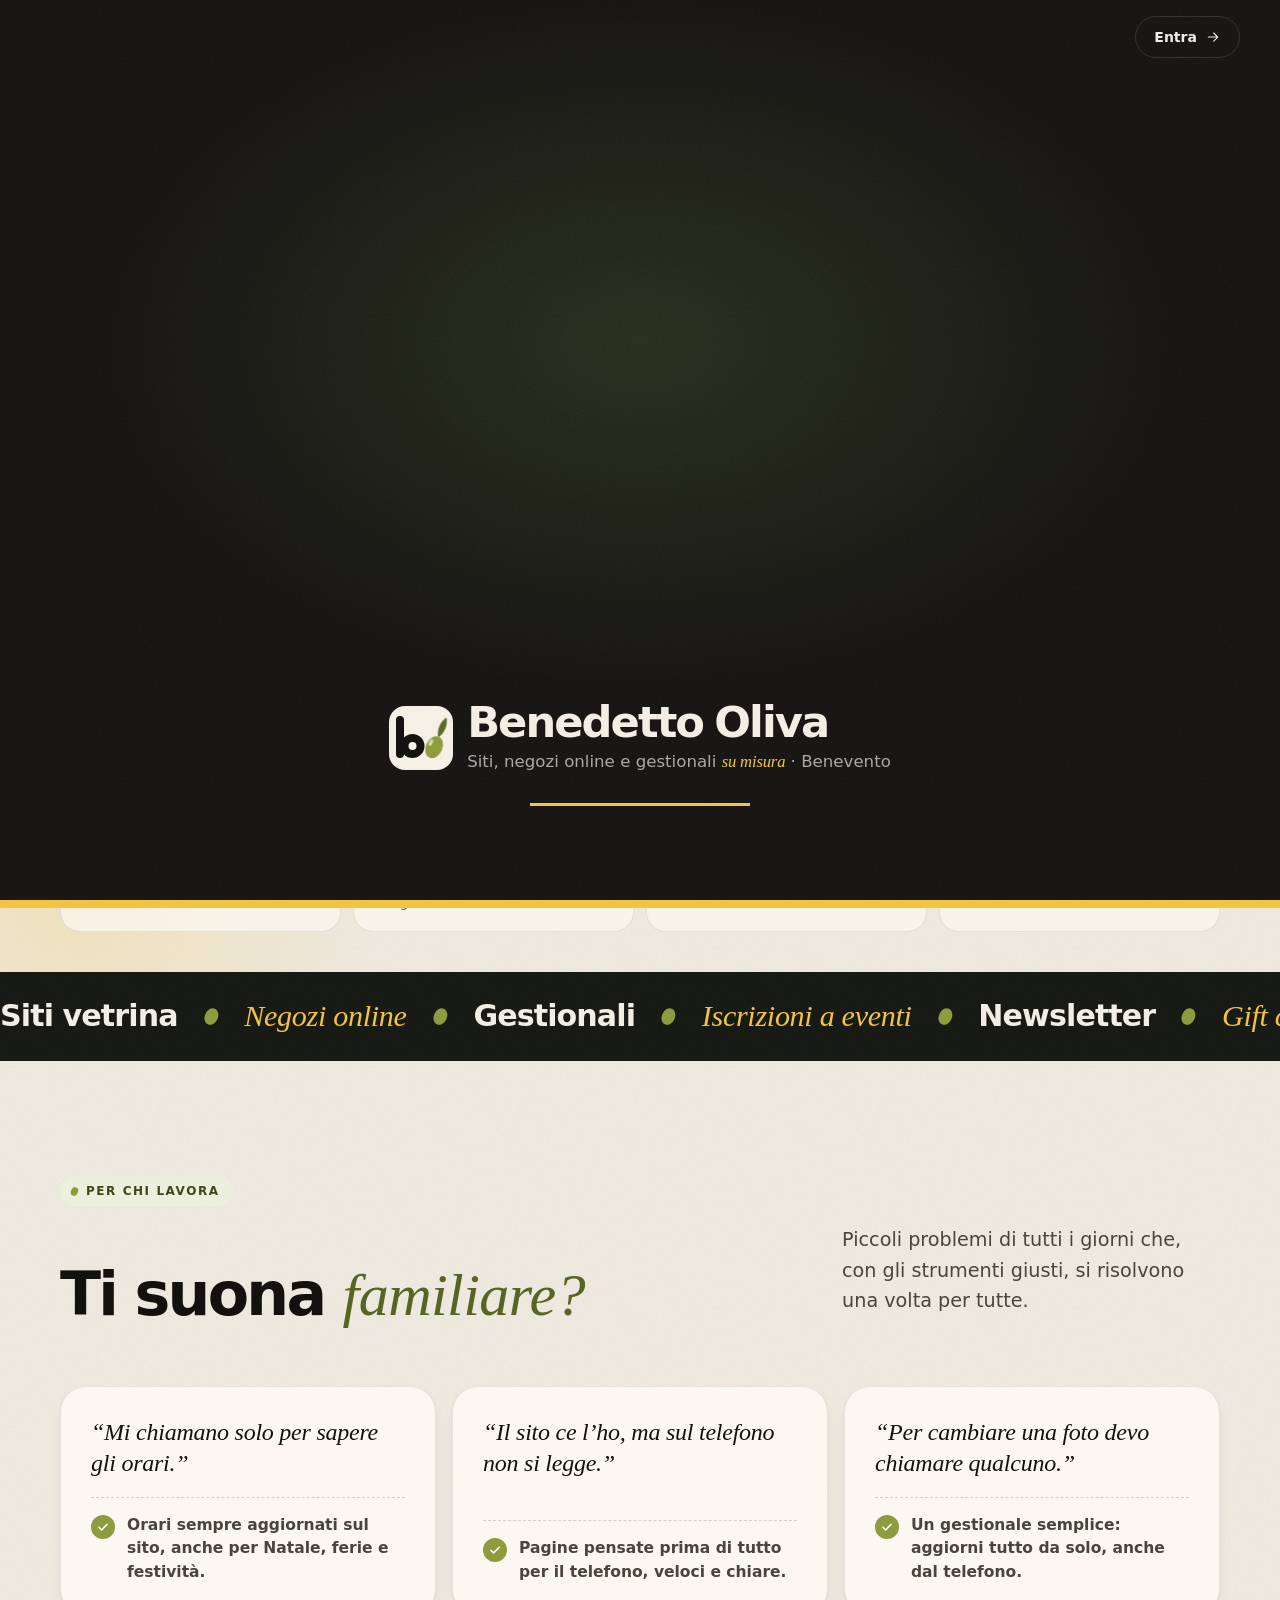
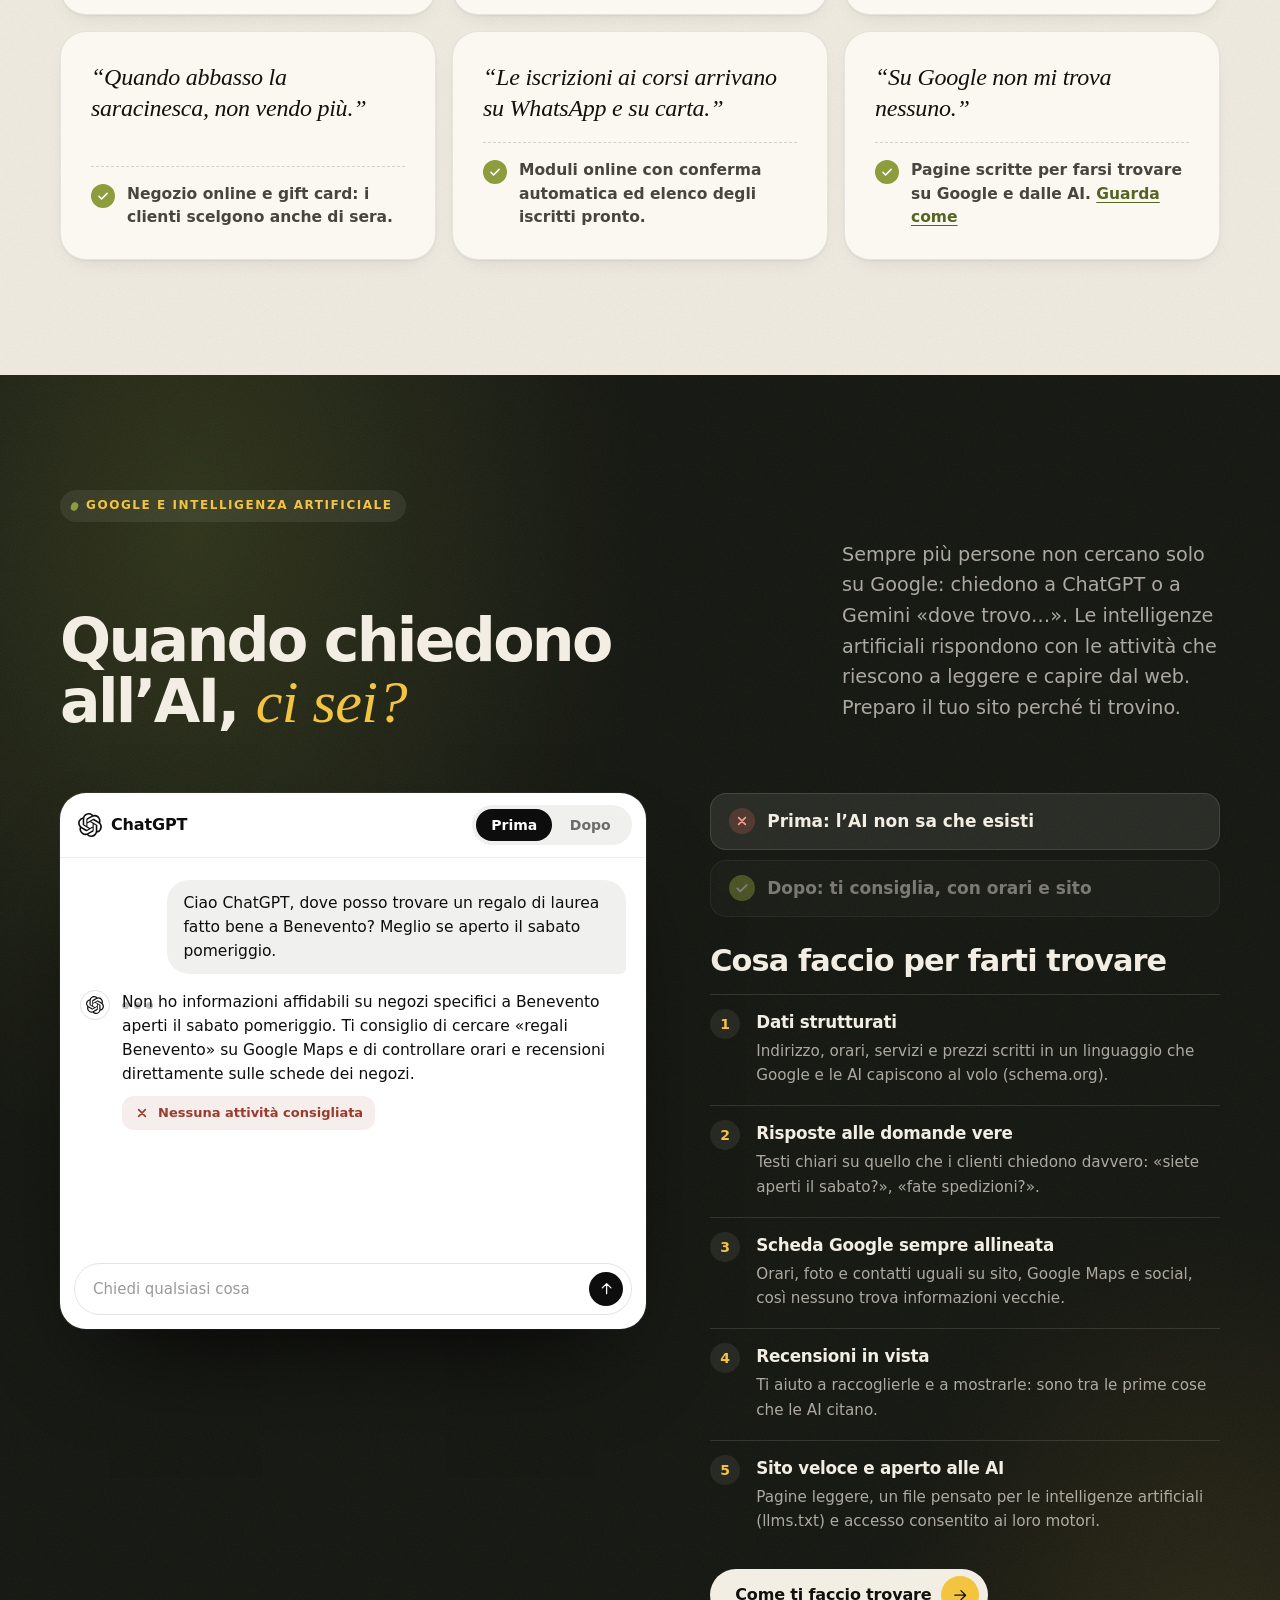
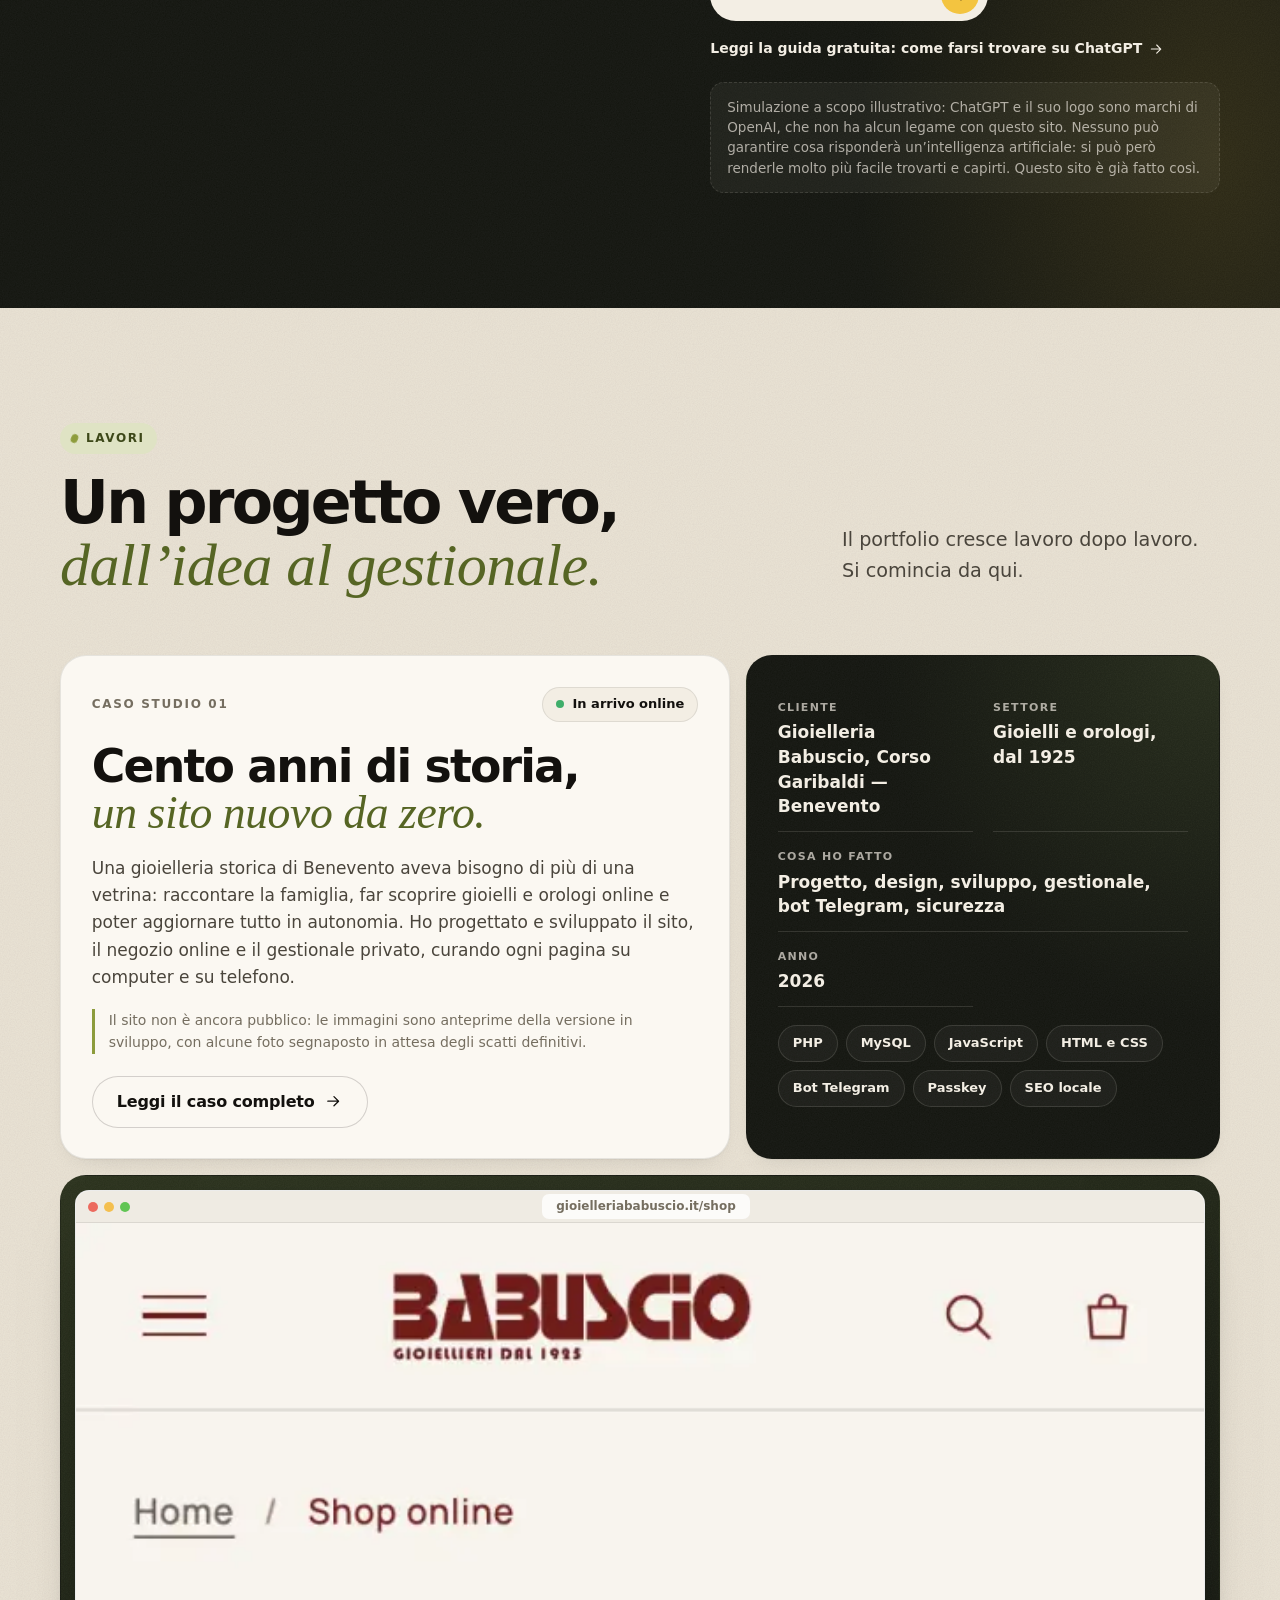
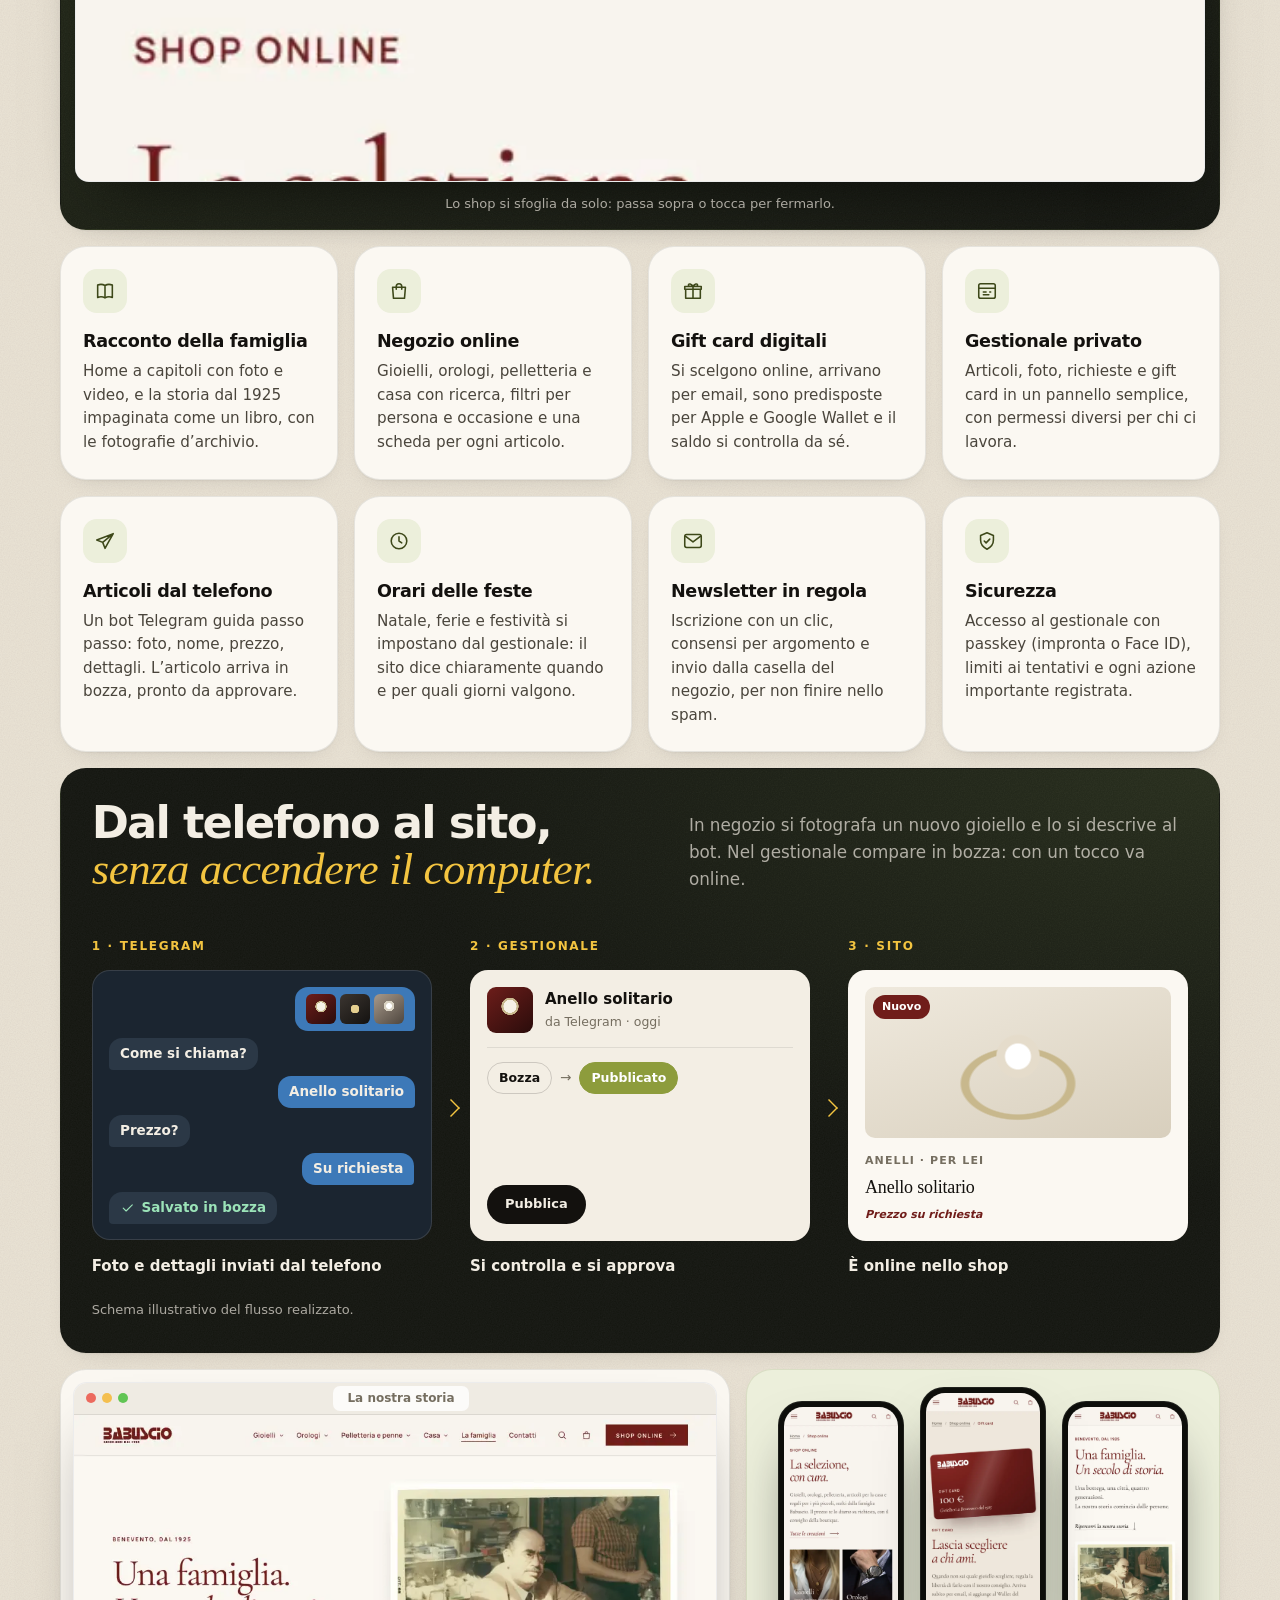
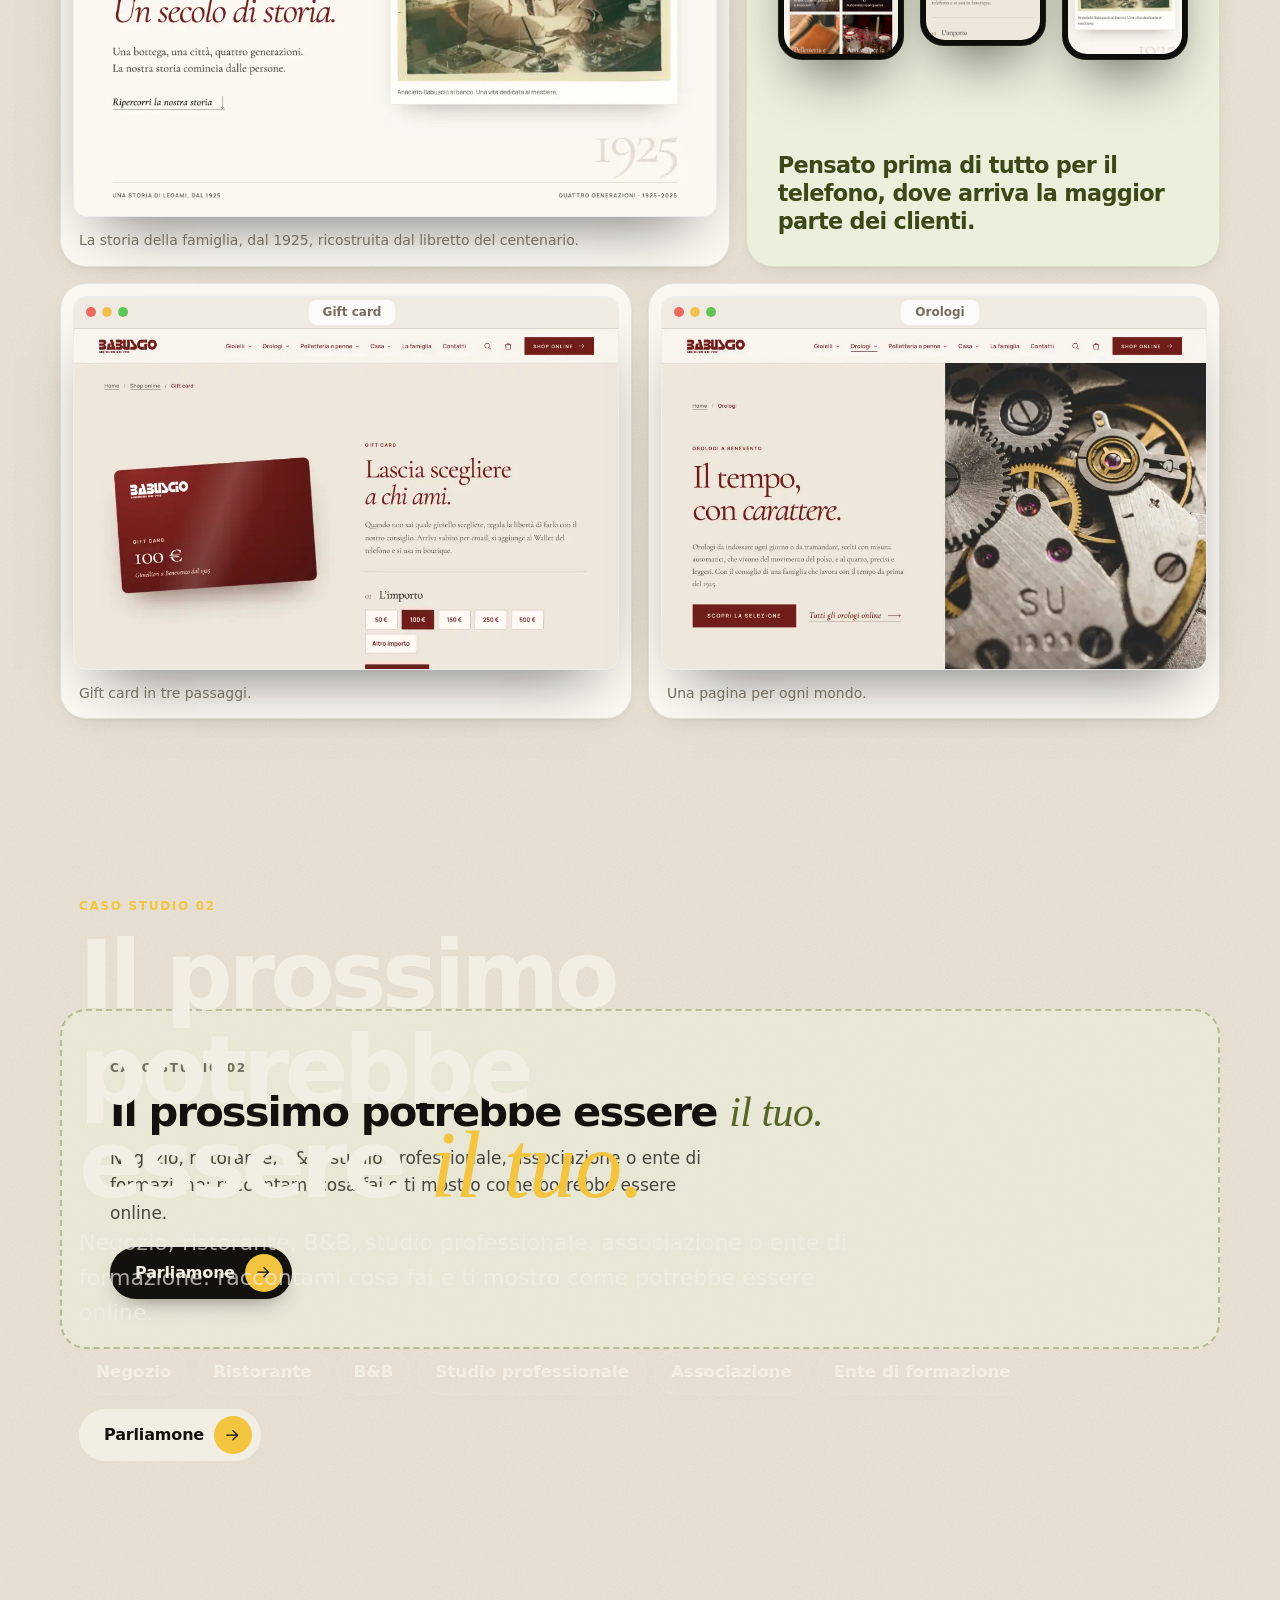
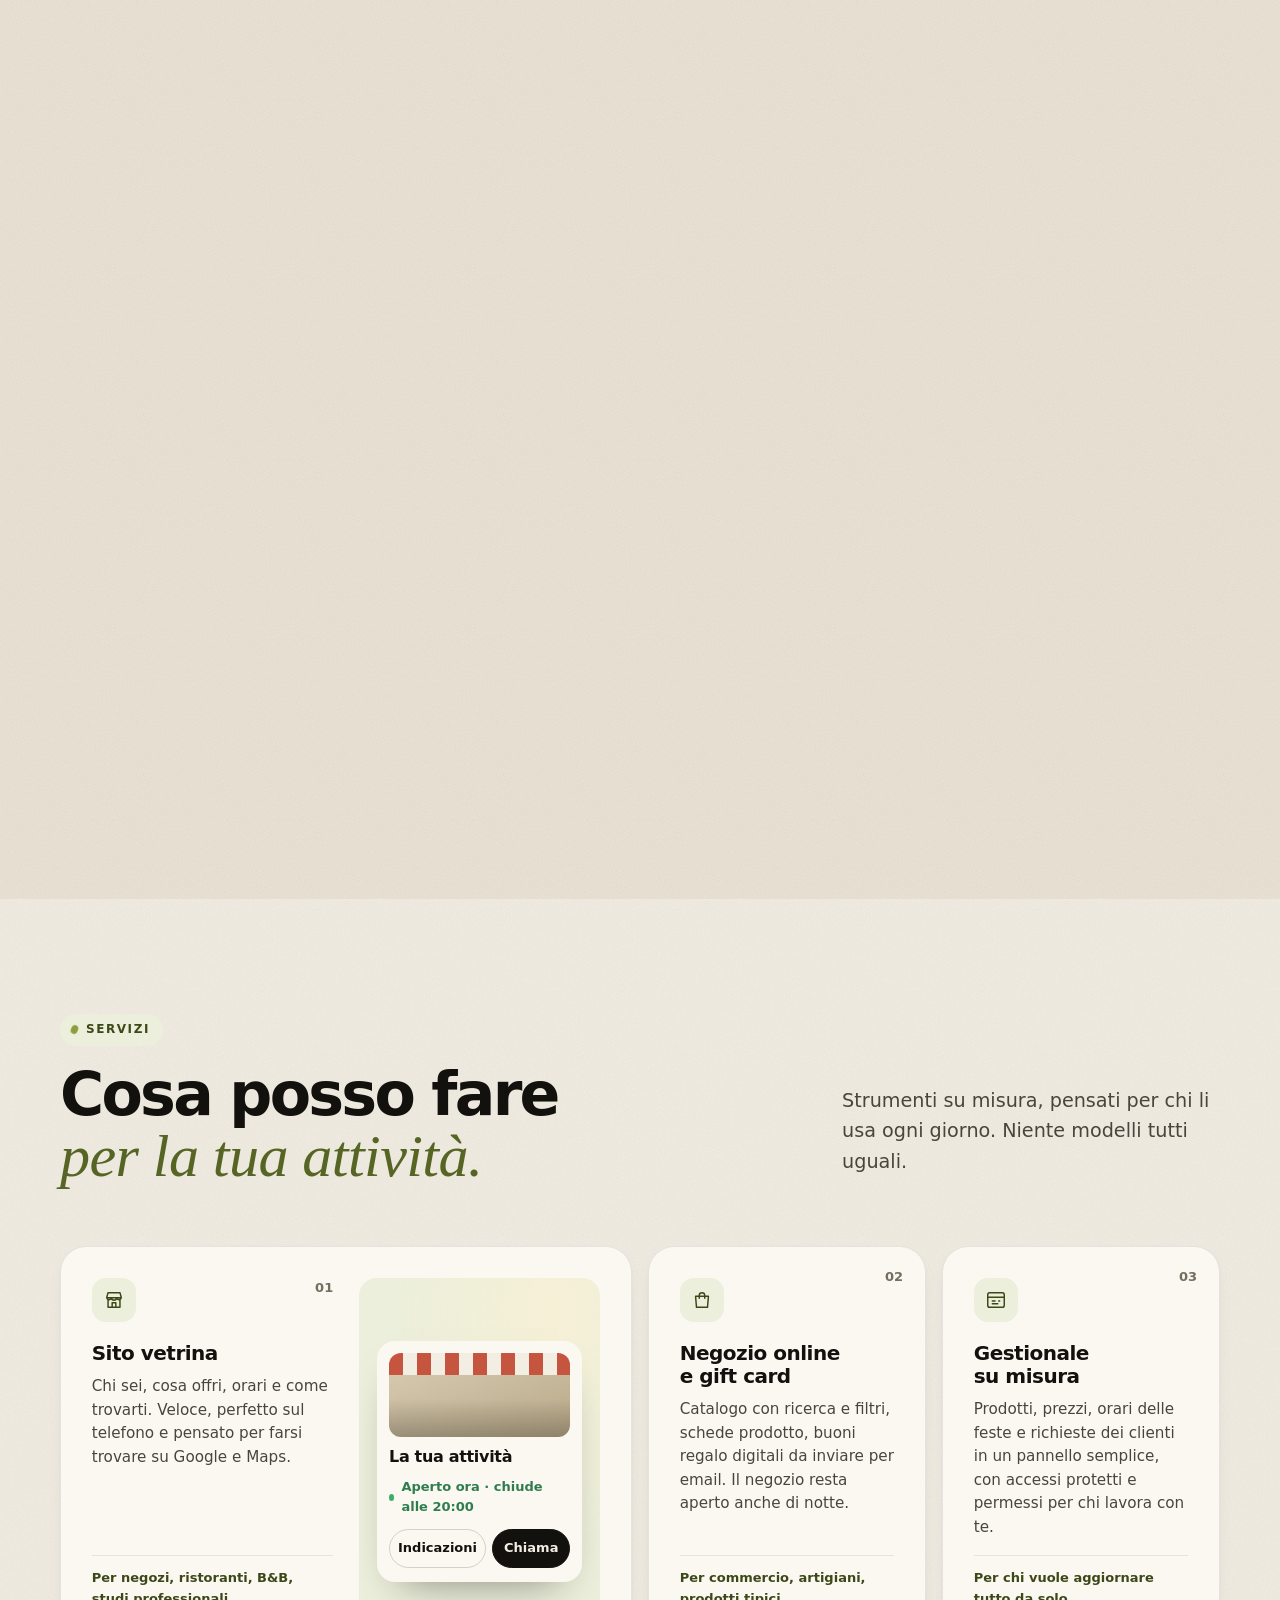
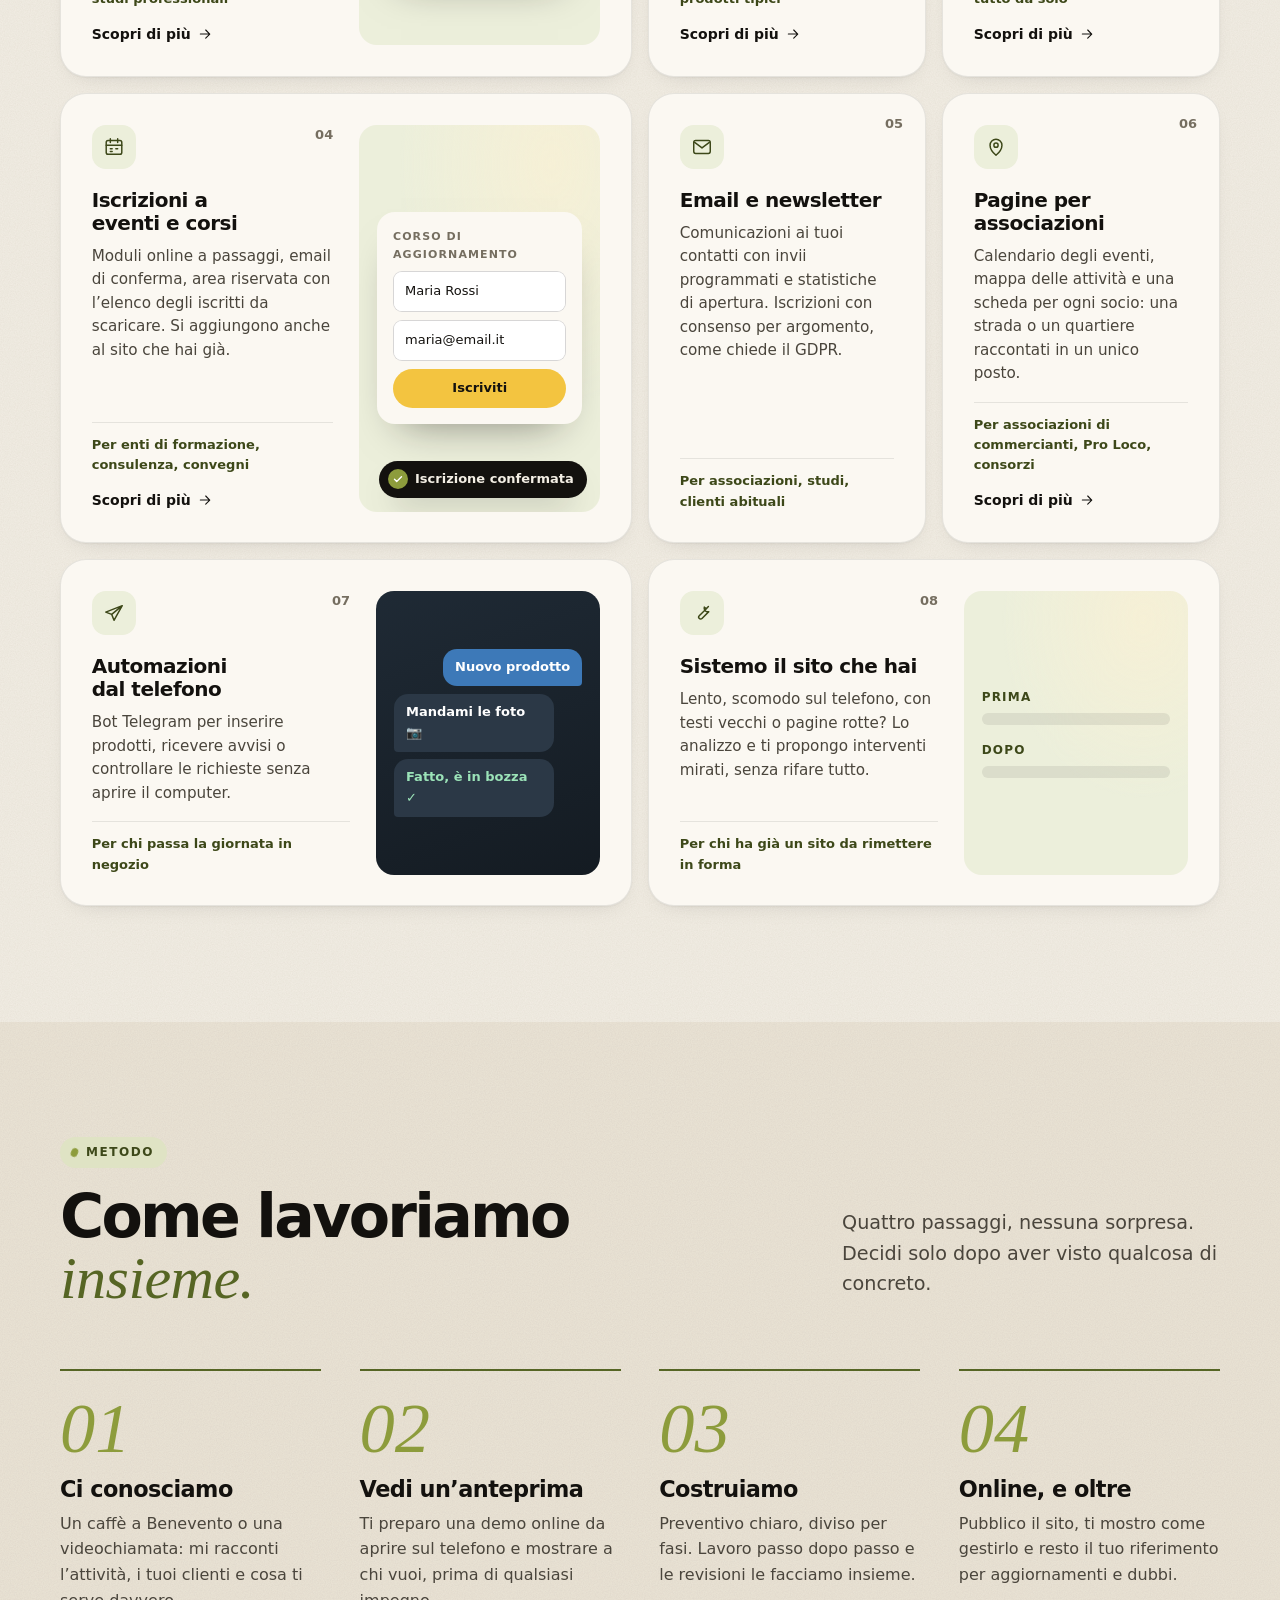
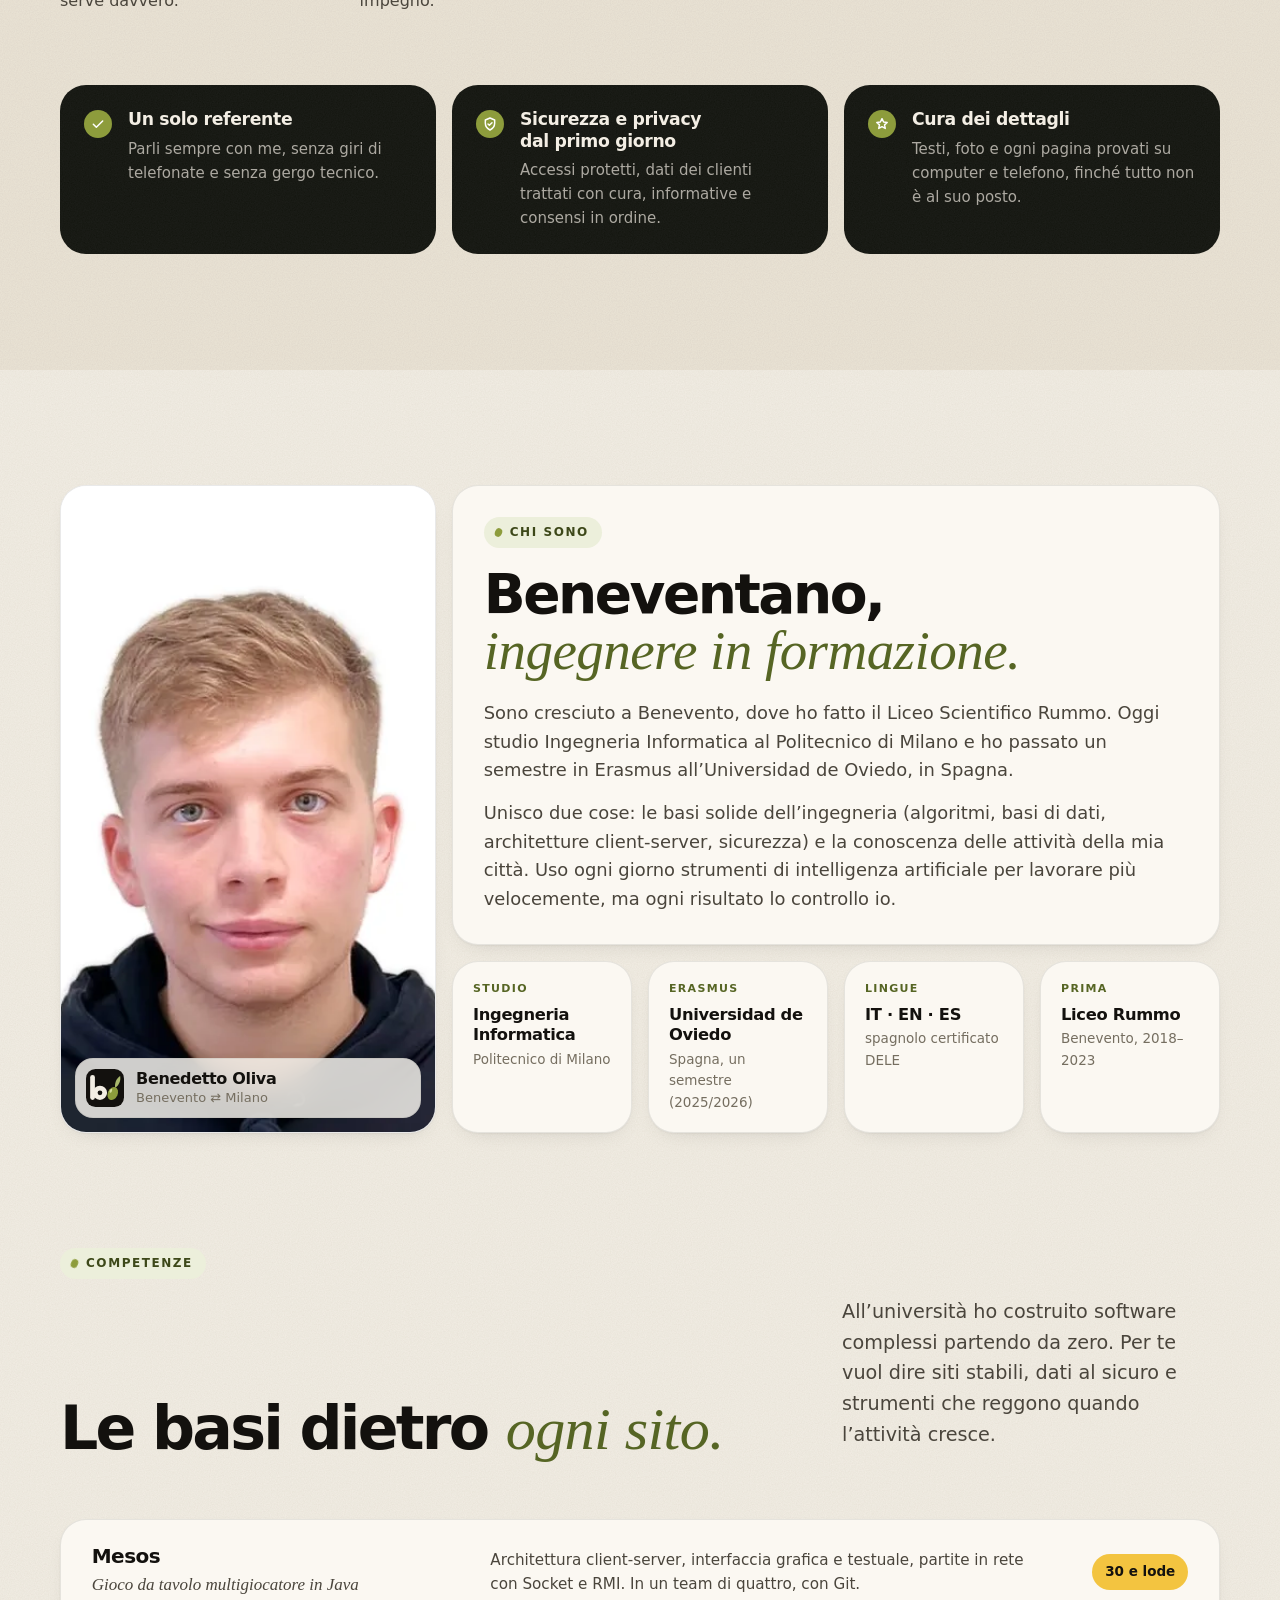
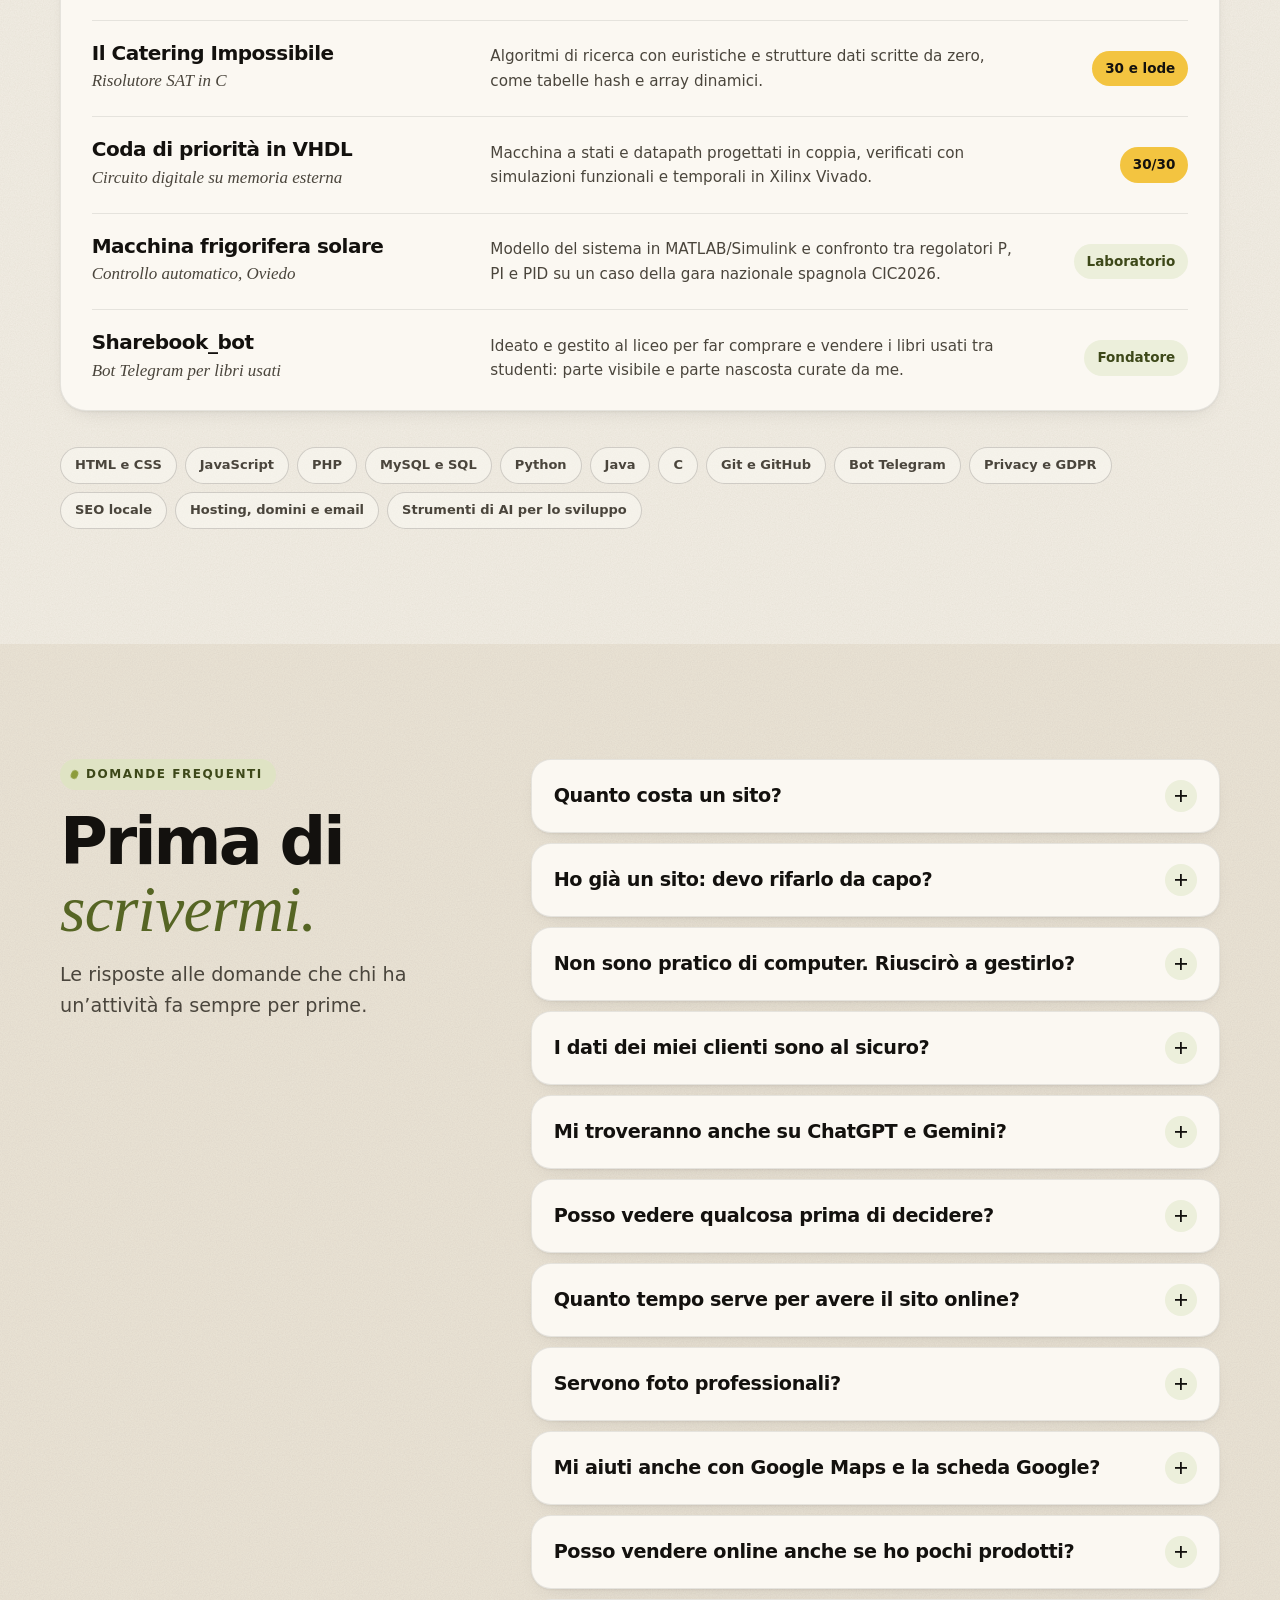
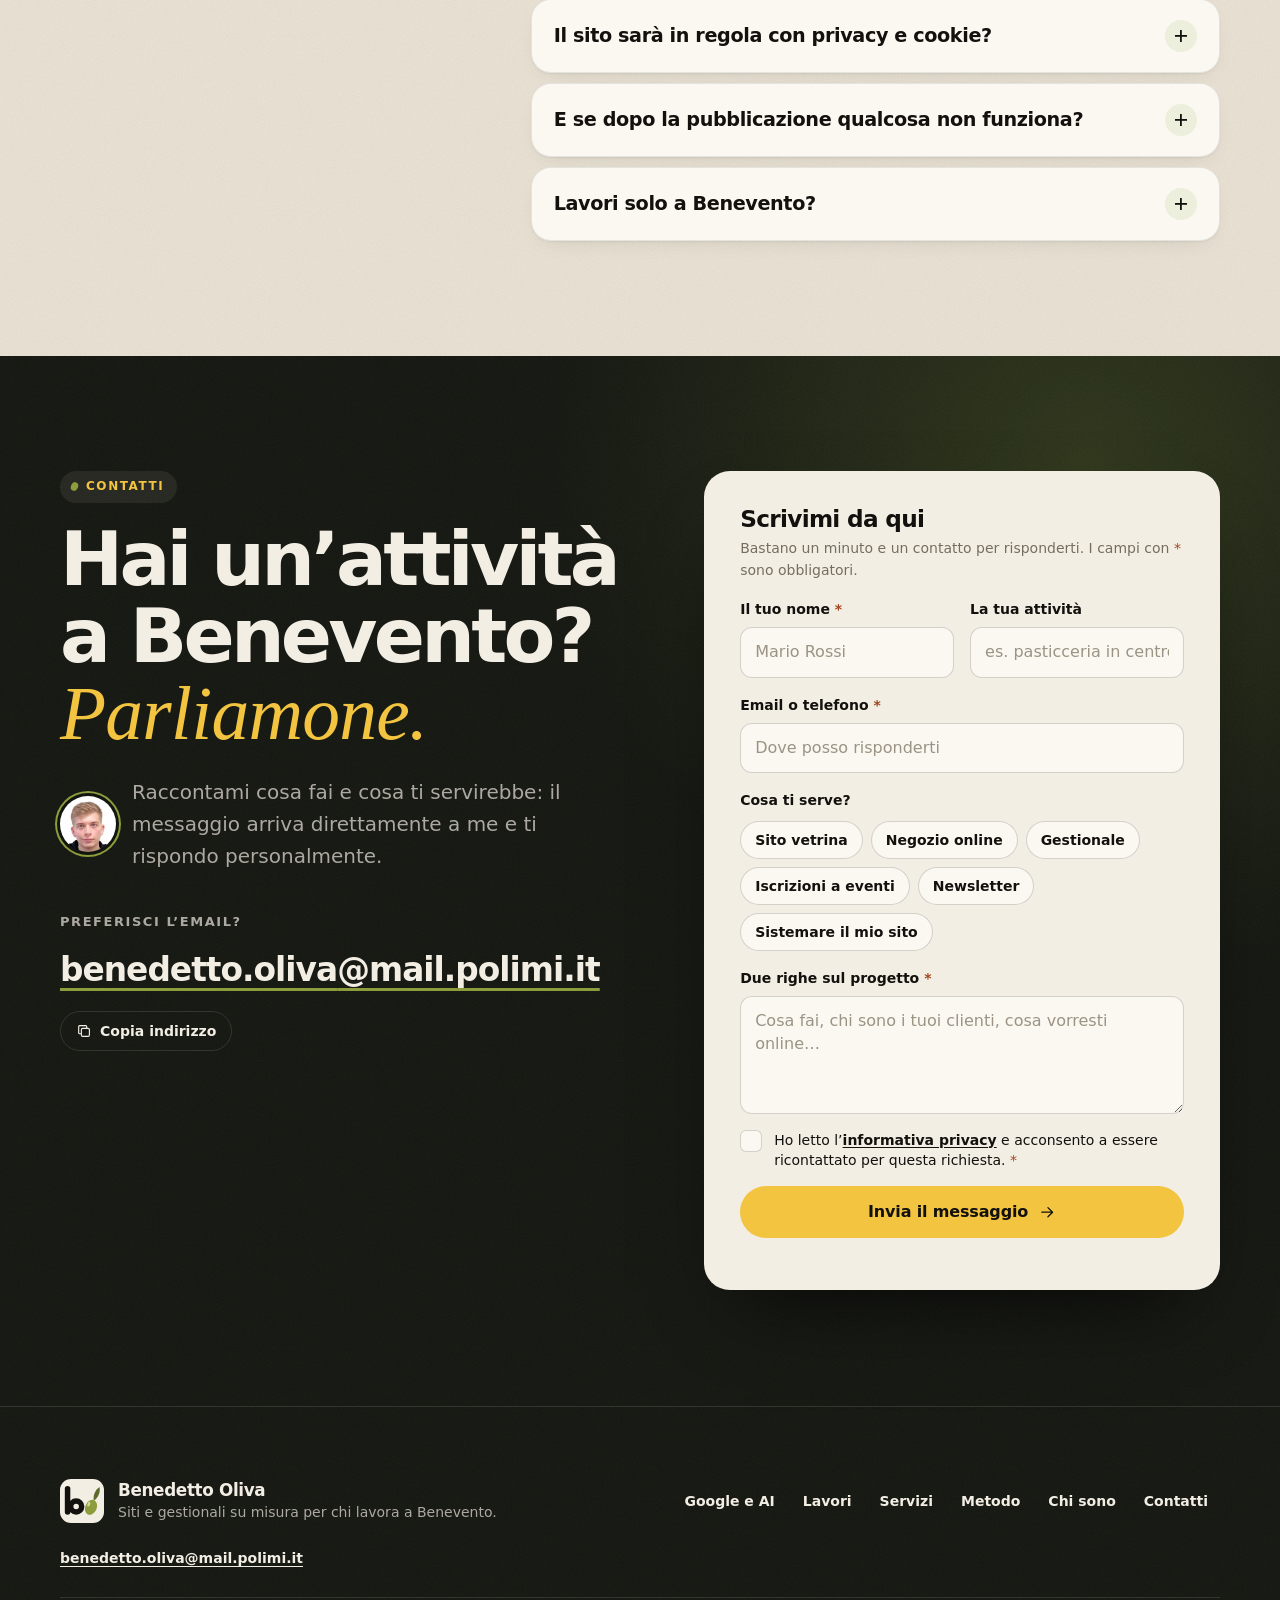
==== index.html @ 540dae61 "Aggiorna portfolio" ====
<!doctype html> <!--! © 2026 Benedetto Oliva — tutti i diritti riservati. Codice, grafica e testi non possono essere copiati o riutilizzati senza autorizzazione scritta. --> <html lang="it"> <head> <meta charset="utf-8"> <meta name="viewport" content="width=device-width,initial-scale=1"> <meta name="author" content="Benedetto Oliva"> <meta name="copyright" content="© 2026 Benedetto Oliva"> <meta name="google-site-verification" content="Pg0C__H8mwwNJEGuQCDeKYDlH5m75D87Jm4U_qcwFLs"> <title>Benedetto Oliva — Siti web e gestionali per le attività di Benevento</title> <meta name="description" content="Siti vetrina, negozi online, gestionali, iscrizioni a eventi e visibilità su Google e sulle intelligenze artificiali, su misura per attività, associazioni ed enti di formazione di Benevento. Progettati e seguiti da Benedetto Oliva, Ingegneria Informatica al Politecnico di Milano."> <link rel="canonical" href="https://bennoolivaa.github.io/"> <meta name="robots" content="index, follow, max-image-preview:large, max-snippet:-1"> <link rel="alternate" type="text/markdown" href="llms.txt" title="Descrizione per le intelligenze artificiali"> <meta name="theme-color" content="#f3eee4"> <meta property="og:type" content="website"> <meta property="og:locale" content="it_IT"> <meta property="og:url" content="https://bennoolivaa.github.io/"> <meta property="og:title" content="Benedetto Oliva — Siti e gestionali su misura a Benevento"> <meta property="og:description" content="Siti vetrina, negozi online, gestionali e iscrizioni a eventi per le attività di Benevento. Scrivimi e parliamone."> <meta property="og:image" content="https://bennoolivaa.github.io/og.jpg"> <meta property="og:image:width" content="1200"> <meta property="og:image:height" content="630"> <meta name="twitter:card" content="summary_large_image"> <link rel="icon" href="favicon.svg" type="image/svg+xml"> <link rel="apple-touch-icon" href="apple-touch-icon.png"> <link rel="preload" href="assets/fonts/manrope-normal-latin.woff2" as="font" type="font/woff2" crossorigin> <link rel="preload" href="assets/fonts/source-serif-4-latin-wght-italic.woff2" as="font" type="font/woff2" crossorigin> <link rel="stylesheet" href="assets/css/site.css?v=21"> <script>document.documentElement.classList.add("js"),function(){var e=document.documentElement,t=/[?&]intro=1/.test(location.search),s=!1;try{s="1"===sessionStorage.getItem("bo:intro")}catch(e){}var a=window.matchMedia&&matchMedia("(prefers-reduced-motion: reduce)").matches;e.classList.add(t||!a&&!s?"splash-active":"splash-seen")}()</script> <script type="application/ld+json"> {"@context":"https://schema.org","@graph":[{"@type":"WebSite","@id":"https://bennoolivaa.github.io/#sito","url":"https://bennoolivaa.github.io/","name":"Benedetto Oliva — Siti web e gestionali a Benevento","inLanguage":"it-IT","publisher":{"@id":"https://bennoolivaa.github.io/#benedetto"}},{"@type":"Person","@id":"https://bennoolivaa.github.io/#benedetto","name":"Benedetto Oliva","url":"https://bennoolivaa.github.io/","image":"https://bennoolivaa.github.io/assets/img/benedetto-480.webp","email":"mailto:benedetto.oliva@mail.polimi.it","jobTitle":"Sviluppatore web e studente di Ingegneria Informatica","homeLocation":{"@type":"City","name":"Benevento"},"alumniOf":[{"@type":"CollegeOrUniversity","name":"Politecnico di Milano"},{"@type":"CollegeOrUniversity","name":"Universidad de Oviedo"}],"knowsLanguage":["it","en","es"],"knowsAbout":["Siti web","E-commerce","Gestionali su misura","SEO locale","Ottimizzazione per motori di ricerca e intelligenze artificiali","Dati strutturati schema.org","Sicurezza informatica","PHP","MySQL","JavaScript","Java","Python","C"]},{"@type":"ProfessionalService","@id":"https://bennoolivaa.github.io/#servizio","name":"Benedetto Oliva — Siti web e gestionali","url":"https://bennoolivaa.github.io/","image":"https://bennoolivaa.github.io/og.jpg","logo":"https://bennoolivaa.github.io/apple-touch-icon.png","description":"Siti vetrina, negozi online, gestionali su misura, iscrizioni a eventi e visibilità su Google e sulle intelligenze artificiali, per attività, associazioni ed enti di formazione di Benevento e provincia.","email":"benedetto.oliva@mail.polimi.it","founder":{"@id":"https://bennoolivaa.github.io/#benedetto"},"address":{"@type":"PostalAddress","addressLocality":"Benevento","addressRegion":"BN","addressCountry":"IT"},"areaServed":[{"@type":"City","name":"Benevento"},{"@type":"AdministrativeArea","name":"Provincia di Benevento"},{"@type":"Country","name":"Italia"}],"availableLanguage":["it","en","es"],"hasOfferCatalog":{"@type":"OfferCatalog","name":"Servizi","itemListElement":[{"@type":"Offer","itemOffered":{"@type":"Service","name":"Sito vetrina","description":"Chi sei, cosa offri, orari e come trovarti. Veloce, perfetto sul telefono e pensato per farsi trovare su Google e Maps."}},{"@type":"Offer","itemOffered":{"@type":"Service","name":"Negozio online e gift card","description":"Catalogo con ricerca e filtri, schede prodotto, buoni regalo digitali da inviare per email. Il negozio resta aperto anche di notte."}},{"@type":"Offer","itemOffered":{"@type":"Service","name":"Gestionale su misura","description":"Prodotti, prezzi, orari delle feste e richieste dei clienti in un pannello semplice, con accessi protetti e permessi per chi lavora con te."}},{"@type":"Offer","itemOffered":{"@type":"Service","name":"Iscrizioni a eventi e corsi","description":"Moduli online a passaggi, email di conferma, area riservata con l’elenco degli iscritti da scaricare. Si aggiungono anche al sito che hai già."}},{"@type":"Offer","itemOffered":{"@type":"Service","name":"Email e newsletter","description":"Comunicazioni ai tuoi contatti con invii programmati e statistiche di apertura. Iscrizioni con consenso per argomento, come chiede il GDPR."}},{"@type":"Offer","itemOffered":{"@type":"Service","name":"Pagine per associazioni","description":"Calendario degli eventi, mappa delle attività e una scheda per ogni socio: una strada o un quartiere raccontati in un unico posto."}},{"@type":"Offer","itemOffered":{"@type":"Service","name":"Automazioni dal telefono","description":"Bot Telegram per inserire prodotti, ricevere avvisi o controllare le richieste senza aprire il computer."}},{"@type":"Offer","itemOffered":{"@type":"Service","name":"Sistemo il sito che hai","description":"Lento, scomodo sul telefono, con testi vecchi o pagine rotte? Lo analizzo e ti propongo interventi mirati, senza rifare tutto."}},{"@type":"Offer","itemOffered":{"@type":"Service","name":"Visibilità su Google e sulle intelligenze artificiali","description":"Dati strutturati (schema.org), testi che rispondono alle domande vere dei clienti, scheda Google allineata al sito, recensioni in vista, sito veloce e aperto ai motori delle AI."}}]}},{"@type":"FAQPage","@id":"https://bennoolivaa.github.io/#domande","mainEntity":[{"@type":"Question","name":"Quanto costa un sito?","acceptedAnswer":{"@type":"Answer","text":"Dipende da cosa ti serve: una vetrina è molto diversa da un negozio con gestionale. Dopo il primo incontro ricevi un preventivo diviso per fasi, così sai esattamente cosa paghi e puoi partire anche solo dalla prima."}},{"@type":"Question","name":"Ho già un sito: devo rifarlo da capo?","acceptedAnswer":{"@type":"Answer","text":"Non per forza. Posso migliorare quello che hai o aggiungere solo ciò che manca, per esempio un modulo di iscrizione a un evento dentro un sito esistente."}},{"@type":"Question","name":"Non sono pratico di computer. Riuscirò a gestirlo?","acceptedAnswer":{"@type":"Answer","text":"Sì: i gestionali li disegno pensando a chi li userà, con pochi pulsanti chiari e funzioni pensate anche per il telefono. E per qualsiasi dubbio mi scrivi."}},{"@type":"Question","name":"I dati dei miei clienti sono al sicuro?","acceptedAnswer":{"@type":"Answer","text":"La sicurezza è un requisito dal primo giorno, non un controllo finale: accessi protetti, permessi per chi lavora con te, nessuna password o dato di pagamento dove non deve stare, consensi privacy in ordine."}},{"@type":"Question","name":"Mi troveranno anche su ChatGPT e Gemini?","acceptedAnswer":{"@type":"Answer","text":"Nessuno può garantirlo, ma si può fare molto: dati strutturati, testi che rispondono alle domande dei clienti, scheda Google aggiornata e recensioni in vista. Sono le stesse informazioni che le intelligenze artificiali leggono per rispondere."}},{"@type":"Question","name":"Posso vedere qualcosa prima di decidere?","acceptedAnswer":{"@type":"Answer","text":"Sì: dopo il primo incontro ti preparo un’anteprima online da aprire sul telefono e mostrare a chi vuoi, prima di qualsiasi impegno."}},{"@type":"Question","name":"Quanto tempo serve per avere il sito online?","acceptedAnswer":{"@type":"Answer","text":"Dipende da cosa ti serve: una vetrina richiede molto meno di un negozio con gestionale. Dopo il primo incontro ricevi le fasi del lavoro con le date, così sai quando sarà pronto ogni pezzo."}},{"@type":"Question","name":"Servono foto professionali?","acceptedAnswer":{"@type":"Answer","text":"Aiutano, ma non sono indispensabili per partire: si può cominciare con buone foto fatte col telefono, seguendo qualche mio consiglio, e sostituirle quando arrivano gli scatti definitivi."}},{"@type":"Question","name":"Mi aiuti anche con Google Maps e la scheda Google?","acceptedAnswer":{"@type":"Answer","text":"Sì: sistemiamo la scheda Google Business con orari, foto e contatti uguali al sito, così chi ti cerca su Google e su Maps trova sempre informazioni giuste."}},{"@type":"Question","name":"Posso vendere online anche se ho pochi prodotti?","acceptedAnswer":{"@type":"Answer","text":"Sì. Si può partire con pochi articoli, o anche solo con le gift card, e aggiungere il resto con calma dal gestionale, anche dal telefono."}},{"@type":"Question","name":"Il sito sarà in regola con privacy e cookie?","acceptedAnswer":{"@type":"Answer","text":"Sì: informativa privacy, consensi dove servono e, quando si può, nessun cookie di tracciamento. Come questo sito, che non ne usa."}},{"@type":"Question","name":"E se dopo la pubblicazione qualcosa non funziona?","acceptedAnswer":{"@type":"Answer","text":"Mi scrivi e me ne occupo io. Insieme al preventivo concordiamo come gestire assistenza e aggiornamenti dopo la pubblicazione, così sai già come funziona."}},{"@type":"Question","name":"Lavori solo a Benevento?","acceptedAnswer":{"@type":"Answer","text":"Benevento e provincia sono casa mia e preferisco conoscere le persone con cui lavoro. Per il resto ci si sente in videochiamata e per email, ovunque tu sia."}}]}]} </script> </head> <body> <svg width="0" height="0" style="position:absolute" aria-hidden="true"> <defs> <symbol id="logo" viewBox="0 0 64 64"><rect width="64" height="64" rx="16" fill="var(--l-bg)"/><g transform="translate(-2.5 0)"><rect x="9.5" y="10" width="8" height="42" rx="4" fill="var(--l-b)"/><circle cx="26" cy="40" r="8" fill="none" stroke="var(--l-b)" stroke-width="8"/><path d="M51.6 31.6C50.4 23.6 53.6 15.8 60 11.6c1.4 7.4-1.4 15.2-8.4 20Z" fill="var(--l-f)"/><ellipse cx="47.6" cy="41.2" rx="8.3" ry="11.4" transform="rotate(24 47.6 41.2)" fill="var(--l-o)"/><ellipse cx="44.4" cy="36.6" rx="1.9" ry="3.6" transform="rotate(24 44.4 36.6)" fill="var(--l-h)"/></g></symbol> <symbol id="i-arrow" viewBox="0 0 24 24"><path d="M5 12h14M13 6l6 6-6 6"/></symbol> <symbol id="i-down" viewBox="0 0 24 24"><path d="M12 5v14M6 13l6 6 6-6"/></symbol> <symbol id="i-store" viewBox="0 0 24 24"><path d="M4 9.5 5.5 4h13L20 9.5M4 9.5h16M4 9.5a2.7 2.7 0 0 0 5.3 0 2.7 2.7 0 0 0 5.4 0 2.7 2.7 0 0 0 5.3 0M5.5 12v8h13v-8M10 20v-5h4v5"/></symbol> <symbol id="i-bag" viewBox="0 0 24 24"><path d="M5 8h14l-1 12H6L5 8Z"/><path d="M9 10V7a3 3 0 0 1 6 0v3"/></symbol> <symbol id="i-gift" viewBox="0 0 24 24"><path d="M4 10h16v10H4zM3 7h18v3H3zM12 7v13M12 7c-1.5-3-5-3.5-5-1.2C7 7 9 7 12 7Zm0 0c1.5-3 5-3.5 5-1.2C17 7 15 7 12 7Z"/></symbol> <symbol id="i-panel" viewBox="0 0 24 24"><rect x="3" y="4" width="18" height="16" rx="2"/><path d="M3 9h18M8 13h3M8 16h6M15 13h1"/></symbol> <symbol id="i-send" viewBox="0 0 24 24"><path d="M21 4 3 11l6.5 2.5L12 20l3-5.5L21 4ZM9.5 13.5 21 4"/></symbol> <symbol id="i-calendar" viewBox="0 0 24 24"><rect x="3.5" y="5" width="17" height="15" rx="2"/><path d="M3.5 10h17M8 3v4M16 3v4M8 14h2M14 14h2M8 17h2"/></symbol> <symbol id="i-mail" viewBox="0 0 24 24"><rect x="3" y="5" width="18" height="14" rx="2"/><path d="m4 7 8 6 8-6"/></symbol> <symbol id="i-shield" viewBox="0 0 24 24"><path d="M12 3 5 6v5c0 4.5 3 8 7 10 4-2 7-5.5 7-10V6l-7-3Z"/><path d="m9 12 2 2 4-4"/></symbol> <symbol id="i-clock" viewBox="0 0 24 24"><circle cx="12" cy="12" r="8.5"/><path d="M12 7.5V12l3 2"/></symbol> <symbol id="i-book" viewBox="0 0 24 24"><path d="M4 5.5C6.5 4.5 9.5 4.5 12 6c2.5-1.5 5.5-1.5 8-.5V19c-2.5-1-5.5-1-8 .5-2.5-1.5-5.5-1.5-8-.5V5.5ZM12 6v13.5"/></symbol> <symbol id="i-star" viewBox="0 0 24 24"><path d="m12 4 2.4 5 5.4.6-4 3.7 1.1 5.4L12 16l-4.9 2.7 1.1-5.4-4-3.7 5.4-.6L12 4Z"/></symbol> <symbol id="i-pin" viewBox="0 0 24 24"><path d="M12 21s-6.5-5.6-6.5-11a6.5 6.5 0 0 1 13 0C18.5 15.4 12 21 12 21Z"/><circle cx="12" cy="10" r="2.3"/></symbol> <symbol id="i-wrench" viewBox="0 0 24 24"><path d="M14.5 5.5a4 4 0 0 0 4.9 5L12 18a2.1 2.1 0 1 1-3-3l7.5-7.4a4 4 0 0 0-2-2.1ZM19 5l-2.5 2.5"/></symbol> <symbol id="i-copy" viewBox="0 0 24 24"><rect x="8" y="8" width="12" height="12" rx="2"/><path d="M16 8V5.5A1.5 1.5 0 0 0 14.5 4h-9A1.5 1.5 0 0 0 4 5.5v9A1.5 1.5 0 0 0 5.5 16H8"/></symbol> <symbol id="i-openai" viewBox="0 0 24 24"><path fill="currentColor" stroke="none" d="M22.2819 9.8211a5.9847 5.9847 0 0 0-.5157-4.9108 6.0462 6.0462 0 0 0-6.5098-2.9A6.0651 6.0651 0 0 0 4.9807 4.1818a5.9847 5.9847 0 0 0-3.9977 2.9 6.0462 6.0462 0 0 0 .7427 7.0966 5.98 5.98 0 0 0 .511 4.9107 6.051 6.051 0 0 0 6.5146 2.9001A5.9847 5.9847 0 0 0 13.2599 24a6.0557 6.0557 0 0 0 5.7718-4.2058 5.9894 5.9894 0 0 0 3.9977-2.9001 6.0557 6.0557 0 0 0-.7475-7.0729zm-9.022 12.6081a4.4755 4.4755 0 0 1-2.8764-1.0408l.1419-.0804 4.7783-2.7582a.7948.7948 0 0 0 .3927-.6813v-6.7369l2.02 1.1686a.071.071 0 0 1 .038.052v5.5826a4.504 4.504 0 0 1-4.4945 4.4944zm-9.6607-4.1254a4.4708 4.4708 0 0 1-.5346-3.0137l.142.0852 4.783 2.7582a.7712.7712 0 0 0 .7806 0l5.8428-3.3685v2.3324a.0804.0804 0 0 1-.0332.0615L9.74 19.9502a4.4992 4.4992 0 0 1-6.1408-1.6464zM2.3408 7.8956a4.485 4.485 0 0 1 2.3655-1.9728V11.6a.7664.7664 0 0 0 .3879.6765l5.8144 3.3543-2.0201 1.1685a.0757.0757 0 0 1-.071 0l-4.8303-2.7865A4.504 4.504 0 0 1 2.3408 7.872zm16.5963 3.8558L13.1038 8.364 15.1192 7.2a.0757.0757 0 0 1 .071 0l4.8303 2.7913a4.4944 4.4944 0 0 1-.6765 8.1042v-5.6772a.79.79 0 0 0-.407-.667zm2.0107-3.0231l-.142-.0852-4.7735-2.7818a.7759.7759 0 0 0-.7854 0L9.409 9.2297V6.8974a.0662.0662 0 0 1 .0284-.0615l4.8303-2.7866a4.4992 4.4992 0 0 1 6.6802 4.66zM8.3065 12.863l-2.02-1.1638a.0804.0804 0 0 1-.038-.0567V6.0742a4.4992 4.4992 0 0 1 7.3757-3.4537l-.142.0805L8.704 5.459a.7948.7948 0 0 0-.3927.6813zm1.0976-2.3654l2.602-1.4998 2.6069 1.4998v2.9994l-2.5974 1.4997-2.6067-1.4997Z"/></symbol> <symbol id="i-x" viewBox="0 0 24 24"><path d="M7 7l10 10M17 7 7 17"/></symbol> <symbol id="i-check" viewBox="0 0 24 24"><path d="m5 12.5 4.5 4.5L19 7.5"/></symbol> <symbol id="i-camera" viewBox="0 0 24 24"><path d="M4 8h3l1.5-2.5h7L17 8h3v11H4V8Z"/><circle cx="12" cy="13" r="3.3"/></symbol> </defs> </svg> <div class="splash" id="splash" role="dialog" aria-modal="true" aria-label="Benedetto Oliva, introduzione"> <button class="splash-skip" type="button">Entra <svg class="ic" aria-hidden="true"><use href="#i-arrow"/></svg></button> <div class="splash-center"> <svg width="0" height="0" style="position:absolute" aria-hidden="true"><defs> <linearGradient id="pz-cielo" x1="0" y1="0" x2="0" y2="1"><stop offset="0" stop-color="#f8e2b8"/><stop offset=".7" stop-color="#f2bd7e"/><stop offset="1" stop-color="#e9a868"/></linearGradient> <linearGradient id="pz-arco" x1="0" y1="0" x2="1" y2="0"><stop offset="0" stop-color="#f4ead6"/><stop offset="1" stop-color="#dccbac"/></linearGradient> <symbol id="paesaggio" viewBox="0 0 200 150"> <rect width="200" height="150" fill="url(#pz-cielo)"/> <circle cx="152" cy="46" r="17" fill="#fff4d8"/><circle cx="152" cy="46" r="26" fill="#fff4d8" opacity=".25"/> <path d="M0 98 Q36 82 74 92 T150 86 T200 92 V150 H0Z" fill="#cdb78a"/> <g><rect x="64" y="50" width="62" height="74" fill="url(#pz-arco)"/><rect x="60" y="45" width="70" height="8" fill="#efe3cb"/><rect x="67" y="33" width="56" height="13" fill="#f4ead6"/> <rect x="64" y="68" width="62" height="2.4" fill="#d6c4a2"/><rect x="69" y="74" width="5" height="44" fill="#e3d3b5"/><rect x="116" y="74" width="5" height="44" fill="#e3d3b5"/> <path d="M81 124 V88 a14 14 0 0 1 28 0 V124Z" fill="#c98a55"/><path d="M84 124 V89 a11 11 0 0 1 22 0 V124Z" fill="#e7aa6c" opacity=".55"/></g> <path d="M0 116 Q48 102 98 114 T200 108 V150 H0Z" fill="#8d9c3c"/> <path d="M0 132 Q58 120 118 131 T200 126 V150 H0Z" fill="#566524"/> <g fill="#3d4819"><ellipse cx="22" cy="118" rx="9" ry="7"/><rect x="21" y="120" width="2" height="9"/><ellipse cx="178" cy="114" rx="8" ry="6"/><rect x="177" y="116" width="2" height="8"/></g> </symbol> </defs></svg> <div class="cine" aria-hidden="true"> <div class="cine-stage"> <div class="cine-browser"> <div class="cb-bar"><i></i><i></i><i></i><span class="cb-url"><b>latuaattivita.it</b></span><span class="cb-pubblica"><span class="cb-p1">Pubblica</span><span class="cb-p2">Online ✓</span></span></div> <div class="cb-page"> <div class="cb-wire"><span class="w w-nav"></span><span class="w w-img"></span><span class="w w-t1"></span><span class="w w-t2"></span><span class="w w-p"></span><span class="w w-btn"></span><span class="w w-card"></span><span class="w w-card"></span><span class="w w-card"></span></div> <div class="cb-design"> <div class="d-nav"><span class="d-logo"><i></i>La tua attività</span><span class="d-links"><i></i><i></i><i></i></span><span class="d-cta">Prenota</span></div> <b class="d-t">Il tuo negozio,<br><em>sempre aperto.</em></b> <span class="d-sub">Orari, prodotti e contatti sempre aggiornati.</span> <span class="d-btn">Scopri di più</span> <svg class="d-img" viewBox="0 0 200 150" preserveAspectRatio="xMidYMid slice"><use href="#paesaggio"/></svg> <span class="d-card d-c1"><i></i><b></b><small></small></span><span class="d-card d-c2"><i></i><b></b><small></small></span><span class="d-card d-c3"><i></i><b></b><small></small></span> </div> </div> </div> <div class="cine-phone"><div class="p-page"> <div class="p-nav"><i></i><span></span></div> <svg class="p-img" viewBox="0 0 200 150" preserveAspectRatio="xMidYMid slice"><use href="#paesaggio"/></svg> <b class="p-t">Il tuo negozio, <em>sempre aperto.</em></b> <span class="p-line"></span><span class="p-line p-line2"></span> <span class="p-btn">Prenota</span> <span class="p-card"></span><span class="p-card p-card2"></span> </div></div> <ul class="cine-chips"><li>Sito vetrina</li><li>Negozio online</li><li>Gestionale</li><li>Google e AI</li></ul> <div class="cine-sparks"><i></i><i></i><i></i><i></i><i></i><i></i><i></i><i></i><i></i><i></i></div> <span class="cine-click"></span> <svg class="cine-cursor" viewBox="0 0 24 24"><path d="M4 2.5 19.5 12l-7.1 1.4L9 20.5 4 2.5Z"/></svg> </div> </div> <div class="splash-firma"> <svg class="splash-mark" viewBox="0 0 64 64" aria-hidden="true"> <rect width="64" height="64" rx="16" fill="#f5f0e6"/> <g transform="translate(-2.5 0)"> <g class="sm-b"><rect x="9.5" y="10" width="8" height="42" rx="4" fill="#14120f"/><circle cx="26" cy="40" r="8" fill="none" stroke="#14120f" stroke-width="8"/></g> <g class="sm-oliva"><path d="M51.6 31.6C50.4 23.6 53.6 15.8 60 11.6c1.4 7.4-1.4 15.2-8.4 20Z" fill="#5b6b29"/><ellipse cx="47.6" cy="41.2" rx="8.3" ry="11.4" transform="rotate(24 47.6 41.2)" fill="#8d9c3c"/><ellipse cx="44.4" cy="36.6" rx="1.9" ry="3.6" transform="rotate(24 44.4 36.6)" fill="#d4dc9a"/></g> </g> </svg> <div><p class="splash-name"><span>Benedetto</span><span>Oliva</span></p> <p class="splash-tag">Siti, negozi online e gestionali <em>su misura</em> · Benevento</p></div> </div> <i class="splash-line" aria-hidden="true"></i> </div> </div> <script>!function(){var t=document.documentElement,e=document.getElementById("splash");if(t.classList.contains("splash-active")){var n=!1,i=e.querySelector(".splash-skip");e.addEventListener("click",s),document.addEventListener("keydown",function(t){"Escape"===t.key&&s()}),window.__chiudiIntro=s,["assets/vendor/gsap-3.12.5.min.js","assets/js/intro.js?v=4"].forEach(function(t){var e=document.createElement("script");e.src=t,e.async=!1,document.head.appendChild(e)});var o=!1;window.__introPronta=function(){o&&!window.__introPartita&&window.__introRegia()},document.fonts&&document.fonts.ready&&document.fonts.ready.then(a),setTimeout(a,700),setTimeout(s,7e3)}else e.remove();function s(){if(!n){n=!0,window.__introChiusa=!0,e.classList.add("is-closing"),t.classList.remove("splash-active");try{sessionStorage.setItem("bo:intro","1")}catch(t){}document.activeElement===i&&i.blur(),setTimeout(function(){e.remove()},900)}}function a(){o||(o=!0,e.classList.add("go"),window.__introRegia?window.__introRegia():setTimeout(function(){window.__introPartita||s()},1500))}}()</script> <a class="skip" href="#main">Vai al contenuto</a> <header class="top" id="top"> <div class="top-pill"> <a class="brand" href="#main" aria-label="Benedetto Oliva, torna all’inizio"> <svg class="logo" aria-hidden="true"><use href="#logo"/></svg> <span class="brand-name">Benedetto Oliva</span> </a> <nav class="nav" aria-label="Sezioni"> <a href="#trovarti">Google e AI</a> <a href="#lavori">Lavori</a> <a href="#servizi">Servizi</a> <a href="#metodo">Metodo</a> <a href="#chi-sono">Chi sono</a> </nav> <a class="btn btn-sm btn-ink top-cta" href="#contatti">Scrivimi</a> <span class="top-progress" aria-hidden="true"></span> <button class="menu-btn" type="button" aria-expanded="false" aria-controls="menu" aria-label="Apri il menu"><span></span><span></span></button> </div> <nav class="menu" id="menu" aria-label="Menu" hidden> <a href="#trovarti">Google e AI <svg class="ic" aria-hidden="true"><use href="#i-arrow"/></svg></a> <a href="#lavori">Lavori <svg class="ic" aria-hidden="true"><use href="#i-arrow"/></svg></a> <a href="#servizi">Servizi <svg class="ic" aria-hidden="true"><use href="#i-arrow"/></svg></a> <a href="#metodo">Metodo <svg class="ic" aria-hidden="true"><use href="#i-arrow"/></svg></a> <a href="#chi-sono">Chi sono <svg class="ic" aria-hidden="true"><use href="#i-arrow"/></svg></a> <a href="#domande">Domande <svg class="ic" aria-hidden="true"><use href="#i-arrow"/></svg></a> <a class="menu-cta" href="#contatti">Scrivimi <svg class="ic" aria-hidden="true"><use href="#i-arrow"/></svg></a> </nav> </header> <main id="main"> <section class="hero"> <div class="wrap hero-grid"> <div class="hero-copy"> <p class="pill reveal"><span class="dot" aria-hidden="true"></span>Portfolio in costruzione · nuovi lavori in arrivo</p> <h1 class="reveal">Siti e gestionali <em>su misura</em> per le attività di Benevento.</h1> <div class="hero-row reveal"> <div class="intro"> <img class="avatar" src="assets/img/benedetto-avatar-96.webp" srcset="assets/img/benedetto-avatar-96.webp, assets/img/benedetto-avatar-192.webp 2x" width="64" height="64" alt="Foto di Benedetto Oliva"> <p class="lead">Sono Benedetto, beneventano, studente di Ingegneria Informatica al Politecnico di Milano. Progetto e realizzo siti vetrina, negozi online e gestionali che puoi aggiornare da solo, anche dal telefono.</p> </div> <div class="hero-cta"> <a class="btn btn-ink btn-arrow" href="#contatti">Raccontami il tuo progetto <span class="btn-ic"><svg class="ic" aria-hidden="true"><use href="#i-arrow"/></svg></span></a> <a class="btn btn-ghost" href="#lavori">Guarda un lavoro <svg class="ic" aria-hidden="true"><use href="#i-down"/></svg></a> </div> </div> </div> <figure class="stage reveal"> <div class="plate"> <div class="browser"> <div class="bar" aria-hidden="true"><i></i><i></i><i></i><span>gioielleriababuscio.it</span></div> <img src="assets/img/babuscio-home-1600.webp" srcset="assets/img/babuscio-home-960.webp 960w, assets/img/babuscio-home-1600.webp 1600w" sizes="(min-width: 1000px) 46vw, 92vw" width="1600" height="1000" alt="Home page del nuovo sito della Gioielleria Babuscio su computer: foto a tutto schermo e il titolo “Brillare è un’arte.”" fetchpriority="high"> </div> <div class="phone"> <img src="assets/img/babuscio-home-m-600.webp" width="600" height="1298" alt="La stessa home page della Gioielleria Babuscio vista su telefono"> </div> </div> <figcaption class="stage-tag"><span class="dot" aria-hidden="true"></span>Gioielleria Babuscio · in arrivo online</figcaption> </figure> <ul class="proof reveal" aria-label="In breve"> <li><strong>Politecnico di Milano</strong><span>Ingegneria Informatica</span></li> <li><strong>30 e lode</strong><span>nei progetti d’esame di software e algoritmi</span></li> <li><strong>IT · EN · ES</strong><span>italiano, inglese e spagnolo</span></li> <li><strong>Benevento</strong><span>di persona o in videochiamata</span></li> </ul> </div> </section> <div class="marquee" aria-hidden="true"> <div class="marquee-track"> <span>Siti vetrina</span><span>Negozi online</span><span>Gestionali</span><span>Iscrizioni a eventi</span><span>Newsletter</span><span>Gift card</span><span>Bot Telegram</span><span>Privacy e sicurezza</span> <span>Siti vetrina</span><span>Negozi online</span><span>Gestionali</span><span>Iscrizioni a eventi</span><span>Newsletter</span><span>Gift card</span><span>Bot Telegram</span><span>Privacy e sicurezza</span> </div> </div> <section class="section" id="problemi" aria-labelledby="problemi-t"> <div class="wrap"> <header class="sec-head sec-head-split reveal"> <p class="eyebrow">Per chi lavora</p> <h2 id="problemi-t">Ti suona <em>familiare?</em></h2> <p class="sec-intro">Piccoli problemi di tutti i giorni che, con gli strumenti giusti, si risolvono una volta per tutte.</p> </header> <ul class="problems"> <li class="reveal"><p class="pb-q">“Mi chiamano solo per sapere gli orari.”</p><p class="pb-a"><svg class="ic" aria-hidden="true"><use href="#i-check"/></svg>Orari sempre aggiornati sul sito, anche per Natale, ferie e festività.</p></li> <li class="reveal"><p class="pb-q">“Il sito ce l’ho, ma sul telefono non si legge.”</p><p class="pb-a"><svg class="ic" aria-hidden="true"><use href="#i-check"/></svg>Pagine pensate prima di tutto per il telefono, veloci e chiare.</p></li> <li class="reveal"><p class="pb-q">“Per cambiare una foto devo chiamare qualcuno.”</p><p class="pb-a"><svg class="ic" aria-hidden="true"><use href="#i-check"/></svg>Un gestionale semplice: aggiorni tutto da solo, anche dal telefono.</p></li> <li class="reveal"><p class="pb-q">“Quando abbasso la saracinesca, non vendo più.”</p><p class="pb-a"><svg class="ic" aria-hidden="true"><use href="#i-check"/></svg>Negozio online e gift card: i clienti scelgono anche di sera.</p></li> <li class="reveal"><p class="pb-q">“Le iscrizioni ai corsi arrivano su WhatsApp e su carta.”</p><p class="pb-a"><svg class="ic" aria-hidden="true"><use href="#i-check"/></svg>Moduli online con conferma automatica ed elenco degli iscritti pronto.</p></li> <li class="reveal"><p class="pb-q">“Su Google non mi trova nessuno.”</p><p class="pb-a"><svg class="ic" aria-hidden="true"><use href="#i-check"/></svg><span>Pagine scritte per farsi trovare su Google e dalle AI. <a href="#trovarti">Guarda come</a></span></p></li> </ul> </div> </section> <section class="section section-dark" id="trovarti" aria-labelledby="trovarti-t"> <div class="wrap"> <header class="sec-head sec-head-split reveal"> <p class="eyebrow">Google e intelligenza artificiale</p> <h2 id="trovarti-t">Quando chiedono all’AI, <em>ci sei?</em></h2> <p class="sec-intro">Sempre più persone non cercano solo su Google: chiedono a ChatGPT o a Gemini «dove trovo…». Le intelligenze artificiali rispondono con le attività che riescono a leggere e capire dal web. Preparo il tuo sito perché ti trovino.</p> </header> <div class="ai-grid"> <div class="ai-chat reveal" id="ai-chat" data-stato="prima"> <div class="ai-top"> <span class="ai-app"><svg class="ai-logo" aria-hidden="true"><use href="#i-openai"/></svg>ChatGPT</span> <div class="ai-switch" role="tablist" aria-label="Confronto prima e dopo"> <button type="button" role="tab" aria-selected="true" data-stato="prima">Prima</button> <button type="button" role="tab" aria-selected="false" data-stato="dopo">Dopo</button> <span class="ai-thumb" aria-hidden="true"></span> </div> </div> <div class="ai-body"> <p class="msg user">Ciao ChatGPT, dove posso trovare un regalo di laurea fatto bene a Benevento? Meglio se aperto il sabato pomeriggio.</p> <div class="ai-risposte"> <div class="msg ai typing" aria-hidden="true"><i class="ai-av"><svg aria-hidden="true"><use href="#i-openai"/></svg></i><span class="dots"><i></i><i></i><i></i></span></div> <div class="msg ai risposta" data-risposta="prima" aria-live="polite"> <i class="ai-av" aria-hidden="true"><svg><use href="#i-openai"/></svg></i> <div class="ai-text"> <span class="ai-label">Prima</span> <p>Non ho informazioni affidabili su negozi specifici a Benevento aperti il sabato pomeriggio. Ti consiglio di cercare «regali Benevento» su Google Maps e di controllare orari e recensioni direttamente sulle schede dei negozi.</p> <span class="ai-none"><svg class="ic" aria-hidden="true"><use href="#i-x"/></svg>Nessuna attività consigliata</span> </div> </div> <div class="msg ai risposta" data-risposta="dopo" aria-live="polite"> <i class="ai-av" aria-hidden="true"><svg><use href="#i-openai"/></svg></i> <div class="ai-text"> <span class="ai-label">Dopo</span> <p>Ti consiglio <mark class="ai-hl">La tua attività</mark>, in pieno centro a Benevento. Dal suo sito risulta che:</p> <ul> <li>prepara confezioni regalo personalizzate per lauree e ricorrenze;</li> <li>il sabato è aperta anche il pomeriggio, dalle 16:30 alle 20:00;</li> <li>i clienti ne parlano molto bene: 4,8 su 5.</li> </ul> <p>Puoi vedere i prodotti e scrivere direttamente dal sito.</p> <span class="ai-source"><i aria-hidden="true"></i><span><small>Fonte</small>latuaattivita.it</span></span> </div> </div> </div> </div> <div class="ai-input" aria-hidden="true"><span>Chiedi qualsiasi cosa</span><i><svg class="ic"><use href="#i-arrow"/></svg></i></div> </div> <div class="ai-side"> <p class="ai-result reveal" aria-live="polite"><span class="r-prima"><svg class="ic" aria-hidden="true"><use href="#i-x"/></svg>Prima: l’AI non sa che esisti</span><span class="r-dopo"><svg class="ic" aria-hidden="true"><use href="#i-check"/></svg>Dopo: ti consiglia, con orari e sito</span></p> <h3 class="reveal">Cosa faccio per farti trovare</h3> <ol class="ai-steps"> <li class="reveal"><b>Dati strutturati</b><span>Indirizzo, orari, servizi e prezzi scritti in un linguaggio che Google e le AI capiscono al volo (schema.org).</span></li> <li class="reveal"><b>Risposte alle domande vere</b><span>Testi chiari su quello che i clienti chiedono davvero: «siete aperti il sabato?», «fate spedizioni?».</span></li> <li class="reveal"><b>Scheda Google sempre allineata</b><span>Orari, foto e contatti uguali su sito, Google Maps e social, così nessuno trova informazioni vecchie.</span></li> <li class="reveal"><b>Recensioni in vista</b><span>Ti aiuto a raccoglierle e a mostrarle: sono tra le prime cose che le AI citano.</span></li> <li class="reveal"><b>Sito veloce e aperto alle AI</b><span>Pagine leggere, un file pensato per le intelligenze artificiali (llms.txt) e accesso consentito ai loro motori.</span></li> </ol> <a class="btn btn-light btn-arrow ai-more reveal" href="servizi/visibilita-google-ai/">Come ti faccio trovare <span class="btn-ic"><svg class="ic" aria-hidden="true"><use href="#i-arrow"/></svg></span></a> <a class="s-more ai-guida reveal" href="guide/come-farsi-trovare-su-chatgpt/">Leggi la guida gratuita: come farsi trovare su ChatGPT <svg class="ic" aria-hidden="true"><use href="#i-arrow"/></svg></a> <p class="ai-note reveal">Simulazione a scopo illustrativo: ChatGPT e il suo logo sono marchi di OpenAI, che non ha alcun legame con questo sito. Nessuno può garantire cosa risponderà un’intelligenza artificiale: si può però renderle molto più facile trovarti e capirti. Questo sito è già fatto così.</p> </div> </div> </div> </section> <section class="section section-alt" id="lavori" aria-labelledby="lavori-t"> <div class="wrap"> <header class="sec-head sec-head-split reveal"> <p class="eyebrow">Lavori</p> <h2 id="lavori-t">Un progetto vero, <em>dall’idea al gestionale.</em></h2> <p class="sec-intro">Il portfolio cresce lavoro dopo lavoro. Si comincia da qui.</p> </header> <article class="case bento"> <div class="tile t-intro reveal"> <div class="t-top"><p class="case-num">Caso studio 01</p><p class="status"><span class="dot" aria-hidden="true"></span>In arrivo online</p></div> <h3>Cento anni di storia, <em>un sito nuovo da zero.</em></h3> <p>Una gioielleria storica di Benevento aveva bisogno di più di una vetrina: raccontare la famiglia, far scoprire gioielli e orologi online e poter aggiornare tutto in autonomia. Ho progettato e sviluppato il sito, il negozio online e il gestionale privato, curando ogni pagina su computer e su telefono.</p> <p class="note">Il sito non è ancora pubblico: le immagini sono anteprime della versione in sviluppo, con alcune foto segnaposto in attesa degli scatti definitivi.</p> <a class="btn btn-ghost caso-link" href="lavori/gioielleria-babuscio/">Leggi il caso completo <svg class="ic" aria-hidden="true"><use href="#i-arrow"/></svg></a> </div> <div class="tile t-show reveal"> <div class="browser browser-lg"> <div class="bar" aria-hidden="true"><i></i><i></i><i></i><span>gioielleriababuscio.it/shop</span></div> <div class="viewport"> <picture><source media="(max-width: 600px)" srcset="assets/img/babuscio-shop-lunga-m-640.webp" width="640" height="3488"><img src="assets/img/babuscio-shop-lunga-1280.webp" width="1280" height="2737" loading="lazy" alt="Pagina Shop online della Gioielleria Babuscio, dall’alto al basso: categorie, selezione del mese, ricerca per persona e occasione, gift card e piè di pagina"></picture> </div> </div> <p class="hint">Lo shop si sfoglia da solo: passa sopra o tocca per fermarlo.</p> </div> <div class="tile t-meta tile-dark reveal"> <dl> <div><dt>Cliente</dt><dd>Gioielleria Babuscio, Corso Garibaldi — Benevento</dd></div> <div><dt>Settore</dt><dd>Gioielli e orologi, dal 1925</dd></div> <div><dt>Cosa ho fatto</dt><dd>Progetto, design, sviluppo, gestionale, bot Telegram, sicurezza</dd></div> <div><dt>Anno</dt><dd>2026</dd></div> </dl> <ul class="stack" aria-label="Tecnologie usate"> <li>PHP</li><li>MySQL</li><li>JavaScript</li><li>HTML e CSS</li><li>Bot Telegram</li><li>Passkey</li><li>SEO locale</li> </ul> </div> <ul class="t-features" aria-label="Cosa contiene il progetto"> <li class="tile reveal"><span class="f-ic"><svg class="ic" aria-hidden="true"><use href="#i-book"/></svg></span><h4>Racconto della famiglia</h4><p>Home a capitoli con foto e video, e la storia dal 1925 impaginata come un libro, con le fotografie d’archivio.</p></li> <li class="tile reveal"><span class="f-ic"><svg class="ic" aria-hidden="true"><use href="#i-bag"/></svg></span><h4>Negozio online</h4><p>Gioielli, orologi, pelletteria e casa con ricerca, filtri per persona e occasione e una scheda per ogni articolo.</p></li> <li class="tile reveal"><span class="f-ic"><svg class="ic" aria-hidden="true"><use href="#i-gift"/></svg></span><h4>Gift card digitali</h4><p>Si scelgono online, arrivano per email, sono predisposte per Apple e Google Wallet e il saldo si controlla da sé.</p></li> <li class="tile reveal"><span class="f-ic"><svg class="ic" aria-hidden="true"><use href="#i-panel"/></svg></span><h4>Gestionale privato</h4><p>Articoli, foto, richieste e gift card in un pannello semplice, con permessi diversi per chi ci lavora.</p></li> <li class="tile reveal"><span class="f-ic"><svg class="ic" aria-hidden="true"><use href="#i-send"/></svg></span><h4>Articoli dal telefono</h4><p>Un bot Telegram guida passo passo: foto, nome, prezzo, dettagli. L’articolo arriva in bozza, pronto da approvare.</p></li> <li class="tile reveal"><span class="f-ic"><svg class="ic" aria-hidden="true"><use href="#i-clock"/></svg></span><h4>Orari delle feste</h4><p>Natale, ferie e festività si impostano dal gestionale: il sito dice chiaramente quando e per quali giorni valgono.</p></li> <li class="tile reveal"><span class="f-ic"><svg class="ic" aria-hidden="true"><use href="#i-mail"/></svg></span><h4>Newsletter in regola</h4><p>Iscrizione con un clic, consensi per argomento e invio dalla casella del negozio, per non finire nello spam.</p></li> <li class="tile reveal"><span class="f-ic"><svg class="ic" aria-hidden="true"><use href="#i-shield"/></svg></span><h4>Sicurezza</h4><p>Accesso al gestionale con passkey (impronta o Face ID), limiti ai tentativi e ogni azione importante registrata.</p></li> </ul> <div class="tile t-flow tile-dark reveal"> <div class="flow-head"> <h4>Dal telefono al sito, <em>senza accendere il computer.</em></h4> <p>In negozio si fotografa un nuovo gioiello e lo si descrive al bot. Nel gestionale compare in bozza: con un tocco va online.</p> </div> <ol class="flow-steps"> <li class="reveal"> <span class="step-n">1 · Telegram</span> <div class="mock mock-chat" aria-hidden="true"> <p class="b me"><span class="thumbs"><i></i><i></i><i></i></span></p> <p class="b bot">Come si chiama?</p> <p class="b me">Anello solitario</p> <p class="b bot">Prezzo?</p> <p class="b me">Su richiesta</p> <p class="b bot ok"><svg class="ic" aria-hidden="true"><use href="#i-check"/></svg>Salvato in bozza</p> </div> <p>Foto e dettagli inviati dal telefono</p> </li> <li class="reveal"> <span class="step-n">2 · Gestionale</span> <div class="mock mock-panel" aria-hidden="true"> <div class="row"><i class="sq"></i><span><b>Anello solitario</b><small>da Telegram · oggi</small></span></div> <div class="chips"><span class="chip y">Bozza</span><span class="arrow">→</span><span class="chip">Pubblicato</span></div> <span class="fake-btn">Pubblica</span> </div> <p>Si controlla e si approva</p> </li> <li class="reveal"> <span class="step-n">3 · Sito</span> <div class="mock mock-card" aria-hidden="true"> <i class="ph"><span>Nuovo</span></i> <small>Anelli · per lei</small> <b>Anello solitario</b> <small class="u">Prezzo su richiesta</small> </div> <p>È online nello shop</p> </li> </ol> <p class="flow-note">Schema illustrativo del flusso realizzato.</p> </div> <figure class="tile t-g1 reveal"> <div class="browser"><div class="bar" aria-hidden="true"><i></i><i></i><i></i><span>La nostra storia</span></div> <img src="assets/img/babuscio-storia-960.webp" srcset="assets/img/babuscio-storia-960.webp 960w, assets/img/babuscio-storia-1600.webp 1600w" sizes="(min-width: 1000px) 640px, 92vw" width="1600" height="1000" loading="lazy" alt="Pagina della storia: “Una famiglia. Un secolo di storia.” con una fotografia d’archivio al banco"> </div> <figcaption>La storia della famiglia, dal 1925, ricostruita dal libretto del centenario.</figcaption> </figure> <div class="tile t-phones tile-olive reveal"> <div class="phones"> <div class="phone"><img src="assets/img/babuscio-shop-m-600.webp" width="600" height="1298" loading="lazy" alt="Shop online su telefono"></div> <div class="phone"><img src="assets/img/babuscio-giftcard-m-600.webp" width="600" height="1298" loading="lazy" alt="Gift card su telefono"></div> <div class="phone"><img src="assets/img/babuscio-storia-m-600.webp" width="600" height="1298" loading="lazy" alt="Pagina della storia su telefono"></div> </div> <p class="phones-cap">Pensato prima di tutto per il telefono, dove arriva la maggior parte dei clienti.</p> </div> <figure class="tile t-g2 reveal"> <div class="browser"><div class="bar" aria-hidden="true"><i></i><i></i><i></i><span>Gift card</span></div> <img src="assets/img/babuscio-giftcard-960.webp" width="960" height="600" loading="lazy" alt="Pagina gift card con la carta bordeaux da 100 euro e la scelta dell’importo"> </div> <figcaption>Gift card in tre passaggi.</figcaption> </figure> <figure class="tile t-g3 reveal"> <div class="browser"><div class="bar" aria-hidden="true"><i></i><i></i><i></i><span>Orologi</span></div> <img src="assets/img/babuscio-orologi-960.webp" width="960" height="600" loading="lazy" alt="Pagina Orologi con il titolo “Il tempo, con carattere.” e un movimento meccanico in primo piano"> </div> <figcaption>Una pagina per ogni mondo.</figcaption> </figure> </article> </div> <div class="next-wrap" id="prossimo"> <div class="next-sticky"> <div class="nc-shell" aria-hidden="true"><span class="nc-num">02</span></div> <aside class="next-case" aria-label="Il prossimo lavoro"> <p class="case-num">Caso studio 02</p> <h3>Il prossimo potrebbe essere <em>il tuo.</em></h3> <p class="nc-text">Negozio, ristorante, B&amp;B, studio professionale, associazione o ente di formazione: raccontami cosa fai e ti mostro come potrebbe essere online.</p> <a class="btn btn-ink btn-arrow" href="#contatti">Parliamone <span class="btn-ic"><svg class="ic" aria-hidden="true"><use href="#i-arrow"/></svg></span></a> </aside> <div class="nc-big" aria-hidden="true" inert> <div class="nc-body"> <p class="case-num">Caso studio 02</p> <h3>Il prossimo potrebbe essere <em>il tuo.</em></h3> <p class="nc-text">Negozio, ristorante, B&amp;B, studio professionale, associazione o ente di formazione: raccontami cosa fai e ti mostro come potrebbe essere online.</p> <ul class="nc-tipi"><li>Negozio</li><li>Ristorante</li><li>B&amp;B</li><li>Studio professionale</li><li>Associazione</li><li>Ente di formazione</li></ul> <a class="btn btn-light btn-arrow" href="#contatti">Parliamone <span class="btn-ic"><svg class="ic" aria-hidden="true"><use href="#i-arrow"/></svg></span></a> </div> </div> <a class="next-more" href="#servizi">Il sito continua <svg class="ic" aria-hidden="true"><use href="#i-down"/></svg></a> </div> </div> </section> <section class="section" id="servizi" aria-labelledby="servizi-t"> <div class="wrap"> <header class="sec-head sec-head-split reveal"> <p class="eyebrow">Servizi</p> <h2 id="servizi-t">Cosa posso fare <em>per la tua attività.</em></h2> <p class="sec-intro">Strumenti su misura, pensati per chi li usa ogni giorno. Niente modelli tutti uguali.</p> </header> <ul class="services bento"> <li class="tile s-wide reveal"> <div class="s-text"><span class="s-n">01</span><svg class="ic s-ic" aria-hidden="true"><use href="#i-store"/></svg><h3>Sito vetrina</h3><p>Chi sei, cosa offri, orari e come trovarti. Veloce, perfetto sul telefono e pensato per farsi trovare su Google e Maps.</p><p class="for">Per negozi, ristoranti, B&amp;B, studi professionali</p><a class="s-more" href="servizi/siti-web-benevento/">Scopri di più <svg class="ic" aria-hidden="true"><use href="#i-arrow"/></svg></a></div> <div class="s-vis vis-shop" aria-hidden="true"> <div class="vs-card"><span class="vs-img"></span><b>La tua attività</b><span class="vs-open"><i></i>Aperto ora · chiude alle 20:00</span><span class="vs-btns"><span>Indicazioni</span><span>Chiama</span></span></div> </div> </li> <li class="tile reveal"> <span class="s-n">02</span><svg class="ic s-ic" aria-hidden="true"><use href="#i-bag"/></svg><h3>Negozio online e gift card</h3><p>Catalogo con ricerca e filtri, schede prodotto, buoni regalo digitali da inviare per email. Il negozio resta aperto anche di notte.</p><p class="for">Per commercio, artigiani, prodotti tipici</p><a class="s-more" href="servizi/negozio-online-gift-card/">Scopri di più <svg class="ic" aria-hidden="true"><use href="#i-arrow"/></svg></a> </li> <li class="tile reveal"> <span class="s-n">03</span><svg class="ic s-ic" aria-hidden="true"><use href="#i-panel"/></svg><h3>Gestionale su misura</h3><p>Prodotti, prezzi, orari delle feste e richieste dei clienti in un pannello semplice, con accessi protetti e permessi per chi lavora con te.</p><p class="for">Per chi vuole aggiornare tutto da solo</p><a class="s-more" href="servizi/gestionale-su-misura/">Scopri di più <svg class="ic" aria-hidden="true"><use href="#i-arrow"/></svg></a> </li> <li class="tile s-wide reveal"> <div class="s-text"><span class="s-n">04</span><svg class="ic s-ic" aria-hidden="true"><use href="#i-calendar"/></svg><h3>Iscrizioni a eventi e corsi</h3><p>Moduli online a passaggi, email di conferma, area riservata con l’elenco degli iscritti da scaricare. Si aggiungono anche al sito che hai già.</p><p class="for">Per enti di formazione, consulenza, convegni</p><a class="s-more" href="servizi/iscrizioni-online-eventi-corsi/">Scopri di più <svg class="ic" aria-hidden="true"><use href="#i-arrow"/></svg></a></div> <div class="s-vis vis-form" aria-hidden="true"> <div class="vf-card"><small>Corso di aggiornamento</small><span class="vf-field" data-v="Maria Rossi">Nome e cognome</span><span class="vf-field" data-v="maria@email.it">Email</span><span class="vf-btn">Iscriviti</span></div> <span class="vf-toast"><svg class="ic"><use href="#i-check"/></svg>Iscrizione confermata</span> </div> </li> <li class="tile reveal"> <span class="s-n">05</span><svg class="ic s-ic" aria-hidden="true"><use href="#i-mail"/></svg><h3>Email e newsletter</h3><p>Comunicazioni ai tuoi contatti con invii programmati e statistiche di apertura. Iscrizioni con consenso per argomento, come chiede il GDPR.</p><p class="for">Per associazioni, studi, clienti abituali</p> </li> <li class="tile reveal"> <span class="s-n">06</span><svg class="ic s-ic" aria-hidden="true"><use href="#i-pin"/></svg><h3>Pagine per associazioni</h3><p>Calendario degli eventi, mappa delle attività e una scheda per ogni socio: una strada o un quartiere raccontati in un unico posto.</p><p class="for">Per associazioni di commercianti, Pro Loco, consorzi</p><a class="s-more" href="servizi/siti-associazioni-pro-loco/">Scopri di più <svg class="ic" aria-hidden="true"><use href="#i-arrow"/></svg></a> </li> <li class="tile s-half reveal"> <div class="s-text"><span class="s-n">07</span><svg class="ic s-ic" aria-hidden="true"><use href="#i-send"/></svg><h3>Automazioni dal telefono</h3><p>Bot Telegram per inserire prodotti, ricevere avvisi o controllare le richieste senza aprire il computer.</p><p class="for">Per chi passa la giornata in negozio</p></div> <div class="s-vis vis-chat" aria-hidden="true"><span class="vc me">Nuovo prodotto</span><span class="vc bot">Mandami le foto 📷</span><span class="vc bot ok">Fatto, è in bozza ✓</span></div> </li> <li class="tile s-half reveal"> <div class="s-text"><span class="s-n">08</span><svg class="ic s-ic" aria-hidden="true"><use href="#i-wrench"/></svg><h3>Sistemo il sito che hai</h3><p>Lento, scomodo sul telefono, con testi vecchi o pagine rotte? Lo analizzo e ti propongo interventi mirati, senza rifare tutto.</p><p class="for">Per chi ha già un sito da rimettere in forma</p></div> <div class="s-vis vis-speed" aria-hidden="true"><span class="vp"><small>Prima</small><i class="slow"></i></span><span class="vp"><small>Dopo</small><i class="fast"></i></span></div> </li> </ul> </div> </section> <section class="section section-alt" id="metodo" aria-labelledby="metodo-t"> <div class="wrap"> <header class="sec-head sec-head-split reveal"> <p class="eyebrow">Metodo</p> <h2 id="metodo-t">Come lavoriamo <em>insieme.</em></h2> <p class="sec-intro">Quattro passaggi, nessuna sorpresa. Decidi solo dopo aver visto qualcosa di concreto.</p> </header> <ol class="steps"> <li class="reveal"><span class="st-n">01</span><h3>Ci conosciamo</h3><p>Un caffè a Benevento o una videochiamata: mi racconti l’attività, i tuoi clienti e cosa ti serve davvero.</p></li> <li class="reveal"><span class="st-n">02</span><h3>Vedi un’anteprima</h3><p>Ti preparo una demo online da aprire sul telefono e mostrare a chi vuoi, prima di qualsiasi impegno.</p></li> <li class="reveal"><span class="st-n">03</span><h3>Costruiamo</h3><p>Preventivo chiaro, diviso per fasi. Lavoro passo dopo passo e le revisioni le facciamo insieme.</p></li> <li class="reveal"><span class="st-n">04</span><h3>Online, e oltre</h3><p>Pubblico il sito, ti mostro come gestirlo e resto il tuo riferimento per aggiornamenti e dubbi.</p></li> </ol> <ul class="promises"> <li class="reveal"><svg class="ic" aria-hidden="true"><use href="#i-check"/></svg><div><h3>Un solo referente</h3><p>Parli sempre con me, senza giri di telefonate e senza gergo tecnico.</p></div></li> <li class="reveal"><svg class="ic" aria-hidden="true"><use href="#i-shield"/></svg><div><h3>Sicurezza e privacy dal primo giorno</h3><p>Accessi protetti, dati dei clienti trattati con cura, informative e consensi in ordine.</p></div></li> <li class="reveal"><svg class="ic" aria-hidden="true"><use href="#i-star"/></svg><div><h3>Cura dei dettagli</h3><p>Testi, foto e ogni pagina provati su computer e telefono, finché tutto non è al suo posto.</p></div></li> </ul> </div> </section> <section class="section" id="chi-sono" aria-labelledby="chi-t"> <div class="wrap"> <div class="about bento"> <figure class="tile a-photo reveal"> <img src="assets/img/benedetto-480.webp" srcset="assets/img/benedetto-240.webp 240w, assets/img/benedetto-480.webp 480w" sizes="(min-width: 1000px) 380px, 80vw" width="480" height="600" loading="lazy" alt="Ritratto di Benedetto Oliva"> <figcaption><svg class="logo" aria-hidden="true"><use href="#logo"/></svg><span><b>Benedetto Oliva</b>Benevento ⇄ Milano</span></figcaption> </figure> <div class="tile a-text reveal"> <p class="eyebrow">Chi sono</p> <h2 id="chi-t">Beneventano, <em>ingegnere in formazione.</em></h2> <div class="about-copy"> <p>Sono cresciuto a Benevento, dove ho fatto il Liceo Scientifico Rummo. Oggi studio Ingegneria Informatica al Politecnico di Milano e ho passato un semestre in Erasmus all’Universidad de Oviedo, in Spagna.</p> <p>Unisco due cose: le basi solide dell’ingegneria (algoritmi, basi di dati, architetture client-server, sicurezza) e la conoscenza delle attività della mia città. Uso ogni giorno strumenti di intelligenza artificiale per lavorare più velocemente, ma ogni risultato lo controllo io.</p> </div> </div> <ul class="a-facts"> <li class="tile reveal"><small>Studio</small><b>Ingegneria Informatica</b><span>Politecnico di Milano</span></li> <li class="tile reveal"><small>Erasmus</small><b>Universidad de Oviedo</b><span>Spagna, un semestre (2025/2026)</span></li> <li class="tile reveal"><small>Lingue</small><b>IT · EN · ES</b><span>spagnolo certificato DELE</span></li> <li class="tile reveal"><small>Prima</small><b>Liceo Rummo</b><span>Benevento, 2018–2023</span></li> </ul> </div> <div class="skills"> <header class="sec-head sec-head-split reveal"> <p class="eyebrow">Competenze</p> <h2>Le basi dietro <em>ogni sito.</em></h2> <p class="sec-intro">All’università ho costruito software complessi partendo da zero. Per te vuol dire siti stabili, dati al sicuro e strumenti che reggono quando l’attività cresce.</p> </header> <ul class="projects"> <li class="reveal"><div><h3>Mesos</h3><p class="p-sub">Gioco da tavolo multigiocatore in Java</p></div><p>Architettura client-server, interfaccia grafica e testuale, partite in rete con Socket e RMI. In un team di quattro, con Git.</p><span class="grade">30 e lode</span></li> <li class="reveal"><div><h3>Il Catering Impossibile</h3><p class="p-sub">Risolutore SAT in C</p></div><p>Algoritmi di ricerca con euristiche e strutture dati scritte da zero, come tabelle hash e array dinamici.</p><span class="grade">30 e lode</span></li> <li class="reveal"><div><h3>Coda di priorità in VHDL</h3><p class="p-sub">Circuito digitale su memoria esterna</p></div><p>Macchina a stati e datapath progettati in coppia, verificati con simulazioni funzionali e temporali in Xilinx Vivado.</p><span class="grade">30/30</span></li> <li class="reveal"><div><h3>Macchina frigorifera solare</h3><p class="p-sub">Controllo automatico, Oviedo</p></div><p>Modello del sistema in MATLAB/Simulink e confronto tra regolatori P, PI e PID su un caso della gara nazionale spagnola CIC2026.</p><span class="grade grade-soft">Laboratorio</span></li> <li class="reveal"><div><h3>Sharebook_bot</h3><p class="p-sub">Bot Telegram per libri usati</p></div><p>Ideato e gestito al liceo per far comprare e vendere i libri usati tra studenti: parte visibile e parte nascosta curate da me.</p><span class="grade grade-soft">Fondatore</span></li> </ul> <ul class="stack stack-lg reveal" aria-label="Linguaggi e strumenti"> <li>HTML e CSS</li><li>JavaScript</li><li>PHP</li><li>MySQL e SQL</li><li>Python</li><li>Java</li><li>C</li><li>Git e GitHub</li><li>Bot Telegram</li><li>Privacy e GDPR</li><li>SEO locale</li><li>Hosting, domini e email</li><li>Strumenti di AI per lo sviluppo</li> </ul> </div> </div> </section> <section class="section section-alt" id="domande" aria-labelledby="faq-t"> <div class="wrap faq-wrap"> <header class="sec-head reveal"> <p class="eyebrow">Domande frequenti</p> <h2 id="faq-t">Prima di <em>scrivermi.</em></h2> <p class="sec-intro">Le risposte alle domande che chi ha un’attività fa sempre per prime.</p> </header> <div class="faq reveal"> <details> <summary>Quanto costa un sito?</summary> <p>Dipende da cosa ti serve: una vetrina è molto diversa da un negozio con gestionale. Dopo il primo incontro ricevi un preventivo diviso per fasi, così sai esattamente cosa paghi e puoi partire anche solo dalla prima.</p> </details> <details> <summary>Ho già un sito: devo rifarlo da capo?</summary> <p>Non per forza. Posso migliorare quello che hai o aggiungere solo ciò che manca, per esempio un modulo di iscrizione a un evento dentro un sito esistente.</p> </details> <details> <summary>Non sono pratico di computer. Riuscirò a gestirlo?</summary> <p>Sì: i gestionali li disegno pensando a chi li userà, con pochi pulsanti chiari e funzioni pensate anche per il telefono. E per qualsiasi dubbio mi scrivi.</p> </details> <details> <summary>I dati dei miei clienti sono al sicuro?</summary> <p>La sicurezza è un requisito dal primo giorno, non un controllo finale: accessi protetti, permessi per chi lavora con te, nessuna password o dato di pagamento dove non deve stare, consensi privacy in ordine.</p> </details> <details> <summary>Mi troveranno anche su ChatGPT e Gemini?</summary> <p>Nessuno può garantirlo, ma si può fare molto: dati strutturati, testi che rispondono alle domande dei clienti, scheda Google aggiornata e recensioni in vista. Sono le stesse informazioni che le intelligenze artificiali leggono per rispondere.</p> </details> <details> <summary>Posso vedere qualcosa prima di decidere?</summary> <p>Sì: dopo il primo incontro ti preparo un’anteprima online da aprire sul telefono e mostrare a chi vuoi, prima di qualsiasi impegno.</p> </details> <details> <summary>Quanto tempo serve per avere il sito online?</summary> <p>Dipende da cosa ti serve: una vetrina richiede molto meno di un negozio con gestionale. Dopo il primo incontro ricevi le fasi del lavoro con le date, così sai quando sarà pronto ogni pezzo.</p> </details> <details> <summary>Servono foto professionali?</summary> <p>Aiutano, ma non sono indispensabili per partire: si può cominciare con buone foto fatte col telefono, seguendo qualche mio consiglio, e sostituirle quando arrivano gli scatti definitivi.</p> </details> <details> <summary>Mi aiuti anche con Google Maps e la scheda Google?</summary> <p>Sì: sistemiamo la scheda Google Business con orari, foto e contatti uguali al sito, così chi ti cerca su Google e su Maps trova sempre informazioni giuste.</p> </details> <details> <summary>Posso vendere online anche se ho pochi prodotti?</summary> <p>Sì. Si può partire con pochi articoli, o anche solo con le gift card, e aggiungere il resto con calma dal gestionale, anche dal telefono.</p> </details> <details> <summary>Il sito sarà in regola con privacy e cookie?</summary> <p>Sì: informativa privacy, consensi dove servono e, quando si può, nessun cookie di tracciamento. Come questo sito, che non ne usa.</p> </details> <details> <summary>E se dopo la pubblicazione qualcosa non funziona?</summary> <p>Mi scrivi e me ne occupo io. Insieme al preventivo concordiamo come gestire assistenza e aggiornamenti dopo la pubblicazione, così sai già come funziona.</p> </details> <details> <summary>Lavori solo a Benevento?</summary> <p>Benevento e provincia sono casa mia e preferisco conoscere le persone con cui lavoro. Per il resto ci si sente in videochiamata e per email, ovunque tu sia.</p> </details> </div> </div> </section> <section class="contact" id="contatti" aria-labelledby="contatti-t"> <div class="wrap contact-grid"> <div class="contact-text reveal"> <p class="eyebrow">Contatti</p> <h2 id="contatti-t">Hai un’attività a Benevento? <em>Parliamone.</em></h2> <div class="sign"> <img class="avatar" src="assets/img/benedetto-avatar-96.webp" srcset="assets/img/benedetto-avatar-96.webp, assets/img/benedetto-avatar-192.webp 2x" width="56" height="56" loading="lazy" alt=""> <p>Raccontami cosa fai e cosa ti servirebbe: il messaggio arriva direttamente a me e ti rispondo personalmente.</p> </div> <p class="mail-alt">Preferisci l’email?</p> <div class="mail-box"> <a class="mail-big" href="mailto:benedetto.oliva@mail.polimi.it?subject=Un%20sito%20per%20la%20mia%20attivit%C3%A0">benedetto.oliva<wbr>@mail.polimi.it</a> <button class="copy" type="button" data-copy="benedetto.oliva@mail.polimi.it"><svg class="ic" aria-hidden="true"><use href="#i-copy"/></svg><span>Copia indirizzo</span></button> </div> </div> <form class="mail-form reveal" id="contact-form" action="https://api.web3forms.com/submit" method="POST" novalidate> <input type="hidden" name="access_key" value="8c52a2c8-a718-40be-8021-08e96a1fdc5b"> <input type="hidden" name="subject" value="Nuovo messaggio dal portfolio"> <input type="hidden" name="from_name" value="Portfolio Benedetto Oliva"> <input type="hidden" name="redirect" value="https://bennoolivaa.github.io/grazie.html"> <input type="checkbox" name="botcheck" class="hp" tabindex="-1" autocomplete="off" aria-hidden="true"> <div class="form-body" id="form-body"> <div> <h3>Scrivimi da qui</h3> <p class="form-sub">Bastano un minuto e un contatto per risponderti. I campi con <span class="req">*</span> sono obbligatori.</p> </div> <div class="field-row"> <div class="field"> <label for="f-nome">Il tuo nome <span class="req">*</span></label> <input id="f-nome" name="Nome" type="text" autocomplete="name" placeholder="Mario Rossi" required maxlength="80" aria-describedby="e-nome"> <p class="err" id="e-nome"></p> </div> <div class="field"> <label for="f-attivita">La tua attività</label> <input id="f-attivita" name="Attività" type="text" autocomplete="organization" placeholder="es. pasticceria in centro" maxlength="120"> </div> </div> <div class="field"> <label for="f-contatto">Email o telefono <span class="req">*</span></label> <input id="f-contatto" name="Contatto" type="text" autocomplete="email" placeholder="Dove posso risponderti" required maxlength="120" aria-describedby="e-contatto"> <p class="err" id="e-contatto"></p> </div> <fieldset class="field"> <legend>Cosa ti serve?</legend> <div class="choices"> <label><input type="checkbox" name="Cosa serve" value="Sito vetrina"><span>Sito vetrina</span></label> <label><input type="checkbox" name="Cosa serve" value="Negozio online"><span>Negozio online</span></label> <label><input type="checkbox" name="Cosa serve" value="Gestionale"><span>Gestionale</span></label> <label><input type="checkbox" name="Cosa serve" value="Iscrizioni a eventi"><span>Iscrizioni a eventi</span></label> <label><input type="checkbox" name="Cosa serve" value="Newsletter"><span>Newsletter</span></label> <label><input type="checkbox" name="Cosa serve" value="Sistemare il sito che ho"><span>Sistemare il mio sito</span></label> </div> </fieldset> <div class="field"> <label for="f-msg">Due righe sul progetto <span class="req">*</span></label> <textarea id="f-msg" name="Messaggio" rows="4" placeholder="Cosa fai, chi sono i tuoi clienti, cosa vorresti online…" required maxlength="4000" aria-describedby="e-msg"></textarea> <p class="err" id="e-msg"></p> </div> <div class="field"> <label class="consent"><input id="f-privacy" type="checkbox" name="Consenso privacy" value="Sì" required aria-describedby="e-privacy"><span>Ho letto l’<a href="privacy.html" target="_blank" rel="noopener">informativa privacy</a> e acconsento a essere ricontattato per questa richiesta. <span class="req">*</span></span></label> <p class="err" id="e-privacy"></p> </div> <button class="btn btn-accent btn-block" type="submit" id="f-send"><span class="btn-label">Invia il messaggio</span> <svg class="ic" aria-hidden="true"><use href="#i-arrow"/></svg></button> <p class="form-note" id="form-note" role="status" aria-live="polite"></p> </div> <div class="form-done" id="form-done" hidden tabindex="-1"> <span class="done-ic"><svg class="ic" aria-hidden="true"><use href="#i-check"/></svg></span> <h3>Messaggio inviato!</h3> <p id="done-text">Grazie, l’ho ricevuto. Ti rispondo il prima possibile.</p> <button class="btn btn-ghost btn-sm" type="button" id="form-again">Scrivi un altro messaggio</button> </div> </form> </div> </section> </main> <footer class="foot"> <div class="wrap"> <div class="foot-top-row"> <div class="foot-brand"> <svg class="logo logo-chiaro" aria-hidden="true"><use href="#logo"/></svg> <p><b>Benedetto Oliva</b>Siti e gestionali su misura per chi lavora a Benevento.</p> </div> <nav class="foot-nav" aria-label="Piè di pagina"> <a href="#trovarti">Google e AI</a><a href="#lavori">Lavori</a><a href="#servizi">Servizi</a><a href="#metodo">Metodo</a><a href="#chi-sono">Chi sono</a><a href="#contatti">Contatti</a> </nav> <a class="foot-mail" href="mailto:benedetto.oliva@mail.polimi.it">benedetto.oliva@mail.polimi.it</a> </div> <nav class="foot-servizi" aria-label="Servizi e lavori"><p>Servizi</p><a href="servizi/siti-web-benevento/">Siti web per attività</a><a href="servizi/negozio-online-gift-card/">Negozio online e gift card</a><a href="servizi/gestionale-su-misura/">Gestionale su misura</a><a href="servizi/iscrizioni-online-eventi-corsi/">Iscrizioni a eventi e corsi</a><a href="servizi/visibilita-google-ai/">Google, Maps e AI</a><a href="servizi/siti-associazioni-pro-loco/">Siti per associazioni</a><p>Lavori</p><a href="lavori/gioielleria-babuscio/">Gioielleria Babuscio</a><p>Guide</p><a href="guide/come-farsi-trovare-su-chatgpt/">Come farsi trovare su ChatGPT</a></nav> <p class="foot-word" aria-hidden="true">Benedetto Oliva</p> <div class="foot-bottom"> <p>© 2026 Benedetto Oliva · Tutti i diritti riservati · Portfolio in costruzione</p> <p>Nessun cookie, nessun tracciamento · <a href="privacy.html">Privacy</a></p> <a class="foot-up" href="#main">Torna su ↑</a> </div> </div> </footer> <nav class="guida" aria-label="Sezioni della pagina"><ol></ol></nav> <a class="avanti" href="#problemi"><span><small>Avanti</small><b>Per chi lavora</b></span><svg class="ic" aria-hidden="true"><use href="#i-down"/></svg></a> <script src="assets/js/site.js?v=12" defer="defer"></script> </body> </html>
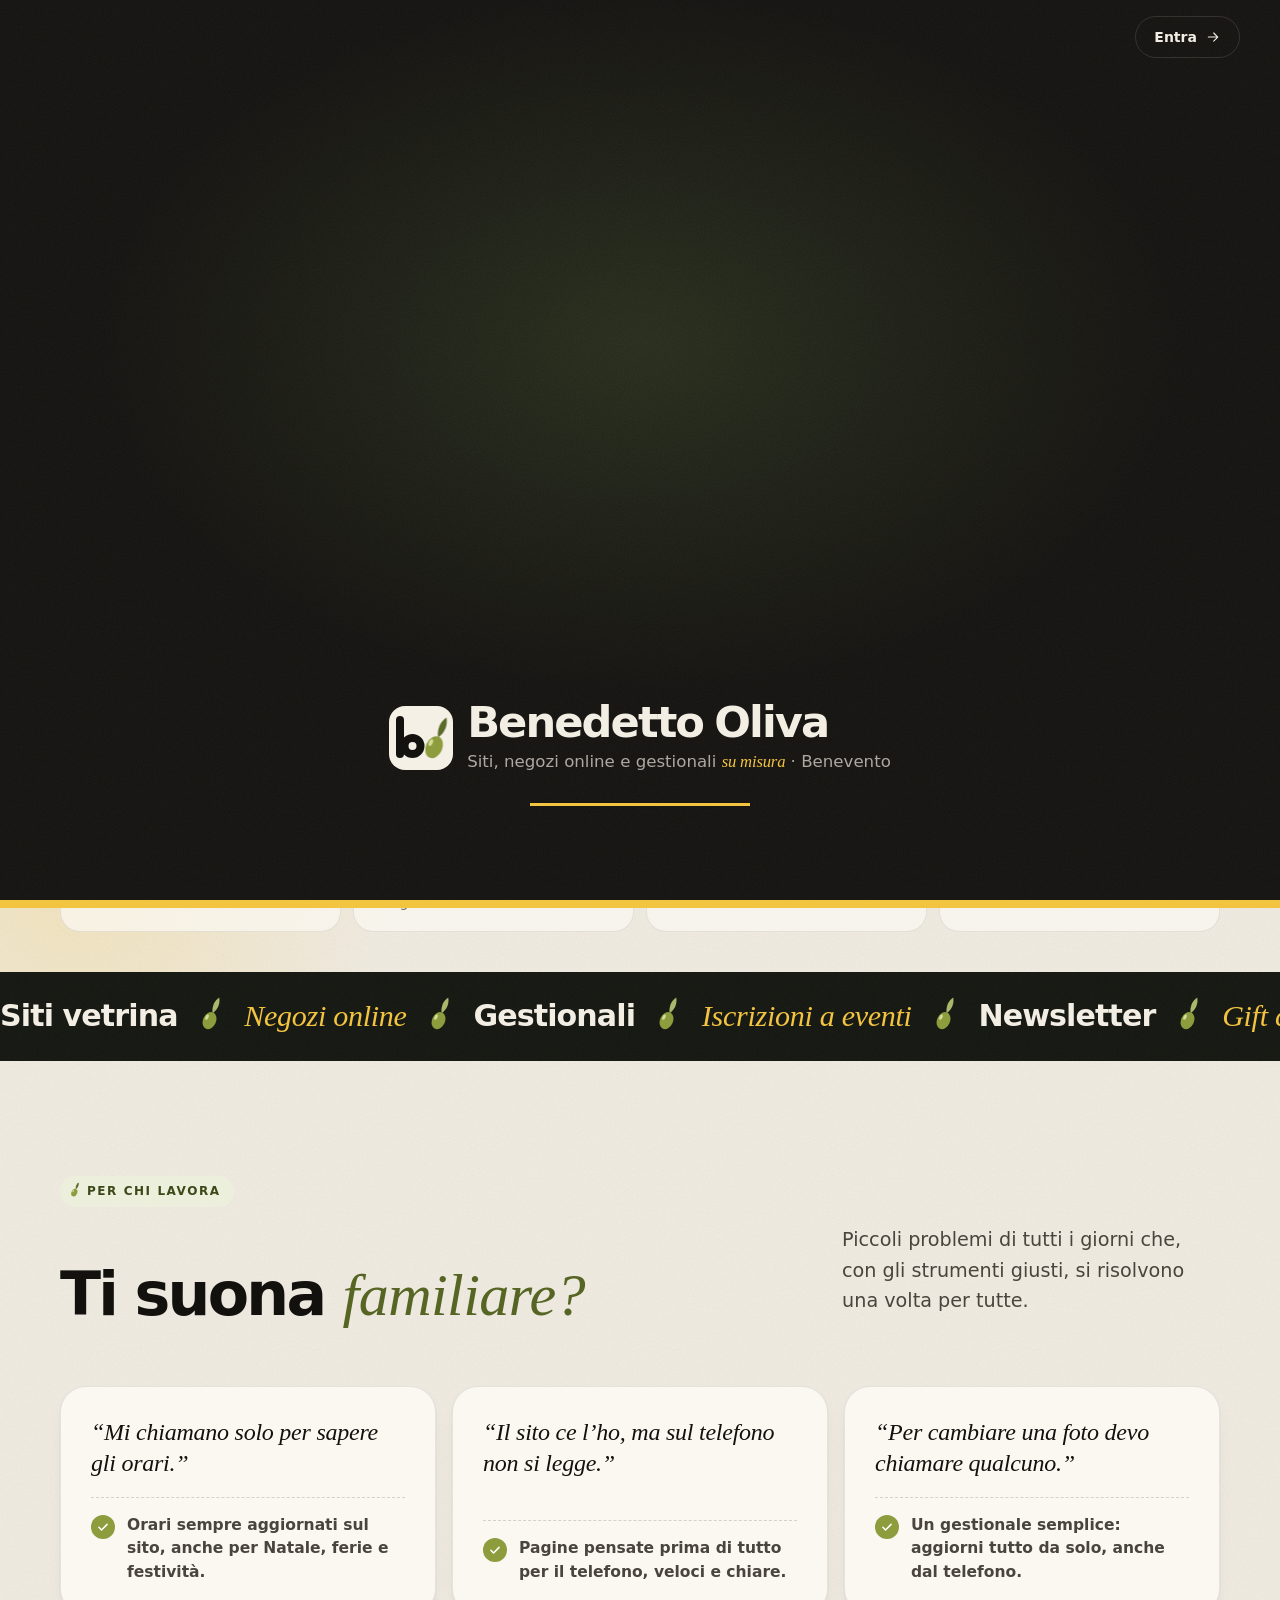
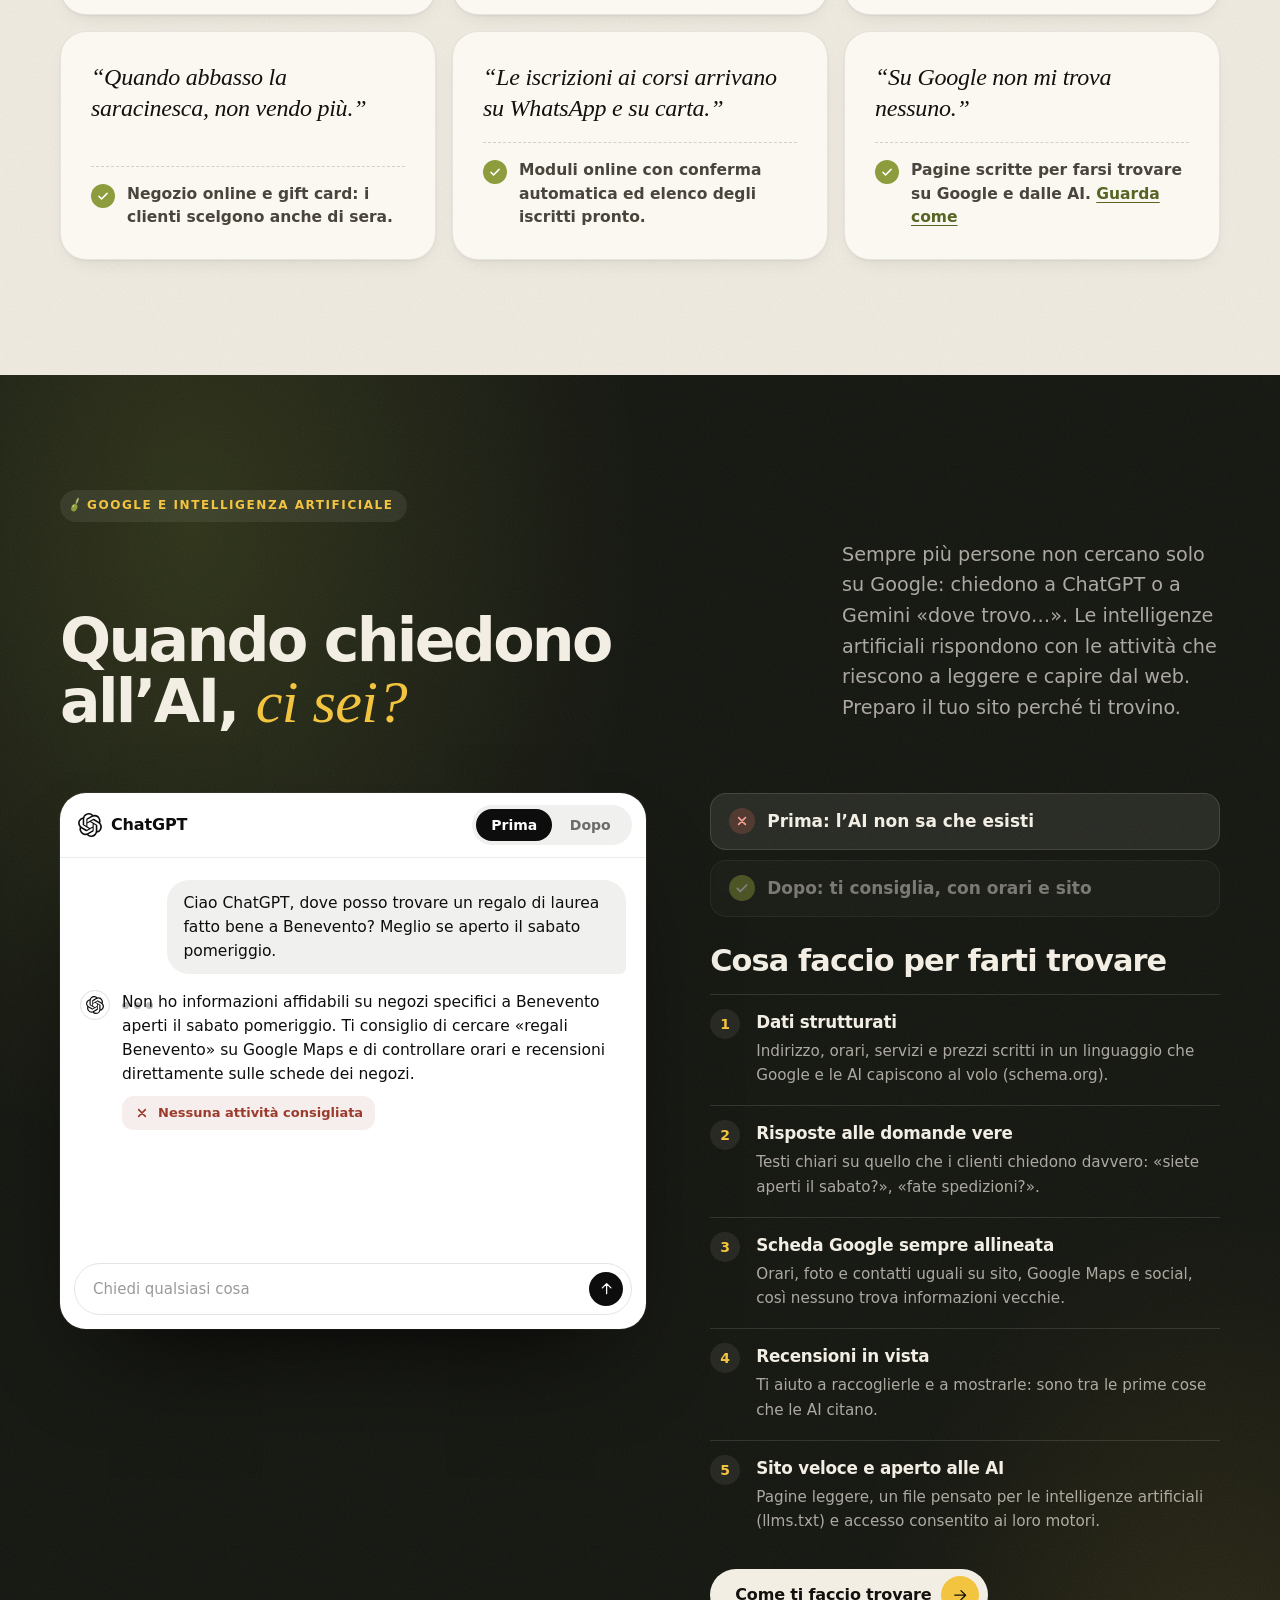
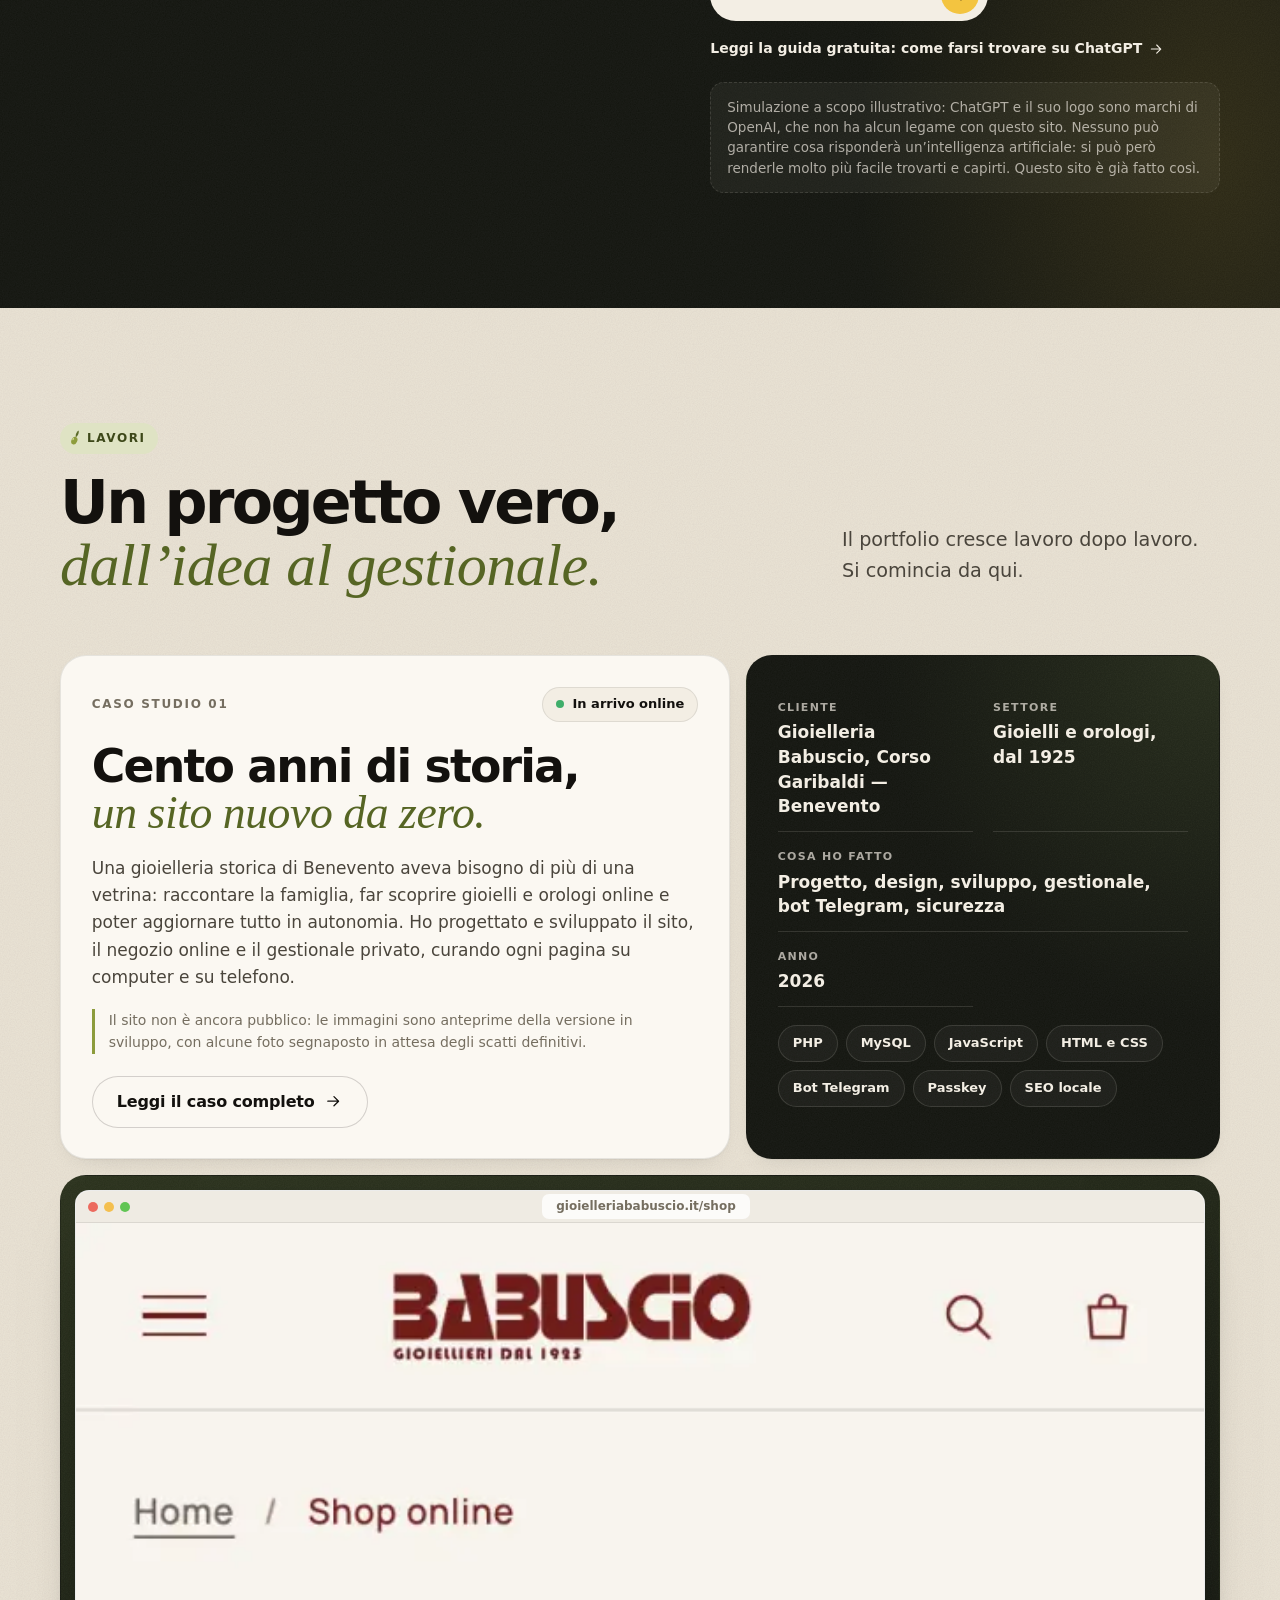
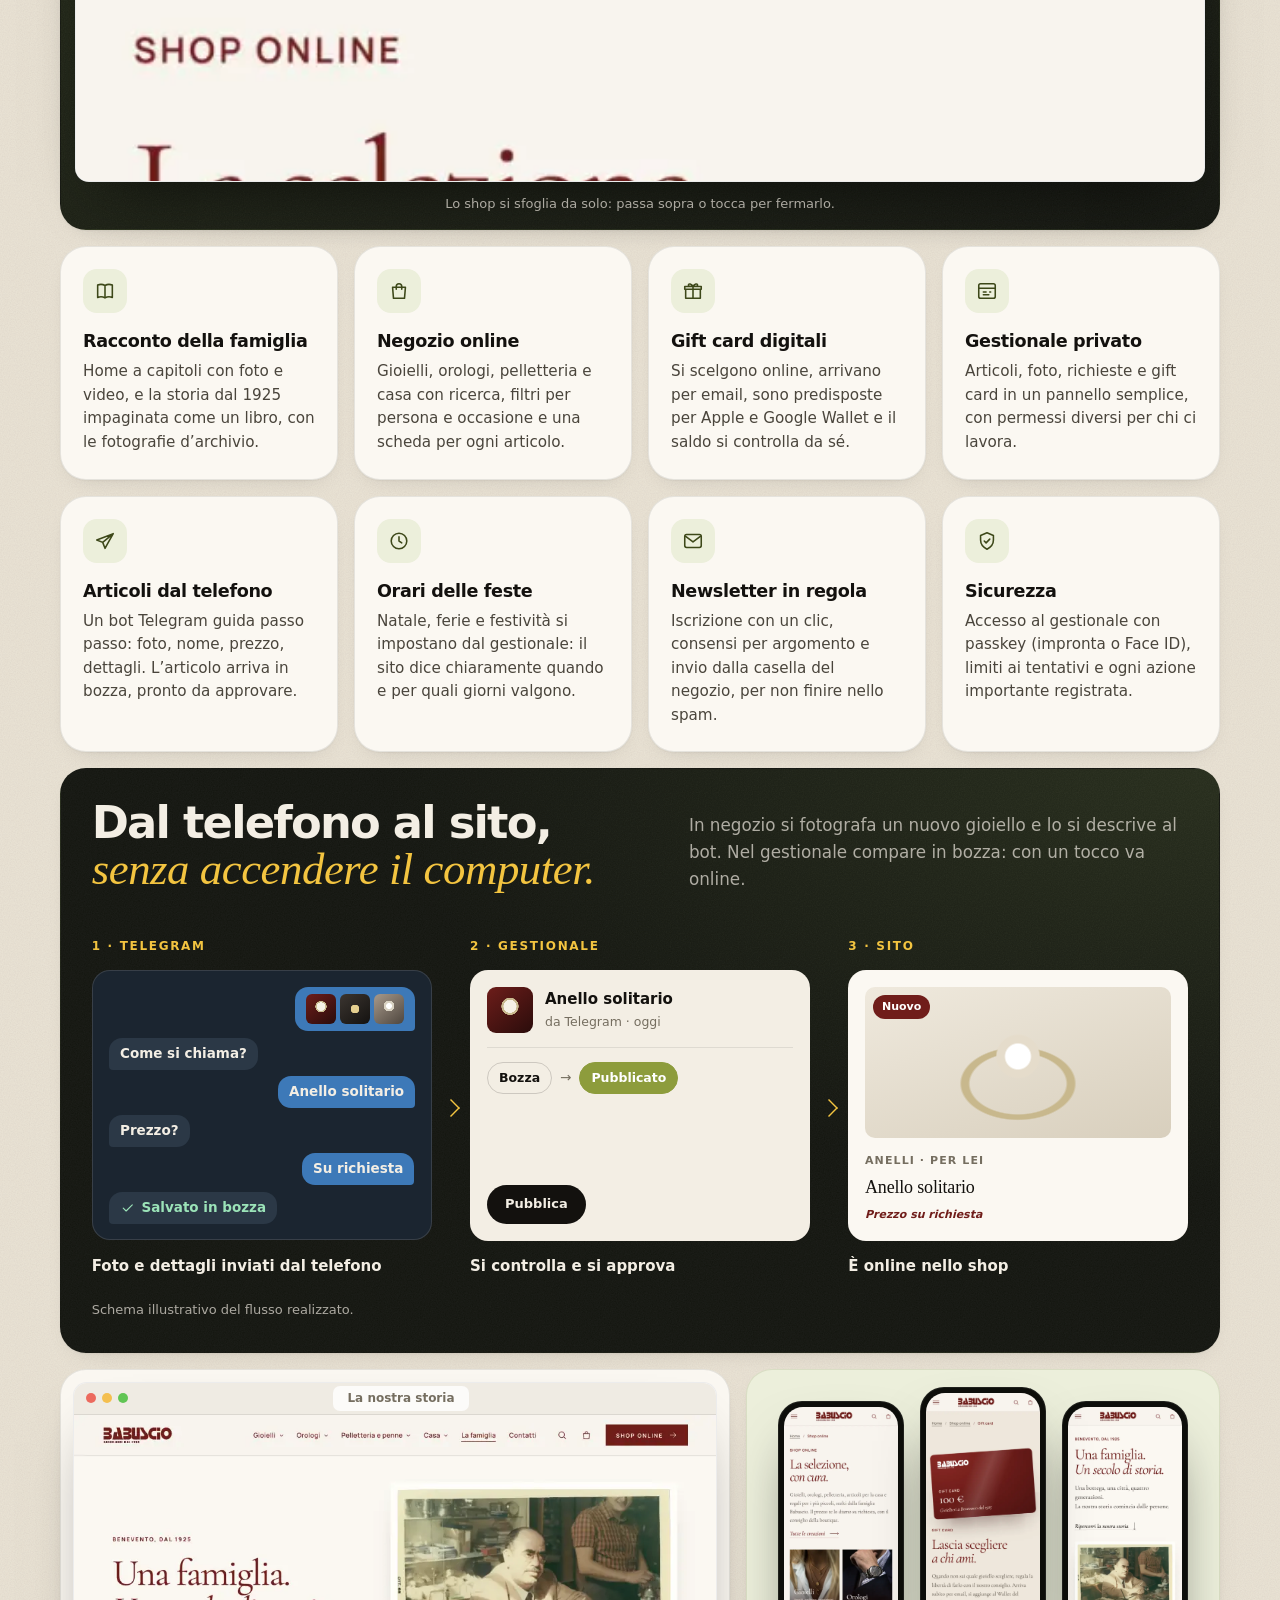
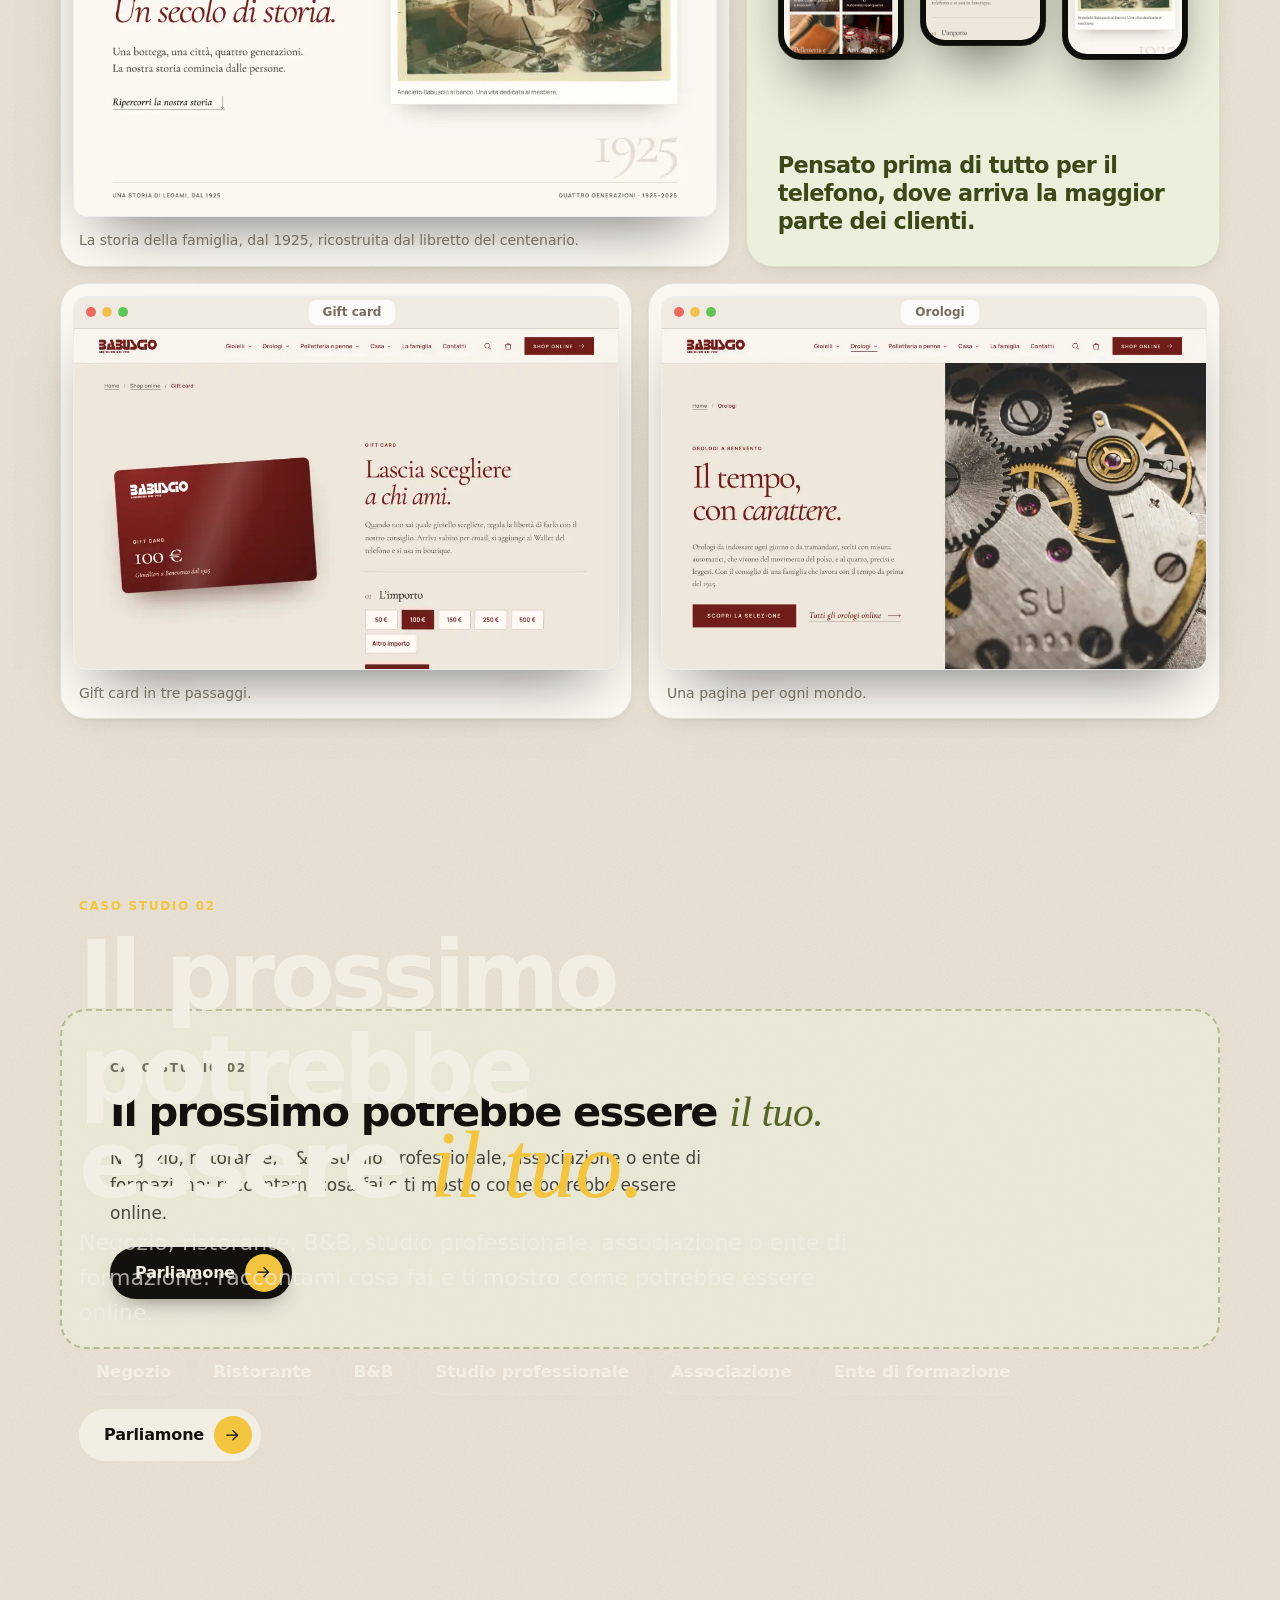
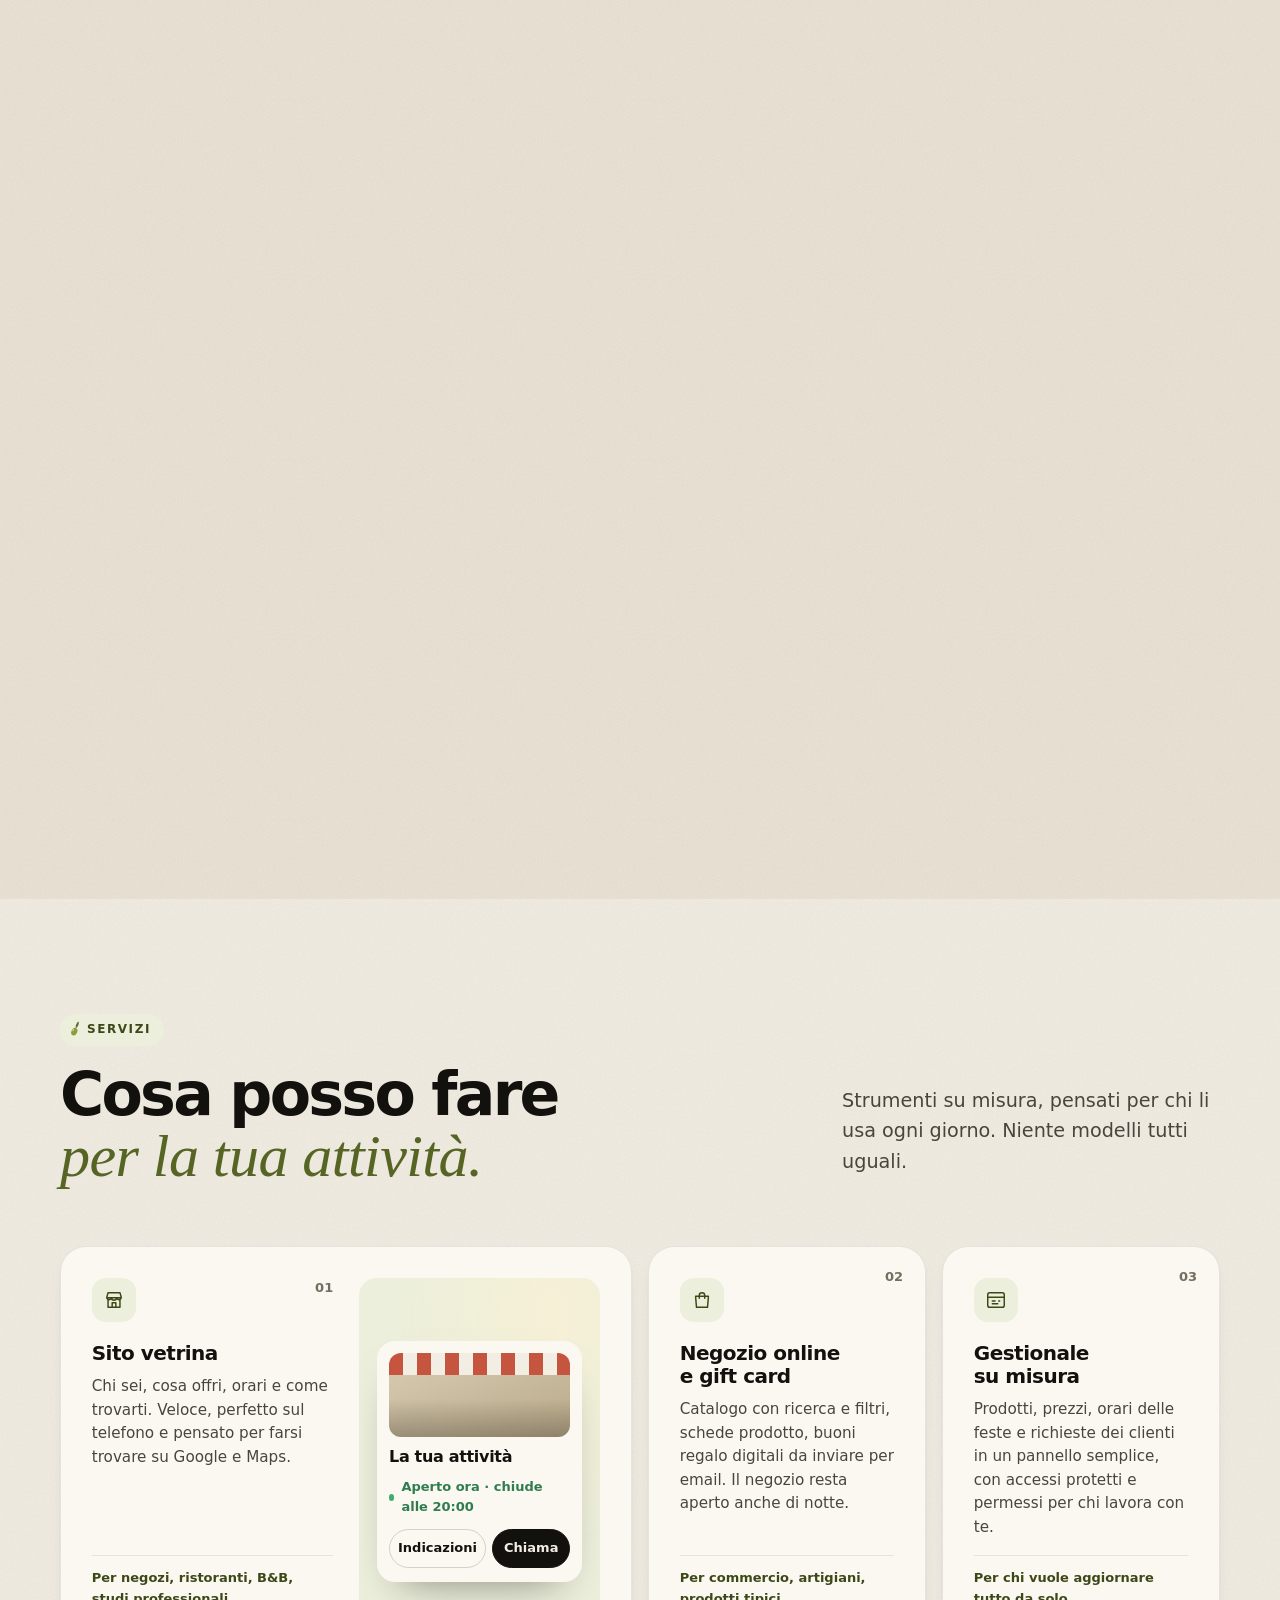
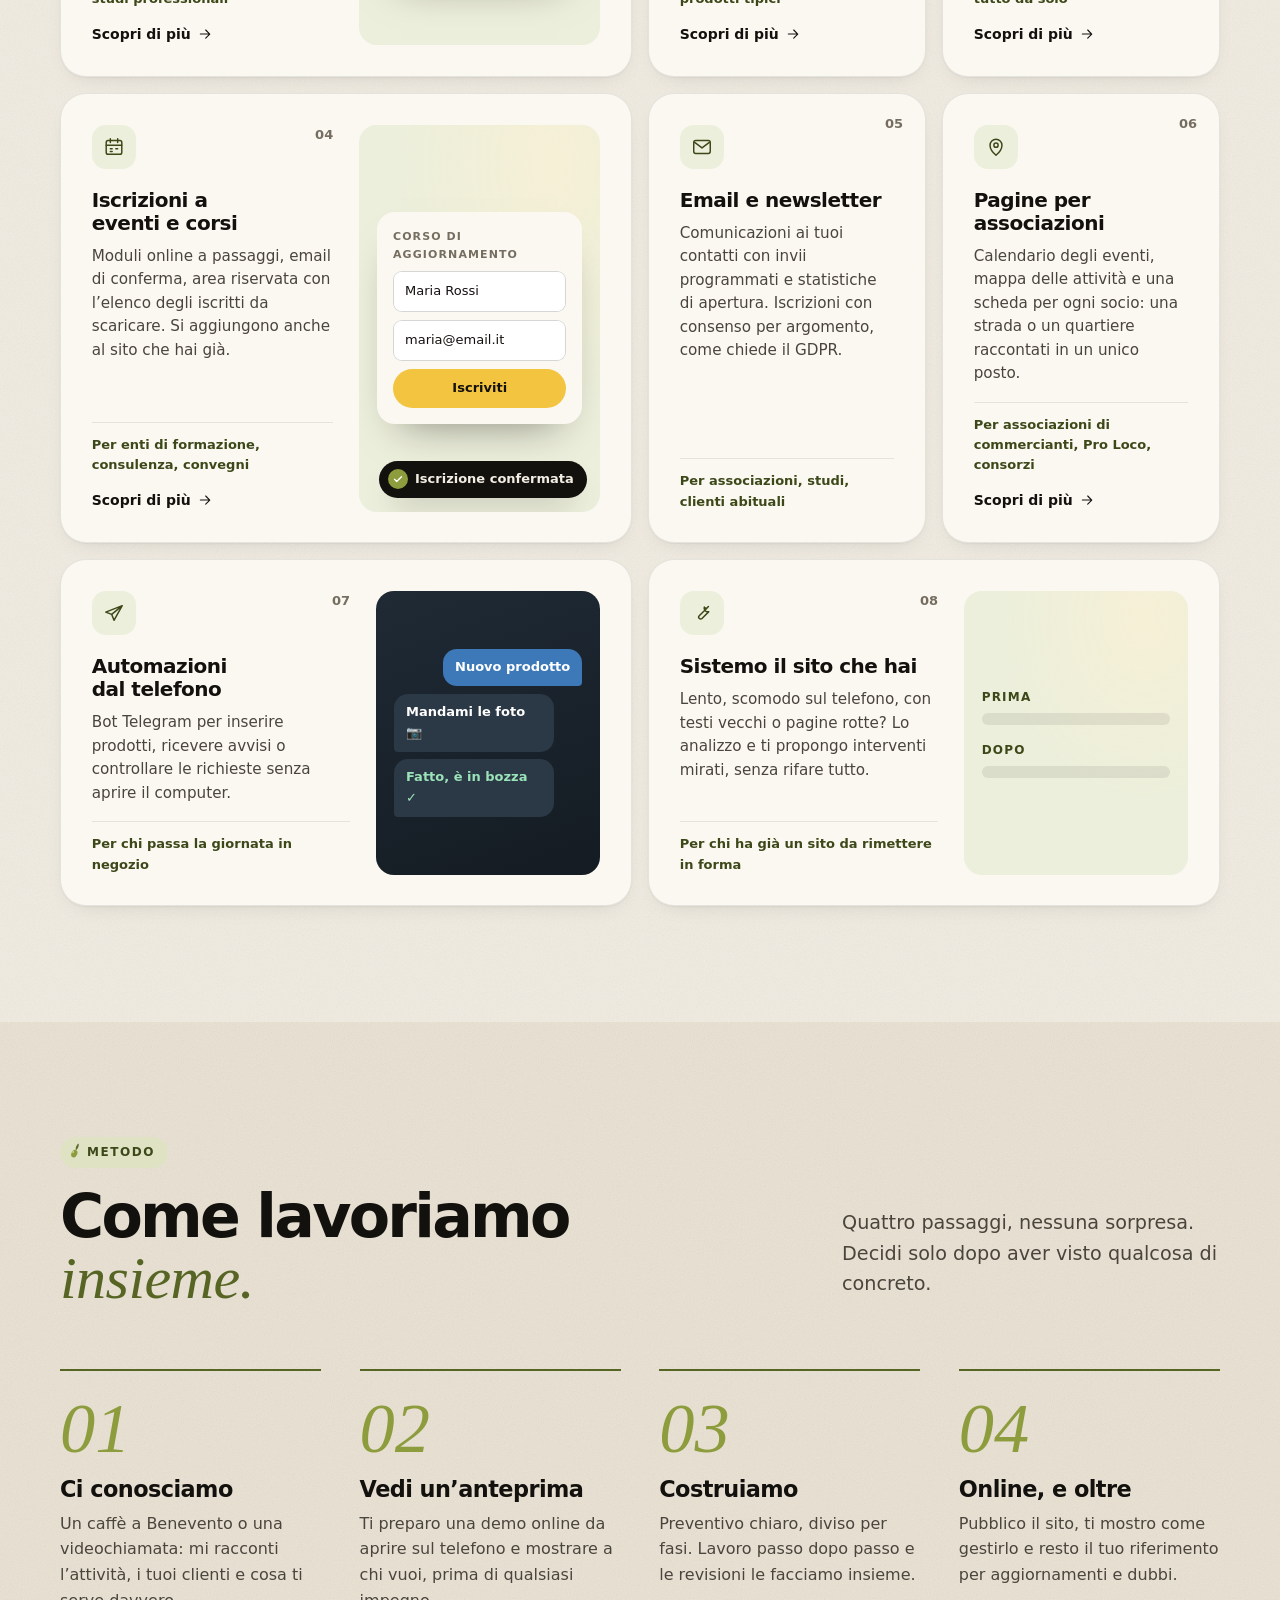
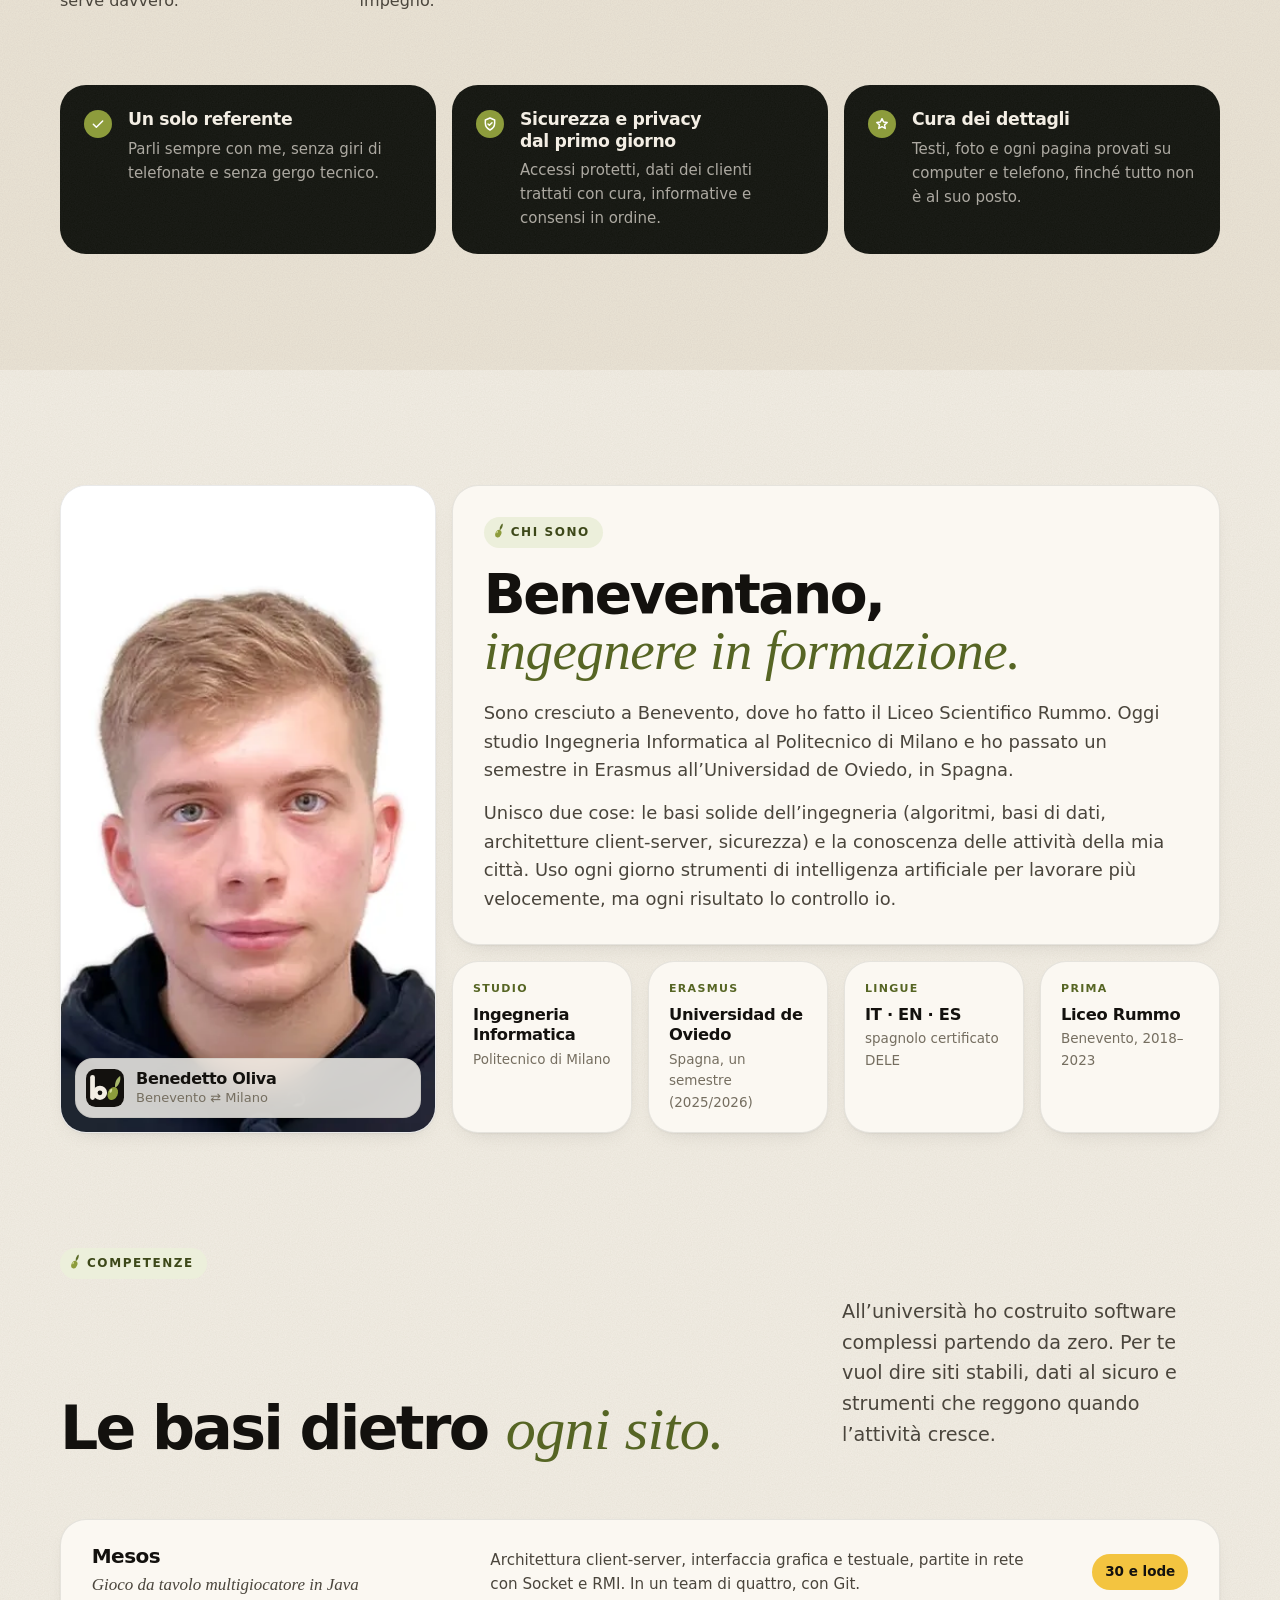
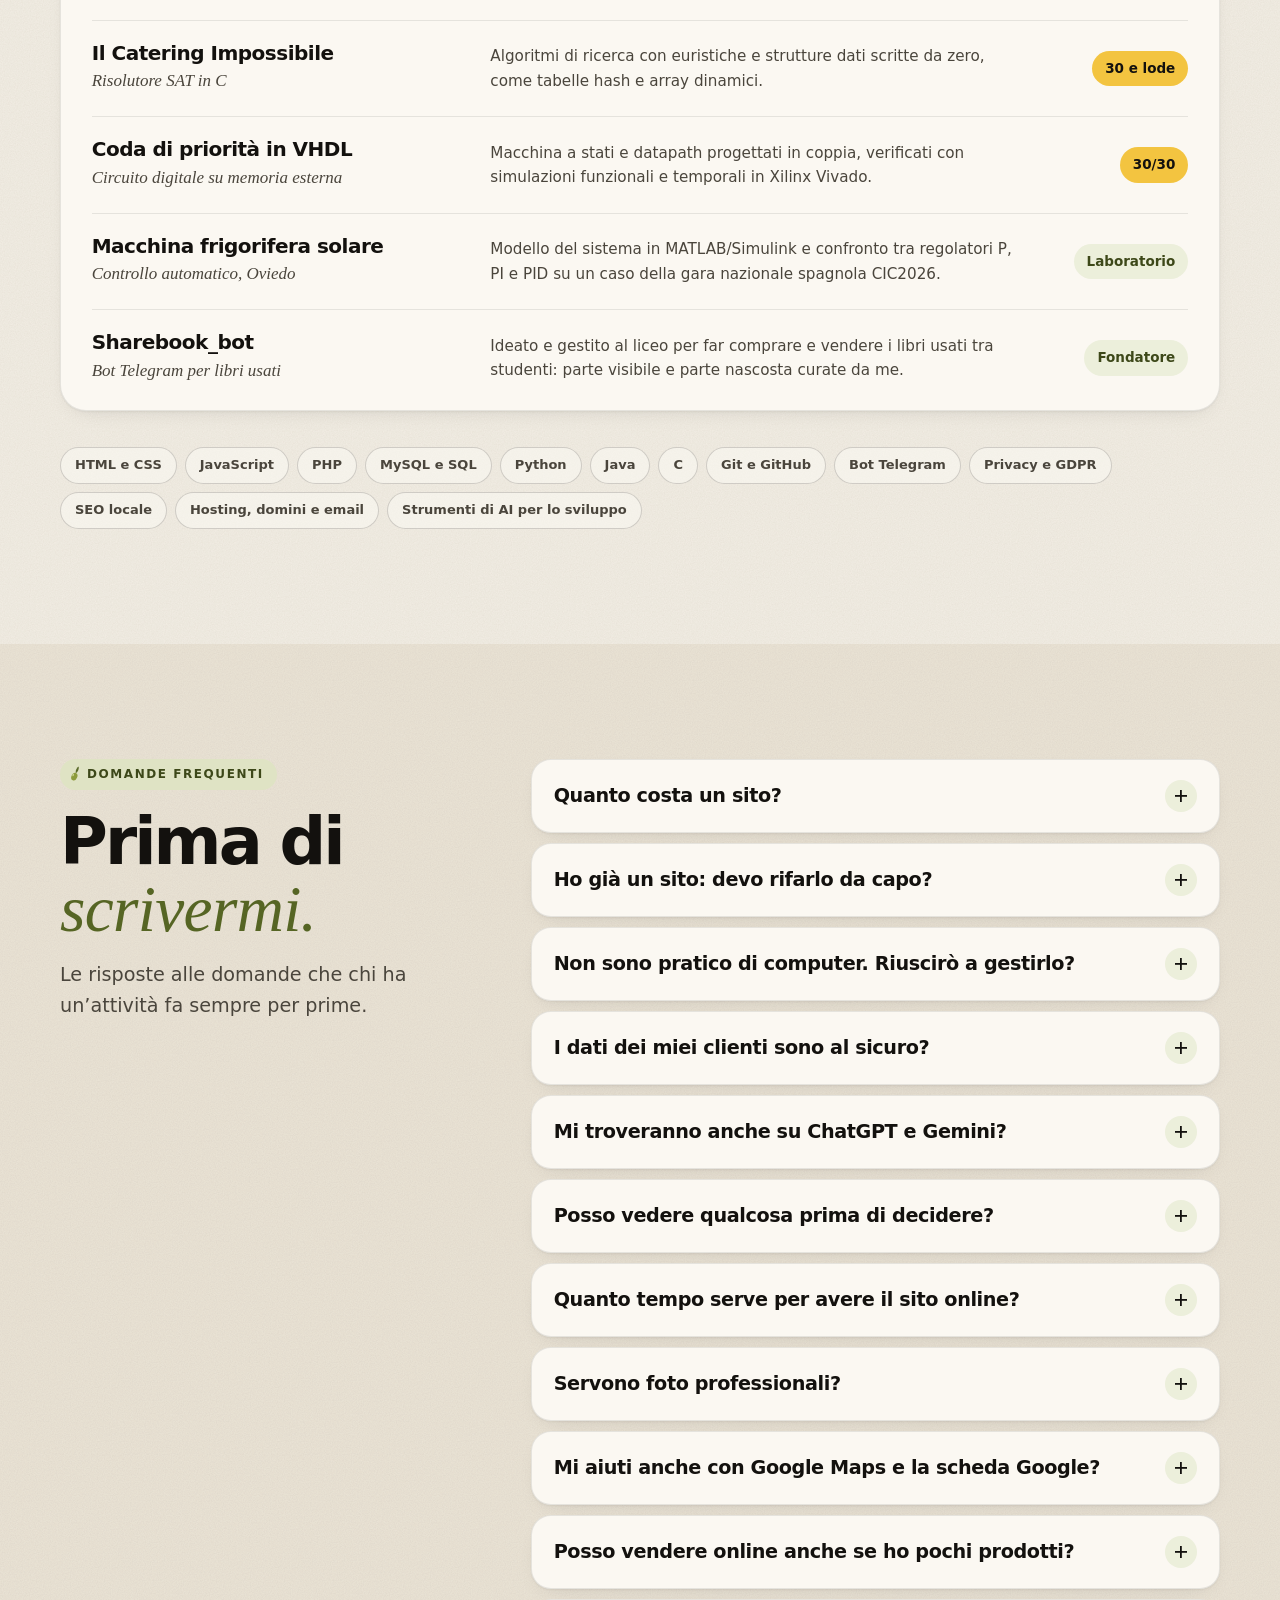
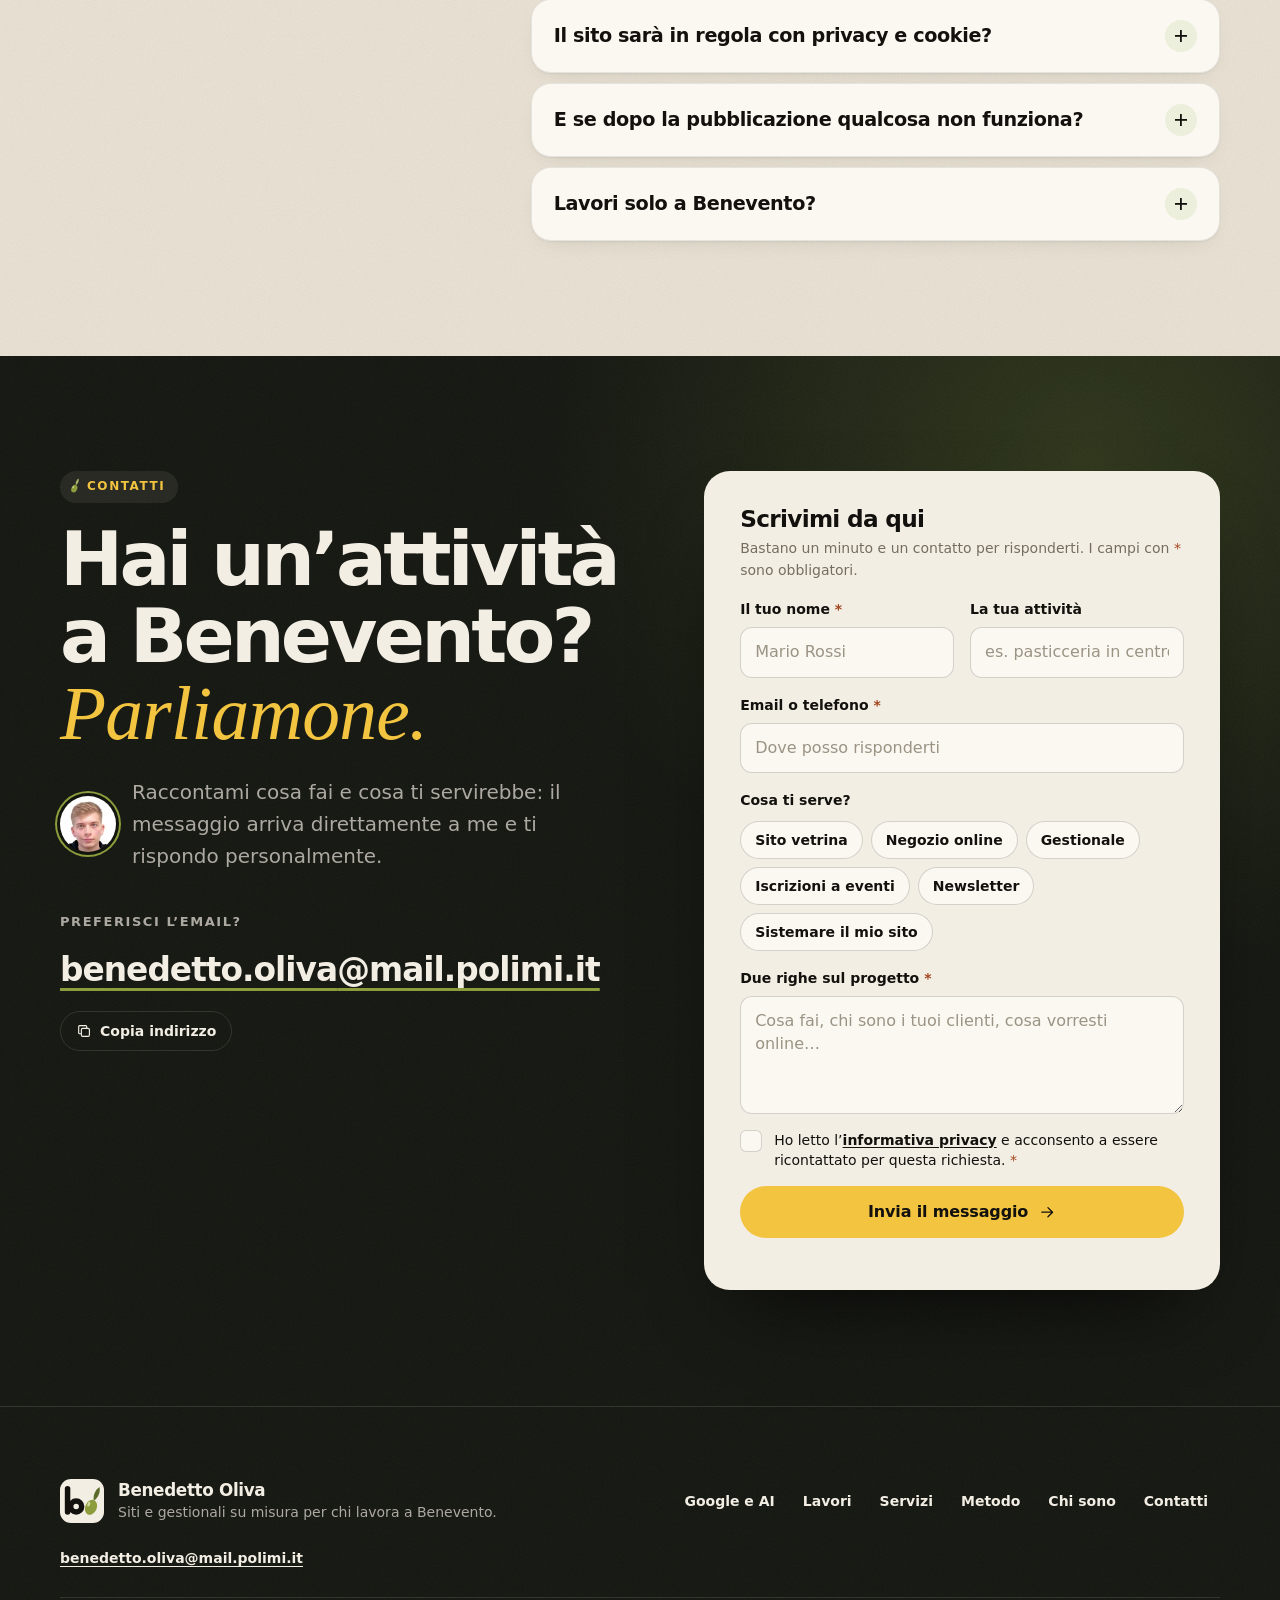
==== commit d0dec761: "Aggiorna portfolio" ====
--- a/index.html
+++ b/index.html
@@ -1 +1 @@
-<!doctype html> <!--! © 2026 Benedetto Oliva — tutti i diritti riservati. Codice, grafica e testi non possono essere copiati o riutilizzati senza autorizzazione scritta. --> <html lang="it"> <head> <meta charset="utf-8"> <meta name="viewport" content="width=device-width,initial-scale=1"> <meta name="author" content="Benedetto Oliva"> <meta name="copyright" content="© 2026 Benedetto Oliva"> <meta name="google-site-verification" content="Pg0C__H8mwwNJEGuQCDeKYDlH5m75D87Jm4U_qcwFLs"> <title>Benedetto Oliva — Siti web e gestionali per le attività di Benevento</title> <meta name="description" content="Siti vetrina, negozi online, gestionali, iscrizioni a eventi e visibilità su Google e sulle intelligenze artificiali, su misura per attività, associazioni ed enti di formazione di Benevento. Progettati e seguiti da Benedetto Oliva, Ingegneria Informatica al Politecnico di Milano."> <link rel="canonical" href="https://bennoolivaa.github.io/"> <meta name="robots" content="index, follow, max-image-preview:large, max-snippet:-1"> <link rel="alternate" type="text/markdown" href="llms.txt" title="Descrizione per le intelligenze artificiali"> <meta name="theme-color" content="#f3eee4"> <meta property="og:type" content="website"> <meta property="og:locale" content="it_IT"> <meta property="og:url" content="https://bennoolivaa.github.io/"> <meta property="og:title" content="Benedetto Oliva — Siti e gestionali su misura a Benevento"> <meta property="og:description" content="Siti vetrina, negozi online, gestionali e iscrizioni a eventi per le attività di Benevento. Scrivimi e parliamone."> <meta property="og:image" content="https://bennoolivaa.github.io/og.jpg"> <meta property="og:image:width" content="1200"> <meta property="og:image:height" content="630"> <meta name="twitter:card" content="summary_large_image"> <link rel="icon" href="favicon.svg" type="image/svg+xml"> <link rel="apple-touch-icon" href="apple-touch-icon.png"> <link rel="preload" href="assets/fonts/manrope-normal-latin.woff2" as="font" type="font/woff2" crossorigin> <link rel="preload" href="assets/fonts/source-serif-4-latin-wght-italic.woff2" as="font" type="font/woff2" crossorigin> <link rel="stylesheet" href="assets/css/site.css?v=21"> <script>document.documentElement.classList.add("js"),function(){var e=document.documentElement,t=/[?&]intro=1/.test(location.search),s=!1;try{s="1"===sessionStorage.getItem("bo:intro")}catch(e){}var a=window.matchMedia&&matchMedia("(prefers-reduced-motion: reduce)").matches;e.classList.add(t||!a&&!s?"splash-active":"splash-seen")}()</script> <script type="application/ld+json"> {"@context":"https://schema.org","@graph":[{"@type":"WebSite","@id":"https://bennoolivaa.github.io/#sito","url":"https://bennoolivaa.github.io/","name":"Benedetto Oliva — Siti web e gestionali a Benevento","inLanguage":"it-IT","publisher":{"@id":"https://bennoolivaa.github.io/#benedetto"}},{"@type":"Person","@id":"https://bennoolivaa.github.io/#benedetto","name":"Benedetto Oliva","url":"https://bennoolivaa.github.io/","image":"https://bennoolivaa.github.io/assets/img/benedetto-480.webp","email":"mailto:benedetto.oliva@mail.polimi.it","jobTitle":"Sviluppatore web e studente di Ingegneria Informatica","homeLocation":{"@type":"City","name":"Benevento"},"alumniOf":[{"@type":"CollegeOrUniversity","name":"Politecnico di Milano"},{"@type":"CollegeOrUniversity","name":"Universidad de Oviedo"}],"knowsLanguage":["it","en","es"],"knowsAbout":["Siti web","E-commerce","Gestionali su misura","SEO locale","Ottimizzazione per motori di ricerca e intelligenze artificiali","Dati strutturati schema.org","Sicurezza informatica","PHP","MySQL","JavaScript","Java","Python","C"]},{"@type":"ProfessionalService","@id":"https://bennoolivaa.github.io/#servizio","name":"Benedetto Oliva — Siti web e gestionali","url":"https://bennoolivaa.github.io/","image":"https://bennoolivaa.github.io/og.jpg","logo":"https://bennoolivaa.github.io/apple-touch-icon.png","description":"Siti vetrina, negozi online, gestionali su misura, iscrizioni a eventi e visibilità su Google e sulle intelligenze artificiali, per attività, associazioni ed enti di formazione di Benevento e provincia.","email":"benedetto.oliva@mail.polimi.it","founder":{"@id":"https://bennoolivaa.github.io/#benedetto"},"address":{"@type":"PostalAddress","addressLocality":"Benevento","addressRegion":"BN","addressCountry":"IT"},"areaServed":[{"@type":"City","name":"Benevento"},{"@type":"AdministrativeArea","name":"Provincia di Benevento"},{"@type":"Country","name":"Italia"}],"availableLanguage":["it","en","es"],"hasOfferCatalog":{"@type":"OfferCatalog","name":"Servizi","itemListElement":[{"@type":"Offer","itemOffered":{"@type":"Service","name":"Sito vetrina","description":"Chi sei, cosa offri, orari e come trovarti. Veloce, perfetto sul telefono e pensato per farsi trovare su Google e Maps."}},{"@type":"Offer","itemOffered":{"@type":"Service","name":"Negozio online e gift card","description":"Catalogo con ricerca e filtri, schede prodotto, buoni regalo digitali da inviare per email. Il negozio resta aperto anche di notte."}},{"@type":"Offer","itemOffered":{"@type":"Service","name":"Gestionale su misura","description":"Prodotti, prezzi, orari delle feste e richieste dei clienti in un pannello semplice, con accessi protetti e permessi per chi lavora con te."}},{"@type":"Offer","itemOffered":{"@type":"Service","name":"Iscrizioni a eventi e corsi","description":"Moduli online a passaggi, email di conferma, area riservata con l’elenco degli iscritti da scaricare. Si aggiungono anche al sito che hai già."}},{"@type":"Offer","itemOffered":{"@type":"Service","name":"Email e newsletter","description":"Comunicazioni ai tuoi contatti con invii programmati e statistiche di apertura. Iscrizioni con consenso per argomento, come chiede il GDPR."}},{"@type":"Offer","itemOffered":{"@type":"Service","name":"Pagine per associazioni","description":"Calendario degli eventi, mappa delle attività e una scheda per ogni socio: una strada o un quartiere raccontati in un unico posto."}},{"@type":"Offer","itemOffered":{"@type":"Service","name":"Automazioni dal telefono","description":"Bot Telegram per inserire prodotti, ricevere avvisi o controllare le richieste senza aprire il computer."}},{"@type":"Offer","itemOffered":{"@type":"Service","name":"Sistemo il sito che hai","description":"Lento, scomodo sul telefono, con testi vecchi o pagine rotte? Lo analizzo e ti propongo interventi mirati, senza rifare tutto."}},{"@type":"Offer","itemOffered":{"@type":"Service","name":"Visibilità su Google e sulle intelligenze artificiali","description":"Dati strutturati (schema.org), testi che rispondono alle domande vere dei clienti, scheda Google allineata al sito, recensioni in vista, sito veloce e aperto ai motori delle AI."}}]}},{"@type":"FAQPage","@id":"https://bennoolivaa.github.io/#domande","mainEntity":[{"@type":"Question","name":"Quanto costa un sito?","acceptedAnswer":{"@type":"Answer","text":"Dipende da cosa ti serve: una vetrina è molto diversa da un negozio con gestionale. Dopo il primo incontro ricevi un preventivo diviso per fasi, così sai esattamente cosa paghi e puoi partire anche solo dalla prima."}},{"@type":"Question","name":"Ho già un sito: devo rifarlo da capo?","acceptedAnswer":{"@type":"Answer","text":"Non per forza. Posso migliorare quello che hai o aggiungere solo ciò che manca, per esempio un modulo di iscrizione a un evento dentro un sito esistente."}},{"@type":"Question","name":"Non sono pratico di computer. Riuscirò a gestirlo?","acceptedAnswer":{"@type":"Answer","text":"Sì: i gestionali li disegno pensando a chi li userà, con pochi pulsanti chiari e funzioni pensate anche per il telefono. E per qualsiasi dubbio mi scrivi."}},{"@type":"Question","name":"I dati dei miei clienti sono al sicuro?","acceptedAnswer":{"@type":"Answer","text":"La sicurezza è un requisito dal primo giorno, non un controllo finale: accessi protetti, permessi per chi lavora con te, nessuna password o dato di pagamento dove non deve stare, consensi privacy in ordine."}},{"@type":"Question","name":"Mi troveranno anche su ChatGPT e Gemini?","acceptedAnswer":{"@type":"Answer","text":"Nessuno può garantirlo, ma si può fare molto: dati strutturati, testi che rispondono alle domande dei clienti, scheda Google aggiornata e recensioni in vista. Sono le stesse informazioni che le intelligenze artificiali leggono per rispondere."}},{"@type":"Question","name":"Posso vedere qualcosa prima di decidere?","acceptedAnswer":{"@type":"Answer","text":"Sì: dopo il primo incontro ti preparo un’anteprima online da aprire sul telefono e mostrare a chi vuoi, prima di qualsiasi impegno."}},{"@type":"Question","name":"Quanto tempo serve per avere il sito online?","acceptedAnswer":{"@type":"Answer","text":"Dipende da cosa ti serve: una vetrina richiede molto meno di un negozio con gestionale. Dopo il primo incontro ricevi le fasi del lavoro con le date, così sai quando sarà pronto ogni pezzo."}},{"@type":"Question","name":"Servono foto professionali?","acceptedAnswer":{"@type":"Answer","text":"Aiutano, ma non sono indispensabili per partire: si può cominciare con buone foto fatte col telefono, seguendo qualche mio consiglio, e sostituirle quando arrivano gli scatti definitivi."}},{"@type":"Question","name":"Mi aiuti anche con Google Maps e la scheda Google?","acceptedAnswer":{"@type":"Answer","text":"Sì: sistemiamo la scheda Google Business con orari, foto e contatti uguali al sito, così chi ti cerca su Google e su Maps trova sempre informazioni giuste."}},{"@type":"Question","name":"Posso vendere online anche se ho pochi prodotti?","acceptedAnswer":{"@type":"Answer","text":"Sì. Si può partire con pochi articoli, o anche solo con le gift card, e aggiungere il resto con calma dal gestionale, anche dal telefono."}},{"@type":"Question","name":"Il sito sarà in regola con privacy e cookie?","acceptedAnswer":{"@type":"Answer","text":"Sì: informativa privacy, consensi dove servono e, quando si può, nessun cookie di tracciamento. Come questo sito, che non ne usa."}},{"@type":"Question","name":"E se dopo la pubblicazione qualcosa non funziona?","acceptedAnswer":{"@type":"Answer","text":"Mi scrivi e me ne occupo io. Insieme al preventivo concordiamo come gestire assistenza e aggiornamenti dopo la pubblicazione, così sai già come funziona."}},{"@type":"Question","name":"Lavori solo a Benevento?","acceptedAnswer":{"@type":"Answer","text":"Benevento e provincia sono casa mia e preferisco conoscere le persone con cui lavoro. Per il resto ci si sente in videochiamata e per email, ovunque tu sia."}}]}]} </script> </head> <body> <svg width="0" height="0" style="position:absolute" aria-hidden="true"> <defs> <symbol id="logo" viewBox="0 0 64 64"><rect width="64" height="64" rx="16" fill="var(--l-bg)"/><g transform="translate(-2.5 0)"><rect x="9.5" y="10" width="8" height="42" rx="4" fill="var(--l-b)"/><circle cx="26" cy="40" r="8" fill="none" stroke="var(--l-b)" stroke-width="8"/><path d="M51.6 31.6C50.4 23.6 53.6 15.8 60 11.6c1.4 7.4-1.4 15.2-8.4 20Z" fill="var(--l-f)"/><ellipse cx="47.6" cy="41.2" rx="8.3" ry="11.4" transform="rotate(24 47.6 41.2)" fill="var(--l-o)"/><ellipse cx="44.4" cy="36.6" rx="1.9" ry="3.6" transform="rotate(24 44.4 36.6)" fill="var(--l-h)"/></g></symbol> <symbol id="i-arrow" viewBox="0 0 24 24"><path d="M5 12h14M13 6l6 6-6 6"/></symbol> <symbol id="i-down" viewBox="0 0 24 24"><path d="M12 5v14M6 13l6 6 6-6"/></symbol> <symbol id="i-store" viewBox="0 0 24 24"><path d="M4 9.5 5.5 4h13L20 9.5M4 9.5h16M4 9.5a2.7 2.7 0 0 0 5.3 0 2.7 2.7 0 0 0 5.4 0 2.7 2.7 0 0 0 5.3 0M5.5 12v8h13v-8M10 20v-5h4v5"/></symbol> <symbol id="i-bag" viewBox="0 0 24 24"><path d="M5 8h14l-1 12H6L5 8Z"/><path d="M9 10V7a3 3 0 0 1 6 0v3"/></symbol> <symbol id="i-gift" viewBox="0 0 24 24"><path d="M4 10h16v10H4zM3 7h18v3H3zM12 7v13M12 7c-1.5-3-5-3.5-5-1.2C7 7 9 7 12 7Zm0 0c1.5-3 5-3.5 5-1.2C17 7 15 7 12 7Z"/></symbol> <symbol id="i-panel" viewBox="0 0 24 24"><rect x="3" y="4" width="18" height="16" rx="2"/><path d="M3 9h18M8 13h3M8 16h6M15 13h1"/></symbol> <symbol id="i-send" viewBox="0 0 24 24"><path d="M21 4 3 11l6.5 2.5L12 20l3-5.5L21 4ZM9.5 13.5 21 4"/></symbol> <symbol id="i-calendar" viewBox="0 0 24 24"><rect x="3.5" y="5" width="17" height="15" rx="2"/><path d="M3.5 10h17M8 3v4M16 3v4M8 14h2M14 14h2M8 17h2"/></symbol> <symbol id="i-mail" viewBox="0 0 24 24"><rect x="3" y="5" width="18" height="14" rx="2"/><path d="m4 7 8 6 8-6"/></symbol> <symbol id="i-shield" viewBox="0 0 24 24"><path d="M12 3 5 6v5c0 4.5 3 8 7 10 4-2 7-5.5 7-10V6l-7-3Z"/><path d="m9 12 2 2 4-4"/></symbol> <symbol id="i-clock" viewBox="0 0 24 24"><circle cx="12" cy="12" r="8.5"/><path d="M12 7.5V12l3 2"/></symbol> <symbol id="i-book" viewBox="0 0 24 24"><path d="M4 5.5C6.5 4.5 9.5 4.5 12 6c2.5-1.5 5.5-1.5 8-.5V19c-2.5-1-5.5-1-8 .5-2.5-1.5-5.5-1.5-8-.5V5.5ZM12 6v13.5"/></symbol> <symbol id="i-star" viewBox="0 0 24 24"><path d="m12 4 2.4 5 5.4.6-4 3.7 1.1 5.4L12 16l-4.9 2.7 1.1-5.4-4-3.7 5.4-.6L12 4Z"/></symbol> <symbol id="i-pin" viewBox="0 0 24 24"><path d="M12 21s-6.5-5.6-6.5-11a6.5 6.5 0 0 1 13 0C18.5 15.4 12 21 12 21Z"/><circle cx="12" cy="10" r="2.3"/></symbol> <symbol id="i-wrench" viewBox="0 0 24 24"><path d="M14.5 5.5a4 4 0 0 0 4.9 5L12 18a2.1 2.1 0 1 1-3-3l7.5-7.4a4 4 0 0 0-2-2.1ZM19 5l-2.5 2.5"/></symbol> <symbol id="i-copy" viewBox="0 0 24 24"><rect x="8" y="8" width="12" height="12" rx="2"/><path d="M16 8V5.5A1.5 1.5 0 0 0 14.5 4h-9A1.5 1.5 0 0 0 4 5.5v9A1.5 1.5 0 0 0 5.5 16H8"/></symbol> <symbol id="i-openai" viewBox="0 0 24 24"><path fill="currentColor" stroke="none" d="M22.2819 9.8211a5.9847 5.9847 0 0 0-.5157-4.9108 6.0462 6.0462 0 0 0-6.5098-2.9A6.0651 6.0651 0 0 0 4.9807 4.1818a5.9847 5.9847 0 0 0-3.9977 2.9 6.0462 6.0462 0 0 0 .7427 7.0966 5.98 5.98 0 0 0 .511 4.9107 6.051 6.051 0 0 0 6.5146 2.9001A5.9847 5.9847 0 0 0 13.2599 24a6.0557 6.0557 0 0 0 5.7718-4.2058 5.9894 5.9894 0 0 0 3.9977-2.9001 6.0557 6.0557 0 0 0-.7475-7.0729zm-9.022 12.6081a4.4755 4.4755 0 0 1-2.8764-1.0408l.1419-.0804 4.7783-2.7582a.7948.7948 0 0 0 .3927-.6813v-6.7369l2.02 1.1686a.071.071 0 0 1 .038.052v5.5826a4.504 4.504 0 0 1-4.4945 4.4944zm-9.6607-4.1254a4.4708 4.4708 0 0 1-.5346-3.0137l.142.0852 4.783 2.7582a.7712.7712 0 0 0 .7806 0l5.8428-3.3685v2.3324a.0804.0804 0 0 1-.0332.0615L9.74 19.9502a4.4992 4.4992 0 0 1-6.1408-1.6464zM2.3408 7.8956a4.485 4.485 0 0 1 2.3655-1.9728V11.6a.7664.7664 0 0 0 .3879.6765l5.8144 3.3543-2.0201 1.1685a.0757.0757 0 0 1-.071 0l-4.8303-2.7865A4.504 4.504 0 0 1 2.3408 7.872zm16.5963 3.8558L13.1038 8.364 15.1192 7.2a.0757.0757 0 0 1 .071 0l4.8303 2.7913a4.4944 4.4944 0 0 1-.6765 8.1042v-5.6772a.79.79 0 0 0-.407-.667zm2.0107-3.0231l-.142-.0852-4.7735-2.7818a.7759.7759 0 0 0-.7854 0L9.409 9.2297V6.8974a.0662.0662 0 0 1 .0284-.0615l4.8303-2.7866a4.4992 4.4992 0 0 1 6.6802 4.66zM8.3065 12.863l-2.02-1.1638a.0804.0804 0 0 1-.038-.0567V6.0742a4.4992 4.4992 0 0 1 7.3757-3.4537l-.142.0805L8.704 5.459a.7948.7948 0 0 0-.3927.6813zm1.0976-2.3654l2.602-1.4998 2.6069 1.4998v2.9994l-2.5974 1.4997-2.6067-1.4997Z"/></symbol> <symbol id="i-x" viewBox="0 0 24 24"><path d="M7 7l10 10M17 7 7 17"/></symbol> <symbol id="i-check" viewBox="0 0 24 24"><path d="m5 12.5 4.5 4.5L19 7.5"/></symbol> <symbol id="i-camera" viewBox="0 0 24 24"><path d="M4 8h3l1.5-2.5h7L17 8h3v11H4V8Z"/><circle cx="12" cy="13" r="3.3"/></symbol> </defs> </svg> <div class="splash" id="splash" role="dialog" aria-modal="true" aria-label="Benedetto Oliva, introduzione"> <button class="splash-skip" type="button">Entra <svg class="ic" aria-hidden="true"><use href="#i-arrow"/></svg></button> <div class="splash-center"> <svg width="0" height="0" style="position:absolute" aria-hidden="true"><defs> <linearGradient id="pz-cielo" x1="0" y1="0" x2="0" y2="1"><stop offset="0" stop-color="#f8e2b8"/><stop offset=".7" stop-color="#f2bd7e"/><stop offset="1" stop-color="#e9a868"/></linearGradient> <linearGradient id="pz-arco" x1="0" y1="0" x2="1" y2="0"><stop offset="0" stop-color="#f4ead6"/><stop offset="1" stop-color="#dccbac"/></linearGradient> <symbol id="paesaggio" viewBox="0 0 200 150"> <rect width="200" height="150" fill="url(#pz-cielo)"/> <circle cx="152" cy="46" r="17" fill="#fff4d8"/><circle cx="152" cy="46" r="26" fill="#fff4d8" opacity=".25"/> <path d="M0 98 Q36 82 74 92 T150 86 T200 92 V150 H0Z" fill="#cdb78a"/> <g><rect x="64" y="50" width="62" height="74" fill="url(#pz-arco)"/><rect x="60" y="45" width="70" height="8" fill="#efe3cb"/><rect x="67" y="33" width="56" height="13" fill="#f4ead6"/> <rect x="64" y="68" width="62" height="2.4" fill="#d6c4a2"/><rect x="69" y="74" width="5" height="44" fill="#e3d3b5"/><rect x="116" y="74" width="5" height="44" fill="#e3d3b5"/> <path d="M81 124 V88 a14 14 0 0 1 28 0 V124Z" fill="#c98a55"/><path d="M84 124 V89 a11 11 0 0 1 22 0 V124Z" fill="#e7aa6c" opacity=".55"/></g> <path d="M0 116 Q48 102 98 114 T200 108 V150 H0Z" fill="#8d9c3c"/> <path d="M0 132 Q58 120 118 131 T200 126 V150 H0Z" fill="#566524"/> <g fill="#3d4819"><ellipse cx="22" cy="118" rx="9" ry="7"/><rect x="21" y="120" width="2" height="9"/><ellipse cx="178" cy="114" rx="8" ry="6"/><rect x="177" y="116" width="2" height="8"/></g> </symbol> </defs></svg> <div class="cine" aria-hidden="true"> <div class="cine-stage"> <div class="cine-browser"> <div class="cb-bar"><i></i><i></i><i></i><span class="cb-url"><b>latuaattivita.it</b></span><span class="cb-pubblica"><span class="cb-p1">Pubblica</span><span class="cb-p2">Online ✓</span></span></div> <div class="cb-page"> <div class="cb-wire"><span class="w w-nav"></span><span class="w w-img"></span><span class="w w-t1"></span><span class="w w-t2"></span><span class="w w-p"></span><span class="w w-btn"></span><span class="w w-card"></span><span class="w w-card"></span><span class="w w-card"></span></div> <div class="cb-design"> <div class="d-nav"><span class="d-logo"><i></i>La tua attività</span><span class="d-links"><i></i><i></i><i></i></span><span class="d-cta">Prenota</span></div> <b class="d-t">Il tuo negozio,<br><em>sempre aperto.</em></b> <span class="d-sub">Orari, prodotti e contatti sempre aggiornati.</span> <span class="d-btn">Scopri di più</span> <svg class="d-img" viewBox="0 0 200 150" preserveAspectRatio="xMidYMid slice"><use href="#paesaggio"/></svg> <span class="d-card d-c1"><i></i><b></b><small></small></span><span class="d-card d-c2"><i></i><b></b><small></small></span><span class="d-card d-c3"><i></i><b></b><small></small></span> </div> </div> </div> <div class="cine-phone"><div class="p-page"> <div class="p-nav"><i></i><span></span></div> <svg class="p-img" viewBox="0 0 200 150" preserveAspectRatio="xMidYMid slice"><use href="#paesaggio"/></svg> <b class="p-t">Il tuo negozio, <em>sempre aperto.</em></b> <span class="p-line"></span><span class="p-line p-line2"></span> <span class="p-btn">Prenota</span> <span class="p-card"></span><span class="p-card p-card2"></span> </div></div> <ul class="cine-chips"><li>Sito vetrina</li><li>Negozio online</li><li>Gestionale</li><li>Google e AI</li></ul> <div class="cine-sparks"><i></i><i></i><i></i><i></i><i></i><i></i><i></i><i></i><i></i><i></i></div> <span class="cine-click"></span> <svg class="cine-cursor" viewBox="0 0 24 24"><path d="M4 2.5 19.5 12l-7.1 1.4L9 20.5 4 2.5Z"/></svg> </div> </div> <div class="splash-firma"> <svg class="splash-mark" viewBox="0 0 64 64" aria-hidden="true"> <rect width="64" height="64" rx="16" fill="#f5f0e6"/> <g transform="translate(-2.5 0)"> <g class="sm-b"><rect x="9.5" y="10" width="8" height="42" rx="4" fill="#14120f"/><circle cx="26" cy="40" r="8" fill="none" stroke="#14120f" stroke-width="8"/></g> <g class="sm-oliva"><path d="M51.6 31.6C50.4 23.6 53.6 15.8 60 11.6c1.4 7.4-1.4 15.2-8.4 20Z" fill="#5b6b29"/><ellipse cx="47.6" cy="41.2" rx="8.3" ry="11.4" transform="rotate(24 47.6 41.2)" fill="#8d9c3c"/><ellipse cx="44.4" cy="36.6" rx="1.9" ry="3.6" transform="rotate(24 44.4 36.6)" fill="#d4dc9a"/></g> </g> </svg> <div><p class="splash-name"><span>Benedetto</span><span>Oliva</span></p> <p class="splash-tag">Siti, negozi online e gestionali <em>su misura</em> · Benevento</p></div> </div> <i class="splash-line" aria-hidden="true"></i> </div> </div> <script>!function(){var t=document.documentElement,e=document.getElementById("splash");if(t.classList.contains("splash-active")){var n=!1,i=e.querySelector(".splash-skip");e.addEventListener("click",s),document.addEventListener("keydown",function(t){"Escape"===t.key&&s()}),window.__chiudiIntro=s,["assets/vendor/gsap-3.12.5.min.js","assets/js/intro.js?v=4"].forEach(function(t){var e=document.createElement("script");e.src=t,e.async=!1,document.head.appendChild(e)});var o=!1;window.__introPronta=function(){o&&!window.__introPartita&&window.__introRegia()},document.fonts&&document.fonts.ready&&document.fonts.ready.then(a),setTimeout(a,700),setTimeout(s,7e3)}else e.remove();function s(){if(!n){n=!0,window.__introChiusa=!0,e.classList.add("is-closing"),t.classList.remove("splash-active");try{sessionStorage.setItem("bo:intro","1")}catch(t){}document.activeElement===i&&i.blur(),setTimeout(function(){e.remove()},900)}}function a(){o||(o=!0,e.classList.add("go"),window.__introRegia?window.__introRegia():setTimeout(function(){window.__introPartita||s()},1500))}}()</script> <a class="skip" href="#main">Vai al contenuto</a> <header class="top" id="top"> <div class="top-pill"> <a class="brand" href="#main" aria-label="Benedetto Oliva, torna all’inizio"> <svg class="logo" aria-hidden="true"><use href="#logo"/></svg> <span class="brand-name">Benedetto Oliva</span> </a> <nav class="nav" aria-label="Sezioni"> <a href="#trovarti">Google e AI</a> <a href="#lavori">Lavori</a> <a href="#servizi">Servizi</a> <a href="#metodo">Metodo</a> <a href="#chi-sono">Chi sono</a> </nav> <a class="btn btn-sm btn-ink top-cta" href="#contatti">Scrivimi</a> <span class="top-progress" aria-hidden="true"></span> <button class="menu-btn" type="button" aria-expanded="false" aria-controls="menu" aria-label="Apri il menu"><span></span><span></span></button> </div> <nav class="menu" id="menu" aria-label="Menu" hidden> <a href="#trovarti">Google e AI <svg class="ic" aria-hidden="true"><use href="#i-arrow"/></svg></a> <a href="#lavori">Lavori <svg class="ic" aria-hidden="true"><use href="#i-arrow"/></svg></a> <a href="#servizi">Servizi <svg class="ic" aria-hidden="true"><use href="#i-arrow"/></svg></a> <a href="#metodo">Metodo <svg class="ic" aria-hidden="true"><use href="#i-arrow"/></svg></a> <a href="#chi-sono">Chi sono <svg class="ic" aria-hidden="true"><use href="#i-arrow"/></svg></a> <a href="#domande">Domande <svg class="ic" aria-hidden="true"><use href="#i-arrow"/></svg></a> <a class="menu-cta" href="#contatti">Scrivimi <svg class="ic" aria-hidden="true"><use href="#i-arrow"/></svg></a> </nav> </header> <main id="main"> <section class="hero"> <div class="wrap hero-grid"> <div class="hero-copy"> <p class="pill reveal"><span class="dot" aria-hidden="true"></span>Portfolio in costruzione · nuovi lavori in arrivo</p> <h1 class="reveal">Siti e gestionali <em>su misura</em> per le attività di Benevento.</h1> <div class="hero-row reveal"> <div class="intro"> <img class="avatar" src="assets/img/benedetto-avatar-96.webp" srcset="assets/img/benedetto-avatar-96.webp, assets/img/benedetto-avatar-192.webp 2x" width="64" height="64" alt="Foto di Benedetto Oliva"> <p class="lead">Sono Benedetto, beneventano, studente di Ingegneria Informatica al Politecnico di Milano. Progetto e realizzo siti vetrina, negozi online e gestionali che puoi aggiornare da solo, anche dal telefono.</p> </div> <div class="hero-cta"> <a class="btn btn-ink btn-arrow" href="#contatti">Raccontami il tuo progetto <span class="btn-ic"><svg class="ic" aria-hidden="true"><use href="#i-arrow"/></svg></span></a> <a class="btn btn-ghost" href="#lavori">Guarda un lavoro <svg class="ic" aria-hidden="true"><use href="#i-down"/></svg></a> </div> </div> </div> <figure class="stage reveal"> <div class="plate"> <div class="browser"> <div class="bar" aria-hidden="true"><i></i><i></i><i></i><span>gioielleriababuscio.it</span></div> <img src="assets/img/babuscio-home-1600.webp" srcset="assets/img/babuscio-home-960.webp 960w, assets/img/babuscio-home-1600.webp 1600w" sizes="(min-width: 1000px) 46vw, 92vw" width="1600" height="1000" alt="Home page del nuovo sito della Gioielleria Babuscio su computer: foto a tutto schermo e il titolo “Brillare è un’arte.”" fetchpriority="high"> </div> <div class="phone"> <img src="assets/img/babuscio-home-m-600.webp" width="600" height="1298" alt="La stessa home page della Gioielleria Babuscio vista su telefono"> </div> </div> <figcaption class="stage-tag"><span class="dot" aria-hidden="true"></span>Gioielleria Babuscio · in arrivo online</figcaption> </figure> <ul class="proof reveal" aria-label="In breve"> <li><strong>Politecnico di Milano</strong><span>Ingegneria Informatica</span></li> <li><strong>30 e lode</strong><span>nei progetti d’esame di software e algoritmi</span></li> <li><strong>IT · EN · ES</strong><span>italiano, inglese e spagnolo</span></li> <li><strong>Benevento</strong><span>di persona o in videochiamata</span></li> </ul> </div> </section> <div class="marquee" aria-hidden="true"> <div class="marquee-track"> <span>Siti vetrina</span><span>Negozi online</span><span>Gestionali</span><span>Iscrizioni a eventi</span><span>Newsletter</span><span>Gift card</span><span>Bot Telegram</span><span>Privacy e sicurezza</span> <span>Siti vetrina</span><span>Negozi online</span><span>Gestionali</span><span>Iscrizioni a eventi</span><span>Newsletter</span><span>Gift card</span><span>Bot Telegram</span><span>Privacy e sicurezza</span> </div> </div> <section class="section" id="problemi" aria-labelledby="problemi-t"> <div class="wrap"> <header class="sec-head sec-head-split reveal"> <p class="eyebrow">Per chi lavora</p> <h2 id="problemi-t">Ti suona <em>familiare?</em></h2> <p class="sec-intro">Piccoli problemi di tutti i giorni che, con gli strumenti giusti, si risolvono una volta per tutte.</p> </header> <ul class="problems"> <li class="reveal"><p class="pb-q">“Mi chiamano solo per sapere gli orari.”</p><p class="pb-a"><svg class="ic" aria-hidden="true"><use href="#i-check"/></svg>Orari sempre aggiornati sul sito, anche per Natale, ferie e festività.</p></li> <li class="reveal"><p class="pb-q">“Il sito ce l’ho, ma sul telefono non si legge.”</p><p class="pb-a"><svg class="ic" aria-hidden="true"><use href="#i-check"/></svg>Pagine pensate prima di tutto per il telefono, veloci e chiare.</p></li> <li class="reveal"><p class="pb-q">“Per cambiare una foto devo chiamare qualcuno.”</p><p class="pb-a"><svg class="ic" aria-hidden="true"><use href="#i-check"/></svg>Un gestionale semplice: aggiorni tutto da solo, anche dal telefono.</p></li> <li class="reveal"><p class="pb-q">“Quando abbasso la saracinesca, non vendo più.”</p><p class="pb-a"><svg class="ic" aria-hidden="true"><use href="#i-check"/></svg>Negozio online e gift card: i clienti scelgono anche di sera.</p></li> <li class="reveal"><p class="pb-q">“Le iscrizioni ai corsi arrivano su WhatsApp e su carta.”</p><p class="pb-a"><svg class="ic" aria-hidden="true"><use href="#i-check"/></svg>Moduli online con conferma automatica ed elenco degli iscritti pronto.</p></li> <li class="reveal"><p class="pb-q">“Su Google non mi trova nessuno.”</p><p class="pb-a"><svg class="ic" aria-hidden="true"><use href="#i-check"/></svg><span>Pagine scritte per farsi trovare su Google e dalle AI. <a href="#trovarti">Guarda come</a></span></p></li> </ul> </div> </section> <section class="section section-dark" id="trovarti" aria-labelledby="trovarti-t"> <div class="wrap"> <header class="sec-head sec-head-split reveal"> <p class="eyebrow">Google e intelligenza artificiale</p> <h2 id="trovarti-t">Quando chiedono all’AI, <em>ci sei?</em></h2> <p class="sec-intro">Sempre più persone non cercano solo su Google: chiedono a ChatGPT o a Gemini «dove trovo…». Le intelligenze artificiali rispondono con le attività che riescono a leggere e capire dal web. Preparo il tuo sito perché ti trovino.</p> </header> <div class="ai-grid"> <div class="ai-chat reveal" id="ai-chat" data-stato="prima"> <div class="ai-top"> <span class="ai-app"><svg class="ai-logo" aria-hidden="true"><use href="#i-openai"/></svg>ChatGPT</span> <div class="ai-switch" role="tablist" aria-label="Confronto prima e dopo"> <button type="button" role="tab" aria-selected="true" data-stato="prima">Prima</button> <button type="button" role="tab" aria-selected="false" data-stato="dopo">Dopo</button> <span class="ai-thumb" aria-hidden="true"></span> </div> </div> <div class="ai-body"> <p class="msg user">Ciao ChatGPT, dove posso trovare un regalo di laurea fatto bene a Benevento? Meglio se aperto il sabato pomeriggio.</p> <div class="ai-risposte"> <div class="msg ai typing" aria-hidden="true"><i class="ai-av"><svg aria-hidden="true"><use href="#i-openai"/></svg></i><span class="dots"><i></i><i></i><i></i></span></div> <div class="msg ai risposta" data-risposta="prima" aria-live="polite"> <i class="ai-av" aria-hidden="true"><svg><use href="#i-openai"/></svg></i> <div class="ai-text"> <span class="ai-label">Prima</span> <p>Non ho informazioni affidabili su negozi specifici a Benevento aperti il sabato pomeriggio. Ti consiglio di cercare «regali Benevento» su Google Maps e di controllare orari e recensioni direttamente sulle schede dei negozi.</p> <span class="ai-none"><svg class="ic" aria-hidden="true"><use href="#i-x"/></svg>Nessuna attività consigliata</span> </div> </div> <div class="msg ai risposta" data-risposta="dopo" aria-live="polite"> <i class="ai-av" aria-hidden="true"><svg><use href="#i-openai"/></svg></i> <div class="ai-text"> <span class="ai-label">Dopo</span> <p>Ti consiglio <mark class="ai-hl">La tua attività</mark>, in pieno centro a Benevento. Dal suo sito risulta che:</p> <ul> <li>prepara confezioni regalo personalizzate per lauree e ricorrenze;</li> <li>il sabato è aperta anche il pomeriggio, dalle 16:30 alle 20:00;</li> <li>i clienti ne parlano molto bene: 4,8 su 5.</li> </ul> <p>Puoi vedere i prodotti e scrivere direttamente dal sito.</p> <span class="ai-source"><i aria-hidden="true"></i><span><small>Fonte</small>latuaattivita.it</span></span> </div> </div> </div> </div> <div class="ai-input" aria-hidden="true"><span>Chiedi qualsiasi cosa</span><i><svg class="ic"><use href="#i-arrow"/></svg></i></div> </div> <div class="ai-side"> <p class="ai-result reveal" aria-live="polite"><span class="r-prima"><svg class="ic" aria-hidden="true"><use href="#i-x"/></svg>Prima: l’AI non sa che esisti</span><span class="r-dopo"><svg class="ic" aria-hidden="true"><use href="#i-check"/></svg>Dopo: ti consiglia, con orari e sito</span></p> <h3 class="reveal">Cosa faccio per farti trovare</h3> <ol class="ai-steps"> <li class="reveal"><b>Dati strutturati</b><span>Indirizzo, orari, servizi e prezzi scritti in un linguaggio che Google e le AI capiscono al volo (schema.org).</span></li> <li class="reveal"><b>Risposte alle domande vere</b><span>Testi chiari su quello che i clienti chiedono davvero: «siete aperti il sabato?», «fate spedizioni?».</span></li> <li class="reveal"><b>Scheda Google sempre allineata</b><span>Orari, foto e contatti uguali su sito, Google Maps e social, così nessuno trova informazioni vecchie.</span></li> <li class="reveal"><b>Recensioni in vista</b><span>Ti aiuto a raccoglierle e a mostrarle: sono tra le prime cose che le AI citano.</span></li> <li class="reveal"><b>Sito veloce e aperto alle AI</b><span>Pagine leggere, un file pensato per le intelligenze artificiali (llms.txt) e accesso consentito ai loro motori.</span></li> </ol> <a class="btn btn-light btn-arrow ai-more reveal" href="servizi/visibilita-google-ai/">Come ti faccio trovare <span class="btn-ic"><svg class="ic" aria-hidden="true"><use href="#i-arrow"/></svg></span></a> <a class="s-more ai-guida reveal" href="guide/come-farsi-trovare-su-chatgpt/">Leggi la guida gratuita: come farsi trovare su ChatGPT <svg class="ic" aria-hidden="true"><use href="#i-arrow"/></svg></a> <p class="ai-note reveal">Simulazione a scopo illustrativo: ChatGPT e il suo logo sono marchi di OpenAI, che non ha alcun legame con questo sito. Nessuno può garantire cosa risponderà un’intelligenza artificiale: si può però renderle molto più facile trovarti e capirti. Questo sito è già fatto così.</p> </div> </div> </div> </section> <section class="section section-alt" id="lavori" aria-labelledby="lavori-t"> <div class="wrap"> <header class="sec-head sec-head-split reveal"> <p class="eyebrow">Lavori</p> <h2 id="lavori-t">Un progetto vero, <em>dall’idea al gestionale.</em></h2> <p class="sec-intro">Il portfolio cresce lavoro dopo lavoro. Si comincia da qui.</p> </header> <article class="case bento"> <div class="tile t-intro reveal"> <div class="t-top"><p class="case-num">Caso studio 01</p><p class="status"><span class="dot" aria-hidden="true"></span>In arrivo online</p></div> <h3>Cento anni di storia, <em>un sito nuovo da zero.</em></h3> <p>Una gioielleria storica di Benevento aveva bisogno di più di una vetrina: raccontare la famiglia, far scoprire gioielli e orologi online e poter aggiornare tutto in autonomia. Ho progettato e sviluppato il sito, il negozio online e il gestionale privato, curando ogni pagina su computer e su telefono.</p> <p class="note">Il sito non è ancora pubblico: le immagini sono anteprime della versione in sviluppo, con alcune foto segnaposto in attesa degli scatti definitivi.</p> <a class="btn btn-ghost caso-link" href="lavori/gioielleria-babuscio/">Leggi il caso completo <svg class="ic" aria-hidden="true"><use href="#i-arrow"/></svg></a> </div> <div class="tile t-show reveal"> <div class="browser browser-lg"> <div class="bar" aria-hidden="true"><i></i><i></i><i></i><span>gioielleriababuscio.it/shop</span></div> <div class="viewport"> <picture><source media="(max-width: 600px)" srcset="assets/img/babuscio-shop-lunga-m-640.webp" width="640" height="3488"><img src="assets/img/babuscio-shop-lunga-1280.webp" width="1280" height="2737" loading="lazy" alt="Pagina Shop online della Gioielleria Babuscio, dall’alto al basso: categorie, selezione del mese, ricerca per persona e occasione, gift card e piè di pagina"></picture> </div> </div> <p class="hint">Lo shop si sfoglia da solo: passa sopra o tocca per fermarlo.</p> </div> <div class="tile t-meta tile-dark reveal"> <dl> <div><dt>Cliente</dt><dd>Gioielleria Babuscio, Corso Garibaldi — Benevento</dd></div> <div><dt>Settore</dt><dd>Gioielli e orologi, dal 1925</dd></div> <div><dt>Cosa ho fatto</dt><dd>Progetto, design, sviluppo, gestionale, bot Telegram, sicurezza</dd></div> <div><dt>Anno</dt><dd>2026</dd></div> </dl> <ul class="stack" aria-label="Tecnologie usate"> <li>PHP</li><li>MySQL</li><li>JavaScript</li><li>HTML e CSS</li><li>Bot Telegram</li><li>Passkey</li><li>SEO locale</li> </ul> </div> <ul class="t-features" aria-label="Cosa contiene il progetto"> <li class="tile reveal"><span class="f-ic"><svg class="ic" aria-hidden="true"><use href="#i-book"/></svg></span><h4>Racconto della famiglia</h4><p>Home a capitoli con foto e video, e la storia dal 1925 impaginata come un libro, con le fotografie d’archivio.</p></li> <li class="tile reveal"><span class="f-ic"><svg class="ic" aria-hidden="true"><use href="#i-bag"/></svg></span><h4>Negozio online</h4><p>Gioielli, orologi, pelletteria e casa con ricerca, filtri per persona e occasione e una scheda per ogni articolo.</p></li> <li class="tile reveal"><span class="f-ic"><svg class="ic" aria-hidden="true"><use href="#i-gift"/></svg></span><h4>Gift card digitali</h4><p>Si scelgono online, arrivano per email, sono predisposte per Apple e Google Wallet e il saldo si controlla da sé.</p></li> <li class="tile reveal"><span class="f-ic"><svg class="ic" aria-hidden="true"><use href="#i-panel"/></svg></span><h4>Gestionale privato</h4><p>Articoli, foto, richieste e gift card in un pannello semplice, con permessi diversi per chi ci lavora.</p></li> <li class="tile reveal"><span class="f-ic"><svg class="ic" aria-hidden="true"><use href="#i-send"/></svg></span><h4>Articoli dal telefono</h4><p>Un bot Telegram guida passo passo: foto, nome, prezzo, dettagli. L’articolo arriva in bozza, pronto da approvare.</p></li> <li class="tile reveal"><span class="f-ic"><svg class="ic" aria-hidden="true"><use href="#i-clock"/></svg></span><h4>Orari delle feste</h4><p>Natale, ferie e festività si impostano dal gestionale: il sito dice chiaramente quando e per quali giorni valgono.</p></li> <li class="tile reveal"><span class="f-ic"><svg class="ic" aria-hidden="true"><use href="#i-mail"/></svg></span><h4>Newsletter in regola</h4><p>Iscrizione con un clic, consensi per argomento e invio dalla casella del negozio, per non finire nello spam.</p></li> <li class="tile reveal"><span class="f-ic"><svg class="ic" aria-hidden="true"><use href="#i-shield"/></svg></span><h4>Sicurezza</h4><p>Accesso al gestionale con passkey (impronta o Face ID), limiti ai tentativi e ogni azione importante registrata.</p></li> </ul> <div class="tile t-flow tile-dark reveal"> <div class="flow-head"> <h4>Dal telefono al sito, <em>senza accendere il computer.</em></h4> <p>In negozio si fotografa un nuovo gioiello e lo si descrive al bot. Nel gestionale compare in bozza: con un tocco va online.</p> </div> <ol class="flow-steps"> <li class="reveal"> <span class="step-n">1 · Telegram</span> <div class="mock mock-chat" aria-hidden="true"> <p class="b me"><span class="thumbs"><i></i><i></i><i></i></span></p> <p class="b bot">Come si chiama?</p> <p class="b me">Anello solitario</p> <p class="b bot">Prezzo?</p> <p class="b me">Su richiesta</p> <p class="b bot ok"><svg class="ic" aria-hidden="true"><use href="#i-check"/></svg>Salvato in bozza</p> </div> <p>Foto e dettagli inviati dal telefono</p> </li> <li class="reveal"> <span class="step-n">2 · Gestionale</span> <div class="mock mock-panel" aria-hidden="true"> <div class="row"><i class="sq"></i><span><b>Anello solitario</b><small>da Telegram · oggi</small></span></div> <div class="chips"><span class="chip y">Bozza</span><span class="arrow">→</span><span class="chip">Pubblicato</span></div> <span class="fake-btn">Pubblica</span> </div> <p>Si controlla e si approva</p> </li> <li class="reveal"> <span class="step-n">3 · Sito</span> <div class="mock mock-card" aria-hidden="true"> <i class="ph"><span>Nuovo</span></i> <small>Anelli · per lei</small> <b>Anello solitario</b> <small class="u">Prezzo su richiesta</small> </div> <p>È online nello shop</p> </li> </ol> <p class="flow-note">Schema illustrativo del flusso realizzato.</p> </div> <figure class="tile t-g1 reveal"> <div class="browser"><div class="bar" aria-hidden="true"><i></i><i></i><i></i><span>La nostra storia</span></div> <img src="assets/img/babuscio-storia-960.webp" srcset="assets/img/babuscio-storia-960.webp 960w, assets/img/babuscio-storia-1600.webp 1600w" sizes="(min-width: 1000px) 640px, 92vw" width="1600" height="1000" loading="lazy" alt="Pagina della storia: “Una famiglia. Un secolo di storia.” con una fotografia d’archivio al banco"> </div> <figcaption>La storia della famiglia, dal 1925, ricostruita dal libretto del centenario.</figcaption> </figure> <div class="tile t-phones tile-olive reveal"> <div class="phones"> <div class="phone"><img src="assets/img/babuscio-shop-m-600.webp" width="600" height="1298" loading="lazy" alt="Shop online su telefono"></div> <div class="phone"><img src="assets/img/babuscio-giftcard-m-600.webp" width="600" height="1298" loading="lazy" alt="Gift card su telefono"></div> <div class="phone"><img src="assets/img/babuscio-storia-m-600.webp" width="600" height="1298" loading="lazy" alt="Pagina della storia su telefono"></div> </div> <p class="phones-cap">Pensato prima di tutto per il telefono, dove arriva la maggior parte dei clienti.</p> </div> <figure class="tile t-g2 reveal"> <div class="browser"><div class="bar" aria-hidden="true"><i></i><i></i><i></i><span>Gift card</span></div> <img src="assets/img/babuscio-giftcard-960.webp" width="960" height="600" loading="lazy" alt="Pagina gift card con la carta bordeaux da 100 euro e la scelta dell’importo"> </div> <figcaption>Gift card in tre passaggi.</figcaption> </figure> <figure class="tile t-g3 reveal"> <div class="browser"><div class="bar" aria-hidden="true"><i></i><i></i><i></i><span>Orologi</span></div> <img src="assets/img/babuscio-orologi-960.webp" width="960" height="600" loading="lazy" alt="Pagina Orologi con il titolo “Il tempo, con carattere.” e un movimento meccanico in primo piano"> </div> <figcaption>Una pagina per ogni mondo.</figcaption> </figure> </article> </div> <div class="next-wrap" id="prossimo"> <div class="next-sticky"> <div class="nc-shell" aria-hidden="true"><span class="nc-num">02</span></div> <aside class="next-case" aria-label="Il prossimo lavoro"> <p class="case-num">Caso studio 02</p> <h3>Il prossimo potrebbe essere <em>il tuo.</em></h3> <p class="nc-text">Negozio, ristorante, B&amp;B, studio professionale, associazione o ente di formazione: raccontami cosa fai e ti mostro come potrebbe essere online.</p> <a class="btn btn-ink btn-arrow" href="#contatti">Parliamone <span class="btn-ic"><svg class="ic" aria-hidden="true"><use href="#i-arrow"/></svg></span></a> </aside> <div class="nc-big" aria-hidden="true" inert> <div class="nc-body"> <p class="case-num">Caso studio 02</p> <h3>Il prossimo potrebbe essere <em>il tuo.</em></h3> <p class="nc-text">Negozio, ristorante, B&amp;B, studio professionale, associazione o ente di formazione: raccontami cosa fai e ti mostro come potrebbe essere online.</p> <ul class="nc-tipi"><li>Negozio</li><li>Ristorante</li><li>B&amp;B</li><li>Studio professionale</li><li>Associazione</li><li>Ente di formazione</li></ul> <a class="btn btn-light btn-arrow" href="#contatti">Parliamone <span class="btn-ic"><svg class="ic" aria-hidden="true"><use href="#i-arrow"/></svg></span></a> </div> </div> <a class="next-more" href="#servizi">Il sito continua <svg class="ic" aria-hidden="true"><use href="#i-down"/></svg></a> </div> </div> </section> <section class="section" id="servizi" aria-labelledby="servizi-t"> <div class="wrap"> <header class="sec-head sec-head-split reveal"> <p class="eyebrow">Servizi</p> <h2 id="servizi-t">Cosa posso fare <em>per la tua attività.</em></h2> <p class="sec-intro">Strumenti su misura, pensati per chi li usa ogni giorno. Niente modelli tutti uguali.</p> </header> <ul class="services bento"> <li class="tile s-wide reveal"> <div class="s-text"><span class="s-n">01</span><svg class="ic s-ic" aria-hidden="true"><use href="#i-store"/></svg><h3>Sito vetrina</h3><p>Chi sei, cosa offri, orari e come trovarti. Veloce, perfetto sul telefono e pensato per farsi trovare su Google e Maps.</p><p class="for">Per negozi, ristoranti, B&amp;B, studi professionali</p><a class="s-more" href="servizi/siti-web-benevento/">Scopri di più <svg class="ic" aria-hidden="true"><use href="#i-arrow"/></svg></a></div> <div class="s-vis vis-shop" aria-hidden="true"> <div class="vs-card"><span class="vs-img"></span><b>La tua attività</b><span class="vs-open"><i></i>Aperto ora · chiude alle 20:00</span><span class="vs-btns"><span>Indicazioni</span><span>Chiama</span></span></div> </div> </li> <li class="tile reveal"> <span class="s-n">02</span><svg class="ic s-ic" aria-hidden="true"><use href="#i-bag"/></svg><h3>Negozio online e gift card</h3><p>Catalogo con ricerca e filtri, schede prodotto, buoni regalo digitali da inviare per email. Il negozio resta aperto anche di notte.</p><p class="for">Per commercio, artigiani, prodotti tipici</p><a class="s-more" href="servizi/negozio-online-gift-card/">Scopri di più <svg class="ic" aria-hidden="true"><use href="#i-arrow"/></svg></a> </li> <li class="tile reveal"> <span class="s-n">03</span><svg class="ic s-ic" aria-hidden="true"><use href="#i-panel"/></svg><h3>Gestionale su misura</h3><p>Prodotti, prezzi, orari delle feste e richieste dei clienti in un pannello semplice, con accessi protetti e permessi per chi lavora con te.</p><p class="for">Per chi vuole aggiornare tutto da solo</p><a class="s-more" href="servizi/gestionale-su-misura/">Scopri di più <svg class="ic" aria-hidden="true"><use href="#i-arrow"/></svg></a> </li> <li class="tile s-wide reveal"> <div class="s-text"><span class="s-n">04</span><svg class="ic s-ic" aria-hidden="true"><use href="#i-calendar"/></svg><h3>Iscrizioni a eventi e corsi</h3><p>Moduli online a passaggi, email di conferma, area riservata con l’elenco degli iscritti da scaricare. Si aggiungono anche al sito che hai già.</p><p class="for">Per enti di formazione, consulenza, convegni</p><a class="s-more" href="servizi/iscrizioni-online-eventi-corsi/">Scopri di più <svg class="ic" aria-hidden="true"><use href="#i-arrow"/></svg></a></div> <div class="s-vis vis-form" aria-hidden="true"> <div class="vf-card"><small>Corso di aggiornamento</small><span class="vf-field" data-v="Maria Rossi">Nome e cognome</span><span class="vf-field" data-v="maria@email.it">Email</span><span class="vf-btn">Iscriviti</span></div> <span class="vf-toast"><svg class="ic"><use href="#i-check"/></svg>Iscrizione confermata</span> </div> </li> <li class="tile reveal"> <span class="s-n">05</span><svg class="ic s-ic" aria-hidden="true"><use href="#i-mail"/></svg><h3>Email e newsletter</h3><p>Comunicazioni ai tuoi contatti con invii programmati e statistiche di apertura. Iscrizioni con consenso per argomento, come chiede il GDPR.</p><p class="for">Per associazioni, studi, clienti abituali</p> </li> <li class="tile reveal"> <span class="s-n">06</span><svg class="ic s-ic" aria-hidden="true"><use href="#i-pin"/></svg><h3>Pagine per associazioni</h3><p>Calendario degli eventi, mappa delle attività e una scheda per ogni socio: una strada o un quartiere raccontati in un unico posto.</p><p class="for">Per associazioni di commercianti, Pro Loco, consorzi</p><a class="s-more" href="servizi/siti-associazioni-pro-loco/">Scopri di più <svg class="ic" aria-hidden="true"><use href="#i-arrow"/></svg></a> </li> <li class="tile s-half reveal"> <div class="s-text"><span class="s-n">07</span><svg class="ic s-ic" aria-hidden="true"><use href="#i-send"/></svg><h3>Automazioni dal telefono</h3><p>Bot Telegram per inserire prodotti, ricevere avvisi o controllare le richieste senza aprire il computer.</p><p class="for">Per chi passa la giornata in negozio</p></div> <div class="s-vis vis-chat" aria-hidden="true"><span class="vc me">Nuovo prodotto</span><span class="vc bot">Mandami le foto 📷</span><span class="vc bot ok">Fatto, è in bozza ✓</span></div> </li> <li class="tile s-half reveal"> <div class="s-text"><span class="s-n">08</span><svg class="ic s-ic" aria-hidden="true"><use href="#i-wrench"/></svg><h3>Sistemo il sito che hai</h3><p>Lento, scomodo sul telefono, con testi vecchi o pagine rotte? Lo analizzo e ti propongo interventi mirati, senza rifare tutto.</p><p class="for">Per chi ha già un sito da rimettere in forma</p></div> <div class="s-vis vis-speed" aria-hidden="true"><span class="vp"><small>Prima</small><i class="slow"></i></span><span class="vp"><small>Dopo</small><i class="fast"></i></span></div> </li> </ul> </div> </section> <section class="section section-alt" id="metodo" aria-labelledby="metodo-t"> <div class="wrap"> <header class="sec-head sec-head-split reveal"> <p class="eyebrow">Metodo</p> <h2 id="metodo-t">Come lavoriamo <em>insieme.</em></h2> <p class="sec-intro">Quattro passaggi, nessuna sorpresa. Decidi solo dopo aver visto qualcosa di concreto.</p> </header> <ol class="steps"> <li class="reveal"><span class="st-n">01</span><h3>Ci conosciamo</h3><p>Un caffè a Benevento o una videochiamata: mi racconti l’attività, i tuoi clienti e cosa ti serve davvero.</p></li> <li class="reveal"><span class="st-n">02</span><h3>Vedi un’anteprima</h3><p>Ti preparo una demo online da aprire sul telefono e mostrare a chi vuoi, prima di qualsiasi impegno.</p></li> <li class="reveal"><span class="st-n">03</span><h3>Costruiamo</h3><p>Preventivo chiaro, diviso per fasi. Lavoro passo dopo passo e le revisioni le facciamo insieme.</p></li> <li class="reveal"><span class="st-n">04</span><h3>Online, e oltre</h3><p>Pubblico il sito, ti mostro come gestirlo e resto il tuo riferimento per aggiornamenti e dubbi.</p></li> </ol> <ul class="promises"> <li class="reveal"><svg class="ic" aria-hidden="true"><use href="#i-check"/></svg><div><h3>Un solo referente</h3><p>Parli sempre con me, senza giri di telefonate e senza gergo tecnico.</p></div></li> <li class="reveal"><svg class="ic" aria-hidden="true"><use href="#i-shield"/></svg><div><h3>Sicurezza e privacy dal primo giorno</h3><p>Accessi protetti, dati dei clienti trattati con cura, informative e consensi in ordine.</p></div></li> <li class="reveal"><svg class="ic" aria-hidden="true"><use href="#i-star"/></svg><div><h3>Cura dei dettagli</h3><p>Testi, foto e ogni pagina provati su computer e telefono, finché tutto non è al suo posto.</p></div></li> </ul> </div> </section> <section class="section" id="chi-sono" aria-labelledby="chi-t"> <div class="wrap"> <div class="about bento"> <figure class="tile a-photo reveal"> <img src="assets/img/benedetto-480.webp" srcset="assets/img/benedetto-240.webp 240w, assets/img/benedetto-480.webp 480w" sizes="(min-width: 1000px) 380px, 80vw" width="480" height="600" loading="lazy" alt="Ritratto di Benedetto Oliva"> <figcaption><svg class="logo" aria-hidden="true"><use href="#logo"/></svg><span><b>Benedetto Oliva</b>Benevento ⇄ Milano</span></figcaption> </figure> <div class="tile a-text reveal"> <p class="eyebrow">Chi sono</p> <h2 id="chi-t">Beneventano, <em>ingegnere in formazione.</em></h2> <div class="about-copy"> <p>Sono cresciuto a Benevento, dove ho fatto il Liceo Scientifico Rummo. Oggi studio Ingegneria Informatica al Politecnico di Milano e ho passato un semestre in Erasmus all’Universidad de Oviedo, in Spagna.</p> <p>Unisco due cose: le basi solide dell’ingegneria (algoritmi, basi di dati, architetture client-server, sicurezza) e la conoscenza delle attività della mia città. Uso ogni giorno strumenti di intelligenza artificiale per lavorare più velocemente, ma ogni risultato lo controllo io.</p> </div> </div> <ul class="a-facts"> <li class="tile reveal"><small>Studio</small><b>Ingegneria Informatica</b><span>Politecnico di Milano</span></li> <li class="tile reveal"><small>Erasmus</small><b>Universidad de Oviedo</b><span>Spagna, un semestre (2025/2026)</span></li> <li class="tile reveal"><small>Lingue</small><b>IT · EN · ES</b><span>spagnolo certificato DELE</span></li> <li class="tile reveal"><small>Prima</small><b>Liceo Rummo</b><span>Benevento, 2018–2023</span></li> </ul> </div> <div class="skills"> <header class="sec-head sec-head-split reveal"> <p class="eyebrow">Competenze</p> <h2>Le basi dietro <em>ogni sito.</em></h2> <p class="sec-intro">All’università ho costruito software complessi partendo da zero. Per te vuol dire siti stabili, dati al sicuro e strumenti che reggono quando l’attività cresce.</p> </header> <ul class="projects"> <li class="reveal"><div><h3>Mesos</h3><p class="p-sub">Gioco da tavolo multigiocatore in Java</p></div><p>Architettura client-server, interfaccia grafica e testuale, partite in rete con Socket e RMI. In un team di quattro, con Git.</p><span class="grade">30 e lode</span></li> <li class="reveal"><div><h3>Il Catering Impossibile</h3><p class="p-sub">Risolutore SAT in C</p></div><p>Algoritmi di ricerca con euristiche e strutture dati scritte da zero, come tabelle hash e array dinamici.</p><span class="grade">30 e lode</span></li> <li class="reveal"><div><h3>Coda di priorità in VHDL</h3><p class="p-sub">Circuito digitale su memoria esterna</p></div><p>Macchina a stati e datapath progettati in coppia, verificati con simulazioni funzionali e temporali in Xilinx Vivado.</p><span class="grade">30/30</span></li> <li class="reveal"><div><h3>Macchina frigorifera solare</h3><p class="p-sub">Controllo automatico, Oviedo</p></div><p>Modello del sistema in MATLAB/Simulink e confronto tra regolatori P, PI e PID su un caso della gara nazionale spagnola CIC2026.</p><span class="grade grade-soft">Laboratorio</span></li> <li class="reveal"><div><h3>Sharebook_bot</h3><p class="p-sub">Bot Telegram per libri usati</p></div><p>Ideato e gestito al liceo per far comprare e vendere i libri usati tra studenti: parte visibile e parte nascosta curate da me.</p><span class="grade grade-soft">Fondatore</span></li> </ul> <ul class="stack stack-lg reveal" aria-label="Linguaggi e strumenti"> <li>HTML e CSS</li><li>JavaScript</li><li>PHP</li><li>MySQL e SQL</li><li>Python</li><li>Java</li><li>C</li><li>Git e GitHub</li><li>Bot Telegram</li><li>Privacy e GDPR</li><li>SEO locale</li><li>Hosting, domini e email</li><li>Strumenti di AI per lo sviluppo</li> </ul> </div> </div> </section> <section class="section section-alt" id="domande" aria-labelledby="faq-t"> <div class="wrap faq-wrap"> <header class="sec-head reveal"> <p class="eyebrow">Domande frequenti</p> <h2 id="faq-t">Prima di <em>scrivermi.</em></h2> <p class="sec-intro">Le risposte alle domande che chi ha un’attività fa sempre per prime.</p> </header> <div class="faq reveal"> <details> <summary>Quanto costa un sito?</summary> <p>Dipende da cosa ti serve: una vetrina è molto diversa da un negozio con gestionale. Dopo il primo incontro ricevi un preventivo diviso per fasi, così sai esattamente cosa paghi e puoi partire anche solo dalla prima.</p> </details> <details> <summary>Ho già un sito: devo rifarlo da capo?</summary> <p>Non per forza. Posso migliorare quello che hai o aggiungere solo ciò che manca, per esempio un modulo di iscrizione a un evento dentro un sito esistente.</p> </details> <details> <summary>Non sono pratico di computer. Riuscirò a gestirlo?</summary> <p>Sì: i gestionali li disegno pensando a chi li userà, con pochi pulsanti chiari e funzioni pensate anche per il telefono. E per qualsiasi dubbio mi scrivi.</p> </details> <details> <summary>I dati dei miei clienti sono al sicuro?</summary> <p>La sicurezza è un requisito dal primo giorno, non un controllo finale: accessi protetti, permessi per chi lavora con te, nessuna password o dato di pagamento dove non deve stare, consensi privacy in ordine.</p> </details> <details> <summary>Mi troveranno anche su ChatGPT e Gemini?</summary> <p>Nessuno può garantirlo, ma si può fare molto: dati strutturati, testi che rispondono alle domande dei clienti, scheda Google aggiornata e recensioni in vista. Sono le stesse informazioni che le intelligenze artificiali leggono per rispondere.</p> </details> <details> <summary>Posso vedere qualcosa prima di decidere?</summary> <p>Sì: dopo il primo incontro ti preparo un’anteprima online da aprire sul telefono e mostrare a chi vuoi, prima di qualsiasi impegno.</p> </details> <details> <summary>Quanto tempo serve per avere il sito online?</summary> <p>Dipende da cosa ti serve: una vetrina richiede molto meno di un negozio con gestionale. Dopo il primo incontro ricevi le fasi del lavoro con le date, così sai quando sarà pronto ogni pezzo.</p> </details> <details> <summary>Servono foto professionali?</summary> <p>Aiutano, ma non sono indispensabili per partire: si può cominciare con buone foto fatte col telefono, seguendo qualche mio consiglio, e sostituirle quando arrivano gli scatti definitivi.</p> </details> <details> <summary>Mi aiuti anche con Google Maps e la scheda Google?</summary> <p>Sì: sistemiamo la scheda Google Business con orari, foto e contatti uguali al sito, così chi ti cerca su Google e su Maps trova sempre informazioni giuste.</p> </details> <details> <summary>Posso vendere online anche se ho pochi prodotti?</summary> <p>Sì. Si può partire con pochi articoli, o anche solo con le gift card, e aggiungere il resto con calma dal gestionale, anche dal telefono.</p> </details> <details> <summary>Il sito sarà in regola con privacy e cookie?</summary> <p>Sì: informativa privacy, consensi dove servono e, quando si può, nessun cookie di tracciamento. Come questo sito, che non ne usa.</p> </details> <details> <summary>E se dopo la pubblicazione qualcosa non funziona?</summary> <p>Mi scrivi e me ne occupo io. Insieme al preventivo concordiamo come gestire assistenza e aggiornamenti dopo la pubblicazione, così sai già come funziona.</p> </details> <details> <summary>Lavori solo a Benevento?</summary> <p>Benevento e provincia sono casa mia e preferisco conoscere le persone con cui lavoro. Per il resto ci si sente in videochiamata e per email, ovunque tu sia.</p> </details> </div> </div> </section> <section class="contact" id="contatti" aria-labelledby="contatti-t"> <div class="wrap contact-grid"> <div class="contact-text reveal"> <p class="eyebrow">Contatti</p> <h2 id="contatti-t">Hai un’attività a Benevento? <em>Parliamone.</em></h2> <div class="sign"> <img class="avatar" src="assets/img/benedetto-avatar-96.webp" srcset="assets/img/benedetto-avatar-96.webp, assets/img/benedetto-avatar-192.webp 2x" width="56" height="56" loading="lazy" alt=""> <p>Raccontami cosa fai e cosa ti servirebbe: il messaggio arriva direttamente a me e ti rispondo personalmente.</p> </div> <p class="mail-alt">Preferisci l’email?</p> <div class="mail-box"> <a class="mail-big" href="mailto:benedetto.oliva@mail.polimi.it?subject=Un%20sito%20per%20la%20mia%20attivit%C3%A0">benedetto.oliva<wbr>@mail.polimi.it</a> <button class="copy" type="button" data-copy="benedetto.oliva@mail.polimi.it"><svg class="ic" aria-hidden="true"><use href="#i-copy"/></svg><span>Copia indirizzo</span></button> </div> </div> <form class="mail-form reveal" id="contact-form" action="https://api.web3forms.com/submit" method="POST" novalidate> <input type="hidden" name="access_key" value="8c52a2c8-a718-40be-8021-08e96a1fdc5b"> <input type="hidden" name="subject" value="Nuovo messaggio dal portfolio"> <input type="hidden" name="from_name" value="Portfolio Benedetto Oliva"> <input type="hidden" name="redirect" value="https://bennoolivaa.github.io/grazie.html"> <input type="checkbox" name="botcheck" class="hp" tabindex="-1" autocomplete="off" aria-hidden="true"> <div class="form-body" id="form-body"> <div> <h3>Scrivimi da qui</h3> <p class="form-sub">Bastano un minuto e un contatto per risponderti. I campi con <span class="req">*</span> sono obbligatori.</p> </div> <div class="field-row"> <div class="field"> <label for="f-nome">Il tuo nome <span class="req">*</span></label> <input id="f-nome" name="Nome" type="text" autocomplete="name" placeholder="Mario Rossi" required maxlength="80" aria-describedby="e-nome"> <p class="err" id="e-nome"></p> </div> <div class="field"> <label for="f-attivita">La tua attività</label> <input id="f-attivita" name="Attività" type="text" autocomplete="organization" placeholder="es. pasticceria in centro" maxlength="120"> </div> </div> <div class="field"> <label for="f-contatto">Email o telefono <span class="req">*</span></label> <input id="f-contatto" name="Contatto" type="text" autocomplete="email" placeholder="Dove posso risponderti" required maxlength="120" aria-describedby="e-contatto"> <p class="err" id="e-contatto"></p> </div> <fieldset class="field"> <legend>Cosa ti serve?</legend> <div class="choices"> <label><input type="checkbox" name="Cosa serve" value="Sito vetrina"><span>Sito vetrina</span></label> <label><input type="checkbox" name="Cosa serve" value="Negozio online"><span>Negozio online</span></label> <label><input type="checkbox" name="Cosa serve" value="Gestionale"><span>Gestionale</span></label> <label><input type="checkbox" name="Cosa serve" value="Iscrizioni a eventi"><span>Iscrizioni a eventi</span></label> <label><input type="checkbox" name="Cosa serve" value="Newsletter"><span>Newsletter</span></label> <label><input type="checkbox" name="Cosa serve" value="Sistemare il sito che ho"><span>Sistemare il mio sito</span></label> </div> </fieldset> <div class="field"> <label for="f-msg">Due righe sul progetto <span class="req">*</span></label> <textarea id="f-msg" name="Messaggio" rows="4" placeholder="Cosa fai, chi sono i tuoi clienti, cosa vorresti online…" required maxlength="4000" aria-describedby="e-msg"></textarea> <p class="err" id="e-msg"></p> </div> <div class="field"> <label class="consent"><input id="f-privacy" type="checkbox" name="Consenso privacy" value="Sì" required aria-describedby="e-privacy"><span>Ho letto l’<a href="privacy.html" target="_blank" rel="noopener">informativa privacy</a> e acconsento a essere ricontattato per questa richiesta. <span class="req">*</span></span></label> <p class="err" id="e-privacy"></p> </div> <button class="btn btn-accent btn-block" type="submit" id="f-send"><span class="btn-label">Invia il messaggio</span> <svg class="ic" aria-hidden="true"><use href="#i-arrow"/></svg></button> <p class="form-note" id="form-note" role="status" aria-live="polite"></p> </div> <div class="form-done" id="form-done" hidden tabindex="-1"> <span class="done-ic"><svg class="ic" aria-hidden="true"><use href="#i-check"/></svg></span> <h3>Messaggio inviato!</h3> <p id="done-text">Grazie, l’ho ricevuto. Ti rispondo il prima possibile.</p> <button class="btn btn-ghost btn-sm" type="button" id="form-again">Scrivi un altro messaggio</button> </div> </form> </div> </section> </main> <footer class="foot"> <div class="wrap"> <div class="foot-top-row"> <div class="foot-brand"> <svg class="logo logo-chiaro" aria-hidden="true"><use href="#logo"/></svg> <p><b>Benedetto Oliva</b>Siti e gestionali su misura per chi lavora a Benevento.</p> </div> <nav class="foot-nav" aria-label="Piè di pagina"> <a href="#trovarti">Google e AI</a><a href="#lavori">Lavori</a><a href="#servizi">Servizi</a><a href="#metodo">Metodo</a><a href="#chi-sono">Chi sono</a><a href="#contatti">Contatti</a> </nav> <a class="foot-mail" href="mailto:benedetto.oliva@mail.polimi.it">benedetto.oliva@mail.polimi.it</a> </div> <nav class="foot-servizi" aria-label="Servizi e lavori"><p>Servizi</p><a href="servizi/siti-web-benevento/">Siti web per attività</a><a href="servizi/negozio-online-gift-card/">Negozio online e gift card</a><a href="servizi/gestionale-su-misura/">Gestionale su misura</a><a href="servizi/iscrizioni-online-eventi-corsi/">Iscrizioni a eventi e corsi</a><a href="servizi/visibilita-google-ai/">Google, Maps e AI</a><a href="servizi/siti-associazioni-pro-loco/">Siti per associazioni</a><p>Lavori</p><a href="lavori/gioielleria-babuscio/">Gioielleria Babuscio</a><p>Guide</p><a href="guide/come-farsi-trovare-su-chatgpt/">Come farsi trovare su ChatGPT</a></nav> <p class="foot-word" aria-hidden="true">Benedetto Oliva</p> <div class="foot-bottom"> <p>© 2026 Benedetto Oliva · Tutti i diritti riservati · Portfolio in costruzione</p> <p>Nessun cookie, nessun tracciamento · <a href="privacy.html">Privacy</a></p> <a class="foot-up" href="#main">Torna su ↑</a> </div> </div> </footer> <nav class="guida" aria-label="Sezioni della pagina"><ol></ol></nav> <a class="avanti" href="#problemi"><span><small>Avanti</small><b>Per chi lavora</b></span><svg class="ic" aria-hidden="true"><use href="#i-down"/></svg></a> <script src="assets/js/site.js?v=12" defer="defer"></script> </body> </html> +<!doctype html> <!--! © 2026 Benedetto Oliva — tutti i diritti riservati. Codice, grafica e testi non possono essere copiati o riutilizzati senza autorizzazione scritta. --> <html lang="it"> <head> <meta charset="utf-8"> <meta name="viewport" content="width=device-width,initial-scale=1"> <meta name="author" content="Benedetto Oliva"> <meta name="copyright" content="© 2026 Benedetto Oliva"> <meta name="google-site-verification" content="Pg0C__H8mwwNJEGuQCDeKYDlH5m75D87Jm4U_qcwFLs"> <title>Benedetto Oliva — Siti web e gestionali per le attività di Benevento</title> <meta name="description" content="Siti vetrina, negozi online, gestionali, iscrizioni a eventi e visibilità su Google e sulle intelligenze artificiali, su misura per attività, associazioni ed enti di formazione di Benevento. Progettati e seguiti da Benedetto Oliva, Ingegneria Informatica al Politecnico di Milano."> <link rel="canonical" href="https://bennoolivaa.github.io/"> <meta name="robots" content="index, follow, max-image-preview:large, max-snippet:-1"> <link rel="alternate" type="text/markdown" href="llms.txt" title="Descrizione per le intelligenze artificiali"> <meta name="theme-color" content="#f3eee4"> <meta property="og:type" content="website"> <meta property="og:locale" content="it_IT"> <meta property="og:url" content="https://bennoolivaa.github.io/"> <meta property="og:title" content="Benedetto Oliva — Siti e gestionali su misura a Benevento"> <meta property="og:description" content="Siti vetrina, negozi online, gestionali e iscrizioni a eventi per le attività di Benevento. Scrivimi e parliamone."> <meta property="og:image" content="https://bennoolivaa.github.io/og.jpg"> <meta property="og:image:width" content="1200"> <meta property="og:image:height" content="630"> <meta name="twitter:card" content="summary_large_image"> <link rel="icon" href="favicon.svg" type="image/svg+xml"> <link rel="apple-touch-icon" href="apple-touch-icon.png"> <link rel="preload" href="assets/fonts/manrope-normal-latin.woff2" as="font" type="font/woff2" crossorigin> <link rel="preload" href="assets/fonts/source-serif-4-latin-wght-italic.woff2" as="font" type="font/woff2" crossorigin> <link rel="stylesheet" href="assets/css/site.css?v=22"> <script>document.documentElement.classList.add("js"),function(){var e=document.documentElement,t=/[?&]intro=1/.test(location.search),s=!1;try{s="1"===sessionStorage.getItem("bo:intro")}catch(e){}var a=window.matchMedia&&matchMedia("(prefers-reduced-motion: reduce)").matches;e.classList.add(t||!a&&!s?"splash-active":"splash-seen")}()</script> <script type="application/ld+json"> {"@context":"https://schema.org","@graph":[{"@type":"WebSite","@id":"https://bennoolivaa.github.io/#sito","url":"https://bennoolivaa.github.io/","name":"Benedetto Oliva — Siti web e gestionali a Benevento","inLanguage":"it-IT","publisher":{"@id":"https://bennoolivaa.github.io/#benedetto"}},{"@type":"Person","@id":"https://bennoolivaa.github.io/#benedetto","name":"Benedetto Oliva","url":"https://bennoolivaa.github.io/","image":"https://bennoolivaa.github.io/assets/img/benedetto-480.webp","email":"mailto:benedetto.oliva@mail.polimi.it","jobTitle":"Sviluppatore web e studente di Ingegneria Informatica","homeLocation":{"@type":"City","name":"Benevento"},"alumniOf":[{"@type":"CollegeOrUniversity","name":"Politecnico di Milano"},{"@type":"CollegeOrUniversity","name":"Universidad de Oviedo"}],"knowsLanguage":["it","en","es"],"knowsAbout":["Siti web","E-commerce","Gestionali su misura","SEO locale","Ottimizzazione per motori di ricerca e intelligenze artificiali","Dati strutturati schema.org","Sicurezza informatica","PHP","MySQL","JavaScript","Java","Python","C"]},{"@type":"ProfessionalService","@id":"https://bennoolivaa.github.io/#servizio","name":"Benedetto Oliva — Siti web e gestionali","url":"https://bennoolivaa.github.io/","image":"https://bennoolivaa.github.io/og.jpg","logo":"https://bennoolivaa.github.io/apple-touch-icon.png","description":"Siti vetrina, negozi online, gestionali su misura, iscrizioni a eventi e visibilità su Google e sulle intelligenze artificiali, per attività, associazioni ed enti di formazione di Benevento e provincia.","email":"benedetto.oliva@mail.polimi.it","founder":{"@id":"https://bennoolivaa.github.io/#benedetto"},"address":{"@type":"PostalAddress","addressLocality":"Benevento","addressRegion":"BN","addressCountry":"IT"},"areaServed":[{"@type":"City","name":"Benevento"},{"@type":"AdministrativeArea","name":"Provincia di Benevento"},{"@type":"Country","name":"Italia"}],"availableLanguage":["it","en","es"],"hasOfferCatalog":{"@type":"OfferCatalog","name":"Servizi","itemListElement":[{"@type":"Offer","itemOffered":{"@type":"Service","name":"Sito vetrina","description":"Chi sei, cosa offri, orari e come trovarti. Veloce, perfetto sul telefono e pensato per farsi trovare su Google e Maps."}},{"@type":"Offer","itemOffered":{"@type":"Service","name":"Negozio online e gift card","description":"Catalogo con ricerca e filtri, schede prodotto, buoni regalo digitali da inviare per email. Il negozio resta aperto anche di notte."}},{"@type":"Offer","itemOffered":{"@type":"Service","name":"Gestionale su misura","description":"Prodotti, prezzi, orari delle feste e richieste dei clienti in un pannello semplice, con accessi protetti e permessi per chi lavora con te."}},{"@type":"Offer","itemOffered":{"@type":"Service","name":"Iscrizioni a eventi e corsi","description":"Moduli online a passaggi, email di conferma, area riservata con l’elenco degli iscritti da scaricare. Si aggiungono anche al sito che hai già."}},{"@type":"Offer","itemOffered":{"@type":"Service","name":"Email e newsletter","description":"Comunicazioni ai tuoi contatti con invii programmati e statistiche di apertura. Iscrizioni con consenso per argomento, come chiede il GDPR."}},{"@type":"Offer","itemOffered":{"@type":"Service","name":"Pagine per associazioni","description":"Calendario degli eventi, mappa delle attività e una scheda per ogni socio: una strada o un quartiere raccontati in un unico posto."}},{"@type":"Offer","itemOffered":{"@type":"Service","name":"Automazioni dal telefono","description":"Bot Telegram per inserire prodotti, ricevere avvisi o controllare le richieste senza aprire il computer."}},{"@type":"Offer","itemOffered":{"@type":"Service","name":"Sistemo il sito che hai","description":"Lento, scomodo sul telefono, con testi vecchi o pagine rotte? Lo analizzo e ti propongo interventi mirati, senza rifare tutto."}},{"@type":"Offer","itemOffered":{"@type":"Service","name":"Visibilità su Google e sulle intelligenze artificiali","description":"Dati strutturati (schema.org), testi che rispondono alle domande vere dei clienti, scheda Google allineata al sito, recensioni in vista, sito veloce e aperto ai motori delle AI."}}]}},{"@type":"FAQPage","@id":"https://bennoolivaa.github.io/#domande","mainEntity":[{"@type":"Question","name":"Quanto costa un sito?","acceptedAnswer":{"@type":"Answer","text":"Dipende da cosa ti serve: una vetrina è molto diversa da un negozio con gestionale. Dopo il primo incontro ricevi un preventivo diviso per fasi, così sai esattamente cosa paghi e puoi partire anche solo dalla prima."}},{"@type":"Question","name":"Ho già un sito: devo rifarlo da capo?","acceptedAnswer":{"@type":"Answer","text":"Non per forza. Posso migliorare quello che hai o aggiungere solo ciò che manca, per esempio un modulo di iscrizione a un evento dentro un sito esistente."}},{"@type":"Question","name":"Non sono pratico di computer. Riuscirò a gestirlo?","acceptedAnswer":{"@type":"Answer","text":"Sì: i gestionali li disegno pensando a chi li userà, con pochi pulsanti chiari e funzioni pensate anche per il telefono. E per qualsiasi dubbio mi scrivi."}},{"@type":"Question","name":"I dati dei miei clienti sono al sicuro?","acceptedAnswer":{"@type":"Answer","text":"La sicurezza è un requisito dal primo giorno, non un controllo finale: accessi protetti, permessi per chi lavora con te, nessuna password o dato di pagamento dove non deve stare, consensi privacy in ordine."}},{"@type":"Question","name":"Mi troveranno anche su ChatGPT e Gemini?","acceptedAnswer":{"@type":"Answer","text":"Nessuno può garantirlo, ma si può fare molto: dati strutturati, testi che rispondono alle domande dei clienti, scheda Google aggiornata e recensioni in vista. Sono le stesse informazioni che le intelligenze artificiali leggono per rispondere."}},{"@type":"Question","name":"Posso vedere qualcosa prima di decidere?","acceptedAnswer":{"@type":"Answer","text":"Sì: dopo il primo incontro ti preparo un’anteprima online da aprire sul telefono e mostrare a chi vuoi, prima di qualsiasi impegno."}},{"@type":"Question","name":"Quanto tempo serve per avere il sito online?","acceptedAnswer":{"@type":"Answer","text":"Dipende da cosa ti serve: una vetrina richiede molto meno di un negozio con gestionale. Dopo il primo incontro ricevi le fasi del lavoro con le date, così sai quando sarà pronto ogni pezzo."}},{"@type":"Question","name":"Servono foto professionali?","acceptedAnswer":{"@type":"Answer","text":"Aiutano, ma non sono indispensabili per partire: si può cominciare con buone foto fatte col telefono, seguendo qualche mio consiglio, e sostituirle quando arrivano gli scatti definitivi."}},{"@type":"Question","name":"Mi aiuti anche con Google Maps e la scheda Google?","acceptedAnswer":{"@type":"Answer","text":"Sì: sistemiamo la scheda Google Business con orari, foto e contatti uguali al sito, così chi ti cerca su Google e su Maps trova sempre informazioni giuste."}},{"@type":"Question","name":"Posso vendere online anche se ho pochi prodotti?","acceptedAnswer":{"@type":"Answer","text":"Sì. Si può partire con pochi articoli, o anche solo con le gift card, e aggiungere il resto con calma dal gestionale, anche dal telefono."}},{"@type":"Question","name":"Il sito sarà in regola con privacy e cookie?","acceptedAnswer":{"@type":"Answer","text":"Sì: informativa privacy, consensi dove servono e, quando si può, nessun cookie di tracciamento. Come questo sito, che non ne usa."}},{"@type":"Question","name":"E se dopo la pubblicazione qualcosa non funziona?","acceptedAnswer":{"@type":"Answer","text":"Mi scrivi e me ne occupo io. Insieme al preventivo concordiamo come gestire assistenza e aggiornamenti dopo la pubblicazione, così sai già come funziona."}},{"@type":"Question","name":"Lavori solo a Benevento?","acceptedAnswer":{"@type":"Answer","text":"Benevento e provincia sono casa mia e preferisco conoscere le persone con cui lavoro. Per il resto ci si sente in videochiamata e per email, ovunque tu sia."}}]}]} </script> </head> <body> <svg width="0" height="0" style="position:absolute" aria-hidden="true"> <defs> <symbol id="logo" viewBox="0 0 64 64"><rect width="64" height="64" rx="16" fill="var(--l-bg)"/><g transform="translate(-2.5 0)"><rect x="9.5" y="10" width="8" height="42" rx="4" fill="var(--l-b)"/><circle cx="26" cy="40" r="8" fill="none" stroke="var(--l-b)" stroke-width="8"/><path d="M51.6 31.6C50.4 23.6 53.6 15.8 60 11.6c1.4 7.4-1.4 15.2-8.4 20Z" fill="var(--l-f)"/><ellipse cx="47.6" cy="41.2" rx="8.3" ry="11.4" transform="rotate(24 47.6 41.2)" fill="var(--l-o)"/><ellipse cx="44.4" cy="36.6" rx="1.9" ry="3.6" transform="rotate(24 44.4 36.6)" fill="var(--l-h)"/></g></symbol> <symbol id="i-arrow" viewBox="0 0 24 24"><path d="M5 12h14M13 6l6 6-6 6"/></symbol> <symbol id="i-down" viewBox="0 0 24 24"><path d="M12 5v14M6 13l6 6 6-6"/></symbol> <symbol id="i-store" viewBox="0 0 24 24"><path d="M4 9.5 5.5 4h13L20 9.5M4 9.5h16M4 9.5a2.7 2.7 0 0 0 5.3 0 2.7 2.7 0 0 0 5.4 0 2.7 2.7 0 0 0 5.3 0M5.5 12v8h13v-8M10 20v-5h4v5"/></symbol> <symbol id="i-bag" viewBox="0 0 24 24"><path d="M5 8h14l-1 12H6L5 8Z"/><path d="M9 10V7a3 3 0 0 1 6 0v3"/></symbol> <symbol id="i-gift" viewBox="0 0 24 24"><path d="M4 10h16v10H4zM3 7h18v3H3zM12 7v13M12 7c-1.5-3-5-3.5-5-1.2C7 7 9 7 12 7Zm0 0c1.5-3 5-3.5 5-1.2C17 7 15 7 12 7Z"/></symbol> <symbol id="i-panel" viewBox="0 0 24 24"><rect x="3" y="4" width="18" height="16" rx="2"/><path d="M3 9h18M8 13h3M8 16h6M15 13h1"/></symbol> <symbol id="i-send" viewBox="0 0 24 24"><path d="M21 4 3 11l6.5 2.5L12 20l3-5.5L21 4ZM9.5 13.5 21 4"/></symbol> <symbol id="i-calendar" viewBox="0 0 24 24"><rect x="3.5" y="5" width="17" height="15" rx="2"/><path d="M3.5 10h17M8 3v4M16 3v4M8 14h2M14 14h2M8 17h2"/></symbol> <symbol id="i-mail" viewBox="0 0 24 24"><rect x="3" y="5" width="18" height="14" rx="2"/><path d="m4 7 8 6 8-6"/></symbol> <symbol id="i-shield" viewBox="0 0 24 24"><path d="M12 3 5 6v5c0 4.5 3 8 7 10 4-2 7-5.5 7-10V6l-7-3Z"/><path d="m9 12 2 2 4-4"/></symbol> <symbol id="i-clock" viewBox="0 0 24 24"><circle cx="12" cy="12" r="8.5"/><path d="M12 7.5V12l3 2"/></symbol> <symbol id="i-book" viewBox="0 0 24 24"><path d="M4 5.5C6.5 4.5 9.5 4.5 12 6c2.5-1.5 5.5-1.5 8-.5V19c-2.5-1-5.5-1-8 .5-2.5-1.5-5.5-1.5-8-.5V5.5ZM12 6v13.5"/></symbol> <symbol id="i-star" viewBox="0 0 24 24"><path d="m12 4 2.4 5 5.4.6-4 3.7 1.1 5.4L12 16l-4.9 2.7 1.1-5.4-4-3.7 5.4-.6L12 4Z"/></symbol> <symbol id="i-pin" viewBox="0 0 24 24"><path d="M12 21s-6.5-5.6-6.5-11a6.5 6.5 0 0 1 13 0C18.5 15.4 12 21 12 21Z"/><circle cx="12" cy="10" r="2.3"/></symbol> <symbol id="i-wrench" viewBox="0 0 24 24"><path d="M14.5 5.5a4 4 0 0 0 4.9 5L12 18a2.1 2.1 0 1 1-3-3l7.5-7.4a4 4 0 0 0-2-2.1ZM19 5l-2.5 2.5"/></symbol> <symbol id="i-copy" viewBox="0 0 24 24"><rect x="8" y="8" width="12" height="12" rx="2"/><path d="M16 8V5.5A1.5 1.5 0 0 0 14.5 4h-9A1.5 1.5 0 0 0 4 5.5v9A1.5 1.5 0 0 0 5.5 16H8"/></symbol> <symbol id="i-openai" viewBox="0 0 24 24"><path fill="currentColor" stroke="none" d="M22.2819 9.8211a5.9847 5.9847 0 0 0-.5157-4.9108 6.0462 6.0462 0 0 0-6.5098-2.9A6.0651 6.0651 0 0 0 4.9807 4.1818a5.9847 5.9847 0 0 0-3.9977 2.9 6.0462 6.0462 0 0 0 .7427 7.0966 5.98 5.98 0 0 0 .511 4.9107 6.051 6.051 0 0 0 6.5146 2.9001A5.9847 5.9847 0 0 0 13.2599 24a6.0557 6.0557 0 0 0 5.7718-4.2058 5.9894 5.9894 0 0 0 3.9977-2.9001 6.0557 6.0557 0 0 0-.7475-7.0729zm-9.022 12.6081a4.4755 4.4755 0 0 1-2.8764-1.0408l.1419-.0804 4.7783-2.7582a.7948.7948 0 0 0 .3927-.6813v-6.7369l2.02 1.1686a.071.071 0 0 1 .038.052v5.5826a4.504 4.504 0 0 1-4.4945 4.4944zm-9.6607-4.1254a4.4708 4.4708 0 0 1-.5346-3.0137l.142.0852 4.783 2.7582a.7712.7712 0 0 0 .7806 0l5.8428-3.3685v2.3324a.0804.0804 0 0 1-.0332.0615L9.74 19.9502a4.4992 4.4992 0 0 1-6.1408-1.6464zM2.3408 7.8956a4.485 4.485 0 0 1 2.3655-1.9728V11.6a.7664.7664 0 0 0 .3879.6765l5.8144 3.3543-2.0201 1.1685a.0757.0757 0 0 1-.071 0l-4.8303-2.7865A4.504 4.504 0 0 1 2.3408 7.872zm16.5963 3.8558L13.1038 8.364 15.1192 7.2a.0757.0757 0 0 1 .071 0l4.8303 2.7913a4.4944 4.4944 0 0 1-.6765 8.1042v-5.6772a.79.79 0 0 0-.407-.667zm2.0107-3.0231l-.142-.0852-4.7735-2.7818a.7759.7759 0 0 0-.7854 0L9.409 9.2297V6.8974a.0662.0662 0 0 1 .0284-.0615l4.8303-2.7866a4.4992 4.4992 0 0 1 6.6802 4.66zM8.3065 12.863l-2.02-1.1638a.0804.0804 0 0 1-.038-.0567V6.0742a4.4992 4.4992 0 0 1 7.3757-3.4537l-.142.0805L8.704 5.459a.7948.7948 0 0 0-.3927.6813zm1.0976-2.3654l2.602-1.4998 2.6069 1.4998v2.9994l-2.5974 1.4997-2.6067-1.4997Z"/></symbol> <symbol id="i-x" viewBox="0 0 24 24"><path d="M7 7l10 10M17 7 7 17"/></symbol> <symbol id="i-check" viewBox="0 0 24 24"><path d="m5 12.5 4.5 4.5L19 7.5"/></symbol> <symbol id="i-camera" viewBox="0 0 24 24"><path d="M4 8h3l1.5-2.5h7L17 8h3v11H4V8Z"/><circle cx="12" cy="13" r="3.3"/></symbol> </defs> </svg> <div class="splash" id="splash" role="dialog" aria-modal="true" aria-label="Benedetto Oliva, introduzione"> <button class="splash-skip" type="button">Entra <svg class="ic" aria-hidden="true"><use href="#i-arrow"/></svg></button> <div class="splash-center"> <svg width="0" height="0" style="position:absolute" aria-hidden="true"><defs> <linearGradient id="pz-cielo" x1="0" y1="0" x2="0" y2="1"><stop offset="0" stop-color="#f8e2b8"/><stop offset=".7" stop-color="#f2bd7e"/><stop offset="1" stop-color="#e9a868"/></linearGradient> <linearGradient id="pz-arco" x1="0" y1="0" x2="1" y2="0"><stop offset="0" stop-color="#f4ead6"/><stop offset="1" stop-color="#dccbac"/></linearGradient> <symbol id="paesaggio" viewBox="0 0 200 150"> <rect width="200" height="150" fill="url(#pz-cielo)"/> <circle cx="152" cy="46" r="17" fill="#fff4d8"/><circle cx="152" cy="46" r="26" fill="#fff4d8" opacity=".25"/> <path d="M0 98 Q36 82 74 92 T150 86 T200 92 V150 H0Z" fill="#cdb78a"/> <g><rect x="64" y="50" width="62" height="74" fill="url(#pz-arco)"/><rect x="60" y="45" width="70" height="8" fill="#efe3cb"/><rect x="67" y="33" width="56" height="13" fill="#f4ead6"/> <rect x="64" y="68" width="62" height="2.4" fill="#d6c4a2"/><rect x="69" y="74" width="5" height="44" fill="#e3d3b5"/><rect x="116" y="74" width="5" height="44" fill="#e3d3b5"/> <path d="M81 124 V88 a14 14 0 0 1 28 0 V124Z" fill="#c98a55"/><path d="M84 124 V89 a11 11 0 0 1 22 0 V124Z" fill="#e7aa6c" opacity=".55"/></g> <path d="M0 116 Q48 102 98 114 T200 108 V150 H0Z" fill="#8d9c3c"/> <path d="M0 132 Q58 120 118 131 T200 126 V150 H0Z" fill="#566524"/> <g fill="#3d4819"><ellipse cx="22" cy="118" rx="9" ry="7"/><rect x="21" y="120" width="2" height="9"/><ellipse cx="178" cy="114" rx="8" ry="6"/><rect x="177" y="116" width="2" height="8"/></g> </symbol> </defs></svg> <div class="cine" aria-hidden="true"> <div class="cine-stage"> <div class="cine-browser"> <div class="cb-bar"><i></i><i></i><i></i><span class="cb-url"><b>latuaattivita.it</b></span><span class="cb-pubblica"><span class="cb-p1">Pubblica</span><span class="cb-p2">Online ✓</span></span></div> <div class="cb-page"> <div class="cb-wire"><span class="w w-nav"></span><span class="w w-img"></span><span class="w w-t1"></span><span class="w w-t2"></span><span class="w w-p"></span><span class="w w-btn"></span><span class="w w-card"></span><span class="w w-card"></span><span class="w w-card"></span></div> <div class="cb-design"> <div class="d-nav"><span class="d-logo"><i></i>La tua attività</span><span class="d-links"><i></i><i></i><i></i></span><span class="d-cta">Prenota</span></div> <b class="d-t">Il tuo negozio,<br><em>sempre aperto.</em></b> <span class="d-sub">Orari, prodotti e contatti sempre aggiornati.</span> <span class="d-btn">Scopri di più</span> <svg class="d-img" viewBox="0 0 200 150" preserveAspectRatio="xMidYMid slice"><use href="#paesaggio"/></svg> <span class="d-card d-c1"><i></i><b></b><small></small></span><span class="d-card d-c2"><i></i><b></b><small></small></span><span class="d-card d-c3"><i></i><b></b><small></small></span> </div> </div> </div> <div class="cine-phone"><div class="p-page"> <div class="p-nav"><i></i><span></span></div> <svg class="p-img" viewBox="0 0 200 150" preserveAspectRatio="xMidYMid slice"><use href="#paesaggio"/></svg> <b class="p-t">Il tuo negozio, <em>sempre aperto.</em></b> <span class="p-line"></span><span class="p-line p-line2"></span> <span class="p-btn">Prenota</span> <span class="p-card"></span><span class="p-card p-card2"></span> </div></div> <ul class="cine-chips"><li>Sito vetrina</li><li>Negozio online</li><li>Gestionale</li><li>Google e AI</li></ul> <div class="cine-sparks"><i></i><i></i><i></i><i></i><i></i><i></i><i></i><i></i><i></i><i></i></div> <span class="cine-click"></span> <svg class="cine-cursor" viewBox="0 0 24 24"><path d="M4 2.5 19.5 12l-7.1 1.4L9 20.5 4 2.5Z"/></svg> </div> </div> <div class="splash-firma"> <svg class="splash-mark" viewBox="0 0 64 64" aria-hidden="true"> <rect width="64" height="64" rx="16" fill="#f5f0e6"/> <g transform="translate(-2.5 0)"> <g class="sm-b"><rect x="9.5" y="10" width="8" height="42" rx="4" fill="#14120f"/><circle cx="26" cy="40" r="8" fill="none" stroke="#14120f" stroke-width="8"/></g> <g class="sm-oliva"><path d="M51.6 31.6C50.4 23.6 53.6 15.8 60 11.6c1.4 7.4-1.4 15.2-8.4 20Z" fill="#5b6b29"/><ellipse cx="47.6" cy="41.2" rx="8.3" ry="11.4" transform="rotate(24 47.6 41.2)" fill="#8d9c3c"/><ellipse cx="44.4" cy="36.6" rx="1.9" ry="3.6" transform="rotate(24 44.4 36.6)" fill="#d4dc9a"/></g> </g> </svg> <div><p class="splash-name"><span>Benedetto</span><span>Oliva</span></p> <p class="splash-tag">Siti, negozi online e gestionali <em>su misura</em> · Benevento</p></div> </div> <i class="splash-line" aria-hidden="true"></i> </div> </div> <script>!function(){var t=document.documentElement,e=document.getElementById("splash");if(t.classList.contains("splash-active")){var n=!1,i=e.querySelector(".splash-skip");e.addEventListener("click",s),document.addEventListener("keydown",function(t){"Escape"===t.key&&s()}),window.__chiudiIntro=s,["assets/vendor/gsap-3.12.5.min.js","assets/js/intro.js?v=4"].forEach(function(t){var e=document.createElement("script");e.src=t,e.async=!1,document.head.appendChild(e)});var o=!1;window.__introPronta=function(){o&&!window.__introPartita&&window.__introRegia()},document.fonts&&document.fonts.ready&&document.fonts.ready.then(a),setTimeout(a,700),setTimeout(s,7e3)}else e.remove();function s(){if(!n){n=!0,window.__introChiusa=!0,e.classList.add("is-closing"),t.classList.remove("splash-active");try{sessionStorage.setItem("bo:intro","1")}catch(t){}document.activeElement===i&&i.blur(),setTimeout(function(){e.remove()},900)}}function a(){o||(o=!0,e.classList.add("go"),window.__introRegia?window.__introRegia():setTimeout(function(){window.__introPartita||s()},1500))}}()</script> <a class="skip" href="#main">Vai al contenuto</a> <header class="top" id="top"> <div class="top-pill"> <a class="brand" href="#main" aria-label="Benedetto Oliva, torna all’inizio"> <svg class="logo" aria-hidden="true"><use href="#logo"/></svg> <span class="brand-name">Benedetto Oliva</span> </a> <nav class="nav" aria-label="Sezioni"> <a href="#trovarti">Google e AI</a> <a href="#lavori">Lavori</a> <a href="#servizi">Servizi</a> <a href="#metodo">Metodo</a> <a href="#chi-sono">Chi sono</a> </nav> <a class="btn btn-sm btn-ink top-cta" href="#contatti">Scrivimi</a> <span class="top-progress" aria-hidden="true"></span> <button class="menu-btn" type="button" aria-expanded="false" aria-controls="menu" aria-label="Apri il menu"><span></span><span></span></button> </div> <nav class="menu" id="menu" aria-label="Menu" hidden> <a href="#trovarti">Google e AI <svg class="ic" aria-hidden="true"><use href="#i-arrow"/></svg></a> <a href="#lavori">Lavori <svg class="ic" aria-hidden="true"><use href="#i-arrow"/></svg></a> <a href="#servizi">Servizi <svg class="ic" aria-hidden="true"><use href="#i-arrow"/></svg></a> <a href="#metodo">Metodo <svg class="ic" aria-hidden="true"><use href="#i-arrow"/></svg></a> <a href="#chi-sono">Chi sono <svg class="ic" aria-hidden="true"><use href="#i-arrow"/></svg></a> <a href="#domande">Domande <svg class="ic" aria-hidden="true"><use href="#i-arrow"/></svg></a> <a class="menu-cta" href="#contatti">Scrivimi <svg class="ic" aria-hidden="true"><use href="#i-arrow"/></svg></a> </nav> </header> <main id="main"> <section class="hero"> <div class="wrap hero-grid"> <div class="hero-copy"> <p class="pill reveal"><span class="dot" aria-hidden="true"></span>Portfolio in costruzione · nuovi lavori in arrivo</p> <h1 class="reveal">Siti e gestionali <em>su misura</em> per le attività di Benevento.</h1> <div class="hero-row reveal"> <div class="intro"> <img class="avatar" src="assets/img/benedetto-avatar-96.webp" srcset="assets/img/benedetto-avatar-96.webp, assets/img/benedetto-avatar-192.webp 2x" width="64" height="64" alt="Foto di Benedetto Oliva"> <p class="lead">Sono Benedetto, beneventano, studente di Ingegneria Informatica al Politecnico di Milano. Progetto e realizzo siti vetrina, negozi online e gestionali che puoi aggiornare da solo, anche dal telefono.</p> </div> <div class="hero-cta"> <a class="btn btn-ink btn-arrow" href="#contatti">Raccontami il tuo progetto <span class="btn-ic"><svg class="ic" aria-hidden="true"><use href="#i-arrow"/></svg></span></a> <a class="btn btn-ghost" href="#lavori">Guarda un lavoro <svg class="ic" aria-hidden="true"><use href="#i-down"/></svg></a> </div> </div> </div> <figure class="stage reveal"> <div class="plate"> <div class="browser"> <div class="bar" aria-hidden="true"><i></i><i></i><i></i><span>gioielleriababuscio.it</span></div> <img src="assets/img/babuscio-home-1600.webp" srcset="assets/img/babuscio-home-960.webp 960w, assets/img/babuscio-home-1600.webp 1600w" sizes="(min-width: 1000px) 46vw, 92vw" width="1600" height="1000" alt="Home page del nuovo sito della Gioielleria Babuscio su computer: foto a tutto schermo e il titolo “Brillare è un’arte.”" fetchpriority="high"> </div> <div class="phone"> <img src="assets/img/babuscio-home-m-600.webp" width="600" height="1298" alt="La stessa home page della Gioielleria Babuscio vista su telefono"> </div> </div> <figcaption class="stage-tag"><span class="dot" aria-hidden="true"></span>Gioielleria Babuscio · in arrivo online</figcaption> </figure> <ul class="proof reveal" aria-label="In breve"> <li><strong>Politecnico di Milano</strong><span>Ingegneria Informatica</span></li> <li><strong>30 e lode</strong><span>nei progetti d’esame di software e algoritmi</span></li> <li><strong>IT · EN · ES</strong><span>italiano, inglese e spagnolo</span></li> <li><strong>Benevento</strong><span>di persona o in videochiamata</span></li> </ul> </div> </section> <div class="marquee" aria-hidden="true"> <div class="marquee-track"> <span>Siti vetrina</span><span>Negozi online</span><span>Gestionali</span><span>Iscrizioni a eventi</span><span>Newsletter</span><span>Gift card</span><span>Bot Telegram</span><span>Privacy e sicurezza</span> <span>Siti vetrina</span><span>Negozi online</span><span>Gestionali</span><span>Iscrizioni a eventi</span><span>Newsletter</span><span>Gift card</span><span>Bot Telegram</span><span>Privacy e sicurezza</span> </div> </div> <section class="section" id="problemi" aria-labelledby="problemi-t"> <div class="wrap"> <header class="sec-head sec-head-split reveal"> <p class="eyebrow">Per chi lavora</p> <h2 id="problemi-t">Ti suona <em>familiare?</em></h2> <p class="sec-intro">Piccoli problemi di tutti i giorni che, con gli strumenti giusti, si risolvono una volta per tutte.</p> </header> <ul class="problems"> <li class="reveal"><p class="pb-q">“Mi chiamano solo per sapere gli orari.”</p><p class="pb-a"><svg class="ic" aria-hidden="true"><use href="#i-check"/></svg>Orari sempre aggiornati sul sito, anche per Natale, ferie e festività.</p></li> <li class="reveal"><p class="pb-q">“Il sito ce l’ho, ma sul telefono non si legge.”</p><p class="pb-a"><svg class="ic" aria-hidden="true"><use href="#i-check"/></svg>Pagine pensate prima di tutto per il telefono, veloci e chiare.</p></li> <li class="reveal"><p class="pb-q">“Per cambiare una foto devo chiamare qualcuno.”</p><p class="pb-a"><svg class="ic" aria-hidden="true"><use href="#i-check"/></svg>Un gestionale semplice: aggiorni tutto da solo, anche dal telefono.</p></li> <li class="reveal"><p class="pb-q">“Quando abbasso la saracinesca, non vendo più.”</p><p class="pb-a"><svg class="ic" aria-hidden="true"><use href="#i-check"/></svg>Negozio online e gift card: i clienti scelgono anche di sera.</p></li> <li class="reveal"><p class="pb-q">“Le iscrizioni ai corsi arrivano su WhatsApp e su carta.”</p><p class="pb-a"><svg class="ic" aria-hidden="true"><use href="#i-check"/></svg>Moduli online con conferma automatica ed elenco degli iscritti pronto.</p></li> <li class="reveal"><p class="pb-q">“Su Google non mi trova nessuno.”</p><p class="pb-a"><svg class="ic" aria-hidden="true"><use href="#i-check"/></svg><span>Pagine scritte per farsi trovare su Google e dalle AI. <a href="#trovarti">Guarda come</a></span></p></li> </ul> </div> </section> <section class="section section-dark" id="trovarti" aria-labelledby="trovarti-t"> <div class="wrap"> <header class="sec-head sec-head-split reveal"> <p class="eyebrow">Google e intelligenza artificiale</p> <h2 id="trovarti-t">Quando chiedono all’AI, <em>ci sei?</em></h2> <p class="sec-intro">Sempre più persone non cercano solo su Google: chiedono a ChatGPT o a Gemini «dove trovo…». Le intelligenze artificiali rispondono con le attività che riescono a leggere e capire dal web. Preparo il tuo sito perché ti trovino.</p> </header> <div class="ai-grid"> <div class="ai-chat reveal" id="ai-chat" data-stato="prima"> <div class="ai-top"> <span class="ai-app"><svg class="ai-logo" aria-hidden="true"><use href="#i-openai"/></svg>ChatGPT</span> <div class="ai-switch" role="tablist" aria-label="Confronto prima e dopo"> <button type="button" role="tab" aria-selected="true" data-stato="prima">Prima</button> <button type="button" role="tab" aria-selected="false" data-stato="dopo">Dopo</button> <span class="ai-thumb" aria-hidden="true"></span> </div> </div> <div class="ai-body"> <p class="msg user">Ciao ChatGPT, dove posso trovare un regalo di laurea fatto bene a Benevento? Meglio se aperto il sabato pomeriggio.</p> <div class="ai-risposte"> <div class="msg ai typing" aria-hidden="true"><i class="ai-av"><svg aria-hidden="true"><use href="#i-openai"/></svg></i><span class="dots"><i></i><i></i><i></i></span></div> <div class="msg ai risposta" data-risposta="prima" aria-live="polite"> <i class="ai-av" aria-hidden="true"><svg><use href="#i-openai"/></svg></i> <div class="ai-text"> <span class="ai-label">Prima</span> <p>Non ho informazioni affidabili su negozi specifici a Benevento aperti il sabato pomeriggio. Ti consiglio di cercare «regali Benevento» su Google Maps e di controllare orari e recensioni direttamente sulle schede dei negozi.</p> <span class="ai-none"><svg class="ic" aria-hidden="true"><use href="#i-x"/></svg>Nessuna attività consigliata</span> </div> </div> <div class="msg ai risposta" data-risposta="dopo" aria-live="polite"> <i class="ai-av" aria-hidden="true"><svg><use href="#i-openai"/></svg></i> <div class="ai-text"> <span class="ai-label">Dopo</span> <p>Ti consiglio <mark class="ai-hl">La tua attività</mark>, in pieno centro a Benevento. Dal suo sito risulta che:</p> <ul> <li>prepara confezioni regalo personalizzate per lauree e ricorrenze;</li> <li>il sabato è aperta anche il pomeriggio, dalle 16:30 alle 20:00;</li> <li>i clienti ne parlano molto bene: 4,8 su 5.</li> </ul> <p>Puoi vedere i prodotti e scrivere direttamente dal sito.</p> <span class="ai-source"><i aria-hidden="true"></i><span><small>Fonte</small>latuaattivita.it</span></span> </div> </div> </div> </div> <div class="ai-input" aria-hidden="true"><span>Chiedi qualsiasi cosa</span><i><svg class="ic"><use href="#i-arrow"/></svg></i></div> </div> <div class="ai-side"> <p class="ai-result reveal" aria-live="polite"><span class="r-prima"><svg class="ic" aria-hidden="true"><use href="#i-x"/></svg>Prima: l’AI non sa che esisti</span><span class="r-dopo"><svg class="ic" aria-hidden="true"><use href="#i-check"/></svg>Dopo: ti consiglia, con orari e sito</span></p> <h3 class="reveal">Cosa faccio per farti trovare</h3> <ol class="ai-steps"> <li class="reveal"><b>Dati strutturati</b><span>Indirizzo, orari, servizi e prezzi scritti in un linguaggio che Google e le AI capiscono al volo (schema.org).</span></li> <li class="reveal"><b>Risposte alle domande vere</b><span>Testi chiari su quello che i clienti chiedono davvero: «siete aperti il sabato?», «fate spedizioni?».</span></li> <li class="reveal"><b>Scheda Google sempre allineata</b><span>Orari, foto e contatti uguali su sito, Google Maps e social, così nessuno trova informazioni vecchie.</span></li> <li class="reveal"><b>Recensioni in vista</b><span>Ti aiuto a raccoglierle e a mostrarle: sono tra le prime cose che le AI citano.</span></li> <li class="reveal"><b>Sito veloce e aperto alle AI</b><span>Pagine leggere, un file pensato per le intelligenze artificiali (llms.txt) e accesso consentito ai loro motori.</span></li> </ol> <a class="btn btn-light btn-arrow ai-more reveal" href="servizi/visibilita-google-ai/">Come ti faccio trovare <span class="btn-ic"><svg class="ic" aria-hidden="true"><use href="#i-arrow"/></svg></span></a> <a class="s-more ai-guida reveal" href="guide/come-farsi-trovare-su-chatgpt/">Leggi la guida gratuita: come farsi trovare su ChatGPT <svg class="ic" aria-hidden="true"><use href="#i-arrow"/></svg></a> <p class="ai-note reveal">Simulazione a scopo illustrativo: ChatGPT e il suo logo sono marchi di OpenAI, che non ha alcun legame con questo sito. Nessuno può garantire cosa risponderà un’intelligenza artificiale: si può però renderle molto più facile trovarti e capirti. Questo sito è già fatto così.</p> </div> </div> </div> </section> <section class="section section-alt" id="lavori" aria-labelledby="lavori-t"> <div class="wrap"> <header class="sec-head sec-head-split reveal"> <p class="eyebrow">Lavori</p> <h2 id="lavori-t">Un progetto vero, <em>dall’idea al gestionale.</em></h2> <p class="sec-intro">Il portfolio cresce lavoro dopo lavoro. Si comincia da qui.</p> </header> <article class="case bento"> <div class="tile t-intro reveal"> <div class="t-top"><p class="case-num">Caso studio 01</p><p class="status"><span class="dot" aria-hidden="true"></span>In arrivo online</p></div> <h3>Cento anni di storia, <em>un sito nuovo da zero.</em></h3> <p>Una gioielleria storica di Benevento aveva bisogno di più di una vetrina: raccontare la famiglia, far scoprire gioielli e orologi online e poter aggiornare tutto in autonomia. Ho progettato e sviluppato il sito, il negozio online e il gestionale privato, curando ogni pagina su computer e su telefono.</p> <p class="note">Il sito non è ancora pubblico: le immagini sono anteprime della versione in sviluppo, con alcune foto segnaposto in attesa degli scatti definitivi.</p> <a class="btn btn-ghost caso-link" href="lavori/gioielleria-babuscio/">Leggi il caso completo <svg class="ic" aria-hidden="true"><use href="#i-arrow"/></svg></a> </div> <div class="tile t-show reveal"> <div class="browser browser-lg"> <div class="bar" aria-hidden="true"><i></i><i></i><i></i><span>gioielleriababuscio.it/shop</span></div> <div class="viewport"> <picture><source media="(max-width: 600px)" srcset="assets/img/babuscio-shop-lunga-m-640.webp" width="640" height="3488"><img src="assets/img/babuscio-shop-lunga-1280.webp" width="1280" height="2737" loading="lazy" alt="Pagina Shop online della Gioielleria Babuscio, dall’alto al basso: categorie, selezione del mese, ricerca per persona e occasione, gift card e piè di pagina"></picture> </div> </div> <p class="hint">Lo shop si sfoglia da solo: passa sopra o tocca per fermarlo.</p> </div> <div class="tile t-meta tile-dark reveal"> <dl> <div><dt>Cliente</dt><dd>Gioielleria Babuscio, Corso Garibaldi — Benevento</dd></div> <div><dt>Settore</dt><dd>Gioielli e orologi, dal 1925</dd></div> <div><dt>Cosa ho fatto</dt><dd>Progetto, design, sviluppo, gestionale, bot Telegram, sicurezza</dd></div> <div><dt>Anno</dt><dd>2026</dd></div> </dl> <ul class="stack" aria-label="Tecnologie usate"> <li>PHP</li><li>MySQL</li><li>JavaScript</li><li>HTML e CSS</li><li>Bot Telegram</li><li>Passkey</li><li>SEO locale</li> </ul> </div> <ul class="t-features" aria-label="Cosa contiene il progetto"> <li class="tile reveal"><span class="f-ic"><svg class="ic" aria-hidden="true"><use href="#i-book"/></svg></span><h4>Racconto della famiglia</h4><p>Home a capitoli con foto e video, e la storia dal 1925 impaginata come un libro, con le fotografie d’archivio.</p></li> <li class="tile reveal"><span class="f-ic"><svg class="ic" aria-hidden="true"><use href="#i-bag"/></svg></span><h4>Negozio online</h4><p>Gioielli, orologi, pelletteria e casa con ricerca, filtri per persona e occasione e una scheda per ogni articolo.</p></li> <li class="tile reveal"><span class="f-ic"><svg class="ic" aria-hidden="true"><use href="#i-gift"/></svg></span><h4>Gift card digitali</h4><p>Si scelgono online, arrivano per email, sono predisposte per Apple e Google Wallet e il saldo si controlla da sé.</p></li> <li class="tile reveal"><span class="f-ic"><svg class="ic" aria-hidden="true"><use href="#i-panel"/></svg></span><h4>Gestionale privato</h4><p>Articoli, foto, richieste e gift card in un pannello semplice, con permessi diversi per chi ci lavora.</p></li> <li class="tile reveal"><span class="f-ic"><svg class="ic" aria-hidden="true"><use href="#i-send"/></svg></span><h4>Articoli dal telefono</h4><p>Un bot Telegram guida passo passo: foto, nome, prezzo, dettagli. L’articolo arriva in bozza, pronto da approvare.</p></li> <li class="tile reveal"><span class="f-ic"><svg class="ic" aria-hidden="true"><use href="#i-clock"/></svg></span><h4>Orari delle feste</h4><p>Natale, ferie e festività si impostano dal gestionale: il sito dice chiaramente quando e per quali giorni valgono.</p></li> <li class="tile reveal"><span class="f-ic"><svg class="ic" aria-hidden="true"><use href="#i-mail"/></svg></span><h4>Newsletter in regola</h4><p>Iscrizione con un clic, consensi per argomento e invio dalla casella del negozio, per non finire nello spam.</p></li> <li class="tile reveal"><span class="f-ic"><svg class="ic" aria-hidden="true"><use href="#i-shield"/></svg></span><h4>Sicurezza</h4><p>Accesso al gestionale con passkey (impronta o Face ID), limiti ai tentativi e ogni azione importante registrata.</p></li> </ul> <div class="tile t-flow tile-dark reveal"> <div class="flow-head"> <h4>Dal telefono al sito, <em>senza accendere il computer.</em></h4> <p>In negozio si fotografa un nuovo gioiello e lo si descrive al bot. Nel gestionale compare in bozza: con un tocco va online.</p> </div> <ol class="flow-steps"> <li class="reveal"> <span class="step-n">1 · Telegram</span> <div class="mock mock-chat" aria-hidden="true"> <p class="b me"><span class="thumbs"><i></i><i></i><i></i></span></p> <p class="b bot">Come si chiama?</p> <p class="b me">Anello solitario</p> <p class="b bot">Prezzo?</p> <p class="b me">Su richiesta</p> <p class="b bot ok"><svg class="ic" aria-hidden="true"><use href="#i-check"/></svg>Salvato in bozza</p> </div> <p>Foto e dettagli inviati dal telefono</p> </li> <li class="reveal"> <span class="step-n">2 · Gestionale</span> <div class="mock mock-panel" aria-hidden="true"> <div class="row"><i class="sq"></i><span><b>Anello solitario</b><small>da Telegram · oggi</small></span></div> <div class="chips"><span class="chip y">Bozza</span><span class="arrow">→</span><span class="chip">Pubblicato</span></div> <span class="fake-btn">Pubblica</span> </div> <p>Si controlla e si approva</p> </li> <li class="reveal"> <span class="step-n">3 · Sito</span> <div class="mock mock-card" aria-hidden="true"> <i class="ph"><span>Nuovo</span></i> <small>Anelli · per lei</small> <b>Anello solitario</b> <small class="u">Prezzo su richiesta</small> </div> <p>È online nello shop</p> </li> </ol> <p class="flow-note">Schema illustrativo del flusso realizzato.</p> </div> <figure class="tile t-g1 reveal"> <div class="browser"><div class="bar" aria-hidden="true"><i></i><i></i><i></i><span>La nostra storia</span></div> <img src="assets/img/babuscio-storia-960.webp" srcset="assets/img/babuscio-storia-960.webp 960w, assets/img/babuscio-storia-1600.webp 1600w" sizes="(min-width: 1000px) 640px, 92vw" width="1600" height="1000" loading="lazy" alt="Pagina della storia: “Una famiglia. Un secolo di storia.” con una fotografia d’archivio al banco"> </div> <figcaption>La storia della famiglia, dal 1925, ricostruita dal libretto del centenario.</figcaption> </figure> <div class="tile t-phones tile-olive reveal"> <div class="phones"> <div class="phone"><img src="assets/img/babuscio-shop-m-600.webp" width="600" height="1298" loading="lazy" alt="Shop online su telefono"></div> <div class="phone"><img src="assets/img/babuscio-giftcard-m-600.webp" width="600" height="1298" loading="lazy" alt="Gift card su telefono"></div> <div class="phone"><img src="assets/img/babuscio-storia-m-600.webp" width="600" height="1298" loading="lazy" alt="Pagina della storia su telefono"></div> </div> <p class="phones-cap">Pensato prima di tutto per il telefono, dove arriva la maggior parte dei clienti.</p> </div> <figure class="tile t-g2 reveal"> <div class="browser"><div class="bar" aria-hidden="true"><i></i><i></i><i></i><span>Gift card</span></div> <img src="assets/img/babuscio-giftcard-960.webp" width="960" height="600" loading="lazy" alt="Pagina gift card con la carta bordeaux da 100 euro e la scelta dell’importo"> </div> <figcaption>Gift card in tre passaggi.</figcaption> </figure> <figure class="tile t-g3 reveal"> <div class="browser"><div class="bar" aria-hidden="true"><i></i><i></i><i></i><span>Orologi</span></div> <img src="assets/img/babuscio-orologi-960.webp" width="960" height="600" loading="lazy" alt="Pagina Orologi con il titolo “Il tempo, con carattere.” e un movimento meccanico in primo piano"> </div> <figcaption>Una pagina per ogni mondo.</figcaption> </figure> </article> </div> <div class="next-wrap" id="prossimo"> <div class="next-sticky"> <div class="nc-shell" aria-hidden="true"><span class="nc-num">02</span></div> <aside class="next-case" aria-label="Il prossimo lavoro"> <p class="case-num">Caso studio 02</p> <h3>Il prossimo potrebbe essere <em>il tuo.</em></h3> <p class="nc-text">Negozio, ristorante, B&amp;B, studio professionale, associazione o ente di formazione: raccontami cosa fai e ti mostro come potrebbe essere online.</p> <a class="btn btn-ink btn-arrow" href="#contatti">Parliamone <span class="btn-ic"><svg class="ic" aria-hidden="true"><use href="#i-arrow"/></svg></span></a> </aside> <div class="nc-big" aria-hidden="true" inert> <div class="nc-body"> <p class="case-num">Caso studio 02</p> <h3>Il prossimo potrebbe essere <em>il tuo.</em></h3> <p class="nc-text">Negozio, ristorante, B&amp;B, studio professionale, associazione o ente di formazione: raccontami cosa fai e ti mostro come potrebbe essere online.</p> <ul class="nc-tipi"><li>Negozio</li><li>Ristorante</li><li>B&amp;B</li><li>Studio professionale</li><li>Associazione</li><li>Ente di formazione</li></ul> <a class="btn btn-light btn-arrow" href="#contatti">Parliamone <span class="btn-ic"><svg class="ic" aria-hidden="true"><use href="#i-arrow"/></svg></span></a> </div> </div> <a class="next-more" href="#servizi">Il sito continua <svg class="ic" aria-hidden="true"><use href="#i-down"/></svg></a> </div> </div> </section> <section class="section" id="servizi" aria-labelledby="servizi-t"> <div class="wrap"> <header class="sec-head sec-head-split reveal"> <p class="eyebrow">Servizi</p> <h2 id="servizi-t">Cosa posso fare <em>per la tua attività.</em></h2> <p class="sec-intro">Strumenti su misura, pensati per chi li usa ogni giorno. Niente modelli tutti uguali.</p> </header> <ul class="services bento"> <li class="tile s-wide reveal"> <div class="s-text"><span class="s-n">01</span><svg class="ic s-ic" aria-hidden="true"><use href="#i-store"/></svg><h3>Sito vetrina</h3><p>Chi sei, cosa offri, orari e come trovarti. Veloce, perfetto sul telefono e pensato per farsi trovare su Google e Maps.</p><p class="for">Per negozi, ristoranti, B&amp;B, studi professionali</p><a class="s-more" href="servizi/siti-web-benevento/">Scopri di più <svg class="ic" aria-hidden="true"><use href="#i-arrow"/></svg></a></div> <div class="s-vis vis-shop" aria-hidden="true"> <div class="vs-card"><span class="vs-img"></span><b>La tua attività</b><span class="vs-open"><i></i>Aperto ora · chiude alle 20:00</span><span class="vs-btns"><span>Indicazioni</span><span>Chiama</span></span></div> </div> </li> <li class="tile reveal"> <span class="s-n">02</span><svg class="ic s-ic" aria-hidden="true"><use href="#i-bag"/></svg><h3>Negozio online e gift card</h3><p>Catalogo con ricerca e filtri, schede prodotto, buoni regalo digitali da inviare per email. Il negozio resta aperto anche di notte.</p><p class="for">Per commercio, artigiani, prodotti tipici</p><a class="s-more" href="servizi/negozio-online-gift-card/">Scopri di più <svg class="ic" aria-hidden="true"><use href="#i-arrow"/></svg></a> </li> <li class="tile reveal"> <span class="s-n">03</span><svg class="ic s-ic" aria-hidden="true"><use href="#i-panel"/></svg><h3>Gestionale su misura</h3><p>Prodotti, prezzi, orari delle feste e richieste dei clienti in un pannello semplice, con accessi protetti e permessi per chi lavora con te.</p><p class="for">Per chi vuole aggiornare tutto da solo</p><a class="s-more" href="servizi/gestionale-su-misura/">Scopri di più <svg class="ic" aria-hidden="true"><use href="#i-arrow"/></svg></a> </li> <li class="tile s-wide reveal"> <div class="s-text"><span class="s-n">04</span><svg class="ic s-ic" aria-hidden="true"><use href="#i-calendar"/></svg><h3>Iscrizioni a eventi e corsi</h3><p>Moduli online a passaggi, email di conferma, area riservata con l’elenco degli iscritti da scaricare. Si aggiungono anche al sito che hai già.</p><p class="for">Per enti di formazione, consulenza, convegni</p><a class="s-more" href="servizi/iscrizioni-online-eventi-corsi/">Scopri di più <svg class="ic" aria-hidden="true"><use href="#i-arrow"/></svg></a></div> <div class="s-vis vis-form" aria-hidden="true"> <div class="vf-card"><small>Corso di aggiornamento</small><span class="vf-field" data-v="Maria Rossi">Nome e cognome</span><span class="vf-field" data-v="maria@email.it">Email</span><span class="vf-btn">Iscriviti</span></div> <span class="vf-toast"><svg class="ic"><use href="#i-check"/></svg>Iscrizione confermata</span> </div> </li> <li class="tile reveal"> <span class="s-n">05</span><svg class="ic s-ic" aria-hidden="true"><use href="#i-mail"/></svg><h3>Email e newsletter</h3><p>Comunicazioni ai tuoi contatti con invii programmati e statistiche di apertura. Iscrizioni con consenso per argomento, come chiede il GDPR.</p><p class="for">Per associazioni, studi, clienti abituali</p> </li> <li class="tile reveal"> <span class="s-n">06</span><svg class="ic s-ic" aria-hidden="true"><use href="#i-pin"/></svg><h3>Pagine per associazioni</h3><p>Calendario degli eventi, mappa delle attività e una scheda per ogni socio: una strada o un quartiere raccontati in un unico posto.</p><p class="for">Per associazioni di commercianti, Pro Loco, consorzi</p><a class="s-more" href="servizi/siti-associazioni-pro-loco/">Scopri di più <svg class="ic" aria-hidden="true"><use href="#i-arrow"/></svg></a> </li> <li class="tile s-half reveal"> <div class="s-text"><span class="s-n">07</span><svg class="ic s-ic" aria-hidden="true"><use href="#i-send"/></svg><h3>Automazioni dal telefono</h3><p>Bot Telegram per inserire prodotti, ricevere avvisi o controllare le richieste senza aprire il computer.</p><p class="for">Per chi passa la giornata in negozio</p></div> <div class="s-vis vis-chat" aria-hidden="true"><span class="vc me">Nuovo prodotto</span><span class="vc bot">Mandami le foto 📷</span><span class="vc bot ok">Fatto, è in bozza ✓</span></div> </li> <li class="tile s-half reveal"> <div class="s-text"><span class="s-n">08</span><svg class="ic s-ic" aria-hidden="true"><use href="#i-wrench"/></svg><h3>Sistemo il sito che hai</h3><p>Lento, scomodo sul telefono, con testi vecchi o pagine rotte? Lo analizzo e ti propongo interventi mirati, senza rifare tutto.</p><p class="for">Per chi ha già un sito da rimettere in forma</p></div> <div class="s-vis vis-speed" aria-hidden="true"><span class="vp"><small>Prima</small><i class="slow"></i></span><span class="vp"><small>Dopo</small><i class="fast"></i></span></div> </li> </ul> </div> </section> <section class="section section-alt" id="metodo" aria-labelledby="metodo-t"> <div class="wrap"> <header class="sec-head sec-head-split reveal"> <p class="eyebrow">Metodo</p> <h2 id="metodo-t">Come lavoriamo <em>insieme.</em></h2> <p class="sec-intro">Quattro passaggi, nessuna sorpresa. Decidi solo dopo aver visto qualcosa di concreto.</p> </header> <ol class="steps"> <li class="reveal"><span class="st-n">01</span><h3>Ci conosciamo</h3><p>Un caffè a Benevento o una videochiamata: mi racconti l’attività, i tuoi clienti e cosa ti serve davvero.</p></li> <li class="reveal"><span class="st-n">02</span><h3>Vedi un’anteprima</h3><p>Ti preparo una demo online da aprire sul telefono e mostrare a chi vuoi, prima di qualsiasi impegno.</p></li> <li class="reveal"><span class="st-n">03</span><h3>Costruiamo</h3><p>Preventivo chiaro, diviso per fasi. Lavoro passo dopo passo e le revisioni le facciamo insieme.</p></li> <li class="reveal"><span class="st-n">04</span><h3>Online, e oltre</h3><p>Pubblico il sito, ti mostro come gestirlo e resto il tuo riferimento per aggiornamenti e dubbi.</p></li> </ol> <ul class="promises"> <li class="reveal"><svg class="ic" aria-hidden="true"><use href="#i-check"/></svg><div><h3>Un solo referente</h3><p>Parli sempre con me, senza giri di telefonate e senza gergo tecnico.</p></div></li> <li class="reveal"><svg class="ic" aria-hidden="true"><use href="#i-shield"/></svg><div><h3>Sicurezza e privacy dal primo giorno</h3><p>Accessi protetti, dati dei clienti trattati con cura, informative e consensi in ordine.</p></div></li> <li class="reveal"><svg class="ic" aria-hidden="true"><use href="#i-star"/></svg><div><h3>Cura dei dettagli</h3><p>Testi, foto e ogni pagina provati su computer e telefono, finché tutto non è al suo posto.</p></div></li> </ul> </div> </section> <section class="section" id="chi-sono" aria-labelledby="chi-t"> <div class="wrap"> <div class="about bento"> <figure class="tile a-photo reveal"> <img src="assets/img/benedetto-480.webp" srcset="assets/img/benedetto-240.webp 240w, assets/img/benedetto-480.webp 480w" sizes="(min-width: 1000px) 380px, 80vw" width="480" height="600" loading="lazy" alt="Ritratto di Benedetto Oliva"> <figcaption><svg class="logo" aria-hidden="true"><use href="#logo"/></svg><span><b>Benedetto Oliva</b>Benevento ⇄ Milano</span></figcaption> </figure> <div class="tile a-text reveal"> <p class="eyebrow">Chi sono</p> <h2 id="chi-t">Beneventano, <em>ingegnere in formazione.</em></h2> <div class="about-copy"> <p>Sono cresciuto a Benevento, dove ho fatto il Liceo Scientifico Rummo. Oggi studio Ingegneria Informatica al Politecnico di Milano e ho passato un semestre in Erasmus all’Universidad de Oviedo, in Spagna.</p> <p>Unisco due cose: le basi solide dell’ingegneria (algoritmi, basi di dati, architetture client-server, sicurezza) e la conoscenza delle attività della mia città. Uso ogni giorno strumenti di intelligenza artificiale per lavorare più velocemente, ma ogni risultato lo controllo io.</p> </div> </div> <ul class="a-facts"> <li class="tile reveal"><small>Studio</small><b>Ingegneria Informatica</b><span>Politecnico di Milano</span></li> <li class="tile reveal"><small>Erasmus</small><b>Universidad de Oviedo</b><span>Spagna, un semestre (2025/2026)</span></li> <li class="tile reveal"><small>Lingue</small><b>IT · EN · ES</b><span>spagnolo certificato DELE</span></li> <li class="tile reveal"><small>Prima</small><b>Liceo Rummo</b><span>Benevento, 2018–2023</span></li> </ul> </div> <div class="skills"> <header class="sec-head sec-head-split reveal"> <p class="eyebrow">Competenze</p> <h2>Le basi dietro <em>ogni sito.</em></h2> <p class="sec-intro">All’università ho costruito software complessi partendo da zero. Per te vuol dire siti stabili, dati al sicuro e strumenti che reggono quando l’attività cresce.</p> </header> <ul class="projects"> <li class="reveal"><div><h3>Mesos</h3><p class="p-sub">Gioco da tavolo multigiocatore in Java</p></div><p>Architettura client-server, interfaccia grafica e testuale, partite in rete con Socket e RMI. In un team di quattro, con Git.</p><span class="grade">30 e lode</span></li> <li class="reveal"><div><h3>Il Catering Impossibile</h3><p class="p-sub">Risolutore SAT in C</p></div><p>Algoritmi di ricerca con euristiche e strutture dati scritte da zero, come tabelle hash e array dinamici.</p><span class="grade">30 e lode</span></li> <li class="reveal"><div><h3>Coda di priorità in VHDL</h3><p class="p-sub">Circuito digitale su memoria esterna</p></div><p>Macchina a stati e datapath progettati in coppia, verificati con simulazioni funzionali e temporali in Xilinx Vivado.</p><span class="grade">30/30</span></li> <li class="reveal"><div><h3>Macchina frigorifera solare</h3><p class="p-sub">Controllo automatico, Oviedo</p></div><p>Modello del sistema in MATLAB/Simulink e confronto tra regolatori P, PI e PID su un caso della gara nazionale spagnola CIC2026.</p><span class="grade grade-soft">Laboratorio</span></li> <li class="reveal"><div><h3>Sharebook_bot</h3><p class="p-sub">Bot Telegram per libri usati</p></div><p>Ideato e gestito al liceo per far comprare e vendere i libri usati tra studenti: parte visibile e parte nascosta curate da me.</p><span class="grade grade-soft">Fondatore</span></li> </ul> <ul class="stack stack-lg reveal" aria-label="Linguaggi e strumenti"> <li>HTML e CSS</li><li>JavaScript</li><li>PHP</li><li>MySQL e SQL</li><li>Python</li><li>Java</li><li>C</li><li>Git e GitHub</li><li>Bot Telegram</li><li>Privacy e GDPR</li><li>SEO locale</li><li>Hosting, domini e email</li><li>Strumenti di AI per lo sviluppo</li> </ul> </div> </div> </section> <section class="section section-alt" id="domande" aria-labelledby="faq-t"> <div class="wrap faq-wrap"> <header class="sec-head reveal"> <p class="eyebrow">Domande frequenti</p> <h2 id="faq-t">Prima di <em>scrivermi.</em></h2> <p class="sec-intro">Le risposte alle domande che chi ha un’attività fa sempre per prime.</p> </header> <div class="faq reveal"> <details> <summary>Quanto costa un sito?</summary> <p>Dipende da cosa ti serve: una vetrina è molto diversa da un negozio con gestionale. Dopo il primo incontro ricevi un preventivo diviso per fasi, così sai esattamente cosa paghi e puoi partire anche solo dalla prima.</p> </details> <details> <summary>Ho già un sito: devo rifarlo da capo?</summary> <p>Non per forza. Posso migliorare quello che hai o aggiungere solo ciò che manca, per esempio un modulo di iscrizione a un evento dentro un sito esistente.</p> </details> <details> <summary>Non sono pratico di computer. Riuscirò a gestirlo?</summary> <p>Sì: i gestionali li disegno pensando a chi li userà, con pochi pulsanti chiari e funzioni pensate anche per il telefono. E per qualsiasi dubbio mi scrivi.</p> </details> <details> <summary>I dati dei miei clienti sono al sicuro?</summary> <p>La sicurezza è un requisito dal primo giorno, non un controllo finale: accessi protetti, permessi per chi lavora con te, nessuna password o dato di pagamento dove non deve stare, consensi privacy in ordine.</p> </details> <details> <summary>Mi troveranno anche su ChatGPT e Gemini?</summary> <p>Nessuno può garantirlo, ma si può fare molto: dati strutturati, testi che rispondono alle domande dei clienti, scheda Google aggiornata e recensioni in vista. Sono le stesse informazioni che le intelligenze artificiali leggono per rispondere.</p> </details> <details> <summary>Posso vedere qualcosa prima di decidere?</summary> <p>Sì: dopo il primo incontro ti preparo un’anteprima online da aprire sul telefono e mostrare a chi vuoi, prima di qualsiasi impegno.</p> </details> <details> <summary>Quanto tempo serve per avere il sito online?</summary> <p>Dipende da cosa ti serve: una vetrina richiede molto meno di un negozio con gestionale. Dopo il primo incontro ricevi le fasi del lavoro con le date, così sai quando sarà pronto ogni pezzo.</p> </details> <details> <summary>Servono foto professionali?</summary> <p>Aiutano, ma non sono indispensabili per partire: si può cominciare con buone foto fatte col telefono, seguendo qualche mio consiglio, e sostituirle quando arrivano gli scatti definitivi.</p> </details> <details> <summary>Mi aiuti anche con Google Maps e la scheda Google?</summary> <p>Sì: sistemiamo la scheda Google Business con orari, foto e contatti uguali al sito, così chi ti cerca su Google e su Maps trova sempre informazioni giuste.</p> </details> <details> <summary>Posso vendere online anche se ho pochi prodotti?</summary> <p>Sì. Si può partire con pochi articoli, o anche solo con le gift card, e aggiungere il resto con calma dal gestionale, anche dal telefono.</p> </details> <details> <summary>Il sito sarà in regola con privacy e cookie?</summary> <p>Sì: informativa privacy, consensi dove servono e, quando si può, nessun cookie di tracciamento. Come questo sito, che non ne usa.</p> </details> <details> <summary>E se dopo la pubblicazione qualcosa non funziona?</summary> <p>Mi scrivi e me ne occupo io. Insieme al preventivo concordiamo come gestire assistenza e aggiornamenti dopo la pubblicazione, così sai già come funziona.</p> </details> <details> <summary>Lavori solo a Benevento?</summary> <p>Benevento e provincia sono casa mia e preferisco conoscere le persone con cui lavoro. Per il resto ci si sente in videochiamata e per email, ovunque tu sia.</p> </details> </div> </div> </section> <section class="contact" id="contatti" aria-labelledby="contatti-t"> <div class="wrap contact-grid"> <div class="contact-text reveal"> <p class="eyebrow">Contatti</p> <h2 id="contatti-t">Hai un’attività a Benevento? <em>Parliamone.</em></h2> <div class="sign"> <img class="avatar" src="assets/img/benedetto-avatar-96.webp" srcset="assets/img/benedetto-avatar-96.webp, assets/img/benedetto-avatar-192.webp 2x" width="56" height="56" loading="lazy" alt=""> <p>Raccontami cosa fai e cosa ti servirebbe: il messaggio arriva direttamente a me e ti rispondo personalmente.</p> </div> <p class="mail-alt">Preferisci l’email?</p> <div class="mail-box"> <a class="mail-big" href="mailto:benedetto.oliva@mail.polimi.it?subject=Un%20sito%20per%20la%20mia%20attivit%C3%A0">benedetto.oliva<wbr>@mail.polimi.it</a> <button class="copy" type="button" data-copy="benedetto.oliva@mail.polimi.it"><svg class="ic" aria-hidden="true"><use href="#i-copy"/></svg><span>Copia indirizzo</span></button> </div> </div> <form class="mail-form reveal" id="contact-form" action="https://api.web3forms.com/submit" method="POST" novalidate> <input type="hidden" name="access_key" value="8c52a2c8-a718-40be-8021-08e96a1fdc5b"> <input type="hidden" name="subject" value="Nuovo messaggio dal portfolio"> <input type="hidden" name="from_name" value="Portfolio Benedetto Oliva"> <input type="hidden" name="redirect" value="https://bennoolivaa.github.io/grazie.html"> <input type="checkbox" name="botcheck" class="hp" tabindex="-1" autocomplete="off" aria-hidden="true"> <div class="form-body" id="form-body"> <div> <h3>Scrivimi da qui</h3> <p class="form-sub">Bastano un minuto e un contatto per risponderti. I campi con <span class="req">*</span> sono obbligatori.</p> </div> <div class="field-row"> <div class="field"> <label for="f-nome">Il tuo nome <span class="req">*</span></label> <input id="f-nome" name="Nome" type="text" autocomplete="name" placeholder="Mario Rossi" required maxlength="80" aria-describedby="e-nome"> <p class="err" id="e-nome"></p> </div> <div class="field"> <label for="f-attivita">La tua attività</label> <input id="f-attivita" name="Attività" type="text" autocomplete="organization" placeholder="es. pasticceria in centro" maxlength="120"> </div> </div> <div class="field"> <label for="f-contatto">Email o telefono <span class="req">*</span></label> <input id="f-contatto" name="Contatto" type="text" autocomplete="email" placeholder="Dove posso risponderti" required maxlength="120" aria-describedby="e-contatto"> <p class="err" id="e-contatto"></p> </div> <fieldset class="field"> <legend>Cosa ti serve?</legend> <div class="choices"> <label><input type="checkbox" name="Cosa serve" value="Sito vetrina"><span>Sito vetrina</span></label> <label><input type="checkbox" name="Cosa serve" value="Negozio online"><span>Negozio online</span></label> <label><input type="checkbox" name="Cosa serve" value="Gestionale"><span>Gestionale</span></label> <label><input type="checkbox" name="Cosa serve" value="Iscrizioni a eventi"><span>Iscrizioni a eventi</span></label> <label><input type="checkbox" name="Cosa serve" value="Newsletter"><span>Newsletter</span></label> <label><input type="checkbox" name="Cosa serve" value="Sistemare il sito che ho"><span>Sistemare il mio sito</span></label> </div> </fieldset> <div class="field"> <label for="f-msg">Due righe sul progetto <span class="req">*</span></label> <textarea id="f-msg" name="Messaggio" rows="4" placeholder="Cosa fai, chi sono i tuoi clienti, cosa vorresti online…" required maxlength="4000" aria-describedby="e-msg"></textarea> <p class="err" id="e-msg"></p> </div> <div class="field"> <label class="consent"><input id="f-privacy" type="checkbox" name="Consenso privacy" value="Sì" required aria-describedby="e-privacy"><span>Ho letto l’<a href="privacy.html" target="_blank" rel="noopener">informativa privacy</a> e acconsento a essere ricontattato per questa richiesta. <span class="req">*</span></span></label> <p class="err" id="e-privacy"></p> </div> <button class="btn btn-accent btn-block" type="submit" id="f-send"><span class="btn-label">Invia il messaggio</span> <svg class="ic" aria-hidden="true"><use href="#i-arrow"/></svg></button> <p class="form-note" id="form-note" role="status" aria-live="polite"></p> </div> <div class="form-done" id="form-done" hidden tabindex="-1"> <span class="done-ic"><svg class="ic" aria-hidden="true"><use href="#i-check"/></svg></span> <h3>Messaggio inviato!</h3> <p id="done-text">Grazie, l’ho ricevuto. Ti rispondo il prima possibile.</p> <button class="btn btn-ghost btn-sm" type="button" id="form-again">Scrivi un altro messaggio</button> </div> </form> </div> </section> </main> <footer class="foot"> <div class="wrap"> <div class="foot-top-row"> <div class="foot-brand"> <svg class="logo logo-chiaro" aria-hidden="true"><use href="#logo"/></svg> <p><b>Benedetto Oliva</b>Siti e gestionali su misura per chi lavora a Benevento.</p> </div> <nav class="foot-nav" aria-label="Piè di pagina"> <a href="#trovarti">Google e AI</a><a href="#lavori">Lavori</a><a href="#servizi">Servizi</a><a href="#metodo">Metodo</a><a href="#chi-sono">Chi sono</a><a href="#contatti">Contatti</a> </nav> <a class="foot-mail" href="mailto:benedetto.oliva@mail.polimi.it">benedetto.oliva@mail.polimi.it</a> </div> <nav class="foot-servizi" aria-label="Servizi e lavori"><p>Servizi</p><a href="servizi/siti-web-benevento/">Siti web per attività</a><a href="servizi/negozio-online-gift-card/">Negozio online e gift card</a><a href="servizi/gestionale-su-misura/">Gestionale su misura</a><a href="servizi/iscrizioni-online-eventi-corsi/">Iscrizioni a eventi e corsi</a><a href="servizi/visibilita-google-ai/">Google, Maps e AI</a><a href="servizi/siti-associazioni-pro-loco/">Siti per associazioni</a><p>Lavori</p><a href="lavori/gioielleria-babuscio/">Gioielleria Babuscio</a><p>Guide</p><a href="guide/come-farsi-trovare-su-chatgpt/">Come farsi trovare su ChatGPT</a></nav> <p class="foot-word" aria-hidden="true">Benedetto Oliva</p> <div class="foot-bottom"> <p>© 2026 Benedetto Oliva · Tutti i diritti riservati · Portfolio in costruzione</p> <p>Nessun cookie, nessun tracciamento · <a href="privacy.html">Privacy</a></p> <a class="foot-up" href="#main">Torna su ↑</a> </div> </div> </footer> <nav class="guida" aria-label="Sezioni della pagina"><ol></ol></nav> <a class="avanti" href="#problemi"><span><small>Avanti</small><b>Per chi lavora</b></span><svg class="ic" aria-hidden="true"><use href="#i-down"/></svg></a> <script src="assets/js/site.js?v=12" defer="defer"></script> </body> </html> 
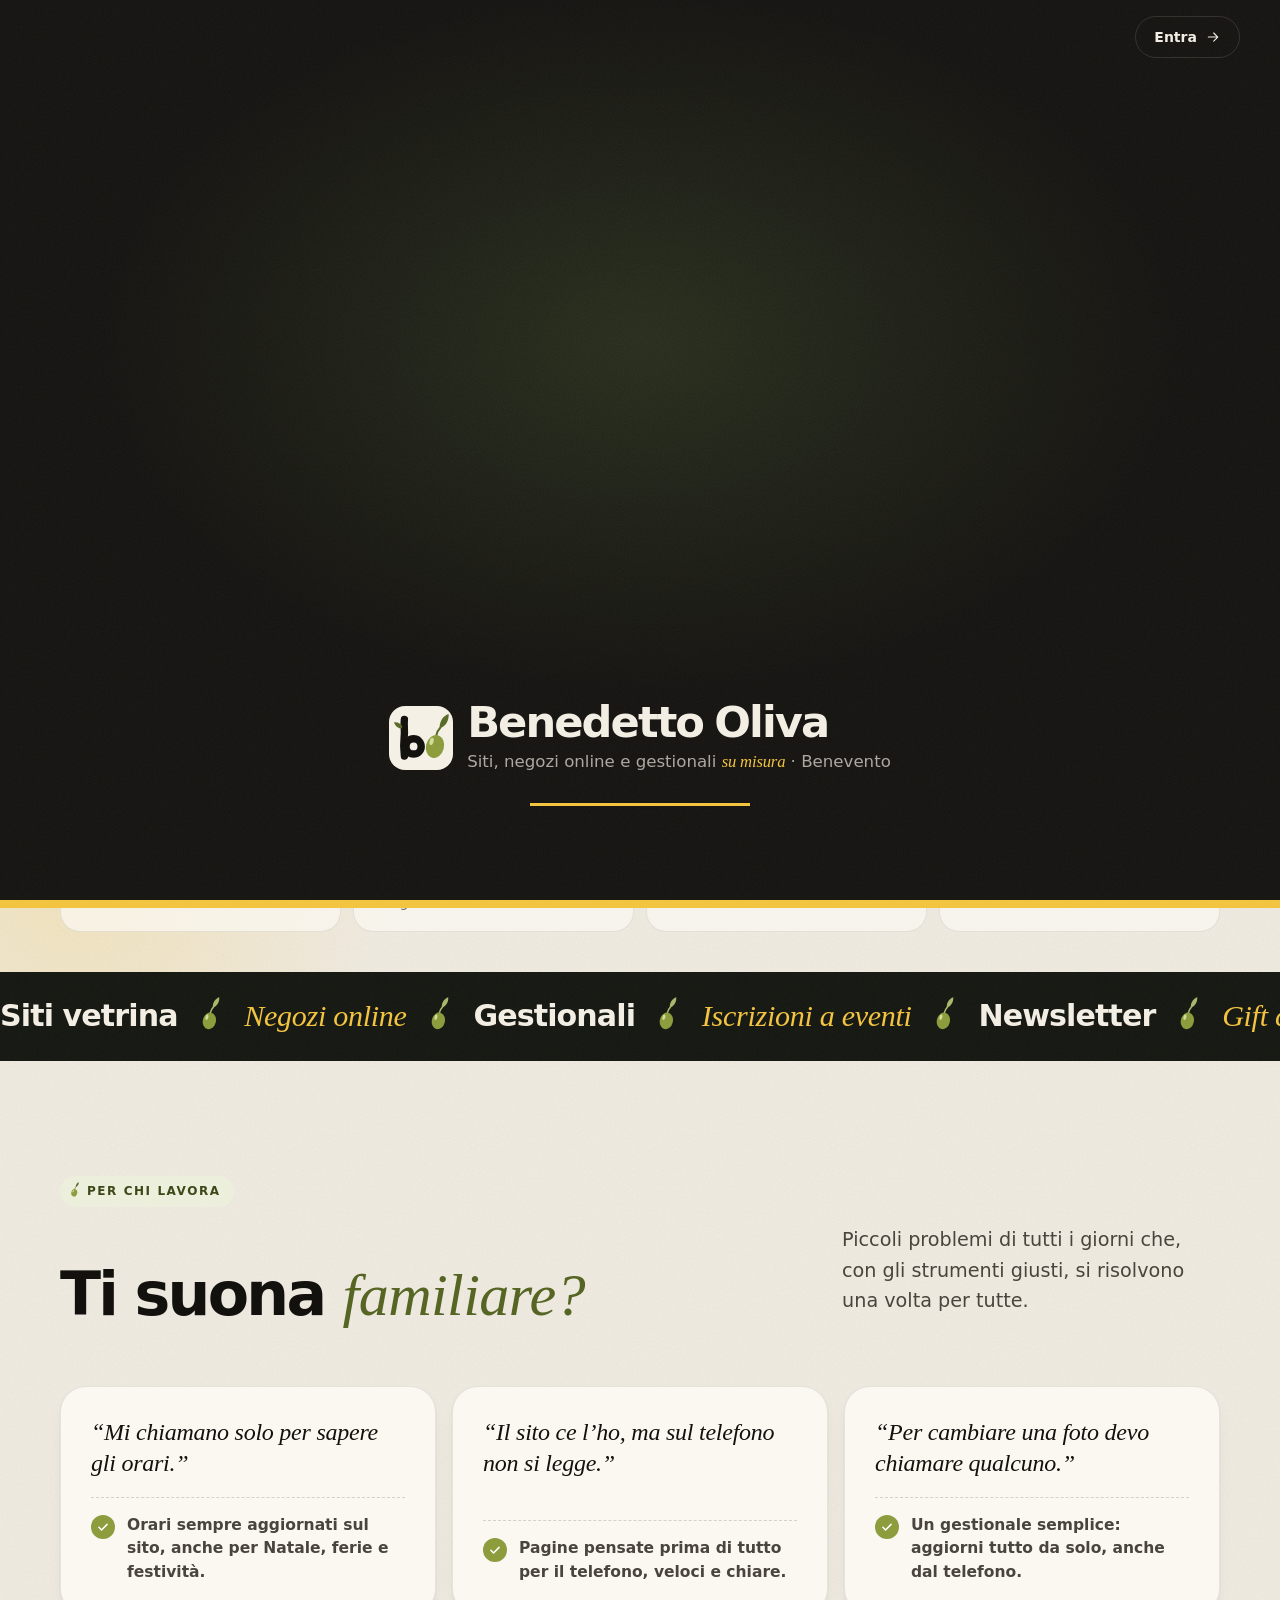
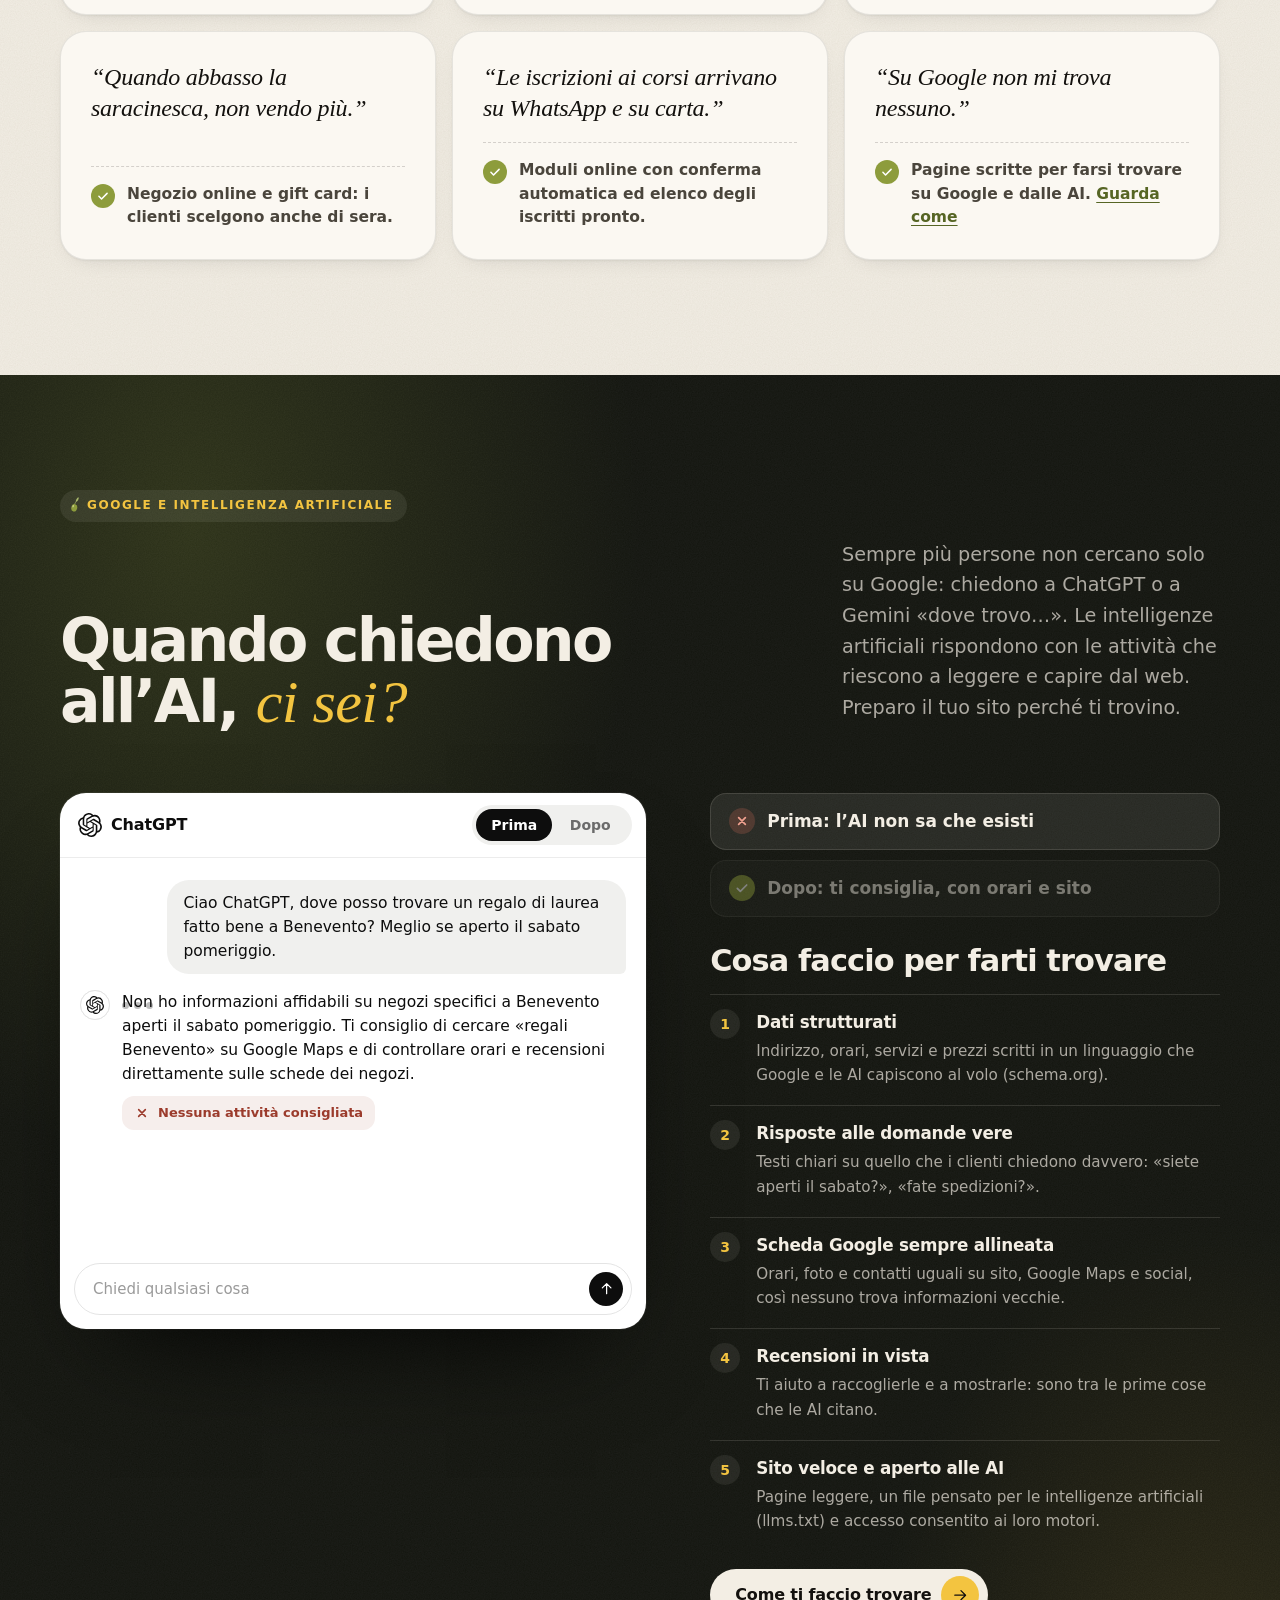
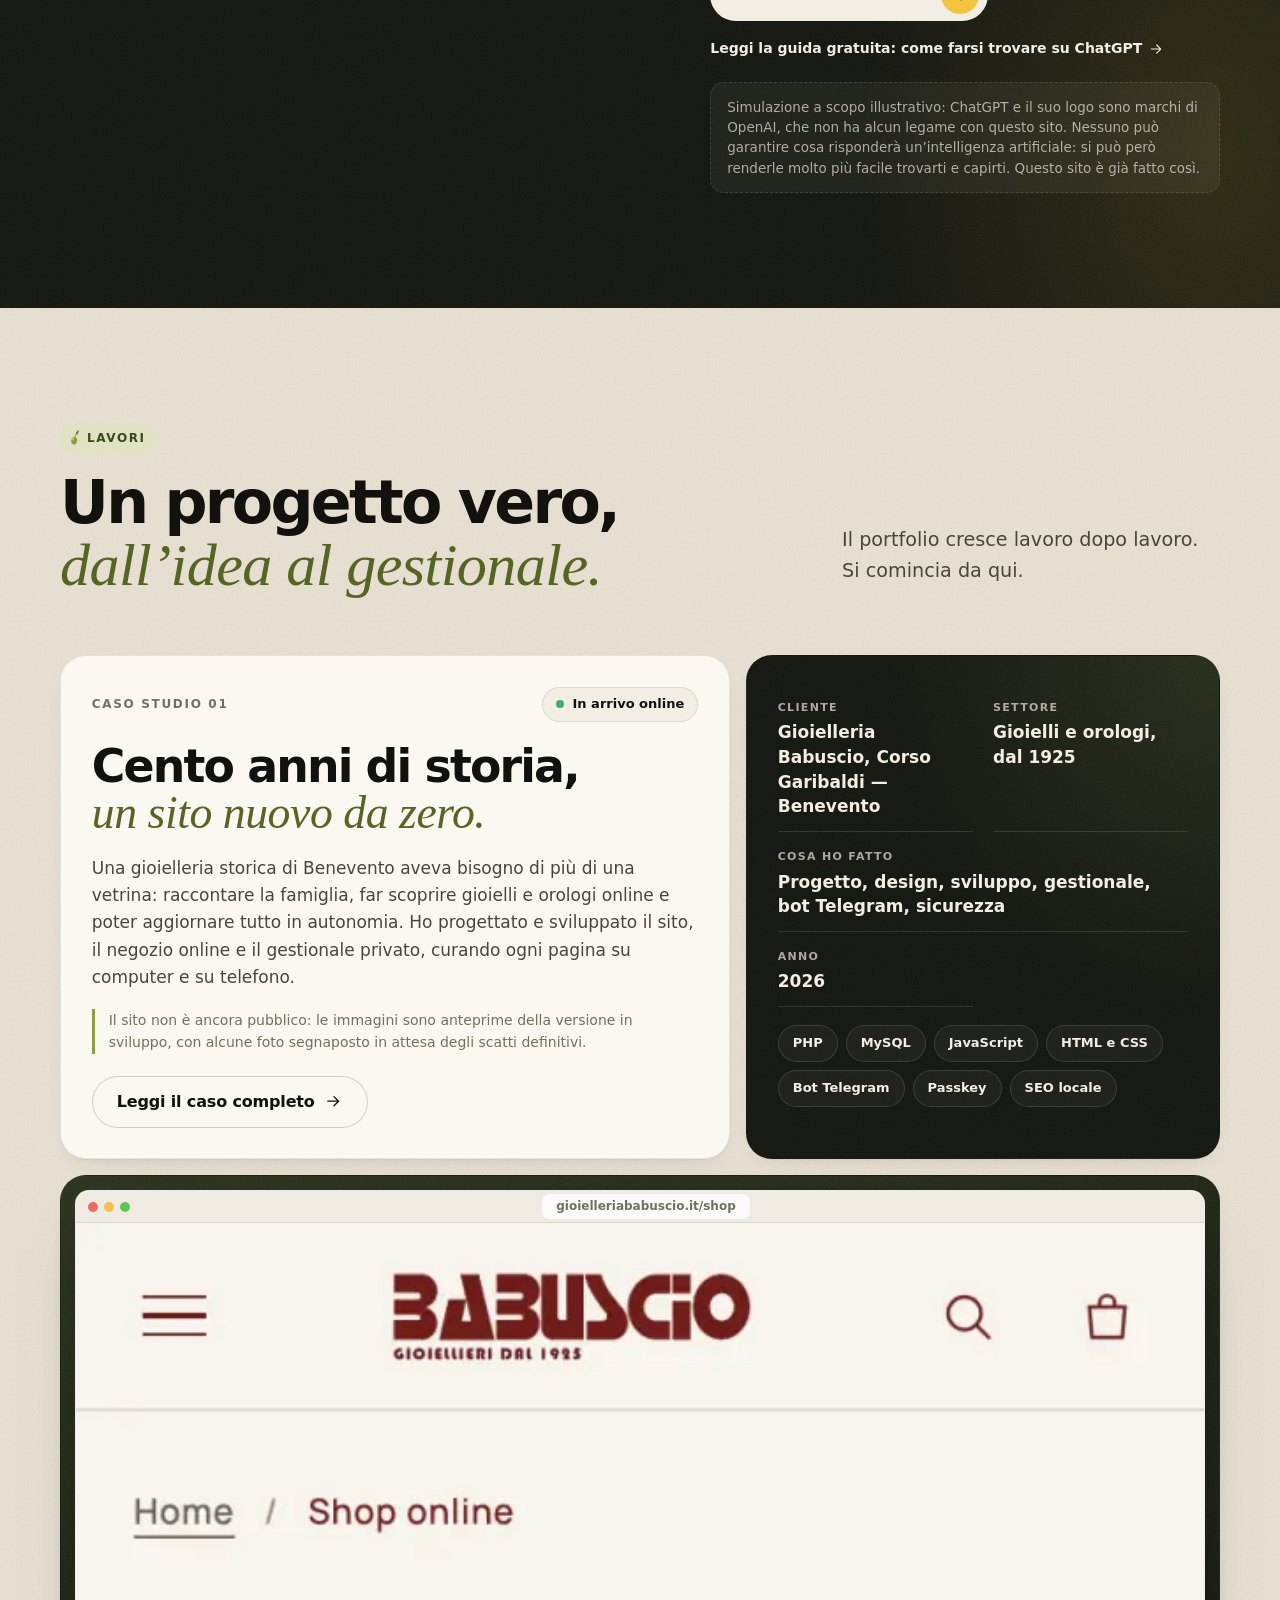
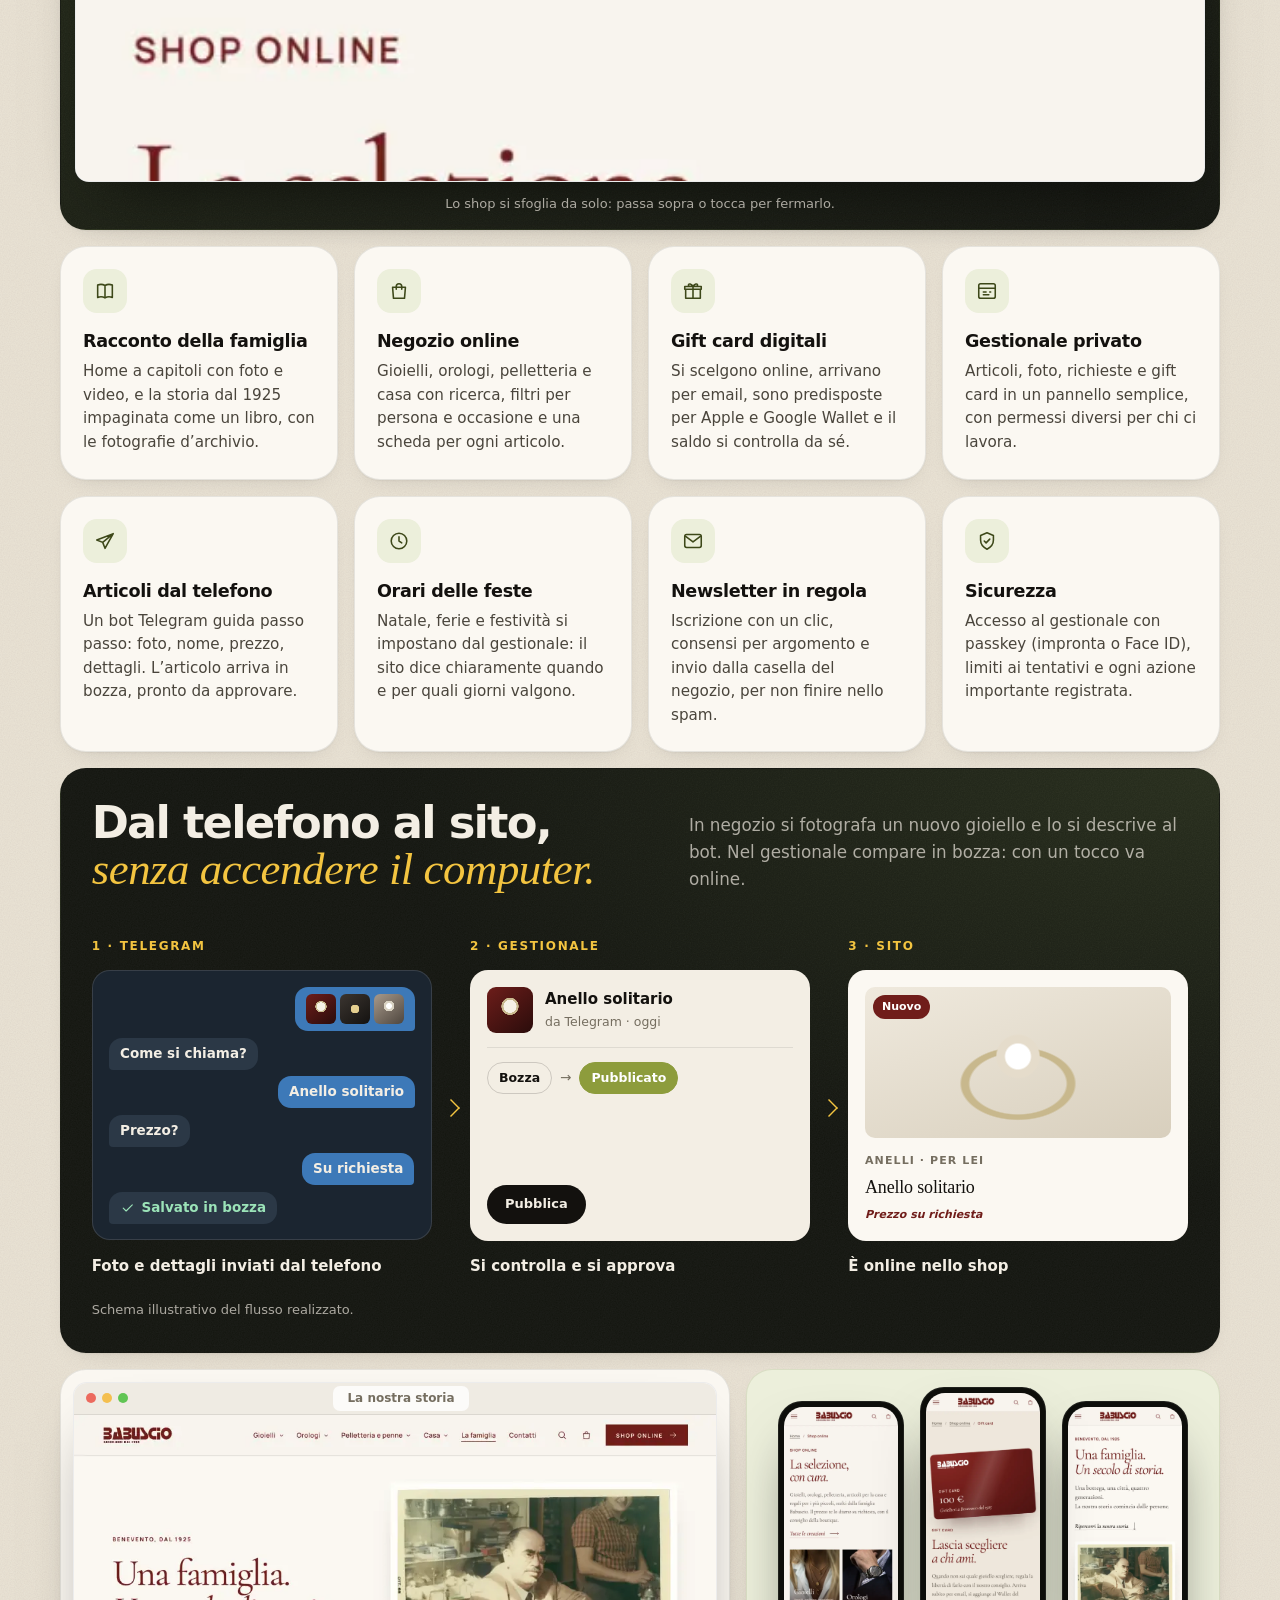
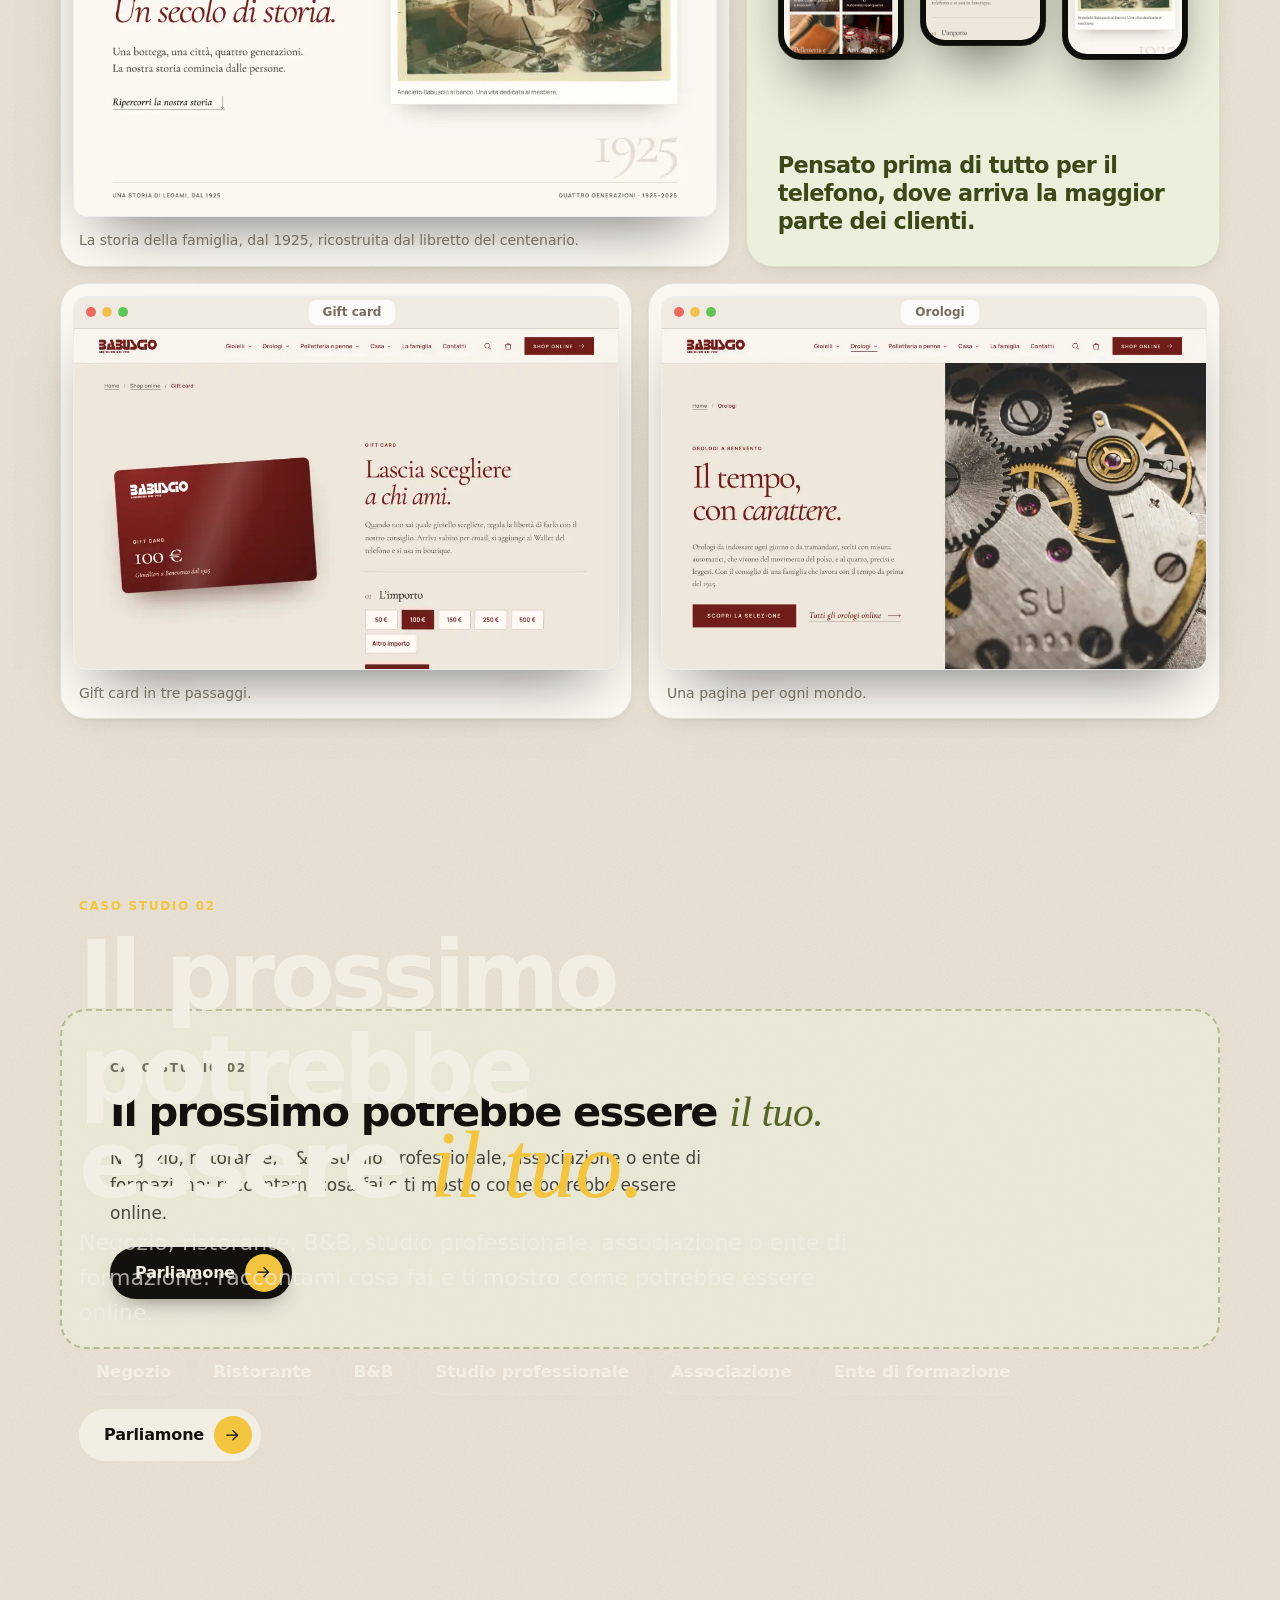
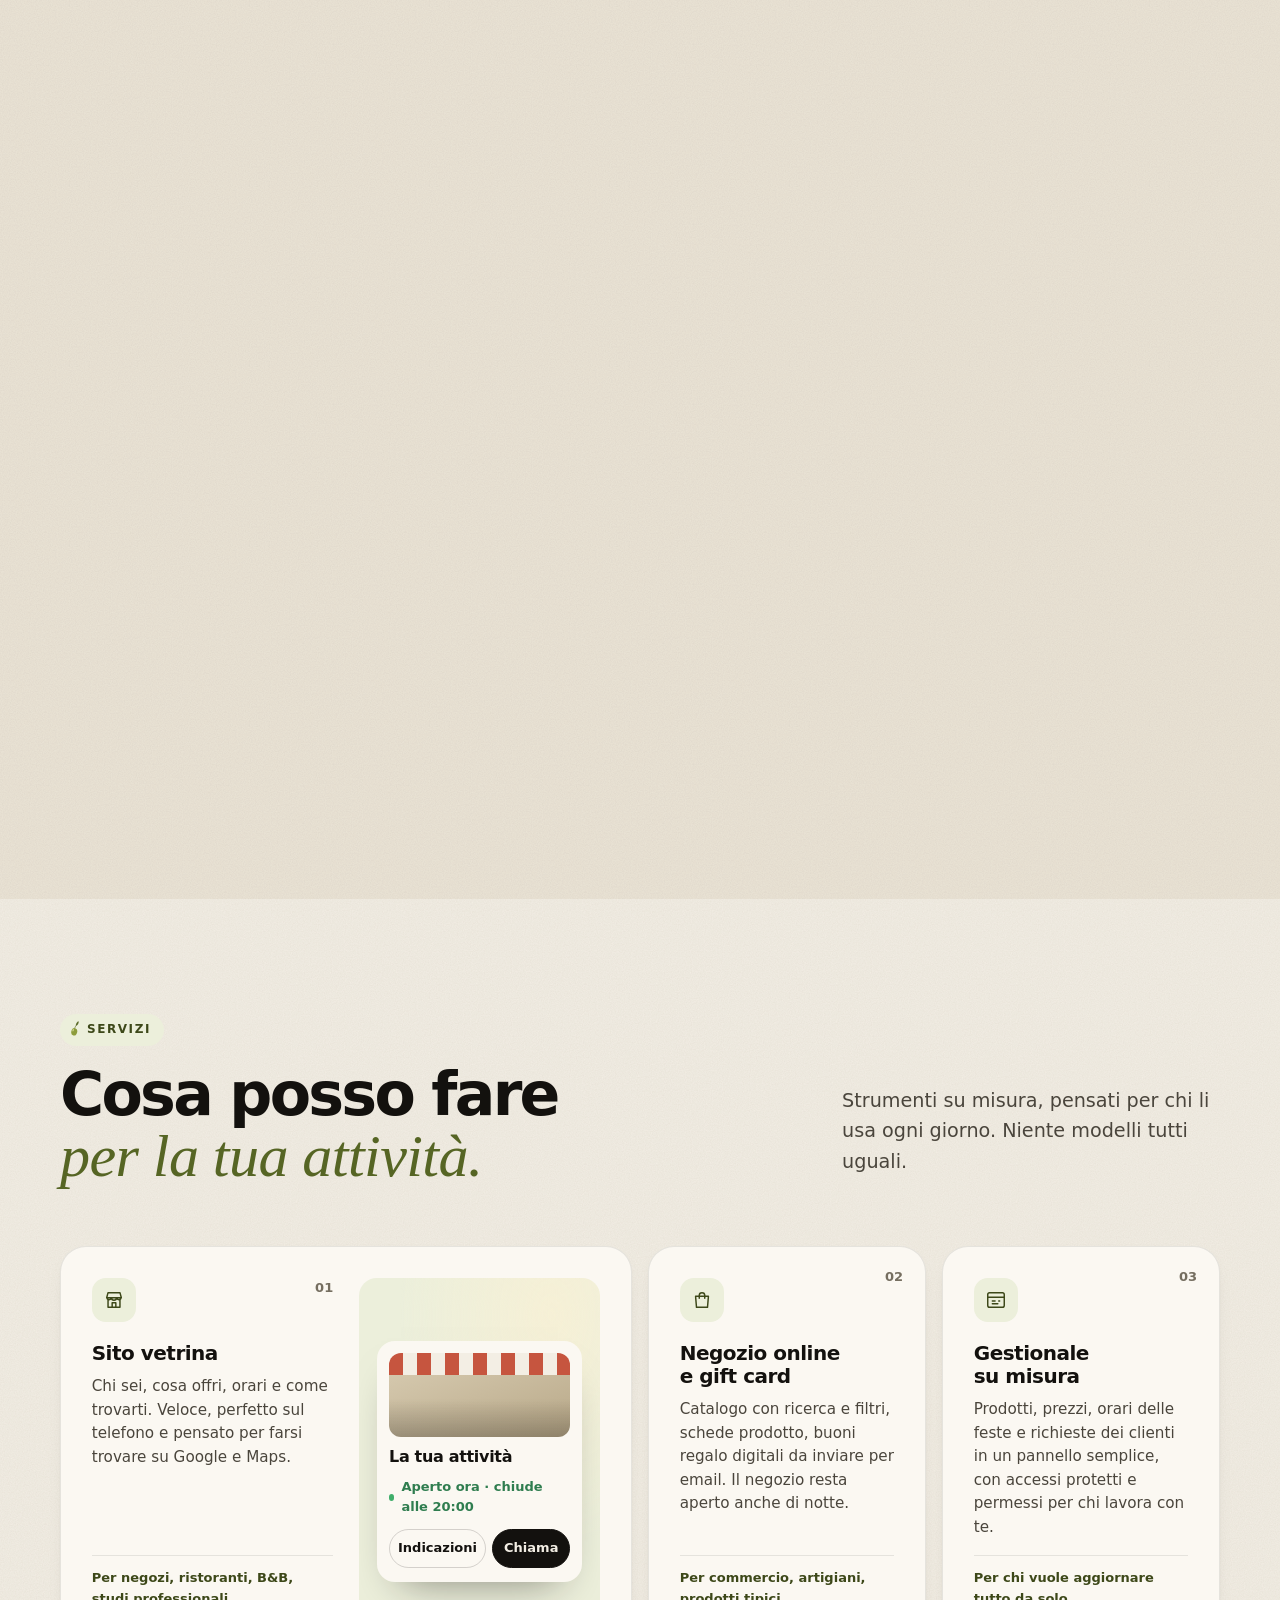
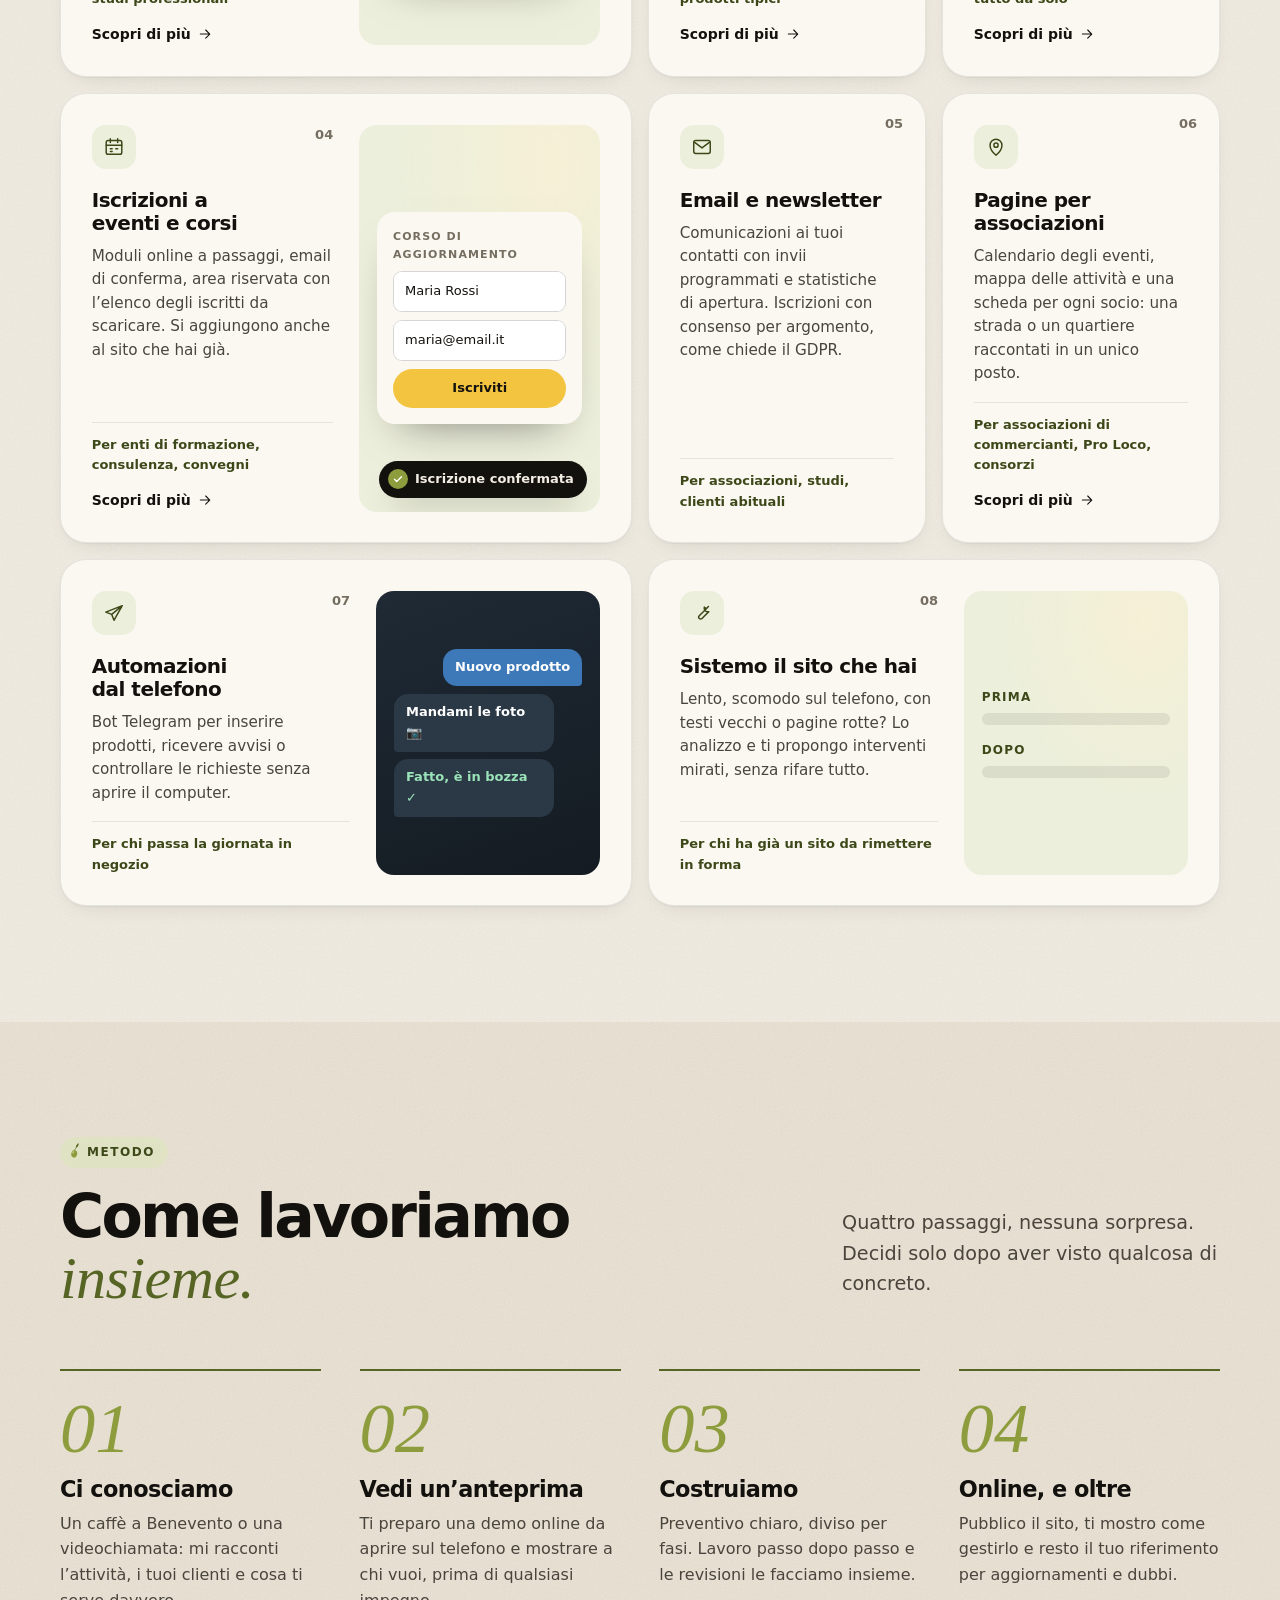
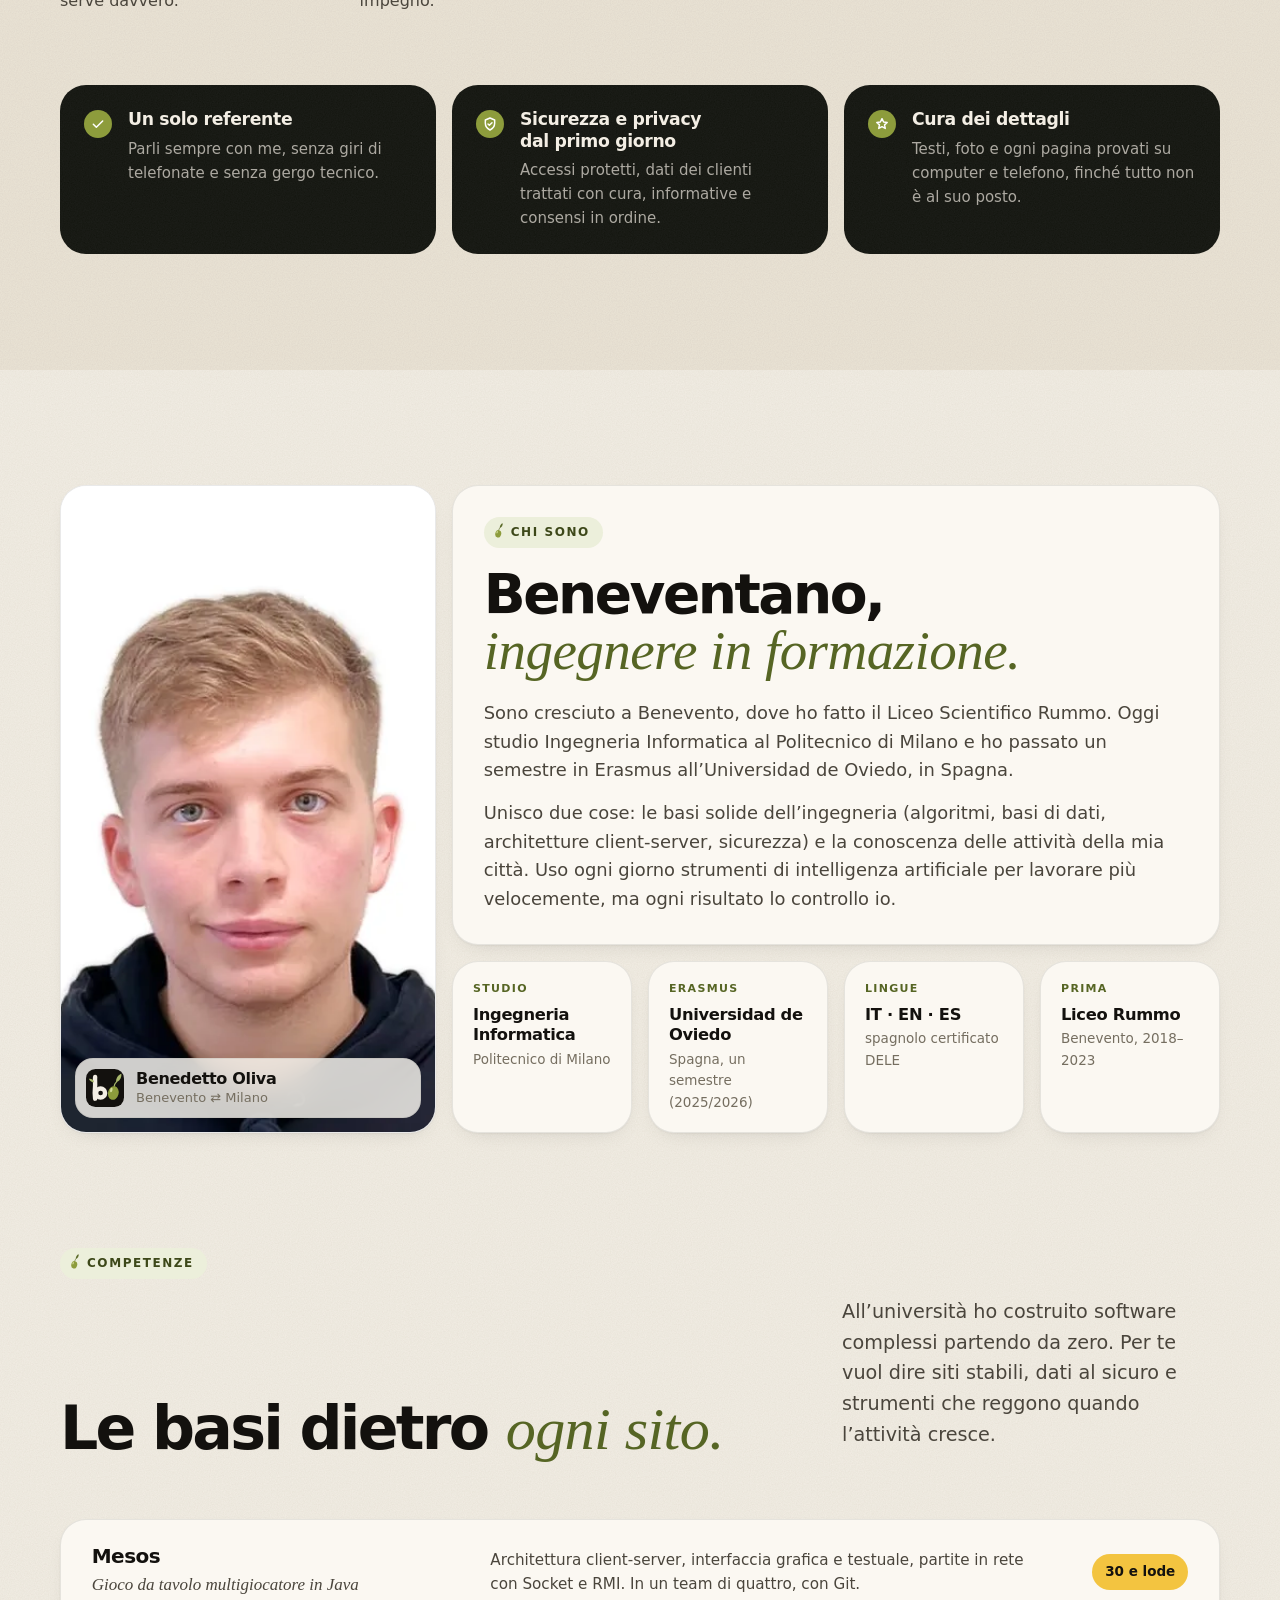
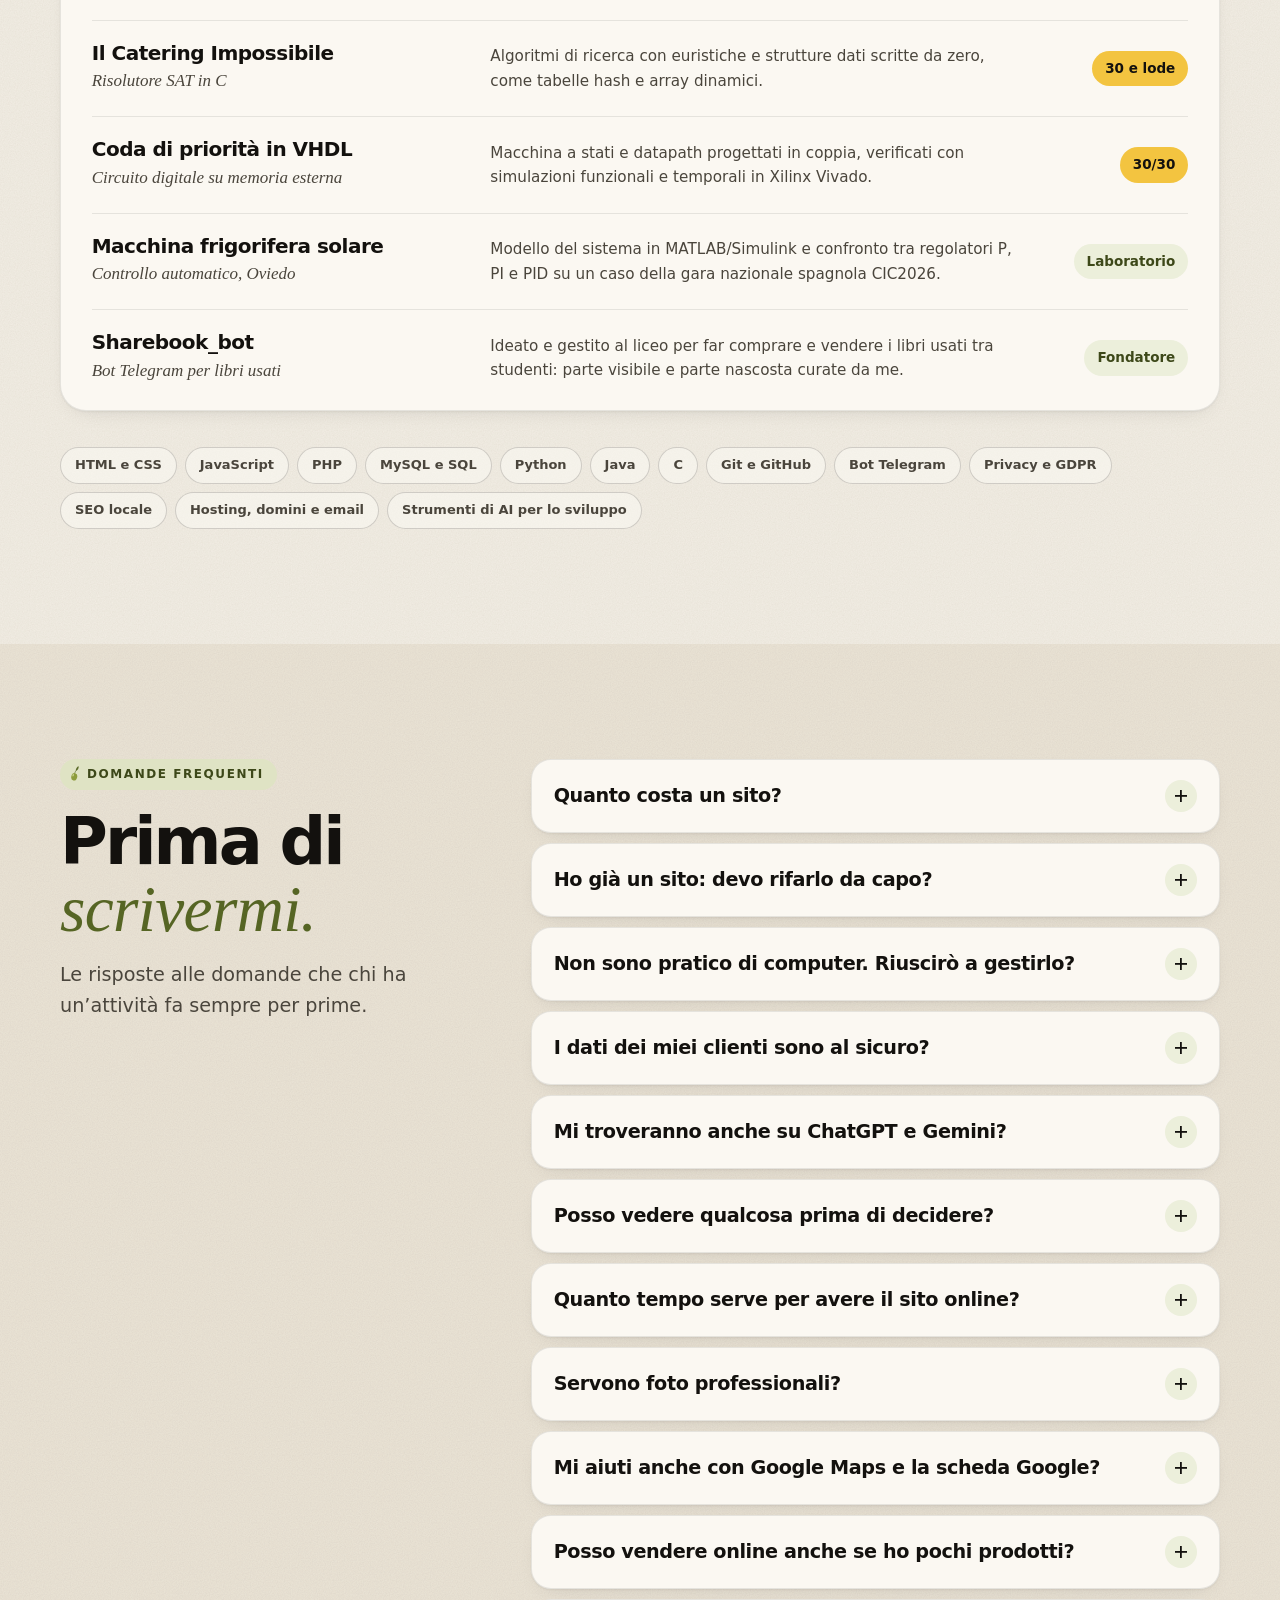
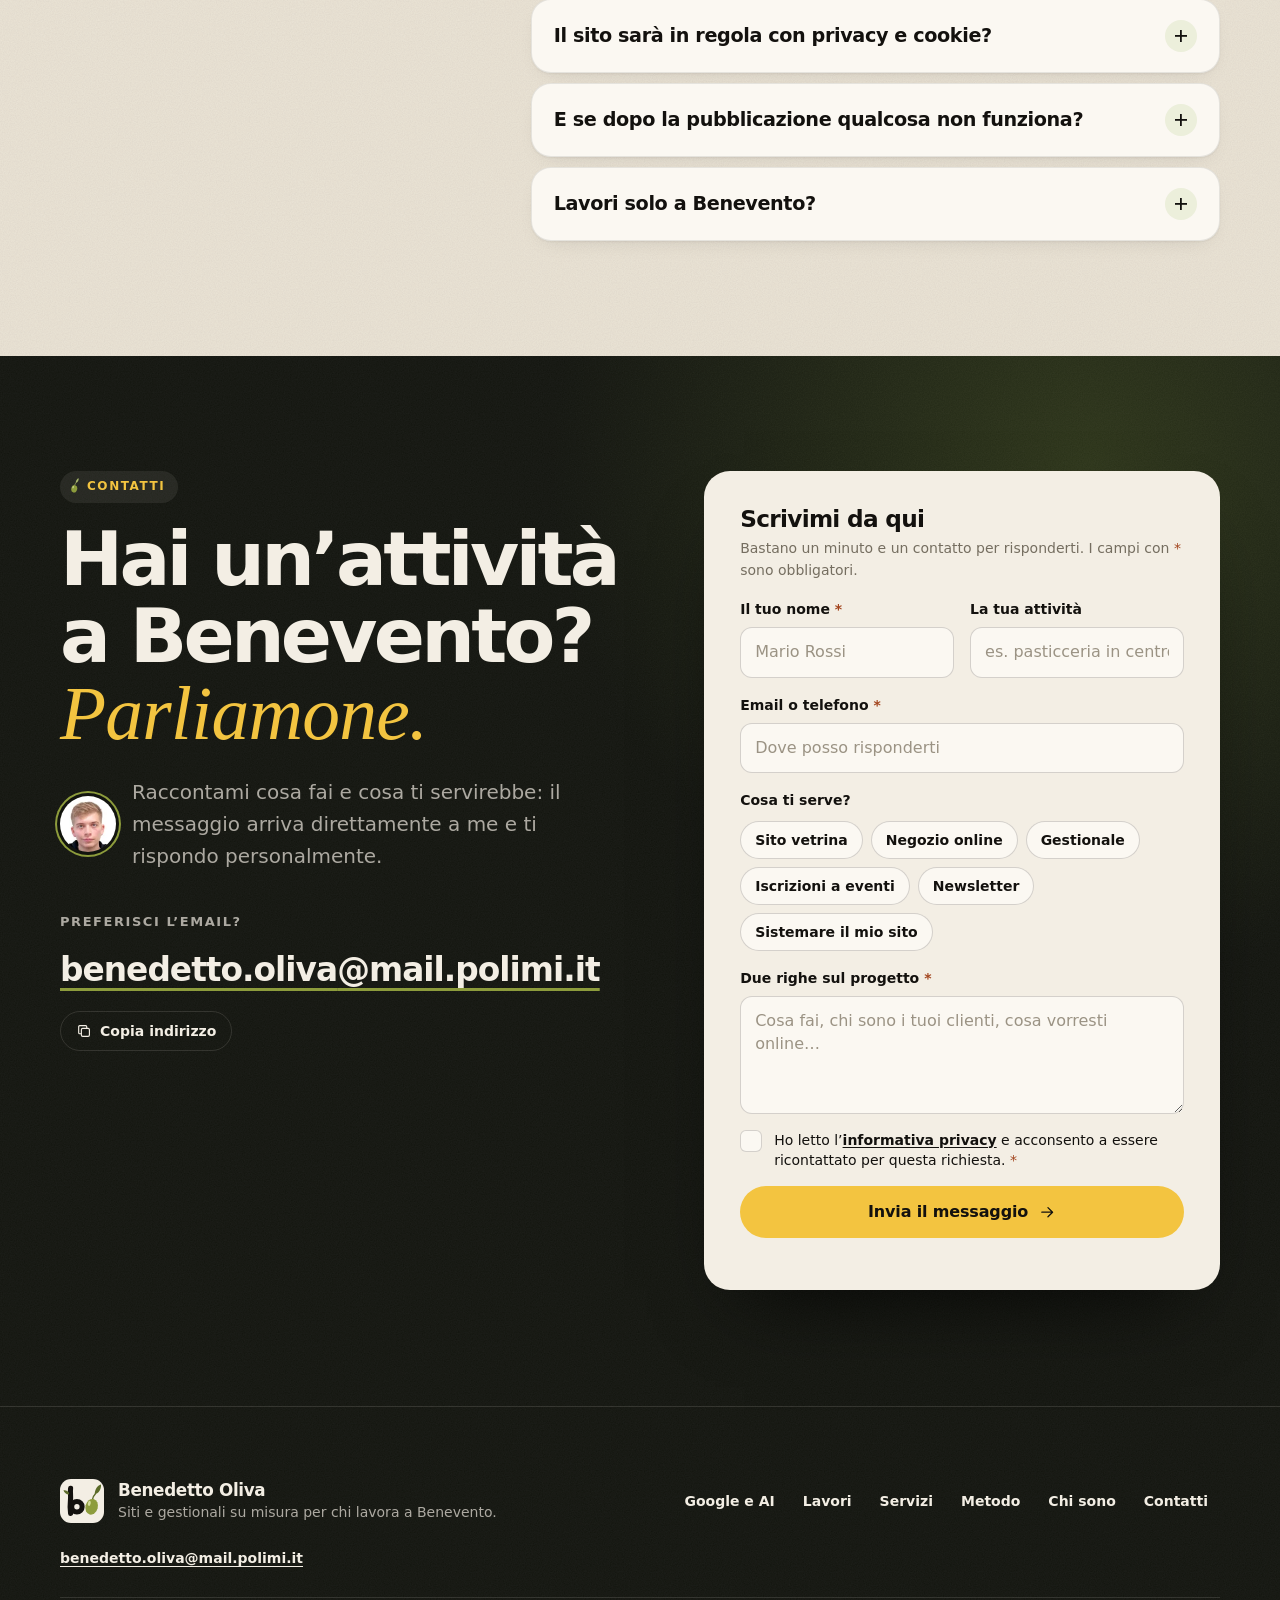
==== commit 822ce2d9: "Aggiorna portfolio" ====
--- a/index.html
+++ b/index.html
@@ -1 +1 @@
-<!doctype html> <!--! © 2026 Benedetto Oliva — tutti i diritti riservati. Codice, grafica e testi non possono essere copiati o riutilizzati senza autorizzazione scritta. --> <html lang="it"> <head> <meta charset="utf-8"> <meta name="viewport" content="width=device-width,initial-scale=1"> <meta name="author" content="Benedetto Oliva"> <meta name="copyright" content="© 2026 Benedetto Oliva"> <meta name="google-site-verification" content="Pg0C__H8mwwNJEGuQCDeKYDlH5m75D87Jm4U_qcwFLs"> <title>Benedetto Oliva — Siti web e gestionali per le attività di Benevento</title> <meta name="description" content="Siti vetrina, negozi online, gestionali, iscrizioni a eventi e visibilità su Google e sulle intelligenze artificiali, su misura per attività, associazioni ed enti di formazione di Benevento. Progettati e seguiti da Benedetto Oliva, Ingegneria Informatica al Politecnico di Milano."> <link rel="canonical" href="https://bennoolivaa.github.io/"> <meta name="robots" content="index, follow, max-image-preview:large, max-snippet:-1"> <link rel="alternate" type="text/markdown" href="llms.txt" title="Descrizione per le intelligenze artificiali"> <meta name="theme-color" content="#f3eee4"> <meta property="og:type" content="website"> <meta property="og:locale" content="it_IT"> <meta property="og:url" content="https://bennoolivaa.github.io/"> <meta property="og:title" content="Benedetto Oliva — Siti e gestionali su misura a Benevento"> <meta property="og:description" content="Siti vetrina, negozi online, gestionali e iscrizioni a eventi per le attività di Benevento. Scrivimi e parliamone."> <meta property="og:image" content="https://bennoolivaa.github.io/og.jpg"> <meta property="og:image:width" content="1200"> <meta property="og:image:height" content="630"> <meta name="twitter:card" content="summary_large_image"> <link rel="icon" href="favicon.svg" type="image/svg+xml"> <link rel="apple-touch-icon" href="apple-touch-icon.png"> <link rel="preload" href="assets/fonts/manrope-normal-latin.woff2" as="font" type="font/woff2" crossorigin> <link rel="preload" href="assets/fonts/source-serif-4-latin-wght-italic.woff2" as="font" type="font/woff2" crossorigin> <link rel="stylesheet" href="assets/css/site.css?v=22"> <script>document.documentElement.classList.add("js"),function(){var e=document.documentElement,t=/[?&]intro=1/.test(location.search),s=!1;try{s="1"===sessionStorage.getItem("bo:intro")}catch(e){}var a=window.matchMedia&&matchMedia("(prefers-reduced-motion: reduce)").matches;e.classList.add(t||!a&&!s?"splash-active":"splash-seen")}()</script> <script type="application/ld+json"> {"@context":"https://schema.org","@graph":[{"@type":"WebSite","@id":"https://bennoolivaa.github.io/#sito","url":"https://bennoolivaa.github.io/","name":"Benedetto Oliva — Siti web e gestionali a Benevento","inLanguage":"it-IT","publisher":{"@id":"https://bennoolivaa.github.io/#benedetto"}},{"@type":"Person","@id":"https://bennoolivaa.github.io/#benedetto","name":"Benedetto Oliva","url":"https://bennoolivaa.github.io/","image":"https://bennoolivaa.github.io/assets/img/benedetto-480.webp","email":"mailto:benedetto.oliva@mail.polimi.it","jobTitle":"Sviluppatore web e studente di Ingegneria Informatica","homeLocation":{"@type":"City","name":"Benevento"},"alumniOf":[{"@type":"CollegeOrUniversity","name":"Politecnico di Milano"},{"@type":"CollegeOrUniversity","name":"Universidad de Oviedo"}],"knowsLanguage":["it","en","es"],"knowsAbout":["Siti web","E-commerce","Gestionali su misura","SEO locale","Ottimizzazione per motori di ricerca e intelligenze artificiali","Dati strutturati schema.org","Sicurezza informatica","PHP","MySQL","JavaScript","Java","Python","C"]},{"@type":"ProfessionalService","@id":"https://bennoolivaa.github.io/#servizio","name":"Benedetto Oliva — Siti web e gestionali","url":"https://bennoolivaa.github.io/","image":"https://bennoolivaa.github.io/og.jpg","logo":"https://bennoolivaa.github.io/apple-touch-icon.png","description":"Siti vetrina, negozi online, gestionali su misura, iscrizioni a eventi e visibilità su Google e sulle intelligenze artificiali, per attività, associazioni ed enti di formazione di Benevento e provincia.","email":"benedetto.oliva@mail.polimi.it","founder":{"@id":"https://bennoolivaa.github.io/#benedetto"},"address":{"@type":"PostalAddress","addressLocality":"Benevento","addressRegion":"BN","addressCountry":"IT"},"areaServed":[{"@type":"City","name":"Benevento"},{"@type":"AdministrativeArea","name":"Provincia di Benevento"},{"@type":"Country","name":"Italia"}],"availableLanguage":["it","en","es"],"hasOfferCatalog":{"@type":"OfferCatalog","name":"Servizi","itemListElement":[{"@type":"Offer","itemOffered":{"@type":"Service","name":"Sito vetrina","description":"Chi sei, cosa offri, orari e come trovarti. Veloce, perfetto sul telefono e pensato per farsi trovare su Google e Maps."}},{"@type":"Offer","itemOffered":{"@type":"Service","name":"Negozio online e gift card","description":"Catalogo con ricerca e filtri, schede prodotto, buoni regalo digitali da inviare per email. Il negozio resta aperto anche di notte."}},{"@type":"Offer","itemOffered":{"@type":"Service","name":"Gestionale su misura","description":"Prodotti, prezzi, orari delle feste e richieste dei clienti in un pannello semplice, con accessi protetti e permessi per chi lavora con te."}},{"@type":"Offer","itemOffered":{"@type":"Service","name":"Iscrizioni a eventi e corsi","description":"Moduli online a passaggi, email di conferma, area riservata con l’elenco degli iscritti da scaricare. Si aggiungono anche al sito che hai già."}},{"@type":"Offer","itemOffered":{"@type":"Service","name":"Email e newsletter","description":"Comunicazioni ai tuoi contatti con invii programmati e statistiche di apertura. Iscrizioni con consenso per argomento, come chiede il GDPR."}},{"@type":"Offer","itemOffered":{"@type":"Service","name":"Pagine per associazioni","description":"Calendario degli eventi, mappa delle attività e una scheda per ogni socio: una strada o un quartiere raccontati in un unico posto."}},{"@type":"Offer","itemOffered":{"@type":"Service","name":"Automazioni dal telefono","description":"Bot Telegram per inserire prodotti, ricevere avvisi o controllare le richieste senza aprire il computer."}},{"@type":"Offer","itemOffered":{"@type":"Service","name":"Sistemo il sito che hai","description":"Lento, scomodo sul telefono, con testi vecchi o pagine rotte? Lo analizzo e ti propongo interventi mirati, senza rifare tutto."}},{"@type":"Offer","itemOffered":{"@type":"Service","name":"Visibilità su Google e sulle intelligenze artificiali","description":"Dati strutturati (schema.org), testi che rispondono alle domande vere dei clienti, scheda Google allineata al sito, recensioni in vista, sito veloce e aperto ai motori delle AI."}}]}},{"@type":"FAQPage","@id":"https://bennoolivaa.github.io/#domande","mainEntity":[{"@type":"Question","name":"Quanto costa un sito?","acceptedAnswer":{"@type":"Answer","text":"Dipende da cosa ti serve: una vetrina è molto diversa da un negozio con gestionale. Dopo il primo incontro ricevi un preventivo diviso per fasi, così sai esattamente cosa paghi e puoi partire anche solo dalla prima."}},{"@type":"Question","name":"Ho già un sito: devo rifarlo da capo?","acceptedAnswer":{"@type":"Answer","text":"Non per forza. Posso migliorare quello che hai o aggiungere solo ciò che manca, per esempio un modulo di iscrizione a un evento dentro un sito esistente."}},{"@type":"Question","name":"Non sono pratico di computer. Riuscirò a gestirlo?","acceptedAnswer":{"@type":"Answer","text":"Sì: i gestionali li disegno pensando a chi li userà, con pochi pulsanti chiari e funzioni pensate anche per il telefono. E per qualsiasi dubbio mi scrivi."}},{"@type":"Question","name":"I dati dei miei clienti sono al sicuro?","acceptedAnswer":{"@type":"Answer","text":"La sicurezza è un requisito dal primo giorno, non un controllo finale: accessi protetti, permessi per chi lavora con te, nessuna password o dato di pagamento dove non deve stare, consensi privacy in ordine."}},{"@type":"Question","name":"Mi troveranno anche su ChatGPT e Gemini?","acceptedAnswer":{"@type":"Answer","text":"Nessuno può garantirlo, ma si può fare molto: dati strutturati, testi che rispondono alle domande dei clienti, scheda Google aggiornata e recensioni in vista. Sono le stesse informazioni che le intelligenze artificiali leggono per rispondere."}},{"@type":"Question","name":"Posso vedere qualcosa prima di decidere?","acceptedAnswer":{"@type":"Answer","text":"Sì: dopo il primo incontro ti preparo un’anteprima online da aprire sul telefono e mostrare a chi vuoi, prima di qualsiasi impegno."}},{"@type":"Question","name":"Quanto tempo serve per avere il sito online?","acceptedAnswer":{"@type":"Answer","text":"Dipende da cosa ti serve: una vetrina richiede molto meno di un negozio con gestionale. Dopo il primo incontro ricevi le fasi del lavoro con le date, così sai quando sarà pronto ogni pezzo."}},{"@type":"Question","name":"Servono foto professionali?","acceptedAnswer":{"@type":"Answer","text":"Aiutano, ma non sono indispensabili per partire: si può cominciare con buone foto fatte col telefono, seguendo qualche mio consiglio, e sostituirle quando arrivano gli scatti definitivi."}},{"@type":"Question","name":"Mi aiuti anche con Google Maps e la scheda Google?","acceptedAnswer":{"@type":"Answer","text":"Sì: sistemiamo la scheda Google Business con orari, foto e contatti uguali al sito, così chi ti cerca su Google e su Maps trova sempre informazioni giuste."}},{"@type":"Question","name":"Posso vendere online anche se ho pochi prodotti?","acceptedAnswer":{"@type":"Answer","text":"Sì. Si può partire con pochi articoli, o anche solo con le gift card, e aggiungere il resto con calma dal gestionale, anche dal telefono."}},{"@type":"Question","name":"Il sito sarà in regola con privacy e cookie?","acceptedAnswer":{"@type":"Answer","text":"Sì: informativa privacy, consensi dove servono e, quando si può, nessun cookie di tracciamento. Come questo sito, che non ne usa."}},{"@type":"Question","name":"E se dopo la pubblicazione qualcosa non funziona?","acceptedAnswer":{"@type":"Answer","text":"Mi scrivi e me ne occupo io. Insieme al preventivo concordiamo come gestire assistenza e aggiornamenti dopo la pubblicazione, così sai già come funziona."}},{"@type":"Question","name":"Lavori solo a Benevento?","acceptedAnswer":{"@type":"Answer","text":"Benevento e provincia sono casa mia e preferisco conoscere le persone con cui lavoro. Per il resto ci si sente in videochiamata e per email, ovunque tu sia."}}]}]} </script> </head> <body> <svg width="0" height="0" style="position:absolute" aria-hidden="true"> <defs> <symbol id="logo" viewBox="0 0 64 64"><rect width="64" height="64" rx="16" fill="var(--l-bg)"/><g transform="translate(-2.5 0)"><rect x="9.5" y="10" width="8" height="42" rx="4" fill="var(--l-b)"/><circle cx="26" cy="40" r="8" fill="none" stroke="var(--l-b)" stroke-width="8"/><path d="M51.6 31.6C50.4 23.6 53.6 15.8 60 11.6c1.4 7.4-1.4 15.2-8.4 20Z" fill="var(--l-f)"/><ellipse cx="47.6" cy="41.2" rx="8.3" ry="11.4" transform="rotate(24 47.6 41.2)" fill="var(--l-o)"/><ellipse cx="44.4" cy="36.6" rx="1.9" ry="3.6" transform="rotate(24 44.4 36.6)" fill="var(--l-h)"/></g></symbol> <symbol id="i-arrow" viewBox="0 0 24 24"><path d="M5 12h14M13 6l6 6-6 6"/></symbol> <symbol id="i-down" viewBox="0 0 24 24"><path d="M12 5v14M6 13l6 6 6-6"/></symbol> <symbol id="i-store" viewBox="0 0 24 24"><path d="M4 9.5 5.5 4h13L20 9.5M4 9.5h16M4 9.5a2.7 2.7 0 0 0 5.3 0 2.7 2.7 0 0 0 5.4 0 2.7 2.7 0 0 0 5.3 0M5.5 12v8h13v-8M10 20v-5h4v5"/></symbol> <symbol id="i-bag" viewBox="0 0 24 24"><path d="M5 8h14l-1 12H6L5 8Z"/><path d="M9 10V7a3 3 0 0 1 6 0v3"/></symbol> <symbol id="i-gift" viewBox="0 0 24 24"><path d="M4 10h16v10H4zM3 7h18v3H3zM12 7v13M12 7c-1.5-3-5-3.5-5-1.2C7 7 9 7 12 7Zm0 0c1.5-3 5-3.5 5-1.2C17 7 15 7 12 7Z"/></symbol> <symbol id="i-panel" viewBox="0 0 24 24"><rect x="3" y="4" width="18" height="16" rx="2"/><path d="M3 9h18M8 13h3M8 16h6M15 13h1"/></symbol> <symbol id="i-send" viewBox="0 0 24 24"><path d="M21 4 3 11l6.5 2.5L12 20l3-5.5L21 4ZM9.5 13.5 21 4"/></symbol> <symbol id="i-calendar" viewBox="0 0 24 24"><rect x="3.5" y="5" width="17" height="15" rx="2"/><path d="M3.5 10h17M8 3v4M16 3v4M8 14h2M14 14h2M8 17h2"/></symbol> <symbol id="i-mail" viewBox="0 0 24 24"><rect x="3" y="5" width="18" height="14" rx="2"/><path d="m4 7 8 6 8-6"/></symbol> <symbol id="i-shield" viewBox="0 0 24 24"><path d="M12 3 5 6v5c0 4.5 3 8 7 10 4-2 7-5.5 7-10V6l-7-3Z"/><path d="m9 12 2 2 4-4"/></symbol> <symbol id="i-clock" viewBox="0 0 24 24"><circle cx="12" cy="12" r="8.5"/><path d="M12 7.5V12l3 2"/></symbol> <symbol id="i-book" viewBox="0 0 24 24"><path d="M4 5.5C6.5 4.5 9.5 4.5 12 6c2.5-1.5 5.5-1.5 8-.5V19c-2.5-1-5.5-1-8 .5-2.5-1.5-5.5-1.5-8-.5V5.5ZM12 6v13.5"/></symbol> <symbol id="i-star" viewBox="0 0 24 24"><path d="m12 4 2.4 5 5.4.6-4 3.7 1.1 5.4L12 16l-4.9 2.7 1.1-5.4-4-3.7 5.4-.6L12 4Z"/></symbol> <symbol id="i-pin" viewBox="0 0 24 24"><path d="M12 21s-6.5-5.6-6.5-11a6.5 6.5 0 0 1 13 0C18.5 15.4 12 21 12 21Z"/><circle cx="12" cy="10" r="2.3"/></symbol> <symbol id="i-wrench" viewBox="0 0 24 24"><path d="M14.5 5.5a4 4 0 0 0 4.9 5L12 18a2.1 2.1 0 1 1-3-3l7.5-7.4a4 4 0 0 0-2-2.1ZM19 5l-2.5 2.5"/></symbol> <symbol id="i-copy" viewBox="0 0 24 24"><rect x="8" y="8" width="12" height="12" rx="2"/><path d="M16 8V5.5A1.5 1.5 0 0 0 14.5 4h-9A1.5 1.5 0 0 0 4 5.5v9A1.5 1.5 0 0 0 5.5 16H8"/></symbol> <symbol id="i-openai" viewBox="0 0 24 24"><path fill="currentColor" stroke="none" d="M22.2819 9.8211a5.9847 5.9847 0 0 0-.5157-4.9108 6.0462 6.0462 0 0 0-6.5098-2.9A6.0651 6.0651 0 0 0 4.9807 4.1818a5.9847 5.9847 0 0 0-3.9977 2.9 6.0462 6.0462 0 0 0 .7427 7.0966 5.98 5.98 0 0 0 .511 4.9107 6.051 6.051 0 0 0 6.5146 2.9001A5.9847 5.9847 0 0 0 13.2599 24a6.0557 6.0557 0 0 0 5.7718-4.2058 5.9894 5.9894 0 0 0 3.9977-2.9001 6.0557 6.0557 0 0 0-.7475-7.0729zm-9.022 12.6081a4.4755 4.4755 0 0 1-2.8764-1.0408l.1419-.0804 4.7783-2.7582a.7948.7948 0 0 0 .3927-.6813v-6.7369l2.02 1.1686a.071.071 0 0 1 .038.052v5.5826a4.504 4.504 0 0 1-4.4945 4.4944zm-9.6607-4.1254a4.4708 4.4708 0 0 1-.5346-3.0137l.142.0852 4.783 2.7582a.7712.7712 0 0 0 .7806 0l5.8428-3.3685v2.3324a.0804.0804 0 0 1-.0332.0615L9.74 19.9502a4.4992 4.4992 0 0 1-6.1408-1.6464zM2.3408 7.8956a4.485 4.485 0 0 1 2.3655-1.9728V11.6a.7664.7664 0 0 0 .3879.6765l5.8144 3.3543-2.0201 1.1685a.0757.0757 0 0 1-.071 0l-4.8303-2.7865A4.504 4.504 0 0 1 2.3408 7.872zm16.5963 3.8558L13.1038 8.364 15.1192 7.2a.0757.0757 0 0 1 .071 0l4.8303 2.7913a4.4944 4.4944 0 0 1-.6765 8.1042v-5.6772a.79.79 0 0 0-.407-.667zm2.0107-3.0231l-.142-.0852-4.7735-2.7818a.7759.7759 0 0 0-.7854 0L9.409 9.2297V6.8974a.0662.0662 0 0 1 .0284-.0615l4.8303-2.7866a4.4992 4.4992 0 0 1 6.6802 4.66zM8.3065 12.863l-2.02-1.1638a.0804.0804 0 0 1-.038-.0567V6.0742a4.4992 4.4992 0 0 1 7.3757-3.4537l-.142.0805L8.704 5.459a.7948.7948 0 0 0-.3927.6813zm1.0976-2.3654l2.602-1.4998 2.6069 1.4998v2.9994l-2.5974 1.4997-2.6067-1.4997Z"/></symbol> <symbol id="i-x" viewBox="0 0 24 24"><path d="M7 7l10 10M17 7 7 17"/></symbol> <symbol id="i-check" viewBox="0 0 24 24"><path d="m5 12.5 4.5 4.5L19 7.5"/></symbol> <symbol id="i-camera" viewBox="0 0 24 24"><path d="M4 8h3l1.5-2.5h7L17 8h3v11H4V8Z"/><circle cx="12" cy="13" r="3.3"/></symbol> </defs> </svg> <div class="splash" id="splash" role="dialog" aria-modal="true" aria-label="Benedetto Oliva, introduzione"> <button class="splash-skip" type="button">Entra <svg class="ic" aria-hidden="true"><use href="#i-arrow"/></svg></button> <div class="splash-center"> <svg width="0" height="0" style="position:absolute" aria-hidden="true"><defs> <linearGradient id="pz-cielo" x1="0" y1="0" x2="0" y2="1"><stop offset="0" stop-color="#f8e2b8"/><stop offset=".7" stop-color="#f2bd7e"/><stop offset="1" stop-color="#e9a868"/></linearGradient> <linearGradient id="pz-arco" x1="0" y1="0" x2="1" y2="0"><stop offset="0" stop-color="#f4ead6"/><stop offset="1" stop-color="#dccbac"/></linearGradient> <symbol id="paesaggio" viewBox="0 0 200 150"> <rect width="200" height="150" fill="url(#pz-cielo)"/> <circle cx="152" cy="46" r="17" fill="#fff4d8"/><circle cx="152" cy="46" r="26" fill="#fff4d8" opacity=".25"/> <path d="M0 98 Q36 82 74 92 T150 86 T200 92 V150 H0Z" fill="#cdb78a"/> <g><rect x="64" y="50" width="62" height="74" fill="url(#pz-arco)"/><rect x="60" y="45" width="70" height="8" fill="#efe3cb"/><rect x="67" y="33" width="56" height="13" fill="#f4ead6"/> <rect x="64" y="68" width="62" height="2.4" fill="#d6c4a2"/><rect x="69" y="74" width="5" height="44" fill="#e3d3b5"/><rect x="116" y="74" width="5" height="44" fill="#e3d3b5"/> <path d="M81 124 V88 a14 14 0 0 1 28 0 V124Z" fill="#c98a55"/><path d="M84 124 V89 a11 11 0 0 1 22 0 V124Z" fill="#e7aa6c" opacity=".55"/></g> <path d="M0 116 Q48 102 98 114 T200 108 V150 H0Z" fill="#8d9c3c"/> <path d="M0 132 Q58 120 118 131 T200 126 V150 H0Z" fill="#566524"/> <g fill="#3d4819"><ellipse cx="22" cy="118" rx="9" ry="7"/><rect x="21" y="120" width="2" height="9"/><ellipse cx="178" cy="114" rx="8" ry="6"/><rect x="177" y="116" width="2" height="8"/></g> </symbol> </defs></svg> <div class="cine" aria-hidden="true"> <div class="cine-stage"> <div class="cine-browser"> <div class="cb-bar"><i></i><i></i><i></i><span class="cb-url"><b>latuaattivita.it</b></span><span class="cb-pubblica"><span class="cb-p1">Pubblica</span><span class="cb-p2">Online ✓</span></span></div> <div class="cb-page"> <div class="cb-wire"><span class="w w-nav"></span><span class="w w-img"></span><span class="w w-t1"></span><span class="w w-t2"></span><span class="w w-p"></span><span class="w w-btn"></span><span class="w w-card"></span><span class="w w-card"></span><span class="w w-card"></span></div> <div class="cb-design"> <div class="d-nav"><span class="d-logo"><i></i>La tua attività</span><span class="d-links"><i></i><i></i><i></i></span><span class="d-cta">Prenota</span></div> <b class="d-t">Il tuo negozio,<br><em>sempre aperto.</em></b> <span class="d-sub">Orari, prodotti e contatti sempre aggiornati.</span> <span class="d-btn">Scopri di più</span> <svg class="d-img" viewBox="0 0 200 150" preserveAspectRatio="xMidYMid slice"><use href="#paesaggio"/></svg> <span class="d-card d-c1"><i></i><b></b><small></small></span><span class="d-card d-c2"><i></i><b></b><small></small></span><span class="d-card d-c3"><i></i><b></b><small></small></span> </div> </div> </div> <div class="cine-phone"><div class="p-page"> <div class="p-nav"><i></i><span></span></div> <svg class="p-img" viewBox="0 0 200 150" preserveAspectRatio="xMidYMid slice"><use href="#paesaggio"/></svg> <b class="p-t">Il tuo negozio, <em>sempre aperto.</em></b> <span class="p-line"></span><span class="p-line p-line2"></span> <span class="p-btn">Prenota</span> <span class="p-card"></span><span class="p-card p-card2"></span> </div></div> <ul class="cine-chips"><li>Sito vetrina</li><li>Negozio online</li><li>Gestionale</li><li>Google e AI</li></ul> <div class="cine-sparks"><i></i><i></i><i></i><i></i><i></i><i></i><i></i><i></i><i></i><i></i></div> <span class="cine-click"></span> <svg class="cine-cursor" viewBox="0 0 24 24"><path d="M4 2.5 19.5 12l-7.1 1.4L9 20.5 4 2.5Z"/></svg> </div> </div> <div class="splash-firma"> <svg class="splash-mark" viewBox="0 0 64 64" aria-hidden="true"> <rect width="64" height="64" rx="16" fill="#f5f0e6"/> <g transform="translate(-2.5 0)"> <g class="sm-b"><rect x="9.5" y="10" width="8" height="42" rx="4" fill="#14120f"/><circle cx="26" cy="40" r="8" fill="none" stroke="#14120f" stroke-width="8"/></g> <g class="sm-oliva"><path d="M51.6 31.6C50.4 23.6 53.6 15.8 60 11.6c1.4 7.4-1.4 15.2-8.4 20Z" fill="#5b6b29"/><ellipse cx="47.6" cy="41.2" rx="8.3" ry="11.4" transform="rotate(24 47.6 41.2)" fill="#8d9c3c"/><ellipse cx="44.4" cy="36.6" rx="1.9" ry="3.6" transform="rotate(24 44.4 36.6)" fill="#d4dc9a"/></g> </g> </svg> <div><p class="splash-name"><span>Benedetto</span><span>Oliva</span></p> <p class="splash-tag">Siti, negozi online e gestionali <em>su misura</em> · Benevento</p></div> </div> <i class="splash-line" aria-hidden="true"></i> </div> </div> <script>!function(){var t=document.documentElement,e=document.getElementById("splash");if(t.classList.contains("splash-active")){var n=!1,i=e.querySelector(".splash-skip");e.addEventListener("click",s),document.addEventListener("keydown",function(t){"Escape"===t.key&&s()}),window.__chiudiIntro=s,["assets/vendor/gsap-3.12.5.min.js","assets/js/intro.js?v=4"].forEach(function(t){var e=document.createElement("script");e.src=t,e.async=!1,document.head.appendChild(e)});var o=!1;window.__introPronta=function(){o&&!window.__introPartita&&window.__introRegia()},document.fonts&&document.fonts.ready&&document.fonts.ready.then(a),setTimeout(a,700),setTimeout(s,7e3)}else e.remove();function s(){if(!n){n=!0,window.__introChiusa=!0,e.classList.add("is-closing"),t.classList.remove("splash-active");try{sessionStorage.setItem("bo:intro","1")}catch(t){}document.activeElement===i&&i.blur(),setTimeout(function(){e.remove()},900)}}function a(){o||(o=!0,e.classList.add("go"),window.__introRegia?window.__introRegia():setTimeout(function(){window.__introPartita||s()},1500))}}()</script> <a class="skip" href="#main">Vai al contenuto</a> <header class="top" id="top"> <div class="top-pill"> <a class="brand" href="#main" aria-label="Benedetto Oliva, torna all’inizio"> <svg class="logo" aria-hidden="true"><use href="#logo"/></svg> <span class="brand-name">Benedetto Oliva</span> </a> <nav class="nav" aria-label="Sezioni"> <a href="#trovarti">Google e AI</a> <a href="#lavori">Lavori</a> <a href="#servizi">Servizi</a> <a href="#metodo">Metodo</a> <a href="#chi-sono">Chi sono</a> </nav> <a class="btn btn-sm btn-ink top-cta" href="#contatti">Scrivimi</a> <span class="top-progress" aria-hidden="true"></span> <button class="menu-btn" type="button" aria-expanded="false" aria-controls="menu" aria-label="Apri il menu"><span></span><span></span></button> </div> <nav class="menu" id="menu" aria-label="Menu" hidden> <a href="#trovarti">Google e AI <svg class="ic" aria-hidden="true"><use href="#i-arrow"/></svg></a> <a href="#lavori">Lavori <svg class="ic" aria-hidden="true"><use href="#i-arrow"/></svg></a> <a href="#servizi">Servizi <svg class="ic" aria-hidden="true"><use href="#i-arrow"/></svg></a> <a href="#metodo">Metodo <svg class="ic" aria-hidden="true"><use href="#i-arrow"/></svg></a> <a href="#chi-sono">Chi sono <svg class="ic" aria-hidden="true"><use href="#i-arrow"/></svg></a> <a href="#domande">Domande <svg class="ic" aria-hidden="true"><use href="#i-arrow"/></svg></a> <a class="menu-cta" href="#contatti">Scrivimi <svg class="ic" aria-hidden="true"><use href="#i-arrow"/></svg></a> </nav> </header> <main id="main"> <section class="hero"> <div class="wrap hero-grid"> <div class="hero-copy"> <p class="pill reveal"><span class="dot" aria-hidden="true"></span>Portfolio in costruzione · nuovi lavori in arrivo</p> <h1 class="reveal">Siti e gestionali <em>su misura</em> per le attività di Benevento.</h1> <div class="hero-row reveal"> <div class="intro"> <img class="avatar" src="assets/img/benedetto-avatar-96.webp" srcset="assets/img/benedetto-avatar-96.webp, assets/img/benedetto-avatar-192.webp 2x" width="64" height="64" alt="Foto di Benedetto Oliva"> <p class="lead">Sono Benedetto, beneventano, studente di Ingegneria Informatica al Politecnico di Milano. Progetto e realizzo siti vetrina, negozi online e gestionali che puoi aggiornare da solo, anche dal telefono.</p> </div> <div class="hero-cta"> <a class="btn btn-ink btn-arrow" href="#contatti">Raccontami il tuo progetto <span class="btn-ic"><svg class="ic" aria-hidden="true"><use href="#i-arrow"/></svg></span></a> <a class="btn btn-ghost" href="#lavori">Guarda un lavoro <svg class="ic" aria-hidden="true"><use href="#i-down"/></svg></a> </div> </div> </div> <figure class="stage reveal"> <div class="plate"> <div class="browser"> <div class="bar" aria-hidden="true"><i></i><i></i><i></i><span>gioielleriababuscio.it</span></div> <img src="assets/img/babuscio-home-1600.webp" srcset="assets/img/babuscio-home-960.webp 960w, assets/img/babuscio-home-1600.webp 1600w" sizes="(min-width: 1000px) 46vw, 92vw" width="1600" height="1000" alt="Home page del nuovo sito della Gioielleria Babuscio su computer: foto a tutto schermo e il titolo “Brillare è un’arte.”" fetchpriority="high"> </div> <div class="phone"> <img src="assets/img/babuscio-home-m-600.webp" width="600" height="1298" alt="La stessa home page della Gioielleria Babuscio vista su telefono"> </div> </div> <figcaption class="stage-tag"><span class="dot" aria-hidden="true"></span>Gioielleria Babuscio · in arrivo online</figcaption> </figure> <ul class="proof reveal" aria-label="In breve"> <li><strong>Politecnico di Milano</strong><span>Ingegneria Informatica</span></li> <li><strong>30 e lode</strong><span>nei progetti d’esame di software e algoritmi</span></li> <li><strong>IT · EN · ES</strong><span>italiano, inglese e spagnolo</span></li> <li><strong>Benevento</strong><span>di persona o in videochiamata</span></li> </ul> </div> </section> <div class="marquee" aria-hidden="true"> <div class="marquee-track"> <span>Siti vetrina</span><span>Negozi online</span><span>Gestionali</span><span>Iscrizioni a eventi</span><span>Newsletter</span><span>Gift card</span><span>Bot Telegram</span><span>Privacy e sicurezza</span> <span>Siti vetrina</span><span>Negozi online</span><span>Gestionali</span><span>Iscrizioni a eventi</span><span>Newsletter</span><span>Gift card</span><span>Bot Telegram</span><span>Privacy e sicurezza</span> </div> </div> <section class="section" id="problemi" aria-labelledby="problemi-t"> <div class="wrap"> <header class="sec-head sec-head-split reveal"> <p class="eyebrow">Per chi lavora</p> <h2 id="problemi-t">Ti suona <em>familiare?</em></h2> <p class="sec-intro">Piccoli problemi di tutti i giorni che, con gli strumenti giusti, si risolvono una volta per tutte.</p> </header> <ul class="problems"> <li class="reveal"><p class="pb-q">“Mi chiamano solo per sapere gli orari.”</p><p class="pb-a"><svg class="ic" aria-hidden="true"><use href="#i-check"/></svg>Orari sempre aggiornati sul sito, anche per Natale, ferie e festività.</p></li> <li class="reveal"><p class="pb-q">“Il sito ce l’ho, ma sul telefono non si legge.”</p><p class="pb-a"><svg class="ic" aria-hidden="true"><use href="#i-check"/></svg>Pagine pensate prima di tutto per il telefono, veloci e chiare.</p></li> <li class="reveal"><p class="pb-q">“Per cambiare una foto devo chiamare qualcuno.”</p><p class="pb-a"><svg class="ic" aria-hidden="true"><use href="#i-check"/></svg>Un gestionale semplice: aggiorni tutto da solo, anche dal telefono.</p></li> <li class="reveal"><p class="pb-q">“Quando abbasso la saracinesca, non vendo più.”</p><p class="pb-a"><svg class="ic" aria-hidden="true"><use href="#i-check"/></svg>Negozio online e gift card: i clienti scelgono anche di sera.</p></li> <li class="reveal"><p class="pb-q">“Le iscrizioni ai corsi arrivano su WhatsApp e su carta.”</p><p class="pb-a"><svg class="ic" aria-hidden="true"><use href="#i-check"/></svg>Moduli online con conferma automatica ed elenco degli iscritti pronto.</p></li> <li class="reveal"><p class="pb-q">“Su Google non mi trova nessuno.”</p><p class="pb-a"><svg class="ic" aria-hidden="true"><use href="#i-check"/></svg><span>Pagine scritte per farsi trovare su Google e dalle AI. <a href="#trovarti">Guarda come</a></span></p></li> </ul> </div> </section> <section class="section section-dark" id="trovarti" aria-labelledby="trovarti-t"> <div class="wrap"> <header class="sec-head sec-head-split reveal"> <p class="eyebrow">Google e intelligenza artificiale</p> <h2 id="trovarti-t">Quando chiedono all’AI, <em>ci sei?</em></h2> <p class="sec-intro">Sempre più persone non cercano solo su Google: chiedono a ChatGPT o a Gemini «dove trovo…». Le intelligenze artificiali rispondono con le attività che riescono a leggere e capire dal web. Preparo il tuo sito perché ti trovino.</p> </header> <div class="ai-grid"> <div class="ai-chat reveal" id="ai-chat" data-stato="prima"> <div class="ai-top"> <span class="ai-app"><svg class="ai-logo" aria-hidden="true"><use href="#i-openai"/></svg>ChatGPT</span> <div class="ai-switch" role="tablist" aria-label="Confronto prima e dopo"> <button type="button" role="tab" aria-selected="true" data-stato="prima">Prima</button> <button type="button" role="tab" aria-selected="false" data-stato="dopo">Dopo</button> <span class="ai-thumb" aria-hidden="true"></span> </div> </div> <div class="ai-body"> <p class="msg user">Ciao ChatGPT, dove posso trovare un regalo di laurea fatto bene a Benevento? Meglio se aperto il sabato pomeriggio.</p> <div class="ai-risposte"> <div class="msg ai typing" aria-hidden="true"><i class="ai-av"><svg aria-hidden="true"><use href="#i-openai"/></svg></i><span class="dots"><i></i><i></i><i></i></span></div> <div class="msg ai risposta" data-risposta="prima" aria-live="polite"> <i class="ai-av" aria-hidden="true"><svg><use href="#i-openai"/></svg></i> <div class="ai-text"> <span class="ai-label">Prima</span> <p>Non ho informazioni affidabili su negozi specifici a Benevento aperti il sabato pomeriggio. Ti consiglio di cercare «regali Benevento» su Google Maps e di controllare orari e recensioni direttamente sulle schede dei negozi.</p> <span class="ai-none"><svg class="ic" aria-hidden="true"><use href="#i-x"/></svg>Nessuna attività consigliata</span> </div> </div> <div class="msg ai risposta" data-risposta="dopo" aria-live="polite"> <i class="ai-av" aria-hidden="true"><svg><use href="#i-openai"/></svg></i> <div class="ai-text"> <span class="ai-label">Dopo</span> <p>Ti consiglio <mark class="ai-hl">La tua attività</mark>, in pieno centro a Benevento. Dal suo sito risulta che:</p> <ul> <li>prepara confezioni regalo personalizzate per lauree e ricorrenze;</li> <li>il sabato è aperta anche il pomeriggio, dalle 16:30 alle 20:00;</li> <li>i clienti ne parlano molto bene: 4,8 su 5.</li> </ul> <p>Puoi vedere i prodotti e scrivere direttamente dal sito.</p> <span class="ai-source"><i aria-hidden="true"></i><span><small>Fonte</small>latuaattivita.it</span></span> </div> </div> </div> </div> <div class="ai-input" aria-hidden="true"><span>Chiedi qualsiasi cosa</span><i><svg class="ic"><use href="#i-arrow"/></svg></i></div> </div> <div class="ai-side"> <p class="ai-result reveal" aria-live="polite"><span class="r-prima"><svg class="ic" aria-hidden="true"><use href="#i-x"/></svg>Prima: l’AI non sa che esisti</span><span class="r-dopo"><svg class="ic" aria-hidden="true"><use href="#i-check"/></svg>Dopo: ti consiglia, con orari e sito</span></p> <h3 class="reveal">Cosa faccio per farti trovare</h3> <ol class="ai-steps"> <li class="reveal"><b>Dati strutturati</b><span>Indirizzo, orari, servizi e prezzi scritti in un linguaggio che Google e le AI capiscono al volo (schema.org).</span></li> <li class="reveal"><b>Risposte alle domande vere</b><span>Testi chiari su quello che i clienti chiedono davvero: «siete aperti il sabato?», «fate spedizioni?».</span></li> <li class="reveal"><b>Scheda Google sempre allineata</b><span>Orari, foto e contatti uguali su sito, Google Maps e social, così nessuno trova informazioni vecchie.</span></li> <li class="reveal"><b>Recensioni in vista</b><span>Ti aiuto a raccoglierle e a mostrarle: sono tra le prime cose che le AI citano.</span></li> <li class="reveal"><b>Sito veloce e aperto alle AI</b><span>Pagine leggere, un file pensato per le intelligenze artificiali (llms.txt) e accesso consentito ai loro motori.</span></li> </ol> <a class="btn btn-light btn-arrow ai-more reveal" href="servizi/visibilita-google-ai/">Come ti faccio trovare <span class="btn-ic"><svg class="ic" aria-hidden="true"><use href="#i-arrow"/></svg></span></a> <a class="s-more ai-guida reveal" href="guide/come-farsi-trovare-su-chatgpt/">Leggi la guida gratuita: come farsi trovare su ChatGPT <svg class="ic" aria-hidden="true"><use href="#i-arrow"/></svg></a> <p class="ai-note reveal">Simulazione a scopo illustrativo: ChatGPT e il suo logo sono marchi di OpenAI, che non ha alcun legame con questo sito. Nessuno può garantire cosa risponderà un’intelligenza artificiale: si può però renderle molto più facile trovarti e capirti. Questo sito è già fatto così.</p> </div> </div> </div> </section> <section class="section section-alt" id="lavori" aria-labelledby="lavori-t"> <div class="wrap"> <header class="sec-head sec-head-split reveal"> <p class="eyebrow">Lavori</p> <h2 id="lavori-t">Un progetto vero, <em>dall’idea al gestionale.</em></h2> <p class="sec-intro">Il portfolio cresce lavoro dopo lavoro. Si comincia da qui.</p> </header> <article class="case bento"> <div class="tile t-intro reveal"> <div class="t-top"><p class="case-num">Caso studio 01</p><p class="status"><span class="dot" aria-hidden="true"></span>In arrivo online</p></div> <h3>Cento anni di storia, <em>un sito nuovo da zero.</em></h3> <p>Una gioielleria storica di Benevento aveva bisogno di più di una vetrina: raccontare la famiglia, far scoprire gioielli e orologi online e poter aggiornare tutto in autonomia. Ho progettato e sviluppato il sito, il negozio online e il gestionale privato, curando ogni pagina su computer e su telefono.</p> <p class="note">Il sito non è ancora pubblico: le immagini sono anteprime della versione in sviluppo, con alcune foto segnaposto in attesa degli scatti definitivi.</p> <a class="btn btn-ghost caso-link" href="lavori/gioielleria-babuscio/">Leggi il caso completo <svg class="ic" aria-hidden="true"><use href="#i-arrow"/></svg></a> </div> <div class="tile t-show reveal"> <div class="browser browser-lg"> <div class="bar" aria-hidden="true"><i></i><i></i><i></i><span>gioielleriababuscio.it/shop</span></div> <div class="viewport"> <picture><source media="(max-width: 600px)" srcset="assets/img/babuscio-shop-lunga-m-640.webp" width="640" height="3488"><img src="assets/img/babuscio-shop-lunga-1280.webp" width="1280" height="2737" loading="lazy" alt="Pagina Shop online della Gioielleria Babuscio, dall’alto al basso: categorie, selezione del mese, ricerca per persona e occasione, gift card e piè di pagina"></picture> </div> </div> <p class="hint">Lo shop si sfoglia da solo: passa sopra o tocca per fermarlo.</p> </div> <div class="tile t-meta tile-dark reveal"> <dl> <div><dt>Cliente</dt><dd>Gioielleria Babuscio, Corso Garibaldi — Benevento</dd></div> <div><dt>Settore</dt><dd>Gioielli e orologi, dal 1925</dd></div> <div><dt>Cosa ho fatto</dt><dd>Progetto, design, sviluppo, gestionale, bot Telegram, sicurezza</dd></div> <div><dt>Anno</dt><dd>2026</dd></div> </dl> <ul class="stack" aria-label="Tecnologie usate"> <li>PHP</li><li>MySQL</li><li>JavaScript</li><li>HTML e CSS</li><li>Bot Telegram</li><li>Passkey</li><li>SEO locale</li> </ul> </div> <ul class="t-features" aria-label="Cosa contiene il progetto"> <li class="tile reveal"><span class="f-ic"><svg class="ic" aria-hidden="true"><use href="#i-book"/></svg></span><h4>Racconto della famiglia</h4><p>Home a capitoli con foto e video, e la storia dal 1925 impaginata come un libro, con le fotografie d’archivio.</p></li> <li class="tile reveal"><span class="f-ic"><svg class="ic" aria-hidden="true"><use href="#i-bag"/></svg></span><h4>Negozio online</h4><p>Gioielli, orologi, pelletteria e casa con ricerca, filtri per persona e occasione e una scheda per ogni articolo.</p></li> <li class="tile reveal"><span class="f-ic"><svg class="ic" aria-hidden="true"><use href="#i-gift"/></svg></span><h4>Gift card digitali</h4><p>Si scelgono online, arrivano per email, sono predisposte per Apple e Google Wallet e il saldo si controlla da sé.</p></li> <li class="tile reveal"><span class="f-ic"><svg class="ic" aria-hidden="true"><use href="#i-panel"/></svg></span><h4>Gestionale privato</h4><p>Articoli, foto, richieste e gift card in un pannello semplice, con permessi diversi per chi ci lavora.</p></li> <li class="tile reveal"><span class="f-ic"><svg class="ic" aria-hidden="true"><use href="#i-send"/></svg></span><h4>Articoli dal telefono</h4><p>Un bot Telegram guida passo passo: foto, nome, prezzo, dettagli. L’articolo arriva in bozza, pronto da approvare.</p></li> <li class="tile reveal"><span class="f-ic"><svg class="ic" aria-hidden="true"><use href="#i-clock"/></svg></span><h4>Orari delle feste</h4><p>Natale, ferie e festività si impostano dal gestionale: il sito dice chiaramente quando e per quali giorni valgono.</p></li> <li class="tile reveal"><span class="f-ic"><svg class="ic" aria-hidden="true"><use href="#i-mail"/></svg></span><h4>Newsletter in regola</h4><p>Iscrizione con un clic, consensi per argomento e invio dalla casella del negozio, per non finire nello spam.</p></li> <li class="tile reveal"><span class="f-ic"><svg class="ic" aria-hidden="true"><use href="#i-shield"/></svg></span><h4>Sicurezza</h4><p>Accesso al gestionale con passkey (impronta o Face ID), limiti ai tentativi e ogni azione importante registrata.</p></li> </ul> <div class="tile t-flow tile-dark reveal"> <div class="flow-head"> <h4>Dal telefono al sito, <em>senza accendere il computer.</em></h4> <p>In negozio si fotografa un nuovo gioiello e lo si descrive al bot. Nel gestionale compare in bozza: con un tocco va online.</p> </div> <ol class="flow-steps"> <li class="reveal"> <span class="step-n">1 · Telegram</span> <div class="mock mock-chat" aria-hidden="true"> <p class="b me"><span class="thumbs"><i></i><i></i><i></i></span></p> <p class="b bot">Come si chiama?</p> <p class="b me">Anello solitario</p> <p class="b bot">Prezzo?</p> <p class="b me">Su richiesta</p> <p class="b bot ok"><svg class="ic" aria-hidden="true"><use href="#i-check"/></svg>Salvato in bozza</p> </div> <p>Foto e dettagli inviati dal telefono</p> </li> <li class="reveal"> <span class="step-n">2 · Gestionale</span> <div class="mock mock-panel" aria-hidden="true"> <div class="row"><i class="sq"></i><span><b>Anello solitario</b><small>da Telegram · oggi</small></span></div> <div class="chips"><span class="chip y">Bozza</span><span class="arrow">→</span><span class="chip">Pubblicato</span></div> <span class="fake-btn">Pubblica</span> </div> <p>Si controlla e si approva</p> </li> <li class="reveal"> <span class="step-n">3 · Sito</span> <div class="mock mock-card" aria-hidden="true"> <i class="ph"><span>Nuovo</span></i> <small>Anelli · per lei</small> <b>Anello solitario</b> <small class="u">Prezzo su richiesta</small> </div> <p>È online nello shop</p> </li> </ol> <p class="flow-note">Schema illustrativo del flusso realizzato.</p> </div> <figure class="tile t-g1 reveal"> <div class="browser"><div class="bar" aria-hidden="true"><i></i><i></i><i></i><span>La nostra storia</span></div> <img src="assets/img/babuscio-storia-960.webp" srcset="assets/img/babuscio-storia-960.webp 960w, assets/img/babuscio-storia-1600.webp 1600w" sizes="(min-width: 1000px) 640px, 92vw" width="1600" height="1000" loading="lazy" alt="Pagina della storia: “Una famiglia. Un secolo di storia.” con una fotografia d’archivio al banco"> </div> <figcaption>La storia della famiglia, dal 1925, ricostruita dal libretto del centenario.</figcaption> </figure> <div class="tile t-phones tile-olive reveal"> <div class="phones"> <div class="phone"><img src="assets/img/babuscio-shop-m-600.webp" width="600" height="1298" loading="lazy" alt="Shop online su telefono"></div> <div class="phone"><img src="assets/img/babuscio-giftcard-m-600.webp" width="600" height="1298" loading="lazy" alt="Gift card su telefono"></div> <div class="phone"><img src="assets/img/babuscio-storia-m-600.webp" width="600" height="1298" loading="lazy" alt="Pagina della storia su telefono"></div> </div> <p class="phones-cap">Pensato prima di tutto per il telefono, dove arriva la maggior parte dei clienti.</p> </div> <figure class="tile t-g2 reveal"> <div class="browser"><div class="bar" aria-hidden="true"><i></i><i></i><i></i><span>Gift card</span></div> <img src="assets/img/babuscio-giftcard-960.webp" width="960" height="600" loading="lazy" alt="Pagina gift card con la carta bordeaux da 100 euro e la scelta dell’importo"> </div> <figcaption>Gift card in tre passaggi.</figcaption> </figure> <figure class="tile t-g3 reveal"> <div class="browser"><div class="bar" aria-hidden="true"><i></i><i></i><i></i><span>Orologi</span></div> <img src="assets/img/babuscio-orologi-960.webp" width="960" height="600" loading="lazy" alt="Pagina Orologi con il titolo “Il tempo, con carattere.” e un movimento meccanico in primo piano"> </div> <figcaption>Una pagina per ogni mondo.</figcaption> </figure> </article> </div> <div class="next-wrap" id="prossimo"> <div class="next-sticky"> <div class="nc-shell" aria-hidden="true"><span class="nc-num">02</span></div> <aside class="next-case" aria-label="Il prossimo lavoro"> <p class="case-num">Caso studio 02</p> <h3>Il prossimo potrebbe essere <em>il tuo.</em></h3> <p class="nc-text">Negozio, ristorante, B&amp;B, studio professionale, associazione o ente di formazione: raccontami cosa fai e ti mostro come potrebbe essere online.</p> <a class="btn btn-ink btn-arrow" href="#contatti">Parliamone <span class="btn-ic"><svg class="ic" aria-hidden="true"><use href="#i-arrow"/></svg></span></a> </aside> <div class="nc-big" aria-hidden="true" inert> <div class="nc-body"> <p class="case-num">Caso studio 02</p> <h3>Il prossimo potrebbe essere <em>il tuo.</em></h3> <p class="nc-text">Negozio, ristorante, B&amp;B, studio professionale, associazione o ente di formazione: raccontami cosa fai e ti mostro come potrebbe essere online.</p> <ul class="nc-tipi"><li>Negozio</li><li>Ristorante</li><li>B&amp;B</li><li>Studio professionale</li><li>Associazione</li><li>Ente di formazione</li></ul> <a class="btn btn-light btn-arrow" href="#contatti">Parliamone <span class="btn-ic"><svg class="ic" aria-hidden="true"><use href="#i-arrow"/></svg></span></a> </div> </div> <a class="next-more" href="#servizi">Il sito continua <svg class="ic" aria-hidden="true"><use href="#i-down"/></svg></a> </div> </div> </section> <section class="section" id="servizi" aria-labelledby="servizi-t"> <div class="wrap"> <header class="sec-head sec-head-split reveal"> <p class="eyebrow">Servizi</p> <h2 id="servizi-t">Cosa posso fare <em>per la tua attività.</em></h2> <p class="sec-intro">Strumenti su misura, pensati per chi li usa ogni giorno. Niente modelli tutti uguali.</p> </header> <ul class="services bento"> <li class="tile s-wide reveal"> <div class="s-text"><span class="s-n">01</span><svg class="ic s-ic" aria-hidden="true"><use href="#i-store"/></svg><h3>Sito vetrina</h3><p>Chi sei, cosa offri, orari e come trovarti. Veloce, perfetto sul telefono e pensato per farsi trovare su Google e Maps.</p><p class="for">Per negozi, ristoranti, B&amp;B, studi professionali</p><a class="s-more" href="servizi/siti-web-benevento/">Scopri di più <svg class="ic" aria-hidden="true"><use href="#i-arrow"/></svg></a></div> <div class="s-vis vis-shop" aria-hidden="true"> <div class="vs-card"><span class="vs-img"></span><b>La tua attività</b><span class="vs-open"><i></i>Aperto ora · chiude alle 20:00</span><span class="vs-btns"><span>Indicazioni</span><span>Chiama</span></span></div> </div> </li> <li class="tile reveal"> <span class="s-n">02</span><svg class="ic s-ic" aria-hidden="true"><use href="#i-bag"/></svg><h3>Negozio online e gift card</h3><p>Catalogo con ricerca e filtri, schede prodotto, buoni regalo digitali da inviare per email. Il negozio resta aperto anche di notte.</p><p class="for">Per commercio, artigiani, prodotti tipici</p><a class="s-more" href="servizi/negozio-online-gift-card/">Scopri di più <svg class="ic" aria-hidden="true"><use href="#i-arrow"/></svg></a> </li> <li class="tile reveal"> <span class="s-n">03</span><svg class="ic s-ic" aria-hidden="true"><use href="#i-panel"/></svg><h3>Gestionale su misura</h3><p>Prodotti, prezzi, orari delle feste e richieste dei clienti in un pannello semplice, con accessi protetti e permessi per chi lavora con te.</p><p class="for">Per chi vuole aggiornare tutto da solo</p><a class="s-more" href="servizi/gestionale-su-misura/">Scopri di più <svg class="ic" aria-hidden="true"><use href="#i-arrow"/></svg></a> </li> <li class="tile s-wide reveal"> <div class="s-text"><span class="s-n">04</span><svg class="ic s-ic" aria-hidden="true"><use href="#i-calendar"/></svg><h3>Iscrizioni a eventi e corsi</h3><p>Moduli online a passaggi, email di conferma, area riservata con l’elenco degli iscritti da scaricare. Si aggiungono anche al sito che hai già.</p><p class="for">Per enti di formazione, consulenza, convegni</p><a class="s-more" href="servizi/iscrizioni-online-eventi-corsi/">Scopri di più <svg class="ic" aria-hidden="true"><use href="#i-arrow"/></svg></a></div> <div class="s-vis vis-form" aria-hidden="true"> <div class="vf-card"><small>Corso di aggiornamento</small><span class="vf-field" data-v="Maria Rossi">Nome e cognome</span><span class="vf-field" data-v="maria@email.it">Email</span><span class="vf-btn">Iscriviti</span></div> <span class="vf-toast"><svg class="ic"><use href="#i-check"/></svg>Iscrizione confermata</span> </div> </li> <li class="tile reveal"> <span class="s-n">05</span><svg class="ic s-ic" aria-hidden="true"><use href="#i-mail"/></svg><h3>Email e newsletter</h3><p>Comunicazioni ai tuoi contatti con invii programmati e statistiche di apertura. Iscrizioni con consenso per argomento, come chiede il GDPR.</p><p class="for">Per associazioni, studi, clienti abituali</p> </li> <li class="tile reveal"> <span class="s-n">06</span><svg class="ic s-ic" aria-hidden="true"><use href="#i-pin"/></svg><h3>Pagine per associazioni</h3><p>Calendario degli eventi, mappa delle attività e una scheda per ogni socio: una strada o un quartiere raccontati in un unico posto.</p><p class="for">Per associazioni di commercianti, Pro Loco, consorzi</p><a class="s-more" href="servizi/siti-associazioni-pro-loco/">Scopri di più <svg class="ic" aria-hidden="true"><use href="#i-arrow"/></svg></a> </li> <li class="tile s-half reveal"> <div class="s-text"><span class="s-n">07</span><svg class="ic s-ic" aria-hidden="true"><use href="#i-send"/></svg><h3>Automazioni dal telefono</h3><p>Bot Telegram per inserire prodotti, ricevere avvisi o controllare le richieste senza aprire il computer.</p><p class="for">Per chi passa la giornata in negozio</p></div> <div class="s-vis vis-chat" aria-hidden="true"><span class="vc me">Nuovo prodotto</span><span class="vc bot">Mandami le foto 📷</span><span class="vc bot ok">Fatto, è in bozza ✓</span></div> </li> <li class="tile s-half reveal"> <div class="s-text"><span class="s-n">08</span><svg class="ic s-ic" aria-hidden="true"><use href="#i-wrench"/></svg><h3>Sistemo il sito che hai</h3><p>Lento, scomodo sul telefono, con testi vecchi o pagine rotte? Lo analizzo e ti propongo interventi mirati, senza rifare tutto.</p><p class="for">Per chi ha già un sito da rimettere in forma</p></div> <div class="s-vis vis-speed" aria-hidden="true"><span class="vp"><small>Prima</small><i class="slow"></i></span><span class="vp"><small>Dopo</small><i class="fast"></i></span></div> </li> </ul> </div> </section> <section class="section section-alt" id="metodo" aria-labelledby="metodo-t"> <div class="wrap"> <header class="sec-head sec-head-split reveal"> <p class="eyebrow">Metodo</p> <h2 id="metodo-t">Come lavoriamo <em>insieme.</em></h2> <p class="sec-intro">Quattro passaggi, nessuna sorpresa. Decidi solo dopo aver visto qualcosa di concreto.</p> </header> <ol class="steps"> <li class="reveal"><span class="st-n">01</span><h3>Ci conosciamo</h3><p>Un caffè a Benevento o una videochiamata: mi racconti l’attività, i tuoi clienti e cosa ti serve davvero.</p></li> <li class="reveal"><span class="st-n">02</span><h3>Vedi un’anteprima</h3><p>Ti preparo una demo online da aprire sul telefono e mostrare a chi vuoi, prima di qualsiasi impegno.</p></li> <li class="reveal"><span class="st-n">03</span><h3>Costruiamo</h3><p>Preventivo chiaro, diviso per fasi. Lavoro passo dopo passo e le revisioni le facciamo insieme.</p></li> <li class="reveal"><span class="st-n">04</span><h3>Online, e oltre</h3><p>Pubblico il sito, ti mostro come gestirlo e resto il tuo riferimento per aggiornamenti e dubbi.</p></li> </ol> <ul class="promises"> <li class="reveal"><svg class="ic" aria-hidden="true"><use href="#i-check"/></svg><div><h3>Un solo referente</h3><p>Parli sempre con me, senza giri di telefonate e senza gergo tecnico.</p></div></li> <li class="reveal"><svg class="ic" aria-hidden="true"><use href="#i-shield"/></svg><div><h3>Sicurezza e privacy dal primo giorno</h3><p>Accessi protetti, dati dei clienti trattati con cura, informative e consensi in ordine.</p></div></li> <li class="reveal"><svg class="ic" aria-hidden="true"><use href="#i-star"/></svg><div><h3>Cura dei dettagli</h3><p>Testi, foto e ogni pagina provati su computer e telefono, finché tutto non è al suo posto.</p></div></li> </ul> </div> </section> <section class="section" id="chi-sono" aria-labelledby="chi-t"> <div class="wrap"> <div class="about bento"> <figure class="tile a-photo reveal"> <img src="assets/img/benedetto-480.webp" srcset="assets/img/benedetto-240.webp 240w, assets/img/benedetto-480.webp 480w" sizes="(min-width: 1000px) 380px, 80vw" width="480" height="600" loading="lazy" alt="Ritratto di Benedetto Oliva"> <figcaption><svg class="logo" aria-hidden="true"><use href="#logo"/></svg><span><b>Benedetto Oliva</b>Benevento ⇄ Milano</span></figcaption> </figure> <div class="tile a-text reveal"> <p class="eyebrow">Chi sono</p> <h2 id="chi-t">Beneventano, <em>ingegnere in formazione.</em></h2> <div class="about-copy"> <p>Sono cresciuto a Benevento, dove ho fatto il Liceo Scientifico Rummo. Oggi studio Ingegneria Informatica al Politecnico di Milano e ho passato un semestre in Erasmus all’Universidad de Oviedo, in Spagna.</p> <p>Unisco due cose: le basi solide dell’ingegneria (algoritmi, basi di dati, architetture client-server, sicurezza) e la conoscenza delle attività della mia città. Uso ogni giorno strumenti di intelligenza artificiale per lavorare più velocemente, ma ogni risultato lo controllo io.</p> </div> </div> <ul class="a-facts"> <li class="tile reveal"><small>Studio</small><b>Ingegneria Informatica</b><span>Politecnico di Milano</span></li> <li class="tile reveal"><small>Erasmus</small><b>Universidad de Oviedo</b><span>Spagna, un semestre (2025/2026)</span></li> <li class="tile reveal"><small>Lingue</small><b>IT · EN · ES</b><span>spagnolo certificato DELE</span></li> <li class="tile reveal"><small>Prima</small><b>Liceo Rummo</b><span>Benevento, 2018–2023</span></li> </ul> </div> <div class="skills"> <header class="sec-head sec-head-split reveal"> <p class="eyebrow">Competenze</p> <h2>Le basi dietro <em>ogni sito.</em></h2> <p class="sec-intro">All’università ho costruito software complessi partendo da zero. Per te vuol dire siti stabili, dati al sicuro e strumenti che reggono quando l’attività cresce.</p> </header> <ul class="projects"> <li class="reveal"><div><h3>Mesos</h3><p class="p-sub">Gioco da tavolo multigiocatore in Java</p></div><p>Architettura client-server, interfaccia grafica e testuale, partite in rete con Socket e RMI. In un team di quattro, con Git.</p><span class="grade">30 e lode</span></li> <li class="reveal"><div><h3>Il Catering Impossibile</h3><p class="p-sub">Risolutore SAT in C</p></div><p>Algoritmi di ricerca con euristiche e strutture dati scritte da zero, come tabelle hash e array dinamici.</p><span class="grade">30 e lode</span></li> <li class="reveal"><div><h3>Coda di priorità in VHDL</h3><p class="p-sub">Circuito digitale su memoria esterna</p></div><p>Macchina a stati e datapath progettati in coppia, verificati con simulazioni funzionali e temporali in Xilinx Vivado.</p><span class="grade">30/30</span></li> <li class="reveal"><div><h3>Macchina frigorifera solare</h3><p class="p-sub">Controllo automatico, Oviedo</p></div><p>Modello del sistema in MATLAB/Simulink e confronto tra regolatori P, PI e PID su un caso della gara nazionale spagnola CIC2026.</p><span class="grade grade-soft">Laboratorio</span></li> <li class="reveal"><div><h3>Sharebook_bot</h3><p class="p-sub">Bot Telegram per libri usati</p></div><p>Ideato e gestito al liceo per far comprare e vendere i libri usati tra studenti: parte visibile e parte nascosta curate da me.</p><span class="grade grade-soft">Fondatore</span></li> </ul> <ul class="stack stack-lg reveal" aria-label="Linguaggi e strumenti"> <li>HTML e CSS</li><li>JavaScript</li><li>PHP</li><li>MySQL e SQL</li><li>Python</li><li>Java</li><li>C</li><li>Git e GitHub</li><li>Bot Telegram</li><li>Privacy e GDPR</li><li>SEO locale</li><li>Hosting, domini e email</li><li>Strumenti di AI per lo sviluppo</li> </ul> </div> </div> </section> <section class="section section-alt" id="domande" aria-labelledby="faq-t"> <div class="wrap faq-wrap"> <header class="sec-head reveal"> <p class="eyebrow">Domande frequenti</p> <h2 id="faq-t">Prima di <em>scrivermi.</em></h2> <p class="sec-intro">Le risposte alle domande che chi ha un’attività fa sempre per prime.</p> </header> <div class="faq reveal"> <details> <summary>Quanto costa un sito?</summary> <p>Dipende da cosa ti serve: una vetrina è molto diversa da un negozio con gestionale. Dopo il primo incontro ricevi un preventivo diviso per fasi, così sai esattamente cosa paghi e puoi partire anche solo dalla prima.</p> </details> <details> <summary>Ho già un sito: devo rifarlo da capo?</summary> <p>Non per forza. Posso migliorare quello che hai o aggiungere solo ciò che manca, per esempio un modulo di iscrizione a un evento dentro un sito esistente.</p> </details> <details> <summary>Non sono pratico di computer. Riuscirò a gestirlo?</summary> <p>Sì: i gestionali li disegno pensando a chi li userà, con pochi pulsanti chiari e funzioni pensate anche per il telefono. E per qualsiasi dubbio mi scrivi.</p> </details> <details> <summary>I dati dei miei clienti sono al sicuro?</summary> <p>La sicurezza è un requisito dal primo giorno, non un controllo finale: accessi protetti, permessi per chi lavora con te, nessuna password o dato di pagamento dove non deve stare, consensi privacy in ordine.</p> </details> <details> <summary>Mi troveranno anche su ChatGPT e Gemini?</summary> <p>Nessuno può garantirlo, ma si può fare molto: dati strutturati, testi che rispondono alle domande dei clienti, scheda Google aggiornata e recensioni in vista. Sono le stesse informazioni che le intelligenze artificiali leggono per rispondere.</p> </details> <details> <summary>Posso vedere qualcosa prima di decidere?</summary> <p>Sì: dopo il primo incontro ti preparo un’anteprima online da aprire sul telefono e mostrare a chi vuoi, prima di qualsiasi impegno.</p> </details> <details> <summary>Quanto tempo serve per avere il sito online?</summary> <p>Dipende da cosa ti serve: una vetrina richiede molto meno di un negozio con gestionale. Dopo il primo incontro ricevi le fasi del lavoro con le date, così sai quando sarà pronto ogni pezzo.</p> </details> <details> <summary>Servono foto professionali?</summary> <p>Aiutano, ma non sono indispensabili per partire: si può cominciare con buone foto fatte col telefono, seguendo qualche mio consiglio, e sostituirle quando arrivano gli scatti definitivi.</p> </details> <details> <summary>Mi aiuti anche con Google Maps e la scheda Google?</summary> <p>Sì: sistemiamo la scheda Google Business con orari, foto e contatti uguali al sito, così chi ti cerca su Google e su Maps trova sempre informazioni giuste.</p> </details> <details> <summary>Posso vendere online anche se ho pochi prodotti?</summary> <p>Sì. Si può partire con pochi articoli, o anche solo con le gift card, e aggiungere il resto con calma dal gestionale, anche dal telefono.</p> </details> <details> <summary>Il sito sarà in regola con privacy e cookie?</summary> <p>Sì: informativa privacy, consensi dove servono e, quando si può, nessun cookie di tracciamento. Come questo sito, che non ne usa.</p> </details> <details> <summary>E se dopo la pubblicazione qualcosa non funziona?</summary> <p>Mi scrivi e me ne occupo io. Insieme al preventivo concordiamo come gestire assistenza e aggiornamenti dopo la pubblicazione, così sai già come funziona.</p> </details> <details> <summary>Lavori solo a Benevento?</summary> <p>Benevento e provincia sono casa mia e preferisco conoscere le persone con cui lavoro. Per il resto ci si sente in videochiamata e per email, ovunque tu sia.</p> </details> </div> </div> </section> <section class="contact" id="contatti" aria-labelledby="contatti-t"> <div class="wrap contact-grid"> <div class="contact-text reveal"> <p class="eyebrow">Contatti</p> <h2 id="contatti-t">Hai un’attività a Benevento? <em>Parliamone.</em></h2> <div class="sign"> <img class="avatar" src="assets/img/benedetto-avatar-96.webp" srcset="assets/img/benedetto-avatar-96.webp, assets/img/benedetto-avatar-192.webp 2x" width="56" height="56" loading="lazy" alt=""> <p>Raccontami cosa fai e cosa ti servirebbe: il messaggio arriva direttamente a me e ti rispondo personalmente.</p> </div> <p class="mail-alt">Preferisci l’email?</p> <div class="mail-box"> <a class="mail-big" href="mailto:benedetto.oliva@mail.polimi.it?subject=Un%20sito%20per%20la%20mia%20attivit%C3%A0">benedetto.oliva<wbr>@mail.polimi.it</a> <button class="copy" type="button" data-copy="benedetto.oliva@mail.polimi.it"><svg class="ic" aria-hidden="true"><use href="#i-copy"/></svg><span>Copia indirizzo</span></button> </div> </div> <form class="mail-form reveal" id="contact-form" action="https://api.web3forms.com/submit" method="POST" novalidate> <input type="hidden" name="access_key" value="8c52a2c8-a718-40be-8021-08e96a1fdc5b"> <input type="hidden" name="subject" value="Nuovo messaggio dal portfolio"> <input type="hidden" name="from_name" value="Portfolio Benedetto Oliva"> <input type="hidden" name="redirect" value="https://bennoolivaa.github.io/grazie.html"> <input type="checkbox" name="botcheck" class="hp" tabindex="-1" autocomplete="off" aria-hidden="true"> <div class="form-body" id="form-body"> <div> <h3>Scrivimi da qui</h3> <p class="form-sub">Bastano un minuto e un contatto per risponderti. I campi con <span class="req">*</span> sono obbligatori.</p> </div> <div class="field-row"> <div class="field"> <label for="f-nome">Il tuo nome <span class="req">*</span></label> <input id="f-nome" name="Nome" type="text" autocomplete="name" placeholder="Mario Rossi" required maxlength="80" aria-describedby="e-nome"> <p class="err" id="e-nome"></p> </div> <div class="field"> <label for="f-attivita">La tua attività</label> <input id="f-attivita" name="Attività" type="text" autocomplete="organization" placeholder="es. pasticceria in centro" maxlength="120"> </div> </div> <div class="field"> <label for="f-contatto">Email o telefono <span class="req">*</span></label> <input id="f-contatto" name="Contatto" type="text" autocomplete="email" placeholder="Dove posso risponderti" required maxlength="120" aria-describedby="e-contatto"> <p class="err" id="e-contatto"></p> </div> <fieldset class="field"> <legend>Cosa ti serve?</legend> <div class="choices"> <label><input type="checkbox" name="Cosa serve" value="Sito vetrina"><span>Sito vetrina</span></label> <label><input type="checkbox" name="Cosa serve" value="Negozio online"><span>Negozio online</span></label> <label><input type="checkbox" name="Cosa serve" value="Gestionale"><span>Gestionale</span></label> <label><input type="checkbox" name="Cosa serve" value="Iscrizioni a eventi"><span>Iscrizioni a eventi</span></label> <label><input type="checkbox" name="Cosa serve" value="Newsletter"><span>Newsletter</span></label> <label><input type="checkbox" name="Cosa serve" value="Sistemare il sito che ho"><span>Sistemare il mio sito</span></label> </div> </fieldset> <div class="field"> <label for="f-msg">Due righe sul progetto <span class="req">*</span></label> <textarea id="f-msg" name="Messaggio" rows="4" placeholder="Cosa fai, chi sono i tuoi clienti, cosa vorresti online…" required maxlength="4000" aria-describedby="e-msg"></textarea> <p class="err" id="e-msg"></p> </div> <div class="field"> <label class="consent"><input id="f-privacy" type="checkbox" name="Consenso privacy" value="Sì" required aria-describedby="e-privacy"><span>Ho letto l’<a href="privacy.html" target="_blank" rel="noopener">informativa privacy</a> e acconsento a essere ricontattato per questa richiesta. <span class="req">*</span></span></label> <p class="err" id="e-privacy"></p> </div> <button class="btn btn-accent btn-block" type="submit" id="f-send"><span class="btn-label">Invia il messaggio</span> <svg class="ic" aria-hidden="true"><use href="#i-arrow"/></svg></button> <p class="form-note" id="form-note" role="status" aria-live="polite"></p> </div> <div class="form-done" id="form-done" hidden tabindex="-1"> <span class="done-ic"><svg class="ic" aria-hidden="true"><use href="#i-check"/></svg></span> <h3>Messaggio inviato!</h3> <p id="done-text">Grazie, l’ho ricevuto. Ti rispondo il prima possibile.</p> <button class="btn btn-ghost btn-sm" type="button" id="form-again">Scrivi un altro messaggio</button> </div> </form> </div> </section> </main> <footer class="foot"> <div class="wrap"> <div class="foot-top-row"> <div class="foot-brand"> <svg class="logo logo-chiaro" aria-hidden="true"><use href="#logo"/></svg> <p><b>Benedetto Oliva</b>Siti e gestionali su misura per chi lavora a Benevento.</p> </div> <nav class="foot-nav" aria-label="Piè di pagina"> <a href="#trovarti">Google e AI</a><a href="#lavori">Lavori</a><a href="#servizi">Servizi</a><a href="#metodo">Metodo</a><a href="#chi-sono">Chi sono</a><a href="#contatti">Contatti</a> </nav> <a class="foot-mail" href="mailto:benedetto.oliva@mail.polimi.it">benedetto.oliva@mail.polimi.it</a> </div> <nav class="foot-servizi" aria-label="Servizi e lavori"><p>Servizi</p><a href="servizi/siti-web-benevento/">Siti web per attività</a><a href="servizi/negozio-online-gift-card/">Negozio online e gift card</a><a href="servizi/gestionale-su-misura/">Gestionale su misura</a><a href="servizi/iscrizioni-online-eventi-corsi/">Iscrizioni a eventi e corsi</a><a href="servizi/visibilita-google-ai/">Google, Maps e AI</a><a href="servizi/siti-associazioni-pro-loco/">Siti per associazioni</a><p>Lavori</p><a href="lavori/gioielleria-babuscio/">Gioielleria Babuscio</a><p>Guide</p><a href="guide/come-farsi-trovare-su-chatgpt/">Come farsi trovare su ChatGPT</a></nav> <p class="foot-word" aria-hidden="true">Benedetto Oliva</p> <div class="foot-bottom"> <p>© 2026 Benedetto Oliva · Tutti i diritti riservati · Portfolio in costruzione</p> <p>Nessun cookie, nessun tracciamento · <a href="privacy.html">Privacy</a></p> <a class="foot-up" href="#main">Torna su ↑</a> </div> </div> </footer> <nav class="guida" aria-label="Sezioni della pagina"><ol></ol></nav> <a class="avanti" href="#problemi"><span><small>Avanti</small><b>Per chi lavora</b></span><svg class="ic" aria-hidden="true"><use href="#i-down"/></svg></a> <script src="assets/js/site.js?v=12" defer="defer"></script> </body> </html> +<!doctype html> <!--! © 2026 Benedetto Oliva — tutti i diritti riservati. Codice, grafica e testi non possono essere copiati o riutilizzati senza autorizzazione scritta. --> <html lang="it"> <head> <meta charset="utf-8"> <meta name="viewport" content="width=device-width,initial-scale=1"> <meta name="author" content="Benedetto Oliva"> <meta name="copyright" content="© 2026 Benedetto Oliva"> <meta name="google-site-verification" content="Pg0C__H8mwwNJEGuQCDeKYDlH5m75D87Jm4U_qcwFLs"> <title>Benedetto Oliva — Siti web e gestionali per le attività di Benevento</title> <meta name="description" content="Siti vetrina, negozi online, gestionali, iscrizioni a eventi e visibilità su Google e sulle intelligenze artificiali, su misura per attività, associazioni ed enti di formazione di Benevento. Progettati e seguiti da Benedetto Oliva, Ingegneria Informatica al Politecnico di Milano."> <link rel="canonical" href="https://bennoolivaa.github.io/"> <meta name="robots" content="index, follow, max-image-preview:large, max-snippet:-1"> <link rel="alternate" type="text/markdown" href="llms.txt" title="Descrizione per le intelligenze artificiali"> <meta name="theme-color" content="#f3eee4"> <meta property="og:type" content="website"> <meta property="og:locale" content="it_IT"> <meta property="og:url" content="https://bennoolivaa.github.io/"> <meta property="og:title" content="Benedetto Oliva — Siti e gestionali su misura a Benevento"> <meta property="og:description" content="Siti vetrina, negozi online, gestionali e iscrizioni a eventi per le attività di Benevento. Scrivimi e parliamone."> <meta property="og:image" content="https://bennoolivaa.github.io/og.jpg"> <meta property="og:image:width" content="1200"> <meta property="og:image:height" content="630"> <meta name="twitter:card" content="summary_large_image"> <link rel="icon" href="favicon.svg" type="image/svg+xml"> <link rel="apple-touch-icon" href="apple-touch-icon.png"> <link rel="preload" href="assets/fonts/manrope-normal-latin.woff2" as="font" type="font/woff2" crossorigin> <link rel="preload" href="assets/fonts/source-serif-4-latin-wght-italic.woff2" as="font" type="font/woff2" crossorigin> <link rel="stylesheet" href="assets/css/site.css?v=23"> <script>document.documentElement.classList.add("js"),function(){var e=document.documentElement,t=/[?&]intro=1/.test(location.search),s=!1;try{s="1"===sessionStorage.getItem("bo:intro")}catch(e){}var a=window.matchMedia&&matchMedia("(prefers-reduced-motion: reduce)").matches;e.classList.add(t||!a&&!s?"splash-active":"splash-seen")}()</script> <script type="application/ld+json"> {"@context":"https://schema.org","@graph":[{"@type":"WebSite","@id":"https://bennoolivaa.github.io/#sito","url":"https://bennoolivaa.github.io/","name":"Benedetto Oliva — Siti web e gestionali a Benevento","inLanguage":"it-IT","publisher":{"@id":"https://bennoolivaa.github.io/#benedetto"}},{"@type":"Person","@id":"https://bennoolivaa.github.io/#benedetto","name":"Benedetto Oliva","url":"https://bennoolivaa.github.io/","image":"https://bennoolivaa.github.io/assets/img/benedetto-480.webp","email":"mailto:benedetto.oliva@mail.polimi.it","jobTitle":"Sviluppatore web e studente di Ingegneria Informatica","homeLocation":{"@type":"City","name":"Benevento"},"alumniOf":[{"@type":"CollegeOrUniversity","name":"Politecnico di Milano"},{"@type":"CollegeOrUniversity","name":"Universidad de Oviedo"}],"knowsLanguage":["it","en","es"],"knowsAbout":["Siti web","E-commerce","Gestionali su misura","SEO locale","Ottimizzazione per motori di ricerca e intelligenze artificiali","Dati strutturati schema.org","Sicurezza informatica","PHP","MySQL","JavaScript","Java","Python","C"]},{"@type":"ProfessionalService","@id":"https://bennoolivaa.github.io/#servizio","name":"Benedetto Oliva — Siti web e gestionali","url":"https://bennoolivaa.github.io/","image":"https://bennoolivaa.github.io/og.jpg","logo":"https://bennoolivaa.github.io/apple-touch-icon.png","description":"Siti vetrina, negozi online, gestionali su misura, iscrizioni a eventi e visibilità su Google e sulle intelligenze artificiali, per attività, associazioni ed enti di formazione di Benevento e provincia.","email":"benedetto.oliva@mail.polimi.it","founder":{"@id":"https://bennoolivaa.github.io/#benedetto"},"address":{"@type":"PostalAddress","addressLocality":"Benevento","addressRegion":"BN","addressCountry":"IT"},"areaServed":[{"@type":"City","name":"Benevento"},{"@type":"AdministrativeArea","name":"Provincia di Benevento"},{"@type":"Country","name":"Italia"}],"availableLanguage":["it","en","es"],"hasOfferCatalog":{"@type":"OfferCatalog","name":"Servizi","itemListElement":[{"@type":"Offer","itemOffered":{"@type":"Service","name":"Sito vetrina","description":"Chi sei, cosa offri, orari e come trovarti. Veloce, perfetto sul telefono e pensato per farsi trovare su Google e Maps."}},{"@type":"Offer","itemOffered":{"@type":"Service","name":"Negozio online e gift card","description":"Catalogo con ricerca e filtri, schede prodotto, buoni regalo digitali da inviare per email. Il negozio resta aperto anche di notte."}},{"@type":"Offer","itemOffered":{"@type":"Service","name":"Gestionale su misura","description":"Prodotti, prezzi, orari delle feste e richieste dei clienti in un pannello semplice, con accessi protetti e permessi per chi lavora con te."}},{"@type":"Offer","itemOffered":{"@type":"Service","name":"Iscrizioni a eventi e corsi","description":"Moduli online a passaggi, email di conferma, area riservata con l’elenco degli iscritti da scaricare. Si aggiungono anche al sito che hai già."}},{"@type":"Offer","itemOffered":{"@type":"Service","name":"Email e newsletter","description":"Comunicazioni ai tuoi contatti con invii programmati e statistiche di apertura. Iscrizioni con consenso per argomento, come chiede il GDPR."}},{"@type":"Offer","itemOffered":{"@type":"Service","name":"Pagine per associazioni","description":"Calendario degli eventi, mappa delle attività e una scheda per ogni socio: una strada o un quartiere raccontati in un unico posto."}},{"@type":"Offer","itemOffered":{"@type":"Service","name":"Automazioni dal telefono","description":"Bot Telegram per inserire prodotti, ricevere avvisi o controllare le richieste senza aprire il computer."}},{"@type":"Offer","itemOffered":{"@type":"Service","name":"Sistemo il sito che hai","description":"Lento, scomodo sul telefono, con testi vecchi o pagine rotte? Lo analizzo e ti propongo interventi mirati, senza rifare tutto."}},{"@type":"Offer","itemOffered":{"@type":"Service","name":"Visibilità su Google e sulle intelligenze artificiali","description":"Dati strutturati (schema.org), testi che rispondono alle domande vere dei clienti, scheda Google allineata al sito, recensioni in vista, sito veloce e aperto ai motori delle AI."}}]}},{"@type":"FAQPage","@id":"https://bennoolivaa.github.io/#domande","mainEntity":[{"@type":"Question","name":"Quanto costa un sito?","acceptedAnswer":{"@type":"Answer","text":"Dipende da cosa ti serve: una vetrina è molto diversa da un negozio con gestionale. Dopo il primo incontro ricevi un preventivo diviso per fasi, così sai esattamente cosa paghi e puoi partire anche solo dalla prima."}},{"@type":"Question","name":"Ho già un sito: devo rifarlo da capo?","acceptedAnswer":{"@type":"Answer","text":"Non per forza. Posso migliorare quello che hai o aggiungere solo ciò che manca, per esempio un modulo di iscrizione a un evento dentro un sito esistente."}},{"@type":"Question","name":"Non sono pratico di computer. Riuscirò a gestirlo?","acceptedAnswer":{"@type":"Answer","text":"Sì: i gestionali li disegno pensando a chi li userà, con pochi pulsanti chiari e funzioni pensate anche per il telefono. E per qualsiasi dubbio mi scrivi."}},{"@type":"Question","name":"I dati dei miei clienti sono al sicuro?","acceptedAnswer":{"@type":"Answer","text":"La sicurezza è un requisito dal primo giorno, non un controllo finale: accessi protetti, permessi per chi lavora con te, nessuna password o dato di pagamento dove non deve stare, consensi privacy in ordine."}},{"@type":"Question","name":"Mi troveranno anche su ChatGPT e Gemini?","acceptedAnswer":{"@type":"Answer","text":"Nessuno può garantirlo, ma si può fare molto: dati strutturati, testi che rispondono alle domande dei clienti, scheda Google aggiornata e recensioni in vista. Sono le stesse informazioni che le intelligenze artificiali leggono per rispondere."}},{"@type":"Question","name":"Posso vedere qualcosa prima di decidere?","acceptedAnswer":{"@type":"Answer","text":"Sì: dopo il primo incontro ti preparo un’anteprima online da aprire sul telefono e mostrare a chi vuoi, prima di qualsiasi impegno."}},{"@type":"Question","name":"Quanto tempo serve per avere il sito online?","acceptedAnswer":{"@type":"Answer","text":"Dipende da cosa ti serve: una vetrina richiede molto meno di un negozio con gestionale. Dopo il primo incontro ricevi le fasi del lavoro con le date, così sai quando sarà pronto ogni pezzo."}},{"@type":"Question","name":"Servono foto professionali?","acceptedAnswer":{"@type":"Answer","text":"Aiutano, ma non sono indispensabili per partire: si può cominciare con buone foto fatte col telefono, seguendo qualche mio consiglio, e sostituirle quando arrivano gli scatti definitivi."}},{"@type":"Question","name":"Mi aiuti anche con Google Maps e la scheda Google?","acceptedAnswer":{"@type":"Answer","text":"Sì: sistemiamo la scheda Google Business con orari, foto e contatti uguali al sito, così chi ti cerca su Google e su Maps trova sempre informazioni giuste."}},{"@type":"Question","name":"Posso vendere online anche se ho pochi prodotti?","acceptedAnswer":{"@type":"Answer","text":"Sì. Si può partire con pochi articoli, o anche solo con le gift card, e aggiungere il resto con calma dal gestionale, anche dal telefono."}},{"@type":"Question","name":"Il sito sarà in regola con privacy e cookie?","acceptedAnswer":{"@type":"Answer","text":"Sì: informativa privacy, consensi dove servono e, quando si può, nessun cookie di tracciamento. Come questo sito, che non ne usa."}},{"@type":"Question","name":"E se dopo la pubblicazione qualcosa non funziona?","acceptedAnswer":{"@type":"Answer","text":"Mi scrivi e me ne occupo io. Insieme al preventivo concordiamo come gestire assistenza e aggiornamenti dopo la pubblicazione, così sai già come funziona."}},{"@type":"Question","name":"Lavori solo a Benevento?","acceptedAnswer":{"@type":"Answer","text":"Benevento e provincia sono casa mia e preferisco conoscere le persone con cui lavoro. Per il resto ci si sente in videochiamata e per email, ovunque tu sia."}}]}]} </script> </head> <body> <svg width="0" height="0" style="position:absolute" aria-hidden="true"> <defs> <symbol id="logo" viewBox="0 0 64 64"><rect width="64" height="64" rx="16" fill="var(--l-bg)"/><path d="M15.4 13.4c-.8 6.4.6 10.6-.2 17.2-.6 5.4-.6 13 .2 19.4" fill="none" stroke="var(--l-b)" stroke-linecap="round" stroke-width="7.4"/><path d="M12.6 22.6C9.4 22.4 6.2 20 5 16.4c3.6-.6 6.8 1.2 8.4 4.2Z" fill="var(--l-f)"/><circle cx="24.6" cy="40.4" r="7.6" fill="none" stroke="var(--l-b)" stroke-width="7.4"/><path d="M47.4 29.2c.6-3 1.9-5.4 3.9-7.4" fill="none" stroke="var(--l-f)" stroke-width="2" stroke-linecap="round"/><path d="M50.6 22.6C50.2 15.2 54.4 9.6 59.6 8c.6 6.8-3 12.4-9 14.6Z" fill="var(--l-f)"/><ellipse cx="46" cy="40.4" rx="9" ry="11.6" transform="rotate(14 46 40.4)" fill="var(--l-o)"/><ellipse cx="42.6" cy="35.4" rx="2" ry="3.8" transform="rotate(14 42.6 35.4)" fill="var(--l-h)"/></symbol> <symbol id="i-arrow" viewBox="0 0 24 24"><path d="M5 12h14M13 6l6 6-6 6"/></symbol> <symbol id="i-down" viewBox="0 0 24 24"><path d="M12 5v14M6 13l6 6 6-6"/></symbol> <symbol id="i-store" viewBox="0 0 24 24"><path d="M4 9.5 5.5 4h13L20 9.5M4 9.5h16M4 9.5a2.7 2.7 0 0 0 5.3 0 2.7 2.7 0 0 0 5.4 0 2.7 2.7 0 0 0 5.3 0M5.5 12v8h13v-8M10 20v-5h4v5"/></symbol> <symbol id="i-bag" viewBox="0 0 24 24"><path d="M5 8h14l-1 12H6L5 8Z"/><path d="M9 10V7a3 3 0 0 1 6 0v3"/></symbol> <symbol id="i-gift" viewBox="0 0 24 24"><path d="M4 10h16v10H4zM3 7h18v3H3zM12 7v13M12 7c-1.5-3-5-3.5-5-1.2C7 7 9 7 12 7Zm0 0c1.5-3 5-3.5 5-1.2C17 7 15 7 12 7Z"/></symbol> <symbol id="i-panel" viewBox="0 0 24 24"><rect x="3" y="4" width="18" height="16" rx="2"/><path d="M3 9h18M8 13h3M8 16h6M15 13h1"/></symbol> <symbol id="i-send" viewBox="0 0 24 24"><path d="M21 4 3 11l6.5 2.5L12 20l3-5.5L21 4ZM9.5 13.5 21 4"/></symbol> <symbol id="i-calendar" viewBox="0 0 24 24"><rect x="3.5" y="5" width="17" height="15" rx="2"/><path d="M3.5 10h17M8 3v4M16 3v4M8 14h2M14 14h2M8 17h2"/></symbol> <symbol id="i-mail" viewBox="0 0 24 24"><rect x="3" y="5" width="18" height="14" rx="2"/><path d="m4 7 8 6 8-6"/></symbol> <symbol id="i-shield" viewBox="0 0 24 24"><path d="M12 3 5 6v5c0 4.5 3 8 7 10 4-2 7-5.5 7-10V6l-7-3Z"/><path d="m9 12 2 2 4-4"/></symbol> <symbol id="i-clock" viewBox="0 0 24 24"><circle cx="12" cy="12" r="8.5"/><path d="M12 7.5V12l3 2"/></symbol> <symbol id="i-book" viewBox="0 0 24 24"><path d="M4 5.5C6.5 4.5 9.5 4.5 12 6c2.5-1.5 5.5-1.5 8-.5V19c-2.5-1-5.5-1-8 .5-2.5-1.5-5.5-1.5-8-.5V5.5ZM12 6v13.5"/></symbol> <symbol id="i-star" viewBox="0 0 24 24"><path d="m12 4 2.4 5 5.4.6-4 3.7 1.1 5.4L12 16l-4.9 2.7 1.1-5.4-4-3.7 5.4-.6L12 4Z"/></symbol> <symbol id="i-pin" viewBox="0 0 24 24"><path d="M12 21s-6.5-5.6-6.5-11a6.5 6.5 0 0 1 13 0C18.5 15.4 12 21 12 21Z"/><circle cx="12" cy="10" r="2.3"/></symbol> <symbol id="i-wrench" viewBox="0 0 24 24"><path d="M14.5 5.5a4 4 0 0 0 4.9 5L12 18a2.1 2.1 0 1 1-3-3l7.5-7.4a4 4 0 0 0-2-2.1ZM19 5l-2.5 2.5"/></symbol> <symbol id="i-copy" viewBox="0 0 24 24"><rect x="8" y="8" width="12" height="12" rx="2"/><path d="M16 8V5.5A1.5 1.5 0 0 0 14.5 4h-9A1.5 1.5 0 0 0 4 5.5v9A1.5 1.5 0 0 0 5.5 16H8"/></symbol> <symbol id="i-openai" viewBox="0 0 24 24"><path fill="currentColor" stroke="none" d="M22.2819 9.8211a5.9847 5.9847 0 0 0-.5157-4.9108 6.0462 6.0462 0 0 0-6.5098-2.9A6.0651 6.0651 0 0 0 4.9807 4.1818a5.9847 5.9847 0 0 0-3.9977 2.9 6.0462 6.0462 0 0 0 .7427 7.0966 5.98 5.98 0 0 0 .511 4.9107 6.051 6.051 0 0 0 6.5146 2.9001A5.9847 5.9847 0 0 0 13.2599 24a6.0557 6.0557 0 0 0 5.7718-4.2058 5.9894 5.9894 0 0 0 3.9977-2.9001 6.0557 6.0557 0 0 0-.7475-7.0729zm-9.022 12.6081a4.4755 4.4755 0 0 1-2.8764-1.0408l.1419-.0804 4.7783-2.7582a.7948.7948 0 0 0 .3927-.6813v-6.7369l2.02 1.1686a.071.071 0 0 1 .038.052v5.5826a4.504 4.504 0 0 1-4.4945 4.4944zm-9.6607-4.1254a4.4708 4.4708 0 0 1-.5346-3.0137l.142.0852 4.783 2.7582a.7712.7712 0 0 0 .7806 0l5.8428-3.3685v2.3324a.0804.0804 0 0 1-.0332.0615L9.74 19.9502a4.4992 4.4992 0 0 1-6.1408-1.6464zM2.3408 7.8956a4.485 4.485 0 0 1 2.3655-1.9728V11.6a.7664.7664 0 0 0 .3879.6765l5.8144 3.3543-2.0201 1.1685a.0757.0757 0 0 1-.071 0l-4.8303-2.7865A4.504 4.504 0 0 1 2.3408 7.872zm16.5963 3.8558L13.1038 8.364 15.1192 7.2a.0757.0757 0 0 1 .071 0l4.8303 2.7913a4.4944 4.4944 0 0 1-.6765 8.1042v-5.6772a.79.79 0 0 0-.407-.667zm2.0107-3.0231l-.142-.0852-4.7735-2.7818a.7759.7759 0 0 0-.7854 0L9.409 9.2297V6.8974a.0662.0662 0 0 1 .0284-.0615l4.8303-2.7866a4.4992 4.4992 0 0 1 6.6802 4.66zM8.3065 12.863l-2.02-1.1638a.0804.0804 0 0 1-.038-.0567V6.0742a4.4992 4.4992 0 0 1 7.3757-3.4537l-.142.0805L8.704 5.459a.7948.7948 0 0 0-.3927.6813zm1.0976-2.3654l2.602-1.4998 2.6069 1.4998v2.9994l-2.5974 1.4997-2.6067-1.4997Z"/></symbol> <symbol id="i-x" viewBox="0 0 24 24"><path d="M7 7l10 10M17 7 7 17"/></symbol> <symbol id="i-check" viewBox="0 0 24 24"><path d="m5 12.5 4.5 4.5L19 7.5"/></symbol> <symbol id="i-camera" viewBox="0 0 24 24"><path d="M4 8h3l1.5-2.5h7L17 8h3v11H4V8Z"/><circle cx="12" cy="13" r="3.3"/></symbol> </defs> </svg> <div class="splash" id="splash" role="dialog" aria-modal="true" aria-label="Benedetto Oliva, introduzione"> <button class="splash-skip" type="button">Entra <svg class="ic" aria-hidden="true"><use href="#i-arrow"/></svg></button> <div class="splash-center"> <svg width="0" height="0" style="position:absolute" aria-hidden="true"><defs> <linearGradient id="pz-cielo" x1="0" y1="0" x2="0" y2="1"><stop offset="0" stop-color="#f8e2b8"/><stop offset=".7" stop-color="#f2bd7e"/><stop offset="1" stop-color="#e9a868"/></linearGradient> <linearGradient id="pz-arco" x1="0" y1="0" x2="1" y2="0"><stop offset="0" stop-color="#f4ead6"/><stop offset="1" stop-color="#dccbac"/></linearGradient> <symbol id="paesaggio" viewBox="0 0 200 150"> <rect width="200" height="150" fill="url(#pz-cielo)"/> <circle cx="152" cy="46" r="17" fill="#fff4d8"/><circle cx="152" cy="46" r="26" fill="#fff4d8" opacity=".25"/> <path d="M0 98 Q36 82 74 92 T150 86 T200 92 V150 H0Z" fill="#cdb78a"/> <g><rect x="64" y="50" width="62" height="74" fill="url(#pz-arco)"/><rect x="60" y="45" width="70" height="8" fill="#efe3cb"/><rect x="67" y="33" width="56" height="13" fill="#f4ead6"/> <rect x="64" y="68" width="62" height="2.4" fill="#d6c4a2"/><rect x="69" y="74" width="5" height="44" fill="#e3d3b5"/><rect x="116" y="74" width="5" height="44" fill="#e3d3b5"/> <path d="M81 124 V88 a14 14 0 0 1 28 0 V124Z" fill="#c98a55"/><path d="M84 124 V89 a11 11 0 0 1 22 0 V124Z" fill="#e7aa6c" opacity=".55"/></g> <path d="M0 116 Q48 102 98 114 T200 108 V150 H0Z" fill="#8d9c3c"/> <path d="M0 132 Q58 120 118 131 T200 126 V150 H0Z" fill="#566524"/> <g fill="#3d4819"><ellipse cx="22" cy="118" rx="9" ry="7"/><rect x="21" y="120" width="2" height="9"/><ellipse cx="178" cy="114" rx="8" ry="6"/><rect x="177" y="116" width="2" height="8"/></g> </symbol> </defs></svg> <div class="cine" aria-hidden="true"> <div class="cine-stage"> <div class="cine-browser"> <div class="cb-bar"><i></i><i></i><i></i><span class="cb-url"><b>latuaattivita.it</b></span><span class="cb-pubblica"><span class="cb-p1">Pubblica</span><span class="cb-p2">Online ✓</span></span></div> <div class="cb-page"> <div class="cb-wire"><span class="w w-nav"></span><span class="w w-img"></span><span class="w w-t1"></span><span class="w w-t2"></span><span class="w w-p"></span><span class="w w-btn"></span><span class="w w-card"></span><span class="w w-card"></span><span class="w w-card"></span></div> <div class="cb-design"> <div class="d-nav"><span class="d-logo"><i></i>La tua attività</span><span class="d-links"><i></i><i></i><i></i></span><span class="d-cta">Prenota</span></div> <b class="d-t">Il tuo negozio,<br><em>sempre aperto.</em></b> <span class="d-sub">Orari, prodotti e contatti sempre aggiornati.</span> <span class="d-btn">Scopri di più</span> <svg class="d-img" viewBox="0 0 200 150" preserveAspectRatio="xMidYMid slice"><use href="#paesaggio"/></svg> <span class="d-card d-c1"><i></i><b></b><small></small></span><span class="d-card d-c2"><i></i><b></b><small></small></span><span class="d-card d-c3"><i></i><b></b><small></small></span> </div> </div> </div> <div class="cine-phone"><div class="p-page"> <div class="p-nav"><i></i><span></span></div> <svg class="p-img" viewBox="0 0 200 150" preserveAspectRatio="xMidYMid slice"><use href="#paesaggio"/></svg> <b class="p-t">Il tuo negozio, <em>sempre aperto.</em></b> <span class="p-line"></span><span class="p-line p-line2"></span> <span class="p-btn">Prenota</span> <span class="p-card"></span><span class="p-card p-card2"></span> </div></div> <ul class="cine-chips"><li>Sito vetrina</li><li>Negozio online</li><li>Gestionale</li><li>Google e AI</li></ul> <div class="cine-sparks"><i></i><i></i><i></i><i></i><i></i><i></i><i></i><i></i><i></i><i></i></div> <span class="cine-click"></span> <svg class="cine-cursor" viewBox="0 0 24 24"><path d="M4 2.5 19.5 12l-7.1 1.4L9 20.5 4 2.5Z"/></svg> </div> </div> <div class="splash-firma"> <svg class="splash-mark" viewBox="0 0 64 64" aria-hidden="true"> <rect width="64" height="64" rx="16" fill="#f5f0e6"/> <g class="sm-b"><path d="M15.4 13.4c-.8 6.4.6 10.6-.2 17.2-.6 5.4-.6 13 .2 19.4" fill="none" stroke="#14120f" stroke-linecap="round" stroke-width="7.4"/><path d="M12.6 22.6C9.4 22.4 6.2 20 5 16.4c3.6-.6 6.8 1.2 8.4 4.2Z" fill="#5b6b29"/><circle cx="24.6" cy="40.4" r="7.6" fill="none" stroke="#14120f" stroke-width="7.4"/></g> <g class="sm-oliva"><path d="M47.4 29.2c.6-3 1.9-5.4 3.9-7.4" fill="none" stroke="#5b6b29" stroke-width="2" stroke-linecap="round"/><path d="M50.6 22.6C50.2 15.2 54.4 9.6 59.6 8c.6 6.8-3 12.4-9 14.6Z" fill="#5b6b29"/><ellipse cx="46" cy="40.4" rx="9" ry="11.6" transform="rotate(14 46 40.4)" fill="#8d9c3c"/><ellipse cx="42.6" cy="35.4" rx="2" ry="3.8" transform="rotate(14 42.6 35.4)" fill="#d4dc9a"/></g> </svg> <div><p class="splash-name"><span>Benedetto</span><span>Oliva</span></p> <p class="splash-tag">Siti, negozi online e gestionali <em>su misura</em> · Benevento</p></div> </div> <i class="splash-line" aria-hidden="true"></i> </div> </div> <script>!function(){var t=document.documentElement,e=document.getElementById("splash");if(t.classList.contains("splash-active")){var n=!1,i=e.querySelector(".splash-skip");e.addEventListener("click",s),document.addEventListener("keydown",function(t){"Escape"===t.key&&s()}),window.__chiudiIntro=s,["assets/vendor/gsap-3.12.5.min.js","assets/js/intro.js?v=4"].forEach(function(t){var e=document.createElement("script");e.src=t,e.async=!1,document.head.appendChild(e)});var o=!1;window.__introPronta=function(){o&&!window.__introPartita&&window.__introRegia()},document.fonts&&document.fonts.ready&&document.fonts.ready.then(a),setTimeout(a,700),setTimeout(s,7e3)}else e.remove();function s(){if(!n){n=!0,window.__introChiusa=!0,e.classList.add("is-closing"),t.classList.remove("splash-active");try{sessionStorage.setItem("bo:intro","1")}catch(t){}document.activeElement===i&&i.blur(),setTimeout(function(){e.remove()},900)}}function a(){o||(o=!0,e.classList.add("go"),window.__introRegia?window.__introRegia():setTimeout(function(){window.__introPartita||s()},1500))}}()</script> <a class="skip" href="#main">Vai al contenuto</a> <header class="top" id="top"> <div class="top-pill"> <a class="brand" href="#main" aria-label="Benedetto Oliva, torna all’inizio"> <svg class="logo" aria-hidden="true"><use href="#logo"/></svg> <span class="brand-name">Benedetto Oliva</span> </a> <nav class="nav" aria-label="Sezioni"> <a href="#trovarti">Google e AI</a> <a href="#lavori">Lavori</a> <a href="#servizi">Servizi</a> <a href="#metodo">Metodo</a> <a href="#chi-sono">Chi sono</a> </nav> <a class="btn btn-sm btn-ink top-cta" href="#contatti">Scrivimi</a> <span class="top-progress" aria-hidden="true"></span> <button class="menu-btn" type="button" aria-expanded="false" aria-controls="menu" aria-label="Apri il menu"><span></span><span></span></button> </div> <nav class="menu" id="menu" aria-label="Menu" hidden> <a href="#trovarti">Google e AI <svg class="ic" aria-hidden="true"><use href="#i-arrow"/></svg></a> <a href="#lavori">Lavori <svg class="ic" aria-hidden="true"><use href="#i-arrow"/></svg></a> <a href="#servizi">Servizi <svg class="ic" aria-hidden="true"><use href="#i-arrow"/></svg></a> <a href="#metodo">Metodo <svg class="ic" aria-hidden="true"><use href="#i-arrow"/></svg></a> <a href="#chi-sono">Chi sono <svg class="ic" aria-hidden="true"><use href="#i-arrow"/></svg></a> <a href="#domande">Domande <svg class="ic" aria-hidden="true"><use href="#i-arrow"/></svg></a> <a class="menu-cta" href="#contatti">Scrivimi <svg class="ic" aria-hidden="true"><use href="#i-arrow"/></svg></a> </nav> </header> <main id="main"> <section class="hero"> <div class="wrap hero-grid"> <div class="hero-copy"> <p class="pill reveal"><span class="dot" aria-hidden="true"></span>Portfolio in costruzione · nuovi lavori in arrivo</p> <h1 class="reveal">Siti e gestionali <em>su misura</em> per le attività di Benevento.</h1> <div class="hero-row reveal"> <div class="intro"> <img class="avatar" src="assets/img/benedetto-avatar-96.webp" srcset="assets/img/benedetto-avatar-96.webp, assets/img/benedetto-avatar-192.webp 2x" width="64" height="64" alt="Foto di Benedetto Oliva"> <p class="lead">Sono Benedetto, beneventano, studente di Ingegneria Informatica al Politecnico di Milano. Progetto e realizzo siti vetrina, negozi online e gestionali che puoi aggiornare da solo, anche dal telefono.</p> </div> <div class="hero-cta"> <a class="btn btn-ink btn-arrow" href="#contatti">Raccontami il tuo progetto <span class="btn-ic"><svg class="ic" aria-hidden="true"><use href="#i-arrow"/></svg></span></a> <a class="btn btn-ghost" href="#lavori">Guarda un lavoro <svg class="ic" aria-hidden="true"><use href="#i-down"/></svg></a> </div> </div> </div> <figure class="stage reveal"> <div class="plate"> <div class="browser"> <div class="bar" aria-hidden="true"><i></i><i></i><i></i><span>gioielleriababuscio.it</span></div> <img src="assets/img/babuscio-home-1600.webp" srcset="assets/img/babuscio-home-960.webp 960w, assets/img/babuscio-home-1600.webp 1600w" sizes="(min-width: 1000px) 46vw, 92vw" width="1600" height="1000" alt="Home page del nuovo sito della Gioielleria Babuscio su computer: foto a tutto schermo e il titolo “Brillare è un’arte.”" fetchpriority="high"> </div> <div class="phone"> <img src="assets/img/babuscio-home-m-600.webp" width="600" height="1298" alt="La stessa home page della Gioielleria Babuscio vista su telefono"> </div> </div> <figcaption class="stage-tag"><span class="dot" aria-hidden="true"></span>Gioielleria Babuscio · in arrivo online</figcaption> </figure> <ul class="proof reveal" aria-label="In breve"> <li><strong>Politecnico di Milano</strong><span>Ingegneria Informatica</span></li> <li><strong>30 e lode</strong><span>nei progetti d’esame di software e algoritmi</span></li> <li><strong>IT · EN · ES</strong><span>italiano, inglese e spagnolo</span></li> <li><strong>Benevento</strong><span>di persona o in videochiamata</span></li> </ul> </div> </section> <div class="marquee" aria-hidden="true"> <div class="marquee-track"> <span>Siti vetrina</span><span>Negozi online</span><span>Gestionali</span><span>Iscrizioni a eventi</span><span>Newsletter</span><span>Gift card</span><span>Bot Telegram</span><span>Privacy e sicurezza</span> <span>Siti vetrina</span><span>Negozi online</span><span>Gestionali</span><span>Iscrizioni a eventi</span><span>Newsletter</span><span>Gift card</span><span>Bot Telegram</span><span>Privacy e sicurezza</span> </div> </div> <section class="section" id="problemi" aria-labelledby="problemi-t"> <div class="wrap"> <header class="sec-head sec-head-split reveal"> <p class="eyebrow">Per chi lavora</p> <h2 id="problemi-t">Ti suona <em>familiare?</em></h2> <p class="sec-intro">Piccoli problemi di tutti i giorni che, con gli strumenti giusti, si risolvono una volta per tutte.</p> </header> <ul class="problems"> <li class="reveal"><p class="pb-q">“Mi chiamano solo per sapere gli orari.”</p><p class="pb-a"><svg class="ic" aria-hidden="true"><use href="#i-check"/></svg>Orari sempre aggiornati sul sito, anche per Natale, ferie e festività.</p></li> <li class="reveal"><p class="pb-q">“Il sito ce l’ho, ma sul telefono non si legge.”</p><p class="pb-a"><svg class="ic" aria-hidden="true"><use href="#i-check"/></svg>Pagine pensate prima di tutto per il telefono, veloci e chiare.</p></li> <li class="reveal"><p class="pb-q">“Per cambiare una foto devo chiamare qualcuno.”</p><p class="pb-a"><svg class="ic" aria-hidden="true"><use href="#i-check"/></svg>Un gestionale semplice: aggiorni tutto da solo, anche dal telefono.</p></li> <li class="reveal"><p class="pb-q">“Quando abbasso la saracinesca, non vendo più.”</p><p class="pb-a"><svg class="ic" aria-hidden="true"><use href="#i-check"/></svg>Negozio online e gift card: i clienti scelgono anche di sera.</p></li> <li class="reveal"><p class="pb-q">“Le iscrizioni ai corsi arrivano su WhatsApp e su carta.”</p><p class="pb-a"><svg class="ic" aria-hidden="true"><use href="#i-check"/></svg>Moduli online con conferma automatica ed elenco degli iscritti pronto.</p></li> <li class="reveal"><p class="pb-q">“Su Google non mi trova nessuno.”</p><p class="pb-a"><svg class="ic" aria-hidden="true"><use href="#i-check"/></svg><span>Pagine scritte per farsi trovare su Google e dalle AI. <a href="#trovarti">Guarda come</a></span></p></li> </ul> </div> </section> <section class="section section-dark" id="trovarti" aria-labelledby="trovarti-t"> <div class="wrap"> <header class="sec-head sec-head-split reveal"> <p class="eyebrow">Google e intelligenza artificiale</p> <h2 id="trovarti-t">Quando chiedono all’AI, <em>ci sei?</em></h2> <p class="sec-intro">Sempre più persone non cercano solo su Google: chiedono a ChatGPT o a Gemini «dove trovo…». Le intelligenze artificiali rispondono con le attività che riescono a leggere e capire dal web. Preparo il tuo sito perché ti trovino.</p> </header> <div class="ai-grid"> <div class="ai-chat reveal" id="ai-chat" data-stato="prima"> <div class="ai-top"> <span class="ai-app"><svg class="ai-logo" aria-hidden="true"><use href="#i-openai"/></svg>ChatGPT</span> <div class="ai-switch" role="tablist" aria-label="Confronto prima e dopo"> <button type="button" role="tab" aria-selected="true" data-stato="prima">Prima</button> <button type="button" role="tab" aria-selected="false" data-stato="dopo">Dopo</button> <span class="ai-thumb" aria-hidden="true"></span> </div> </div> <div class="ai-body"> <p class="msg user">Ciao ChatGPT, dove posso trovare un regalo di laurea fatto bene a Benevento? Meglio se aperto il sabato pomeriggio.</p> <div class="ai-risposte"> <div class="msg ai typing" aria-hidden="true"><i class="ai-av"><svg aria-hidden="true"><use href="#i-openai"/></svg></i><span class="dots"><i></i><i></i><i></i></span></div> <div class="msg ai risposta" data-risposta="prima" aria-live="polite"> <i class="ai-av" aria-hidden="true"><svg><use href="#i-openai"/></svg></i> <div class="ai-text"> <span class="ai-label">Prima</span> <p>Non ho informazioni affidabili su negozi specifici a Benevento aperti il sabato pomeriggio. Ti consiglio di cercare «regali Benevento» su Google Maps e di controllare orari e recensioni direttamente sulle schede dei negozi.</p> <span class="ai-none"><svg class="ic" aria-hidden="true"><use href="#i-x"/></svg>Nessuna attività consigliata</span> </div> </div> <div class="msg ai risposta" data-risposta="dopo" aria-live="polite"> <i class="ai-av" aria-hidden="true"><svg><use href="#i-openai"/></svg></i> <div class="ai-text"> <span class="ai-label">Dopo</span> <p>Ti consiglio <mark class="ai-hl">La tua attività</mark>, in pieno centro a Benevento. Dal suo sito risulta che:</p> <ul> <li>prepara confezioni regalo personalizzate per lauree e ricorrenze;</li> <li>il sabato è aperta anche il pomeriggio, dalle 16:30 alle 20:00;</li> <li>i clienti ne parlano molto bene: 4,8 su 5.</li> </ul> <p>Puoi vedere i prodotti e scrivere direttamente dal sito.</p> <span class="ai-source"><i aria-hidden="true"></i><span><small>Fonte</small>latuaattivita.it</span></span> </div> </div> </div> </div> <div class="ai-input" aria-hidden="true"><span>Chiedi qualsiasi cosa</span><i><svg class="ic"><use href="#i-arrow"/></svg></i></div> </div> <div class="ai-side"> <p class="ai-result reveal" aria-live="polite"><span class="r-prima"><svg class="ic" aria-hidden="true"><use href="#i-x"/></svg>Prima: l’AI non sa che esisti</span><span class="r-dopo"><svg class="ic" aria-hidden="true"><use href="#i-check"/></svg>Dopo: ti consiglia, con orari e sito</span></p> <h3 class="reveal">Cosa faccio per farti trovare</h3> <ol class="ai-steps"> <li class="reveal"><b>Dati strutturati</b><span>Indirizzo, orari, servizi e prezzi scritti in un linguaggio che Google e le AI capiscono al volo (schema.org).</span></li> <li class="reveal"><b>Risposte alle domande vere</b><span>Testi chiari su quello che i clienti chiedono davvero: «siete aperti il sabato?», «fate spedizioni?».</span></li> <li class="reveal"><b>Scheda Google sempre allineata</b><span>Orari, foto e contatti uguali su sito, Google Maps e social, così nessuno trova informazioni vecchie.</span></li> <li class="reveal"><b>Recensioni in vista</b><span>Ti aiuto a raccoglierle e a mostrarle: sono tra le prime cose che le AI citano.</span></li> <li class="reveal"><b>Sito veloce e aperto alle AI</b><span>Pagine leggere, un file pensato per le intelligenze artificiali (llms.txt) e accesso consentito ai loro motori.</span></li> </ol> <a class="btn btn-light btn-arrow ai-more reveal" href="servizi/visibilita-google-ai/">Come ti faccio trovare <span class="btn-ic"><svg class="ic" aria-hidden="true"><use href="#i-arrow"/></svg></span></a> <a class="s-more ai-guida reveal" href="guide/come-farsi-trovare-su-chatgpt/">Leggi la guida gratuita: come farsi trovare su ChatGPT <svg class="ic" aria-hidden="true"><use href="#i-arrow"/></svg></a> <p class="ai-note reveal">Simulazione a scopo illustrativo: ChatGPT e il suo logo sono marchi di OpenAI, che non ha alcun legame con questo sito. Nessuno può garantire cosa risponderà un’intelligenza artificiale: si può però renderle molto più facile trovarti e capirti. Questo sito è già fatto così.</p> </div> </div> </div> </section> <section class="section section-alt" id="lavori" aria-labelledby="lavori-t"> <div class="wrap"> <header class="sec-head sec-head-split reveal"> <p class="eyebrow">Lavori</p> <h2 id="lavori-t">Un progetto vero, <em>dall’idea al gestionale.</em></h2> <p class="sec-intro">Il portfolio cresce lavoro dopo lavoro. Si comincia da qui.</p> </header> <article class="case bento"> <div class="tile t-intro reveal"> <div class="t-top"><p class="case-num">Caso studio 01</p><p class="status"><span class="dot" aria-hidden="true"></span>In arrivo online</p></div> <h3>Cento anni di storia, <em>un sito nuovo da zero.</em></h3> <p>Una gioielleria storica di Benevento aveva bisogno di più di una vetrina: raccontare la famiglia, far scoprire gioielli e orologi online e poter aggiornare tutto in autonomia. Ho progettato e sviluppato il sito, il negozio online e il gestionale privato, curando ogni pagina su computer e su telefono.</p> <p class="note">Il sito non è ancora pubblico: le immagini sono anteprime della versione in sviluppo, con alcune foto segnaposto in attesa degli scatti definitivi.</p> <a class="btn btn-ghost caso-link" href="lavori/gioielleria-babuscio/">Leggi il caso completo <svg class="ic" aria-hidden="true"><use href="#i-arrow"/></svg></a> </div> <div class="tile t-show reveal"> <div class="browser browser-lg"> <div class="bar" aria-hidden="true"><i></i><i></i><i></i><span>gioielleriababuscio.it/shop</span></div> <div class="viewport"> <picture><source media="(max-width: 600px)" srcset="assets/img/babuscio-shop-lunga-m-640.webp" width="640" height="3488"><img src="assets/img/babuscio-shop-lunga-1280.webp" width="1280" height="2737" loading="lazy" alt="Pagina Shop online della Gioielleria Babuscio, dall’alto al basso: categorie, selezione del mese, ricerca per persona e occasione, gift card e piè di pagina"></picture> </div> </div> <p class="hint">Lo shop si sfoglia da solo: passa sopra o tocca per fermarlo.</p> </div> <div class="tile t-meta tile-dark reveal"> <dl> <div><dt>Cliente</dt><dd>Gioielleria Babuscio, Corso Garibaldi — Benevento</dd></div> <div><dt>Settore</dt><dd>Gioielli e orologi, dal 1925</dd></div> <div><dt>Cosa ho fatto</dt><dd>Progetto, design, sviluppo, gestionale, bot Telegram, sicurezza</dd></div> <div><dt>Anno</dt><dd>2026</dd></div> </dl> <ul class="stack" aria-label="Tecnologie usate"> <li>PHP</li><li>MySQL</li><li>JavaScript</li><li>HTML e CSS</li><li>Bot Telegram</li><li>Passkey</li><li>SEO locale</li> </ul> </div> <ul class="t-features" aria-label="Cosa contiene il progetto"> <li class="tile reveal"><span class="f-ic"><svg class="ic" aria-hidden="true"><use href="#i-book"/></svg></span><h4>Racconto della famiglia</h4><p>Home a capitoli con foto e video, e la storia dal 1925 impaginata come un libro, con le fotografie d’archivio.</p></li> <li class="tile reveal"><span class="f-ic"><svg class="ic" aria-hidden="true"><use href="#i-bag"/></svg></span><h4>Negozio online</h4><p>Gioielli, orologi, pelletteria e casa con ricerca, filtri per persona e occasione e una scheda per ogni articolo.</p></li> <li class="tile reveal"><span class="f-ic"><svg class="ic" aria-hidden="true"><use href="#i-gift"/></svg></span><h4>Gift card digitali</h4><p>Si scelgono online, arrivano per email, sono predisposte per Apple e Google Wallet e il saldo si controlla da sé.</p></li> <li class="tile reveal"><span class="f-ic"><svg class="ic" aria-hidden="true"><use href="#i-panel"/></svg></span><h4>Gestionale privato</h4><p>Articoli, foto, richieste e gift card in un pannello semplice, con permessi diversi per chi ci lavora.</p></li> <li class="tile reveal"><span class="f-ic"><svg class="ic" aria-hidden="true"><use href="#i-send"/></svg></span><h4>Articoli dal telefono</h4><p>Un bot Telegram guida passo passo: foto, nome, prezzo, dettagli. L’articolo arriva in bozza, pronto da approvare.</p></li> <li class="tile reveal"><span class="f-ic"><svg class="ic" aria-hidden="true"><use href="#i-clock"/></svg></span><h4>Orari delle feste</h4><p>Natale, ferie e festività si impostano dal gestionale: il sito dice chiaramente quando e per quali giorni valgono.</p></li> <li class="tile reveal"><span class="f-ic"><svg class="ic" aria-hidden="true"><use href="#i-mail"/></svg></span><h4>Newsletter in regola</h4><p>Iscrizione con un clic, consensi per argomento e invio dalla casella del negozio, per non finire nello spam.</p></li> <li class="tile reveal"><span class="f-ic"><svg class="ic" aria-hidden="true"><use href="#i-shield"/></svg></span><h4>Sicurezza</h4><p>Accesso al gestionale con passkey (impronta o Face ID), limiti ai tentativi e ogni azione importante registrata.</p></li> </ul> <div class="tile t-flow tile-dark reveal"> <div class="flow-head"> <h4>Dal telefono al sito, <em>senza accendere il computer.</em></h4> <p>In negozio si fotografa un nuovo gioiello e lo si descrive al bot. Nel gestionale compare in bozza: con un tocco va online.</p> </div> <ol class="flow-steps"> <li class="reveal"> <span class="step-n">1 · Telegram</span> <div class="mock mock-chat" aria-hidden="true"> <p class="b me"><span class="thumbs"><i></i><i></i><i></i></span></p> <p class="b bot">Come si chiama?</p> <p class="b me">Anello solitario</p> <p class="b bot">Prezzo?</p> <p class="b me">Su richiesta</p> <p class="b bot ok"><svg class="ic" aria-hidden="true"><use href="#i-check"/></svg>Salvato in bozza</p> </div> <p>Foto e dettagli inviati dal telefono</p> </li> <li class="reveal"> <span class="step-n">2 · Gestionale</span> <div class="mock mock-panel" aria-hidden="true"> <div class="row"><i class="sq"></i><span><b>Anello solitario</b><small>da Telegram · oggi</small></span></div> <div class="chips"><span class="chip y">Bozza</span><span class="arrow">→</span><span class="chip">Pubblicato</span></div> <span class="fake-btn">Pubblica</span> </div> <p>Si controlla e si approva</p> </li> <li class="reveal"> <span class="step-n">3 · Sito</span> <div class="mock mock-card" aria-hidden="true"> <i class="ph"><span>Nuovo</span></i> <small>Anelli · per lei</small> <b>Anello solitario</b> <small class="u">Prezzo su richiesta</small> </div> <p>È online nello shop</p> </li> </ol> <p class="flow-note">Schema illustrativo del flusso realizzato.</p> </div> <figure class="tile t-g1 reveal"> <div class="browser"><div class="bar" aria-hidden="true"><i></i><i></i><i></i><span>La nostra storia</span></div> <img src="assets/img/babuscio-storia-960.webp" srcset="assets/img/babuscio-storia-960.webp 960w, assets/img/babuscio-storia-1600.webp 1600w" sizes="(min-width: 1000px) 640px, 92vw" width="1600" height="1000" loading="lazy" alt="Pagina della storia: “Una famiglia. Un secolo di storia.” con una fotografia d’archivio al banco"> </div> <figcaption>La storia della famiglia, dal 1925, ricostruita dal libretto del centenario.</figcaption> </figure> <div class="tile t-phones tile-olive reveal"> <div class="phones"> <div class="phone"><img src="assets/img/babuscio-shop-m-600.webp" width="600" height="1298" loading="lazy" alt="Shop online su telefono"></div> <div class="phone"><img src="assets/img/babuscio-giftcard-m-600.webp" width="600" height="1298" loading="lazy" alt="Gift card su telefono"></div> <div class="phone"><img src="assets/img/babuscio-storia-m-600.webp" width="600" height="1298" loading="lazy" alt="Pagina della storia su telefono"></div> </div> <p class="phones-cap">Pensato prima di tutto per il telefono, dove arriva la maggior parte dei clienti.</p> </div> <figure class="tile t-g2 reveal"> <div class="browser"><div class="bar" aria-hidden="true"><i></i><i></i><i></i><span>Gift card</span></div> <img src="assets/img/babuscio-giftcard-960.webp" width="960" height="600" loading="lazy" alt="Pagina gift card con la carta bordeaux da 100 euro e la scelta dell’importo"> </div> <figcaption>Gift card in tre passaggi.</figcaption> </figure> <figure class="tile t-g3 reveal"> <div class="browser"><div class="bar" aria-hidden="true"><i></i><i></i><i></i><span>Orologi</span></div> <img src="assets/img/babuscio-orologi-960.webp" width="960" height="600" loading="lazy" alt="Pagina Orologi con il titolo “Il tempo, con carattere.” e un movimento meccanico in primo piano"> </div> <figcaption>Una pagina per ogni mondo.</figcaption> </figure> </article> </div> <div class="next-wrap" id="prossimo"> <div class="next-sticky"> <div class="nc-shell" aria-hidden="true"><span class="nc-num">02</span></div> <aside class="next-case" aria-label="Il prossimo lavoro"> <p class="case-num">Caso studio 02</p> <h3>Il prossimo potrebbe essere <em>il tuo.</em></h3> <p class="nc-text">Negozio, ristorante, B&amp;B, studio professionale, associazione o ente di formazione: raccontami cosa fai e ti mostro come potrebbe essere online.</p> <a class="btn btn-ink btn-arrow" href="#contatti">Parliamone <span class="btn-ic"><svg class="ic" aria-hidden="true"><use href="#i-arrow"/></svg></span></a> </aside> <div class="nc-big" aria-hidden="true" inert> <div class="nc-body"> <p class="case-num">Caso studio 02</p> <h3>Il prossimo potrebbe essere <em>il tuo.</em></h3> <p class="nc-text">Negozio, ristorante, B&amp;B, studio professionale, associazione o ente di formazione: raccontami cosa fai e ti mostro come potrebbe essere online.</p> <ul class="nc-tipi"><li>Negozio</li><li>Ristorante</li><li>B&amp;B</li><li>Studio professionale</li><li>Associazione</li><li>Ente di formazione</li></ul> <a class="btn btn-light btn-arrow" href="#contatti">Parliamone <span class="btn-ic"><svg class="ic" aria-hidden="true"><use href="#i-arrow"/></svg></span></a> </div> </div> <a class="next-more" href="#servizi">Il sito continua <svg class="ic" aria-hidden="true"><use href="#i-down"/></svg></a> </div> </div> </section> <section class="section" id="servizi" aria-labelledby="servizi-t"> <div class="wrap"> <header class="sec-head sec-head-split reveal"> <p class="eyebrow">Servizi</p> <h2 id="servizi-t">Cosa posso fare <em>per la tua attività.</em></h2> <p class="sec-intro">Strumenti su misura, pensati per chi li usa ogni giorno. Niente modelli tutti uguali.</p> </header> <ul class="services bento"> <li class="tile s-wide reveal"> <div class="s-text"><span class="s-n">01</span><svg class="ic s-ic" aria-hidden="true"><use href="#i-store"/></svg><h3>Sito vetrina</h3><p>Chi sei, cosa offri, orari e come trovarti. Veloce, perfetto sul telefono e pensato per farsi trovare su Google e Maps.</p><p class="for">Per negozi, ristoranti, B&amp;B, studi professionali</p><a class="s-more" href="servizi/siti-web-benevento/">Scopri di più <svg class="ic" aria-hidden="true"><use href="#i-arrow"/></svg></a></div> <div class="s-vis vis-shop" aria-hidden="true"> <div class="vs-card"><span class="vs-img"></span><b>La tua attività</b><span class="vs-open"><i></i>Aperto ora · chiude alle 20:00</span><span class="vs-btns"><span>Indicazioni</span><span>Chiama</span></span></div> </div> </li> <li class="tile reveal"> <span class="s-n">02</span><svg class="ic s-ic" aria-hidden="true"><use href="#i-bag"/></svg><h3>Negozio online e gift card</h3><p>Catalogo con ricerca e filtri, schede prodotto, buoni regalo digitali da inviare per email. Il negozio resta aperto anche di notte.</p><p class="for">Per commercio, artigiani, prodotti tipici</p><a class="s-more" href="servizi/negozio-online-gift-card/">Scopri di più <svg class="ic" aria-hidden="true"><use href="#i-arrow"/></svg></a> </li> <li class="tile reveal"> <span class="s-n">03</span><svg class="ic s-ic" aria-hidden="true"><use href="#i-panel"/></svg><h3>Gestionale su misura</h3><p>Prodotti, prezzi, orari delle feste e richieste dei clienti in un pannello semplice, con accessi protetti e permessi per chi lavora con te.</p><p class="for">Per chi vuole aggiornare tutto da solo</p><a class="s-more" href="servizi/gestionale-su-misura/">Scopri di più <svg class="ic" aria-hidden="true"><use href="#i-arrow"/></svg></a> </li> <li class="tile s-wide reveal"> <div class="s-text"><span class="s-n">04</span><svg class="ic s-ic" aria-hidden="true"><use href="#i-calendar"/></svg><h3>Iscrizioni a eventi e corsi</h3><p>Moduli online a passaggi, email di conferma, area riservata con l’elenco degli iscritti da scaricare. Si aggiungono anche al sito che hai già.</p><p class="for">Per enti di formazione, consulenza, convegni</p><a class="s-more" href="servizi/iscrizioni-online-eventi-corsi/">Scopri di più <svg class="ic" aria-hidden="true"><use href="#i-arrow"/></svg></a></div> <div class="s-vis vis-form" aria-hidden="true"> <div class="vf-card"><small>Corso di aggiornamento</small><span class="vf-field" data-v="Maria Rossi">Nome e cognome</span><span class="vf-field" data-v="maria@email.it">Email</span><span class="vf-btn">Iscriviti</span></div> <span class="vf-toast"><svg class="ic"><use href="#i-check"/></svg>Iscrizione confermata</span> </div> </li> <li class="tile reveal"> <span class="s-n">05</span><svg class="ic s-ic" aria-hidden="true"><use href="#i-mail"/></svg><h3>Email e newsletter</h3><p>Comunicazioni ai tuoi contatti con invii programmati e statistiche di apertura. Iscrizioni con consenso per argomento, come chiede il GDPR.</p><p class="for">Per associazioni, studi, clienti abituali</p> </li> <li class="tile reveal"> <span class="s-n">06</span><svg class="ic s-ic" aria-hidden="true"><use href="#i-pin"/></svg><h3>Pagine per associazioni</h3><p>Calendario degli eventi, mappa delle attività e una scheda per ogni socio: una strada o un quartiere raccontati in un unico posto.</p><p class="for">Per associazioni di commercianti, Pro Loco, consorzi</p><a class="s-more" href="servizi/siti-associazioni-pro-loco/">Scopri di più <svg class="ic" aria-hidden="true"><use href="#i-arrow"/></svg></a> </li> <li class="tile s-half reveal"> <div class="s-text"><span class="s-n">07</span><svg class="ic s-ic" aria-hidden="true"><use href="#i-send"/></svg><h3>Automazioni dal telefono</h3><p>Bot Telegram per inserire prodotti, ricevere avvisi o controllare le richieste senza aprire il computer.</p><p class="for">Per chi passa la giornata in negozio</p></div> <div class="s-vis vis-chat" aria-hidden="true"><span class="vc me">Nuovo prodotto</span><span class="vc bot">Mandami le foto 📷</span><span class="vc bot ok">Fatto, è in bozza ✓</span></div> </li> <li class="tile s-half reveal"> <div class="s-text"><span class="s-n">08</span><svg class="ic s-ic" aria-hidden="true"><use href="#i-wrench"/></svg><h3>Sistemo il sito che hai</h3><p>Lento, scomodo sul telefono, con testi vecchi o pagine rotte? Lo analizzo e ti propongo interventi mirati, senza rifare tutto.</p><p class="for">Per chi ha già un sito da rimettere in forma</p></div> <div class="s-vis vis-speed" aria-hidden="true"><span class="vp"><small>Prima</small><i class="slow"></i></span><span class="vp"><small>Dopo</small><i class="fast"></i></span></div> </li> </ul> </div> </section> <section class="section section-alt" id="metodo" aria-labelledby="metodo-t"> <div class="wrap"> <header class="sec-head sec-head-split reveal"> <p class="eyebrow">Metodo</p> <h2 id="metodo-t">Come lavoriamo <em>insieme.</em></h2> <p class="sec-intro">Quattro passaggi, nessuna sorpresa. Decidi solo dopo aver visto qualcosa di concreto.</p> </header> <ol class="steps"> <li class="reveal"><span class="st-n">01</span><h3>Ci conosciamo</h3><p>Un caffè a Benevento o una videochiamata: mi racconti l’attività, i tuoi clienti e cosa ti serve davvero.</p></li> <li class="reveal"><span class="st-n">02</span><h3>Vedi un’anteprima</h3><p>Ti preparo una demo online da aprire sul telefono e mostrare a chi vuoi, prima di qualsiasi impegno.</p></li> <li class="reveal"><span class="st-n">03</span><h3>Costruiamo</h3><p>Preventivo chiaro, diviso per fasi. Lavoro passo dopo passo e le revisioni le facciamo insieme.</p></li> <li class="reveal"><span class="st-n">04</span><h3>Online, e oltre</h3><p>Pubblico il sito, ti mostro come gestirlo e resto il tuo riferimento per aggiornamenti e dubbi.</p></li> </ol> <ul class="promises"> <li class="reveal"><svg class="ic" aria-hidden="true"><use href="#i-check"/></svg><div><h3>Un solo referente</h3><p>Parli sempre con me, senza giri di telefonate e senza gergo tecnico.</p></div></li> <li class="reveal"><svg class="ic" aria-hidden="true"><use href="#i-shield"/></svg><div><h3>Sicurezza e privacy dal primo giorno</h3><p>Accessi protetti, dati dei clienti trattati con cura, informative e consensi in ordine.</p></div></li> <li class="reveal"><svg class="ic" aria-hidden="true"><use href="#i-star"/></svg><div><h3>Cura dei dettagli</h3><p>Testi, foto e ogni pagina provati su computer e telefono, finché tutto non è al suo posto.</p></div></li> </ul> </div> </section> <section class="section" id="chi-sono" aria-labelledby="chi-t"> <div class="wrap"> <div class="about bento"> <figure class="tile a-photo reveal"> <img src="assets/img/benedetto-480.webp" srcset="assets/img/benedetto-240.webp 240w, assets/img/benedetto-480.webp 480w" sizes="(min-width: 1000px) 380px, 80vw" width="480" height="600" loading="lazy" alt="Ritratto di Benedetto Oliva"> <figcaption><svg class="logo" aria-hidden="true"><use href="#logo"/></svg><span><b>Benedetto Oliva</b>Benevento ⇄ Milano</span></figcaption> </figure> <div class="tile a-text reveal"> <p class="eyebrow">Chi sono</p> <h2 id="chi-t">Beneventano, <em>ingegnere in formazione.</em></h2> <div class="about-copy"> <p>Sono cresciuto a Benevento, dove ho fatto il Liceo Scientifico Rummo. Oggi studio Ingegneria Informatica al Politecnico di Milano e ho passato un semestre in Erasmus all’Universidad de Oviedo, in Spagna.</p> <p>Unisco due cose: le basi solide dell’ingegneria (algoritmi, basi di dati, architetture client-server, sicurezza) e la conoscenza delle attività della mia città. Uso ogni giorno strumenti di intelligenza artificiale per lavorare più velocemente, ma ogni risultato lo controllo io.</p> </div> </div> <ul class="a-facts"> <li class="tile reveal"><small>Studio</small><b>Ingegneria Informatica</b><span>Politecnico di Milano</span></li> <li class="tile reveal"><small>Erasmus</small><b>Universidad de Oviedo</b><span>Spagna, un semestre (2025/2026)</span></li> <li class="tile reveal"><small>Lingue</small><b>IT · EN · ES</b><span>spagnolo certificato DELE</span></li> <li class="tile reveal"><small>Prima</small><b>Liceo Rummo</b><span>Benevento, 2018–2023</span></li> </ul> </div> <div class="skills"> <header class="sec-head sec-head-split reveal"> <p class="eyebrow">Competenze</p> <h2>Le basi dietro <em>ogni sito.</em></h2> <p class="sec-intro">All’università ho costruito software complessi partendo da zero. Per te vuol dire siti stabili, dati al sicuro e strumenti che reggono quando l’attività cresce.</p> </header> <ul class="projects"> <li class="reveal"><div><h3>Mesos</h3><p class="p-sub">Gioco da tavolo multigiocatore in Java</p></div><p>Architettura client-server, interfaccia grafica e testuale, partite in rete con Socket e RMI. In un team di quattro, con Git.</p><span class="grade">30 e lode</span></li> <li class="reveal"><div><h3>Il Catering Impossibile</h3><p class="p-sub">Risolutore SAT in C</p></div><p>Algoritmi di ricerca con euristiche e strutture dati scritte da zero, come tabelle hash e array dinamici.</p><span class="grade">30 e lode</span></li> <li class="reveal"><div><h3>Coda di priorità in VHDL</h3><p class="p-sub">Circuito digitale su memoria esterna</p></div><p>Macchina a stati e datapath progettati in coppia, verificati con simulazioni funzionali e temporali in Xilinx Vivado.</p><span class="grade">30/30</span></li> <li class="reveal"><div><h3>Macchina frigorifera solare</h3><p class="p-sub">Controllo automatico, Oviedo</p></div><p>Modello del sistema in MATLAB/Simulink e confronto tra regolatori P, PI e PID su un caso della gara nazionale spagnola CIC2026.</p><span class="grade grade-soft">Laboratorio</span></li> <li class="reveal"><div><h3>Sharebook_bot</h3><p class="p-sub">Bot Telegram per libri usati</p></div><p>Ideato e gestito al liceo per far comprare e vendere i libri usati tra studenti: parte visibile e parte nascosta curate da me.</p><span class="grade grade-soft">Fondatore</span></li> </ul> <ul class="stack stack-lg reveal" aria-label="Linguaggi e strumenti"> <li>HTML e CSS</li><li>JavaScript</li><li>PHP</li><li>MySQL e SQL</li><li>Python</li><li>Java</li><li>C</li><li>Git e GitHub</li><li>Bot Telegram</li><li>Privacy e GDPR</li><li>SEO locale</li><li>Hosting, domini e email</li><li>Strumenti di AI per lo sviluppo</li> </ul> </div> </div> </section> <section class="section section-alt" id="domande" aria-labelledby="faq-t"> <div class="wrap faq-wrap"> <header class="sec-head reveal"> <p class="eyebrow">Domande frequenti</p> <h2 id="faq-t">Prima di <em>scrivermi.</em></h2> <p class="sec-intro">Le risposte alle domande che chi ha un’attività fa sempre per prime.</p> </header> <div class="faq reveal"> <details> <summary>Quanto costa un sito?</summary> <p>Dipende da cosa ti serve: una vetrina è molto diversa da un negozio con gestionale. Dopo il primo incontro ricevi un preventivo diviso per fasi, così sai esattamente cosa paghi e puoi partire anche solo dalla prima.</p> </details> <details> <summary>Ho già un sito: devo rifarlo da capo?</summary> <p>Non per forza. Posso migliorare quello che hai o aggiungere solo ciò che manca, per esempio un modulo di iscrizione a un evento dentro un sito esistente.</p> </details> <details> <summary>Non sono pratico di computer. Riuscirò a gestirlo?</summary> <p>Sì: i gestionali li disegno pensando a chi li userà, con pochi pulsanti chiari e funzioni pensate anche per il telefono. E per qualsiasi dubbio mi scrivi.</p> </details> <details> <summary>I dati dei miei clienti sono al sicuro?</summary> <p>La sicurezza è un requisito dal primo giorno, non un controllo finale: accessi protetti, permessi per chi lavora con te, nessuna password o dato di pagamento dove non deve stare, consensi privacy in ordine.</p> </details> <details> <summary>Mi troveranno anche su ChatGPT e Gemini?</summary> <p>Nessuno può garantirlo, ma si può fare molto: dati strutturati, testi che rispondono alle domande dei clienti, scheda Google aggiornata e recensioni in vista. Sono le stesse informazioni che le intelligenze artificiali leggono per rispondere.</p> </details> <details> <summary>Posso vedere qualcosa prima di decidere?</summary> <p>Sì: dopo il primo incontro ti preparo un’anteprima online da aprire sul telefono e mostrare a chi vuoi, prima di qualsiasi impegno.</p> </details> <details> <summary>Quanto tempo serve per avere il sito online?</summary> <p>Dipende da cosa ti serve: una vetrina richiede molto meno di un negozio con gestionale. Dopo il primo incontro ricevi le fasi del lavoro con le date, così sai quando sarà pronto ogni pezzo.</p> </details> <details> <summary>Servono foto professionali?</summary> <p>Aiutano, ma non sono indispensabili per partire: si può cominciare con buone foto fatte col telefono, seguendo qualche mio consiglio, e sostituirle quando arrivano gli scatti definitivi.</p> </details> <details> <summary>Mi aiuti anche con Google Maps e la scheda Google?</summary> <p>Sì: sistemiamo la scheda Google Business con orari, foto e contatti uguali al sito, così chi ti cerca su Google e su Maps trova sempre informazioni giuste.</p> </details> <details> <summary>Posso vendere online anche se ho pochi prodotti?</summary> <p>Sì. Si può partire con pochi articoli, o anche solo con le gift card, e aggiungere il resto con calma dal gestionale, anche dal telefono.</p> </details> <details> <summary>Il sito sarà in regola con privacy e cookie?</summary> <p>Sì: informativa privacy, consensi dove servono e, quando si può, nessun cookie di tracciamento. Come questo sito, che non ne usa.</p> </details> <details> <summary>E se dopo la pubblicazione qualcosa non funziona?</summary> <p>Mi scrivi e me ne occupo io. Insieme al preventivo concordiamo come gestire assistenza e aggiornamenti dopo la pubblicazione, così sai già come funziona.</p> </details> <details> <summary>Lavori solo a Benevento?</summary> <p>Benevento e provincia sono casa mia e preferisco conoscere le persone con cui lavoro. Per il resto ci si sente in videochiamata e per email, ovunque tu sia.</p> </details> </div> </div> </section> <section class="contact" id="contatti" aria-labelledby="contatti-t"> <div class="wrap contact-grid"> <div class="contact-text reveal"> <p class="eyebrow">Contatti</p> <h2 id="contatti-t">Hai un’attività a Benevento? <em>Parliamone.</em></h2> <div class="sign"> <img class="avatar" src="assets/img/benedetto-avatar-96.webp" srcset="assets/img/benedetto-avatar-96.webp, assets/img/benedetto-avatar-192.webp 2x" width="56" height="56" loading="lazy" alt=""> <p>Raccontami cosa fai e cosa ti servirebbe: il messaggio arriva direttamente a me e ti rispondo personalmente.</p> </div> <p class="mail-alt">Preferisci l’email?</p> <div class="mail-box"> <a class="mail-big" href="mailto:benedetto.oliva@mail.polimi.it?subject=Un%20sito%20per%20la%20mia%20attivit%C3%A0">benedetto.oliva<wbr>@mail.polimi.it</a> <button class="copy" type="button" data-copy="benedetto.oliva@mail.polimi.it"><svg class="ic" aria-hidden="true"><use href="#i-copy"/></svg><span>Copia indirizzo</span></button> </div> </div> <form class="mail-form reveal" id="contact-form" action="https://api.web3forms.com/submit" method="POST" novalidate> <input type="hidden" name="access_key" value="8c52a2c8-a718-40be-8021-08e96a1fdc5b"> <input type="hidden" name="subject" value="Nuovo messaggio dal portfolio"> <input type="hidden" name="from_name" value="Portfolio Benedetto Oliva"> <input type="hidden" name="redirect" value="https://bennoolivaa.github.io/grazie.html"> <input type="checkbox" name="botcheck" class="hp" tabindex="-1" autocomplete="off" aria-hidden="true"> <div class="form-body" id="form-body"> <div> <h3>Scrivimi da qui</h3> <p class="form-sub">Bastano un minuto e un contatto per risponderti. I campi con <span class="req">*</span> sono obbligatori.</p> </div> <div class="field-row"> <div class="field"> <label for="f-nome">Il tuo nome <span class="req">*</span></label> <input id="f-nome" name="Nome" type="text" autocomplete="name" placeholder="Mario Rossi" required maxlength="80" aria-describedby="e-nome"> <p class="err" id="e-nome"></p> </div> <div class="field"> <label for="f-attivita">La tua attività</label> <input id="f-attivita" name="Attività" type="text" autocomplete="organization" placeholder="es. pasticceria in centro" maxlength="120"> </div> </div> <div class="field"> <label for="f-contatto">Email o telefono <span class="req">*</span></label> <input id="f-contatto" name="Contatto" type="text" autocomplete="email" placeholder="Dove posso risponderti" required maxlength="120" aria-describedby="e-contatto"> <p class="err" id="e-contatto"></p> </div> <fieldset class="field"> <legend>Cosa ti serve?</legend> <div class="choices"> <label><input type="checkbox" name="Cosa serve" value="Sito vetrina"><span>Sito vetrina</span></label> <label><input type="checkbox" name="Cosa serve" value="Negozio online"><span>Negozio online</span></label> <label><input type="checkbox" name="Cosa serve" value="Gestionale"><span>Gestionale</span></label> <label><input type="checkbox" name="Cosa serve" value="Iscrizioni a eventi"><span>Iscrizioni a eventi</span></label> <label><input type="checkbox" name="Cosa serve" value="Newsletter"><span>Newsletter</span></label> <label><input type="checkbox" name="Cosa serve" value="Sistemare il sito che ho"><span>Sistemare il mio sito</span></label> </div> </fieldset> <div class="field"> <label for="f-msg">Due righe sul progetto <span class="req">*</span></label> <textarea id="f-msg" name="Messaggio" rows="4" placeholder="Cosa fai, chi sono i tuoi clienti, cosa vorresti online…" required maxlength="4000" aria-describedby="e-msg"></textarea> <p class="err" id="e-msg"></p> </div> <div class="field"> <label class="consent"><input id="f-privacy" type="checkbox" name="Consenso privacy" value="Sì" required aria-describedby="e-privacy"><span>Ho letto l’<a href="privacy.html" target="_blank" rel="noopener">informativa privacy</a> e acconsento a essere ricontattato per questa richiesta. <span class="req">*</span></span></label> <p class="err" id="e-privacy"></p> </div> <button class="btn btn-accent btn-block" type="submit" id="f-send"><span class="btn-label">Invia il messaggio</span> <svg class="ic" aria-hidden="true"><use href="#i-arrow"/></svg></button> <p class="form-note" id="form-note" role="status" aria-live="polite"></p> </div> <div class="form-done" id="form-done" hidden tabindex="-1"> <span class="done-ic"><svg class="ic" aria-hidden="true"><use href="#i-check"/></svg></span> <h3>Messaggio inviato!</h3> <p id="done-text">Grazie, l’ho ricevuto. Ti rispondo il prima possibile.</p> <button class="btn btn-ghost btn-sm" type="button" id="form-again">Scrivi un altro messaggio</button> </div> </form> </div> </section> </main> <footer class="foot"> <div class="wrap"> <div class="foot-top-row"> <div class="foot-brand"> <svg class="logo logo-chiaro" aria-hidden="true"><use href="#logo"/></svg> <p><b>Benedetto Oliva</b>Siti e gestionali su misura per chi lavora a Benevento.</p> </div> <nav class="foot-nav" aria-label="Piè di pagina"> <a href="#trovarti">Google e AI</a><a href="#lavori">Lavori</a><a href="#servizi">Servizi</a><a href="#metodo">Metodo</a><a href="#chi-sono">Chi sono</a><a href="#contatti">Contatti</a> </nav> <a class="foot-mail" href="mailto:benedetto.oliva@mail.polimi.it">benedetto.oliva@mail.polimi.it</a> </div> <nav class="foot-servizi" aria-label="Servizi e lavori"><p>Servizi</p><a href="servizi/siti-web-benevento/">Siti web per attività</a><a href="servizi/negozio-online-gift-card/">Negozio online e gift card</a><a href="servizi/gestionale-su-misura/">Gestionale su misura</a><a href="servizi/iscrizioni-online-eventi-corsi/">Iscrizioni a eventi e corsi</a><a href="servizi/visibilita-google-ai/">Google, Maps e AI</a><a href="servizi/siti-associazioni-pro-loco/">Siti per associazioni</a><p>Lavori</p><a href="lavori/gioielleria-babuscio/">Gioielleria Babuscio</a><p>Guide</p><a href="guide/come-farsi-trovare-su-chatgpt/">Come farsi trovare su ChatGPT</a></nav> <p class="foot-word" aria-hidden="true">Benedetto Oliva</p> <div class="foot-bottom"> <p>© 2026 Benedetto Oliva · Tutti i diritti riservati · Portfolio in costruzione</p> <p>Nessun cookie, nessun tracciamento · <a href="privacy.html">Privacy</a></p> <a class="foot-up" href="#main">Torna su ↑</a> </div> </div> </footer> <nav class="guida" aria-label="Sezioni della pagina"><ol></ol></nav> <a class="avanti" href="#problemi"><span><small>Avanti</small><b>Per chi lavora</b></span><svg class="ic" aria-hidden="true"><use href="#i-down"/></svg></a> <script src="assets/js/site.js?v=12" defer="defer"></script> </body> </html> 
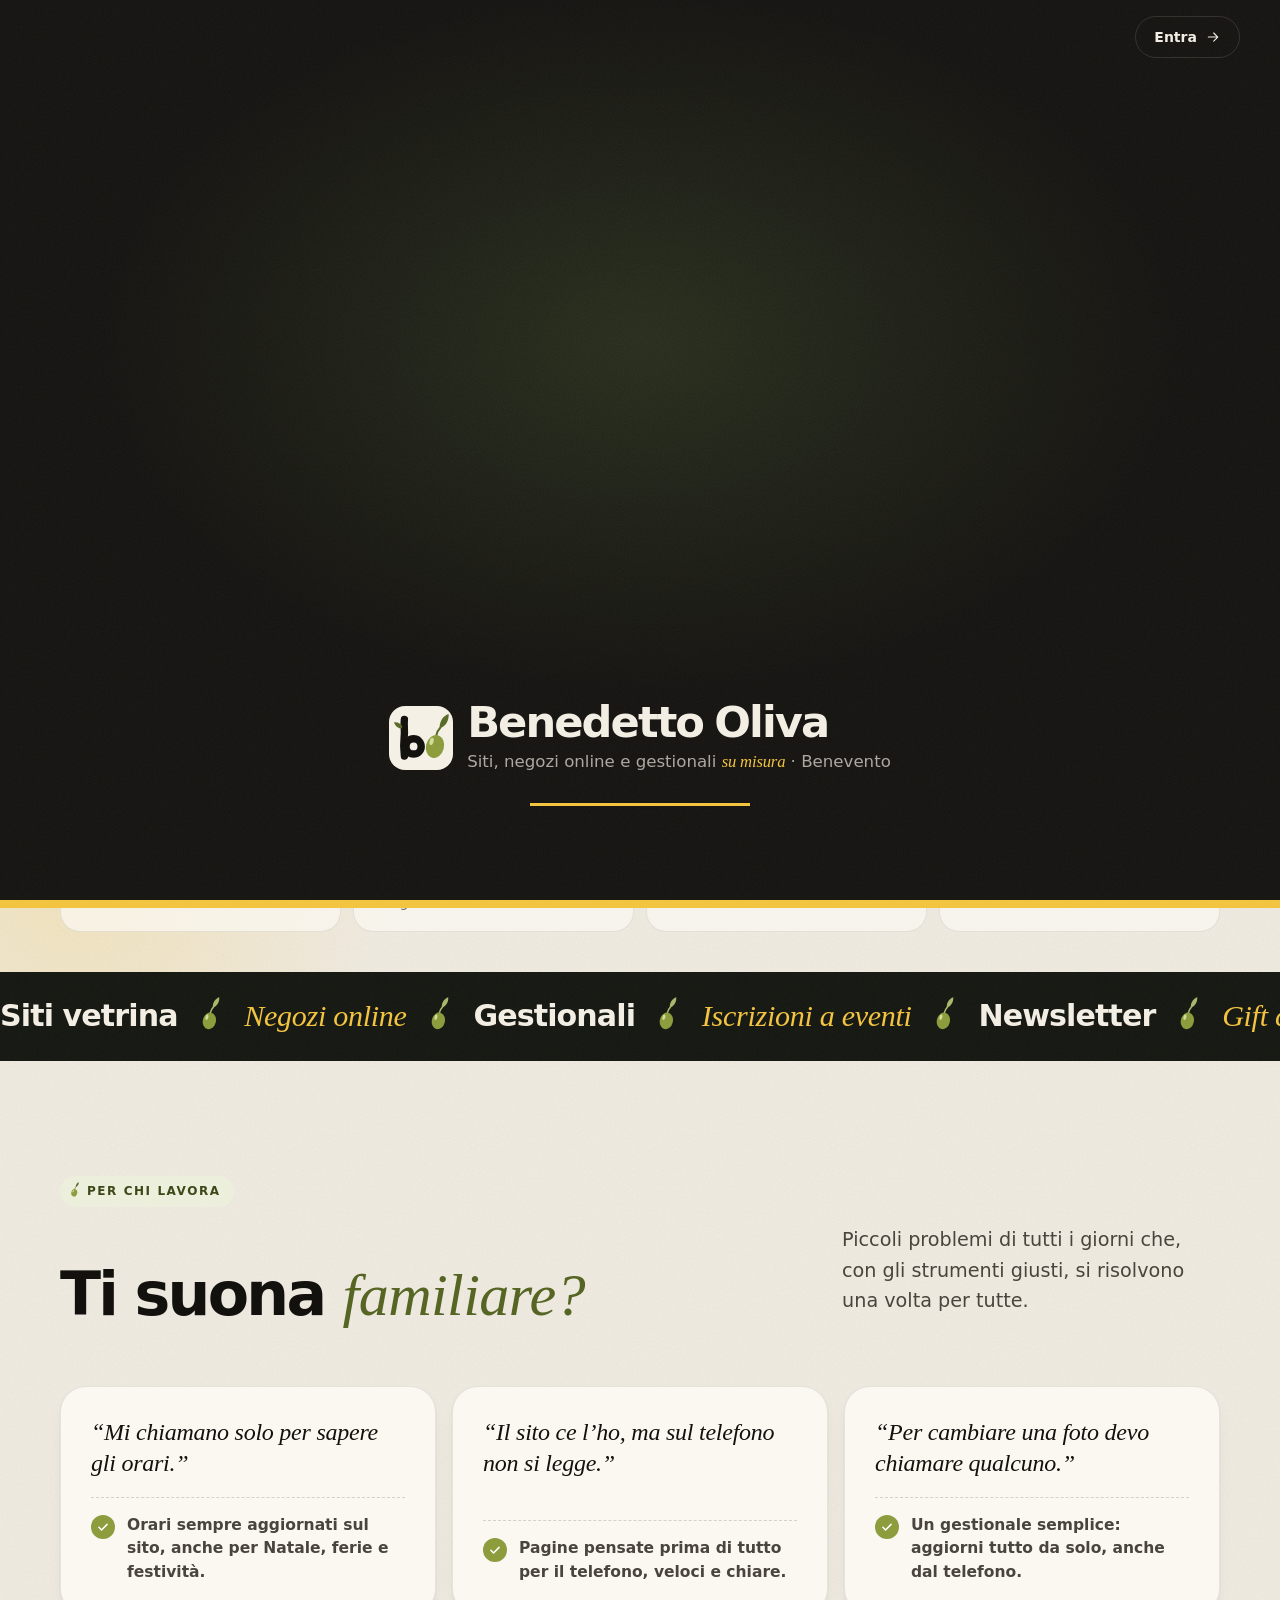
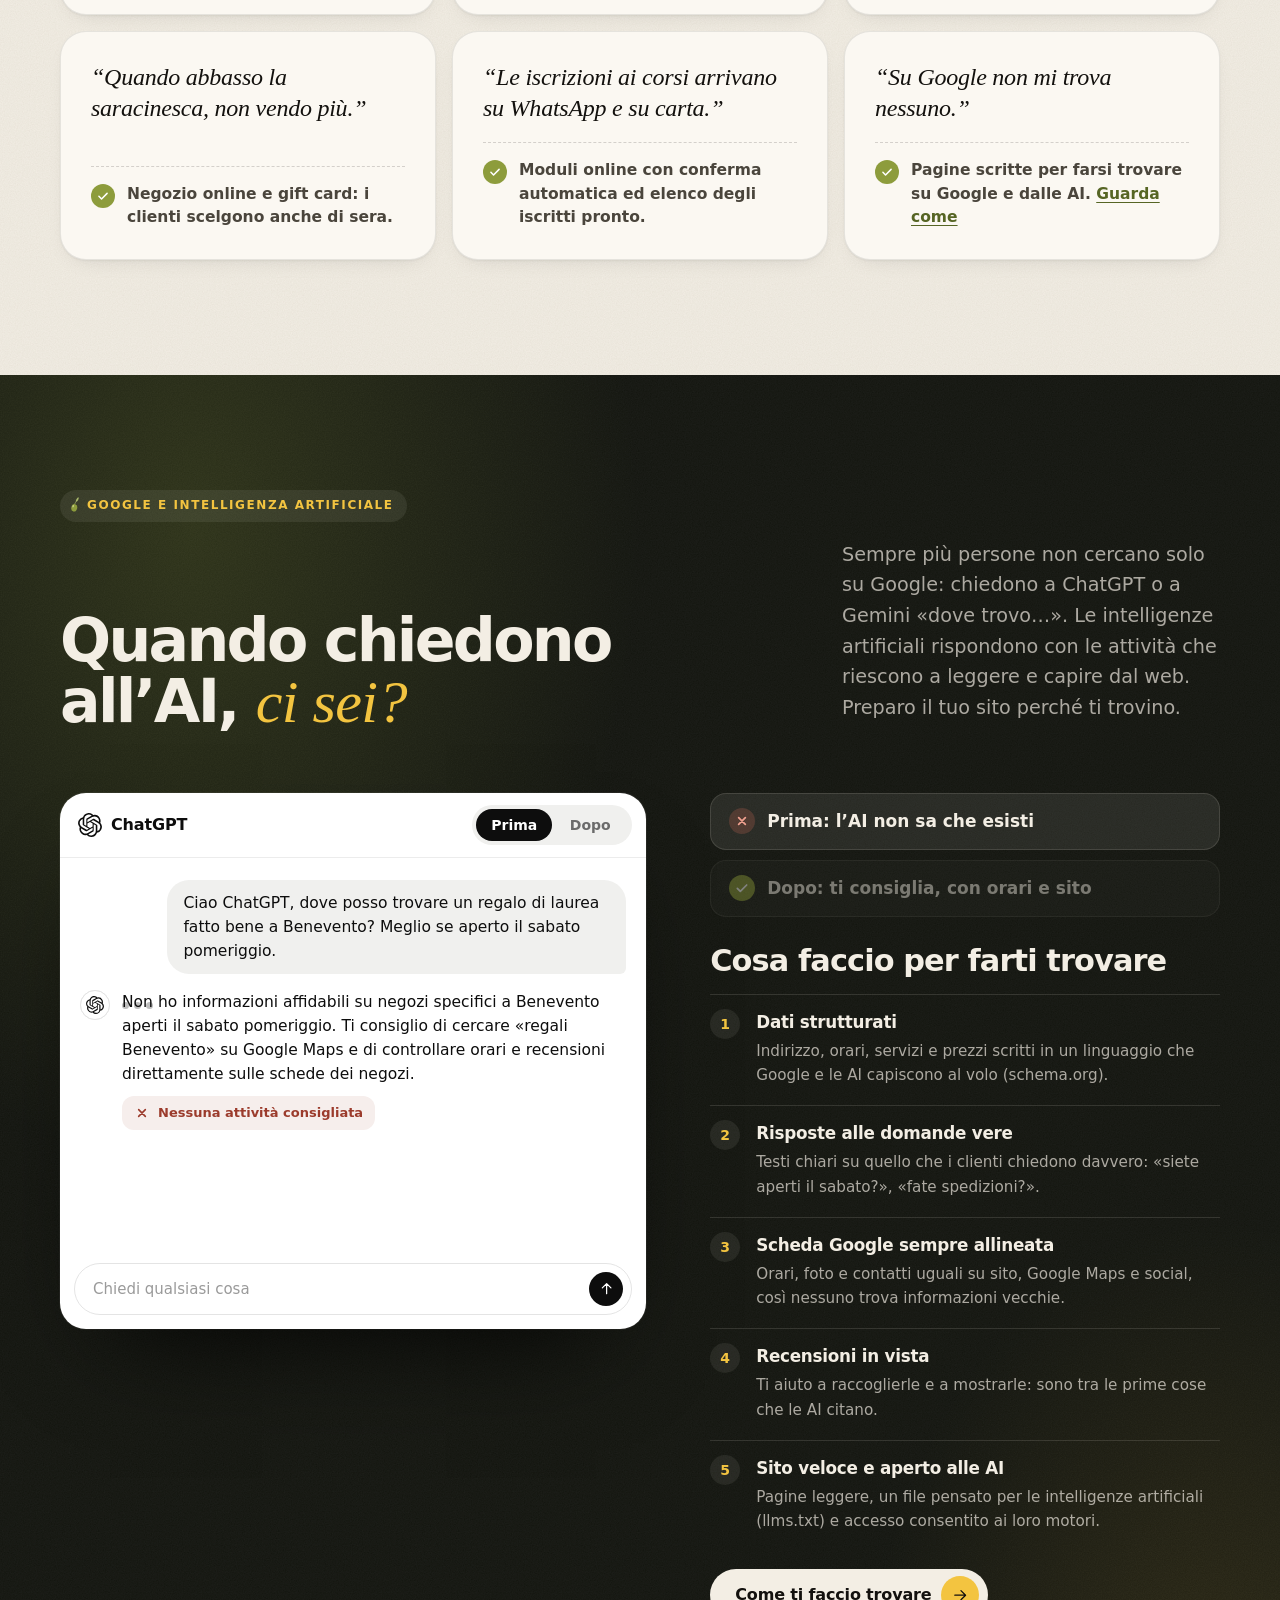
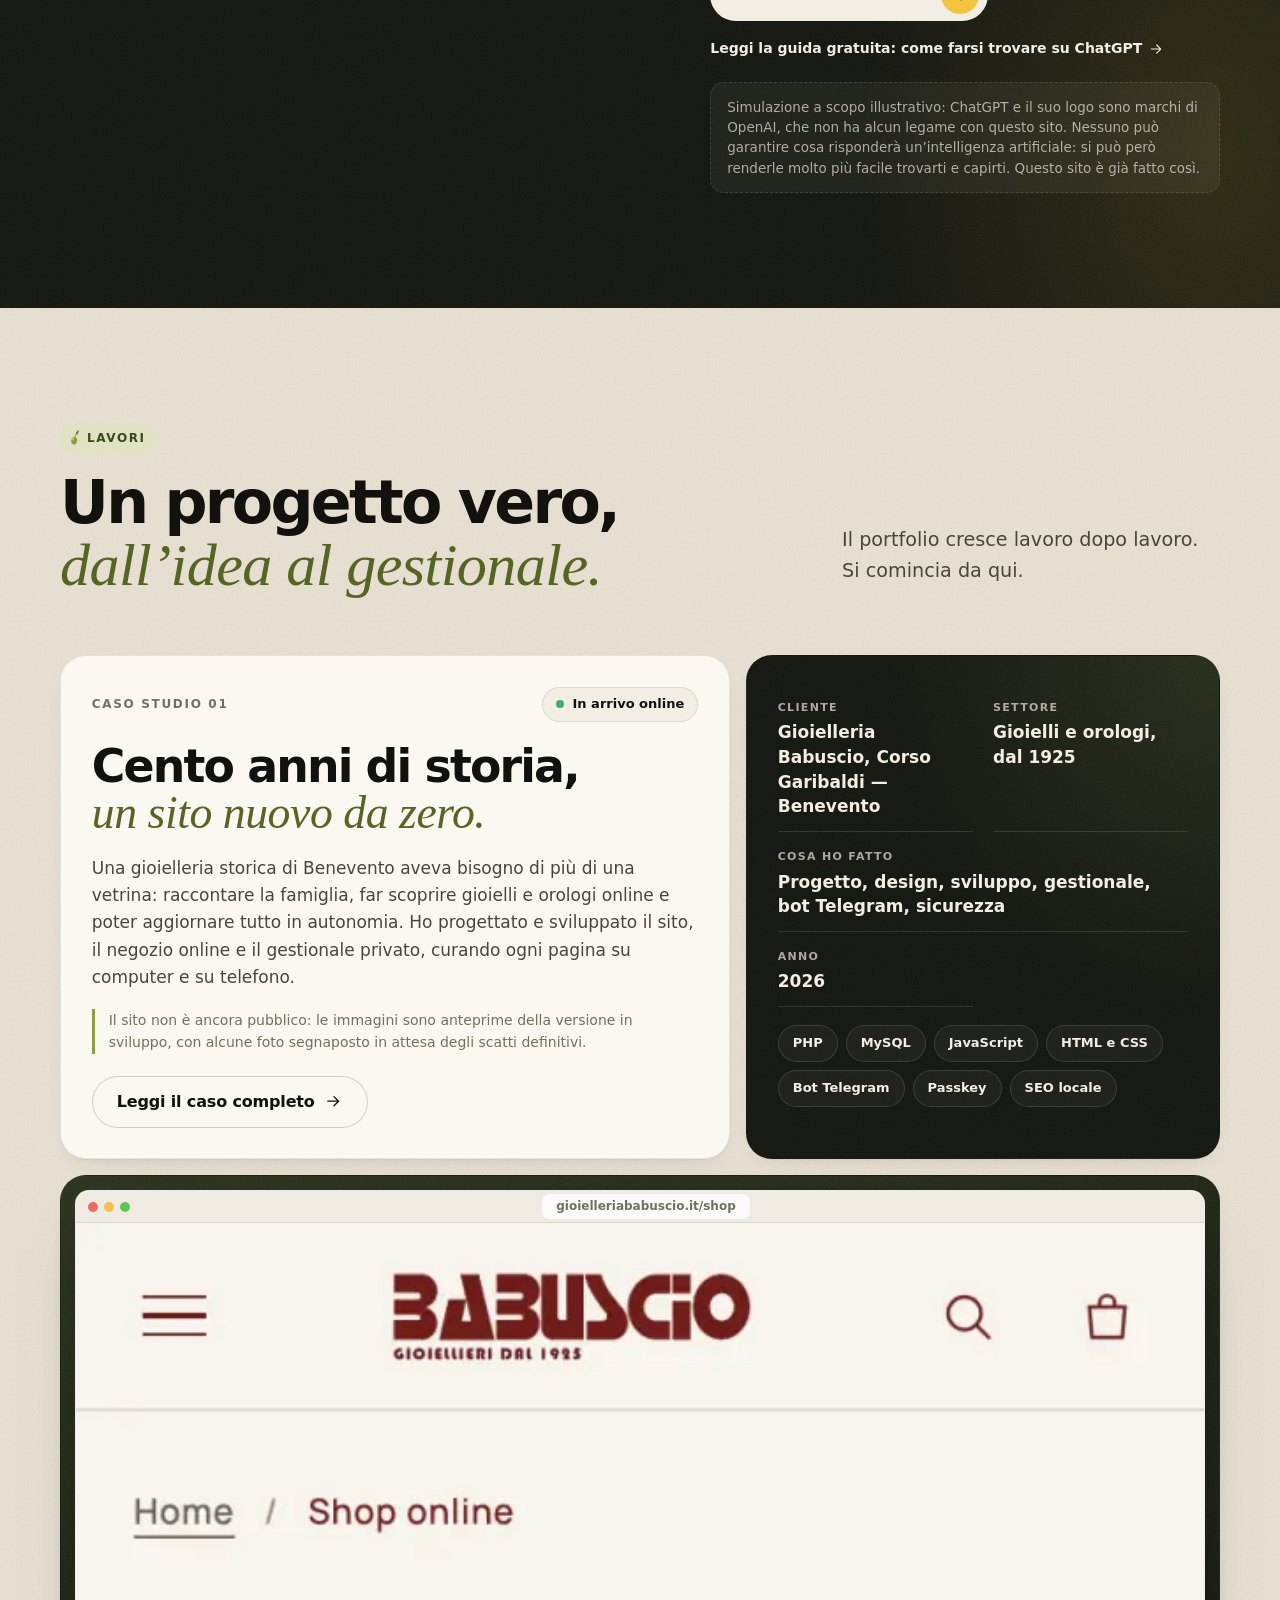
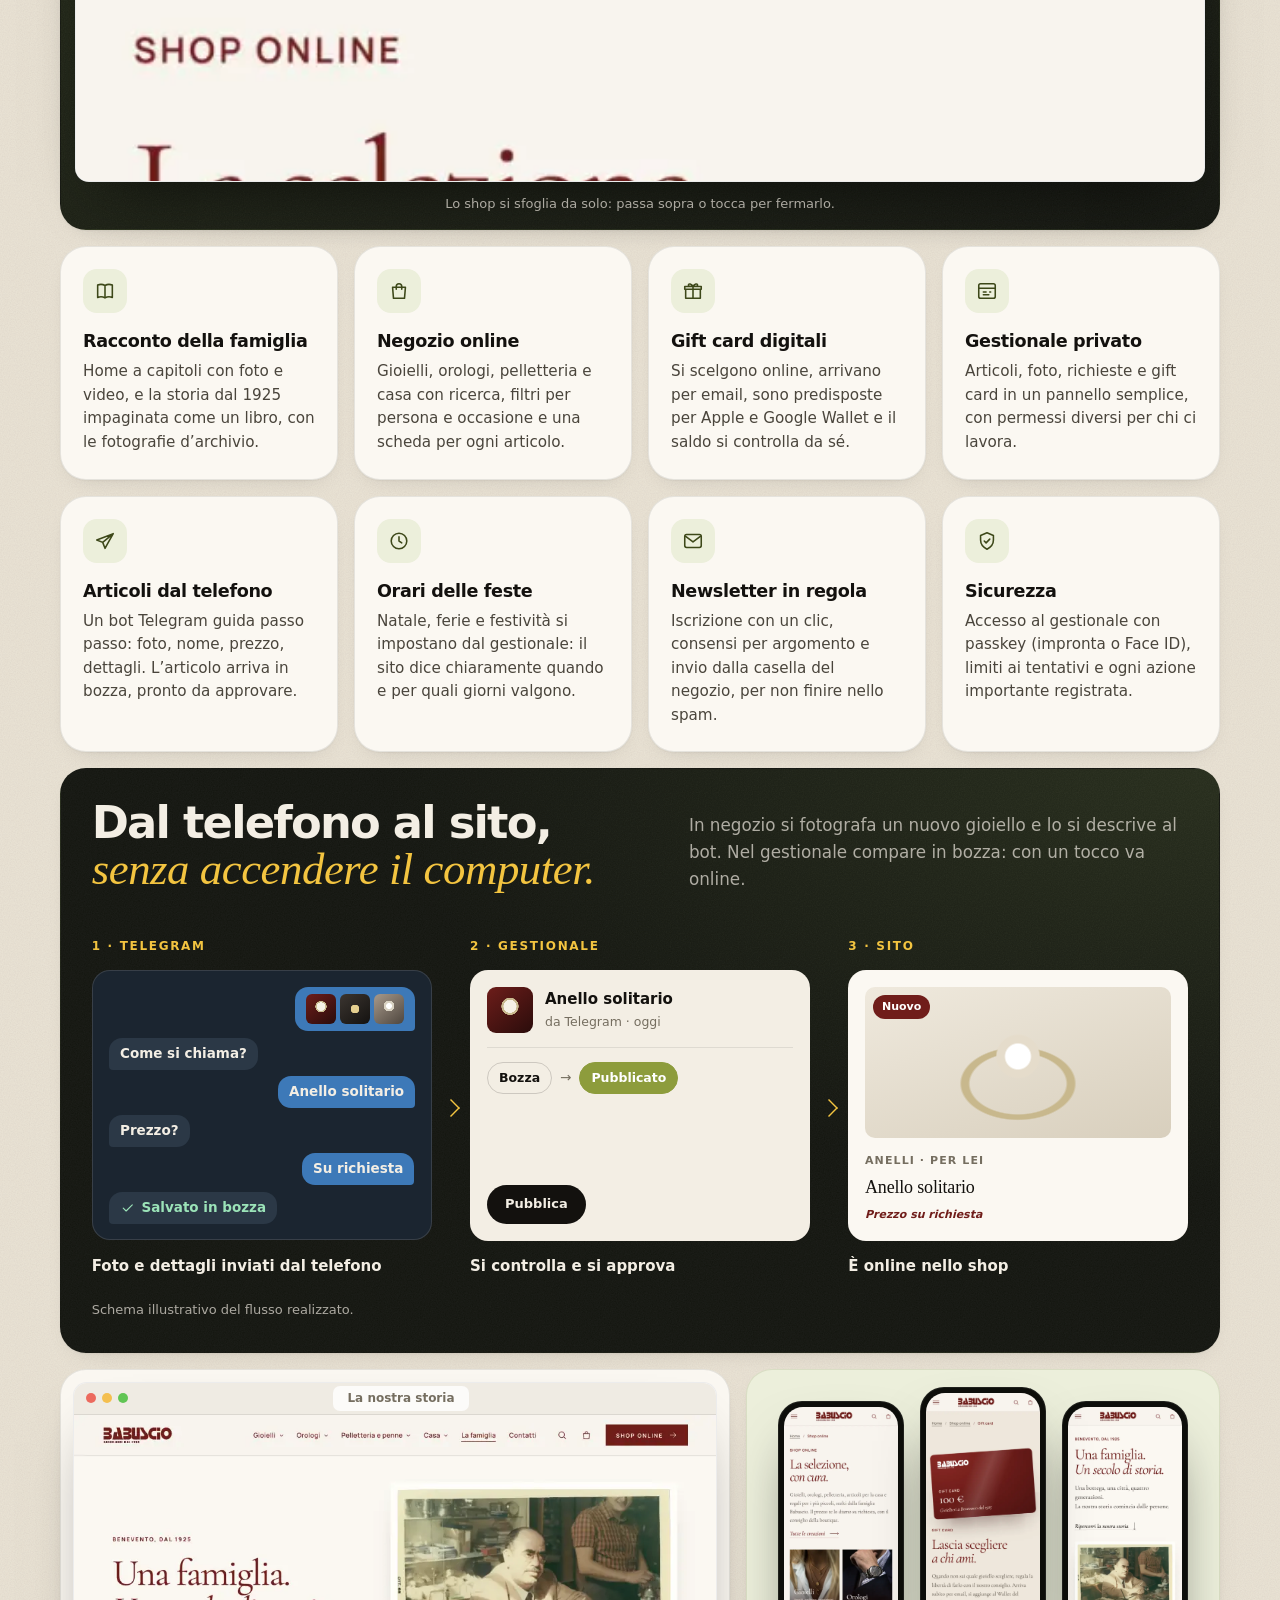
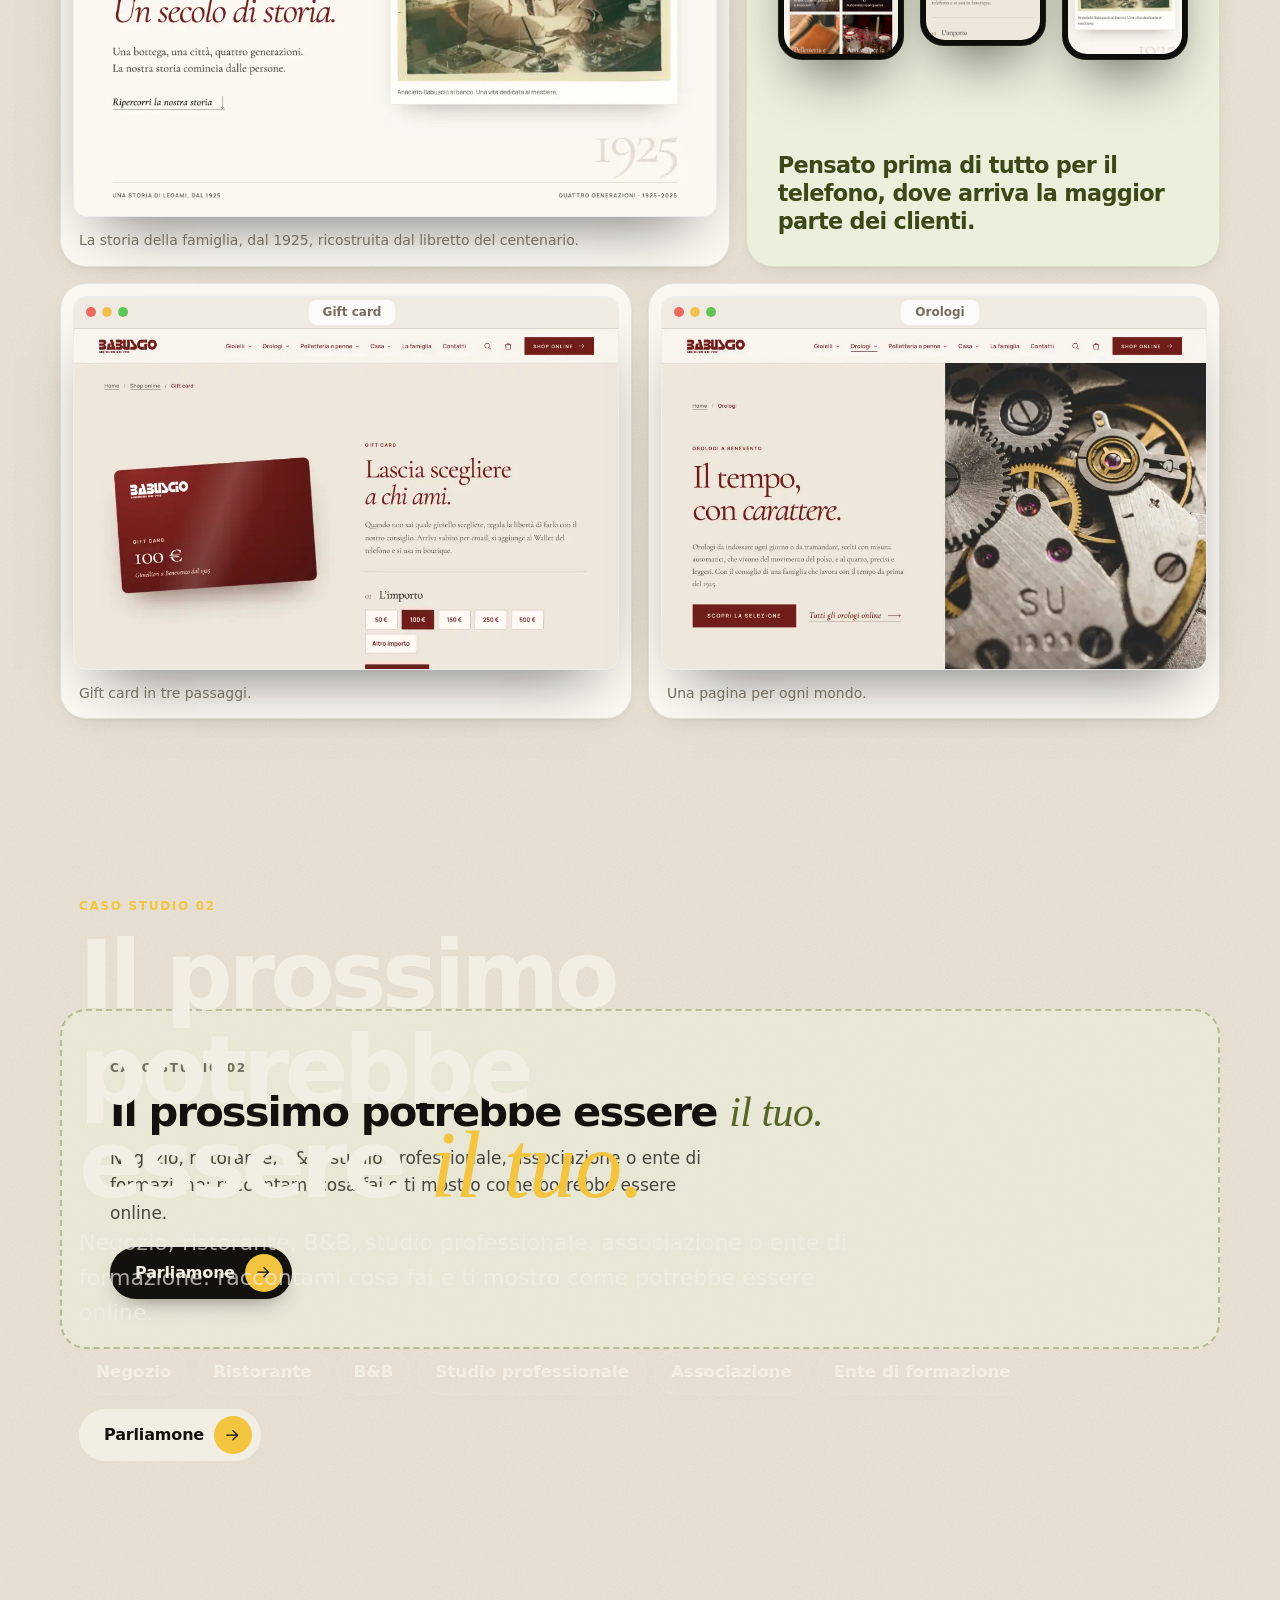
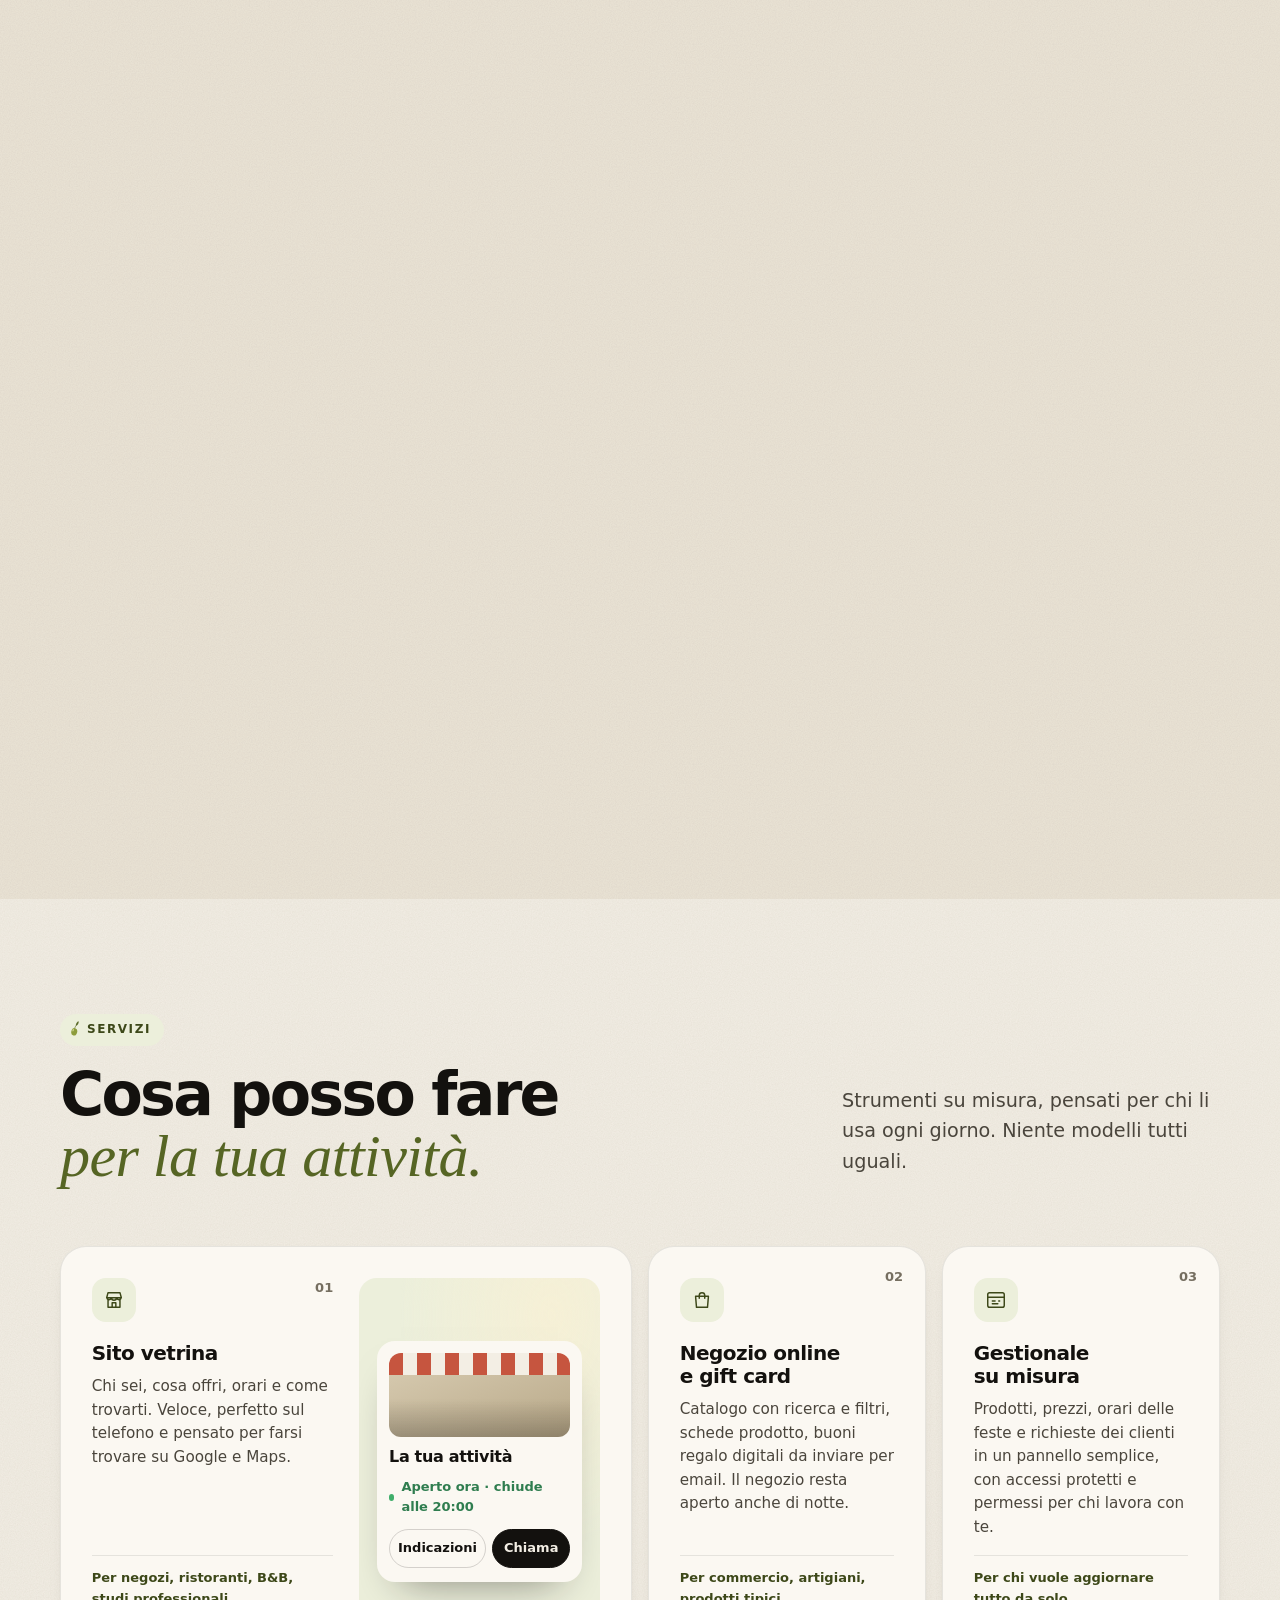
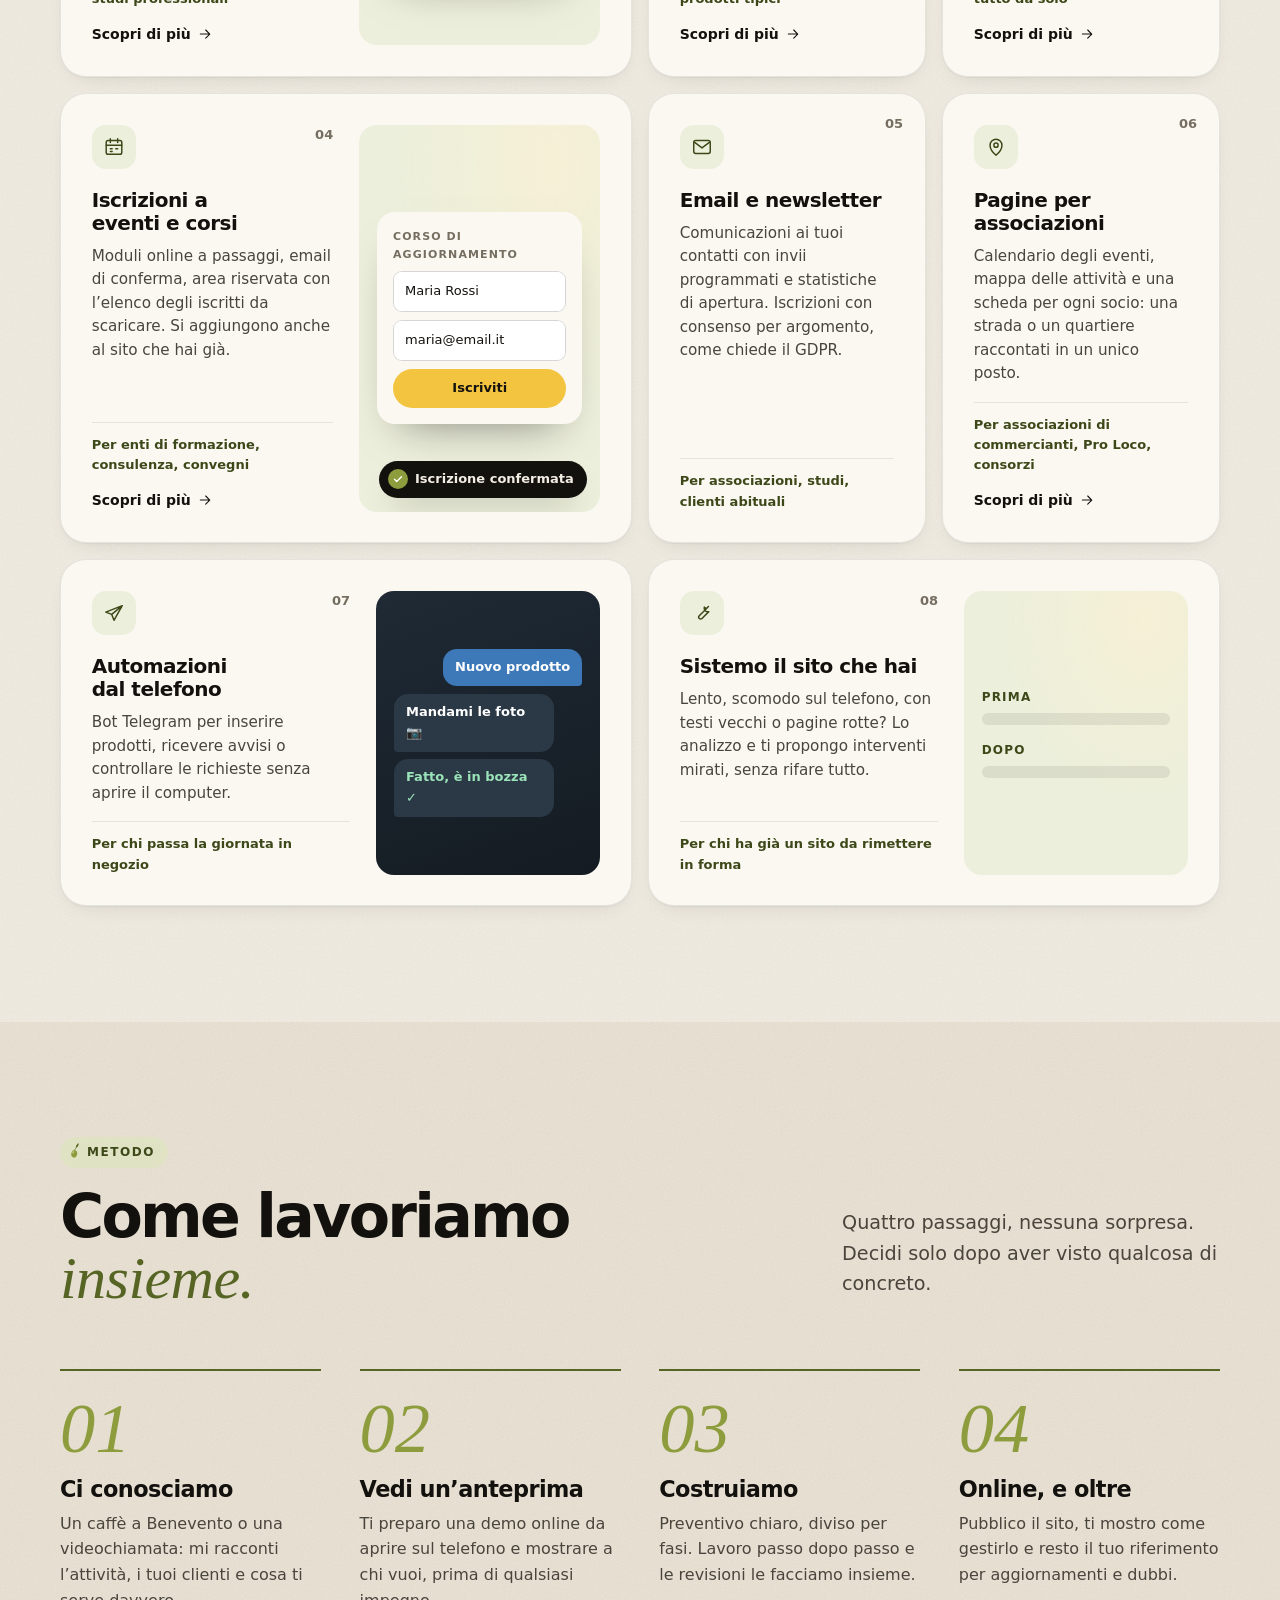
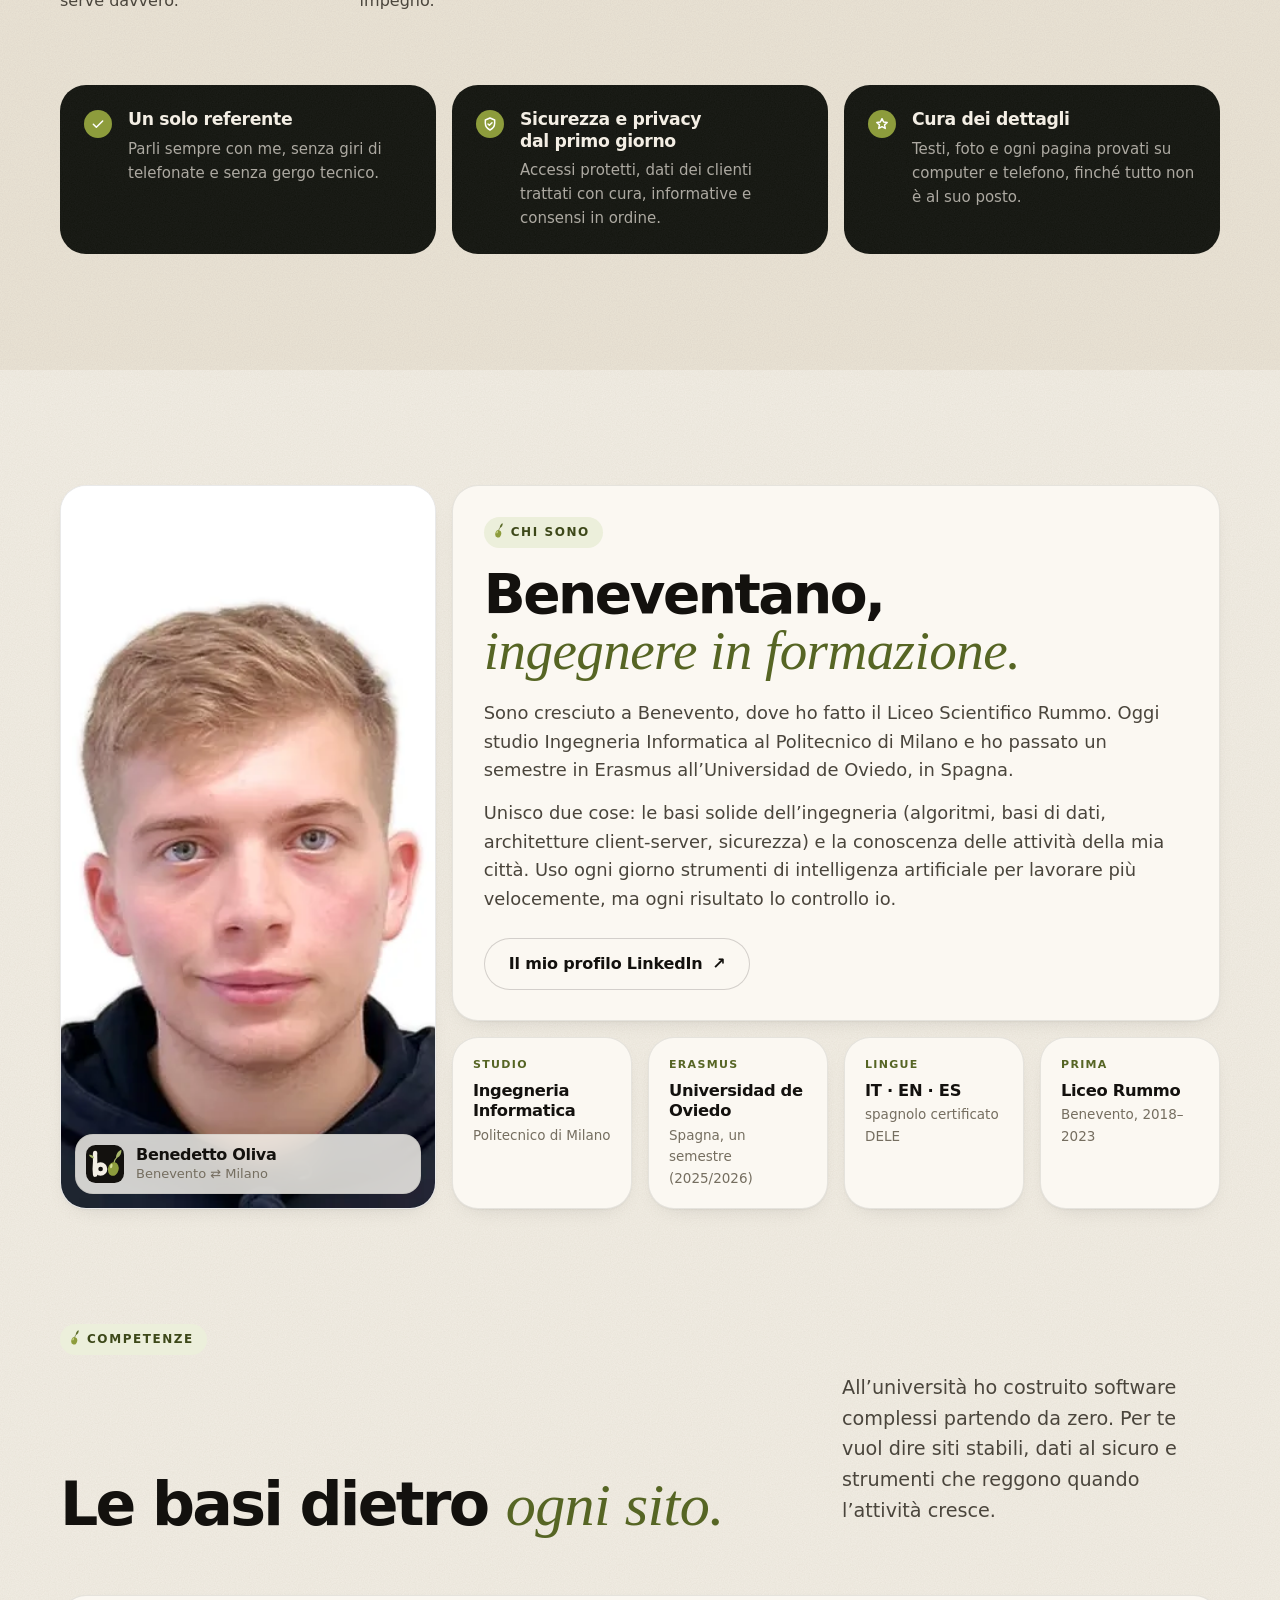
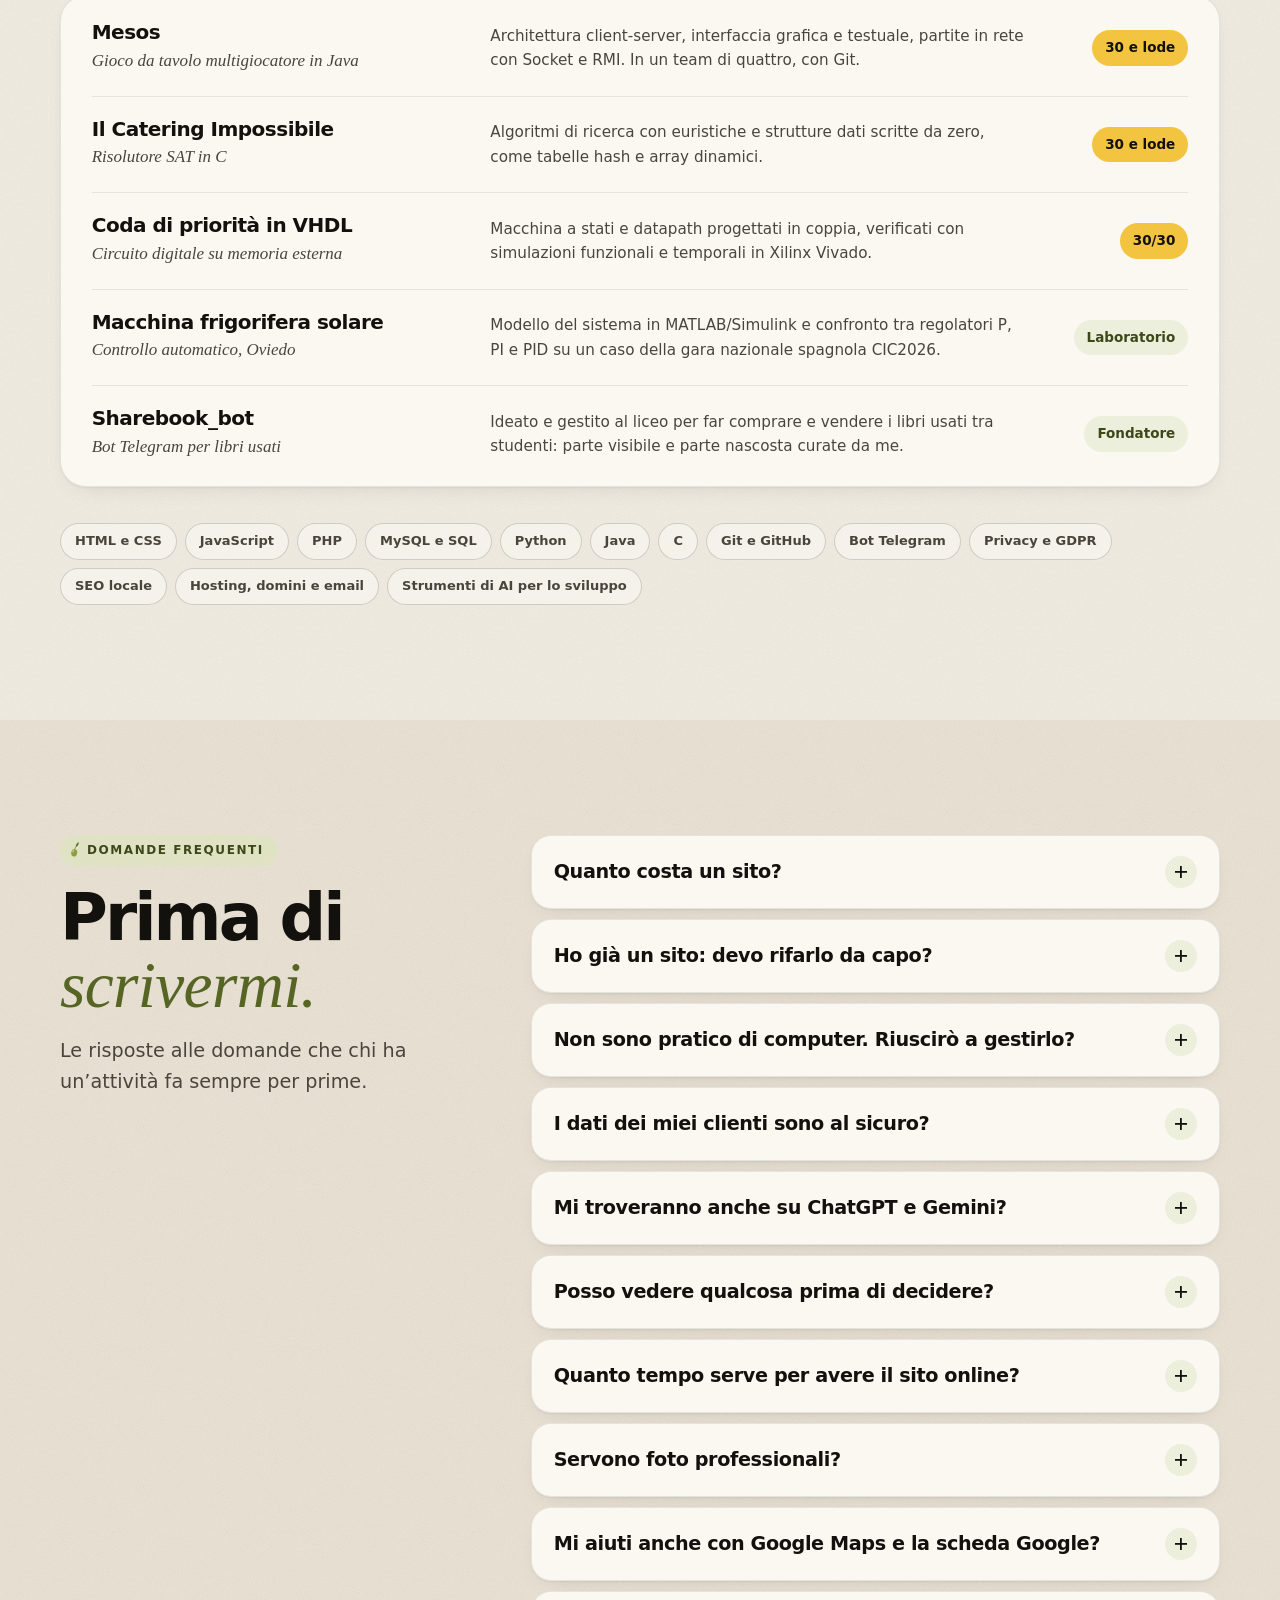
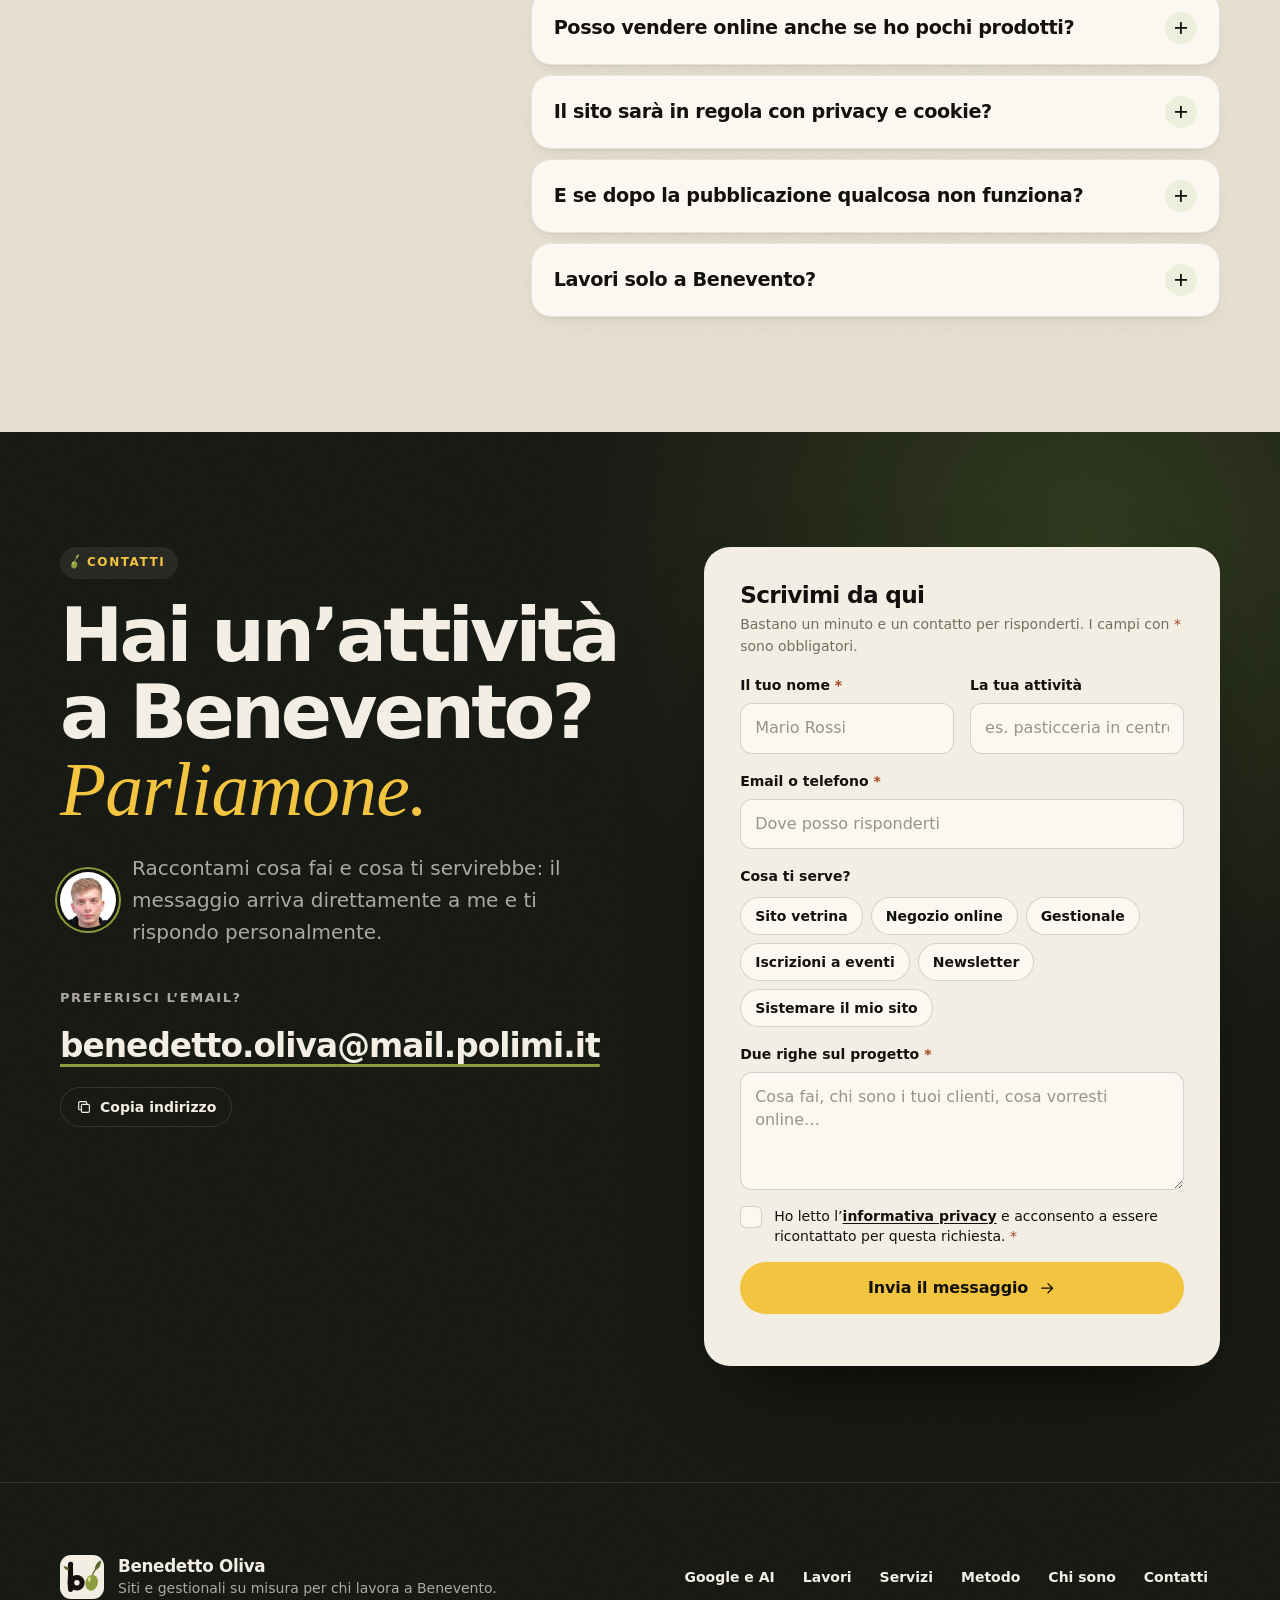
==== commit fe20e4d0: "Aggiorna portfolio" ====
--- a/index.html
+++ b/index.html
@@ -1 +1 @@
-<!doctype html> <!--! © 2026 Benedetto Oliva — tutti i diritti riservati. Codice, grafica e testi non possono essere copiati o riutilizzati senza autorizzazione scritta. --> <html lang="it"> <head> <meta charset="utf-8"> <meta name="viewport" content="width=device-width,initial-scale=1"> <meta name="author" content="Benedetto Oliva"> <meta name="copyright" content="© 2026 Benedetto Oliva"> <meta name="google-site-verification" content="Pg0C__H8mwwNJEGuQCDeKYDlH5m75D87Jm4U_qcwFLs"> <title>Benedetto Oliva — Siti web e gestionali per le attività di Benevento</title> <meta name="description" content="Siti vetrina, negozi online, gestionali, iscrizioni a eventi e visibilità su Google e sulle intelligenze artificiali, su misura per attività, associazioni ed enti di formazione di Benevento. Progettati e seguiti da Benedetto Oliva, Ingegneria Informatica al Politecnico di Milano."> <link rel="canonical" href="https://bennoolivaa.github.io/"> <meta name="robots" content="index, follow, max-image-preview:large, max-snippet:-1"> <link rel="alternate" type="text/markdown" href="llms.txt" title="Descrizione per le intelligenze artificiali"> <meta name="theme-color" content="#f3eee4"> <meta property="og:type" content="website"> <meta property="og:locale" content="it_IT"> <meta property="og:url" content="https://bennoolivaa.github.io/"> <meta property="og:title" content="Benedetto Oliva — Siti e gestionali su misura a Benevento"> <meta property="og:description" content="Siti vetrina, negozi online, gestionali e iscrizioni a eventi per le attività di Benevento. Scrivimi e parliamone."> <meta property="og:image" content="https://bennoolivaa.github.io/og.jpg"> <meta property="og:image:width" content="1200"> <meta property="og:image:height" content="630"> <meta name="twitter:card" content="summary_large_image"> <link rel="icon" href="favicon.svg" type="image/svg+xml"> <link rel="apple-touch-icon" href="apple-touch-icon.png"> <link rel="preload" href="assets/fonts/manrope-normal-latin.woff2" as="font" type="font/woff2" crossorigin> <link rel="preload" href="assets/fonts/source-serif-4-latin-wght-italic.woff2" as="font" type="font/woff2" crossorigin> <link rel="stylesheet" href="assets/css/site.css?v=23"> <script>document.documentElement.classList.add("js"),function(){var e=document.documentElement,t=/[?&]intro=1/.test(location.search),s=!1;try{s="1"===sessionStorage.getItem("bo:intro")}catch(e){}var a=window.matchMedia&&matchMedia("(prefers-reduced-motion: reduce)").matches;e.classList.add(t||!a&&!s?"splash-active":"splash-seen")}()</script> <script type="application/ld+json"> {"@context":"https://schema.org","@graph":[{"@type":"WebSite","@id":"https://bennoolivaa.github.io/#sito","url":"https://bennoolivaa.github.io/","name":"Benedetto Oliva — Siti web e gestionali a Benevento","inLanguage":"it-IT","publisher":{"@id":"https://bennoolivaa.github.io/#benedetto"}},{"@type":"Person","@id":"https://bennoolivaa.github.io/#benedetto","name":"Benedetto Oliva","url":"https://bennoolivaa.github.io/","image":"https://bennoolivaa.github.io/assets/img/benedetto-480.webp","email":"mailto:benedetto.oliva@mail.polimi.it","jobTitle":"Sviluppatore web e studente di Ingegneria Informatica","homeLocation":{"@type":"City","name":"Benevento"},"alumniOf":[{"@type":"CollegeOrUniversity","name":"Politecnico di Milano"},{"@type":"CollegeOrUniversity","name":"Universidad de Oviedo"}],"knowsLanguage":["it","en","es"],"knowsAbout":["Siti web","E-commerce","Gestionali su misura","SEO locale","Ottimizzazione per motori di ricerca e intelligenze artificiali","Dati strutturati schema.org","Sicurezza informatica","PHP","MySQL","JavaScript","Java","Python","C"]},{"@type":"ProfessionalService","@id":"https://bennoolivaa.github.io/#servizio","name":"Benedetto Oliva — Siti web e gestionali","url":"https://bennoolivaa.github.io/","image":"https://bennoolivaa.github.io/og.jpg","logo":"https://bennoolivaa.github.io/apple-touch-icon.png","description":"Siti vetrina, negozi online, gestionali su misura, iscrizioni a eventi e visibilità su Google e sulle intelligenze artificiali, per attività, associazioni ed enti di formazione di Benevento e provincia.","email":"benedetto.oliva@mail.polimi.it","founder":{"@id":"https://bennoolivaa.github.io/#benedetto"},"address":{"@type":"PostalAddress","addressLocality":"Benevento","addressRegion":"BN","addressCountry":"IT"},"areaServed":[{"@type":"City","name":"Benevento"},{"@type":"AdministrativeArea","name":"Provincia di Benevento"},{"@type":"Country","name":"Italia"}],"availableLanguage":["it","en","es"],"hasOfferCatalog":{"@type":"OfferCatalog","name":"Servizi","itemListElement":[{"@type":"Offer","itemOffered":{"@type":"Service","name":"Sito vetrina","description":"Chi sei, cosa offri, orari e come trovarti. Veloce, perfetto sul telefono e pensato per farsi trovare su Google e Maps."}},{"@type":"Offer","itemOffered":{"@type":"Service","name":"Negozio online e gift card","description":"Catalogo con ricerca e filtri, schede prodotto, buoni regalo digitali da inviare per email. Il negozio resta aperto anche di notte."}},{"@type":"Offer","itemOffered":{"@type":"Service","name":"Gestionale su misura","description":"Prodotti, prezzi, orari delle feste e richieste dei clienti in un pannello semplice, con accessi protetti e permessi per chi lavora con te."}},{"@type":"Offer","itemOffered":{"@type":"Service","name":"Iscrizioni a eventi e corsi","description":"Moduli online a passaggi, email di conferma, area riservata con l’elenco degli iscritti da scaricare. Si aggiungono anche al sito che hai già."}},{"@type":"Offer","itemOffered":{"@type":"Service","name":"Email e newsletter","description":"Comunicazioni ai tuoi contatti con invii programmati e statistiche di apertura. Iscrizioni con consenso per argomento, come chiede il GDPR."}},{"@type":"Offer","itemOffered":{"@type":"Service","name":"Pagine per associazioni","description":"Calendario degli eventi, mappa delle attività e una scheda per ogni socio: una strada o un quartiere raccontati in un unico posto."}},{"@type":"Offer","itemOffered":{"@type":"Service","name":"Automazioni dal telefono","description":"Bot Telegram per inserire prodotti, ricevere avvisi o controllare le richieste senza aprire il computer."}},{"@type":"Offer","itemOffered":{"@type":"Service","name":"Sistemo il sito che hai","description":"Lento, scomodo sul telefono, con testi vecchi o pagine rotte? Lo analizzo e ti propongo interventi mirati, senza rifare tutto."}},{"@type":"Offer","itemOffered":{"@type":"Service","name":"Visibilità su Google e sulle intelligenze artificiali","description":"Dati strutturati (schema.org), testi che rispondono alle domande vere dei clienti, scheda Google allineata al sito, recensioni in vista, sito veloce e aperto ai motori delle AI."}}]}},{"@type":"FAQPage","@id":"https://bennoolivaa.github.io/#domande","mainEntity":[{"@type":"Question","name":"Quanto costa un sito?","acceptedAnswer":{"@type":"Answer","text":"Dipende da cosa ti serve: una vetrina è molto diversa da un negozio con gestionale. Dopo il primo incontro ricevi un preventivo diviso per fasi, così sai esattamente cosa paghi e puoi partire anche solo dalla prima."}},{"@type":"Question","name":"Ho già un sito: devo rifarlo da capo?","acceptedAnswer":{"@type":"Answer","text":"Non per forza. Posso migliorare quello che hai o aggiungere solo ciò che manca, per esempio un modulo di iscrizione a un evento dentro un sito esistente."}},{"@type":"Question","name":"Non sono pratico di computer. Riuscirò a gestirlo?","acceptedAnswer":{"@type":"Answer","text":"Sì: i gestionali li disegno pensando a chi li userà, con pochi pulsanti chiari e funzioni pensate anche per il telefono. E per qualsiasi dubbio mi scrivi."}},{"@type":"Question","name":"I dati dei miei clienti sono al sicuro?","acceptedAnswer":{"@type":"Answer","text":"La sicurezza è un requisito dal primo giorno, non un controllo finale: accessi protetti, permessi per chi lavora con te, nessuna password o dato di pagamento dove non deve stare, consensi privacy in ordine."}},{"@type":"Question","name":"Mi troveranno anche su ChatGPT e Gemini?","acceptedAnswer":{"@type":"Answer","text":"Nessuno può garantirlo, ma si può fare molto: dati strutturati, testi che rispondono alle domande dei clienti, scheda Google aggiornata e recensioni in vista. Sono le stesse informazioni che le intelligenze artificiali leggono per rispondere."}},{"@type":"Question","name":"Posso vedere qualcosa prima di decidere?","acceptedAnswer":{"@type":"Answer","text":"Sì: dopo il primo incontro ti preparo un’anteprima online da aprire sul telefono e mostrare a chi vuoi, prima di qualsiasi impegno."}},{"@type":"Question","name":"Quanto tempo serve per avere il sito online?","acceptedAnswer":{"@type":"Answer","text":"Dipende da cosa ti serve: una vetrina richiede molto meno di un negozio con gestionale. Dopo il primo incontro ricevi le fasi del lavoro con le date, così sai quando sarà pronto ogni pezzo."}},{"@type":"Question","name":"Servono foto professionali?","acceptedAnswer":{"@type":"Answer","text":"Aiutano, ma non sono indispensabili per partire: si può cominciare con buone foto fatte col telefono, seguendo qualche mio consiglio, e sostituirle quando arrivano gli scatti definitivi."}},{"@type":"Question","name":"Mi aiuti anche con Google Maps e la scheda Google?","acceptedAnswer":{"@type":"Answer","text":"Sì: sistemiamo la scheda Google Business con orari, foto e contatti uguali al sito, così chi ti cerca su Google e su Maps trova sempre informazioni giuste."}},{"@type":"Question","name":"Posso vendere online anche se ho pochi prodotti?","acceptedAnswer":{"@type":"Answer","text":"Sì. Si può partire con pochi articoli, o anche solo con le gift card, e aggiungere il resto con calma dal gestionale, anche dal telefono."}},{"@type":"Question","name":"Il sito sarà in regola con privacy e cookie?","acceptedAnswer":{"@type":"Answer","text":"Sì: informativa privacy, consensi dove servono e, quando si può, nessun cookie di tracciamento. Come questo sito, che non ne usa."}},{"@type":"Question","name":"E se dopo la pubblicazione qualcosa non funziona?","acceptedAnswer":{"@type":"Answer","text":"Mi scrivi e me ne occupo io. Insieme al preventivo concordiamo come gestire assistenza e aggiornamenti dopo la pubblicazione, così sai già come funziona."}},{"@type":"Question","name":"Lavori solo a Benevento?","acceptedAnswer":{"@type":"Answer","text":"Benevento e provincia sono casa mia e preferisco conoscere le persone con cui lavoro. Per il resto ci si sente in videochiamata e per email, ovunque tu sia."}}]}]} </script> </head> <body> <svg width="0" height="0" style="position:absolute" aria-hidden="true"> <defs> <symbol id="logo" viewBox="0 0 64 64"><rect width="64" height="64" rx="16" fill="var(--l-bg)"/><path d="M15.4 13.4c-.8 6.4.6 10.6-.2 17.2-.6 5.4-.6 13 .2 19.4" fill="none" stroke="var(--l-b)" stroke-linecap="round" stroke-width="7.4"/><path d="M12.6 22.6C9.4 22.4 6.2 20 5 16.4c3.6-.6 6.8 1.2 8.4 4.2Z" fill="var(--l-f)"/><circle cx="24.6" cy="40.4" r="7.6" fill="none" stroke="var(--l-b)" stroke-width="7.4"/><path d="M47.4 29.2c.6-3 1.9-5.4 3.9-7.4" fill="none" stroke="var(--l-f)" stroke-width="2" stroke-linecap="round"/><path d="M50.6 22.6C50.2 15.2 54.4 9.6 59.6 8c.6 6.8-3 12.4-9 14.6Z" fill="var(--l-f)"/><ellipse cx="46" cy="40.4" rx="9" ry="11.6" transform="rotate(14 46 40.4)" fill="var(--l-o)"/><ellipse cx="42.6" cy="35.4" rx="2" ry="3.8" transform="rotate(14 42.6 35.4)" fill="var(--l-h)"/></symbol> <symbol id="i-arrow" viewBox="0 0 24 24"><path d="M5 12h14M13 6l6 6-6 6"/></symbol> <symbol id="i-down" viewBox="0 0 24 24"><path d="M12 5v14M6 13l6 6 6-6"/></symbol> <symbol id="i-store" viewBox="0 0 24 24"><path d="M4 9.5 5.5 4h13L20 9.5M4 9.5h16M4 9.5a2.7 2.7 0 0 0 5.3 0 2.7 2.7 0 0 0 5.4 0 2.7 2.7 0 0 0 5.3 0M5.5 12v8h13v-8M10 20v-5h4v5"/></symbol> <symbol id="i-bag" viewBox="0 0 24 24"><path d="M5 8h14l-1 12H6L5 8Z"/><path d="M9 10V7a3 3 0 0 1 6 0v3"/></symbol> <symbol id="i-gift" viewBox="0 0 24 24"><path d="M4 10h16v10H4zM3 7h18v3H3zM12 7v13M12 7c-1.5-3-5-3.5-5-1.2C7 7 9 7 12 7Zm0 0c1.5-3 5-3.5 5-1.2C17 7 15 7 12 7Z"/></symbol> <symbol id="i-panel" viewBox="0 0 24 24"><rect x="3" y="4" width="18" height="16" rx="2"/><path d="M3 9h18M8 13h3M8 16h6M15 13h1"/></symbol> <symbol id="i-send" viewBox="0 0 24 24"><path d="M21 4 3 11l6.5 2.5L12 20l3-5.5L21 4ZM9.5 13.5 21 4"/></symbol> <symbol id="i-calendar" viewBox="0 0 24 24"><rect x="3.5" y="5" width="17" height="15" rx="2"/><path d="M3.5 10h17M8 3v4M16 3v4M8 14h2M14 14h2M8 17h2"/></symbol> <symbol id="i-mail" viewBox="0 0 24 24"><rect x="3" y="5" width="18" height="14" rx="2"/><path d="m4 7 8 6 8-6"/></symbol> <symbol id="i-shield" viewBox="0 0 24 24"><path d="M12 3 5 6v5c0 4.5 3 8 7 10 4-2 7-5.5 7-10V6l-7-3Z"/><path d="m9 12 2 2 4-4"/></symbol> <symbol id="i-clock" viewBox="0 0 24 24"><circle cx="12" cy="12" r="8.5"/><path d="M12 7.5V12l3 2"/></symbol> <symbol id="i-book" viewBox="0 0 24 24"><path d="M4 5.5C6.5 4.5 9.5 4.5 12 6c2.5-1.5 5.5-1.5 8-.5V19c-2.5-1-5.5-1-8 .5-2.5-1.5-5.5-1.5-8-.5V5.5ZM12 6v13.5"/></symbol> <symbol id="i-star" viewBox="0 0 24 24"><path d="m12 4 2.4 5 5.4.6-4 3.7 1.1 5.4L12 16l-4.9 2.7 1.1-5.4-4-3.7 5.4-.6L12 4Z"/></symbol> <symbol id="i-pin" viewBox="0 0 24 24"><path d="M12 21s-6.5-5.6-6.5-11a6.5 6.5 0 0 1 13 0C18.5 15.4 12 21 12 21Z"/><circle cx="12" cy="10" r="2.3"/></symbol> <symbol id="i-wrench" viewBox="0 0 24 24"><path d="M14.5 5.5a4 4 0 0 0 4.9 5L12 18a2.1 2.1 0 1 1-3-3l7.5-7.4a4 4 0 0 0-2-2.1ZM19 5l-2.5 2.5"/></symbol> <symbol id="i-copy" viewBox="0 0 24 24"><rect x="8" y="8" width="12" height="12" rx="2"/><path d="M16 8V5.5A1.5 1.5 0 0 0 14.5 4h-9A1.5 1.5 0 0 0 4 5.5v9A1.5 1.5 0 0 0 5.5 16H8"/></symbol> <symbol id="i-openai" viewBox="0 0 24 24"><path fill="currentColor" stroke="none" d="M22.2819 9.8211a5.9847 5.9847 0 0 0-.5157-4.9108 6.0462 6.0462 0 0 0-6.5098-2.9A6.0651 6.0651 0 0 0 4.9807 4.1818a5.9847 5.9847 0 0 0-3.9977 2.9 6.0462 6.0462 0 0 0 .7427 7.0966 5.98 5.98 0 0 0 .511 4.9107 6.051 6.051 0 0 0 6.5146 2.9001A5.9847 5.9847 0 0 0 13.2599 24a6.0557 6.0557 0 0 0 5.7718-4.2058 5.9894 5.9894 0 0 0 3.9977-2.9001 6.0557 6.0557 0 0 0-.7475-7.0729zm-9.022 12.6081a4.4755 4.4755 0 0 1-2.8764-1.0408l.1419-.0804 4.7783-2.7582a.7948.7948 0 0 0 .3927-.6813v-6.7369l2.02 1.1686a.071.071 0 0 1 .038.052v5.5826a4.504 4.504 0 0 1-4.4945 4.4944zm-9.6607-4.1254a4.4708 4.4708 0 0 1-.5346-3.0137l.142.0852 4.783 2.7582a.7712.7712 0 0 0 .7806 0l5.8428-3.3685v2.3324a.0804.0804 0 0 1-.0332.0615L9.74 19.9502a4.4992 4.4992 0 0 1-6.1408-1.6464zM2.3408 7.8956a4.485 4.485 0 0 1 2.3655-1.9728V11.6a.7664.7664 0 0 0 .3879.6765l5.8144 3.3543-2.0201 1.1685a.0757.0757 0 0 1-.071 0l-4.8303-2.7865A4.504 4.504 0 0 1 2.3408 7.872zm16.5963 3.8558L13.1038 8.364 15.1192 7.2a.0757.0757 0 0 1 .071 0l4.8303 2.7913a4.4944 4.4944 0 0 1-.6765 8.1042v-5.6772a.79.79 0 0 0-.407-.667zm2.0107-3.0231l-.142-.0852-4.7735-2.7818a.7759.7759 0 0 0-.7854 0L9.409 9.2297V6.8974a.0662.0662 0 0 1 .0284-.0615l4.8303-2.7866a4.4992 4.4992 0 0 1 6.6802 4.66zM8.3065 12.863l-2.02-1.1638a.0804.0804 0 0 1-.038-.0567V6.0742a4.4992 4.4992 0 0 1 7.3757-3.4537l-.142.0805L8.704 5.459a.7948.7948 0 0 0-.3927.6813zm1.0976-2.3654l2.602-1.4998 2.6069 1.4998v2.9994l-2.5974 1.4997-2.6067-1.4997Z"/></symbol> <symbol id="i-x" viewBox="0 0 24 24"><path d="M7 7l10 10M17 7 7 17"/></symbol> <symbol id="i-check" viewBox="0 0 24 24"><path d="m5 12.5 4.5 4.5L19 7.5"/></symbol> <symbol id="i-camera" viewBox="0 0 24 24"><path d="M4 8h3l1.5-2.5h7L17 8h3v11H4V8Z"/><circle cx="12" cy="13" r="3.3"/></symbol> </defs> </svg> <div class="splash" id="splash" role="dialog" aria-modal="true" aria-label="Benedetto Oliva, introduzione"> <button class="splash-skip" type="button">Entra <svg class="ic" aria-hidden="true"><use href="#i-arrow"/></svg></button> <div class="splash-center"> <svg width="0" height="0" style="position:absolute" aria-hidden="true"><defs> <linearGradient id="pz-cielo" x1="0" y1="0" x2="0" y2="1"><stop offset="0" stop-color="#f8e2b8"/><stop offset=".7" stop-color="#f2bd7e"/><stop offset="1" stop-color="#e9a868"/></linearGradient> <linearGradient id="pz-arco" x1="0" y1="0" x2="1" y2="0"><stop offset="0" stop-color="#f4ead6"/><stop offset="1" stop-color="#dccbac"/></linearGradient> <symbol id="paesaggio" viewBox="0 0 200 150"> <rect width="200" height="150" fill="url(#pz-cielo)"/> <circle cx="152" cy="46" r="17" fill="#fff4d8"/><circle cx="152" cy="46" r="26" fill="#fff4d8" opacity=".25"/> <path d="M0 98 Q36 82 74 92 T150 86 T200 92 V150 H0Z" fill="#cdb78a"/> <g><rect x="64" y="50" width="62" height="74" fill="url(#pz-arco)"/><rect x="60" y="45" width="70" height="8" fill="#efe3cb"/><rect x="67" y="33" width="56" height="13" fill="#f4ead6"/> <rect x="64" y="68" width="62" height="2.4" fill="#d6c4a2"/><rect x="69" y="74" width="5" height="44" fill="#e3d3b5"/><rect x="116" y="74" width="5" height="44" fill="#e3d3b5"/> <path d="M81 124 V88 a14 14 0 0 1 28 0 V124Z" fill="#c98a55"/><path d="M84 124 V89 a11 11 0 0 1 22 0 V124Z" fill="#e7aa6c" opacity=".55"/></g> <path d="M0 116 Q48 102 98 114 T200 108 V150 H0Z" fill="#8d9c3c"/> <path d="M0 132 Q58 120 118 131 T200 126 V150 H0Z" fill="#566524"/> <g fill="#3d4819"><ellipse cx="22" cy="118" rx="9" ry="7"/><rect x="21" y="120" width="2" height="9"/><ellipse cx="178" cy="114" rx="8" ry="6"/><rect x="177" y="116" width="2" height="8"/></g> </symbol> </defs></svg> <div class="cine" aria-hidden="true"> <div class="cine-stage"> <div class="cine-browser"> <div class="cb-bar"><i></i><i></i><i></i><span class="cb-url"><b>latuaattivita.it</b></span><span class="cb-pubblica"><span class="cb-p1">Pubblica</span><span class="cb-p2">Online ✓</span></span></div> <div class="cb-page"> <div class="cb-wire"><span class="w w-nav"></span><span class="w w-img"></span><span class="w w-t1"></span><span class="w w-t2"></span><span class="w w-p"></span><span class="w w-btn"></span><span class="w w-card"></span><span class="w w-card"></span><span class="w w-card"></span></div> <div class="cb-design"> <div class="d-nav"><span class="d-logo"><i></i>La tua attività</span><span class="d-links"><i></i><i></i><i></i></span><span class="d-cta">Prenota</span></div> <b class="d-t">Il tuo negozio,<br><em>sempre aperto.</em></b> <span class="d-sub">Orari, prodotti e contatti sempre aggiornati.</span> <span class="d-btn">Scopri di più</span> <svg class="d-img" viewBox="0 0 200 150" preserveAspectRatio="xMidYMid slice"><use href="#paesaggio"/></svg> <span class="d-card d-c1"><i></i><b></b><small></small></span><span class="d-card d-c2"><i></i><b></b><small></small></span><span class="d-card d-c3"><i></i><b></b><small></small></span> </div> </div> </div> <div class="cine-phone"><div class="p-page"> <div class="p-nav"><i></i><span></span></div> <svg class="p-img" viewBox="0 0 200 150" preserveAspectRatio="xMidYMid slice"><use href="#paesaggio"/></svg> <b class="p-t">Il tuo negozio, <em>sempre aperto.</em></b> <span class="p-line"></span><span class="p-line p-line2"></span> <span class="p-btn">Prenota</span> <span class="p-card"></span><span class="p-card p-card2"></span> </div></div> <ul class="cine-chips"><li>Sito vetrina</li><li>Negozio online</li><li>Gestionale</li><li>Google e AI</li></ul> <div class="cine-sparks"><i></i><i></i><i></i><i></i><i></i><i></i><i></i><i></i><i></i><i></i></div> <span class="cine-click"></span> <svg class="cine-cursor" viewBox="0 0 24 24"><path d="M4 2.5 19.5 12l-7.1 1.4L9 20.5 4 2.5Z"/></svg> </div> </div> <div class="splash-firma"> <svg class="splash-mark" viewBox="0 0 64 64" aria-hidden="true"> <rect width="64" height="64" rx="16" fill="#f5f0e6"/> <g class="sm-b"><path d="M15.4 13.4c-.8 6.4.6 10.6-.2 17.2-.6 5.4-.6 13 .2 19.4" fill="none" stroke="#14120f" stroke-linecap="round" stroke-width="7.4"/><path d="M12.6 22.6C9.4 22.4 6.2 20 5 16.4c3.6-.6 6.8 1.2 8.4 4.2Z" fill="#5b6b29"/><circle cx="24.6" cy="40.4" r="7.6" fill="none" stroke="#14120f" stroke-width="7.4"/></g> <g class="sm-oliva"><path d="M47.4 29.2c.6-3 1.9-5.4 3.9-7.4" fill="none" stroke="#5b6b29" stroke-width="2" stroke-linecap="round"/><path d="M50.6 22.6C50.2 15.2 54.4 9.6 59.6 8c.6 6.8-3 12.4-9 14.6Z" fill="#5b6b29"/><ellipse cx="46" cy="40.4" rx="9" ry="11.6" transform="rotate(14 46 40.4)" fill="#8d9c3c"/><ellipse cx="42.6" cy="35.4" rx="2" ry="3.8" transform="rotate(14 42.6 35.4)" fill="#d4dc9a"/></g> </svg> <div><p class="splash-name"><span>Benedetto</span><span>Oliva</span></p> <p class="splash-tag">Siti, negozi online e gestionali <em>su misura</em> · Benevento</p></div> </div> <i class="splash-line" aria-hidden="true"></i> </div> </div> <script>!function(){var t=document.documentElement,e=document.getElementById("splash");if(t.classList.contains("splash-active")){var n=!1,i=e.querySelector(".splash-skip");e.addEventListener("click",s),document.addEventListener("keydown",function(t){"Escape"===t.key&&s()}),window.__chiudiIntro=s,["assets/vendor/gsap-3.12.5.min.js","assets/js/intro.js?v=4"].forEach(function(t){var e=document.createElement("script");e.src=t,e.async=!1,document.head.appendChild(e)});var o=!1;window.__introPronta=function(){o&&!window.__introPartita&&window.__introRegia()},document.fonts&&document.fonts.ready&&document.fonts.ready.then(a),setTimeout(a,700),setTimeout(s,7e3)}else e.remove();function s(){if(!n){n=!0,window.__introChiusa=!0,e.classList.add("is-closing"),t.classList.remove("splash-active");try{sessionStorage.setItem("bo:intro","1")}catch(t){}document.activeElement===i&&i.blur(),setTimeout(function(){e.remove()},900)}}function a(){o||(o=!0,e.classList.add("go"),window.__introRegia?window.__introRegia():setTimeout(function(){window.__introPartita||s()},1500))}}()</script> <a class="skip" href="#main">Vai al contenuto</a> <header class="top" id="top"> <div class="top-pill"> <a class="brand" href="#main" aria-label="Benedetto Oliva, torna all’inizio"> <svg class="logo" aria-hidden="true"><use href="#logo"/></svg> <span class="brand-name">Benedetto Oliva</span> </a> <nav class="nav" aria-label="Sezioni"> <a href="#trovarti">Google e AI</a> <a href="#lavori">Lavori</a> <a href="#servizi">Servizi</a> <a href="#metodo">Metodo</a> <a href="#chi-sono">Chi sono</a> </nav> <a class="btn btn-sm btn-ink top-cta" href="#contatti">Scrivimi</a> <span class="top-progress" aria-hidden="true"></span> <button class="menu-btn" type="button" aria-expanded="false" aria-controls="menu" aria-label="Apri il menu"><span></span><span></span></button> </div> <nav class="menu" id="menu" aria-label="Menu" hidden> <a href="#trovarti">Google e AI <svg class="ic" aria-hidden="true"><use href="#i-arrow"/></svg></a> <a href="#lavori">Lavori <svg class="ic" aria-hidden="true"><use href="#i-arrow"/></svg></a> <a href="#servizi">Servizi <svg class="ic" aria-hidden="true"><use href="#i-arrow"/></svg></a> <a href="#metodo">Metodo <svg class="ic" aria-hidden="true"><use href="#i-arrow"/></svg></a> <a href="#chi-sono">Chi sono <svg class="ic" aria-hidden="true"><use href="#i-arrow"/></svg></a> <a href="#domande">Domande <svg class="ic" aria-hidden="true"><use href="#i-arrow"/></svg></a> <a class="menu-cta" href="#contatti">Scrivimi <svg class="ic" aria-hidden="true"><use href="#i-arrow"/></svg></a> </nav> </header> <main id="main"> <section class="hero"> <div class="wrap hero-grid"> <div class="hero-copy"> <p class="pill reveal"><span class="dot" aria-hidden="true"></span>Portfolio in costruzione · nuovi lavori in arrivo</p> <h1 class="reveal">Siti e gestionali <em>su misura</em> per le attività di Benevento.</h1> <div class="hero-row reveal"> <div class="intro"> <img class="avatar" src="assets/img/benedetto-avatar-96.webp" srcset="assets/img/benedetto-avatar-96.webp, assets/img/benedetto-avatar-192.webp 2x" width="64" height="64" alt="Foto di Benedetto Oliva"> <p class="lead">Sono Benedetto, beneventano, studente di Ingegneria Informatica al Politecnico di Milano. Progetto e realizzo siti vetrina, negozi online e gestionali che puoi aggiornare da solo, anche dal telefono.</p> </div> <div class="hero-cta"> <a class="btn btn-ink btn-arrow" href="#contatti">Raccontami il tuo progetto <span class="btn-ic"><svg class="ic" aria-hidden="true"><use href="#i-arrow"/></svg></span></a> <a class="btn btn-ghost" href="#lavori">Guarda un lavoro <svg class="ic" aria-hidden="true"><use href="#i-down"/></svg></a> </div> </div> </div> <figure class="stage reveal"> <div class="plate"> <div class="browser"> <div class="bar" aria-hidden="true"><i></i><i></i><i></i><span>gioielleriababuscio.it</span></div> <img src="assets/img/babuscio-home-1600.webp" srcset="assets/img/babuscio-home-960.webp 960w, assets/img/babuscio-home-1600.webp 1600w" sizes="(min-width: 1000px) 46vw, 92vw" width="1600" height="1000" alt="Home page del nuovo sito della Gioielleria Babuscio su computer: foto a tutto schermo e il titolo “Brillare è un’arte.”" fetchpriority="high"> </div> <div class="phone"> <img src="assets/img/babuscio-home-m-600.webp" width="600" height="1298" alt="La stessa home page della Gioielleria Babuscio vista su telefono"> </div> </div> <figcaption class="stage-tag"><span class="dot" aria-hidden="true"></span>Gioielleria Babuscio · in arrivo online</figcaption> </figure> <ul class="proof reveal" aria-label="In breve"> <li><strong>Politecnico di Milano</strong><span>Ingegneria Informatica</span></li> <li><strong>30 e lode</strong><span>nei progetti d’esame di software e algoritmi</span></li> <li><strong>IT · EN · ES</strong><span>italiano, inglese e spagnolo</span></li> <li><strong>Benevento</strong><span>di persona o in videochiamata</span></li> </ul> </div> </section> <div class="marquee" aria-hidden="true"> <div class="marquee-track"> <span>Siti vetrina</span><span>Negozi online</span><span>Gestionali</span><span>Iscrizioni a eventi</span><span>Newsletter</span><span>Gift card</span><span>Bot Telegram</span><span>Privacy e sicurezza</span> <span>Siti vetrina</span><span>Negozi online</span><span>Gestionali</span><span>Iscrizioni a eventi</span><span>Newsletter</span><span>Gift card</span><span>Bot Telegram</span><span>Privacy e sicurezza</span> </div> </div> <section class="section" id="problemi" aria-labelledby="problemi-t"> <div class="wrap"> <header class="sec-head sec-head-split reveal"> <p class="eyebrow">Per chi lavora</p> <h2 id="problemi-t">Ti suona <em>familiare?</em></h2> <p class="sec-intro">Piccoli problemi di tutti i giorni che, con gli strumenti giusti, si risolvono una volta per tutte.</p> </header> <ul class="problems"> <li class="reveal"><p class="pb-q">“Mi chiamano solo per sapere gli orari.”</p><p class="pb-a"><svg class="ic" aria-hidden="true"><use href="#i-check"/></svg>Orari sempre aggiornati sul sito, anche per Natale, ferie e festività.</p></li> <li class="reveal"><p class="pb-q">“Il sito ce l’ho, ma sul telefono non si legge.”</p><p class="pb-a"><svg class="ic" aria-hidden="true"><use href="#i-check"/></svg>Pagine pensate prima di tutto per il telefono, veloci e chiare.</p></li> <li class="reveal"><p class="pb-q">“Per cambiare una foto devo chiamare qualcuno.”</p><p class="pb-a"><svg class="ic" aria-hidden="true"><use href="#i-check"/></svg>Un gestionale semplice: aggiorni tutto da solo, anche dal telefono.</p></li> <li class="reveal"><p class="pb-q">“Quando abbasso la saracinesca, non vendo più.”</p><p class="pb-a"><svg class="ic" aria-hidden="true"><use href="#i-check"/></svg>Negozio online e gift card: i clienti scelgono anche di sera.</p></li> <li class="reveal"><p class="pb-q">“Le iscrizioni ai corsi arrivano su WhatsApp e su carta.”</p><p class="pb-a"><svg class="ic" aria-hidden="true"><use href="#i-check"/></svg>Moduli online con conferma automatica ed elenco degli iscritti pronto.</p></li> <li class="reveal"><p class="pb-q">“Su Google non mi trova nessuno.”</p><p class="pb-a"><svg class="ic" aria-hidden="true"><use href="#i-check"/></svg><span>Pagine scritte per farsi trovare su Google e dalle AI. <a href="#trovarti">Guarda come</a></span></p></li> </ul> </div> </section> <section class="section section-dark" id="trovarti" aria-labelledby="trovarti-t"> <div class="wrap"> <header class="sec-head sec-head-split reveal"> <p class="eyebrow">Google e intelligenza artificiale</p> <h2 id="trovarti-t">Quando chiedono all’AI, <em>ci sei?</em></h2> <p class="sec-intro">Sempre più persone non cercano solo su Google: chiedono a ChatGPT o a Gemini «dove trovo…». Le intelligenze artificiali rispondono con le attività che riescono a leggere e capire dal web. Preparo il tuo sito perché ti trovino.</p> </header> <div class="ai-grid"> <div class="ai-chat reveal" id="ai-chat" data-stato="prima"> <div class="ai-top"> <span class="ai-app"><svg class="ai-logo" aria-hidden="true"><use href="#i-openai"/></svg>ChatGPT</span> <div class="ai-switch" role="tablist" aria-label="Confronto prima e dopo"> <button type="button" role="tab" aria-selected="true" data-stato="prima">Prima</button> <button type="button" role="tab" aria-selected="false" data-stato="dopo">Dopo</button> <span class="ai-thumb" aria-hidden="true"></span> </div> </div> <div class="ai-body"> <p class="msg user">Ciao ChatGPT, dove posso trovare un regalo di laurea fatto bene a Benevento? Meglio se aperto il sabato pomeriggio.</p> <div class="ai-risposte"> <div class="msg ai typing" aria-hidden="true"><i class="ai-av"><svg aria-hidden="true"><use href="#i-openai"/></svg></i><span class="dots"><i></i><i></i><i></i></span></div> <div class="msg ai risposta" data-risposta="prima" aria-live="polite"> <i class="ai-av" aria-hidden="true"><svg><use href="#i-openai"/></svg></i> <div class="ai-text"> <span class="ai-label">Prima</span> <p>Non ho informazioni affidabili su negozi specifici a Benevento aperti il sabato pomeriggio. Ti consiglio di cercare «regali Benevento» su Google Maps e di controllare orari e recensioni direttamente sulle schede dei negozi.</p> <span class="ai-none"><svg class="ic" aria-hidden="true"><use href="#i-x"/></svg>Nessuna attività consigliata</span> </div> </div> <div class="msg ai risposta" data-risposta="dopo" aria-live="polite"> <i class="ai-av" aria-hidden="true"><svg><use href="#i-openai"/></svg></i> <div class="ai-text"> <span class="ai-label">Dopo</span> <p>Ti consiglio <mark class="ai-hl">La tua attività</mark>, in pieno centro a Benevento. Dal suo sito risulta che:</p> <ul> <li>prepara confezioni regalo personalizzate per lauree e ricorrenze;</li> <li>il sabato è aperta anche il pomeriggio, dalle 16:30 alle 20:00;</li> <li>i clienti ne parlano molto bene: 4,8 su 5.</li> </ul> <p>Puoi vedere i prodotti e scrivere direttamente dal sito.</p> <span class="ai-source"><i aria-hidden="true"></i><span><small>Fonte</small>latuaattivita.it</span></span> </div> </div> </div> </div> <div class="ai-input" aria-hidden="true"><span>Chiedi qualsiasi cosa</span><i><svg class="ic"><use href="#i-arrow"/></svg></i></div> </div> <div class="ai-side"> <p class="ai-result reveal" aria-live="polite"><span class="r-prima"><svg class="ic" aria-hidden="true"><use href="#i-x"/></svg>Prima: l’AI non sa che esisti</span><span class="r-dopo"><svg class="ic" aria-hidden="true"><use href="#i-check"/></svg>Dopo: ti consiglia, con orari e sito</span></p> <h3 class="reveal">Cosa faccio per farti trovare</h3> <ol class="ai-steps"> <li class="reveal"><b>Dati strutturati</b><span>Indirizzo, orari, servizi e prezzi scritti in un linguaggio che Google e le AI capiscono al volo (schema.org).</span></li> <li class="reveal"><b>Risposte alle domande vere</b><span>Testi chiari su quello che i clienti chiedono davvero: «siete aperti il sabato?», «fate spedizioni?».</span></li> <li class="reveal"><b>Scheda Google sempre allineata</b><span>Orari, foto e contatti uguali su sito, Google Maps e social, così nessuno trova informazioni vecchie.</span></li> <li class="reveal"><b>Recensioni in vista</b><span>Ti aiuto a raccoglierle e a mostrarle: sono tra le prime cose che le AI citano.</span></li> <li class="reveal"><b>Sito veloce e aperto alle AI</b><span>Pagine leggere, un file pensato per le intelligenze artificiali (llms.txt) e accesso consentito ai loro motori.</span></li> </ol> <a class="btn btn-light btn-arrow ai-more reveal" href="servizi/visibilita-google-ai/">Come ti faccio trovare <span class="btn-ic"><svg class="ic" aria-hidden="true"><use href="#i-arrow"/></svg></span></a> <a class="s-more ai-guida reveal" href="guide/come-farsi-trovare-su-chatgpt/">Leggi la guida gratuita: come farsi trovare su ChatGPT <svg class="ic" aria-hidden="true"><use href="#i-arrow"/></svg></a> <p class="ai-note reveal">Simulazione a scopo illustrativo: ChatGPT e il suo logo sono marchi di OpenAI, che non ha alcun legame con questo sito. Nessuno può garantire cosa risponderà un’intelligenza artificiale: si può però renderle molto più facile trovarti e capirti. Questo sito è già fatto così.</p> </div> </div> </div> </section> <section class="section section-alt" id="lavori" aria-labelledby="lavori-t"> <div class="wrap"> <header class="sec-head sec-head-split reveal"> <p class="eyebrow">Lavori</p> <h2 id="lavori-t">Un progetto vero, <em>dall’idea al gestionale.</em></h2> <p class="sec-intro">Il portfolio cresce lavoro dopo lavoro. Si comincia da qui.</p> </header> <article class="case bento"> <div class="tile t-intro reveal"> <div class="t-top"><p class="case-num">Caso studio 01</p><p class="status"><span class="dot" aria-hidden="true"></span>In arrivo online</p></div> <h3>Cento anni di storia, <em>un sito nuovo da zero.</em></h3> <p>Una gioielleria storica di Benevento aveva bisogno di più di una vetrina: raccontare la famiglia, far scoprire gioielli e orologi online e poter aggiornare tutto in autonomia. Ho progettato e sviluppato il sito, il negozio online e il gestionale privato, curando ogni pagina su computer e su telefono.</p> <p class="note">Il sito non è ancora pubblico: le immagini sono anteprime della versione in sviluppo, con alcune foto segnaposto in attesa degli scatti definitivi.</p> <a class="btn btn-ghost caso-link" href="lavori/gioielleria-babuscio/">Leggi il caso completo <svg class="ic" aria-hidden="true"><use href="#i-arrow"/></svg></a> </div> <div class="tile t-show reveal"> <div class="browser browser-lg"> <div class="bar" aria-hidden="true"><i></i><i></i><i></i><span>gioielleriababuscio.it/shop</span></div> <div class="viewport"> <picture><source media="(max-width: 600px)" srcset="assets/img/babuscio-shop-lunga-m-640.webp" width="640" height="3488"><img src="assets/img/babuscio-shop-lunga-1280.webp" width="1280" height="2737" loading="lazy" alt="Pagina Shop online della Gioielleria Babuscio, dall’alto al basso: categorie, selezione del mese, ricerca per persona e occasione, gift card e piè di pagina"></picture> </div> </div> <p class="hint">Lo shop si sfoglia da solo: passa sopra o tocca per fermarlo.</p> </div> <div class="tile t-meta tile-dark reveal"> <dl> <div><dt>Cliente</dt><dd>Gioielleria Babuscio, Corso Garibaldi — Benevento</dd></div> <div><dt>Settore</dt><dd>Gioielli e orologi, dal 1925</dd></div> <div><dt>Cosa ho fatto</dt><dd>Progetto, design, sviluppo, gestionale, bot Telegram, sicurezza</dd></div> <div><dt>Anno</dt><dd>2026</dd></div> </dl> <ul class="stack" aria-label="Tecnologie usate"> <li>PHP</li><li>MySQL</li><li>JavaScript</li><li>HTML e CSS</li><li>Bot Telegram</li><li>Passkey</li><li>SEO locale</li> </ul> </div> <ul class="t-features" aria-label="Cosa contiene il progetto"> <li class="tile reveal"><span class="f-ic"><svg class="ic" aria-hidden="true"><use href="#i-book"/></svg></span><h4>Racconto della famiglia</h4><p>Home a capitoli con foto e video, e la storia dal 1925 impaginata come un libro, con le fotografie d’archivio.</p></li> <li class="tile reveal"><span class="f-ic"><svg class="ic" aria-hidden="true"><use href="#i-bag"/></svg></span><h4>Negozio online</h4><p>Gioielli, orologi, pelletteria e casa con ricerca, filtri per persona e occasione e una scheda per ogni articolo.</p></li> <li class="tile reveal"><span class="f-ic"><svg class="ic" aria-hidden="true"><use href="#i-gift"/></svg></span><h4>Gift card digitali</h4><p>Si scelgono online, arrivano per email, sono predisposte per Apple e Google Wallet e il saldo si controlla da sé.</p></li> <li class="tile reveal"><span class="f-ic"><svg class="ic" aria-hidden="true"><use href="#i-panel"/></svg></span><h4>Gestionale privato</h4><p>Articoli, foto, richieste e gift card in un pannello semplice, con permessi diversi per chi ci lavora.</p></li> <li class="tile reveal"><span class="f-ic"><svg class="ic" aria-hidden="true"><use href="#i-send"/></svg></span><h4>Articoli dal telefono</h4><p>Un bot Telegram guida passo passo: foto, nome, prezzo, dettagli. L’articolo arriva in bozza, pronto da approvare.</p></li> <li class="tile reveal"><span class="f-ic"><svg class="ic" aria-hidden="true"><use href="#i-clock"/></svg></span><h4>Orari delle feste</h4><p>Natale, ferie e festività si impostano dal gestionale: il sito dice chiaramente quando e per quali giorni valgono.</p></li> <li class="tile reveal"><span class="f-ic"><svg class="ic" aria-hidden="true"><use href="#i-mail"/></svg></span><h4>Newsletter in regola</h4><p>Iscrizione con un clic, consensi per argomento e invio dalla casella del negozio, per non finire nello spam.</p></li> <li class="tile reveal"><span class="f-ic"><svg class="ic" aria-hidden="true"><use href="#i-shield"/></svg></span><h4>Sicurezza</h4><p>Accesso al gestionale con passkey (impronta o Face ID), limiti ai tentativi e ogni azione importante registrata.</p></li> </ul> <div class="tile t-flow tile-dark reveal"> <div class="flow-head"> <h4>Dal telefono al sito, <em>senza accendere il computer.</em></h4> <p>In negozio si fotografa un nuovo gioiello e lo si descrive al bot. Nel gestionale compare in bozza: con un tocco va online.</p> </div> <ol class="flow-steps"> <li class="reveal"> <span class="step-n">1 · Telegram</span> <div class="mock mock-chat" aria-hidden="true"> <p class="b me"><span class="thumbs"><i></i><i></i><i></i></span></p> <p class="b bot">Come si chiama?</p> <p class="b me">Anello solitario</p> <p class="b bot">Prezzo?</p> <p class="b me">Su richiesta</p> <p class="b bot ok"><svg class="ic" aria-hidden="true"><use href="#i-check"/></svg>Salvato in bozza</p> </div> <p>Foto e dettagli inviati dal telefono</p> </li> <li class="reveal"> <span class="step-n">2 · Gestionale</span> <div class="mock mock-panel" aria-hidden="true"> <div class="row"><i class="sq"></i><span><b>Anello solitario</b><small>da Telegram · oggi</small></span></div> <div class="chips"><span class="chip y">Bozza</span><span class="arrow">→</span><span class="chip">Pubblicato</span></div> <span class="fake-btn">Pubblica</span> </div> <p>Si controlla e si approva</p> </li> <li class="reveal"> <span class="step-n">3 · Sito</span> <div class="mock mock-card" aria-hidden="true"> <i class="ph"><span>Nuovo</span></i> <small>Anelli · per lei</small> <b>Anello solitario</b> <small class="u">Prezzo su richiesta</small> </div> <p>È online nello shop</p> </li> </ol> <p class="flow-note">Schema illustrativo del flusso realizzato.</p> </div> <figure class="tile t-g1 reveal"> <div class="browser"><div class="bar" aria-hidden="true"><i></i><i></i><i></i><span>La nostra storia</span></div> <img src="assets/img/babuscio-storia-960.webp" srcset="assets/img/babuscio-storia-960.webp 960w, assets/img/babuscio-storia-1600.webp 1600w" sizes="(min-width: 1000px) 640px, 92vw" width="1600" height="1000" loading="lazy" alt="Pagina della storia: “Una famiglia. Un secolo di storia.” con una fotografia d’archivio al banco"> </div> <figcaption>La storia della famiglia, dal 1925, ricostruita dal libretto del centenario.</figcaption> </figure> <div class="tile t-phones tile-olive reveal"> <div class="phones"> <div class="phone"><img src="assets/img/babuscio-shop-m-600.webp" width="600" height="1298" loading="lazy" alt="Shop online su telefono"></div> <div class="phone"><img src="assets/img/babuscio-giftcard-m-600.webp" width="600" height="1298" loading="lazy" alt="Gift card su telefono"></div> <div class="phone"><img src="assets/img/babuscio-storia-m-600.webp" width="600" height="1298" loading="lazy" alt="Pagina della storia su telefono"></div> </div> <p class="phones-cap">Pensato prima di tutto per il telefono, dove arriva la maggior parte dei clienti.</p> </div> <figure class="tile t-g2 reveal"> <div class="browser"><div class="bar" aria-hidden="true"><i></i><i></i><i></i><span>Gift card</span></div> <img src="assets/img/babuscio-giftcard-960.webp" width="960" height="600" loading="lazy" alt="Pagina gift card con la carta bordeaux da 100 euro e la scelta dell’importo"> </div> <figcaption>Gift card in tre passaggi.</figcaption> </figure> <figure class="tile t-g3 reveal"> <div class="browser"><div class="bar" aria-hidden="true"><i></i><i></i><i></i><span>Orologi</span></div> <img src="assets/img/babuscio-orologi-960.webp" width="960" height="600" loading="lazy" alt="Pagina Orologi con il titolo “Il tempo, con carattere.” e un movimento meccanico in primo piano"> </div> <figcaption>Una pagina per ogni mondo.</figcaption> </figure> </article> </div> <div class="next-wrap" id="prossimo"> <div class="next-sticky"> <div class="nc-shell" aria-hidden="true"><span class="nc-num">02</span></div> <aside class="next-case" aria-label="Il prossimo lavoro"> <p class="case-num">Caso studio 02</p> <h3>Il prossimo potrebbe essere <em>il tuo.</em></h3> <p class="nc-text">Negozio, ristorante, B&amp;B, studio professionale, associazione o ente di formazione: raccontami cosa fai e ti mostro come potrebbe essere online.</p> <a class="btn btn-ink btn-arrow" href="#contatti">Parliamone <span class="btn-ic"><svg class="ic" aria-hidden="true"><use href="#i-arrow"/></svg></span></a> </aside> <div class="nc-big" aria-hidden="true" inert> <div class="nc-body"> <p class="case-num">Caso studio 02</p> <h3>Il prossimo potrebbe essere <em>il tuo.</em></h3> <p class="nc-text">Negozio, ristorante, B&amp;B, studio professionale, associazione o ente di formazione: raccontami cosa fai e ti mostro come potrebbe essere online.</p> <ul class="nc-tipi"><li>Negozio</li><li>Ristorante</li><li>B&amp;B</li><li>Studio professionale</li><li>Associazione</li><li>Ente di formazione</li></ul> <a class="btn btn-light btn-arrow" href="#contatti">Parliamone <span class="btn-ic"><svg class="ic" aria-hidden="true"><use href="#i-arrow"/></svg></span></a> </div> </div> <a class="next-more" href="#servizi">Il sito continua <svg class="ic" aria-hidden="true"><use href="#i-down"/></svg></a> </div> </div> </section> <section class="section" id="servizi" aria-labelledby="servizi-t"> <div class="wrap"> <header class="sec-head sec-head-split reveal"> <p class="eyebrow">Servizi</p> <h2 id="servizi-t">Cosa posso fare <em>per la tua attività.</em></h2> <p class="sec-intro">Strumenti su misura, pensati per chi li usa ogni giorno. Niente modelli tutti uguali.</p> </header> <ul class="services bento"> <li class="tile s-wide reveal"> <div class="s-text"><span class="s-n">01</span><svg class="ic s-ic" aria-hidden="true"><use href="#i-store"/></svg><h3>Sito vetrina</h3><p>Chi sei, cosa offri, orari e come trovarti. Veloce, perfetto sul telefono e pensato per farsi trovare su Google e Maps.</p><p class="for">Per negozi, ristoranti, B&amp;B, studi professionali</p><a class="s-more" href="servizi/siti-web-benevento/">Scopri di più <svg class="ic" aria-hidden="true"><use href="#i-arrow"/></svg></a></div> <div class="s-vis vis-shop" aria-hidden="true"> <div class="vs-card"><span class="vs-img"></span><b>La tua attività</b><span class="vs-open"><i></i>Aperto ora · chiude alle 20:00</span><span class="vs-btns"><span>Indicazioni</span><span>Chiama</span></span></div> </div> </li> <li class="tile reveal"> <span class="s-n">02</span><svg class="ic s-ic" aria-hidden="true"><use href="#i-bag"/></svg><h3>Negozio online e gift card</h3><p>Catalogo con ricerca e filtri, schede prodotto, buoni regalo digitali da inviare per email. Il negozio resta aperto anche di notte.</p><p class="for">Per commercio, artigiani, prodotti tipici</p><a class="s-more" href="servizi/negozio-online-gift-card/">Scopri di più <svg class="ic" aria-hidden="true"><use href="#i-arrow"/></svg></a> </li> <li class="tile reveal"> <span class="s-n">03</span><svg class="ic s-ic" aria-hidden="true"><use href="#i-panel"/></svg><h3>Gestionale su misura</h3><p>Prodotti, prezzi, orari delle feste e richieste dei clienti in un pannello semplice, con accessi protetti e permessi per chi lavora con te.</p><p class="for">Per chi vuole aggiornare tutto da solo</p><a class="s-more" href="servizi/gestionale-su-misura/">Scopri di più <svg class="ic" aria-hidden="true"><use href="#i-arrow"/></svg></a> </li> <li class="tile s-wide reveal"> <div class="s-text"><span class="s-n">04</span><svg class="ic s-ic" aria-hidden="true"><use href="#i-calendar"/></svg><h3>Iscrizioni a eventi e corsi</h3><p>Moduli online a passaggi, email di conferma, area riservata con l’elenco degli iscritti da scaricare. Si aggiungono anche al sito che hai già.</p><p class="for">Per enti di formazione, consulenza, convegni</p><a class="s-more" href="servizi/iscrizioni-online-eventi-corsi/">Scopri di più <svg class="ic" aria-hidden="true"><use href="#i-arrow"/></svg></a></div> <div class="s-vis vis-form" aria-hidden="true"> <div class="vf-card"><small>Corso di aggiornamento</small><span class="vf-field" data-v="Maria Rossi">Nome e cognome</span><span class="vf-field" data-v="maria@email.it">Email</span><span class="vf-btn">Iscriviti</span></div> <span class="vf-toast"><svg class="ic"><use href="#i-check"/></svg>Iscrizione confermata</span> </div> </li> <li class="tile reveal"> <span class="s-n">05</span><svg class="ic s-ic" aria-hidden="true"><use href="#i-mail"/></svg><h3>Email e newsletter</h3><p>Comunicazioni ai tuoi contatti con invii programmati e statistiche di apertura. Iscrizioni con consenso per argomento, come chiede il GDPR.</p><p class="for">Per associazioni, studi, clienti abituali</p> </li> <li class="tile reveal"> <span class="s-n">06</span><svg class="ic s-ic" aria-hidden="true"><use href="#i-pin"/></svg><h3>Pagine per associazioni</h3><p>Calendario degli eventi, mappa delle attività e una scheda per ogni socio: una strada o un quartiere raccontati in un unico posto.</p><p class="for">Per associazioni di commercianti, Pro Loco, consorzi</p><a class="s-more" href="servizi/siti-associazioni-pro-loco/">Scopri di più <svg class="ic" aria-hidden="true"><use href="#i-arrow"/></svg></a> </li> <li class="tile s-half reveal"> <div class="s-text"><span class="s-n">07</span><svg class="ic s-ic" aria-hidden="true"><use href="#i-send"/></svg><h3>Automazioni dal telefono</h3><p>Bot Telegram per inserire prodotti, ricevere avvisi o controllare le richieste senza aprire il computer.</p><p class="for">Per chi passa la giornata in negozio</p></div> <div class="s-vis vis-chat" aria-hidden="true"><span class="vc me">Nuovo prodotto</span><span class="vc bot">Mandami le foto 📷</span><span class="vc bot ok">Fatto, è in bozza ✓</span></div> </li> <li class="tile s-half reveal"> <div class="s-text"><span class="s-n">08</span><svg class="ic s-ic" aria-hidden="true"><use href="#i-wrench"/></svg><h3>Sistemo il sito che hai</h3><p>Lento, scomodo sul telefono, con testi vecchi o pagine rotte? Lo analizzo e ti propongo interventi mirati, senza rifare tutto.</p><p class="for">Per chi ha già un sito da rimettere in forma</p></div> <div class="s-vis vis-speed" aria-hidden="true"><span class="vp"><small>Prima</small><i class="slow"></i></span><span class="vp"><small>Dopo</small><i class="fast"></i></span></div> </li> </ul> </div> </section> <section class="section section-alt" id="metodo" aria-labelledby="metodo-t"> <div class="wrap"> <header class="sec-head sec-head-split reveal"> <p class="eyebrow">Metodo</p> <h2 id="metodo-t">Come lavoriamo <em>insieme.</em></h2> <p class="sec-intro">Quattro passaggi, nessuna sorpresa. Decidi solo dopo aver visto qualcosa di concreto.</p> </header> <ol class="steps"> <li class="reveal"><span class="st-n">01</span><h3>Ci conosciamo</h3><p>Un caffè a Benevento o una videochiamata: mi racconti l’attività, i tuoi clienti e cosa ti serve davvero.</p></li> <li class="reveal"><span class="st-n">02</span><h3>Vedi un’anteprima</h3><p>Ti preparo una demo online da aprire sul telefono e mostrare a chi vuoi, prima di qualsiasi impegno.</p></li> <li class="reveal"><span class="st-n">03</span><h3>Costruiamo</h3><p>Preventivo chiaro, diviso per fasi. Lavoro passo dopo passo e le revisioni le facciamo insieme.</p></li> <li class="reveal"><span class="st-n">04</span><h3>Online, e oltre</h3><p>Pubblico il sito, ti mostro come gestirlo e resto il tuo riferimento per aggiornamenti e dubbi.</p></li> </ol> <ul class="promises"> <li class="reveal"><svg class="ic" aria-hidden="true"><use href="#i-check"/></svg><div><h3>Un solo referente</h3><p>Parli sempre con me, senza giri di telefonate e senza gergo tecnico.</p></div></li> <li class="reveal"><svg class="ic" aria-hidden="true"><use href="#i-shield"/></svg><div><h3>Sicurezza e privacy dal primo giorno</h3><p>Accessi protetti, dati dei clienti trattati con cura, informative e consensi in ordine.</p></div></li> <li class="reveal"><svg class="ic" aria-hidden="true"><use href="#i-star"/></svg><div><h3>Cura dei dettagli</h3><p>Testi, foto e ogni pagina provati su computer e telefono, finché tutto non è al suo posto.</p></div></li> </ul> </div> </section> <section class="section" id="chi-sono" aria-labelledby="chi-t"> <div class="wrap"> <div class="about bento"> <figure class="tile a-photo reveal"> <img src="assets/img/benedetto-480.webp" srcset="assets/img/benedetto-240.webp 240w, assets/img/benedetto-480.webp 480w" sizes="(min-width: 1000px) 380px, 80vw" width="480" height="600" loading="lazy" alt="Ritratto di Benedetto Oliva"> <figcaption><svg class="logo" aria-hidden="true"><use href="#logo"/></svg><span><b>Benedetto Oliva</b>Benevento ⇄ Milano</span></figcaption> </figure> <div class="tile a-text reveal"> <p class="eyebrow">Chi sono</p> <h2 id="chi-t">Beneventano, <em>ingegnere in formazione.</em></h2> <div class="about-copy"> <p>Sono cresciuto a Benevento, dove ho fatto il Liceo Scientifico Rummo. Oggi studio Ingegneria Informatica al Politecnico di Milano e ho passato un semestre in Erasmus all’Universidad de Oviedo, in Spagna.</p> <p>Unisco due cose: le basi solide dell’ingegneria (algoritmi, basi di dati, architetture client-server, sicurezza) e la conoscenza delle attività della mia città. Uso ogni giorno strumenti di intelligenza artificiale per lavorare più velocemente, ma ogni risultato lo controllo io.</p> </div> </div> <ul class="a-facts"> <li class="tile reveal"><small>Studio</small><b>Ingegneria Informatica</b><span>Politecnico di Milano</span></li> <li class="tile reveal"><small>Erasmus</small><b>Universidad de Oviedo</b><span>Spagna, un semestre (2025/2026)</span></li> <li class="tile reveal"><small>Lingue</small><b>IT · EN · ES</b><span>spagnolo certificato DELE</span></li> <li class="tile reveal"><small>Prima</small><b>Liceo Rummo</b><span>Benevento, 2018–2023</span></li> </ul> </div> <div class="skills"> <header class="sec-head sec-head-split reveal"> <p class="eyebrow">Competenze</p> <h2>Le basi dietro <em>ogni sito.</em></h2> <p class="sec-intro">All’università ho costruito software complessi partendo da zero. Per te vuol dire siti stabili, dati al sicuro e strumenti che reggono quando l’attività cresce.</p> </header> <ul class="projects"> <li class="reveal"><div><h3>Mesos</h3><p class="p-sub">Gioco da tavolo multigiocatore in Java</p></div><p>Architettura client-server, interfaccia grafica e testuale, partite in rete con Socket e RMI. In un team di quattro, con Git.</p><span class="grade">30 e lode</span></li> <li class="reveal"><div><h3>Il Catering Impossibile</h3><p class="p-sub">Risolutore SAT in C</p></div><p>Algoritmi di ricerca con euristiche e strutture dati scritte da zero, come tabelle hash e array dinamici.</p><span class="grade">30 e lode</span></li> <li class="reveal"><div><h3>Coda di priorità in VHDL</h3><p class="p-sub">Circuito digitale su memoria esterna</p></div><p>Macchina a stati e datapath progettati in coppia, verificati con simulazioni funzionali e temporali in Xilinx Vivado.</p><span class="grade">30/30</span></li> <li class="reveal"><div><h3>Macchina frigorifera solare</h3><p class="p-sub">Controllo automatico, Oviedo</p></div><p>Modello del sistema in MATLAB/Simulink e confronto tra regolatori P, PI e PID su un caso della gara nazionale spagnola CIC2026.</p><span class="grade grade-soft">Laboratorio</span></li> <li class="reveal"><div><h3>Sharebook_bot</h3><p class="p-sub">Bot Telegram per libri usati</p></div><p>Ideato e gestito al liceo per far comprare e vendere i libri usati tra studenti: parte visibile e parte nascosta curate da me.</p><span class="grade grade-soft">Fondatore</span></li> </ul> <ul class="stack stack-lg reveal" aria-label="Linguaggi e strumenti"> <li>HTML e CSS</li><li>JavaScript</li><li>PHP</li><li>MySQL e SQL</li><li>Python</li><li>Java</li><li>C</li><li>Git e GitHub</li><li>Bot Telegram</li><li>Privacy e GDPR</li><li>SEO locale</li><li>Hosting, domini e email</li><li>Strumenti di AI per lo sviluppo</li> </ul> </div> </div> </section> <section class="section section-alt" id="domande" aria-labelledby="faq-t"> <div class="wrap faq-wrap"> <header class="sec-head reveal"> <p class="eyebrow">Domande frequenti</p> <h2 id="faq-t">Prima di <em>scrivermi.</em></h2> <p class="sec-intro">Le risposte alle domande che chi ha un’attività fa sempre per prime.</p> </header> <div class="faq reveal"> <details> <summary>Quanto costa un sito?</summary> <p>Dipende da cosa ti serve: una vetrina è molto diversa da un negozio con gestionale. Dopo il primo incontro ricevi un preventivo diviso per fasi, così sai esattamente cosa paghi e puoi partire anche solo dalla prima.</p> </details> <details> <summary>Ho già un sito: devo rifarlo da capo?</summary> <p>Non per forza. Posso migliorare quello che hai o aggiungere solo ciò che manca, per esempio un modulo di iscrizione a un evento dentro un sito esistente.</p> </details> <details> <summary>Non sono pratico di computer. Riuscirò a gestirlo?</summary> <p>Sì: i gestionali li disegno pensando a chi li userà, con pochi pulsanti chiari e funzioni pensate anche per il telefono. E per qualsiasi dubbio mi scrivi.</p> </details> <details> <summary>I dati dei miei clienti sono al sicuro?</summary> <p>La sicurezza è un requisito dal primo giorno, non un controllo finale: accessi protetti, permessi per chi lavora con te, nessuna password o dato di pagamento dove non deve stare, consensi privacy in ordine.</p> </details> <details> <summary>Mi troveranno anche su ChatGPT e Gemini?</summary> <p>Nessuno può garantirlo, ma si può fare molto: dati strutturati, testi che rispondono alle domande dei clienti, scheda Google aggiornata e recensioni in vista. Sono le stesse informazioni che le intelligenze artificiali leggono per rispondere.</p> </details> <details> <summary>Posso vedere qualcosa prima di decidere?</summary> <p>Sì: dopo il primo incontro ti preparo un’anteprima online da aprire sul telefono e mostrare a chi vuoi, prima di qualsiasi impegno.</p> </details> <details> <summary>Quanto tempo serve per avere il sito online?</summary> <p>Dipende da cosa ti serve: una vetrina richiede molto meno di un negozio con gestionale. Dopo il primo incontro ricevi le fasi del lavoro con le date, così sai quando sarà pronto ogni pezzo.</p> </details> <details> <summary>Servono foto professionali?</summary> <p>Aiutano, ma non sono indispensabili per partire: si può cominciare con buone foto fatte col telefono, seguendo qualche mio consiglio, e sostituirle quando arrivano gli scatti definitivi.</p> </details> <details> <summary>Mi aiuti anche con Google Maps e la scheda Google?</summary> <p>Sì: sistemiamo la scheda Google Business con orari, foto e contatti uguali al sito, così chi ti cerca su Google e su Maps trova sempre informazioni giuste.</p> </details> <details> <summary>Posso vendere online anche se ho pochi prodotti?</summary> <p>Sì. Si può partire con pochi articoli, o anche solo con le gift card, e aggiungere il resto con calma dal gestionale, anche dal telefono.</p> </details> <details> <summary>Il sito sarà in regola con privacy e cookie?</summary> <p>Sì: informativa privacy, consensi dove servono e, quando si può, nessun cookie di tracciamento. Come questo sito, che non ne usa.</p> </details> <details> <summary>E se dopo la pubblicazione qualcosa non funziona?</summary> <p>Mi scrivi e me ne occupo io. Insieme al preventivo concordiamo come gestire assistenza e aggiornamenti dopo la pubblicazione, così sai già come funziona.</p> </details> <details> <summary>Lavori solo a Benevento?</summary> <p>Benevento e provincia sono casa mia e preferisco conoscere le persone con cui lavoro. Per il resto ci si sente in videochiamata e per email, ovunque tu sia.</p> </details> </div> </div> </section> <section class="contact" id="contatti" aria-labelledby="contatti-t"> <div class="wrap contact-grid"> <div class="contact-text reveal"> <p class="eyebrow">Contatti</p> <h2 id="contatti-t">Hai un’attività a Benevento? <em>Parliamone.</em></h2> <div class="sign"> <img class="avatar" src="assets/img/benedetto-avatar-96.webp" srcset="assets/img/benedetto-avatar-96.webp, assets/img/benedetto-avatar-192.webp 2x" width="56" height="56" loading="lazy" alt=""> <p>Raccontami cosa fai e cosa ti servirebbe: il messaggio arriva direttamente a me e ti rispondo personalmente.</p> </div> <p class="mail-alt">Preferisci l’email?</p> <div class="mail-box"> <a class="mail-big" href="mailto:benedetto.oliva@mail.polimi.it?subject=Un%20sito%20per%20la%20mia%20attivit%C3%A0">benedetto.oliva<wbr>@mail.polimi.it</a> <button class="copy" type="button" data-copy="benedetto.oliva@mail.polimi.it"><svg class="ic" aria-hidden="true"><use href="#i-copy"/></svg><span>Copia indirizzo</span></button> </div> </div> <form class="mail-form reveal" id="contact-form" action="https://api.web3forms.com/submit" method="POST" novalidate> <input type="hidden" name="access_key" value="8c52a2c8-a718-40be-8021-08e96a1fdc5b"> <input type="hidden" name="subject" value="Nuovo messaggio dal portfolio"> <input type="hidden" name="from_name" value="Portfolio Benedetto Oliva"> <input type="hidden" name="redirect" value="https://bennoolivaa.github.io/grazie.html"> <input type="checkbox" name="botcheck" class="hp" tabindex="-1" autocomplete="off" aria-hidden="true"> <div class="form-body" id="form-body"> <div> <h3>Scrivimi da qui</h3> <p class="form-sub">Bastano un minuto e un contatto per risponderti. I campi con <span class="req">*</span> sono obbligatori.</p> </div> <div class="field-row"> <div class="field"> <label for="f-nome">Il tuo nome <span class="req">*</span></label> <input id="f-nome" name="Nome" type="text" autocomplete="name" placeholder="Mario Rossi" required maxlength="80" aria-describedby="e-nome"> <p class="err" id="e-nome"></p> </div> <div class="field"> <label for="f-attivita">La tua attività</label> <input id="f-attivita" name="Attività" type="text" autocomplete="organization" placeholder="es. pasticceria in centro" maxlength="120"> </div> </div> <div class="field"> <label for="f-contatto">Email o telefono <span class="req">*</span></label> <input id="f-contatto" name="Contatto" type="text" autocomplete="email" placeholder="Dove posso risponderti" required maxlength="120" aria-describedby="e-contatto"> <p class="err" id="e-contatto"></p> </div> <fieldset class="field"> <legend>Cosa ti serve?</legend> <div class="choices"> <label><input type="checkbox" name="Cosa serve" value="Sito vetrina"><span>Sito vetrina</span></label> <label><input type="checkbox" name="Cosa serve" value="Negozio online"><span>Negozio online</span></label> <label><input type="checkbox" name="Cosa serve" value="Gestionale"><span>Gestionale</span></label> <label><input type="checkbox" name="Cosa serve" value="Iscrizioni a eventi"><span>Iscrizioni a eventi</span></label> <label><input type="checkbox" name="Cosa serve" value="Newsletter"><span>Newsletter</span></label> <label><input type="checkbox" name="Cosa serve" value="Sistemare il sito che ho"><span>Sistemare il mio sito</span></label> </div> </fieldset> <div class="field"> <label for="f-msg">Due righe sul progetto <span class="req">*</span></label> <textarea id="f-msg" name="Messaggio" rows="4" placeholder="Cosa fai, chi sono i tuoi clienti, cosa vorresti online…" required maxlength="4000" aria-describedby="e-msg"></textarea> <p class="err" id="e-msg"></p> </div> <div class="field"> <label class="consent"><input id="f-privacy" type="checkbox" name="Consenso privacy" value="Sì" required aria-describedby="e-privacy"><span>Ho letto l’<a href="privacy.html" target="_blank" rel="noopener">informativa privacy</a> e acconsento a essere ricontattato per questa richiesta. <span class="req">*</span></span></label> <p class="err" id="e-privacy"></p> </div> <button class="btn btn-accent btn-block" type="submit" id="f-send"><span class="btn-label">Invia il messaggio</span> <svg class="ic" aria-hidden="true"><use href="#i-arrow"/></svg></button> <p class="form-note" id="form-note" role="status" aria-live="polite"></p> </div> <div class="form-done" id="form-done" hidden tabindex="-1"> <span class="done-ic"><svg class="ic" aria-hidden="true"><use href="#i-check"/></svg></span> <h3>Messaggio inviato!</h3> <p id="done-text">Grazie, l’ho ricevuto. Ti rispondo il prima possibile.</p> <button class="btn btn-ghost btn-sm" type="button" id="form-again">Scrivi un altro messaggio</button> </div> </form> </div> </section> </main> <footer class="foot"> <div class="wrap"> <div class="foot-top-row"> <div class="foot-brand"> <svg class="logo logo-chiaro" aria-hidden="true"><use href="#logo"/></svg> <p><b>Benedetto Oliva</b>Siti e gestionali su misura per chi lavora a Benevento.</p> </div> <nav class="foot-nav" aria-label="Piè di pagina"> <a href="#trovarti">Google e AI</a><a href="#lavori">Lavori</a><a href="#servizi">Servizi</a><a href="#metodo">Metodo</a><a href="#chi-sono">Chi sono</a><a href="#contatti">Contatti</a> </nav> <a class="foot-mail" href="mailto:benedetto.oliva@mail.polimi.it">benedetto.oliva@mail.polimi.it</a> </div> <nav class="foot-servizi" aria-label="Servizi e lavori"><p>Servizi</p><a href="servizi/siti-web-benevento/">Siti web per attività</a><a href="servizi/negozio-online-gift-card/">Negozio online e gift card</a><a href="servizi/gestionale-su-misura/">Gestionale su misura</a><a href="servizi/iscrizioni-online-eventi-corsi/">Iscrizioni a eventi e corsi</a><a href="servizi/visibilita-google-ai/">Google, Maps e AI</a><a href="servizi/siti-associazioni-pro-loco/">Siti per associazioni</a><p>Lavori</p><a href="lavori/gioielleria-babuscio/">Gioielleria Babuscio</a><p>Guide</p><a href="guide/come-farsi-trovare-su-chatgpt/">Come farsi trovare su ChatGPT</a></nav> <p class="foot-word" aria-hidden="true">Benedetto Oliva</p> <div class="foot-bottom"> <p>© 2026 Benedetto Oliva · Tutti i diritti riservati · Portfolio in costruzione</p> <p>Nessun cookie, nessun tracciamento · <a href="privacy.html">Privacy</a></p> <a class="foot-up" href="#main">Torna su ↑</a> </div> </div> </footer> <nav class="guida" aria-label="Sezioni della pagina"><ol></ol></nav> <a class="avanti" href="#problemi"><span><small>Avanti</small><b>Per chi lavora</b></span><svg class="ic" aria-hidden="true"><use href="#i-down"/></svg></a> <script src="assets/js/site.js?v=12" defer="defer"></script> </body> </html> +<!doctype html> <!--! © 2026 Benedetto Oliva — tutti i diritti riservati. Codice, grafica e testi non possono essere copiati o riutilizzati senza autorizzazione scritta. --> <html lang="it"> <head> <meta charset="utf-8"> <meta name="viewport" content="width=device-width,initial-scale=1"> <meta name="author" content="Benedetto Oliva"> <meta name="copyright" content="© 2026 Benedetto Oliva"> <meta name="google-site-verification" content="Pg0C__H8mwwNJEGuQCDeKYDlH5m75D87Jm4U_qcwFLs"> <title>Benedetto Oliva — Siti web e gestionali per le attività di Benevento</title> <meta name="description" content="Siti vetrina, negozi online, gestionali, iscrizioni a eventi e visibilità su Google e sulle intelligenze artificiali, su misura per attività, associazioni ed enti di formazione di Benevento. Progettati e seguiti da Benedetto Oliva, Ingegneria Informatica al Politecnico di Milano."> <link rel="canonical" href="https://bennoolivaa.github.io/"> <meta name="robots" content="index, follow, max-image-preview:large, max-snippet:-1"> <link rel="alternate" type="text/markdown" href="llms.txt" title="Descrizione per le intelligenze artificiali"> <meta name="theme-color" content="#f3eee4"> <meta property="og:type" content="website"> <meta property="og:locale" content="it_IT"> <meta property="og:url" content="https://bennoolivaa.github.io/"> <meta property="og:title" content="Benedetto Oliva — Siti e gestionali su misura a Benevento"> <meta property="og:description" content="Siti vetrina, negozi online, gestionali e iscrizioni a eventi per le attività di Benevento. Scrivimi e parliamone."> <meta property="og:image" content="https://bennoolivaa.github.io/og.jpg"> <meta property="og:image:width" content="1200"> <meta property="og:image:height" content="630"> <meta name="twitter:card" content="summary_large_image"> <link rel="icon" href="favicon.svg" type="image/svg+xml"> <link rel="apple-touch-icon" href="apple-touch-icon.png"> <link rel="preload" href="assets/fonts/manrope-normal-latin.woff2" as="font" type="font/woff2" crossorigin> <link rel="preload" href="assets/fonts/source-serif-4-latin-wght-italic.woff2" as="font" type="font/woff2" crossorigin> <link rel="stylesheet" href="assets/css/site.css?v=24"> <script>document.documentElement.classList.add("js"),function(){var e=document.documentElement,t=/[?&]intro=1/.test(location.search),s=!1;try{s="1"===sessionStorage.getItem("bo:intro")}catch(e){}var a=window.matchMedia&&matchMedia("(prefers-reduced-motion: reduce)").matches;e.classList.add(t||!a&&!s?"splash-active":"splash-seen")}()</script> <script type="application/ld+json"> {"@context":"https://schema.org","@graph":[{"@type":"WebSite","@id":"https://bennoolivaa.github.io/#sito","url":"https://bennoolivaa.github.io/","name":"Benedetto Oliva — Siti web e gestionali a Benevento","inLanguage":"it-IT","publisher":{"@id":"https://bennoolivaa.github.io/#benedetto"}},{"@type":"Person","@id":"https://bennoolivaa.github.io/#benedetto","name":"Benedetto Oliva","url":"https://bennoolivaa.github.io/","image":"https://bennoolivaa.github.io/assets/img/benedetto-480.webp","email":"mailto:benedetto.oliva@mail.polimi.it","sameAs":["https://www.linkedin.com/in/benedetto-oliva-1043a227a"],"jobTitle":"Sviluppatore web e studente di Ingegneria Informatica","homeLocation":{"@type":"City","name":"Benevento"},"alumniOf":[{"@type":"CollegeOrUniversity","name":"Politecnico di Milano"},{"@type":"CollegeOrUniversity","name":"Universidad de Oviedo"}],"knowsLanguage":["it","en","es"],"knowsAbout":["Siti web","E-commerce","Gestionali su misura","SEO locale","Ottimizzazione per motori di ricerca e intelligenze artificiali","Dati strutturati schema.org","Sicurezza informatica","PHP","MySQL","JavaScript","Java","Python","C"]},{"@type":"ProfessionalService","@id":"https://bennoolivaa.github.io/#servizio","name":"Benedetto Oliva — Siti web e gestionali","url":"https://bennoolivaa.github.io/","image":"https://bennoolivaa.github.io/og.jpg","logo":"https://bennoolivaa.github.io/apple-touch-icon.png","description":"Siti vetrina, negozi online, gestionali su misura, iscrizioni a eventi e visibilità su Google e sulle intelligenze artificiali, per attività, associazioni ed enti di formazione di Benevento e provincia.","email":"benedetto.oliva@mail.polimi.it","founder":{"@id":"https://bennoolivaa.github.io/#benedetto"},"address":{"@type":"PostalAddress","addressLocality":"Benevento","addressRegion":"BN","addressCountry":"IT"},"areaServed":[{"@type":"City","name":"Benevento"},{"@type":"AdministrativeArea","name":"Provincia di Benevento"},{"@type":"Country","name":"Italia"}],"availableLanguage":["it","en","es"],"hasOfferCatalog":{"@type":"OfferCatalog","name":"Servizi","itemListElement":[{"@type":"Offer","itemOffered":{"@type":"Service","name":"Sito vetrina","description":"Chi sei, cosa offri, orari e come trovarti. Veloce, perfetto sul telefono e pensato per farsi trovare su Google e Maps."}},{"@type":"Offer","itemOffered":{"@type":"Service","name":"Negozio online e gift card","description":"Catalogo con ricerca e filtri, schede prodotto, buoni regalo digitali da inviare per email. Il negozio resta aperto anche di notte."}},{"@type":"Offer","itemOffered":{"@type":"Service","name":"Gestionale su misura","description":"Prodotti, prezzi, orari delle feste e richieste dei clienti in un pannello semplice, con accessi protetti e permessi per chi lavora con te."}},{"@type":"Offer","itemOffered":{"@type":"Service","name":"Iscrizioni a eventi e corsi","description":"Moduli online a passaggi, email di conferma, area riservata con l’elenco degli iscritti da scaricare. Si aggiungono anche al sito che hai già."}},{"@type":"Offer","itemOffered":{"@type":"Service","name":"Email e newsletter","description":"Comunicazioni ai tuoi contatti con invii programmati e statistiche di apertura. Iscrizioni con consenso per argomento, come chiede il GDPR."}},{"@type":"Offer","itemOffered":{"@type":"Service","name":"Pagine per associazioni","description":"Calendario degli eventi, mappa delle attività e una scheda per ogni socio: una strada o un quartiere raccontati in un unico posto."}},{"@type":"Offer","itemOffered":{"@type":"Service","name":"Automazioni dal telefono","description":"Bot Telegram per inserire prodotti, ricevere avvisi o controllare le richieste senza aprire il computer."}},{"@type":"Offer","itemOffered":{"@type":"Service","name":"Sistemo il sito che hai","description":"Lento, scomodo sul telefono, con testi vecchi o pagine rotte? Lo analizzo e ti propongo interventi mirati, senza rifare tutto."}},{"@type":"Offer","itemOffered":{"@type":"Service","name":"Visibilità su Google e sulle intelligenze artificiali","description":"Dati strutturati (schema.org), testi che rispondono alle domande vere dei clienti, scheda Google allineata al sito, recensioni in vista, sito veloce e aperto ai motori delle AI."}}]}},{"@type":"FAQPage","@id":"https://bennoolivaa.github.io/#domande","mainEntity":[{"@type":"Question","name":"Quanto costa un sito?","acceptedAnswer":{"@type":"Answer","text":"Dipende da cosa ti serve: una vetrina è molto diversa da un negozio con gestionale. Dopo il primo incontro ricevi un preventivo diviso per fasi, così sai esattamente cosa paghi e puoi partire anche solo dalla prima."}},{"@type":"Question","name":"Ho già un sito: devo rifarlo da capo?","acceptedAnswer":{"@type":"Answer","text":"Non per forza. Posso migliorare quello che hai o aggiungere solo ciò che manca, per esempio un modulo di iscrizione a un evento dentro un sito esistente."}},{"@type":"Question","name":"Non sono pratico di computer. Riuscirò a gestirlo?","acceptedAnswer":{"@type":"Answer","text":"Sì: i gestionali li disegno pensando a chi li userà, con pochi pulsanti chiari e funzioni pensate anche per il telefono. E per qualsiasi dubbio mi scrivi."}},{"@type":"Question","name":"I dati dei miei clienti sono al sicuro?","acceptedAnswer":{"@type":"Answer","text":"La sicurezza è un requisito dal primo giorno, non un controllo finale: accessi protetti, permessi per chi lavora con te, nessuna password o dato di pagamento dove non deve stare, consensi privacy in ordine."}},{"@type":"Question","name":"Mi troveranno anche su ChatGPT e Gemini?","acceptedAnswer":{"@type":"Answer","text":"Nessuno può garantirlo, ma si può fare molto: dati strutturati, testi che rispondono alle domande dei clienti, scheda Google aggiornata e recensioni in vista. Sono le stesse informazioni che le intelligenze artificiali leggono per rispondere."}},{"@type":"Question","name":"Posso vedere qualcosa prima di decidere?","acceptedAnswer":{"@type":"Answer","text":"Sì: dopo il primo incontro ti preparo un’anteprima online da aprire sul telefono e mostrare a chi vuoi, prima di qualsiasi impegno."}},{"@type":"Question","name":"Quanto tempo serve per avere il sito online?","acceptedAnswer":{"@type":"Answer","text":"Dipende da cosa ti serve: una vetrina richiede molto meno di un negozio con gestionale. Dopo il primo incontro ricevi le fasi del lavoro con le date, così sai quando sarà pronto ogni pezzo."}},{"@type":"Question","name":"Servono foto professionali?","acceptedAnswer":{"@type":"Answer","text":"Aiutano, ma non sono indispensabili per partire: si può cominciare con buone foto fatte col telefono, seguendo qualche mio consiglio, e sostituirle quando arrivano gli scatti definitivi."}},{"@type":"Question","name":"Mi aiuti anche con Google Maps e la scheda Google?","acceptedAnswer":{"@type":"Answer","text":"Sì: sistemiamo la scheda Google Business con orari, foto e contatti uguali al sito, così chi ti cerca su Google e su Maps trova sempre informazioni giuste."}},{"@type":"Question","name":"Posso vendere online anche se ho pochi prodotti?","acceptedAnswer":{"@type":"Answer","text":"Sì. Si può partire con pochi articoli, o anche solo con le gift card, e aggiungere il resto con calma dal gestionale, anche dal telefono."}},{"@type":"Question","name":"Il sito sarà in regola con privacy e cookie?","acceptedAnswer":{"@type":"Answer","text":"Sì: informativa privacy, consensi dove servono e, quando si può, nessun cookie di tracciamento. Come questo sito, che non ne usa."}},{"@type":"Question","name":"E se dopo la pubblicazione qualcosa non funziona?","acceptedAnswer":{"@type":"Answer","text":"Mi scrivi e me ne occupo io. Insieme al preventivo concordiamo come gestire assistenza e aggiornamenti dopo la pubblicazione, così sai già come funziona."}},{"@type":"Question","name":"Lavori solo a Benevento?","acceptedAnswer":{"@type":"Answer","text":"Benevento e provincia sono casa mia e preferisco conoscere le persone con cui lavoro. Per il resto ci si sente in videochiamata e per email, ovunque tu sia."}}]}]} </script> </head> <body> <svg width="0" height="0" style="position:absolute" aria-hidden="true"> <defs> <symbol id="logo" viewBox="0 0 64 64"><rect width="64" height="64" rx="16" fill="var(--l-bg)"/><path d="M15.4 13.4c-.8 6.4.6 10.6-.2 17.2-.6 5.4-.6 13 .2 19.4" fill="none" stroke="var(--l-b)" stroke-linecap="round" stroke-width="7.4"/><path d="M12.6 22.6C9.4 22.4 6.2 20 5 16.4c3.6-.6 6.8 1.2 8.4 4.2Z" fill="var(--l-f)"/><circle cx="24.6" cy="40.4" r="7.6" fill="none" stroke="var(--l-b)" stroke-width="7.4"/><path d="M47.4 29.2c.6-3 1.9-5.4 3.9-7.4" fill="none" stroke="var(--l-f)" stroke-width="2" stroke-linecap="round"/><path d="M50.6 22.6C50.2 15.2 54.4 9.6 59.6 8c.6 6.8-3 12.4-9 14.6Z" fill="var(--l-f)"/><ellipse cx="46" cy="40.4" rx="9" ry="11.6" transform="rotate(14 46 40.4)" fill="var(--l-o)"/><ellipse cx="42.6" cy="35.4" rx="2" ry="3.8" transform="rotate(14 42.6 35.4)" fill="var(--l-h)"/></symbol> <symbol id="i-arrow" viewBox="0 0 24 24"><path d="M5 12h14M13 6l6 6-6 6"/></symbol> <symbol id="i-down" viewBox="0 0 24 24"><path d="M12 5v14M6 13l6 6 6-6"/></symbol> <symbol id="i-store" viewBox="0 0 24 24"><path d="M4 9.5 5.5 4h13L20 9.5M4 9.5h16M4 9.5a2.7 2.7 0 0 0 5.3 0 2.7 2.7 0 0 0 5.4 0 2.7 2.7 0 0 0 5.3 0M5.5 12v8h13v-8M10 20v-5h4v5"/></symbol> <symbol id="i-bag" viewBox="0 0 24 24"><path d="M5 8h14l-1 12H6L5 8Z"/><path d="M9 10V7a3 3 0 0 1 6 0v3"/></symbol> <symbol id="i-gift" viewBox="0 0 24 24"><path d="M4 10h16v10H4zM3 7h18v3H3zM12 7v13M12 7c-1.5-3-5-3.5-5-1.2C7 7 9 7 12 7Zm0 0c1.5-3 5-3.5 5-1.2C17 7 15 7 12 7Z"/></symbol> <symbol id="i-panel" viewBox="0 0 24 24"><rect x="3" y="4" width="18" height="16" rx="2"/><path d="M3 9h18M8 13h3M8 16h6M15 13h1"/></symbol> <symbol id="i-send" viewBox="0 0 24 24"><path d="M21 4 3 11l6.5 2.5L12 20l3-5.5L21 4ZM9.5 13.5 21 4"/></symbol> <symbol id="i-calendar" viewBox="0 0 24 24"><rect x="3.5" y="5" width="17" height="15" rx="2"/><path d="M3.5 10h17M8 3v4M16 3v4M8 14h2M14 14h2M8 17h2"/></symbol> <symbol id="i-mail" viewBox="0 0 24 24"><rect x="3" y="5" width="18" height="14" rx="2"/><path d="m4 7 8 6 8-6"/></symbol> <symbol id="i-shield" viewBox="0 0 24 24"><path d="M12 3 5 6v5c0 4.5 3 8 7 10 4-2 7-5.5 7-10V6l-7-3Z"/><path d="m9 12 2 2 4-4"/></symbol> <symbol id="i-clock" viewBox="0 0 24 24"><circle cx="12" cy="12" r="8.5"/><path d="M12 7.5V12l3 2"/></symbol> <symbol id="i-book" viewBox="0 0 24 24"><path d="M4 5.5C6.5 4.5 9.5 4.5 12 6c2.5-1.5 5.5-1.5 8-.5V19c-2.5-1-5.5-1-8 .5-2.5-1.5-5.5-1.5-8-.5V5.5ZM12 6v13.5"/></symbol> <symbol id="i-star" viewBox="0 0 24 24"><path d="m12 4 2.4 5 5.4.6-4 3.7 1.1 5.4L12 16l-4.9 2.7 1.1-5.4-4-3.7 5.4-.6L12 4Z"/></symbol> <symbol id="i-pin" viewBox="0 0 24 24"><path d="M12 21s-6.5-5.6-6.5-11a6.5 6.5 0 0 1 13 0C18.5 15.4 12 21 12 21Z"/><circle cx="12" cy="10" r="2.3"/></symbol> <symbol id="i-wrench" viewBox="0 0 24 24"><path d="M14.5 5.5a4 4 0 0 0 4.9 5L12 18a2.1 2.1 0 1 1-3-3l7.5-7.4a4 4 0 0 0-2-2.1ZM19 5l-2.5 2.5"/></symbol> <symbol id="i-copy" viewBox="0 0 24 24"><rect x="8" y="8" width="12" height="12" rx="2"/><path d="M16 8V5.5A1.5 1.5 0 0 0 14.5 4h-9A1.5 1.5 0 0 0 4 5.5v9A1.5 1.5 0 0 0 5.5 16H8"/></symbol> <symbol id="i-openai" viewBox="0 0 24 24"><path fill="currentColor" stroke="none" d="M22.2819 9.8211a5.9847 5.9847 0 0 0-.5157-4.9108 6.0462 6.0462 0 0 0-6.5098-2.9A6.0651 6.0651 0 0 0 4.9807 4.1818a5.9847 5.9847 0 0 0-3.9977 2.9 6.0462 6.0462 0 0 0 .7427 7.0966 5.98 5.98 0 0 0 .511 4.9107 6.051 6.051 0 0 0 6.5146 2.9001A5.9847 5.9847 0 0 0 13.2599 24a6.0557 6.0557 0 0 0 5.7718-4.2058 5.9894 5.9894 0 0 0 3.9977-2.9001 6.0557 6.0557 0 0 0-.7475-7.0729zm-9.022 12.6081a4.4755 4.4755 0 0 1-2.8764-1.0408l.1419-.0804 4.7783-2.7582a.7948.7948 0 0 0 .3927-.6813v-6.7369l2.02 1.1686a.071.071 0 0 1 .038.052v5.5826a4.504 4.504 0 0 1-4.4945 4.4944zm-9.6607-4.1254a4.4708 4.4708 0 0 1-.5346-3.0137l.142.0852 4.783 2.7582a.7712.7712 0 0 0 .7806 0l5.8428-3.3685v2.3324a.0804.0804 0 0 1-.0332.0615L9.74 19.9502a4.4992 4.4992 0 0 1-6.1408-1.6464zM2.3408 7.8956a4.485 4.485 0 0 1 2.3655-1.9728V11.6a.7664.7664 0 0 0 .3879.6765l5.8144 3.3543-2.0201 1.1685a.0757.0757 0 0 1-.071 0l-4.8303-2.7865A4.504 4.504 0 0 1 2.3408 7.872zm16.5963 3.8558L13.1038 8.364 15.1192 7.2a.0757.0757 0 0 1 .071 0l4.8303 2.7913a4.4944 4.4944 0 0 1-.6765 8.1042v-5.6772a.79.79 0 0 0-.407-.667zm2.0107-3.0231l-.142-.0852-4.7735-2.7818a.7759.7759 0 0 0-.7854 0L9.409 9.2297V6.8974a.0662.0662 0 0 1 .0284-.0615l4.8303-2.7866a4.4992 4.4992 0 0 1 6.6802 4.66zM8.3065 12.863l-2.02-1.1638a.0804.0804 0 0 1-.038-.0567V6.0742a4.4992 4.4992 0 0 1 7.3757-3.4537l-.142.0805L8.704 5.459a.7948.7948 0 0 0-.3927.6813zm1.0976-2.3654l2.602-1.4998 2.6069 1.4998v2.9994l-2.5974 1.4997-2.6067-1.4997Z"/></symbol> <symbol id="i-x" viewBox="0 0 24 24"><path d="M7 7l10 10M17 7 7 17"/></symbol> <symbol id="i-check" viewBox="0 0 24 24"><path d="m5 12.5 4.5 4.5L19 7.5"/></symbol> <symbol id="i-camera" viewBox="0 0 24 24"><path d="M4 8h3l1.5-2.5h7L17 8h3v11H4V8Z"/><circle cx="12" cy="13" r="3.3"/></symbol> </defs> </svg> <div class="splash" id="splash" role="dialog" aria-modal="true" aria-label="Benedetto Oliva, introduzione"> <button class="splash-skip" type="button">Entra <svg class="ic" aria-hidden="true"><use href="#i-arrow"/></svg></button> <div class="splash-center"> <svg width="0" height="0" style="position:absolute" aria-hidden="true"><defs> <linearGradient id="pz-cielo" x1="0" y1="0" x2="0" y2="1"><stop offset="0" stop-color="#f8e2b8"/><stop offset=".7" stop-color="#f2bd7e"/><stop offset="1" stop-color="#e9a868"/></linearGradient> <linearGradient id="pz-arco" x1="0" y1="0" x2="1" y2="0"><stop offset="0" stop-color="#f4ead6"/><stop offset="1" stop-color="#dccbac"/></linearGradient> <symbol id="paesaggio" viewBox="0 0 200 150"> <rect width="200" height="150" fill="url(#pz-cielo)"/> <circle cx="152" cy="46" r="17" fill="#fff4d8"/><circle cx="152" cy="46" r="26" fill="#fff4d8" opacity=".25"/> <path d="M0 98 Q36 82 74 92 T150 86 T200 92 V150 H0Z" fill="#cdb78a"/> <g><rect x="64" y="50" width="62" height="74" fill="url(#pz-arco)"/><rect x="60" y="45" width="70" height="8" fill="#efe3cb"/><rect x="67" y="33" width="56" height="13" fill="#f4ead6"/> <rect x="64" y="68" width="62" height="2.4" fill="#d6c4a2"/><rect x="69" y="74" width="5" height="44" fill="#e3d3b5"/><rect x="116" y="74" width="5" height="44" fill="#e3d3b5"/> <path d="M81 124 V88 a14 14 0 0 1 28 0 V124Z" fill="#c98a55"/><path d="M84 124 V89 a11 11 0 0 1 22 0 V124Z" fill="#e7aa6c" opacity=".55"/></g> <path d="M0 116 Q48 102 98 114 T200 108 V150 H0Z" fill="#8d9c3c"/> <path d="M0 132 Q58 120 118 131 T200 126 V150 H0Z" fill="#566524"/> <g fill="#3d4819"><ellipse cx="22" cy="118" rx="9" ry="7"/><rect x="21" y="120" width="2" height="9"/><ellipse cx="178" cy="114" rx="8" ry="6"/><rect x="177" y="116" width="2" height="8"/></g> </symbol> </defs></svg> <div class="cine" aria-hidden="true"> <div class="cine-stage"> <div class="cine-browser"> <div class="cb-bar"><i></i><i></i><i></i><span class="cb-url"><b>latuaattivita.it</b></span><span class="cb-pubblica"><span class="cb-p1">Pubblica</span><span class="cb-p2">Online ✓</span></span></div> <div class="cb-page"> <div class="cb-wire"><span class="w w-nav"></span><span class="w w-img"></span><span class="w w-t1"></span><span class="w w-t2"></span><span class="w w-p"></span><span class="w w-btn"></span><span class="w w-card"></span><span class="w w-card"></span><span class="w w-card"></span></div> <div class="cb-design"> <div class="d-nav"><span class="d-logo"><i></i>La tua attività</span><span class="d-links"><i></i><i></i><i></i></span><span class="d-cta">Prenota</span></div> <b class="d-t">Il tuo negozio,<br><em>sempre aperto.</em></b> <span class="d-sub">Orari, prodotti e contatti sempre aggiornati.</span> <span class="d-btn">Scopri di più</span> <svg class="d-img" viewBox="0 0 200 150" preserveAspectRatio="xMidYMid slice"><use href="#paesaggio"/></svg> <span class="d-card d-c1"><i></i><b></b><small></small></span><span class="d-card d-c2"><i></i><b></b><small></small></span><span class="d-card d-c3"><i></i><b></b><small></small></span> </div> </div> </div> <div class="cine-phone"><div class="p-page"> <div class="p-nav"><i></i><span></span></div> <svg class="p-img" viewBox="0 0 200 150" preserveAspectRatio="xMidYMid slice"><use href="#paesaggio"/></svg> <b class="p-t">Il tuo negozio, <em>sempre aperto.</em></b> <span class="p-line"></span><span class="p-line p-line2"></span> <span class="p-btn">Prenota</span> <span class="p-card"></span><span class="p-card p-card2"></span> </div></div> <ul class="cine-chips"><li>Sito vetrina</li><li>Negozio online</li><li>Gestionale</li><li>Google e AI</li></ul> <div class="cine-sparks"><i></i><i></i><i></i><i></i><i></i><i></i><i></i><i></i><i></i><i></i></div> <span class="cine-click"></span> <svg class="cine-cursor" viewBox="0 0 24 24"><path d="M4 2.5 19.5 12l-7.1 1.4L9 20.5 4 2.5Z"/></svg> </div> </div> <div class="splash-firma"> <svg class="splash-mark" viewBox="0 0 64 64" aria-hidden="true"> <rect width="64" height="64" rx="16" fill="#f5f0e6"/> <g class="sm-b"><path d="M15.4 13.4c-.8 6.4.6 10.6-.2 17.2-.6 5.4-.6 13 .2 19.4" fill="none" stroke="#14120f" stroke-linecap="round" stroke-width="7.4"/><path d="M12.6 22.6C9.4 22.4 6.2 20 5 16.4c3.6-.6 6.8 1.2 8.4 4.2Z" fill="#5b6b29"/><circle cx="24.6" cy="40.4" r="7.6" fill="none" stroke="#14120f" stroke-width="7.4"/></g> <g class="sm-oliva"><path d="M47.4 29.2c.6-3 1.9-5.4 3.9-7.4" fill="none" stroke="#5b6b29" stroke-width="2" stroke-linecap="round"/><path d="M50.6 22.6C50.2 15.2 54.4 9.6 59.6 8c.6 6.8-3 12.4-9 14.6Z" fill="#5b6b29"/><ellipse cx="46" cy="40.4" rx="9" ry="11.6" transform="rotate(14 46 40.4)" fill="#8d9c3c"/><ellipse cx="42.6" cy="35.4" rx="2" ry="3.8" transform="rotate(14 42.6 35.4)" fill="#d4dc9a"/></g> </svg> <div><p class="splash-name"><span>Benedetto</span><span>Oliva</span></p> <p class="splash-tag">Siti, negozi online e gestionali <em>su misura</em> · Benevento</p></div> </div> <i class="splash-line" aria-hidden="true"></i> </div> </div> <script>!function(){var t=document.documentElement,e=document.getElementById("splash");if(t.classList.contains("splash-active")){var n=!1,i=e.querySelector(".splash-skip");e.addEventListener("click",s),document.addEventListener("keydown",function(t){"Escape"===t.key&&s()}),window.__chiudiIntro=s,["assets/vendor/gsap-3.12.5.min.js","assets/js/intro.js?v=4"].forEach(function(t){var e=document.createElement("script");e.src=t,e.async=!1,document.head.appendChild(e)});var o=!1;window.__introPronta=function(){o&&!window.__introPartita&&window.__introRegia()},document.fonts&&document.fonts.ready&&document.fonts.ready.then(a),setTimeout(a,700),setTimeout(s,7e3)}else e.remove();function s(){if(!n){n=!0,window.__introChiusa=!0,e.classList.add("is-closing"),t.classList.remove("splash-active");try{sessionStorage.setItem("bo:intro","1")}catch(t){}document.activeElement===i&&i.blur(),setTimeout(function(){e.remove()},900)}}function a(){o||(o=!0,e.classList.add("go"),window.__introRegia?window.__introRegia():setTimeout(function(){window.__introPartita||s()},1500))}}()</script> <a class="skip" href="#main">Vai al contenuto</a> <header class="top" id="top"> <div class="top-pill"> <a class="brand" href="#main" aria-label="Benedetto Oliva, torna all’inizio"> <svg class="logo" aria-hidden="true"><use href="#logo"/></svg> <span class="brand-name">Benedetto Oliva</span> </a> <nav class="nav" aria-label="Sezioni"> <a href="#trovarti">Google e AI</a> <a href="#lavori">Lavori</a> <a href="#servizi">Servizi</a> <a href="#metodo">Metodo</a> <a href="#chi-sono">Chi sono</a> </nav> <a class="btn btn-sm btn-ink top-cta" href="#contatti">Scrivimi</a> <span class="top-progress" aria-hidden="true"></span> <button class="menu-btn" type="button" aria-expanded="false" aria-controls="menu" aria-label="Apri il menu"><span></span><span></span></button> </div> <nav class="menu" id="menu" aria-label="Menu" hidden> <a href="#trovarti">Google e AI <svg class="ic" aria-hidden="true"><use href="#i-arrow"/></svg></a> <a href="#lavori">Lavori <svg class="ic" aria-hidden="true"><use href="#i-arrow"/></svg></a> <a href="#servizi">Servizi <svg class="ic" aria-hidden="true"><use href="#i-arrow"/></svg></a> <a href="#metodo">Metodo <svg class="ic" aria-hidden="true"><use href="#i-arrow"/></svg></a> <a href="#chi-sono">Chi sono <svg class="ic" aria-hidden="true"><use href="#i-arrow"/></svg></a> <a href="#domande">Domande <svg class="ic" aria-hidden="true"><use href="#i-arrow"/></svg></a> <a class="menu-cta" href="#contatti">Scrivimi <svg class="ic" aria-hidden="true"><use href="#i-arrow"/></svg></a> </nav> </header> <main id="main"> <section class="hero"> <div class="wrap hero-grid"> <div class="hero-copy"> <p class="pill reveal"><span class="dot" aria-hidden="true"></span>Portfolio in costruzione · nuovi lavori in arrivo</p> <h1 class="reveal">Siti e gestionali <em>su misura</em> per le attività di Benevento.</h1> <div class="hero-row reveal"> <div class="intro"> <img class="avatar" src="assets/img/benedetto-avatar-96.webp" srcset="assets/img/benedetto-avatar-96.webp, assets/img/benedetto-avatar-192.webp 2x" width="64" height="64" alt="Foto di Benedetto Oliva"> <p class="lead">Sono Benedetto, beneventano, studente di Ingegneria Informatica al Politecnico di Milano. Progetto e realizzo siti vetrina, negozi online e gestionali che puoi aggiornare da solo, anche dal telefono.</p> </div> <div class="hero-cta"> <a class="btn btn-ink btn-arrow" href="#contatti">Raccontami il tuo progetto <span class="btn-ic"><svg class="ic" aria-hidden="true"><use href="#i-arrow"/></svg></span></a> <a class="btn btn-ghost" href="#lavori">Guarda un lavoro <svg class="ic" aria-hidden="true"><use href="#i-down"/></svg></a> </div> </div> </div> <figure class="stage reveal"> <div class="plate"> <div class="browser"> <div class="bar" aria-hidden="true"><i></i><i></i><i></i><span>gioielleriababuscio.it</span></div> <img src="assets/img/babuscio-home-1600.webp" srcset="assets/img/babuscio-home-960.webp 960w, assets/img/babuscio-home-1600.webp 1600w" sizes="(min-width: 1000px) 46vw, 92vw" width="1600" height="1000" alt="Home page del nuovo sito della Gioielleria Babuscio su computer: foto a tutto schermo e il titolo “Brillare è un’arte.”" fetchpriority="high"> </div> <div class="phone"> <img src="assets/img/babuscio-home-m-600.webp" width="600" height="1298" alt="La stessa home page della Gioielleria Babuscio vista su telefono"> </div> </div> <figcaption class="stage-tag"><span class="dot" aria-hidden="true"></span>Gioielleria Babuscio · in arrivo online</figcaption> </figure> <ul class="proof reveal" aria-label="In breve"> <li><strong>Politecnico di Milano</strong><span>Ingegneria Informatica</span></li> <li><strong>30 e lode</strong><span>nei progetti d’esame di software e algoritmi</span></li> <li><strong>IT · EN · ES</strong><span>italiano, inglese e spagnolo</span></li> <li><strong>Benevento</strong><span>di persona o in videochiamata</span></li> </ul> </div> </section> <div class="marquee" aria-hidden="true"> <div class="marquee-track"> <span>Siti vetrina</span><span>Negozi online</span><span>Gestionali</span><span>Iscrizioni a eventi</span><span>Newsletter</span><span>Gift card</span><span>Bot Telegram</span><span>Privacy e sicurezza</span> <span>Siti vetrina</span><span>Negozi online</span><span>Gestionali</span><span>Iscrizioni a eventi</span><span>Newsletter</span><span>Gift card</span><span>Bot Telegram</span><span>Privacy e sicurezza</span> </div> </div> <section class="section" id="problemi" aria-labelledby="problemi-t"> <div class="wrap"> <header class="sec-head sec-head-split reveal"> <p class="eyebrow">Per chi lavora</p> <h2 id="problemi-t">Ti suona <em>familiare?</em></h2> <p class="sec-intro">Piccoli problemi di tutti i giorni che, con gli strumenti giusti, si risolvono una volta per tutte.</p> </header> <ul class="problems"> <li class="reveal"><p class="pb-q">“Mi chiamano solo per sapere gli orari.”</p><p class="pb-a"><svg class="ic" aria-hidden="true"><use href="#i-check"/></svg>Orari sempre aggiornati sul sito, anche per Natale, ferie e festività.</p></li> <li class="reveal"><p class="pb-q">“Il sito ce l’ho, ma sul telefono non si legge.”</p><p class="pb-a"><svg class="ic" aria-hidden="true"><use href="#i-check"/></svg>Pagine pensate prima di tutto per il telefono, veloci e chiare.</p></li> <li class="reveal"><p class="pb-q">“Per cambiare una foto devo chiamare qualcuno.”</p><p class="pb-a"><svg class="ic" aria-hidden="true"><use href="#i-check"/></svg>Un gestionale semplice: aggiorni tutto da solo, anche dal telefono.</p></li> <li class="reveal"><p class="pb-q">“Quando abbasso la saracinesca, non vendo più.”</p><p class="pb-a"><svg class="ic" aria-hidden="true"><use href="#i-check"/></svg>Negozio online e gift card: i clienti scelgono anche di sera.</p></li> <li class="reveal"><p class="pb-q">“Le iscrizioni ai corsi arrivano su WhatsApp e su carta.”</p><p class="pb-a"><svg class="ic" aria-hidden="true"><use href="#i-check"/></svg>Moduli online con conferma automatica ed elenco degli iscritti pronto.</p></li> <li class="reveal"><p class="pb-q">“Su Google non mi trova nessuno.”</p><p class="pb-a"><svg class="ic" aria-hidden="true"><use href="#i-check"/></svg><span>Pagine scritte per farsi trovare su Google e dalle AI. <a href="#trovarti">Guarda come</a></span></p></li> </ul> </div> </section> <section class="section section-dark" id="trovarti" aria-labelledby="trovarti-t"> <div class="wrap"> <header class="sec-head sec-head-split reveal"> <p class="eyebrow">Google e intelligenza artificiale</p> <h2 id="trovarti-t">Quando chiedono all’AI, <em>ci sei?</em></h2> <p class="sec-intro">Sempre più persone non cercano solo su Google: chiedono a ChatGPT o a Gemini «dove trovo…». Le intelligenze artificiali rispondono con le attività che riescono a leggere e capire dal web. Preparo il tuo sito perché ti trovino.</p> </header> <div class="ai-grid"> <div class="ai-chat reveal" id="ai-chat" data-stato="prima"> <div class="ai-top"> <span class="ai-app"><svg class="ai-logo" aria-hidden="true"><use href="#i-openai"/></svg>ChatGPT</span> <div class="ai-switch" role="tablist" aria-label="Confronto prima e dopo"> <button type="button" role="tab" aria-selected="true" data-stato="prima">Prima</button> <button type="button" role="tab" aria-selected="false" data-stato="dopo">Dopo</button> <span class="ai-thumb" aria-hidden="true"></span> </div> </div> <div class="ai-body"> <p class="msg user">Ciao ChatGPT, dove posso trovare un regalo di laurea fatto bene a Benevento? Meglio se aperto il sabato pomeriggio.</p> <div class="ai-risposte"> <div class="msg ai typing" aria-hidden="true"><i class="ai-av"><svg aria-hidden="true"><use href="#i-openai"/></svg></i><span class="dots"><i></i><i></i><i></i></span></div> <div class="msg ai risposta" data-risposta="prima" aria-live="polite"> <i class="ai-av" aria-hidden="true"><svg><use href="#i-openai"/></svg></i> <div class="ai-text"> <span class="ai-label">Prima</span> <p>Non ho informazioni affidabili su negozi specifici a Benevento aperti il sabato pomeriggio. Ti consiglio di cercare «regali Benevento» su Google Maps e di controllare orari e recensioni direttamente sulle schede dei negozi.</p> <span class="ai-none"><svg class="ic" aria-hidden="true"><use href="#i-x"/></svg>Nessuna attività consigliata</span> </div> </div> <div class="msg ai risposta" data-risposta="dopo" aria-live="polite"> <i class="ai-av" aria-hidden="true"><svg><use href="#i-openai"/></svg></i> <div class="ai-text"> <span class="ai-label">Dopo</span> <p>Ti consiglio <mark class="ai-hl">La tua attività</mark>, in pieno centro a Benevento. Dal suo sito risulta che:</p> <ul> <li>prepara confezioni regalo personalizzate per lauree e ricorrenze;</li> <li>il sabato è aperta anche il pomeriggio, dalle 16:30 alle 20:00;</li> <li>i clienti ne parlano molto bene: 4,8 su 5.</li> </ul> <p>Puoi vedere i prodotti e scrivere direttamente dal sito.</p> <span class="ai-source"><i aria-hidden="true"></i><span><small>Fonte</small>latuaattivita.it</span></span> </div> </div> </div> </div> <div class="ai-input" aria-hidden="true"><span>Chiedi qualsiasi cosa</span><i><svg class="ic"><use href="#i-arrow"/></svg></i></div> </div> <div class="ai-side"> <p class="ai-result reveal" aria-live="polite"><span class="r-prima"><svg class="ic" aria-hidden="true"><use href="#i-x"/></svg>Prima: l’AI non sa che esisti</span><span class="r-dopo"><svg class="ic" aria-hidden="true"><use href="#i-check"/></svg>Dopo: ti consiglia, con orari e sito</span></p> <h3 class="reveal">Cosa faccio per farti trovare</h3> <ol class="ai-steps"> <li class="reveal"><b>Dati strutturati</b><span>Indirizzo, orari, servizi e prezzi scritti in un linguaggio che Google e le AI capiscono al volo (schema.org).</span></li> <li class="reveal"><b>Risposte alle domande vere</b><span>Testi chiari su quello che i clienti chiedono davvero: «siete aperti il sabato?», «fate spedizioni?».</span></li> <li class="reveal"><b>Scheda Google sempre allineata</b><span>Orari, foto e contatti uguali su sito, Google Maps e social, così nessuno trova informazioni vecchie.</span></li> <li class="reveal"><b>Recensioni in vista</b><span>Ti aiuto a raccoglierle e a mostrarle: sono tra le prime cose che le AI citano.</span></li> <li class="reveal"><b>Sito veloce e aperto alle AI</b><span>Pagine leggere, un file pensato per le intelligenze artificiali (llms.txt) e accesso consentito ai loro motori.</span></li> </ol> <a class="btn btn-light btn-arrow ai-more reveal" href="servizi/visibilita-google-ai/">Come ti faccio trovare <span class="btn-ic"><svg class="ic" aria-hidden="true"><use href="#i-arrow"/></svg></span></a> <a class="s-more ai-guida reveal" href="guide/come-farsi-trovare-su-chatgpt/">Leggi la guida gratuita: come farsi trovare su ChatGPT <svg class="ic" aria-hidden="true"><use href="#i-arrow"/></svg></a> <p class="ai-note reveal">Simulazione a scopo illustrativo: ChatGPT e il suo logo sono marchi di OpenAI, che non ha alcun legame con questo sito. Nessuno può garantire cosa risponderà un’intelligenza artificiale: si può però renderle molto più facile trovarti e capirti. Questo sito è già fatto così.</p> </div> </div> </div> </section> <section class="section section-alt" id="lavori" aria-labelledby="lavori-t"> <div class="wrap"> <header class="sec-head sec-head-split reveal"> <p class="eyebrow">Lavori</p> <h2 id="lavori-t">Un progetto vero, <em>dall’idea al gestionale.</em></h2> <p class="sec-intro">Il portfolio cresce lavoro dopo lavoro. Si comincia da qui.</p> </header> <article class="case bento"> <div class="tile t-intro reveal"> <div class="t-top"><p class="case-num">Caso studio 01</p><p class="status"><span class="dot" aria-hidden="true"></span>In arrivo online</p></div> <h3>Cento anni di storia, <em>un sito nuovo da zero.</em></h3> <p>Una gioielleria storica di Benevento aveva bisogno di più di una vetrina: raccontare la famiglia, far scoprire gioielli e orologi online e poter aggiornare tutto in autonomia. Ho progettato e sviluppato il sito, il negozio online e il gestionale privato, curando ogni pagina su computer e su telefono.</p> <p class="note">Il sito non è ancora pubblico: le immagini sono anteprime della versione in sviluppo, con alcune foto segnaposto in attesa degli scatti definitivi.</p> <a class="btn btn-ghost caso-link" href="lavori/gioielleria-babuscio/">Leggi il caso completo <svg class="ic" aria-hidden="true"><use href="#i-arrow"/></svg></a> </div> <div class="tile t-show reveal"> <div class="browser browser-lg"> <div class="bar" aria-hidden="true"><i></i><i></i><i></i><span>gioielleriababuscio.it/shop</span></div> <div class="viewport"> <picture><source media="(max-width: 600px)" srcset="assets/img/babuscio-shop-lunga-m-640.webp" width="640" height="3488"><img src="assets/img/babuscio-shop-lunga-1280.webp" width="1280" height="2737" loading="lazy" alt="Pagina Shop online della Gioielleria Babuscio, dall’alto al basso: categorie, selezione del mese, ricerca per persona e occasione, gift card e piè di pagina"></picture> </div> </div> <p class="hint">Lo shop si sfoglia da solo: passa sopra o tocca per fermarlo.</p> </div> <div class="tile t-meta tile-dark reveal"> <dl> <div><dt>Cliente</dt><dd>Gioielleria Babuscio, Corso Garibaldi — Benevento</dd></div> <div><dt>Settore</dt><dd>Gioielli e orologi, dal 1925</dd></div> <div><dt>Cosa ho fatto</dt><dd>Progetto, design, sviluppo, gestionale, bot Telegram, sicurezza</dd></div> <div><dt>Anno</dt><dd>2026</dd></div> </dl> <ul class="stack" aria-label="Tecnologie usate"> <li>PHP</li><li>MySQL</li><li>JavaScript</li><li>HTML e CSS</li><li>Bot Telegram</li><li>Passkey</li><li>SEO locale</li> </ul> </div> <ul class="t-features" aria-label="Cosa contiene il progetto"> <li class="tile reveal"><span class="f-ic"><svg class="ic" aria-hidden="true"><use href="#i-book"/></svg></span><h4>Racconto della famiglia</h4><p>Home a capitoli con foto e video, e la storia dal 1925 impaginata come un libro, con le fotografie d’archivio.</p></li> <li class="tile reveal"><span class="f-ic"><svg class="ic" aria-hidden="true"><use href="#i-bag"/></svg></span><h4>Negozio online</h4><p>Gioielli, orologi, pelletteria e casa con ricerca, filtri per persona e occasione e una scheda per ogni articolo.</p></li> <li class="tile reveal"><span class="f-ic"><svg class="ic" aria-hidden="true"><use href="#i-gift"/></svg></span><h4>Gift card digitali</h4><p>Si scelgono online, arrivano per email, sono predisposte per Apple e Google Wallet e il saldo si controlla da sé.</p></li> <li class="tile reveal"><span class="f-ic"><svg class="ic" aria-hidden="true"><use href="#i-panel"/></svg></span><h4>Gestionale privato</h4><p>Articoli, foto, richieste e gift card in un pannello semplice, con permessi diversi per chi ci lavora.</p></li> <li class="tile reveal"><span class="f-ic"><svg class="ic" aria-hidden="true"><use href="#i-send"/></svg></span><h4>Articoli dal telefono</h4><p>Un bot Telegram guida passo passo: foto, nome, prezzo, dettagli. L’articolo arriva in bozza, pronto da approvare.</p></li> <li class="tile reveal"><span class="f-ic"><svg class="ic" aria-hidden="true"><use href="#i-clock"/></svg></span><h4>Orari delle feste</h4><p>Natale, ferie e festività si impostano dal gestionale: il sito dice chiaramente quando e per quali giorni valgono.</p></li> <li class="tile reveal"><span class="f-ic"><svg class="ic" aria-hidden="true"><use href="#i-mail"/></svg></span><h4>Newsletter in regola</h4><p>Iscrizione con un clic, consensi per argomento e invio dalla casella del negozio, per non finire nello spam.</p></li> <li class="tile reveal"><span class="f-ic"><svg class="ic" aria-hidden="true"><use href="#i-shield"/></svg></span><h4>Sicurezza</h4><p>Accesso al gestionale con passkey (impronta o Face ID), limiti ai tentativi e ogni azione importante registrata.</p></li> </ul> <div class="tile t-flow tile-dark reveal"> <div class="flow-head"> <h4>Dal telefono al sito, <em>senza accendere il computer.</em></h4> <p>In negozio si fotografa un nuovo gioiello e lo si descrive al bot. Nel gestionale compare in bozza: con un tocco va online.</p> </div> <ol class="flow-steps"> <li class="reveal"> <span class="step-n">1 · Telegram</span> <div class="mock mock-chat" aria-hidden="true"> <p class="b me"><span class="thumbs"><i></i><i></i><i></i></span></p> <p class="b bot">Come si chiama?</p> <p class="b me">Anello solitario</p> <p class="b bot">Prezzo?</p> <p class="b me">Su richiesta</p> <p class="b bot ok"><svg class="ic" aria-hidden="true"><use href="#i-check"/></svg>Salvato in bozza</p> </div> <p>Foto e dettagli inviati dal telefono</p> </li> <li class="reveal"> <span class="step-n">2 · Gestionale</span> <div class="mock mock-panel" aria-hidden="true"> <div class="row"><i class="sq"></i><span><b>Anello solitario</b><small>da Telegram · oggi</small></span></div> <div class="chips"><span class="chip y">Bozza</span><span class="arrow">→</span><span class="chip">Pubblicato</span></div> <span class="fake-btn">Pubblica</span> </div> <p>Si controlla e si approva</p> </li> <li class="reveal"> <span class="step-n">3 · Sito</span> <div class="mock mock-card" aria-hidden="true"> <i class="ph"><span>Nuovo</span></i> <small>Anelli · per lei</small> <b>Anello solitario</b> <small class="u">Prezzo su richiesta</small> </div> <p>È online nello shop</p> </li> </ol> <p class="flow-note">Schema illustrativo del flusso realizzato.</p> </div> <figure class="tile t-g1 reveal"> <div class="browser"><div class="bar" aria-hidden="true"><i></i><i></i><i></i><span>La nostra storia</span></div> <img src="assets/img/babuscio-storia-960.webp" srcset="assets/img/babuscio-storia-960.webp 960w, assets/img/babuscio-storia-1600.webp 1600w" sizes="(min-width: 1000px) 640px, 92vw" width="1600" height="1000" loading="lazy" alt="Pagina della storia: “Una famiglia. Un secolo di storia.” con una fotografia d’archivio al banco"> </div> <figcaption>La storia della famiglia, dal 1925, ricostruita dal libretto del centenario.</figcaption> </figure> <div class="tile t-phones tile-olive reveal"> <div class="phones"> <div class="phone"><img src="assets/img/babuscio-shop-m-600.webp" width="600" height="1298" loading="lazy" alt="Shop online su telefono"></div> <div class="phone"><img src="assets/img/babuscio-giftcard-m-600.webp" width="600" height="1298" loading="lazy" alt="Gift card su telefono"></div> <div class="phone"><img src="assets/img/babuscio-storia-m-600.webp" width="600" height="1298" loading="lazy" alt="Pagina della storia su telefono"></div> </div> <p class="phones-cap">Pensato prima di tutto per il telefono, dove arriva la maggior parte dei clienti.</p> </div> <figure class="tile t-g2 reveal"> <div class="browser"><div class="bar" aria-hidden="true"><i></i><i></i><i></i><span>Gift card</span></div> <img src="assets/img/babuscio-giftcard-960.webp" width="960" height="600" loading="lazy" alt="Pagina gift card con la carta bordeaux da 100 euro e la scelta dell’importo"> </div> <figcaption>Gift card in tre passaggi.</figcaption> </figure> <figure class="tile t-g3 reveal"> <div class="browser"><div class="bar" aria-hidden="true"><i></i><i></i><i></i><span>Orologi</span></div> <img src="assets/img/babuscio-orologi-960.webp" width="960" height="600" loading="lazy" alt="Pagina Orologi con il titolo “Il tempo, con carattere.” e un movimento meccanico in primo piano"> </div> <figcaption>Una pagina per ogni mondo.</figcaption> </figure> </article> </div> <div class="next-wrap" id="prossimo"> <div class="next-sticky"> <div class="nc-shell" aria-hidden="true"><span class="nc-num">02</span></div> <aside class="next-case" aria-label="Il prossimo lavoro"> <p class="case-num">Caso studio 02</p> <h3>Il prossimo potrebbe essere <em>il tuo.</em></h3> <p class="nc-text">Negozio, ristorante, B&amp;B, studio professionale, associazione o ente di formazione: raccontami cosa fai e ti mostro come potrebbe essere online.</p> <a class="btn btn-ink btn-arrow" href="#contatti">Parliamone <span class="btn-ic"><svg class="ic" aria-hidden="true"><use href="#i-arrow"/></svg></span></a> </aside> <div class="nc-big" aria-hidden="true" inert> <div class="nc-body"> <p class="case-num">Caso studio 02</p> <h3>Il prossimo potrebbe essere <em>il tuo.</em></h3> <p class="nc-text">Negozio, ristorante, B&amp;B, studio professionale, associazione o ente di formazione: raccontami cosa fai e ti mostro come potrebbe essere online.</p> <ul class="nc-tipi"><li>Negozio</li><li>Ristorante</li><li>B&amp;B</li><li>Studio professionale</li><li>Associazione</li><li>Ente di formazione</li></ul> <a class="btn btn-light btn-arrow" href="#contatti">Parliamone <span class="btn-ic"><svg class="ic" aria-hidden="true"><use href="#i-arrow"/></svg></span></a> </div> </div> <a class="next-more" href="#servizi">Il sito continua <svg class="ic" aria-hidden="true"><use href="#i-down"/></svg></a> </div> </div> </section> <section class="section" id="servizi" aria-labelledby="servizi-t"> <div class="wrap"> <header class="sec-head sec-head-split reveal"> <p class="eyebrow">Servizi</p> <h2 id="servizi-t">Cosa posso fare <em>per la tua attività.</em></h2> <p class="sec-intro">Strumenti su misura, pensati per chi li usa ogni giorno. Niente modelli tutti uguali.</p> </header> <ul class="services bento"> <li class="tile s-wide reveal"> <div class="s-text"><span class="s-n">01</span><svg class="ic s-ic" aria-hidden="true"><use href="#i-store"/></svg><h3>Sito vetrina</h3><p>Chi sei, cosa offri, orari e come trovarti. Veloce, perfetto sul telefono e pensato per farsi trovare su Google e Maps.</p><p class="for">Per negozi, ristoranti, B&amp;B, studi professionali</p><a class="s-more" href="servizi/siti-web-benevento/">Scopri di più <svg class="ic" aria-hidden="true"><use href="#i-arrow"/></svg></a></div> <div class="s-vis vis-shop" aria-hidden="true"> <div class="vs-card"><span class="vs-img"></span><b>La tua attività</b><span class="vs-open"><i></i>Aperto ora · chiude alle 20:00</span><span class="vs-btns"><span>Indicazioni</span><span>Chiama</span></span></div> </div> </li> <li class="tile reveal"> <span class="s-n">02</span><svg class="ic s-ic" aria-hidden="true"><use href="#i-bag"/></svg><h3>Negozio online e gift card</h3><p>Catalogo con ricerca e filtri, schede prodotto, buoni regalo digitali da inviare per email. Il negozio resta aperto anche di notte.</p><p class="for">Per commercio, artigiani, prodotti tipici</p><a class="s-more" href="servizi/negozio-online-gift-card/">Scopri di più <svg class="ic" aria-hidden="true"><use href="#i-arrow"/></svg></a> </li> <li class="tile reveal"> <span class="s-n">03</span><svg class="ic s-ic" aria-hidden="true"><use href="#i-panel"/></svg><h3>Gestionale su misura</h3><p>Prodotti, prezzi, orari delle feste e richieste dei clienti in un pannello semplice, con accessi protetti e permessi per chi lavora con te.</p><p class="for">Per chi vuole aggiornare tutto da solo</p><a class="s-more" href="servizi/gestionale-su-misura/">Scopri di più <svg class="ic" aria-hidden="true"><use href="#i-arrow"/></svg></a> </li> <li class="tile s-wide reveal"> <div class="s-text"><span class="s-n">04</span><svg class="ic s-ic" aria-hidden="true"><use href="#i-calendar"/></svg><h3>Iscrizioni a eventi e corsi</h3><p>Moduli online a passaggi, email di conferma, area riservata con l’elenco degli iscritti da scaricare. Si aggiungono anche al sito che hai già.</p><p class="for">Per enti di formazione, consulenza, convegni</p><a class="s-more" href="servizi/iscrizioni-online-eventi-corsi/">Scopri di più <svg class="ic" aria-hidden="true"><use href="#i-arrow"/></svg></a></div> <div class="s-vis vis-form" aria-hidden="true"> <div class="vf-card"><small>Corso di aggiornamento</small><span class="vf-field" data-v="Maria Rossi">Nome e cognome</span><span class="vf-field" data-v="maria@email.it">Email</span><span class="vf-btn">Iscriviti</span></div> <span class="vf-toast"><svg class="ic"><use href="#i-check"/></svg>Iscrizione confermata</span> </div> </li> <li class="tile reveal"> <span class="s-n">05</span><svg class="ic s-ic" aria-hidden="true"><use href="#i-mail"/></svg><h3>Email e newsletter</h3><p>Comunicazioni ai tuoi contatti con invii programmati e statistiche di apertura. Iscrizioni con consenso per argomento, come chiede il GDPR.</p><p class="for">Per associazioni, studi, clienti abituali</p> </li> <li class="tile reveal"> <span class="s-n">06</span><svg class="ic s-ic" aria-hidden="true"><use href="#i-pin"/></svg><h3>Pagine per associazioni</h3><p>Calendario degli eventi, mappa delle attività e una scheda per ogni socio: una strada o un quartiere raccontati in un unico posto.</p><p class="for">Per associazioni di commercianti, Pro Loco, consorzi</p><a class="s-more" href="servizi/siti-associazioni-pro-loco/">Scopri di più <svg class="ic" aria-hidden="true"><use href="#i-arrow"/></svg></a> </li> <li class="tile s-half reveal"> <div class="s-text"><span class="s-n">07</span><svg class="ic s-ic" aria-hidden="true"><use href="#i-send"/></svg><h3>Automazioni dal telefono</h3><p>Bot Telegram per inserire prodotti, ricevere avvisi o controllare le richieste senza aprire il computer.</p><p class="for">Per chi passa la giornata in negozio</p></div> <div class="s-vis vis-chat" aria-hidden="true"><span class="vc me">Nuovo prodotto</span><span class="vc bot">Mandami le foto 📷</span><span class="vc bot ok">Fatto, è in bozza ✓</span></div> </li> <li class="tile s-half reveal"> <div class="s-text"><span class="s-n">08</span><svg class="ic s-ic" aria-hidden="true"><use href="#i-wrench"/></svg><h3>Sistemo il sito che hai</h3><p>Lento, scomodo sul telefono, con testi vecchi o pagine rotte? Lo analizzo e ti propongo interventi mirati, senza rifare tutto.</p><p class="for">Per chi ha già un sito da rimettere in forma</p></div> <div class="s-vis vis-speed" aria-hidden="true"><span class="vp"><small>Prima</small><i class="slow"></i></span><span class="vp"><small>Dopo</small><i class="fast"></i></span></div> </li> </ul> </div> </section> <section class="section section-alt" id="metodo" aria-labelledby="metodo-t"> <div class="wrap"> <header class="sec-head sec-head-split reveal"> <p class="eyebrow">Metodo</p> <h2 id="metodo-t">Come lavoriamo <em>insieme.</em></h2> <p class="sec-intro">Quattro passaggi, nessuna sorpresa. Decidi solo dopo aver visto qualcosa di concreto.</p> </header> <ol class="steps"> <li class="reveal"><span class="st-n">01</span><h3>Ci conosciamo</h3><p>Un caffè a Benevento o una videochiamata: mi racconti l’attività, i tuoi clienti e cosa ti serve davvero.</p></li> <li class="reveal"><span class="st-n">02</span><h3>Vedi un’anteprima</h3><p>Ti preparo una demo online da aprire sul telefono e mostrare a chi vuoi, prima di qualsiasi impegno.</p></li> <li class="reveal"><span class="st-n">03</span><h3>Costruiamo</h3><p>Preventivo chiaro, diviso per fasi. Lavoro passo dopo passo e le revisioni le facciamo insieme.</p></li> <li class="reveal"><span class="st-n">04</span><h3>Online, e oltre</h3><p>Pubblico il sito, ti mostro come gestirlo e resto il tuo riferimento per aggiornamenti e dubbi.</p></li> </ol> <ul class="promises"> <li class="reveal"><svg class="ic" aria-hidden="true"><use href="#i-check"/></svg><div><h3>Un solo referente</h3><p>Parli sempre con me, senza giri di telefonate e senza gergo tecnico.</p></div></li> <li class="reveal"><svg class="ic" aria-hidden="true"><use href="#i-shield"/></svg><div><h3>Sicurezza e privacy dal primo giorno</h3><p>Accessi protetti, dati dei clienti trattati con cura, informative e consensi in ordine.</p></div></li> <li class="reveal"><svg class="ic" aria-hidden="true"><use href="#i-star"/></svg><div><h3>Cura dei dettagli</h3><p>Testi, foto e ogni pagina provati su computer e telefono, finché tutto non è al suo posto.</p></div></li> </ul> </div> </section> <section class="section" id="chi-sono" aria-labelledby="chi-t"> <div class="wrap"> <div class="about bento"> <figure class="tile a-photo reveal"> <img src="assets/img/benedetto-480.webp" srcset="assets/img/benedetto-240.webp 240w, assets/img/benedetto-480.webp 480w" sizes="(min-width: 1000px) 380px, 80vw" width="480" height="600" loading="lazy" alt="Ritratto di Benedetto Oliva"> <figcaption><svg class="logo" aria-hidden="true"><use href="#logo"/></svg><span><b>Benedetto Oliva</b>Benevento ⇄ Milano</span></figcaption> </figure> <div class="tile a-text reveal"> <p class="eyebrow">Chi sono</p> <h2 id="chi-t">Beneventano, <em>ingegnere in formazione.</em></h2> <div class="about-copy"> <p>Sono cresciuto a Benevento, dove ho fatto il Liceo Scientifico Rummo. Oggi studio Ingegneria Informatica al Politecnico di Milano e ho passato un semestre in Erasmus all’Universidad de Oviedo, in Spagna.</p> <p>Unisco due cose: le basi solide dell’ingegneria (algoritmi, basi di dati, architetture client-server, sicurezza) e la conoscenza delle attività della mia città. Uso ogni giorno strumenti di intelligenza artificiale per lavorare più velocemente, ma ogni risultato lo controllo io.</p> </div> <a class="btn btn-ghost about-in" href="https://www.linkedin.com/in/benedetto-oliva-1043a227a" target="_blank" rel="me noopener">Il mio profilo LinkedIn <span aria-hidden="true">↗</span></a> </div> <ul class="a-facts"> <li class="tile reveal"><small>Studio</small><b>Ingegneria Informatica</b><span>Politecnico di Milano</span></li> <li class="tile reveal"><small>Erasmus</small><b>Universidad de Oviedo</b><span>Spagna, un semestre (2025/2026)</span></li> <li class="tile reveal"><small>Lingue</small><b>IT · EN · ES</b><span>spagnolo certificato DELE</span></li> <li class="tile reveal"><small>Prima</small><b>Liceo Rummo</b><span>Benevento, 2018–2023</span></li> </ul> </div> <div class="skills"> <header class="sec-head sec-head-split reveal"> <p class="eyebrow">Competenze</p> <h2>Le basi dietro <em>ogni sito.</em></h2> <p class="sec-intro">All’università ho costruito software complessi partendo da zero. Per te vuol dire siti stabili, dati al sicuro e strumenti che reggono quando l’attività cresce.</p> </header> <ul class="projects"> <li class="reveal"><div><h3>Mesos</h3><p class="p-sub">Gioco da tavolo multigiocatore in Java</p></div><p>Architettura client-server, interfaccia grafica e testuale, partite in rete con Socket e RMI. In un team di quattro, con Git.</p><span class="grade">30 e lode</span></li> <li class="reveal"><div><h3>Il Catering Impossibile</h3><p class="p-sub">Risolutore SAT in C</p></div><p>Algoritmi di ricerca con euristiche e strutture dati scritte da zero, come tabelle hash e array dinamici.</p><span class="grade">30 e lode</span></li> <li class="reveal"><div><h3>Coda di priorità in VHDL</h3><p class="p-sub">Circuito digitale su memoria esterna</p></div><p>Macchina a stati e datapath progettati in coppia, verificati con simulazioni funzionali e temporali in Xilinx Vivado.</p><span class="grade">30/30</span></li> <li class="reveal"><div><h3>Macchina frigorifera solare</h3><p class="p-sub">Controllo automatico, Oviedo</p></div><p>Modello del sistema in MATLAB/Simulink e confronto tra regolatori P, PI e PID su un caso della gara nazionale spagnola CIC2026.</p><span class="grade grade-soft">Laboratorio</span></li> <li class="reveal"><div><h3>Sharebook_bot</h3><p class="p-sub">Bot Telegram per libri usati</p></div><p>Ideato e gestito al liceo per far comprare e vendere i libri usati tra studenti: parte visibile e parte nascosta curate da me.</p><span class="grade grade-soft">Fondatore</span></li> </ul> <ul class="stack stack-lg reveal" aria-label="Linguaggi e strumenti"> <li>HTML e CSS</li><li>JavaScript</li><li>PHP</li><li>MySQL e SQL</li><li>Python</li><li>Java</li><li>C</li><li>Git e GitHub</li><li>Bot Telegram</li><li>Privacy e GDPR</li><li>SEO locale</li><li>Hosting, domini e email</li><li>Strumenti di AI per lo sviluppo</li> </ul> </div> </div> </section> <section class="section section-alt" id="domande" aria-labelledby="faq-t"> <div class="wrap faq-wrap"> <header class="sec-head reveal"> <p class="eyebrow">Domande frequenti</p> <h2 id="faq-t">Prima di <em>scrivermi.</em></h2> <p class="sec-intro">Le risposte alle domande che chi ha un’attività fa sempre per prime.</p> </header> <div class="faq reveal"> <details> <summary>Quanto costa un sito?</summary> <p>Dipende da cosa ti serve: una vetrina è molto diversa da un negozio con gestionale. Dopo il primo incontro ricevi un preventivo diviso per fasi, così sai esattamente cosa paghi e puoi partire anche solo dalla prima.</p> </details> <details> <summary>Ho già un sito: devo rifarlo da capo?</summary> <p>Non per forza. Posso migliorare quello che hai o aggiungere solo ciò che manca, per esempio un modulo di iscrizione a un evento dentro un sito esistente.</p> </details> <details> <summary>Non sono pratico di computer. Riuscirò a gestirlo?</summary> <p>Sì: i gestionali li disegno pensando a chi li userà, con pochi pulsanti chiari e funzioni pensate anche per il telefono. E per qualsiasi dubbio mi scrivi.</p> </details> <details> <summary>I dati dei miei clienti sono al sicuro?</summary> <p>La sicurezza è un requisito dal primo giorno, non un controllo finale: accessi protetti, permessi per chi lavora con te, nessuna password o dato di pagamento dove non deve stare, consensi privacy in ordine.</p> </details> <details> <summary>Mi troveranno anche su ChatGPT e Gemini?</summary> <p>Nessuno può garantirlo, ma si può fare molto: dati strutturati, testi che rispondono alle domande dei clienti, scheda Google aggiornata e recensioni in vista. Sono le stesse informazioni che le intelligenze artificiali leggono per rispondere.</p> </details> <details> <summary>Posso vedere qualcosa prima di decidere?</summary> <p>Sì: dopo il primo incontro ti preparo un’anteprima online da aprire sul telefono e mostrare a chi vuoi, prima di qualsiasi impegno.</p> </details> <details> <summary>Quanto tempo serve per avere il sito online?</summary> <p>Dipende da cosa ti serve: una vetrina richiede molto meno di un negozio con gestionale. Dopo il primo incontro ricevi le fasi del lavoro con le date, così sai quando sarà pronto ogni pezzo.</p> </details> <details> <summary>Servono foto professionali?</summary> <p>Aiutano, ma non sono indispensabili per partire: si può cominciare con buone foto fatte col telefono, seguendo qualche mio consiglio, e sostituirle quando arrivano gli scatti definitivi.</p> </details> <details> <summary>Mi aiuti anche con Google Maps e la scheda Google?</summary> <p>Sì: sistemiamo la scheda Google Business con orari, foto e contatti uguali al sito, così chi ti cerca su Google e su Maps trova sempre informazioni giuste.</p> </details> <details> <summary>Posso vendere online anche se ho pochi prodotti?</summary> <p>Sì. Si può partire con pochi articoli, o anche solo con le gift card, e aggiungere il resto con calma dal gestionale, anche dal telefono.</p> </details> <details> <summary>Il sito sarà in regola con privacy e cookie?</summary> <p>Sì: informativa privacy, consensi dove servono e, quando si può, nessun cookie di tracciamento. Come questo sito, che non ne usa.</p> </details> <details> <summary>E se dopo la pubblicazione qualcosa non funziona?</summary> <p>Mi scrivi e me ne occupo io. Insieme al preventivo concordiamo come gestire assistenza e aggiornamenti dopo la pubblicazione, così sai già come funziona.</p> </details> <details> <summary>Lavori solo a Benevento?</summary> <p>Benevento e provincia sono casa mia e preferisco conoscere le persone con cui lavoro. Per il resto ci si sente in videochiamata e per email, ovunque tu sia.</p> </details> </div> </div> </section> <section class="contact" id="contatti" aria-labelledby="contatti-t"> <div class="wrap contact-grid"> <div class="contact-text reveal"> <p class="eyebrow">Contatti</p> <h2 id="contatti-t">Hai un’attività a Benevento? <em>Parliamone.</em></h2> <div class="sign"> <img class="avatar" src="assets/img/benedetto-avatar-96.webp" srcset="assets/img/benedetto-avatar-96.webp, assets/img/benedetto-avatar-192.webp 2x" width="56" height="56" loading="lazy" alt=""> <p>Raccontami cosa fai e cosa ti servirebbe: il messaggio arriva direttamente a me e ti rispondo personalmente.</p> </div> <p class="mail-alt">Preferisci l’email?</p> <div class="mail-box"> <a class="mail-big" href="mailto:benedetto.oliva@mail.polimi.it?subject=Un%20sito%20per%20la%20mia%20attivit%C3%A0">benedetto.oliva<wbr>@mail.polimi.it</a> <button class="copy" type="button" data-copy="benedetto.oliva@mail.polimi.it"><svg class="ic" aria-hidden="true"><use href="#i-copy"/></svg><span>Copia indirizzo</span></button> </div> </div> <form class="mail-form reveal" id="contact-form" action="https://api.web3forms.com/submit" method="POST" novalidate> <input type="hidden" name="access_key" value="8c52a2c8-a718-40be-8021-08e96a1fdc5b"> <input type="hidden" name="subject" value="Nuovo messaggio dal portfolio"> <input type="hidden" name="from_name" value="Portfolio Benedetto Oliva"> <input type="hidden" name="redirect" value="https://bennoolivaa.github.io/grazie.html"> <input type="checkbox" name="botcheck" class="hp" tabindex="-1" autocomplete="off" aria-hidden="true"> <div class="form-body" id="form-body"> <div> <h3>Scrivimi da qui</h3> <p class="form-sub">Bastano un minuto e un contatto per risponderti. I campi con <span class="req">*</span> sono obbligatori.</p> </div> <div class="field-row"> <div class="field"> <label for="f-nome">Il tuo nome <span class="req">*</span></label> <input id="f-nome" name="Nome" type="text" autocomplete="name" placeholder="Mario Rossi" required maxlength="80" aria-describedby="e-nome"> <p class="err" id="e-nome"></p> </div> <div class="field"> <label for="f-attivita">La tua attività</label> <input id="f-attivita" name="Attività" type="text" autocomplete="organization" placeholder="es. pasticceria in centro" maxlength="120"> </div> </div> <div class="field"> <label for="f-contatto">Email o telefono <span class="req">*</span></label> <input id="f-contatto" name="Contatto" type="text" autocomplete="email" placeholder="Dove posso risponderti" required maxlength="120" aria-describedby="e-contatto"> <p class="err" id="e-contatto"></p> </div> <fieldset class="field"> <legend>Cosa ti serve?</legend> <div class="choices"> <label><input type="checkbox" name="Cosa serve" value="Sito vetrina"><span>Sito vetrina</span></label> <label><input type="checkbox" name="Cosa serve" value="Negozio online"><span>Negozio online</span></label> <label><input type="checkbox" name="Cosa serve" value="Gestionale"><span>Gestionale</span></label> <label><input type="checkbox" name="Cosa serve" value="Iscrizioni a eventi"><span>Iscrizioni a eventi</span></label> <label><input type="checkbox" name="Cosa serve" value="Newsletter"><span>Newsletter</span></label> <label><input type="checkbox" name="Cosa serve" value="Sistemare il sito che ho"><span>Sistemare il mio sito</span></label> </div> </fieldset> <div class="field"> <label for="f-msg">Due righe sul progetto <span class="req">*</span></label> <textarea id="f-msg" name="Messaggio" rows="4" placeholder="Cosa fai, chi sono i tuoi clienti, cosa vorresti online…" required maxlength="4000" aria-describedby="e-msg"></textarea> <p class="err" id="e-msg"></p> </div> <div class="field"> <label class="consent"><input id="f-privacy" type="checkbox" name="Consenso privacy" value="Sì" required aria-describedby="e-privacy"><span>Ho letto l’<a href="privacy.html" target="_blank" rel="noopener">informativa privacy</a> e acconsento a essere ricontattato per questa richiesta. <span class="req">*</span></span></label> <p class="err" id="e-privacy"></p> </div> <button class="btn btn-accent btn-block" type="submit" id="f-send"><span class="btn-label">Invia il messaggio</span> <svg class="ic" aria-hidden="true"><use href="#i-arrow"/></svg></button> <p class="form-note" id="form-note" role="status" aria-live="polite"></p> </div> <div class="form-done" id="form-done" hidden tabindex="-1"> <span class="done-ic"><svg class="ic" aria-hidden="true"><use href="#i-check"/></svg></span> <h3>Messaggio inviato!</h3> <p id="done-text">Grazie, l’ho ricevuto. Ti rispondo il prima possibile.</p> <button class="btn btn-ghost btn-sm" type="button" id="form-again">Scrivi un altro messaggio</button> </div> </form> </div> </section> </main> <footer class="foot"> <div class="wrap"> <div class="foot-top-row"> <div class="foot-brand"> <svg class="logo logo-chiaro" aria-hidden="true"><use href="#logo"/></svg> <p><b>Benedetto Oliva</b>Siti e gestionali su misura per chi lavora a Benevento.</p> </div> <nav class="foot-nav" aria-label="Piè di pagina"> <a href="#trovarti">Google e AI</a><a href="#lavori">Lavori</a><a href="#servizi">Servizi</a><a href="#metodo">Metodo</a><a href="#chi-sono">Chi sono</a><a href="#contatti">Contatti</a> </nav> <div class="foot-links"><a class="foot-mail" href="mailto:benedetto.oliva@mail.polimi.it">benedetto.oliva@mail.polimi.it</a><a class="foot-in" href="https://www.linkedin.com/in/benedetto-oliva-1043a227a" target="_blank" rel="me noopener">LinkedIn ↗</a></div> </div> <nav class="foot-servizi" aria-label="Servizi e lavori"><p>Servizi</p><a href="servizi/siti-web-benevento/">Siti web per attività</a><a href="servizi/negozio-online-gift-card/">Negozio online e gift card</a><a href="servizi/gestionale-su-misura/">Gestionale su misura</a><a href="servizi/iscrizioni-online-eventi-corsi/">Iscrizioni a eventi e corsi</a><a href="servizi/visibilita-google-ai/">Google, Maps e AI</a><a href="servizi/siti-associazioni-pro-loco/">Siti per associazioni</a><p>Lavori</p><a href="lavori/gioielleria-babuscio/">Gioielleria Babuscio</a><p>Guide</p><a href="guide/come-farsi-trovare-su-chatgpt/">Come farsi trovare su ChatGPT</a></nav> <p class="foot-word" aria-hidden="true">Benedetto Oliva</p> <div class="foot-bottom"> <p>© 2026 Benedetto Oliva · Tutti i diritti riservati · Portfolio in costruzione</p> <p>Nessun cookie, nessun tracciamento · <a href="privacy.html">Privacy</a></p> <a class="foot-up" href="#main">Torna su ↑</a> </div> </div> </footer> <nav class="guida" aria-label="Sezioni della pagina"><ol></ol></nav> <a class="avanti" href="#problemi"><span><small>Avanti</small><b>Per chi lavora</b></span><svg class="ic" aria-hidden="true"><use href="#i-down"/></svg></a> <script src="assets/js/site.js?v=12" defer="defer"></script> </body> </html> 
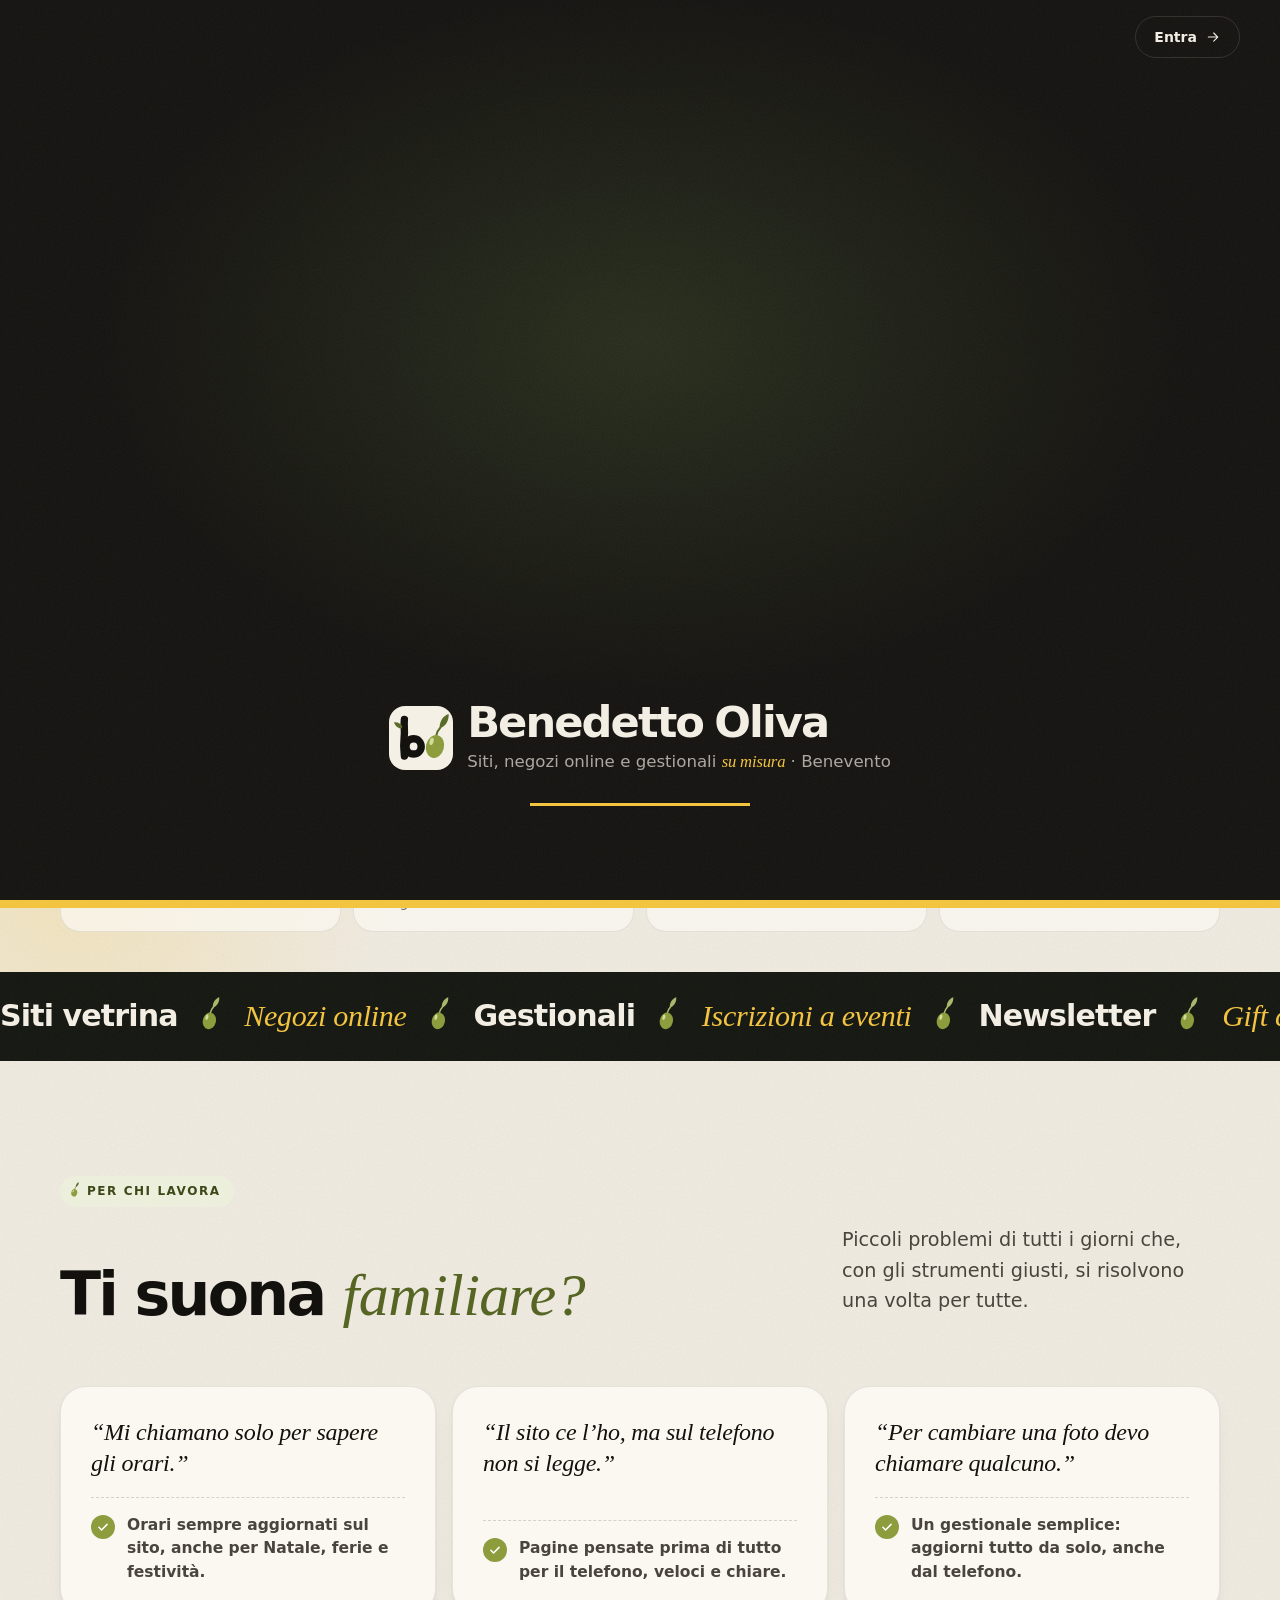
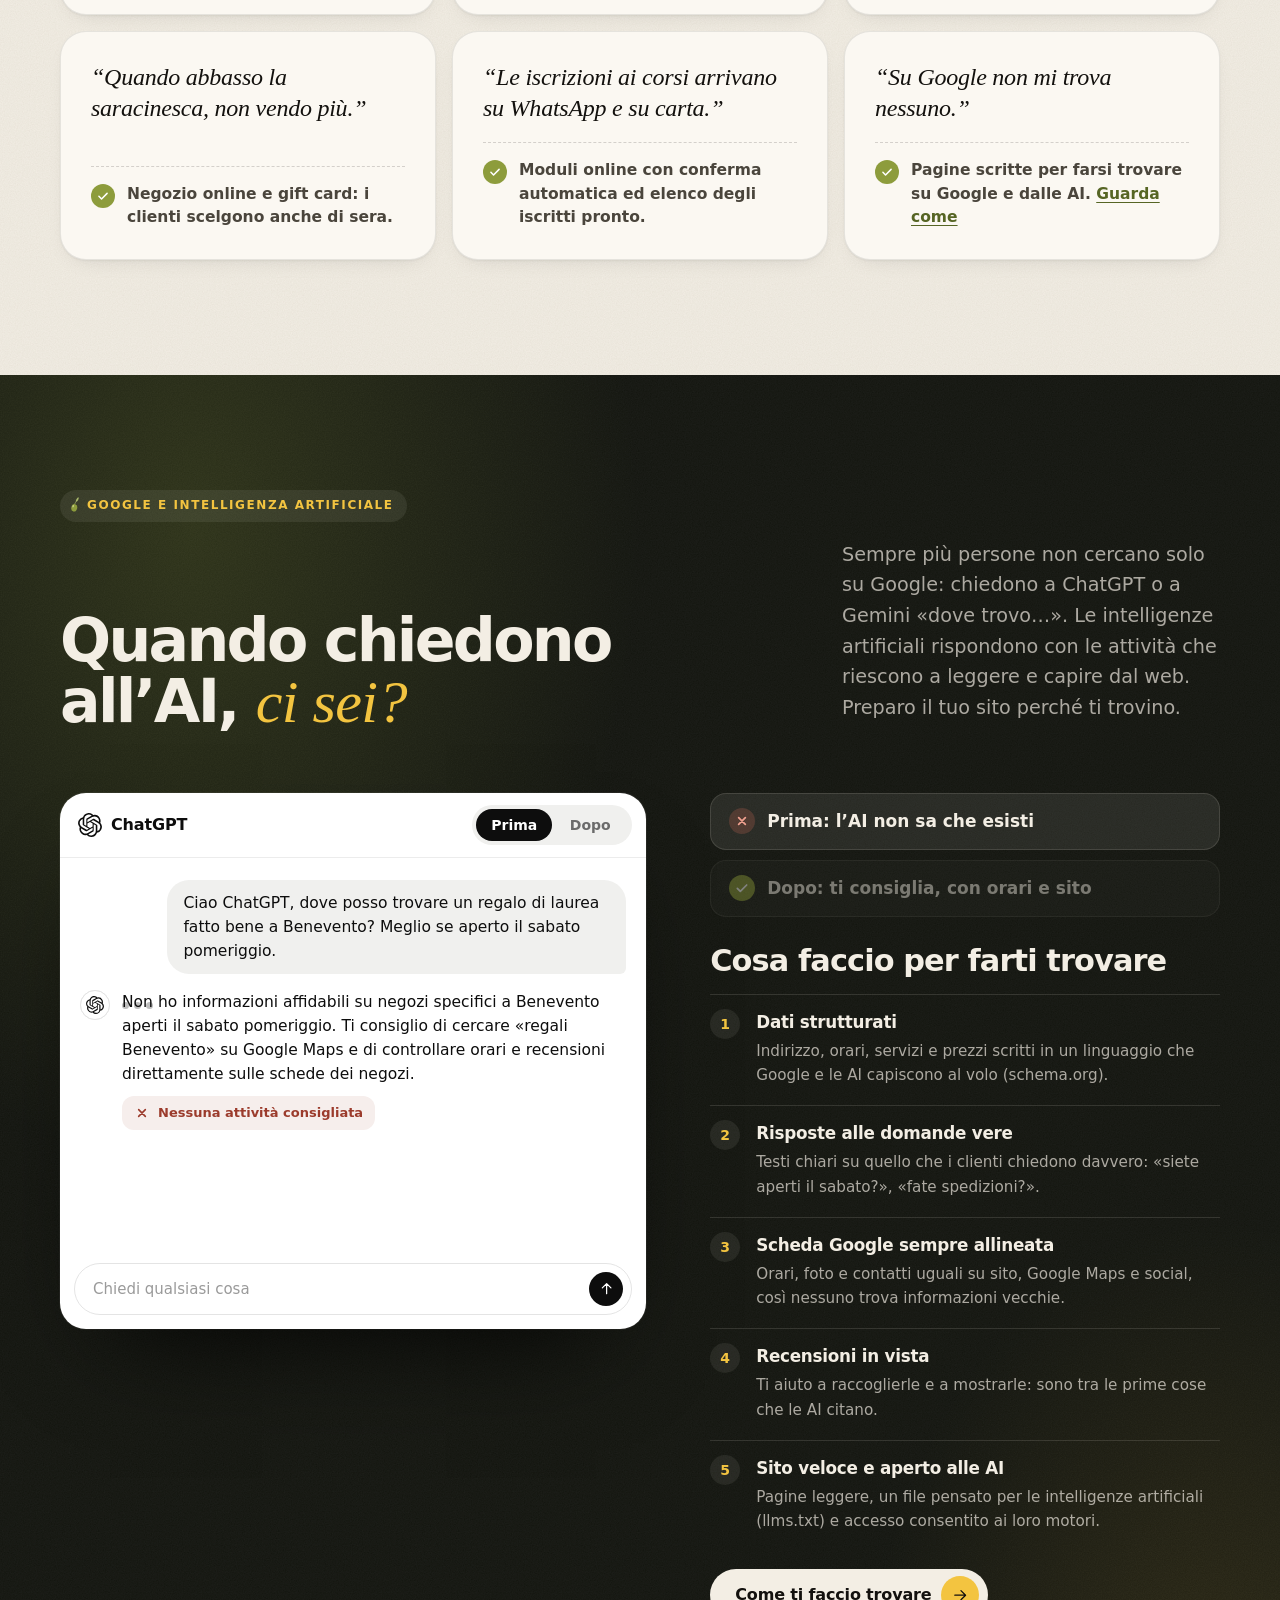
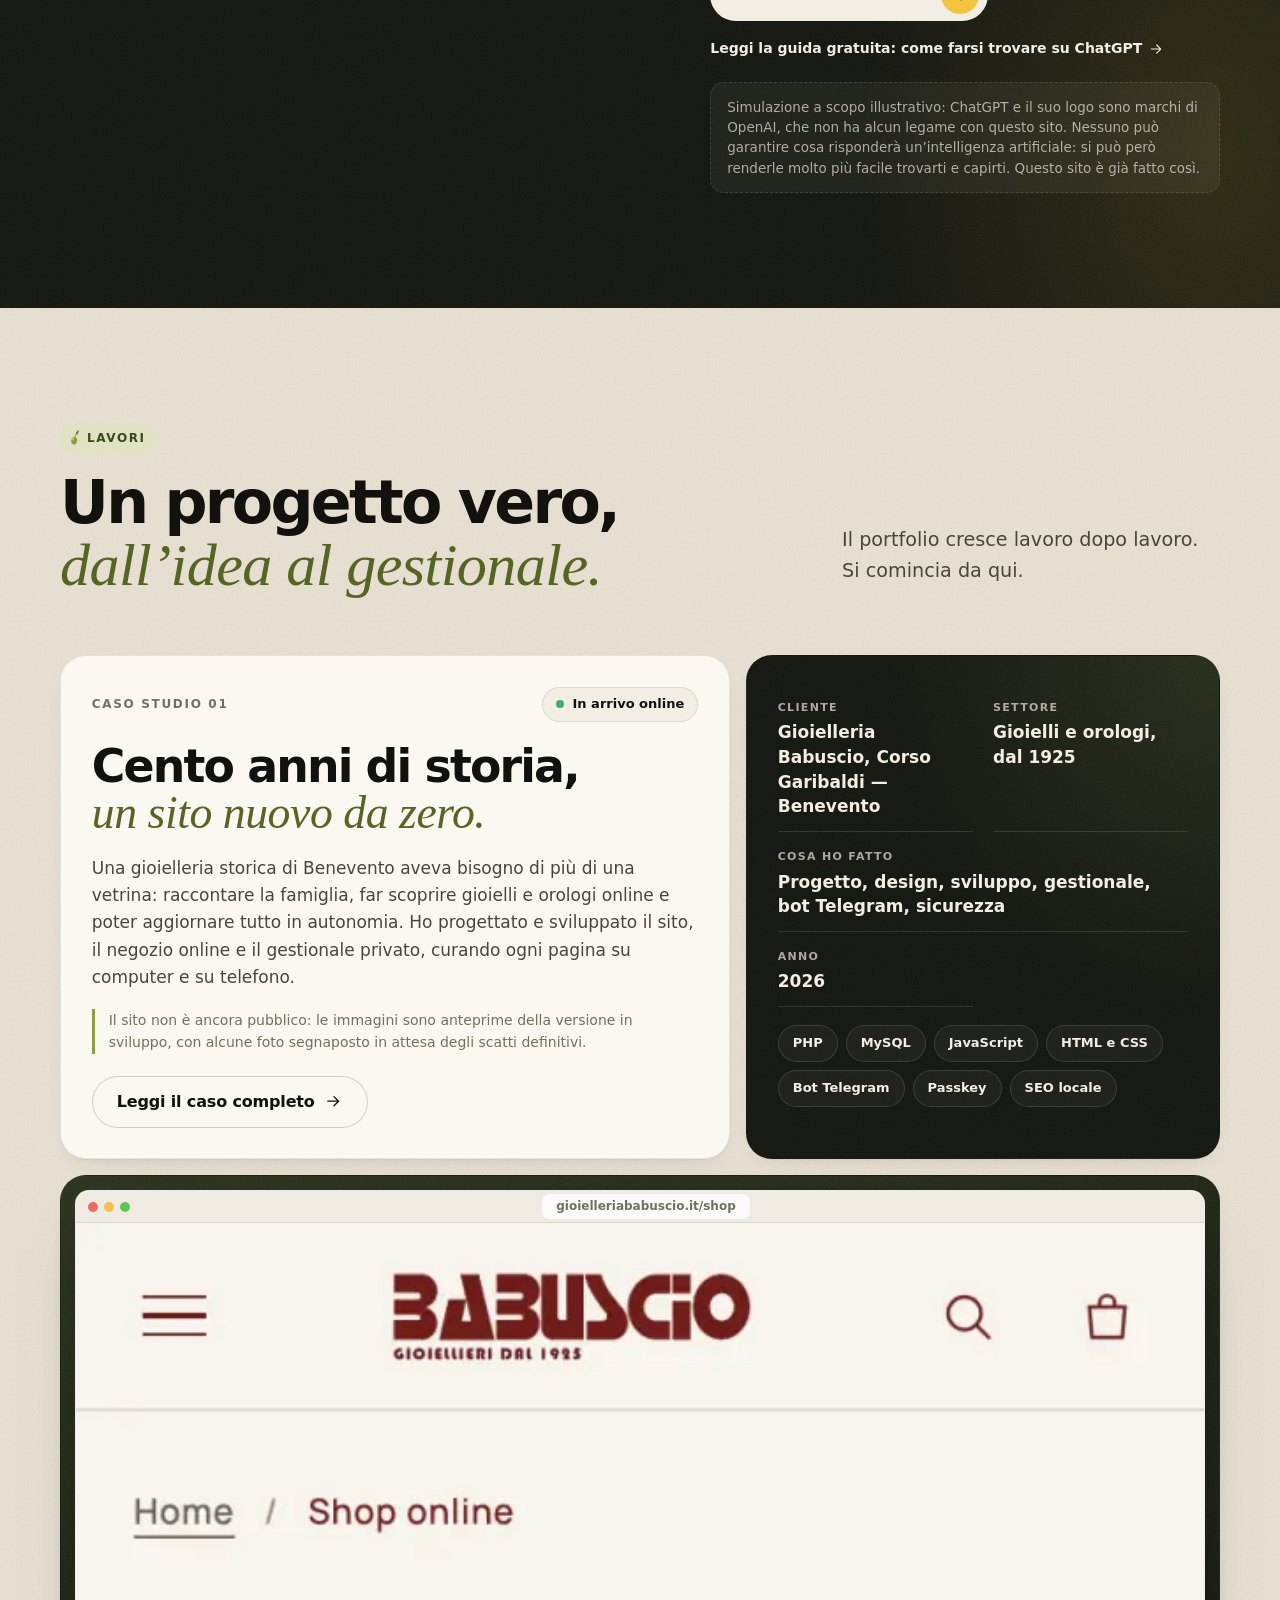
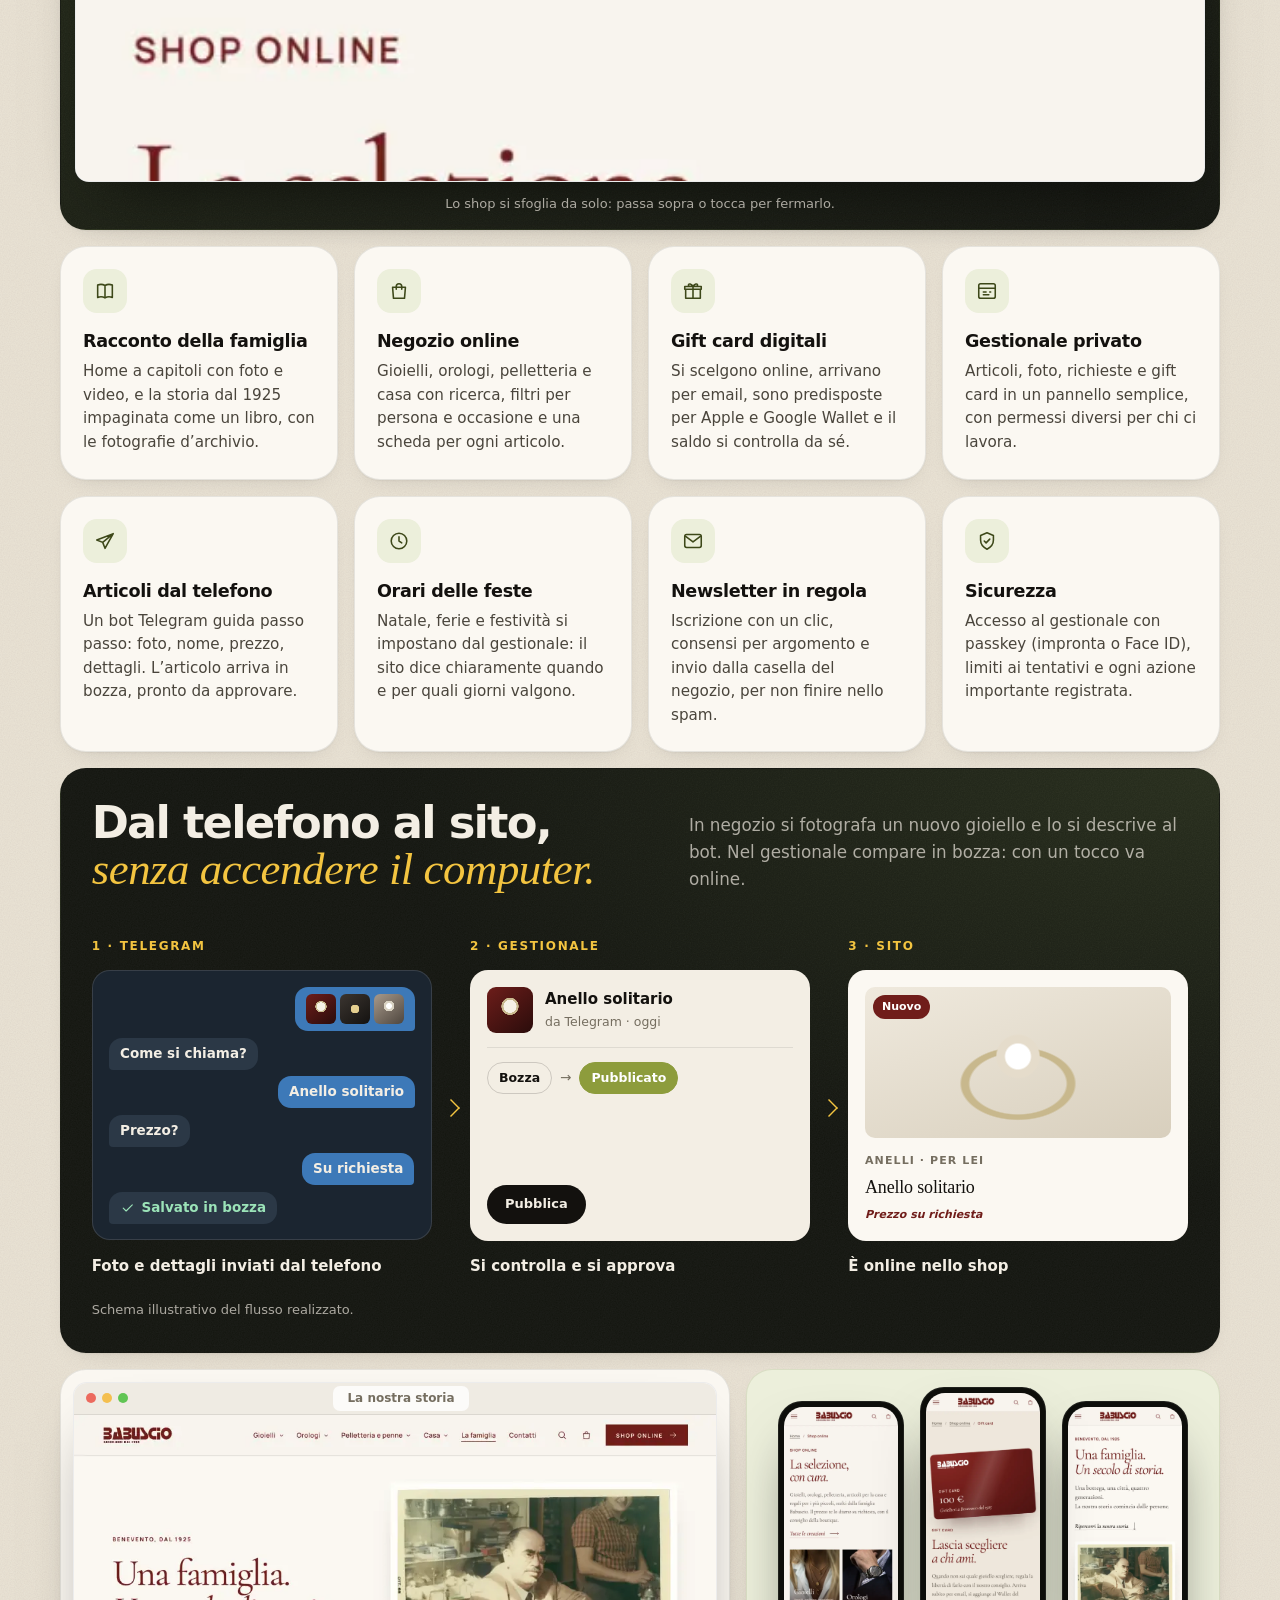
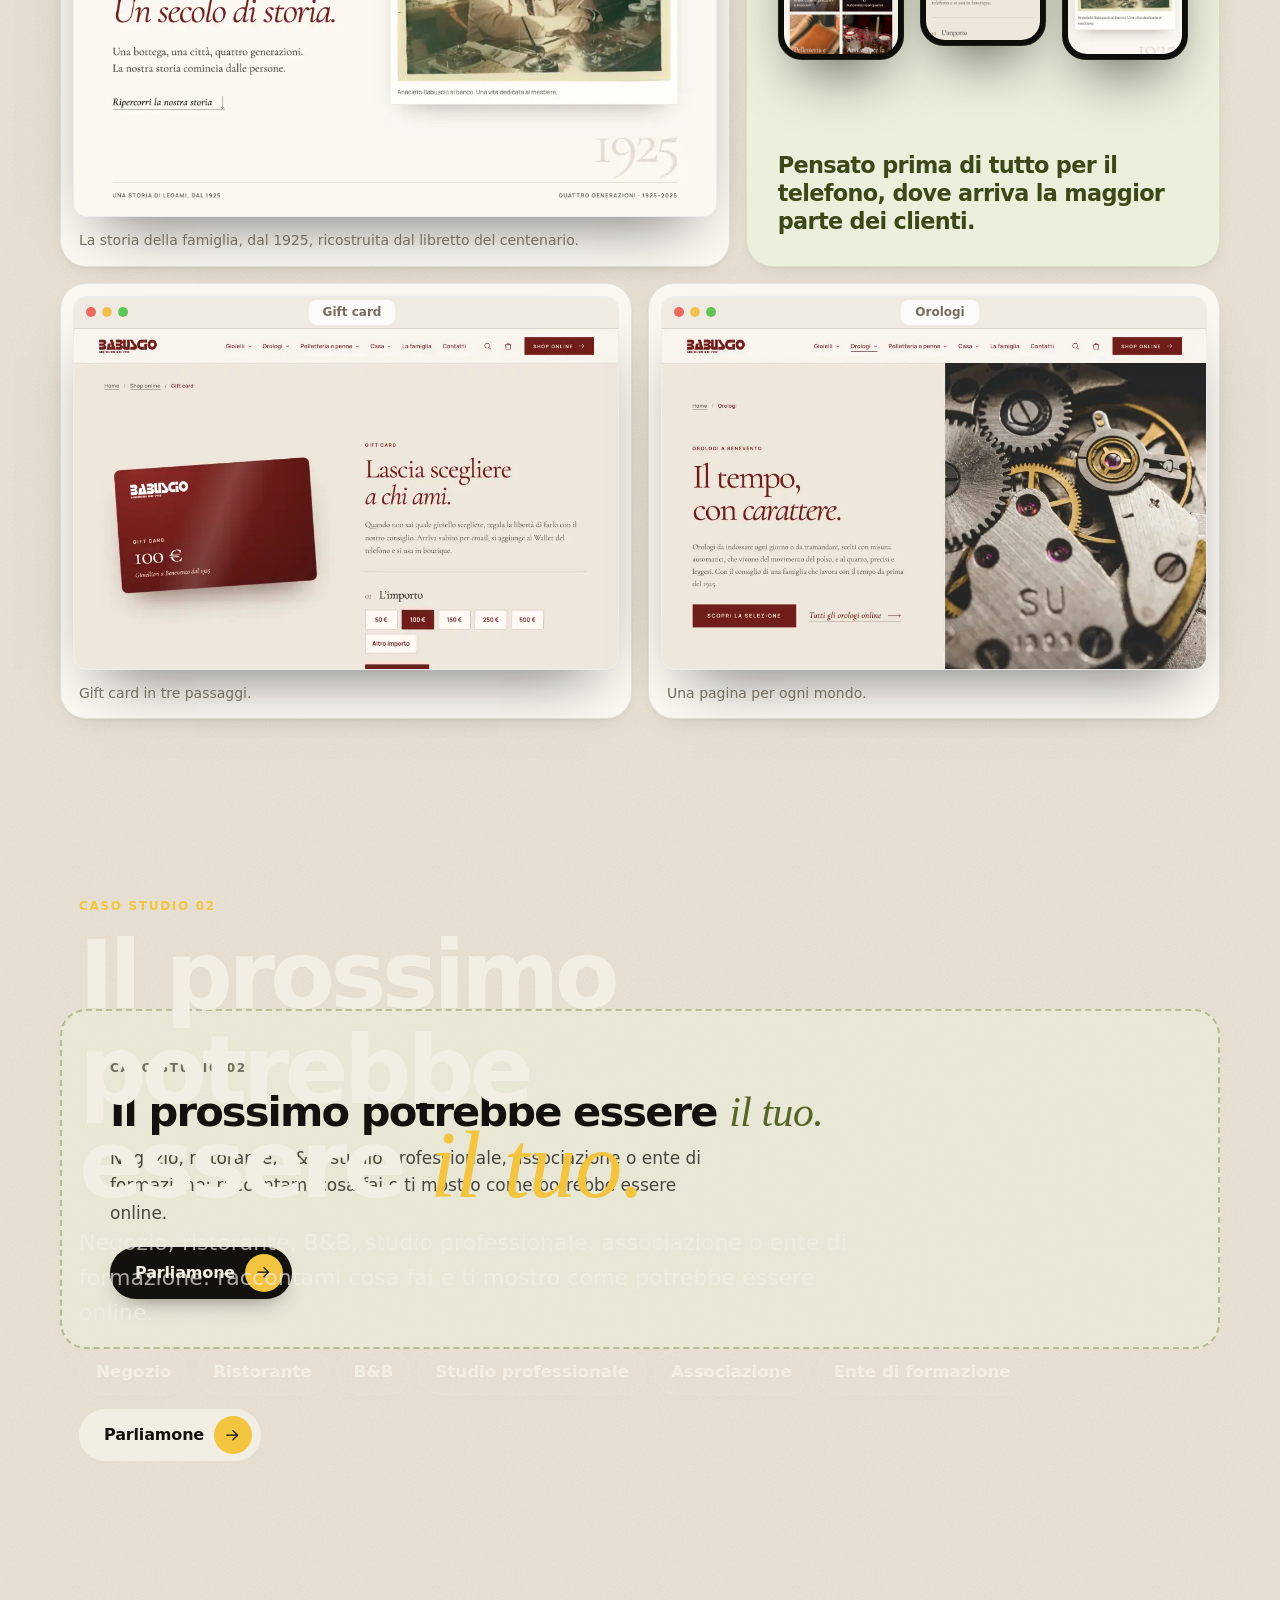
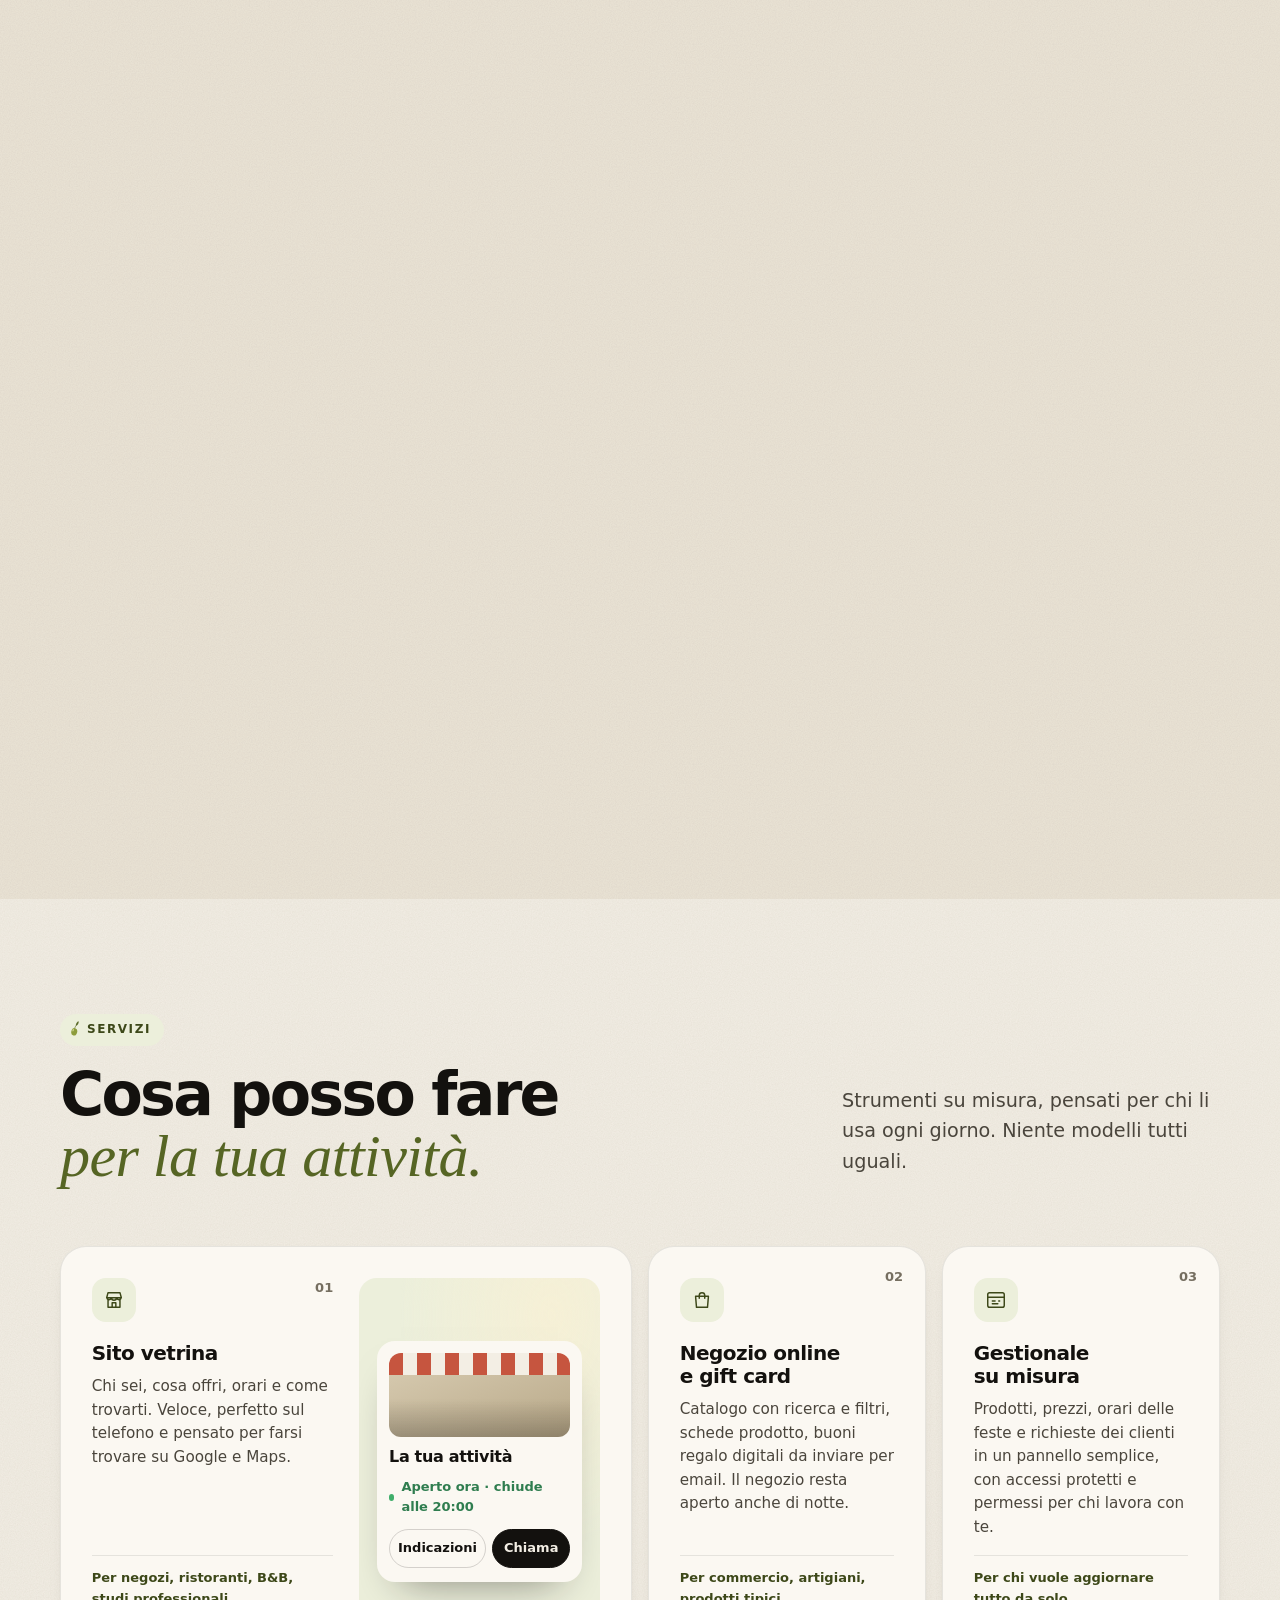
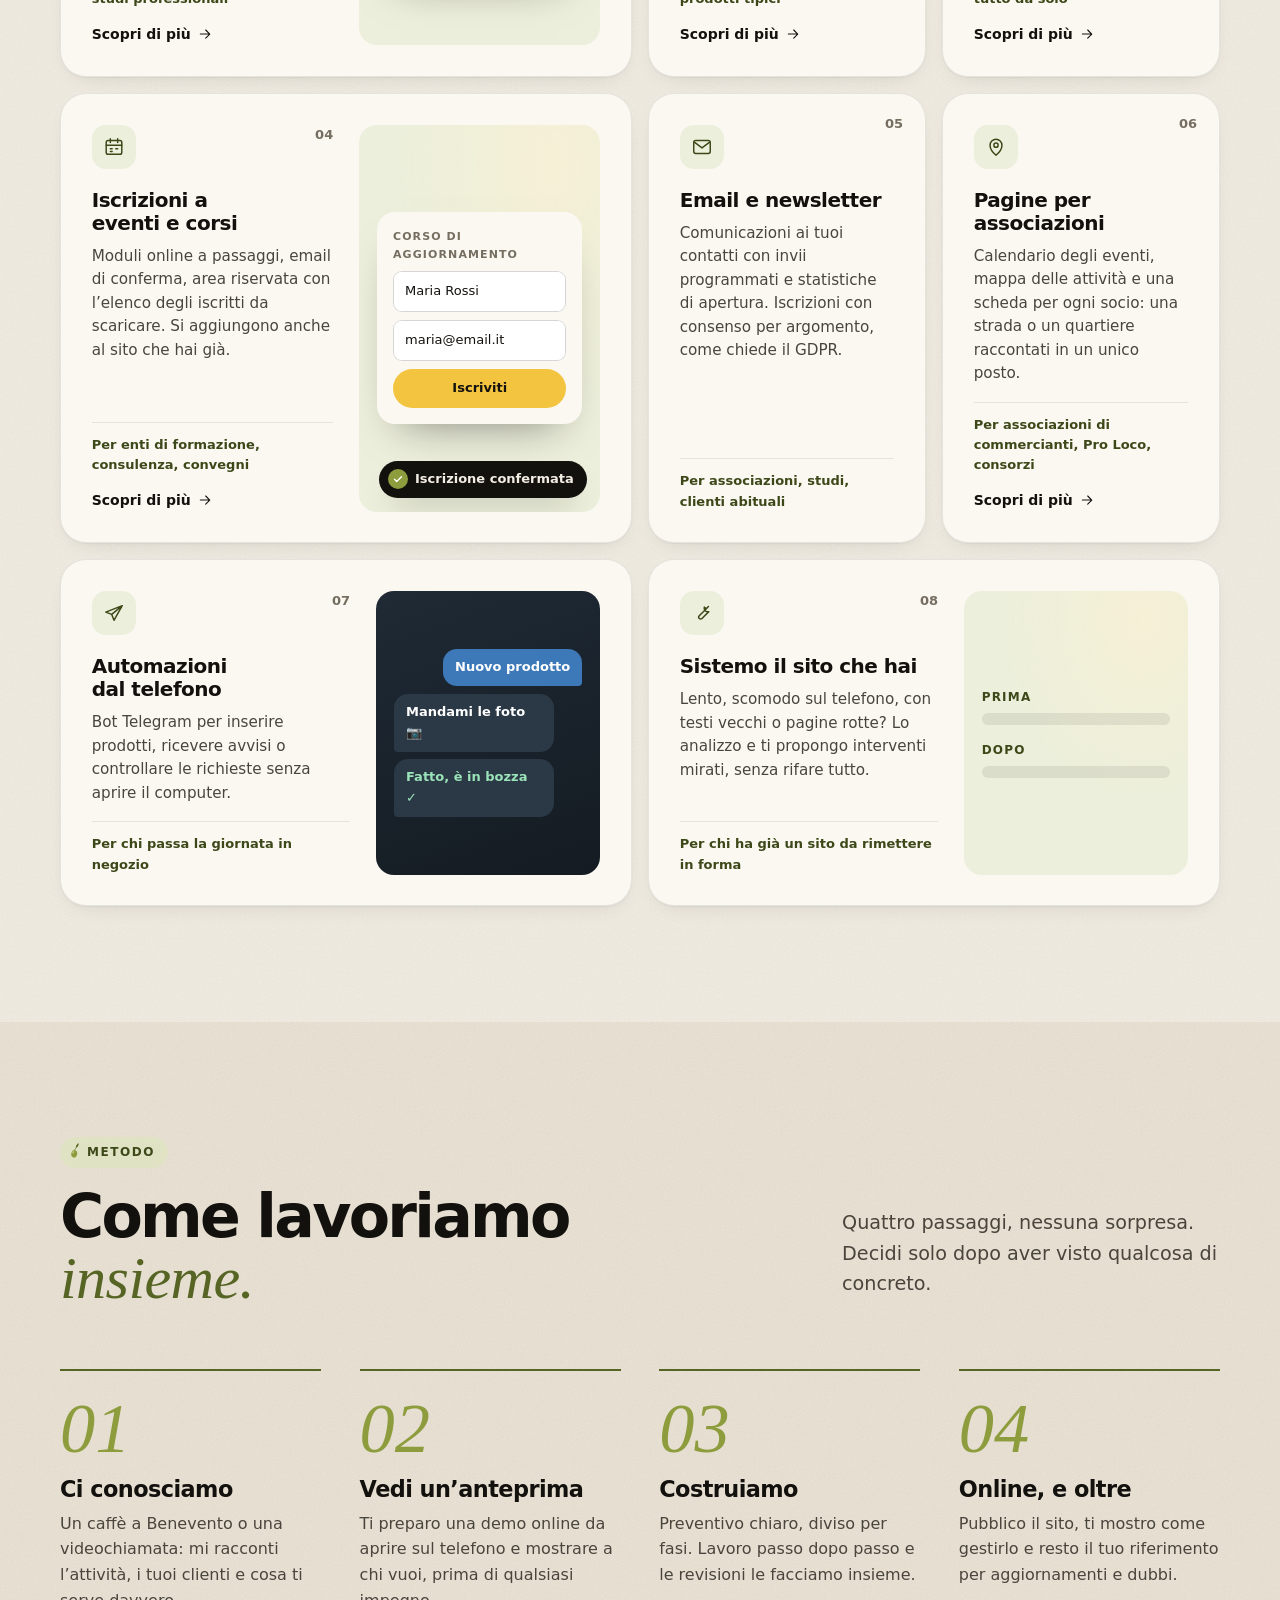
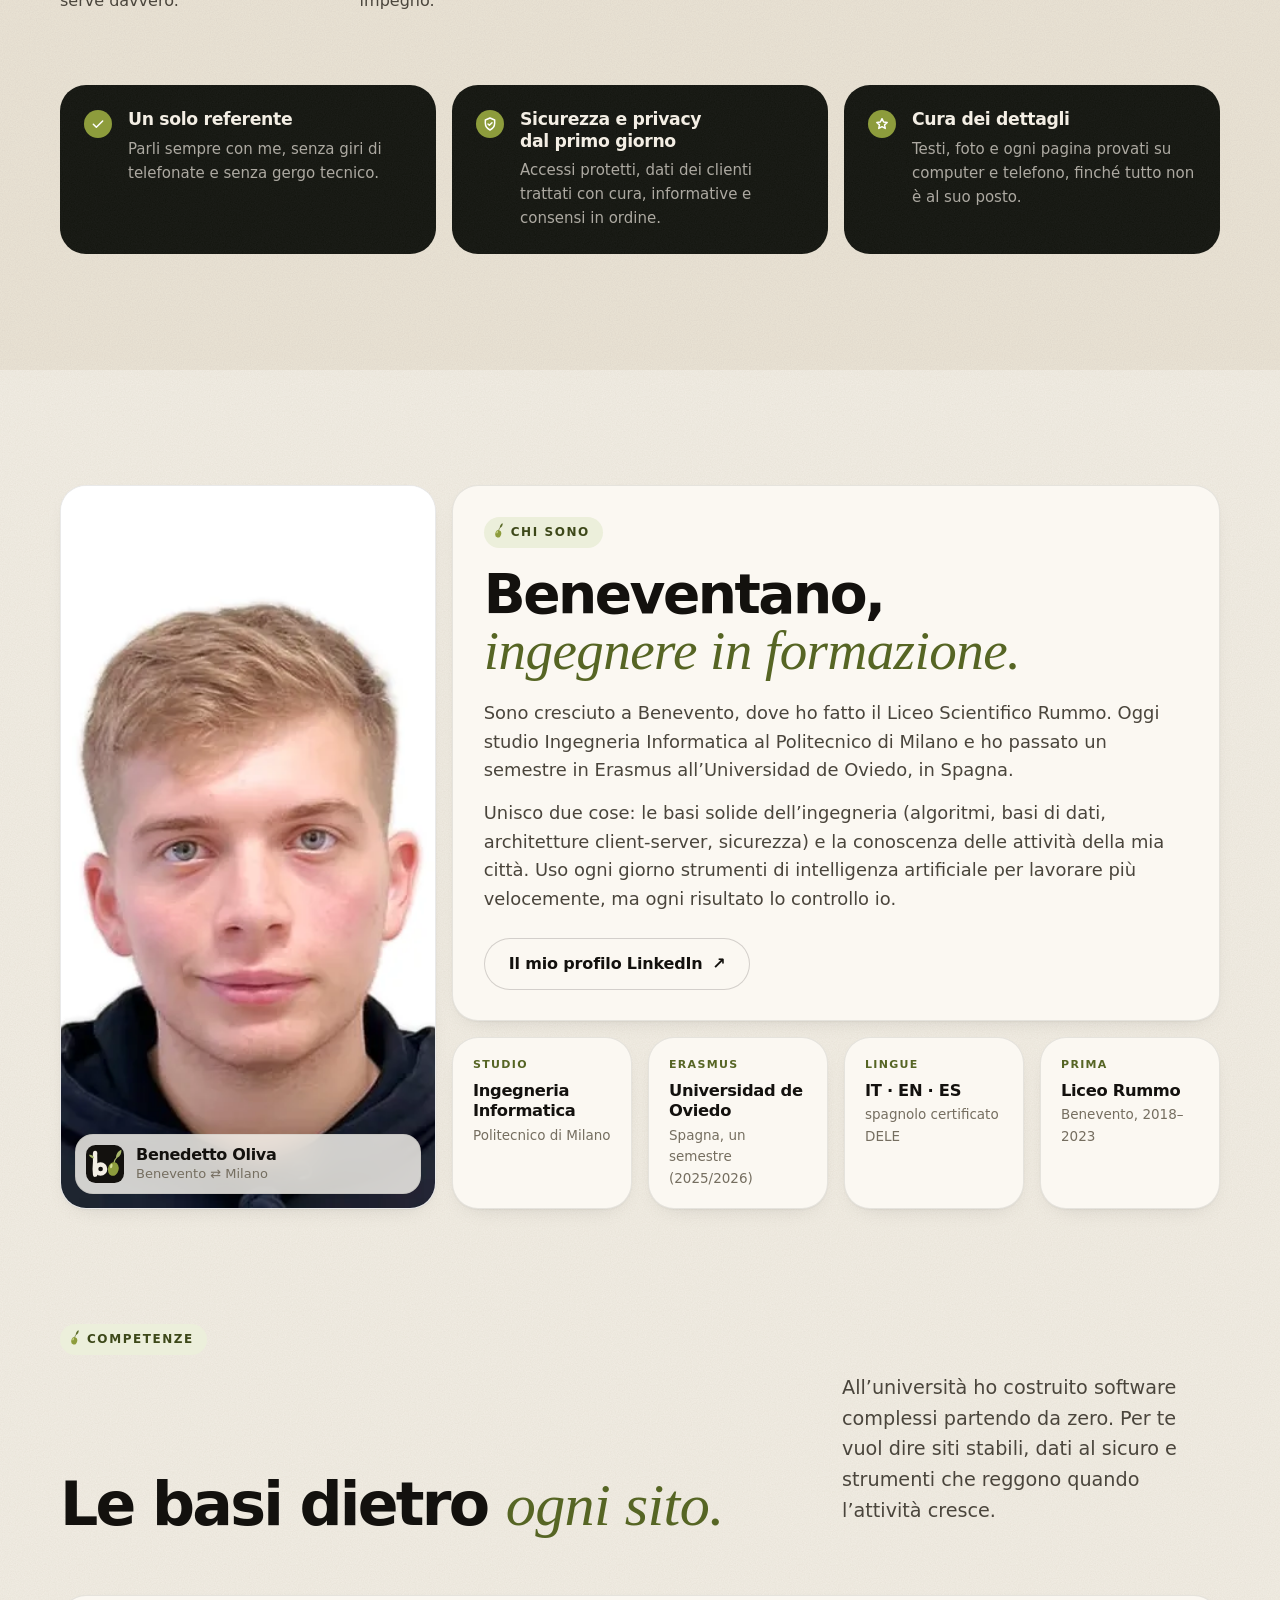
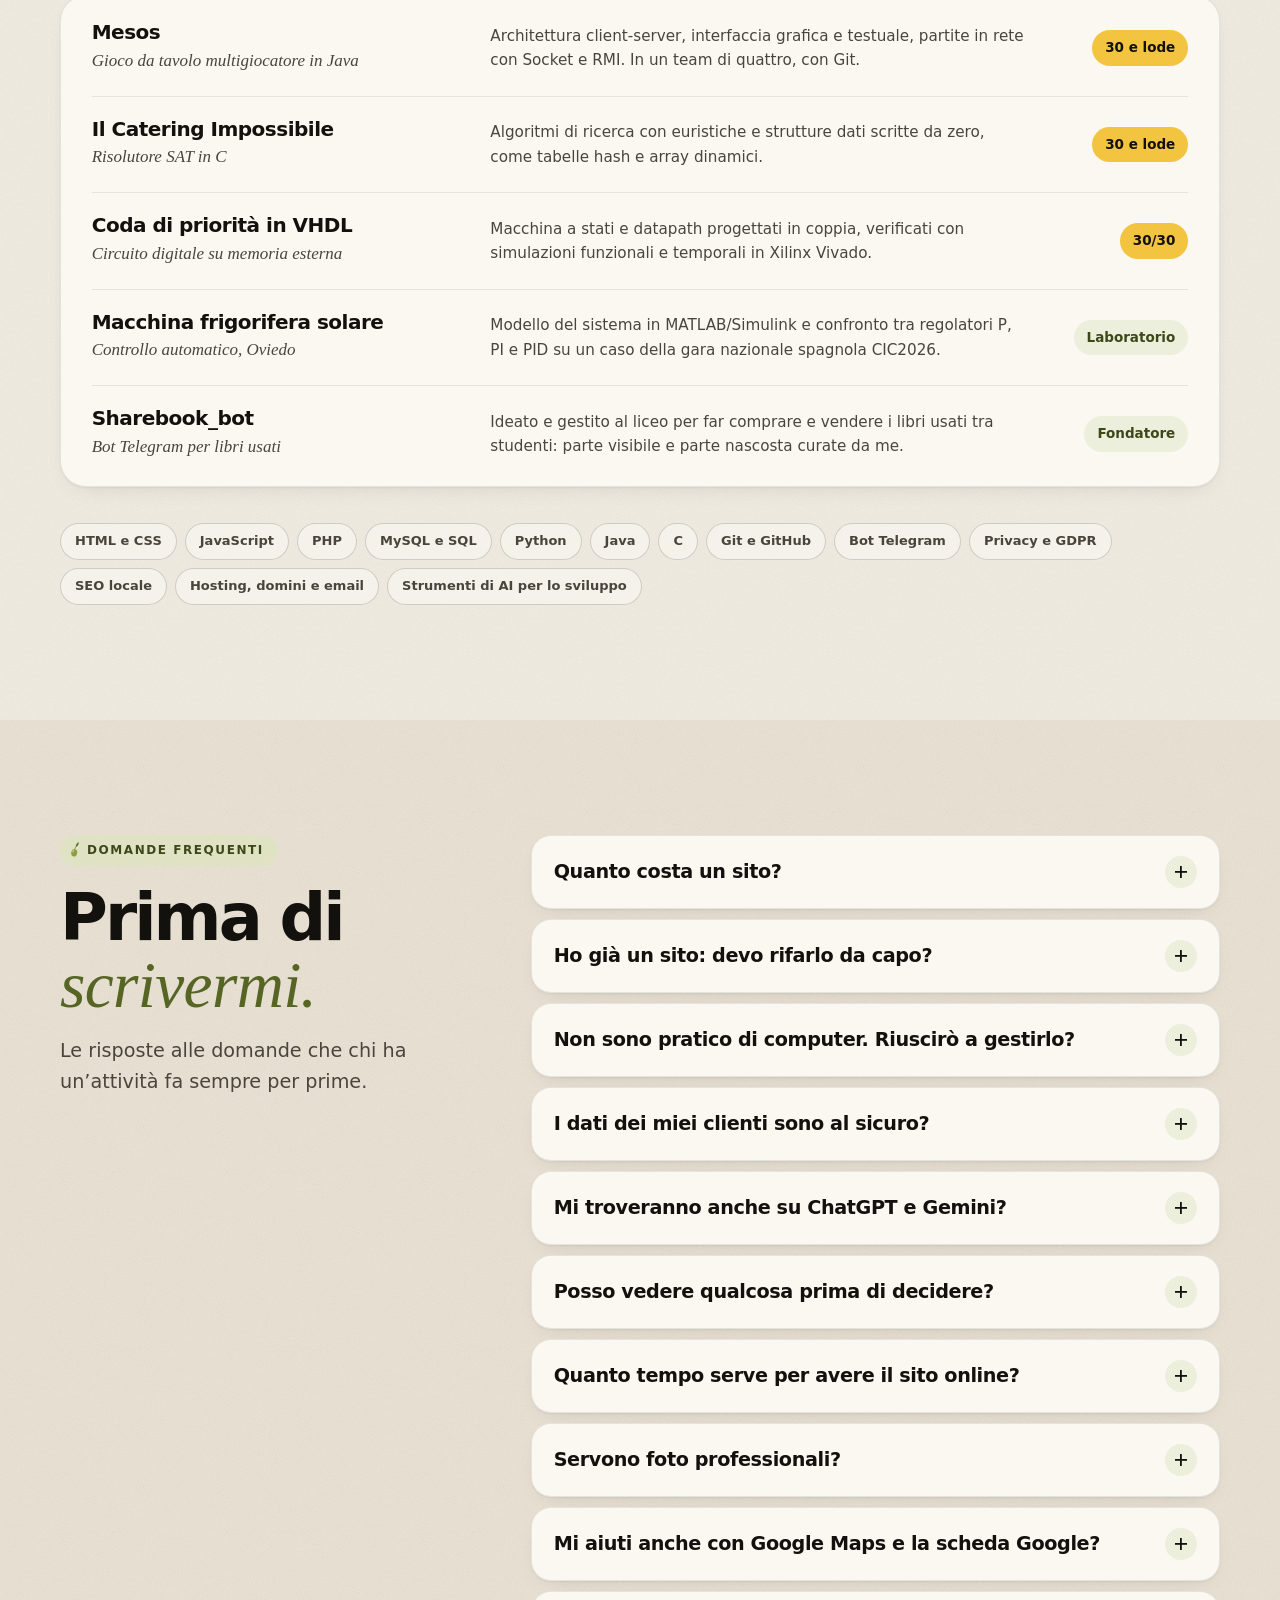
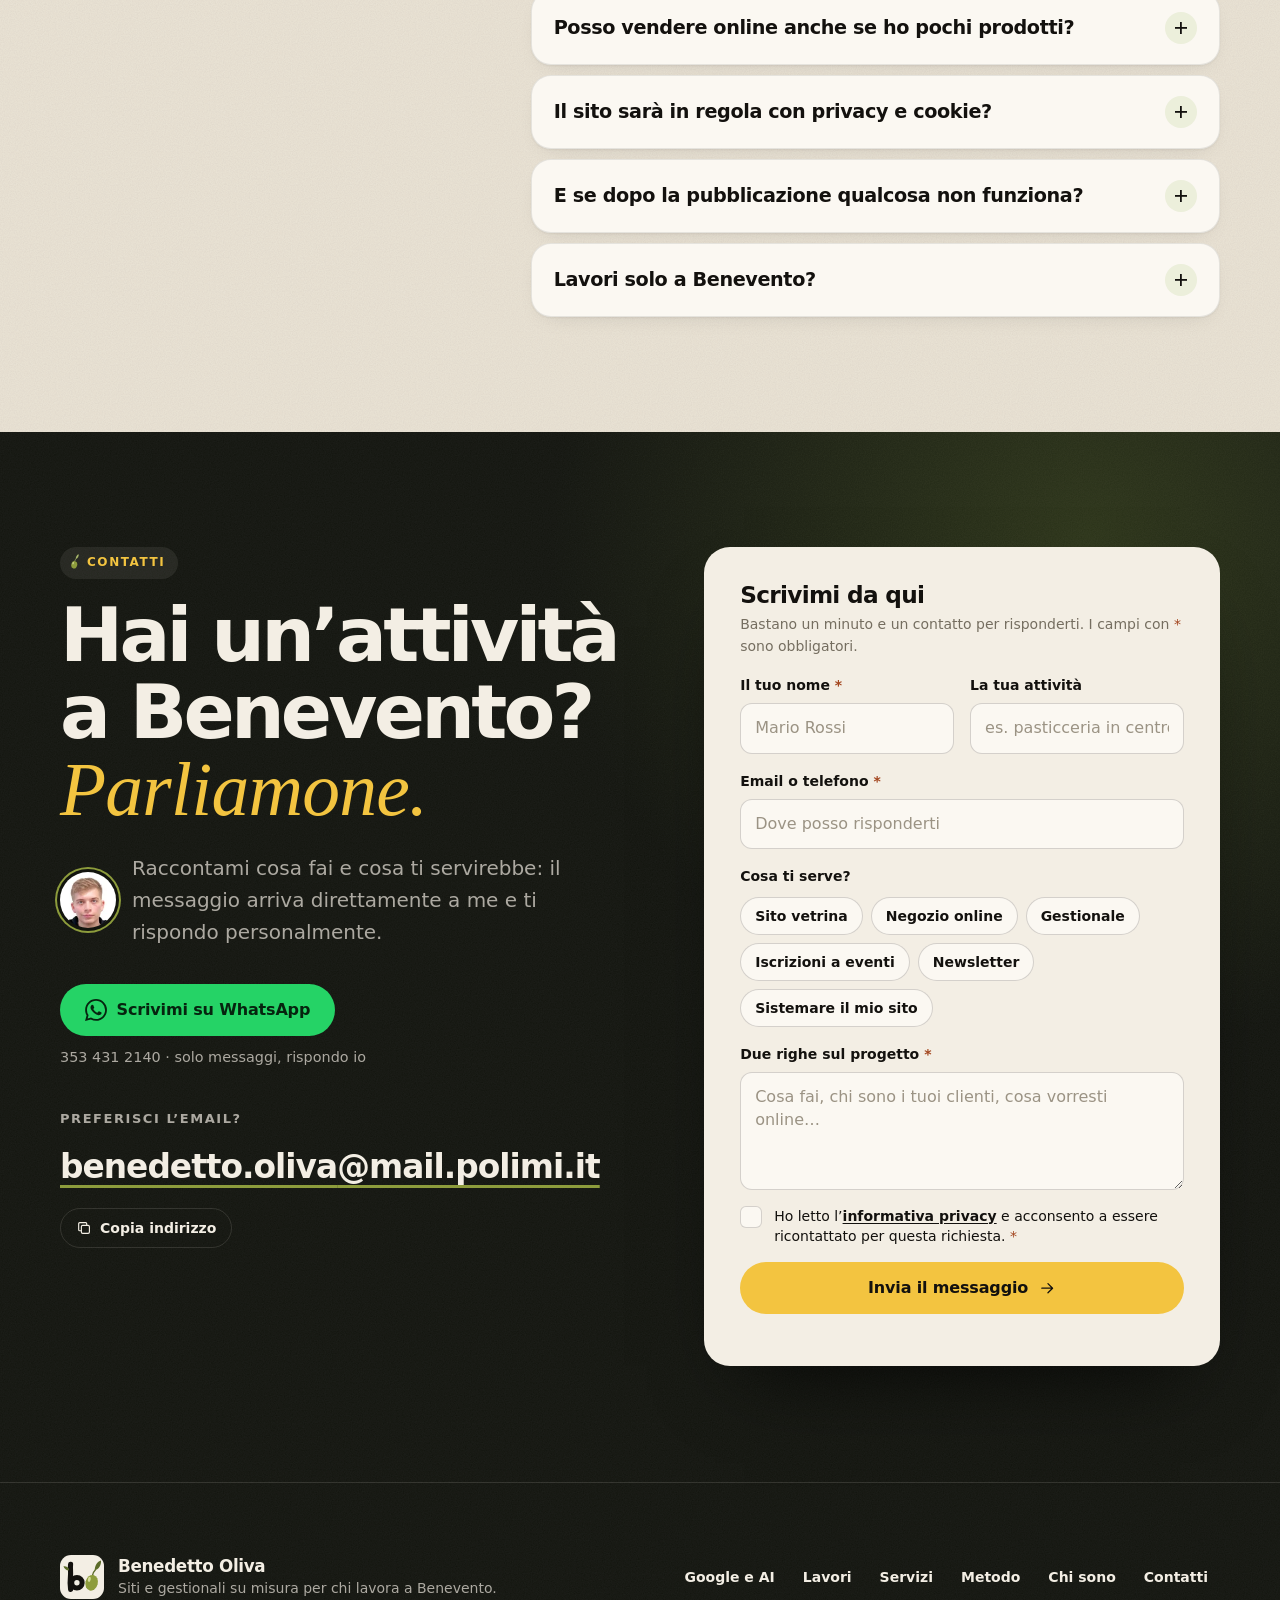
==== commit 09f984fd: "Aggiorna portfolio" ====
--- a/index.html
+++ b/index.html
@@ -1 +1 @@
-<!doctype html> <!--! © 2026 Benedetto Oliva — tutti i diritti riservati. Codice, grafica e testi non possono essere copiati o riutilizzati senza autorizzazione scritta. --> <html lang="it"> <head> <meta charset="utf-8"> <meta name="viewport" content="width=device-width,initial-scale=1"> <meta name="author" content="Benedetto Oliva"> <meta name="copyright" content="© 2026 Benedetto Oliva"> <meta name="google-site-verification" content="Pg0C__H8mwwNJEGuQCDeKYDlH5m75D87Jm4U_qcwFLs"> <title>Benedetto Oliva — Siti web e gestionali per le attività di Benevento</title> <meta name="description" content="Siti vetrina, negozi online, gestionali, iscrizioni a eventi e visibilità su Google e sulle intelligenze artificiali, su misura per attività, associazioni ed enti di formazione di Benevento. Progettati e seguiti da Benedetto Oliva, Ingegneria Informatica al Politecnico di Milano."> <link rel="canonical" href="https://bennoolivaa.github.io/"> <meta name="robots" content="index, follow, max-image-preview:large, max-snippet:-1"> <link rel="alternate" type="text/markdown" href="llms.txt" title="Descrizione per le intelligenze artificiali"> <meta name="theme-color" content="#f3eee4"> <meta property="og:type" content="website"> <meta property="og:locale" content="it_IT"> <meta property="og:url" content="https://bennoolivaa.github.io/"> <meta property="og:title" content="Benedetto Oliva — Siti e gestionali su misura a Benevento"> <meta property="og:description" content="Siti vetrina, negozi online, gestionali e iscrizioni a eventi per le attività di Benevento. Scrivimi e parliamone."> <meta property="og:image" content="https://bennoolivaa.github.io/og.jpg"> <meta property="og:image:width" content="1200"> <meta property="og:image:height" content="630"> <meta name="twitter:card" content="summary_large_image"> <link rel="icon" href="favicon.svg" type="image/svg+xml"> <link rel="apple-touch-icon" href="apple-touch-icon.png"> <link rel="preload" href="assets/fonts/manrope-normal-latin.woff2" as="font" type="font/woff2" crossorigin> <link rel="preload" href="assets/fonts/source-serif-4-latin-wght-italic.woff2" as="font" type="font/woff2" crossorigin> <link rel="stylesheet" href="assets/css/site.css?v=24"> <script>document.documentElement.classList.add("js"),function(){var e=document.documentElement,t=/[?&]intro=1/.test(location.search),s=!1;try{s="1"===sessionStorage.getItem("bo:intro")}catch(e){}var a=window.matchMedia&&matchMedia("(prefers-reduced-motion: reduce)").matches;e.classList.add(t||!a&&!s?"splash-active":"splash-seen")}()</script> <script type="application/ld+json"> {"@context":"https://schema.org","@graph":[{"@type":"WebSite","@id":"https://bennoolivaa.github.io/#sito","url":"https://bennoolivaa.github.io/","name":"Benedetto Oliva — Siti web e gestionali a Benevento","inLanguage":"it-IT","publisher":{"@id":"https://bennoolivaa.github.io/#benedetto"}},{"@type":"Person","@id":"https://bennoolivaa.github.io/#benedetto","name":"Benedetto Oliva","url":"https://bennoolivaa.github.io/","image":"https://bennoolivaa.github.io/assets/img/benedetto-480.webp","email":"mailto:benedetto.oliva@mail.polimi.it","sameAs":["https://www.linkedin.com/in/benedetto-oliva-1043a227a"],"jobTitle":"Sviluppatore web e studente di Ingegneria Informatica","homeLocation":{"@type":"City","name":"Benevento"},"alumniOf":[{"@type":"CollegeOrUniversity","name":"Politecnico di Milano"},{"@type":"CollegeOrUniversity","name":"Universidad de Oviedo"}],"knowsLanguage":["it","en","es"],"knowsAbout":["Siti web","E-commerce","Gestionali su misura","SEO locale","Ottimizzazione per motori di ricerca e intelligenze artificiali","Dati strutturati schema.org","Sicurezza informatica","PHP","MySQL","JavaScript","Java","Python","C"]},{"@type":"ProfessionalService","@id":"https://bennoolivaa.github.io/#servizio","name":"Benedetto Oliva — Siti web e gestionali","url":"https://bennoolivaa.github.io/","image":"https://bennoolivaa.github.io/og.jpg","logo":"https://bennoolivaa.github.io/apple-touch-icon.png","description":"Siti vetrina, negozi online, gestionali su misura, iscrizioni a eventi e visibilità su Google e sulle intelligenze artificiali, per attività, associazioni ed enti di formazione di Benevento e provincia.","email":"benedetto.oliva@mail.polimi.it","founder":{"@id":"https://bennoolivaa.github.io/#benedetto"},"address":{"@type":"PostalAddress","addressLocality":"Benevento","addressRegion":"BN","addressCountry":"IT"},"areaServed":[{"@type":"City","name":"Benevento"},{"@type":"AdministrativeArea","name":"Provincia di Benevento"},{"@type":"Country","name":"Italia"}],"availableLanguage":["it","en","es"],"hasOfferCatalog":{"@type":"OfferCatalog","name":"Servizi","itemListElement":[{"@type":"Offer","itemOffered":{"@type":"Service","name":"Sito vetrina","description":"Chi sei, cosa offri, orari e come trovarti. Veloce, perfetto sul telefono e pensato per farsi trovare su Google e Maps."}},{"@type":"Offer","itemOffered":{"@type":"Service","name":"Negozio online e gift card","description":"Catalogo con ricerca e filtri, schede prodotto, buoni regalo digitali da inviare per email. Il negozio resta aperto anche di notte."}},{"@type":"Offer","itemOffered":{"@type":"Service","name":"Gestionale su misura","description":"Prodotti, prezzi, orari delle feste e richieste dei clienti in un pannello semplice, con accessi protetti e permessi per chi lavora con te."}},{"@type":"Offer","itemOffered":{"@type":"Service","name":"Iscrizioni a eventi e corsi","description":"Moduli online a passaggi, email di conferma, area riservata con l’elenco degli iscritti da scaricare. Si aggiungono anche al sito che hai già."}},{"@type":"Offer","itemOffered":{"@type":"Service","name":"Email e newsletter","description":"Comunicazioni ai tuoi contatti con invii programmati e statistiche di apertura. Iscrizioni con consenso per argomento, come chiede il GDPR."}},{"@type":"Offer","itemOffered":{"@type":"Service","name":"Pagine per associazioni","description":"Calendario degli eventi, mappa delle attività e una scheda per ogni socio: una strada o un quartiere raccontati in un unico posto."}},{"@type":"Offer","itemOffered":{"@type":"Service","name":"Automazioni dal telefono","description":"Bot Telegram per inserire prodotti, ricevere avvisi o controllare le richieste senza aprire il computer."}},{"@type":"Offer","itemOffered":{"@type":"Service","name":"Sistemo il sito che hai","description":"Lento, scomodo sul telefono, con testi vecchi o pagine rotte? Lo analizzo e ti propongo interventi mirati, senza rifare tutto."}},{"@type":"Offer","itemOffered":{"@type":"Service","name":"Visibilità su Google e sulle intelligenze artificiali","description":"Dati strutturati (schema.org), testi che rispondono alle domande vere dei clienti, scheda Google allineata al sito, recensioni in vista, sito veloce e aperto ai motori delle AI."}}]}},{"@type":"FAQPage","@id":"https://bennoolivaa.github.io/#domande","mainEntity":[{"@type":"Question","name":"Quanto costa un sito?","acceptedAnswer":{"@type":"Answer","text":"Dipende da cosa ti serve: una vetrina è molto diversa da un negozio con gestionale. Dopo il primo incontro ricevi un preventivo diviso per fasi, così sai esattamente cosa paghi e puoi partire anche solo dalla prima."}},{"@type":"Question","name":"Ho già un sito: devo rifarlo da capo?","acceptedAnswer":{"@type":"Answer","text":"Non per forza. Posso migliorare quello che hai o aggiungere solo ciò che manca, per esempio un modulo di iscrizione a un evento dentro un sito esistente."}},{"@type":"Question","name":"Non sono pratico di computer. Riuscirò a gestirlo?","acceptedAnswer":{"@type":"Answer","text":"Sì: i gestionali li disegno pensando a chi li userà, con pochi pulsanti chiari e funzioni pensate anche per il telefono. E per qualsiasi dubbio mi scrivi."}},{"@type":"Question","name":"I dati dei miei clienti sono al sicuro?","acceptedAnswer":{"@type":"Answer","text":"La sicurezza è un requisito dal primo giorno, non un controllo finale: accessi protetti, permessi per chi lavora con te, nessuna password o dato di pagamento dove non deve stare, consensi privacy in ordine."}},{"@type":"Question","name":"Mi troveranno anche su ChatGPT e Gemini?","acceptedAnswer":{"@type":"Answer","text":"Nessuno può garantirlo, ma si può fare molto: dati strutturati, testi che rispondono alle domande dei clienti, scheda Google aggiornata e recensioni in vista. Sono le stesse informazioni che le intelligenze artificiali leggono per rispondere."}},{"@type":"Question","name":"Posso vedere qualcosa prima di decidere?","acceptedAnswer":{"@type":"Answer","text":"Sì: dopo il primo incontro ti preparo un’anteprima online da aprire sul telefono e mostrare a chi vuoi, prima di qualsiasi impegno."}},{"@type":"Question","name":"Quanto tempo serve per avere il sito online?","acceptedAnswer":{"@type":"Answer","text":"Dipende da cosa ti serve: una vetrina richiede molto meno di un negozio con gestionale. Dopo il primo incontro ricevi le fasi del lavoro con le date, così sai quando sarà pronto ogni pezzo."}},{"@type":"Question","name":"Servono foto professionali?","acceptedAnswer":{"@type":"Answer","text":"Aiutano, ma non sono indispensabili per partire: si può cominciare con buone foto fatte col telefono, seguendo qualche mio consiglio, e sostituirle quando arrivano gli scatti definitivi."}},{"@type":"Question","name":"Mi aiuti anche con Google Maps e la scheda Google?","acceptedAnswer":{"@type":"Answer","text":"Sì: sistemiamo la scheda Google Business con orari, foto e contatti uguali al sito, così chi ti cerca su Google e su Maps trova sempre informazioni giuste."}},{"@type":"Question","name":"Posso vendere online anche se ho pochi prodotti?","acceptedAnswer":{"@type":"Answer","text":"Sì. Si può partire con pochi articoli, o anche solo con le gift card, e aggiungere il resto con calma dal gestionale, anche dal telefono."}},{"@type":"Question","name":"Il sito sarà in regola con privacy e cookie?","acceptedAnswer":{"@type":"Answer","text":"Sì: informativa privacy, consensi dove servono e, quando si può, nessun cookie di tracciamento. Come questo sito, che non ne usa."}},{"@type":"Question","name":"E se dopo la pubblicazione qualcosa non funziona?","acceptedAnswer":{"@type":"Answer","text":"Mi scrivi e me ne occupo io. Insieme al preventivo concordiamo come gestire assistenza e aggiornamenti dopo la pubblicazione, così sai già come funziona."}},{"@type":"Question","name":"Lavori solo a Benevento?","acceptedAnswer":{"@type":"Answer","text":"Benevento e provincia sono casa mia e preferisco conoscere le persone con cui lavoro. Per il resto ci si sente in videochiamata e per email, ovunque tu sia."}}]}]} </script> </head> <body> <svg width="0" height="0" style="position:absolute" aria-hidden="true"> <defs> <symbol id="logo" viewBox="0 0 64 64"><rect width="64" height="64" rx="16" fill="var(--l-bg)"/><path d="M15.4 13.4c-.8 6.4.6 10.6-.2 17.2-.6 5.4-.6 13 .2 19.4" fill="none" stroke="var(--l-b)" stroke-linecap="round" stroke-width="7.4"/><path d="M12.6 22.6C9.4 22.4 6.2 20 5 16.4c3.6-.6 6.8 1.2 8.4 4.2Z" fill="var(--l-f)"/><circle cx="24.6" cy="40.4" r="7.6" fill="none" stroke="var(--l-b)" stroke-width="7.4"/><path d="M47.4 29.2c.6-3 1.9-5.4 3.9-7.4" fill="none" stroke="var(--l-f)" stroke-width="2" stroke-linecap="round"/><path d="M50.6 22.6C50.2 15.2 54.4 9.6 59.6 8c.6 6.8-3 12.4-9 14.6Z" fill="var(--l-f)"/><ellipse cx="46" cy="40.4" rx="9" ry="11.6" transform="rotate(14 46 40.4)" fill="var(--l-o)"/><ellipse cx="42.6" cy="35.4" rx="2" ry="3.8" transform="rotate(14 42.6 35.4)" fill="var(--l-h)"/></symbol> <symbol id="i-arrow" viewBox="0 0 24 24"><path d="M5 12h14M13 6l6 6-6 6"/></symbol> <symbol id="i-down" viewBox="0 0 24 24"><path d="M12 5v14M6 13l6 6 6-6"/></symbol> <symbol id="i-store" viewBox="0 0 24 24"><path d="M4 9.5 5.5 4h13L20 9.5M4 9.5h16M4 9.5a2.7 2.7 0 0 0 5.3 0 2.7 2.7 0 0 0 5.4 0 2.7 2.7 0 0 0 5.3 0M5.5 12v8h13v-8M10 20v-5h4v5"/></symbol> <symbol id="i-bag" viewBox="0 0 24 24"><path d="M5 8h14l-1 12H6L5 8Z"/><path d="M9 10V7a3 3 0 0 1 6 0v3"/></symbol> <symbol id="i-gift" viewBox="0 0 24 24"><path d="M4 10h16v10H4zM3 7h18v3H3zM12 7v13M12 7c-1.5-3-5-3.5-5-1.2C7 7 9 7 12 7Zm0 0c1.5-3 5-3.5 5-1.2C17 7 15 7 12 7Z"/></symbol> <symbol id="i-panel" viewBox="0 0 24 24"><rect x="3" y="4" width="18" height="16" rx="2"/><path d="M3 9h18M8 13h3M8 16h6M15 13h1"/></symbol> <symbol id="i-send" viewBox="0 0 24 24"><path d="M21 4 3 11l6.5 2.5L12 20l3-5.5L21 4ZM9.5 13.5 21 4"/></symbol> <symbol id="i-calendar" viewBox="0 0 24 24"><rect x="3.5" y="5" width="17" height="15" rx="2"/><path d="M3.5 10h17M8 3v4M16 3v4M8 14h2M14 14h2M8 17h2"/></symbol> <symbol id="i-mail" viewBox="0 0 24 24"><rect x="3" y="5" width="18" height="14" rx="2"/><path d="m4 7 8 6 8-6"/></symbol> <symbol id="i-shield" viewBox="0 0 24 24"><path d="M12 3 5 6v5c0 4.5 3 8 7 10 4-2 7-5.5 7-10V6l-7-3Z"/><path d="m9 12 2 2 4-4"/></symbol> <symbol id="i-clock" viewBox="0 0 24 24"><circle cx="12" cy="12" r="8.5"/><path d="M12 7.5V12l3 2"/></symbol> <symbol id="i-book" viewBox="0 0 24 24"><path d="M4 5.5C6.5 4.5 9.5 4.5 12 6c2.5-1.5 5.5-1.5 8-.5V19c-2.5-1-5.5-1-8 .5-2.5-1.5-5.5-1.5-8-.5V5.5ZM12 6v13.5"/></symbol> <symbol id="i-star" viewBox="0 0 24 24"><path d="m12 4 2.4 5 5.4.6-4 3.7 1.1 5.4L12 16l-4.9 2.7 1.1-5.4-4-3.7 5.4-.6L12 4Z"/></symbol> <symbol id="i-pin" viewBox="0 0 24 24"><path d="M12 21s-6.5-5.6-6.5-11a6.5 6.5 0 0 1 13 0C18.5 15.4 12 21 12 21Z"/><circle cx="12" cy="10" r="2.3"/></symbol> <symbol id="i-wrench" viewBox="0 0 24 24"><path d="M14.5 5.5a4 4 0 0 0 4.9 5L12 18a2.1 2.1 0 1 1-3-3l7.5-7.4a4 4 0 0 0-2-2.1ZM19 5l-2.5 2.5"/></symbol> <symbol id="i-copy" viewBox="0 0 24 24"><rect x="8" y="8" width="12" height="12" rx="2"/><path d="M16 8V5.5A1.5 1.5 0 0 0 14.5 4h-9A1.5 1.5 0 0 0 4 5.5v9A1.5 1.5 0 0 0 5.5 16H8"/></symbol> <symbol id="i-openai" viewBox="0 0 24 24"><path fill="currentColor" stroke="none" d="M22.2819 9.8211a5.9847 5.9847 0 0 0-.5157-4.9108 6.0462 6.0462 0 0 0-6.5098-2.9A6.0651 6.0651 0 0 0 4.9807 4.1818a5.9847 5.9847 0 0 0-3.9977 2.9 6.0462 6.0462 0 0 0 .7427 7.0966 5.98 5.98 0 0 0 .511 4.9107 6.051 6.051 0 0 0 6.5146 2.9001A5.9847 5.9847 0 0 0 13.2599 24a6.0557 6.0557 0 0 0 5.7718-4.2058 5.9894 5.9894 0 0 0 3.9977-2.9001 6.0557 6.0557 0 0 0-.7475-7.0729zm-9.022 12.6081a4.4755 4.4755 0 0 1-2.8764-1.0408l.1419-.0804 4.7783-2.7582a.7948.7948 0 0 0 .3927-.6813v-6.7369l2.02 1.1686a.071.071 0 0 1 .038.052v5.5826a4.504 4.504 0 0 1-4.4945 4.4944zm-9.6607-4.1254a4.4708 4.4708 0 0 1-.5346-3.0137l.142.0852 4.783 2.7582a.7712.7712 0 0 0 .7806 0l5.8428-3.3685v2.3324a.0804.0804 0 0 1-.0332.0615L9.74 19.9502a4.4992 4.4992 0 0 1-6.1408-1.6464zM2.3408 7.8956a4.485 4.485 0 0 1 2.3655-1.9728V11.6a.7664.7664 0 0 0 .3879.6765l5.8144 3.3543-2.0201 1.1685a.0757.0757 0 0 1-.071 0l-4.8303-2.7865A4.504 4.504 0 0 1 2.3408 7.872zm16.5963 3.8558L13.1038 8.364 15.1192 7.2a.0757.0757 0 0 1 .071 0l4.8303 2.7913a4.4944 4.4944 0 0 1-.6765 8.1042v-5.6772a.79.79 0 0 0-.407-.667zm2.0107-3.0231l-.142-.0852-4.7735-2.7818a.7759.7759 0 0 0-.7854 0L9.409 9.2297V6.8974a.0662.0662 0 0 1 .0284-.0615l4.8303-2.7866a4.4992 4.4992 0 0 1 6.6802 4.66zM8.3065 12.863l-2.02-1.1638a.0804.0804 0 0 1-.038-.0567V6.0742a4.4992 4.4992 0 0 1 7.3757-3.4537l-.142.0805L8.704 5.459a.7948.7948 0 0 0-.3927.6813zm1.0976-2.3654l2.602-1.4998 2.6069 1.4998v2.9994l-2.5974 1.4997-2.6067-1.4997Z"/></symbol> <symbol id="i-x" viewBox="0 0 24 24"><path d="M7 7l10 10M17 7 7 17"/></symbol> <symbol id="i-check" viewBox="0 0 24 24"><path d="m5 12.5 4.5 4.5L19 7.5"/></symbol> <symbol id="i-camera" viewBox="0 0 24 24"><path d="M4 8h3l1.5-2.5h7L17 8h3v11H4V8Z"/><circle cx="12" cy="13" r="3.3"/></symbol> </defs> </svg> <div class="splash" id="splash" role="dialog" aria-modal="true" aria-label="Benedetto Oliva, introduzione"> <button class="splash-skip" type="button">Entra <svg class="ic" aria-hidden="true"><use href="#i-arrow"/></svg></button> <div class="splash-center"> <svg width="0" height="0" style="position:absolute" aria-hidden="true"><defs> <linearGradient id="pz-cielo" x1="0" y1="0" x2="0" y2="1"><stop offset="0" stop-color="#f8e2b8"/><stop offset=".7" stop-color="#f2bd7e"/><stop offset="1" stop-color="#e9a868"/></linearGradient> <linearGradient id="pz-arco" x1="0" y1="0" x2="1" y2="0"><stop offset="0" stop-color="#f4ead6"/><stop offset="1" stop-color="#dccbac"/></linearGradient> <symbol id="paesaggio" viewBox="0 0 200 150"> <rect width="200" height="150" fill="url(#pz-cielo)"/> <circle cx="152" cy="46" r="17" fill="#fff4d8"/><circle cx="152" cy="46" r="26" fill="#fff4d8" opacity=".25"/> <path d="M0 98 Q36 82 74 92 T150 86 T200 92 V150 H0Z" fill="#cdb78a"/> <g><rect x="64" y="50" width="62" height="74" fill="url(#pz-arco)"/><rect x="60" y="45" width="70" height="8" fill="#efe3cb"/><rect x="67" y="33" width="56" height="13" fill="#f4ead6"/> <rect x="64" y="68" width="62" height="2.4" fill="#d6c4a2"/><rect x="69" y="74" width="5" height="44" fill="#e3d3b5"/><rect x="116" y="74" width="5" height="44" fill="#e3d3b5"/> <path d="M81 124 V88 a14 14 0 0 1 28 0 V124Z" fill="#c98a55"/><path d="M84 124 V89 a11 11 0 0 1 22 0 V124Z" fill="#e7aa6c" opacity=".55"/></g> <path d="M0 116 Q48 102 98 114 T200 108 V150 H0Z" fill="#8d9c3c"/> <path d="M0 132 Q58 120 118 131 T200 126 V150 H0Z" fill="#566524"/> <g fill="#3d4819"><ellipse cx="22" cy="118" rx="9" ry="7"/><rect x="21" y="120" width="2" height="9"/><ellipse cx="178" cy="114" rx="8" ry="6"/><rect x="177" y="116" width="2" height="8"/></g> </symbol> </defs></svg> <div class="cine" aria-hidden="true"> <div class="cine-stage"> <div class="cine-browser"> <div class="cb-bar"><i></i><i></i><i></i><span class="cb-url"><b>latuaattivita.it</b></span><span class="cb-pubblica"><span class="cb-p1">Pubblica</span><span class="cb-p2">Online ✓</span></span></div> <div class="cb-page"> <div class="cb-wire"><span class="w w-nav"></span><span class="w w-img"></span><span class="w w-t1"></span><span class="w w-t2"></span><span class="w w-p"></span><span class="w w-btn"></span><span class="w w-card"></span><span class="w w-card"></span><span class="w w-card"></span></div> <div class="cb-design"> <div class="d-nav"><span class="d-logo"><i></i>La tua attività</span><span class="d-links"><i></i><i></i><i></i></span><span class="d-cta">Prenota</span></div> <b class="d-t">Il tuo negozio,<br><em>sempre aperto.</em></b> <span class="d-sub">Orari, prodotti e contatti sempre aggiornati.</span> <span class="d-btn">Scopri di più</span> <svg class="d-img" viewBox="0 0 200 150" preserveAspectRatio="xMidYMid slice"><use href="#paesaggio"/></svg> <span class="d-card d-c1"><i></i><b></b><small></small></span><span class="d-card d-c2"><i></i><b></b><small></small></span><span class="d-card d-c3"><i></i><b></b><small></small></span> </div> </div> </div> <div class="cine-phone"><div class="p-page"> <div class="p-nav"><i></i><span></span></div> <svg class="p-img" viewBox="0 0 200 150" preserveAspectRatio="xMidYMid slice"><use href="#paesaggio"/></svg> <b class="p-t">Il tuo negozio, <em>sempre aperto.</em></b> <span class="p-line"></span><span class="p-line p-line2"></span> <span class="p-btn">Prenota</span> <span class="p-card"></span><span class="p-card p-card2"></span> </div></div> <ul class="cine-chips"><li>Sito vetrina</li><li>Negozio online</li><li>Gestionale</li><li>Google e AI</li></ul> <div class="cine-sparks"><i></i><i></i><i></i><i></i><i></i><i></i><i></i><i></i><i></i><i></i></div> <span class="cine-click"></span> <svg class="cine-cursor" viewBox="0 0 24 24"><path d="M4 2.5 19.5 12l-7.1 1.4L9 20.5 4 2.5Z"/></svg> </div> </div> <div class="splash-firma"> <svg class="splash-mark" viewBox="0 0 64 64" aria-hidden="true"> <rect width="64" height="64" rx="16" fill="#f5f0e6"/> <g class="sm-b"><path d="M15.4 13.4c-.8 6.4.6 10.6-.2 17.2-.6 5.4-.6 13 .2 19.4" fill="none" stroke="#14120f" stroke-linecap="round" stroke-width="7.4"/><path d="M12.6 22.6C9.4 22.4 6.2 20 5 16.4c3.6-.6 6.8 1.2 8.4 4.2Z" fill="#5b6b29"/><circle cx="24.6" cy="40.4" r="7.6" fill="none" stroke="#14120f" stroke-width="7.4"/></g> <g class="sm-oliva"><path d="M47.4 29.2c.6-3 1.9-5.4 3.9-7.4" fill="none" stroke="#5b6b29" stroke-width="2" stroke-linecap="round"/><path d="M50.6 22.6C50.2 15.2 54.4 9.6 59.6 8c.6 6.8-3 12.4-9 14.6Z" fill="#5b6b29"/><ellipse cx="46" cy="40.4" rx="9" ry="11.6" transform="rotate(14 46 40.4)" fill="#8d9c3c"/><ellipse cx="42.6" cy="35.4" rx="2" ry="3.8" transform="rotate(14 42.6 35.4)" fill="#d4dc9a"/></g> </svg> <div><p class="splash-name"><span>Benedetto</span><span>Oliva</span></p> <p class="splash-tag">Siti, negozi online e gestionali <em>su misura</em> · Benevento</p></div> </div> <i class="splash-line" aria-hidden="true"></i> </div> </div> <script>!function(){var t=document.documentElement,e=document.getElementById("splash");if(t.classList.contains("splash-active")){var n=!1,i=e.querySelector(".splash-skip");e.addEventListener("click",s),document.addEventListener("keydown",function(t){"Escape"===t.key&&s()}),window.__chiudiIntro=s,["assets/vendor/gsap-3.12.5.min.js","assets/js/intro.js?v=4"].forEach(function(t){var e=document.createElement("script");e.src=t,e.async=!1,document.head.appendChild(e)});var o=!1;window.__introPronta=function(){o&&!window.__introPartita&&window.__introRegia()},document.fonts&&document.fonts.ready&&document.fonts.ready.then(a),setTimeout(a,700),setTimeout(s,7e3)}else e.remove();function s(){if(!n){n=!0,window.__introChiusa=!0,e.classList.add("is-closing"),t.classList.remove("splash-active");try{sessionStorage.setItem("bo:intro","1")}catch(t){}document.activeElement===i&&i.blur(),setTimeout(function(){e.remove()},900)}}function a(){o||(o=!0,e.classList.add("go"),window.__introRegia?window.__introRegia():setTimeout(function(){window.__introPartita||s()},1500))}}()</script> <a class="skip" href="#main">Vai al contenuto</a> <header class="top" id="top"> <div class="top-pill"> <a class="brand" href="#main" aria-label="Benedetto Oliva, torna all’inizio"> <svg class="logo" aria-hidden="true"><use href="#logo"/></svg> <span class="brand-name">Benedetto Oliva</span> </a> <nav class="nav" aria-label="Sezioni"> <a href="#trovarti">Google e AI</a> <a href="#lavori">Lavori</a> <a href="#servizi">Servizi</a> <a href="#metodo">Metodo</a> <a href="#chi-sono">Chi sono</a> </nav> <a class="btn btn-sm btn-ink top-cta" href="#contatti">Scrivimi</a> <span class="top-progress" aria-hidden="true"></span> <button class="menu-btn" type="button" aria-expanded="false" aria-controls="menu" aria-label="Apri il menu"><span></span><span></span></button> </div> <nav class="menu" id="menu" aria-label="Menu" hidden> <a href="#trovarti">Google e AI <svg class="ic" aria-hidden="true"><use href="#i-arrow"/></svg></a> <a href="#lavori">Lavori <svg class="ic" aria-hidden="true"><use href="#i-arrow"/></svg></a> <a href="#servizi">Servizi <svg class="ic" aria-hidden="true"><use href="#i-arrow"/></svg></a> <a href="#metodo">Metodo <svg class="ic" aria-hidden="true"><use href="#i-arrow"/></svg></a> <a href="#chi-sono">Chi sono <svg class="ic" aria-hidden="true"><use href="#i-arrow"/></svg></a> <a href="#domande">Domande <svg class="ic" aria-hidden="true"><use href="#i-arrow"/></svg></a> <a class="menu-cta" href="#contatti">Scrivimi <svg class="ic" aria-hidden="true"><use href="#i-arrow"/></svg></a> </nav> </header> <main id="main"> <section class="hero"> <div class="wrap hero-grid"> <div class="hero-copy"> <p class="pill reveal"><span class="dot" aria-hidden="true"></span>Portfolio in costruzione · nuovi lavori in arrivo</p> <h1 class="reveal">Siti e gestionali <em>su misura</em> per le attività di Benevento.</h1> <div class="hero-row reveal"> <div class="intro"> <img class="avatar" src="assets/img/benedetto-avatar-96.webp" srcset="assets/img/benedetto-avatar-96.webp, assets/img/benedetto-avatar-192.webp 2x" width="64" height="64" alt="Foto di Benedetto Oliva"> <p class="lead">Sono Benedetto, beneventano, studente di Ingegneria Informatica al Politecnico di Milano. Progetto e realizzo siti vetrina, negozi online e gestionali che puoi aggiornare da solo, anche dal telefono.</p> </div> <div class="hero-cta"> <a class="btn btn-ink btn-arrow" href="#contatti">Raccontami il tuo progetto <span class="btn-ic"><svg class="ic" aria-hidden="true"><use href="#i-arrow"/></svg></span></a> <a class="btn btn-ghost" href="#lavori">Guarda un lavoro <svg class="ic" aria-hidden="true"><use href="#i-down"/></svg></a> </div> </div> </div> <figure class="stage reveal"> <div class="plate"> <div class="browser"> <div class="bar" aria-hidden="true"><i></i><i></i><i></i><span>gioielleriababuscio.it</span></div> <img src="assets/img/babuscio-home-1600.webp" srcset="assets/img/babuscio-home-960.webp 960w, assets/img/babuscio-home-1600.webp 1600w" sizes="(min-width: 1000px) 46vw, 92vw" width="1600" height="1000" alt="Home page del nuovo sito della Gioielleria Babuscio su computer: foto a tutto schermo e il titolo “Brillare è un’arte.”" fetchpriority="high"> </div> <div class="phone"> <img src="assets/img/babuscio-home-m-600.webp" width="600" height="1298" alt="La stessa home page della Gioielleria Babuscio vista su telefono"> </div> </div> <figcaption class="stage-tag"><span class="dot" aria-hidden="true"></span>Gioielleria Babuscio · in arrivo online</figcaption> </figure> <ul class="proof reveal" aria-label="In breve"> <li><strong>Politecnico di Milano</strong><span>Ingegneria Informatica</span></li> <li><strong>30 e lode</strong><span>nei progetti d’esame di software e algoritmi</span></li> <li><strong>IT · EN · ES</strong><span>italiano, inglese e spagnolo</span></li> <li><strong>Benevento</strong><span>di persona o in videochiamata</span></li> </ul> </div> </section> <div class="marquee" aria-hidden="true"> <div class="marquee-track"> <span>Siti vetrina</span><span>Negozi online</span><span>Gestionali</span><span>Iscrizioni a eventi</span><span>Newsletter</span><span>Gift card</span><span>Bot Telegram</span><span>Privacy e sicurezza</span> <span>Siti vetrina</span><span>Negozi online</span><span>Gestionali</span><span>Iscrizioni a eventi</span><span>Newsletter</span><span>Gift card</span><span>Bot Telegram</span><span>Privacy e sicurezza</span> </div> </div> <section class="section" id="problemi" aria-labelledby="problemi-t"> <div class="wrap"> <header class="sec-head sec-head-split reveal"> <p class="eyebrow">Per chi lavora</p> <h2 id="problemi-t">Ti suona <em>familiare?</em></h2> <p class="sec-intro">Piccoli problemi di tutti i giorni che, con gli strumenti giusti, si risolvono una volta per tutte.</p> </header> <ul class="problems"> <li class="reveal"><p class="pb-q">“Mi chiamano solo per sapere gli orari.”</p><p class="pb-a"><svg class="ic" aria-hidden="true"><use href="#i-check"/></svg>Orari sempre aggiornati sul sito, anche per Natale, ferie e festività.</p></li> <li class="reveal"><p class="pb-q">“Il sito ce l’ho, ma sul telefono non si legge.”</p><p class="pb-a"><svg class="ic" aria-hidden="true"><use href="#i-check"/></svg>Pagine pensate prima di tutto per il telefono, veloci e chiare.</p></li> <li class="reveal"><p class="pb-q">“Per cambiare una foto devo chiamare qualcuno.”</p><p class="pb-a"><svg class="ic" aria-hidden="true"><use href="#i-check"/></svg>Un gestionale semplice: aggiorni tutto da solo, anche dal telefono.</p></li> <li class="reveal"><p class="pb-q">“Quando abbasso la saracinesca, non vendo più.”</p><p class="pb-a"><svg class="ic" aria-hidden="true"><use href="#i-check"/></svg>Negozio online e gift card: i clienti scelgono anche di sera.</p></li> <li class="reveal"><p class="pb-q">“Le iscrizioni ai corsi arrivano su WhatsApp e su carta.”</p><p class="pb-a"><svg class="ic" aria-hidden="true"><use href="#i-check"/></svg>Moduli online con conferma automatica ed elenco degli iscritti pronto.</p></li> <li class="reveal"><p class="pb-q">“Su Google non mi trova nessuno.”</p><p class="pb-a"><svg class="ic" aria-hidden="true"><use href="#i-check"/></svg><span>Pagine scritte per farsi trovare su Google e dalle AI. <a href="#trovarti">Guarda come</a></span></p></li> </ul> </div> </section> <section class="section section-dark" id="trovarti" aria-labelledby="trovarti-t"> <div class="wrap"> <header class="sec-head sec-head-split reveal"> <p class="eyebrow">Google e intelligenza artificiale</p> <h2 id="trovarti-t">Quando chiedono all’AI, <em>ci sei?</em></h2> <p class="sec-intro">Sempre più persone non cercano solo su Google: chiedono a ChatGPT o a Gemini «dove trovo…». Le intelligenze artificiali rispondono con le attività che riescono a leggere e capire dal web. Preparo il tuo sito perché ti trovino.</p> </header> <div class="ai-grid"> <div class="ai-chat reveal" id="ai-chat" data-stato="prima"> <div class="ai-top"> <span class="ai-app"><svg class="ai-logo" aria-hidden="true"><use href="#i-openai"/></svg>ChatGPT</span> <div class="ai-switch" role="tablist" aria-label="Confronto prima e dopo"> <button type="button" role="tab" aria-selected="true" data-stato="prima">Prima</button> <button type="button" role="tab" aria-selected="false" data-stato="dopo">Dopo</button> <span class="ai-thumb" aria-hidden="true"></span> </div> </div> <div class="ai-body"> <p class="msg user">Ciao ChatGPT, dove posso trovare un regalo di laurea fatto bene a Benevento? Meglio se aperto il sabato pomeriggio.</p> <div class="ai-risposte"> <div class="msg ai typing" aria-hidden="true"><i class="ai-av"><svg aria-hidden="true"><use href="#i-openai"/></svg></i><span class="dots"><i></i><i></i><i></i></span></div> <div class="msg ai risposta" data-risposta="prima" aria-live="polite"> <i class="ai-av" aria-hidden="true"><svg><use href="#i-openai"/></svg></i> <div class="ai-text"> <span class="ai-label">Prima</span> <p>Non ho informazioni affidabili su negozi specifici a Benevento aperti il sabato pomeriggio. Ti consiglio di cercare «regali Benevento» su Google Maps e di controllare orari e recensioni direttamente sulle schede dei negozi.</p> <span class="ai-none"><svg class="ic" aria-hidden="true"><use href="#i-x"/></svg>Nessuna attività consigliata</span> </div> </div> <div class="msg ai risposta" data-risposta="dopo" aria-live="polite"> <i class="ai-av" aria-hidden="true"><svg><use href="#i-openai"/></svg></i> <div class="ai-text"> <span class="ai-label">Dopo</span> <p>Ti consiglio <mark class="ai-hl">La tua attività</mark>, in pieno centro a Benevento. Dal suo sito risulta che:</p> <ul> <li>prepara confezioni regalo personalizzate per lauree e ricorrenze;</li> <li>il sabato è aperta anche il pomeriggio, dalle 16:30 alle 20:00;</li> <li>i clienti ne parlano molto bene: 4,8 su 5.</li> </ul> <p>Puoi vedere i prodotti e scrivere direttamente dal sito.</p> <span class="ai-source"><i aria-hidden="true"></i><span><small>Fonte</small>latuaattivita.it</span></span> </div> </div> </div> </div> <div class="ai-input" aria-hidden="true"><span>Chiedi qualsiasi cosa</span><i><svg class="ic"><use href="#i-arrow"/></svg></i></div> </div> <div class="ai-side"> <p class="ai-result reveal" aria-live="polite"><span class="r-prima"><svg class="ic" aria-hidden="true"><use href="#i-x"/></svg>Prima: l’AI non sa che esisti</span><span class="r-dopo"><svg class="ic" aria-hidden="true"><use href="#i-check"/></svg>Dopo: ti consiglia, con orari e sito</span></p> <h3 class="reveal">Cosa faccio per farti trovare</h3> <ol class="ai-steps"> <li class="reveal"><b>Dati strutturati</b><span>Indirizzo, orari, servizi e prezzi scritti in un linguaggio che Google e le AI capiscono al volo (schema.org).</span></li> <li class="reveal"><b>Risposte alle domande vere</b><span>Testi chiari su quello che i clienti chiedono davvero: «siete aperti il sabato?», «fate spedizioni?».</span></li> <li class="reveal"><b>Scheda Google sempre allineata</b><span>Orari, foto e contatti uguali su sito, Google Maps e social, così nessuno trova informazioni vecchie.</span></li> <li class="reveal"><b>Recensioni in vista</b><span>Ti aiuto a raccoglierle e a mostrarle: sono tra le prime cose che le AI citano.</span></li> <li class="reveal"><b>Sito veloce e aperto alle AI</b><span>Pagine leggere, un file pensato per le intelligenze artificiali (llms.txt) e accesso consentito ai loro motori.</span></li> </ol> <a class="btn btn-light btn-arrow ai-more reveal" href="servizi/visibilita-google-ai/">Come ti faccio trovare <span class="btn-ic"><svg class="ic" aria-hidden="true"><use href="#i-arrow"/></svg></span></a> <a class="s-more ai-guida reveal" href="guide/come-farsi-trovare-su-chatgpt/">Leggi la guida gratuita: come farsi trovare su ChatGPT <svg class="ic" aria-hidden="true"><use href="#i-arrow"/></svg></a> <p class="ai-note reveal">Simulazione a scopo illustrativo: ChatGPT e il suo logo sono marchi di OpenAI, che non ha alcun legame con questo sito. Nessuno può garantire cosa risponderà un’intelligenza artificiale: si può però renderle molto più facile trovarti e capirti. Questo sito è già fatto così.</p> </div> </div> </div> </section> <section class="section section-alt" id="lavori" aria-labelledby="lavori-t"> <div class="wrap"> <header class="sec-head sec-head-split reveal"> <p class="eyebrow">Lavori</p> <h2 id="lavori-t">Un progetto vero, <em>dall’idea al gestionale.</em></h2> <p class="sec-intro">Il portfolio cresce lavoro dopo lavoro. Si comincia da qui.</p> </header> <article class="case bento"> <div class="tile t-intro reveal"> <div class="t-top"><p class="case-num">Caso studio 01</p><p class="status"><span class="dot" aria-hidden="true"></span>In arrivo online</p></div> <h3>Cento anni di storia, <em>un sito nuovo da zero.</em></h3> <p>Una gioielleria storica di Benevento aveva bisogno di più di una vetrina: raccontare la famiglia, far scoprire gioielli e orologi online e poter aggiornare tutto in autonomia. Ho progettato e sviluppato il sito, il negozio online e il gestionale privato, curando ogni pagina su computer e su telefono.</p> <p class="note">Il sito non è ancora pubblico: le immagini sono anteprime della versione in sviluppo, con alcune foto segnaposto in attesa degli scatti definitivi.</p> <a class="btn btn-ghost caso-link" href="lavori/gioielleria-babuscio/">Leggi il caso completo <svg class="ic" aria-hidden="true"><use href="#i-arrow"/></svg></a> </div> <div class="tile t-show reveal"> <div class="browser browser-lg"> <div class="bar" aria-hidden="true"><i></i><i></i><i></i><span>gioielleriababuscio.it/shop</span></div> <div class="viewport"> <picture><source media="(max-width: 600px)" srcset="assets/img/babuscio-shop-lunga-m-640.webp" width="640" height="3488"><img src="assets/img/babuscio-shop-lunga-1280.webp" width="1280" height="2737" loading="lazy" alt="Pagina Shop online della Gioielleria Babuscio, dall’alto al basso: categorie, selezione del mese, ricerca per persona e occasione, gift card e piè di pagina"></picture> </div> </div> <p class="hint">Lo shop si sfoglia da solo: passa sopra o tocca per fermarlo.</p> </div> <div class="tile t-meta tile-dark reveal"> <dl> <div><dt>Cliente</dt><dd>Gioielleria Babuscio, Corso Garibaldi — Benevento</dd></div> <div><dt>Settore</dt><dd>Gioielli e orologi, dal 1925</dd></div> <div><dt>Cosa ho fatto</dt><dd>Progetto, design, sviluppo, gestionale, bot Telegram, sicurezza</dd></div> <div><dt>Anno</dt><dd>2026</dd></div> </dl> <ul class="stack" aria-label="Tecnologie usate"> <li>PHP</li><li>MySQL</li><li>JavaScript</li><li>HTML e CSS</li><li>Bot Telegram</li><li>Passkey</li><li>SEO locale</li> </ul> </div> <ul class="t-features" aria-label="Cosa contiene il progetto"> <li class="tile reveal"><span class="f-ic"><svg class="ic" aria-hidden="true"><use href="#i-book"/></svg></span><h4>Racconto della famiglia</h4><p>Home a capitoli con foto e video, e la storia dal 1925 impaginata come un libro, con le fotografie d’archivio.</p></li> <li class="tile reveal"><span class="f-ic"><svg class="ic" aria-hidden="true"><use href="#i-bag"/></svg></span><h4>Negozio online</h4><p>Gioielli, orologi, pelletteria e casa con ricerca, filtri per persona e occasione e una scheda per ogni articolo.</p></li> <li class="tile reveal"><span class="f-ic"><svg class="ic" aria-hidden="true"><use href="#i-gift"/></svg></span><h4>Gift card digitali</h4><p>Si scelgono online, arrivano per email, sono predisposte per Apple e Google Wallet e il saldo si controlla da sé.</p></li> <li class="tile reveal"><span class="f-ic"><svg class="ic" aria-hidden="true"><use href="#i-panel"/></svg></span><h4>Gestionale privato</h4><p>Articoli, foto, richieste e gift card in un pannello semplice, con permessi diversi per chi ci lavora.</p></li> <li class="tile reveal"><span class="f-ic"><svg class="ic" aria-hidden="true"><use href="#i-send"/></svg></span><h4>Articoli dal telefono</h4><p>Un bot Telegram guida passo passo: foto, nome, prezzo, dettagli. L’articolo arriva in bozza, pronto da approvare.</p></li> <li class="tile reveal"><span class="f-ic"><svg class="ic" aria-hidden="true"><use href="#i-clock"/></svg></span><h4>Orari delle feste</h4><p>Natale, ferie e festività si impostano dal gestionale: il sito dice chiaramente quando e per quali giorni valgono.</p></li> <li class="tile reveal"><span class="f-ic"><svg class="ic" aria-hidden="true"><use href="#i-mail"/></svg></span><h4>Newsletter in regola</h4><p>Iscrizione con un clic, consensi per argomento e invio dalla casella del negozio, per non finire nello spam.</p></li> <li class="tile reveal"><span class="f-ic"><svg class="ic" aria-hidden="true"><use href="#i-shield"/></svg></span><h4>Sicurezza</h4><p>Accesso al gestionale con passkey (impronta o Face ID), limiti ai tentativi e ogni azione importante registrata.</p></li> </ul> <div class="tile t-flow tile-dark reveal"> <div class="flow-head"> <h4>Dal telefono al sito, <em>senza accendere il computer.</em></h4> <p>In negozio si fotografa un nuovo gioiello e lo si descrive al bot. Nel gestionale compare in bozza: con un tocco va online.</p> </div> <ol class="flow-steps"> <li class="reveal"> <span class="step-n">1 · Telegram</span> <div class="mock mock-chat" aria-hidden="true"> <p class="b me"><span class="thumbs"><i></i><i></i><i></i></span></p> <p class="b bot">Come si chiama?</p> <p class="b me">Anello solitario</p> <p class="b bot">Prezzo?</p> <p class="b me">Su richiesta</p> <p class="b bot ok"><svg class="ic" aria-hidden="true"><use href="#i-check"/></svg>Salvato in bozza</p> </div> <p>Foto e dettagli inviati dal telefono</p> </li> <li class="reveal"> <span class="step-n">2 · Gestionale</span> <div class="mock mock-panel" aria-hidden="true"> <div class="row"><i class="sq"></i><span><b>Anello solitario</b><small>da Telegram · oggi</small></span></div> <div class="chips"><span class="chip y">Bozza</span><span class="arrow">→</span><span class="chip">Pubblicato</span></div> <span class="fake-btn">Pubblica</span> </div> <p>Si controlla e si approva</p> </li> <li class="reveal"> <span class="step-n">3 · Sito</span> <div class="mock mock-card" aria-hidden="true"> <i class="ph"><span>Nuovo</span></i> <small>Anelli · per lei</small> <b>Anello solitario</b> <small class="u">Prezzo su richiesta</small> </div> <p>È online nello shop</p> </li> </ol> <p class="flow-note">Schema illustrativo del flusso realizzato.</p> </div> <figure class="tile t-g1 reveal"> <div class="browser"><div class="bar" aria-hidden="true"><i></i><i></i><i></i><span>La nostra storia</span></div> <img src="assets/img/babuscio-storia-960.webp" srcset="assets/img/babuscio-storia-960.webp 960w, assets/img/babuscio-storia-1600.webp 1600w" sizes="(min-width: 1000px) 640px, 92vw" width="1600" height="1000" loading="lazy" alt="Pagina della storia: “Una famiglia. Un secolo di storia.” con una fotografia d’archivio al banco"> </div> <figcaption>La storia della famiglia, dal 1925, ricostruita dal libretto del centenario.</figcaption> </figure> <div class="tile t-phones tile-olive reveal"> <div class="phones"> <div class="phone"><img src="assets/img/babuscio-shop-m-600.webp" width="600" height="1298" loading="lazy" alt="Shop online su telefono"></div> <div class="phone"><img src="assets/img/babuscio-giftcard-m-600.webp" width="600" height="1298" loading="lazy" alt="Gift card su telefono"></div> <div class="phone"><img src="assets/img/babuscio-storia-m-600.webp" width="600" height="1298" loading="lazy" alt="Pagina della storia su telefono"></div> </div> <p class="phones-cap">Pensato prima di tutto per il telefono, dove arriva la maggior parte dei clienti.</p> </div> <figure class="tile t-g2 reveal"> <div class="browser"><div class="bar" aria-hidden="true"><i></i><i></i><i></i><span>Gift card</span></div> <img src="assets/img/babuscio-giftcard-960.webp" width="960" height="600" loading="lazy" alt="Pagina gift card con la carta bordeaux da 100 euro e la scelta dell’importo"> </div> <figcaption>Gift card in tre passaggi.</figcaption> </figure> <figure class="tile t-g3 reveal"> <div class="browser"><div class="bar" aria-hidden="true"><i></i><i></i><i></i><span>Orologi</span></div> <img src="assets/img/babuscio-orologi-960.webp" width="960" height="600" loading="lazy" alt="Pagina Orologi con il titolo “Il tempo, con carattere.” e un movimento meccanico in primo piano"> </div> <figcaption>Una pagina per ogni mondo.</figcaption> </figure> </article> </div> <div class="next-wrap" id="prossimo"> <div class="next-sticky"> <div class="nc-shell" aria-hidden="true"><span class="nc-num">02</span></div> <aside class="next-case" aria-label="Il prossimo lavoro"> <p class="case-num">Caso studio 02</p> <h3>Il prossimo potrebbe essere <em>il tuo.</em></h3> <p class="nc-text">Negozio, ristorante, B&amp;B, studio professionale, associazione o ente di formazione: raccontami cosa fai e ti mostro come potrebbe essere online.</p> <a class="btn btn-ink btn-arrow" href="#contatti">Parliamone <span class="btn-ic"><svg class="ic" aria-hidden="true"><use href="#i-arrow"/></svg></span></a> </aside> <div class="nc-big" aria-hidden="true" inert> <div class="nc-body"> <p class="case-num">Caso studio 02</p> <h3>Il prossimo potrebbe essere <em>il tuo.</em></h3> <p class="nc-text">Negozio, ristorante, B&amp;B, studio professionale, associazione o ente di formazione: raccontami cosa fai e ti mostro come potrebbe essere online.</p> <ul class="nc-tipi"><li>Negozio</li><li>Ristorante</li><li>B&amp;B</li><li>Studio professionale</li><li>Associazione</li><li>Ente di formazione</li></ul> <a class="btn btn-light btn-arrow" href="#contatti">Parliamone <span class="btn-ic"><svg class="ic" aria-hidden="true"><use href="#i-arrow"/></svg></span></a> </div> </div> <a class="next-more" href="#servizi">Il sito continua <svg class="ic" aria-hidden="true"><use href="#i-down"/></svg></a> </div> </div> </section> <section class="section" id="servizi" aria-labelledby="servizi-t"> <div class="wrap"> <header class="sec-head sec-head-split reveal"> <p class="eyebrow">Servizi</p> <h2 id="servizi-t">Cosa posso fare <em>per la tua attività.</em></h2> <p class="sec-intro">Strumenti su misura, pensati per chi li usa ogni giorno. Niente modelli tutti uguali.</p> </header> <ul class="services bento"> <li class="tile s-wide reveal"> <div class="s-text"><span class="s-n">01</span><svg class="ic s-ic" aria-hidden="true"><use href="#i-store"/></svg><h3>Sito vetrina</h3><p>Chi sei, cosa offri, orari e come trovarti. Veloce, perfetto sul telefono e pensato per farsi trovare su Google e Maps.</p><p class="for">Per negozi, ristoranti, B&amp;B, studi professionali</p><a class="s-more" href="servizi/siti-web-benevento/">Scopri di più <svg class="ic" aria-hidden="true"><use href="#i-arrow"/></svg></a></div> <div class="s-vis vis-shop" aria-hidden="true"> <div class="vs-card"><span class="vs-img"></span><b>La tua attività</b><span class="vs-open"><i></i>Aperto ora · chiude alle 20:00</span><span class="vs-btns"><span>Indicazioni</span><span>Chiama</span></span></div> </div> </li> <li class="tile reveal"> <span class="s-n">02</span><svg class="ic s-ic" aria-hidden="true"><use href="#i-bag"/></svg><h3>Negozio online e gift card</h3><p>Catalogo con ricerca e filtri, schede prodotto, buoni regalo digitali da inviare per email. Il negozio resta aperto anche di notte.</p><p class="for">Per commercio, artigiani, prodotti tipici</p><a class="s-more" href="servizi/negozio-online-gift-card/">Scopri di più <svg class="ic" aria-hidden="true"><use href="#i-arrow"/></svg></a> </li> <li class="tile reveal"> <span class="s-n">03</span><svg class="ic s-ic" aria-hidden="true"><use href="#i-panel"/></svg><h3>Gestionale su misura</h3><p>Prodotti, prezzi, orari delle feste e richieste dei clienti in un pannello semplice, con accessi protetti e permessi per chi lavora con te.</p><p class="for">Per chi vuole aggiornare tutto da solo</p><a class="s-more" href="servizi/gestionale-su-misura/">Scopri di più <svg class="ic" aria-hidden="true"><use href="#i-arrow"/></svg></a> </li> <li class="tile s-wide reveal"> <div class="s-text"><span class="s-n">04</span><svg class="ic s-ic" aria-hidden="true"><use href="#i-calendar"/></svg><h3>Iscrizioni a eventi e corsi</h3><p>Moduli online a passaggi, email di conferma, area riservata con l’elenco degli iscritti da scaricare. Si aggiungono anche al sito che hai già.</p><p class="for">Per enti di formazione, consulenza, convegni</p><a class="s-more" href="servizi/iscrizioni-online-eventi-corsi/">Scopri di più <svg class="ic" aria-hidden="true"><use href="#i-arrow"/></svg></a></div> <div class="s-vis vis-form" aria-hidden="true"> <div class="vf-card"><small>Corso di aggiornamento</small><span class="vf-field" data-v="Maria Rossi">Nome e cognome</span><span class="vf-field" data-v="maria@email.it">Email</span><span class="vf-btn">Iscriviti</span></div> <span class="vf-toast"><svg class="ic"><use href="#i-check"/></svg>Iscrizione confermata</span> </div> </li> <li class="tile reveal"> <span class="s-n">05</span><svg class="ic s-ic" aria-hidden="true"><use href="#i-mail"/></svg><h3>Email e newsletter</h3><p>Comunicazioni ai tuoi contatti con invii programmati e statistiche di apertura. Iscrizioni con consenso per argomento, come chiede il GDPR.</p><p class="for">Per associazioni, studi, clienti abituali</p> </li> <li class="tile reveal"> <span class="s-n">06</span><svg class="ic s-ic" aria-hidden="true"><use href="#i-pin"/></svg><h3>Pagine per associazioni</h3><p>Calendario degli eventi, mappa delle attività e una scheda per ogni socio: una strada o un quartiere raccontati in un unico posto.</p><p class="for">Per associazioni di commercianti, Pro Loco, consorzi</p><a class="s-more" href="servizi/siti-associazioni-pro-loco/">Scopri di più <svg class="ic" aria-hidden="true"><use href="#i-arrow"/></svg></a> </li> <li class="tile s-half reveal"> <div class="s-text"><span class="s-n">07</span><svg class="ic s-ic" aria-hidden="true"><use href="#i-send"/></svg><h3>Automazioni dal telefono</h3><p>Bot Telegram per inserire prodotti, ricevere avvisi o controllare le richieste senza aprire il computer.</p><p class="for">Per chi passa la giornata in negozio</p></div> <div class="s-vis vis-chat" aria-hidden="true"><span class="vc me">Nuovo prodotto</span><span class="vc bot">Mandami le foto 📷</span><span class="vc bot ok">Fatto, è in bozza ✓</span></div> </li> <li class="tile s-half reveal"> <div class="s-text"><span class="s-n">08</span><svg class="ic s-ic" aria-hidden="true"><use href="#i-wrench"/></svg><h3>Sistemo il sito che hai</h3><p>Lento, scomodo sul telefono, con testi vecchi o pagine rotte? Lo analizzo e ti propongo interventi mirati, senza rifare tutto.</p><p class="for">Per chi ha già un sito da rimettere in forma</p></div> <div class="s-vis vis-speed" aria-hidden="true"><span class="vp"><small>Prima</small><i class="slow"></i></span><span class="vp"><small>Dopo</small><i class="fast"></i></span></div> </li> </ul> </div> </section> <section class="section section-alt" id="metodo" aria-labelledby="metodo-t"> <div class="wrap"> <header class="sec-head sec-head-split reveal"> <p class="eyebrow">Metodo</p> <h2 id="metodo-t">Come lavoriamo <em>insieme.</em></h2> <p class="sec-intro">Quattro passaggi, nessuna sorpresa. Decidi solo dopo aver visto qualcosa di concreto.</p> </header> <ol class="steps"> <li class="reveal"><span class="st-n">01</span><h3>Ci conosciamo</h3><p>Un caffè a Benevento o una videochiamata: mi racconti l’attività, i tuoi clienti e cosa ti serve davvero.</p></li> <li class="reveal"><span class="st-n">02</span><h3>Vedi un’anteprima</h3><p>Ti preparo una demo online da aprire sul telefono e mostrare a chi vuoi, prima di qualsiasi impegno.</p></li> <li class="reveal"><span class="st-n">03</span><h3>Costruiamo</h3><p>Preventivo chiaro, diviso per fasi. Lavoro passo dopo passo e le revisioni le facciamo insieme.</p></li> <li class="reveal"><span class="st-n">04</span><h3>Online, e oltre</h3><p>Pubblico il sito, ti mostro come gestirlo e resto il tuo riferimento per aggiornamenti e dubbi.</p></li> </ol> <ul class="promises"> <li class="reveal"><svg class="ic" aria-hidden="true"><use href="#i-check"/></svg><div><h3>Un solo referente</h3><p>Parli sempre con me, senza giri di telefonate e senza gergo tecnico.</p></div></li> <li class="reveal"><svg class="ic" aria-hidden="true"><use href="#i-shield"/></svg><div><h3>Sicurezza e privacy dal primo giorno</h3><p>Accessi protetti, dati dei clienti trattati con cura, informative e consensi in ordine.</p></div></li> <li class="reveal"><svg class="ic" aria-hidden="true"><use href="#i-star"/></svg><div><h3>Cura dei dettagli</h3><p>Testi, foto e ogni pagina provati su computer e telefono, finché tutto non è al suo posto.</p></div></li> </ul> </div> </section> <section class="section" id="chi-sono" aria-labelledby="chi-t"> <div class="wrap"> <div class="about bento"> <figure class="tile a-photo reveal"> <img src="assets/img/benedetto-480.webp" srcset="assets/img/benedetto-240.webp 240w, assets/img/benedetto-480.webp 480w" sizes="(min-width: 1000px) 380px, 80vw" width="480" height="600" loading="lazy" alt="Ritratto di Benedetto Oliva"> <figcaption><svg class="logo" aria-hidden="true"><use href="#logo"/></svg><span><b>Benedetto Oliva</b>Benevento ⇄ Milano</span></figcaption> </figure> <div class="tile a-text reveal"> <p class="eyebrow">Chi sono</p> <h2 id="chi-t">Beneventano, <em>ingegnere in formazione.</em></h2> <div class="about-copy"> <p>Sono cresciuto a Benevento, dove ho fatto il Liceo Scientifico Rummo. Oggi studio Ingegneria Informatica al Politecnico di Milano e ho passato un semestre in Erasmus all’Universidad de Oviedo, in Spagna.</p> <p>Unisco due cose: le basi solide dell’ingegneria (algoritmi, basi di dati, architetture client-server, sicurezza) e la conoscenza delle attività della mia città. Uso ogni giorno strumenti di intelligenza artificiale per lavorare più velocemente, ma ogni risultato lo controllo io.</p> </div> <a class="btn btn-ghost about-in" href="https://www.linkedin.com/in/benedetto-oliva-1043a227a" target="_blank" rel="me noopener">Il mio profilo LinkedIn <span aria-hidden="true">↗</span></a> </div> <ul class="a-facts"> <li class="tile reveal"><small>Studio</small><b>Ingegneria Informatica</b><span>Politecnico di Milano</span></li> <li class="tile reveal"><small>Erasmus</small><b>Universidad de Oviedo</b><span>Spagna, un semestre (2025/2026)</span></li> <li class="tile reveal"><small>Lingue</small><b>IT · EN · ES</b><span>spagnolo certificato DELE</span></li> <li class="tile reveal"><small>Prima</small><b>Liceo Rummo</b><span>Benevento, 2018–2023</span></li> </ul> </div> <div class="skills"> <header class="sec-head sec-head-split reveal"> <p class="eyebrow">Competenze</p> <h2>Le basi dietro <em>ogni sito.</em></h2> <p class="sec-intro">All’università ho costruito software complessi partendo da zero. Per te vuol dire siti stabili, dati al sicuro e strumenti che reggono quando l’attività cresce.</p> </header> <ul class="projects"> <li class="reveal"><div><h3>Mesos</h3><p class="p-sub">Gioco da tavolo multigiocatore in Java</p></div><p>Architettura client-server, interfaccia grafica e testuale, partite in rete con Socket e RMI. In un team di quattro, con Git.</p><span class="grade">30 e lode</span></li> <li class="reveal"><div><h3>Il Catering Impossibile</h3><p class="p-sub">Risolutore SAT in C</p></div><p>Algoritmi di ricerca con euristiche e strutture dati scritte da zero, come tabelle hash e array dinamici.</p><span class="grade">30 e lode</span></li> <li class="reveal"><div><h3>Coda di priorità in VHDL</h3><p class="p-sub">Circuito digitale su memoria esterna</p></div><p>Macchina a stati e datapath progettati in coppia, verificati con simulazioni funzionali e temporali in Xilinx Vivado.</p><span class="grade">30/30</span></li> <li class="reveal"><div><h3>Macchina frigorifera solare</h3><p class="p-sub">Controllo automatico, Oviedo</p></div><p>Modello del sistema in MATLAB/Simulink e confronto tra regolatori P, PI e PID su un caso della gara nazionale spagnola CIC2026.</p><span class="grade grade-soft">Laboratorio</span></li> <li class="reveal"><div><h3>Sharebook_bot</h3><p class="p-sub">Bot Telegram per libri usati</p></div><p>Ideato e gestito al liceo per far comprare e vendere i libri usati tra studenti: parte visibile e parte nascosta curate da me.</p><span class="grade grade-soft">Fondatore</span></li> </ul> <ul class="stack stack-lg reveal" aria-label="Linguaggi e strumenti"> <li>HTML e CSS</li><li>JavaScript</li><li>PHP</li><li>MySQL e SQL</li><li>Python</li><li>Java</li><li>C</li><li>Git e GitHub</li><li>Bot Telegram</li><li>Privacy e GDPR</li><li>SEO locale</li><li>Hosting, domini e email</li><li>Strumenti di AI per lo sviluppo</li> </ul> </div> </div> </section> <section class="section section-alt" id="domande" aria-labelledby="faq-t"> <div class="wrap faq-wrap"> <header class="sec-head reveal"> <p class="eyebrow">Domande frequenti</p> <h2 id="faq-t">Prima di <em>scrivermi.</em></h2> <p class="sec-intro">Le risposte alle domande che chi ha un’attività fa sempre per prime.</p> </header> <div class="faq reveal"> <details> <summary>Quanto costa un sito?</summary> <p>Dipende da cosa ti serve: una vetrina è molto diversa da un negozio con gestionale. Dopo il primo incontro ricevi un preventivo diviso per fasi, così sai esattamente cosa paghi e puoi partire anche solo dalla prima.</p> </details> <details> <summary>Ho già un sito: devo rifarlo da capo?</summary> <p>Non per forza. Posso migliorare quello che hai o aggiungere solo ciò che manca, per esempio un modulo di iscrizione a un evento dentro un sito esistente.</p> </details> <details> <summary>Non sono pratico di computer. Riuscirò a gestirlo?</summary> <p>Sì: i gestionali li disegno pensando a chi li userà, con pochi pulsanti chiari e funzioni pensate anche per il telefono. E per qualsiasi dubbio mi scrivi.</p> </details> <details> <summary>I dati dei miei clienti sono al sicuro?</summary> <p>La sicurezza è un requisito dal primo giorno, non un controllo finale: accessi protetti, permessi per chi lavora con te, nessuna password o dato di pagamento dove non deve stare, consensi privacy in ordine.</p> </details> <details> <summary>Mi troveranno anche su ChatGPT e Gemini?</summary> <p>Nessuno può garantirlo, ma si può fare molto: dati strutturati, testi che rispondono alle domande dei clienti, scheda Google aggiornata e recensioni in vista. Sono le stesse informazioni che le intelligenze artificiali leggono per rispondere.</p> </details> <details> <summary>Posso vedere qualcosa prima di decidere?</summary> <p>Sì: dopo il primo incontro ti preparo un’anteprima online da aprire sul telefono e mostrare a chi vuoi, prima di qualsiasi impegno.</p> </details> <details> <summary>Quanto tempo serve per avere il sito online?</summary> <p>Dipende da cosa ti serve: una vetrina richiede molto meno di un negozio con gestionale. Dopo il primo incontro ricevi le fasi del lavoro con le date, così sai quando sarà pronto ogni pezzo.</p> </details> <details> <summary>Servono foto professionali?</summary> <p>Aiutano, ma non sono indispensabili per partire: si può cominciare con buone foto fatte col telefono, seguendo qualche mio consiglio, e sostituirle quando arrivano gli scatti definitivi.</p> </details> <details> <summary>Mi aiuti anche con Google Maps e la scheda Google?</summary> <p>Sì: sistemiamo la scheda Google Business con orari, foto e contatti uguali al sito, così chi ti cerca su Google e su Maps trova sempre informazioni giuste.</p> </details> <details> <summary>Posso vendere online anche se ho pochi prodotti?</summary> <p>Sì. Si può partire con pochi articoli, o anche solo con le gift card, e aggiungere il resto con calma dal gestionale, anche dal telefono.</p> </details> <details> <summary>Il sito sarà in regola con privacy e cookie?</summary> <p>Sì: informativa privacy, consensi dove servono e, quando si può, nessun cookie di tracciamento. Come questo sito, che non ne usa.</p> </details> <details> <summary>E se dopo la pubblicazione qualcosa non funziona?</summary> <p>Mi scrivi e me ne occupo io. Insieme al preventivo concordiamo come gestire assistenza e aggiornamenti dopo la pubblicazione, così sai già come funziona.</p> </details> <details> <summary>Lavori solo a Benevento?</summary> <p>Benevento e provincia sono casa mia e preferisco conoscere le persone con cui lavoro. Per il resto ci si sente in videochiamata e per email, ovunque tu sia.</p> </details> </div> </div> </section> <section class="contact" id="contatti" aria-labelledby="contatti-t"> <div class="wrap contact-grid"> <div class="contact-text reveal"> <p class="eyebrow">Contatti</p> <h2 id="contatti-t">Hai un’attività a Benevento? <em>Parliamone.</em></h2> <div class="sign"> <img class="avatar" src="assets/img/benedetto-avatar-96.webp" srcset="assets/img/benedetto-avatar-96.webp, assets/img/benedetto-avatar-192.webp 2x" width="56" height="56" loading="lazy" alt=""> <p>Raccontami cosa fai e cosa ti servirebbe: il messaggio arriva direttamente a me e ti rispondo personalmente.</p> </div> <p class="mail-alt">Preferisci l’email?</p> <div class="mail-box"> <a class="mail-big" href="mailto:benedetto.oliva@mail.polimi.it?subject=Un%20sito%20per%20la%20mia%20attivit%C3%A0">benedetto.oliva<wbr>@mail.polimi.it</a> <button class="copy" type="button" data-copy="benedetto.oliva@mail.polimi.it"><svg class="ic" aria-hidden="true"><use href="#i-copy"/></svg><span>Copia indirizzo</span></button> </div> </div> <form class="mail-form reveal" id="contact-form" action="https://api.web3forms.com/submit" method="POST" novalidate> <input type="hidden" name="access_key" value="8c52a2c8-a718-40be-8021-08e96a1fdc5b"> <input type="hidden" name="subject" value="Nuovo messaggio dal portfolio"> <input type="hidden" name="from_name" value="Portfolio Benedetto Oliva"> <input type="hidden" name="redirect" value="https://bennoolivaa.github.io/grazie.html"> <input type="checkbox" name="botcheck" class="hp" tabindex="-1" autocomplete="off" aria-hidden="true"> <div class="form-body" id="form-body"> <div> <h3>Scrivimi da qui</h3> <p class="form-sub">Bastano un minuto e un contatto per risponderti. I campi con <span class="req">*</span> sono obbligatori.</p> </div> <div class="field-row"> <div class="field"> <label for="f-nome">Il tuo nome <span class="req">*</span></label> <input id="f-nome" name="Nome" type="text" autocomplete="name" placeholder="Mario Rossi" required maxlength="80" aria-describedby="e-nome"> <p class="err" id="e-nome"></p> </div> <div class="field"> <label for="f-attivita">La tua attività</label> <input id="f-attivita" name="Attività" type="text" autocomplete="organization" placeholder="es. pasticceria in centro" maxlength="120"> </div> </div> <div class="field"> <label for="f-contatto">Email o telefono <span class="req">*</span></label> <input id="f-contatto" name="Contatto" type="text" autocomplete="email" placeholder="Dove posso risponderti" required maxlength="120" aria-describedby="e-contatto"> <p class="err" id="e-contatto"></p> </div> <fieldset class="field"> <legend>Cosa ti serve?</legend> <div class="choices"> <label><input type="checkbox" name="Cosa serve" value="Sito vetrina"><span>Sito vetrina</span></label> <label><input type="checkbox" name="Cosa serve" value="Negozio online"><span>Negozio online</span></label> <label><input type="checkbox" name="Cosa serve" value="Gestionale"><span>Gestionale</span></label> <label><input type="checkbox" name="Cosa serve" value="Iscrizioni a eventi"><span>Iscrizioni a eventi</span></label> <label><input type="checkbox" name="Cosa serve" value="Newsletter"><span>Newsletter</span></label> <label><input type="checkbox" name="Cosa serve" value="Sistemare il sito che ho"><span>Sistemare il mio sito</span></label> </div> </fieldset> <div class="field"> <label for="f-msg">Due righe sul progetto <span class="req">*</span></label> <textarea id="f-msg" name="Messaggio" rows="4" placeholder="Cosa fai, chi sono i tuoi clienti, cosa vorresti online…" required maxlength="4000" aria-describedby="e-msg"></textarea> <p class="err" id="e-msg"></p> </div> <div class="field"> <label class="consent"><input id="f-privacy" type="checkbox" name="Consenso privacy" value="Sì" required aria-describedby="e-privacy"><span>Ho letto l’<a href="privacy.html" target="_blank" rel="noopener">informativa privacy</a> e acconsento a essere ricontattato per questa richiesta. <span class="req">*</span></span></label> <p class="err" id="e-privacy"></p> </div> <button class="btn btn-accent btn-block" type="submit" id="f-send"><span class="btn-label">Invia il messaggio</span> <svg class="ic" aria-hidden="true"><use href="#i-arrow"/></svg></button> <p class="form-note" id="form-note" role="status" aria-live="polite"></p> </div> <div class="form-done" id="form-done" hidden tabindex="-1"> <span class="done-ic"><svg class="ic" aria-hidden="true"><use href="#i-check"/></svg></span> <h3>Messaggio inviato!</h3> <p id="done-text">Grazie, l’ho ricevuto. Ti rispondo il prima possibile.</p> <button class="btn btn-ghost btn-sm" type="button" id="form-again">Scrivi un altro messaggio</button> </div> </form> </div> </section> </main> <footer class="foot"> <div class="wrap"> <div class="foot-top-row"> <div class="foot-brand"> <svg class="logo logo-chiaro" aria-hidden="true"><use href="#logo"/></svg> <p><b>Benedetto Oliva</b>Siti e gestionali su misura per chi lavora a Benevento.</p> </div> <nav class="foot-nav" aria-label="Piè di pagina"> <a href="#trovarti">Google e AI</a><a href="#lavori">Lavori</a><a href="#servizi">Servizi</a><a href="#metodo">Metodo</a><a href="#chi-sono">Chi sono</a><a href="#contatti">Contatti</a> </nav> <div class="foot-links"><a class="foot-mail" href="mailto:benedetto.oliva@mail.polimi.it">benedetto.oliva@mail.polimi.it</a><a class="foot-in" href="https://www.linkedin.com/in/benedetto-oliva-1043a227a" target="_blank" rel="me noopener">LinkedIn ↗</a></div> </div> <nav class="foot-servizi" aria-label="Servizi e lavori"><p>Servizi</p><a href="servizi/siti-web-benevento/">Siti web per attività</a><a href="servizi/negozio-online-gift-card/">Negozio online e gift card</a><a href="servizi/gestionale-su-misura/">Gestionale su misura</a><a href="servizi/iscrizioni-online-eventi-corsi/">Iscrizioni a eventi e corsi</a><a href="servizi/visibilita-google-ai/">Google, Maps e AI</a><a href="servizi/siti-associazioni-pro-loco/">Siti per associazioni</a><p>Lavori</p><a href="lavori/gioielleria-babuscio/">Gioielleria Babuscio</a><p>Guide</p><a href="guide/come-farsi-trovare-su-chatgpt/">Come farsi trovare su ChatGPT</a></nav> <p class="foot-word" aria-hidden="true">Benedetto Oliva</p> <div class="foot-bottom"> <p>© 2026 Benedetto Oliva · Tutti i diritti riservati · Portfolio in costruzione</p> <p>Nessun cookie, nessun tracciamento · <a href="privacy.html">Privacy</a></p> <a class="foot-up" href="#main">Torna su ↑</a> </div> </div> </footer> <nav class="guida" aria-label="Sezioni della pagina"><ol></ol></nav> <a class="avanti" href="#problemi"><span><small>Avanti</small><b>Per chi lavora</b></span><svg class="ic" aria-hidden="true"><use href="#i-down"/></svg></a> <script src="assets/js/site.js?v=12" defer="defer"></script> </body> </html> +<!doctype html> <!--! © 2026 Benedetto Oliva — tutti i diritti riservati. Codice, grafica e testi non possono essere copiati o riutilizzati senza autorizzazione scritta. --> <html lang="it"> <head> <meta charset="utf-8"> <meta name="viewport" content="width=device-width,initial-scale=1"> <meta name="author" content="Benedetto Oliva"> <meta name="copyright" content="© 2026 Benedetto Oliva"> <meta name="google-site-verification" content="Pg0C__H8mwwNJEGuQCDeKYDlH5m75D87Jm4U_qcwFLs"> <title>Benedetto Oliva — Siti web e gestionali per le attività di Benevento</title> <meta name="description" content="Siti vetrina, negozi online, gestionali, iscrizioni a eventi e visibilità su Google e sulle intelligenze artificiali, su misura per attività, associazioni ed enti di formazione di Benevento. Progettati e seguiti da Benedetto Oliva, Ingegneria Informatica al Politecnico di Milano."> <link rel="canonical" href="https://bennoolivaa.github.io/"> <meta name="robots" content="index, follow, max-image-preview:large, max-snippet:-1"> <link rel="alternate" type="text/markdown" href="llms.txt" title="Descrizione per le intelligenze artificiali"> <meta name="theme-color" content="#f3eee4"> <meta property="og:type" content="website"> <meta property="og:locale" content="it_IT"> <meta property="og:url" content="https://bennoolivaa.github.io/"> <meta property="og:title" content="Benedetto Oliva — Siti e gestionali su misura a Benevento"> <meta property="og:description" content="Siti vetrina, negozi online, gestionali e iscrizioni a eventi per le attività di Benevento. Scrivimi e parliamone."> <meta property="og:image" content="https://bennoolivaa.github.io/og.jpg"> <meta property="og:image:width" content="1200"> <meta property="og:image:height" content="630"> <meta name="twitter:card" content="summary_large_image"> <link rel="icon" href="favicon.svg" type="image/svg+xml"> <link rel="apple-touch-icon" href="apple-touch-icon.png"> <link rel="preload" href="assets/fonts/manrope-normal-latin.woff2" as="font" type="font/woff2" crossorigin> <link rel="preload" href="assets/fonts/source-serif-4-latin-wght-italic.woff2" as="font" type="font/woff2" crossorigin> <link rel="stylesheet" href="assets/css/site.css?v=25"> <script>document.documentElement.classList.add("js"),function(){var e=document.documentElement,t=/[?&]intro=1/.test(location.search),s=!1;try{s="1"===sessionStorage.getItem("bo:intro")}catch(e){}var a=window.matchMedia&&matchMedia("(prefers-reduced-motion: reduce)").matches;e.classList.add(t||!a&&!s?"splash-active":"splash-seen")}()</script> <script type="application/ld+json"> {"@context":"https://schema.org","@graph":[{"@type":"WebSite","@id":"https://bennoolivaa.github.io/#sito","url":"https://bennoolivaa.github.io/","name":"Benedetto Oliva — Siti web e gestionali a Benevento","inLanguage":"it-IT","publisher":{"@id":"https://bennoolivaa.github.io/#benedetto"}},{"@type":"Person","@id":"https://bennoolivaa.github.io/#benedetto","name":"Benedetto Oliva","url":"https://bennoolivaa.github.io/","image":"https://bennoolivaa.github.io/assets/img/benedetto-480.webp","email":"mailto:benedetto.oliva@mail.polimi.it","telephone":"+39 353 431 2140","sameAs":["https://www.linkedin.com/in/benedetto-oliva-1043a227a"],"jobTitle":"Sviluppatore web e studente di Ingegneria Informatica","homeLocation":{"@type":"City","name":"Benevento"},"alumniOf":[{"@type":"CollegeOrUniversity","name":"Politecnico di Milano"},{"@type":"CollegeOrUniversity","name":"Universidad de Oviedo"}],"knowsLanguage":["it","en","es"],"knowsAbout":["Siti web","E-commerce","Gestionali su misura","SEO locale","Ottimizzazione per motori di ricerca e intelligenze artificiali","Dati strutturati schema.org","Sicurezza informatica","PHP","MySQL","JavaScript","Java","Python","C"]},{"@type":"ProfessionalService","@id":"https://bennoolivaa.github.io/#servizio","name":"Benedetto Oliva — Siti web e gestionali","url":"https://bennoolivaa.github.io/","image":"https://bennoolivaa.github.io/og.jpg","logo":"https://bennoolivaa.github.io/apple-touch-icon.png","description":"Siti vetrina, negozi online, gestionali su misura, iscrizioni a eventi e visibilità su Google e sulle intelligenze artificiali, per attività, associazioni ed enti di formazione di Benevento e provincia.","email":"benedetto.oliva@mail.polimi.it","telephone":"+39 353 431 2140","founder":{"@id":"https://bennoolivaa.github.io/#benedetto"},"address":{"@type":"PostalAddress","addressLocality":"Benevento","addressRegion":"BN","addressCountry":"IT"},"areaServed":[{"@type":"City","name":"Benevento"},{"@type":"AdministrativeArea","name":"Provincia di Benevento"},{"@type":"Country","name":"Italia"}],"availableLanguage":["it","en","es"],"hasOfferCatalog":{"@type":"OfferCatalog","name":"Servizi","itemListElement":[{"@type":"Offer","itemOffered":{"@type":"Service","name":"Sito vetrina","description":"Chi sei, cosa offri, orari e come trovarti. Veloce, perfetto sul telefono e pensato per farsi trovare su Google e Maps."}},{"@type":"Offer","itemOffered":{"@type":"Service","name":"Negozio online e gift card","description":"Catalogo con ricerca e filtri, schede prodotto, buoni regalo digitali da inviare per email. Il negozio resta aperto anche di notte."}},{"@type":"Offer","itemOffered":{"@type":"Service","name":"Gestionale su misura","description":"Prodotti, prezzi, orari delle feste e richieste dei clienti in un pannello semplice, con accessi protetti e permessi per chi lavora con te."}},{"@type":"Offer","itemOffered":{"@type":"Service","name":"Iscrizioni a eventi e corsi","description":"Moduli online a passaggi, email di conferma, area riservata con l’elenco degli iscritti da scaricare. Si aggiungono anche al sito che hai già."}},{"@type":"Offer","itemOffered":{"@type":"Service","name":"Email e newsletter","description":"Comunicazioni ai tuoi contatti con invii programmati e statistiche di apertura. Iscrizioni con consenso per argomento, come chiede il GDPR."}},{"@type":"Offer","itemOffered":{"@type":"Service","name":"Pagine per associazioni","description":"Calendario degli eventi, mappa delle attività e una scheda per ogni socio: una strada o un quartiere raccontati in un unico posto."}},{"@type":"Offer","itemOffered":{"@type":"Service","name":"Automazioni dal telefono","description":"Bot Telegram per inserire prodotti, ricevere avvisi o controllare le richieste senza aprire il computer."}},{"@type":"Offer","itemOffered":{"@type":"Service","name":"Sistemo il sito che hai","description":"Lento, scomodo sul telefono, con testi vecchi o pagine rotte? Lo analizzo e ti propongo interventi mirati, senza rifare tutto."}},{"@type":"Offer","itemOffered":{"@type":"Service","name":"Visibilità su Google e sulle intelligenze artificiali","description":"Dati strutturati (schema.org), testi che rispondono alle domande vere dei clienti, scheda Google allineata al sito, recensioni in vista, sito veloce e aperto ai motori delle AI."}}]}},{"@type":"FAQPage","@id":"https://bennoolivaa.github.io/#domande","mainEntity":[{"@type":"Question","name":"Quanto costa un sito?","acceptedAnswer":{"@type":"Answer","text":"Dipende da cosa ti serve: una vetrina è molto diversa da un negozio con gestionale. Dopo il primo incontro ricevi un preventivo diviso per fasi, così sai esattamente cosa paghi e puoi partire anche solo dalla prima."}},{"@type":"Question","name":"Ho già un sito: devo rifarlo da capo?","acceptedAnswer":{"@type":"Answer","text":"Non per forza. Posso migliorare quello che hai o aggiungere solo ciò che manca, per esempio un modulo di iscrizione a un evento dentro un sito esistente."}},{"@type":"Question","name":"Non sono pratico di computer. Riuscirò a gestirlo?","acceptedAnswer":{"@type":"Answer","text":"Sì: i gestionali li disegno pensando a chi li userà, con pochi pulsanti chiari e funzioni pensate anche per il telefono. E per qualsiasi dubbio mi scrivi."}},{"@type":"Question","name":"I dati dei miei clienti sono al sicuro?","acceptedAnswer":{"@type":"Answer","text":"La sicurezza è un requisito dal primo giorno, non un controllo finale: accessi protetti, permessi per chi lavora con te, nessuna password o dato di pagamento dove non deve stare, consensi privacy in ordine."}},{"@type":"Question","name":"Mi troveranno anche su ChatGPT e Gemini?","acceptedAnswer":{"@type":"Answer","text":"Nessuno può garantirlo, ma si può fare molto: dati strutturati, testi che rispondono alle domande dei clienti, scheda Google aggiornata e recensioni in vista. Sono le stesse informazioni che le intelligenze artificiali leggono per rispondere."}},{"@type":"Question","name":"Posso vedere qualcosa prima di decidere?","acceptedAnswer":{"@type":"Answer","text":"Sì: dopo il primo incontro ti preparo un’anteprima online da aprire sul telefono e mostrare a chi vuoi, prima di qualsiasi impegno."}},{"@type":"Question","name":"Quanto tempo serve per avere il sito online?","acceptedAnswer":{"@type":"Answer","text":"Dipende da cosa ti serve: una vetrina richiede molto meno di un negozio con gestionale. Dopo il primo incontro ricevi le fasi del lavoro con le date, così sai quando sarà pronto ogni pezzo."}},{"@type":"Question","name":"Servono foto professionali?","acceptedAnswer":{"@type":"Answer","text":"Aiutano, ma non sono indispensabili per partire: si può cominciare con buone foto fatte col telefono, seguendo qualche mio consiglio, e sostituirle quando arrivano gli scatti definitivi."}},{"@type":"Question","name":"Mi aiuti anche con Google Maps e la scheda Google?","acceptedAnswer":{"@type":"Answer","text":"Sì: sistemiamo la scheda Google Business con orari, foto e contatti uguali al sito, così chi ti cerca su Google e su Maps trova sempre informazioni giuste."}},{"@type":"Question","name":"Posso vendere online anche se ho pochi prodotti?","acceptedAnswer":{"@type":"Answer","text":"Sì. Si può partire con pochi articoli, o anche solo con le gift card, e aggiungere il resto con calma dal gestionale, anche dal telefono."}},{"@type":"Question","name":"Il sito sarà in regola con privacy e cookie?","acceptedAnswer":{"@type":"Answer","text":"Sì: informativa privacy, consensi dove servono e, quando si può, nessun cookie di tracciamento. Come questo sito, che non ne usa."}},{"@type":"Question","name":"E se dopo la pubblicazione qualcosa non funziona?","acceptedAnswer":{"@type":"Answer","text":"Mi scrivi e me ne occupo io. Insieme al preventivo concordiamo come gestire assistenza e aggiornamenti dopo la pubblicazione, così sai già come funziona."}},{"@type":"Question","name":"Lavori solo a Benevento?","acceptedAnswer":{"@type":"Answer","text":"Benevento e provincia sono casa mia e preferisco conoscere le persone con cui lavoro. Per il resto ci si sente in videochiamata e per email, ovunque tu sia."}}]}]} </script> </head> <body> <svg width="0" height="0" style="position:absolute" aria-hidden="true"> <defs> <symbol id="logo" viewBox="0 0 64 64"><rect width="64" height="64" rx="16" fill="var(--l-bg)"/><path d="M15.4 13.4c-.8 6.4.6 10.6-.2 17.2-.6 5.4-.6 13 .2 19.4" fill="none" stroke="var(--l-b)" stroke-linecap="round" stroke-width="7.4"/><path d="M12.6 22.6C9.4 22.4 6.2 20 5 16.4c3.6-.6 6.8 1.2 8.4 4.2Z" fill="var(--l-f)"/><circle cx="24.6" cy="40.4" r="7.6" fill="none" stroke="var(--l-b)" stroke-width="7.4"/><path d="M47.4 29.2c.6-3 1.9-5.4 3.9-7.4" fill="none" stroke="var(--l-f)" stroke-width="2" stroke-linecap="round"/><path d="M50.6 22.6C50.2 15.2 54.4 9.6 59.6 8c.6 6.8-3 12.4-9 14.6Z" fill="var(--l-f)"/><ellipse cx="46" cy="40.4" rx="9" ry="11.6" transform="rotate(14 46 40.4)" fill="var(--l-o)"/><ellipse cx="42.6" cy="35.4" rx="2" ry="3.8" transform="rotate(14 42.6 35.4)" fill="var(--l-h)"/></symbol> <symbol id="i-arrow" viewBox="0 0 24 24"><path d="M5 12h14M13 6l6 6-6 6"/></symbol> <symbol id="i-down" viewBox="0 0 24 24"><path d="M12 5v14M6 13l6 6 6-6"/></symbol> <symbol id="i-store" viewBox="0 0 24 24"><path d="M4 9.5 5.5 4h13L20 9.5M4 9.5h16M4 9.5a2.7 2.7 0 0 0 5.3 0 2.7 2.7 0 0 0 5.4 0 2.7 2.7 0 0 0 5.3 0M5.5 12v8h13v-8M10 20v-5h4v5"/></symbol> <symbol id="i-bag" viewBox="0 0 24 24"><path d="M5 8h14l-1 12H6L5 8Z"/><path d="M9 10V7a3 3 0 0 1 6 0v3"/></symbol> <symbol id="i-gift" viewBox="0 0 24 24"><path d="M4 10h16v10H4zM3 7h18v3H3zM12 7v13M12 7c-1.5-3-5-3.5-5-1.2C7 7 9 7 12 7Zm0 0c1.5-3 5-3.5 5-1.2C17 7 15 7 12 7Z"/></symbol> <symbol id="i-panel" viewBox="0 0 24 24"><rect x="3" y="4" width="18" height="16" rx="2"/><path d="M3 9h18M8 13h3M8 16h6M15 13h1"/></symbol> <symbol id="i-send" viewBox="0 0 24 24"><path d="M21 4 3 11l6.5 2.5L12 20l3-5.5L21 4ZM9.5 13.5 21 4"/></symbol> <symbol id="i-calendar" viewBox="0 0 24 24"><rect x="3.5" y="5" width="17" height="15" rx="2"/><path d="M3.5 10h17M8 3v4M16 3v4M8 14h2M14 14h2M8 17h2"/></symbol> <symbol id="i-mail" viewBox="0 0 24 24"><rect x="3" y="5" width="18" height="14" rx="2"/><path d="m4 7 8 6 8-6"/></symbol> <symbol id="i-shield" viewBox="0 0 24 24"><path d="M12 3 5 6v5c0 4.5 3 8 7 10 4-2 7-5.5 7-10V6l-7-3Z"/><path d="m9 12 2 2 4-4"/></symbol> <symbol id="i-clock" viewBox="0 0 24 24"><circle cx="12" cy="12" r="8.5"/><path d="M12 7.5V12l3 2"/></symbol> <symbol id="i-book" viewBox="0 0 24 24"><path d="M4 5.5C6.5 4.5 9.5 4.5 12 6c2.5-1.5 5.5-1.5 8-.5V19c-2.5-1-5.5-1-8 .5-2.5-1.5-5.5-1.5-8-.5V5.5ZM12 6v13.5"/></symbol> <symbol id="i-star" viewBox="0 0 24 24"><path d="m12 4 2.4 5 5.4.6-4 3.7 1.1 5.4L12 16l-4.9 2.7 1.1-5.4-4-3.7 5.4-.6L12 4Z"/></symbol> <symbol id="i-pin" viewBox="0 0 24 24"><path d="M12 21s-6.5-5.6-6.5-11a6.5 6.5 0 0 1 13 0C18.5 15.4 12 21 12 21Z"/><circle cx="12" cy="10" r="2.3"/></symbol> <symbol id="i-wrench" viewBox="0 0 24 24"><path d="M14.5 5.5a4 4 0 0 0 4.9 5L12 18a2.1 2.1 0 1 1-3-3l7.5-7.4a4 4 0 0 0-2-2.1ZM19 5l-2.5 2.5"/></symbol> <symbol id="i-wa" viewBox="0 0 24 24"><path d="M17.472 14.382c-.297-.149-1.758-.867-2.03-.967-.273-.099-.471-.148-.67.15-.197.297-.767.966-.94 1.164-.173.199-.347.223-.644.075-.297-.15-1.255-.463-2.39-1.475-.883-.788-1.48-1.761-1.653-2.059-.173-.297-.018-.458.13-.606.134-.133.298-.347.446-.52.149-.174.198-.298.298-.497.099-.198.05-.371-.025-.52-.075-.149-.669-1.612-.916-2.207-.242-.579-.487-.5-.669-.51-.173-.008-.371-.01-.57-.01-.198 0-.52.074-.792.372-.272.297-1.04 1.016-1.04 2.479 0 1.462 1.065 2.875 1.213 3.074.149.198 2.096 3.2 5.077 4.487.709.306 1.262.489 1.694.625.712.227 1.36.195 1.871.118.571-.085 1.758-.719 2.006-1.413.248-.694.248-1.289.173-1.413-.074-.124-.272-.198-.57-.347m-5.421 7.403h-.004a9.87 9.87 0 01-5.031-1.378l-.361-.214-3.741.982.998-3.648-.235-.374a9.86 9.86 0 01-1.51-5.26c.001-5.45 4.436-9.884 9.888-9.884 2.64 0 5.122 1.03 6.988 2.898a9.825 9.825 0 012.893 6.994c-.003 5.45-4.437 9.884-9.885 9.884m8.413-18.297A11.815 11.815 0 0012.05 0C5.495 0 .16 5.335.157 11.892c0 2.096.547 4.142 1.588 5.945L.057 24l6.305-1.654a11.882 11.882 0 005.683 1.448h.005c6.554 0 11.89-5.335 11.893-11.893a11.821 11.821 0 00-3.48-8.413Z"/></symbol> <symbol id="i-copy" viewBox="0 0 24 24"><rect x="8" y="8" width="12" height="12" rx="2"/><path d="M16 8V5.5A1.5 1.5 0 0 0 14.5 4h-9A1.5 1.5 0 0 0 4 5.5v9A1.5 1.5 0 0 0 5.5 16H8"/></symbol> <symbol id="i-openai" viewBox="0 0 24 24"><path fill="currentColor" stroke="none" d="M22.2819 9.8211a5.9847 5.9847 0 0 0-.5157-4.9108 6.0462 6.0462 0 0 0-6.5098-2.9A6.0651 6.0651 0 0 0 4.9807 4.1818a5.9847 5.9847 0 0 0-3.9977 2.9 6.0462 6.0462 0 0 0 .7427 7.0966 5.98 5.98 0 0 0 .511 4.9107 6.051 6.051 0 0 0 6.5146 2.9001A5.9847 5.9847 0 0 0 13.2599 24a6.0557 6.0557 0 0 0 5.7718-4.2058 5.9894 5.9894 0 0 0 3.9977-2.9001 6.0557 6.0557 0 0 0-.7475-7.0729zm-9.022 12.6081a4.4755 4.4755 0 0 1-2.8764-1.0408l.1419-.0804 4.7783-2.7582a.7948.7948 0 0 0 .3927-.6813v-6.7369l2.02 1.1686a.071.071 0 0 1 .038.052v5.5826a4.504 4.504 0 0 1-4.4945 4.4944zm-9.6607-4.1254a4.4708 4.4708 0 0 1-.5346-3.0137l.142.0852 4.783 2.7582a.7712.7712 0 0 0 .7806 0l5.8428-3.3685v2.3324a.0804.0804 0 0 1-.0332.0615L9.74 19.9502a4.4992 4.4992 0 0 1-6.1408-1.6464zM2.3408 7.8956a4.485 4.485 0 0 1 2.3655-1.9728V11.6a.7664.7664 0 0 0 .3879.6765l5.8144 3.3543-2.0201 1.1685a.0757.0757 0 0 1-.071 0l-4.8303-2.7865A4.504 4.504 0 0 1 2.3408 7.872zm16.5963 3.8558L13.1038 8.364 15.1192 7.2a.0757.0757 0 0 1 .071 0l4.8303 2.7913a4.4944 4.4944 0 0 1-.6765 8.1042v-5.6772a.79.79 0 0 0-.407-.667zm2.0107-3.0231l-.142-.0852-4.7735-2.7818a.7759.7759 0 0 0-.7854 0L9.409 9.2297V6.8974a.0662.0662 0 0 1 .0284-.0615l4.8303-2.7866a4.4992 4.4992 0 0 1 6.6802 4.66zM8.3065 12.863l-2.02-1.1638a.0804.0804 0 0 1-.038-.0567V6.0742a4.4992 4.4992 0 0 1 7.3757-3.4537l-.142.0805L8.704 5.459a.7948.7948 0 0 0-.3927.6813zm1.0976-2.3654l2.602-1.4998 2.6069 1.4998v2.9994l-2.5974 1.4997-2.6067-1.4997Z"/></symbol> <symbol id="i-x" viewBox="0 0 24 24"><path d="M7 7l10 10M17 7 7 17"/></symbol> <symbol id="i-check" viewBox="0 0 24 24"><path d="m5 12.5 4.5 4.5L19 7.5"/></symbol> <symbol id="i-camera" viewBox="0 0 24 24"><path d="M4 8h3l1.5-2.5h7L17 8h3v11H4V8Z"/><circle cx="12" cy="13" r="3.3"/></symbol> </defs> </svg> <div class="splash" id="splash" role="dialog" aria-modal="true" aria-label="Benedetto Oliva, introduzione"> <button class="splash-skip" type="button">Entra <svg class="ic" aria-hidden="true"><use href="#i-arrow"/></svg></button> <div class="splash-center"> <svg width="0" height="0" style="position:absolute" aria-hidden="true"><defs> <linearGradient id="pz-cielo" x1="0" y1="0" x2="0" y2="1"><stop offset="0" stop-color="#f8e2b8"/><stop offset=".7" stop-color="#f2bd7e"/><stop offset="1" stop-color="#e9a868"/></linearGradient> <linearGradient id="pz-arco" x1="0" y1="0" x2="1" y2="0"><stop offset="0" stop-color="#f4ead6"/><stop offset="1" stop-color="#dccbac"/></linearGradient> <symbol id="paesaggio" viewBox="0 0 200 150"> <rect width="200" height="150" fill="url(#pz-cielo)"/> <circle cx="152" cy="46" r="17" fill="#fff4d8"/><circle cx="152" cy="46" r="26" fill="#fff4d8" opacity=".25"/> <path d="M0 98 Q36 82 74 92 T150 86 T200 92 V150 H0Z" fill="#cdb78a"/> <g><rect x="64" y="50" width="62" height="74" fill="url(#pz-arco)"/><rect x="60" y="45" width="70" height="8" fill="#efe3cb"/><rect x="67" y="33" width="56" height="13" fill="#f4ead6"/> <rect x="64" y="68" width="62" height="2.4" fill="#d6c4a2"/><rect x="69" y="74" width="5" height="44" fill="#e3d3b5"/><rect x="116" y="74" width="5" height="44" fill="#e3d3b5"/> <path d="M81 124 V88 a14 14 0 0 1 28 0 V124Z" fill="#c98a55"/><path d="M84 124 V89 a11 11 0 0 1 22 0 V124Z" fill="#e7aa6c" opacity=".55"/></g> <path d="M0 116 Q48 102 98 114 T200 108 V150 H0Z" fill="#8d9c3c"/> <path d="M0 132 Q58 120 118 131 T200 126 V150 H0Z" fill="#566524"/> <g fill="#3d4819"><ellipse cx="22" cy="118" rx="9" ry="7"/><rect x="21" y="120" width="2" height="9"/><ellipse cx="178" cy="114" rx="8" ry="6"/><rect x="177" y="116" width="2" height="8"/></g> </symbol> </defs></svg> <div class="cine" aria-hidden="true"> <div class="cine-stage"> <div class="cine-browser"> <div class="cb-bar"><i></i><i></i><i></i><span class="cb-url"><b>latuaattivita.it</b></span><span class="cb-pubblica"><span class="cb-p1">Pubblica</span><span class="cb-p2">Online ✓</span></span></div> <div class="cb-page"> <div class="cb-wire"><span class="w w-nav"></span><span class="w w-img"></span><span class="w w-t1"></span><span class="w w-t2"></span><span class="w w-p"></span><span class="w w-btn"></span><span class="w w-card"></span><span class="w w-card"></span><span class="w w-card"></span></div> <div class="cb-design"> <div class="d-nav"><span class="d-logo"><i></i>La tua attività</span><span class="d-links"><i></i><i></i><i></i></span><span class="d-cta">Prenota</span></div> <b class="d-t">Il tuo negozio,<br><em>sempre aperto.</em></b> <span class="d-sub">Orari, prodotti e contatti sempre aggiornati.</span> <span class="d-btn">Scopri di più</span> <svg class="d-img" viewBox="0 0 200 150" preserveAspectRatio="xMidYMid slice"><use href="#paesaggio"/></svg> <span class="d-card d-c1"><i></i><b></b><small></small></span><span class="d-card d-c2"><i></i><b></b><small></small></span><span class="d-card d-c3"><i></i><b></b><small></small></span> </div> </div> </div> <div class="cine-phone"><div class="p-page"> <div class="p-nav"><i></i><span></span></div> <svg class="p-img" viewBox="0 0 200 150" preserveAspectRatio="xMidYMid slice"><use href="#paesaggio"/></svg> <b class="p-t">Il tuo negozio, <em>sempre aperto.</em></b> <span class="p-line"></span><span class="p-line p-line2"></span> <span class="p-btn">Prenota</span> <span class="p-card"></span><span class="p-card p-card2"></span> </div></div> <ul class="cine-chips"><li>Sito vetrina</li><li>Negozio online</li><li>Gestionale</li><li>Google e AI</li></ul> <div class="cine-sparks"><i></i><i></i><i></i><i></i><i></i><i></i><i></i><i></i><i></i><i></i></div> <span class="cine-click"></span> <svg class="cine-cursor" viewBox="0 0 24 24"><path d="M4 2.5 19.5 12l-7.1 1.4L9 20.5 4 2.5Z"/></svg> </div> </div> <div class="splash-firma"> <svg class="splash-mark" viewBox="0 0 64 64" aria-hidden="true"> <rect width="64" height="64" rx="16" fill="#f5f0e6"/> <g class="sm-b"><path d="M15.4 13.4c-.8 6.4.6 10.6-.2 17.2-.6 5.4-.6 13 .2 19.4" fill="none" stroke="#14120f" stroke-linecap="round" stroke-width="7.4"/><path d="M12.6 22.6C9.4 22.4 6.2 20 5 16.4c3.6-.6 6.8 1.2 8.4 4.2Z" fill="#5b6b29"/><circle cx="24.6" cy="40.4" r="7.6" fill="none" stroke="#14120f" stroke-width="7.4"/></g> <g class="sm-oliva"><path d="M47.4 29.2c.6-3 1.9-5.4 3.9-7.4" fill="none" stroke="#5b6b29" stroke-width="2" stroke-linecap="round"/><path d="M50.6 22.6C50.2 15.2 54.4 9.6 59.6 8c.6 6.8-3 12.4-9 14.6Z" fill="#5b6b29"/><ellipse cx="46" cy="40.4" rx="9" ry="11.6" transform="rotate(14 46 40.4)" fill="#8d9c3c"/><ellipse cx="42.6" cy="35.4" rx="2" ry="3.8" transform="rotate(14 42.6 35.4)" fill="#d4dc9a"/></g> </svg> <div><p class="splash-name"><span>Benedetto</span><span>Oliva</span></p> <p class="splash-tag">Siti, negozi online e gestionali <em>su misura</em> · Benevento</p></div> </div> <i class="splash-line" aria-hidden="true"></i> </div> </div> <script>!function(){var t=document.documentElement,e=document.getElementById("splash");if(t.classList.contains("splash-active")){var n=!1,i=e.querySelector(".splash-skip");e.addEventListener("click",s),document.addEventListener("keydown",function(t){"Escape"===t.key&&s()}),window.__chiudiIntro=s,["assets/vendor/gsap-3.12.5.min.js","assets/js/intro.js?v=4"].forEach(function(t){var e=document.createElement("script");e.src=t,e.async=!1,document.head.appendChild(e)});var o=!1;window.__introPronta=function(){o&&!window.__introPartita&&window.__introRegia()},document.fonts&&document.fonts.ready&&document.fonts.ready.then(a),setTimeout(a,700),setTimeout(s,7e3)}else e.remove();function s(){if(!n){n=!0,window.__introChiusa=!0,e.classList.add("is-closing"),t.classList.remove("splash-active");try{sessionStorage.setItem("bo:intro","1")}catch(t){}document.activeElement===i&&i.blur(),setTimeout(function(){e.remove()},900)}}function a(){o||(o=!0,e.classList.add("go"),window.__introRegia?window.__introRegia():setTimeout(function(){window.__introPartita||s()},1500))}}()</script> <a class="skip" href="#main">Vai al contenuto</a> <header class="top" id="top"> <div class="top-pill"> <a class="brand" href="#main" aria-label="Benedetto Oliva, torna all’inizio"> <svg class="logo" aria-hidden="true"><use href="#logo"/></svg> <span class="brand-name">Benedetto Oliva</span> </a> <nav class="nav" aria-label="Sezioni"> <a href="#trovarti">Google e AI</a> <a href="#lavori">Lavori</a> <a href="#servizi">Servizi</a> <a href="#metodo">Metodo</a> <a href="#chi-sono">Chi sono</a> </nav> <a class="top-wa" href="https://wa.me/393534312140?text=Ciao%20Benedetto%2C%20ho%20visto%20il%20tuo%20sito%20e%20vorrei%20qualche%20informazione." target="_blank" rel="noopener" aria-label="Scrivimi su WhatsApp"><svg class="ic ic-wa" aria-hidden="true"><use href="#i-wa"/></svg></a> <a class="btn btn-sm btn-ink top-cta" href="#contatti">Scrivimi</a> <span class="top-progress" aria-hidden="true"></span> <button class="menu-btn" type="button" aria-expanded="false" aria-controls="menu" aria-label="Apri il menu"><span></span><span></span></button> </div> <nav class="menu" id="menu" aria-label="Menu" hidden> <a href="#trovarti">Google e AI <svg class="ic" aria-hidden="true"><use href="#i-arrow"/></svg></a> <a href="#lavori">Lavori <svg class="ic" aria-hidden="true"><use href="#i-arrow"/></svg></a> <a href="#servizi">Servizi <svg class="ic" aria-hidden="true"><use href="#i-arrow"/></svg></a> <a href="#metodo">Metodo <svg class="ic" aria-hidden="true"><use href="#i-arrow"/></svg></a> <a href="#chi-sono">Chi sono <svg class="ic" aria-hidden="true"><use href="#i-arrow"/></svg></a> <a href="#domande">Domande <svg class="ic" aria-hidden="true"><use href="#i-arrow"/></svg></a> <a href="https://wa.me/393534312140?text=Ciao%20Benedetto%2C%20ho%20visto%20il%20tuo%20sito%20e%20vorrei%20qualche%20informazione." target="_blank" rel="noopener">WhatsApp <svg class="ic ic-wa" aria-hidden="true"><use href="#i-wa"/></svg></a> <a class="menu-cta" href="#contatti">Scrivimi <svg class="ic" aria-hidden="true"><use href="#i-arrow"/></svg></a> </nav> </header> <main id="main"> <section class="hero"> <div class="wrap hero-grid"> <div class="hero-copy"> <p class="pill reveal"><span class="dot" aria-hidden="true"></span>Portfolio in costruzione · nuovi lavori in arrivo</p> <h1 class="reveal">Siti e gestionali <em>su misura</em> per le attività di Benevento.</h1> <div class="hero-row reveal"> <div class="intro"> <img class="avatar" src="assets/img/benedetto-avatar-96.webp" srcset="assets/img/benedetto-avatar-96.webp, assets/img/benedetto-avatar-192.webp 2x" width="64" height="64" alt="Foto di Benedetto Oliva"> <p class="lead">Sono Benedetto, beneventano, studente di Ingegneria Informatica al Politecnico di Milano. Progetto e realizzo siti vetrina, negozi online e gestionali che puoi aggiornare da solo, anche dal telefono.</p> </div> <div class="hero-cta"> <a class="btn btn-ink btn-arrow" href="#contatti">Raccontami il tuo progetto <span class="btn-ic"><svg class="ic" aria-hidden="true"><use href="#i-arrow"/></svg></span></a> <a class="btn btn-ghost" href="#lavori">Guarda un lavoro <svg class="ic" aria-hidden="true"><use href="#i-down"/></svg></a> </div> </div> </div> <figure class="stage reveal"> <div class="plate"> <div class="browser"> <div class="bar" aria-hidden="true"><i></i><i></i><i></i><span>gioielleriababuscio.it</span></div> <img src="assets/img/babuscio-home-1600.webp" srcset="assets/img/babuscio-home-960.webp 960w, assets/img/babuscio-home-1600.webp 1600w" sizes="(min-width: 1000px) 46vw, 92vw" width="1600" height="1000" alt="Home page del nuovo sito della Gioielleria Babuscio su computer: foto a tutto schermo e il titolo “Brillare è un’arte.”" fetchpriority="high"> </div> <div class="phone"> <img src="assets/img/babuscio-home-m-600.webp" width="600" height="1298" alt="La stessa home page della Gioielleria Babuscio vista su telefono"> </div> </div> <figcaption class="stage-tag"><span class="dot" aria-hidden="true"></span>Gioielleria Babuscio · in arrivo online</figcaption> </figure> <ul class="proof reveal" aria-label="In breve"> <li><strong>Politecnico di Milano</strong><span>Ingegneria Informatica</span></li> <li><strong>30 e lode</strong><span>nei progetti d’esame di software e algoritmi</span></li> <li><strong>IT · EN · ES</strong><span>italiano, inglese e spagnolo</span></li> <li><strong>Benevento</strong><span>di persona o in videochiamata</span></li> </ul> </div> </section> <div class="marquee" aria-hidden="true"> <div class="marquee-track"> <span>Siti vetrina</span><span>Negozi online</span><span>Gestionali</span><span>Iscrizioni a eventi</span><span>Newsletter</span><span>Gift card</span><span>Bot Telegram</span><span>Privacy e sicurezza</span> <span>Siti vetrina</span><span>Negozi online</span><span>Gestionali</span><span>Iscrizioni a eventi</span><span>Newsletter</span><span>Gift card</span><span>Bot Telegram</span><span>Privacy e sicurezza</span> </div> </div> <section class="section" id="problemi" aria-labelledby="problemi-t"> <div class="wrap"> <header class="sec-head sec-head-split reveal"> <p class="eyebrow">Per chi lavora</p> <h2 id="problemi-t">Ti suona <em>familiare?</em></h2> <p class="sec-intro">Piccoli problemi di tutti i giorni che, con gli strumenti giusti, si risolvono una volta per tutte.</p> </header> <ul class="problems"> <li class="reveal"><p class="pb-q">“Mi chiamano solo per sapere gli orari.”</p><p class="pb-a"><svg class="ic" aria-hidden="true"><use href="#i-check"/></svg>Orari sempre aggiornati sul sito, anche per Natale, ferie e festività.</p></li> <li class="reveal"><p class="pb-q">“Il sito ce l’ho, ma sul telefono non si legge.”</p><p class="pb-a"><svg class="ic" aria-hidden="true"><use href="#i-check"/></svg>Pagine pensate prima di tutto per il telefono, veloci e chiare.</p></li> <li class="reveal"><p class="pb-q">“Per cambiare una foto devo chiamare qualcuno.”</p><p class="pb-a"><svg class="ic" aria-hidden="true"><use href="#i-check"/></svg>Un gestionale semplice: aggiorni tutto da solo, anche dal telefono.</p></li> <li class="reveal"><p class="pb-q">“Quando abbasso la saracinesca, non vendo più.”</p><p class="pb-a"><svg class="ic" aria-hidden="true"><use href="#i-check"/></svg>Negozio online e gift card: i clienti scelgono anche di sera.</p></li> <li class="reveal"><p class="pb-q">“Le iscrizioni ai corsi arrivano su WhatsApp e su carta.”</p><p class="pb-a"><svg class="ic" aria-hidden="true"><use href="#i-check"/></svg>Moduli online con conferma automatica ed elenco degli iscritti pronto.</p></li> <li class="reveal"><p class="pb-q">“Su Google non mi trova nessuno.”</p><p class="pb-a"><svg class="ic" aria-hidden="true"><use href="#i-check"/></svg><span>Pagine scritte per farsi trovare su Google e dalle AI. <a href="#trovarti">Guarda come</a></span></p></li> </ul> </div> </section> <section class="section section-dark" id="trovarti" aria-labelledby="trovarti-t"> <div class="wrap"> <header class="sec-head sec-head-split reveal"> <p class="eyebrow">Google e intelligenza artificiale</p> <h2 id="trovarti-t">Quando chiedono all’AI, <em>ci sei?</em></h2> <p class="sec-intro">Sempre più persone non cercano solo su Google: chiedono a ChatGPT o a Gemini «dove trovo…». Le intelligenze artificiali rispondono con le attività che riescono a leggere e capire dal web. Preparo il tuo sito perché ti trovino.</p> </header> <div class="ai-grid"> <div class="ai-chat reveal" id="ai-chat" data-stato="prima"> <div class="ai-top"> <span class="ai-app"><svg class="ai-logo" aria-hidden="true"><use href="#i-openai"/></svg>ChatGPT</span> <div class="ai-switch" role="tablist" aria-label="Confronto prima e dopo"> <button type="button" role="tab" aria-selected="true" data-stato="prima">Prima</button> <button type="button" role="tab" aria-selected="false" data-stato="dopo">Dopo</button> <span class="ai-thumb" aria-hidden="true"></span> </div> </div> <div class="ai-body"> <p class="msg user">Ciao ChatGPT, dove posso trovare un regalo di laurea fatto bene a Benevento? Meglio se aperto il sabato pomeriggio.</p> <div class="ai-risposte"> <div class="msg ai typing" aria-hidden="true"><i class="ai-av"><svg aria-hidden="true"><use href="#i-openai"/></svg></i><span class="dots"><i></i><i></i><i></i></span></div> <div class="msg ai risposta" data-risposta="prima" aria-live="polite"> <i class="ai-av" aria-hidden="true"><svg><use href="#i-openai"/></svg></i> <div class="ai-text"> <span class="ai-label">Prima</span> <p>Non ho informazioni affidabili su negozi specifici a Benevento aperti il sabato pomeriggio. Ti consiglio di cercare «regali Benevento» su Google Maps e di controllare orari e recensioni direttamente sulle schede dei negozi.</p> <span class="ai-none"><svg class="ic" aria-hidden="true"><use href="#i-x"/></svg>Nessuna attività consigliata</span> </div> </div> <div class="msg ai risposta" data-risposta="dopo" aria-live="polite"> <i class="ai-av" aria-hidden="true"><svg><use href="#i-openai"/></svg></i> <div class="ai-text"> <span class="ai-label">Dopo</span> <p>Ti consiglio <mark class="ai-hl">La tua attività</mark>, in pieno centro a Benevento. Dal suo sito risulta che:</p> <ul> <li>prepara confezioni regalo personalizzate per lauree e ricorrenze;</li> <li>il sabato è aperta anche il pomeriggio, dalle 16:30 alle 20:00;</li> <li>i clienti ne parlano molto bene: 4,8 su 5.</li> </ul> <p>Puoi vedere i prodotti e scrivere direttamente dal sito.</p> <span class="ai-source"><i aria-hidden="true"></i><span><small>Fonte</small>latuaattivita.it</span></span> </div> </div> </div> </div> <div class="ai-input" aria-hidden="true"><span>Chiedi qualsiasi cosa</span><i><svg class="ic"><use href="#i-arrow"/></svg></i></div> </div> <div class="ai-side"> <p class="ai-result reveal" aria-live="polite"><span class="r-prima"><svg class="ic" aria-hidden="true"><use href="#i-x"/></svg>Prima: l’AI non sa che esisti</span><span class="r-dopo"><svg class="ic" aria-hidden="true"><use href="#i-check"/></svg>Dopo: ti consiglia, con orari e sito</span></p> <h3 class="reveal">Cosa faccio per farti trovare</h3> <ol class="ai-steps"> <li class="reveal"><b>Dati strutturati</b><span>Indirizzo, orari, servizi e prezzi scritti in un linguaggio che Google e le AI capiscono al volo (schema.org).</span></li> <li class="reveal"><b>Risposte alle domande vere</b><span>Testi chiari su quello che i clienti chiedono davvero: «siete aperti il sabato?», «fate spedizioni?».</span></li> <li class="reveal"><b>Scheda Google sempre allineata</b><span>Orari, foto e contatti uguali su sito, Google Maps e social, così nessuno trova informazioni vecchie.</span></li> <li class="reveal"><b>Recensioni in vista</b><span>Ti aiuto a raccoglierle e a mostrarle: sono tra le prime cose che le AI citano.</span></li> <li class="reveal"><b>Sito veloce e aperto alle AI</b><span>Pagine leggere, un file pensato per le intelligenze artificiali (llms.txt) e accesso consentito ai loro motori.</span></li> </ol> <a class="btn btn-light btn-arrow ai-more reveal" href="servizi/visibilita-google-ai/">Come ti faccio trovare <span class="btn-ic"><svg class="ic" aria-hidden="true"><use href="#i-arrow"/></svg></span></a> <a class="s-more ai-guida reveal" href="guide/come-farsi-trovare-su-chatgpt/">Leggi la guida gratuita: come farsi trovare su ChatGPT <svg class="ic" aria-hidden="true"><use href="#i-arrow"/></svg></a> <p class="ai-note reveal">Simulazione a scopo illustrativo: ChatGPT e il suo logo sono marchi di OpenAI, che non ha alcun legame con questo sito. Nessuno può garantire cosa risponderà un’intelligenza artificiale: si può però renderle molto più facile trovarti e capirti. Questo sito è già fatto così.</p> </div> </div> </div> </section> <section class="section section-alt" id="lavori" aria-labelledby="lavori-t"> <div class="wrap"> <header class="sec-head sec-head-split reveal"> <p class="eyebrow">Lavori</p> <h2 id="lavori-t">Un progetto vero, <em>dall’idea al gestionale.</em></h2> <p class="sec-intro">Il portfolio cresce lavoro dopo lavoro. Si comincia da qui.</p> </header> <article class="case bento"> <div class="tile t-intro reveal"> <div class="t-top"><p class="case-num">Caso studio 01</p><p class="status"><span class="dot" aria-hidden="true"></span>In arrivo online</p></div> <h3>Cento anni di storia, <em>un sito nuovo da zero.</em></h3> <p>Una gioielleria storica di Benevento aveva bisogno di più di una vetrina: raccontare la famiglia, far scoprire gioielli e orologi online e poter aggiornare tutto in autonomia. Ho progettato e sviluppato il sito, il negozio online e il gestionale privato, curando ogni pagina su computer e su telefono.</p> <p class="note">Il sito non è ancora pubblico: le immagini sono anteprime della versione in sviluppo, con alcune foto segnaposto in attesa degli scatti definitivi.</p> <a class="btn btn-ghost caso-link" href="lavori/gioielleria-babuscio/">Leggi il caso completo <svg class="ic" aria-hidden="true"><use href="#i-arrow"/></svg></a> </div> <div class="tile t-show reveal"> <div class="browser browser-lg"> <div class="bar" aria-hidden="true"><i></i><i></i><i></i><span>gioielleriababuscio.it/shop</span></div> <div class="viewport"> <picture><source media="(max-width: 600px)" srcset="assets/img/babuscio-shop-lunga-m-640.webp" width="640" height="3488"><img src="assets/img/babuscio-shop-lunga-1280.webp" width="1280" height="2737" loading="lazy" alt="Pagina Shop online della Gioielleria Babuscio, dall’alto al basso: categorie, selezione del mese, ricerca per persona e occasione, gift card e piè di pagina"></picture> </div> </div> <p class="hint">Lo shop si sfoglia da solo: passa sopra o tocca per fermarlo.</p> </div> <div class="tile t-meta tile-dark reveal"> <dl> <div><dt>Cliente</dt><dd>Gioielleria Babuscio, Corso Garibaldi — Benevento</dd></div> <div><dt>Settore</dt><dd>Gioielli e orologi, dal 1925</dd></div> <div><dt>Cosa ho fatto</dt><dd>Progetto, design, sviluppo, gestionale, bot Telegram, sicurezza</dd></div> <div><dt>Anno</dt><dd>2026</dd></div> </dl> <ul class="stack" aria-label="Tecnologie usate"> <li>PHP</li><li>MySQL</li><li>JavaScript</li><li>HTML e CSS</li><li>Bot Telegram</li><li>Passkey</li><li>SEO locale</li> </ul> </div> <ul class="t-features" aria-label="Cosa contiene il progetto"> <li class="tile reveal"><span class="f-ic"><svg class="ic" aria-hidden="true"><use href="#i-book"/></svg></span><h4>Racconto della famiglia</h4><p>Home a capitoli con foto e video, e la storia dal 1925 impaginata come un libro, con le fotografie d’archivio.</p></li> <li class="tile reveal"><span class="f-ic"><svg class="ic" aria-hidden="true"><use href="#i-bag"/></svg></span><h4>Negozio online</h4><p>Gioielli, orologi, pelletteria e casa con ricerca, filtri per persona e occasione e una scheda per ogni articolo.</p></li> <li class="tile reveal"><span class="f-ic"><svg class="ic" aria-hidden="true"><use href="#i-gift"/></svg></span><h4>Gift card digitali</h4><p>Si scelgono online, arrivano per email, sono predisposte per Apple e Google Wallet e il saldo si controlla da sé.</p></li> <li class="tile reveal"><span class="f-ic"><svg class="ic" aria-hidden="true"><use href="#i-panel"/></svg></span><h4>Gestionale privato</h4><p>Articoli, foto, richieste e gift card in un pannello semplice, con permessi diversi per chi ci lavora.</p></li> <li class="tile reveal"><span class="f-ic"><svg class="ic" aria-hidden="true"><use href="#i-send"/></svg></span><h4>Articoli dal telefono</h4><p>Un bot Telegram guida passo passo: foto, nome, prezzo, dettagli. L’articolo arriva in bozza, pronto da approvare.</p></li> <li class="tile reveal"><span class="f-ic"><svg class="ic" aria-hidden="true"><use href="#i-clock"/></svg></span><h4>Orari delle feste</h4><p>Natale, ferie e festività si impostano dal gestionale: il sito dice chiaramente quando e per quali giorni valgono.</p></li> <li class="tile reveal"><span class="f-ic"><svg class="ic" aria-hidden="true"><use href="#i-mail"/></svg></span><h4>Newsletter in regola</h4><p>Iscrizione con un clic, consensi per argomento e invio dalla casella del negozio, per non finire nello spam.</p></li> <li class="tile reveal"><span class="f-ic"><svg class="ic" aria-hidden="true"><use href="#i-shield"/></svg></span><h4>Sicurezza</h4><p>Accesso al gestionale con passkey (impronta o Face ID), limiti ai tentativi e ogni azione importante registrata.</p></li> </ul> <div class="tile t-flow tile-dark reveal"> <div class="flow-head"> <h4>Dal telefono al sito, <em>senza accendere il computer.</em></h4> <p>In negozio si fotografa un nuovo gioiello e lo si descrive al bot. Nel gestionale compare in bozza: con un tocco va online.</p> </div> <ol class="flow-steps"> <li class="reveal"> <span class="step-n">1 · Telegram</span> <div class="mock mock-chat" aria-hidden="true"> <p class="b me"><span class="thumbs"><i></i><i></i><i></i></span></p> <p class="b bot">Come si chiama?</p> <p class="b me">Anello solitario</p> <p class="b bot">Prezzo?</p> <p class="b me">Su richiesta</p> <p class="b bot ok"><svg class="ic" aria-hidden="true"><use href="#i-check"/></svg>Salvato in bozza</p> </div> <p>Foto e dettagli inviati dal telefono</p> </li> <li class="reveal"> <span class="step-n">2 · Gestionale</span> <div class="mock mock-panel" aria-hidden="true"> <div class="row"><i class="sq"></i><span><b>Anello solitario</b><small>da Telegram · oggi</small></span></div> <div class="chips"><span class="chip y">Bozza</span><span class="arrow">→</span><span class="chip">Pubblicato</span></div> <span class="fake-btn">Pubblica</span> </div> <p>Si controlla e si approva</p> </li> <li class="reveal"> <span class="step-n">3 · Sito</span> <div class="mock mock-card" aria-hidden="true"> <i class="ph"><span>Nuovo</span></i> <small>Anelli · per lei</small> <b>Anello solitario</b> <small class="u">Prezzo su richiesta</small> </div> <p>È online nello shop</p> </li> </ol> <p class="flow-note">Schema illustrativo del flusso realizzato.</p> </div> <figure class="tile t-g1 reveal"> <div class="browser"><div class="bar" aria-hidden="true"><i></i><i></i><i></i><span>La nostra storia</span></div> <img src="assets/img/babuscio-storia-960.webp" srcset="assets/img/babuscio-storia-960.webp 960w, assets/img/babuscio-storia-1600.webp 1600w" sizes="(min-width: 1000px) 640px, 92vw" width="1600" height="1000" loading="lazy" alt="Pagina della storia: “Una famiglia. Un secolo di storia.” con una fotografia d’archivio al banco"> </div> <figcaption>La storia della famiglia, dal 1925, ricostruita dal libretto del centenario.</figcaption> </figure> <div class="tile t-phones tile-olive reveal"> <div class="phones"> <div class="phone"><img src="assets/img/babuscio-shop-m-600.webp" width="600" height="1298" loading="lazy" alt="Shop online su telefono"></div> <div class="phone"><img src="assets/img/babuscio-giftcard-m-600.webp" width="600" height="1298" loading="lazy" alt="Gift card su telefono"></div> <div class="phone"><img src="assets/img/babuscio-storia-m-600.webp" width="600" height="1298" loading="lazy" alt="Pagina della storia su telefono"></div> </div> <p class="phones-cap">Pensato prima di tutto per il telefono, dove arriva la maggior parte dei clienti.</p> </div> <figure class="tile t-g2 reveal"> <div class="browser"><div class="bar" aria-hidden="true"><i></i><i></i><i></i><span>Gift card</span></div> <img src="assets/img/babuscio-giftcard-960.webp" width="960" height="600" loading="lazy" alt="Pagina gift card con la carta bordeaux da 100 euro e la scelta dell’importo"> </div> <figcaption>Gift card in tre passaggi.</figcaption> </figure> <figure class="tile t-g3 reveal"> <div class="browser"><div class="bar" aria-hidden="true"><i></i><i></i><i></i><span>Orologi</span></div> <img src="assets/img/babuscio-orologi-960.webp" width="960" height="600" loading="lazy" alt="Pagina Orologi con il titolo “Il tempo, con carattere.” e un movimento meccanico in primo piano"> </div> <figcaption>Una pagina per ogni mondo.</figcaption> </figure> </article> </div> <div class="next-wrap" id="prossimo"> <div class="next-sticky"> <div class="nc-shell" aria-hidden="true"><span class="nc-num">02</span></div> <aside class="next-case" aria-label="Il prossimo lavoro"> <p class="case-num">Caso studio 02</p> <h3>Il prossimo potrebbe essere <em>il tuo.</em></h3> <p class="nc-text">Negozio, ristorante, B&amp;B, studio professionale, associazione o ente di formazione: raccontami cosa fai e ti mostro come potrebbe essere online.</p> <a class="btn btn-ink btn-arrow" href="#contatti">Parliamone <span class="btn-ic"><svg class="ic" aria-hidden="true"><use href="#i-arrow"/></svg></span></a> </aside> <div class="nc-big" aria-hidden="true" inert> <div class="nc-body"> <p class="case-num">Caso studio 02</p> <h3>Il prossimo potrebbe essere <em>il tuo.</em></h3> <p class="nc-text">Negozio, ristorante, B&amp;B, studio professionale, associazione o ente di formazione: raccontami cosa fai e ti mostro come potrebbe essere online.</p> <ul class="nc-tipi"><li>Negozio</li><li>Ristorante</li><li>B&amp;B</li><li>Studio professionale</li><li>Associazione</li><li>Ente di formazione</li></ul> <a class="btn btn-light btn-arrow" href="#contatti">Parliamone <span class="btn-ic"><svg class="ic" aria-hidden="true"><use href="#i-arrow"/></svg></span></a> </div> </div> <a class="next-more" href="#servizi">Il sito continua <svg class="ic" aria-hidden="true"><use href="#i-down"/></svg></a> </div> </div> </section> <section class="section" id="servizi" aria-labelledby="servizi-t"> <div class="wrap"> <header class="sec-head sec-head-split reveal"> <p class="eyebrow">Servizi</p> <h2 id="servizi-t">Cosa posso fare <em>per la tua attività.</em></h2> <p class="sec-intro">Strumenti su misura, pensati per chi li usa ogni giorno. Niente modelli tutti uguali.</p> </header> <ul class="services bento"> <li class="tile s-wide reveal"> <div class="s-text"><span class="s-n">01</span><svg class="ic s-ic" aria-hidden="true"><use href="#i-store"/></svg><h3>Sito vetrina</h3><p>Chi sei, cosa offri, orari e come trovarti. Veloce, perfetto sul telefono e pensato per farsi trovare su Google e Maps.</p><p class="for">Per negozi, ristoranti, B&amp;B, studi professionali</p><a class="s-more" href="servizi/siti-web-benevento/">Scopri di più <svg class="ic" aria-hidden="true"><use href="#i-arrow"/></svg></a></div> <div class="s-vis vis-shop" aria-hidden="true"> <div class="vs-card"><span class="vs-img"></span><b>La tua attività</b><span class="vs-open"><i></i>Aperto ora · chiude alle 20:00</span><span class="vs-btns"><span>Indicazioni</span><span>Chiama</span></span></div> </div> </li> <li class="tile reveal"> <span class="s-n">02</span><svg class="ic s-ic" aria-hidden="true"><use href="#i-bag"/></svg><h3>Negozio online e gift card</h3><p>Catalogo con ricerca e filtri, schede prodotto, buoni regalo digitali da inviare per email. Il negozio resta aperto anche di notte.</p><p class="for">Per commercio, artigiani, prodotti tipici</p><a class="s-more" href="servizi/negozio-online-gift-card/">Scopri di più <svg class="ic" aria-hidden="true"><use href="#i-arrow"/></svg></a> </li> <li class="tile reveal"> <span class="s-n">03</span><svg class="ic s-ic" aria-hidden="true"><use href="#i-panel"/></svg><h3>Gestionale su misura</h3><p>Prodotti, prezzi, orari delle feste e richieste dei clienti in un pannello semplice, con accessi protetti e permessi per chi lavora con te.</p><p class="for">Per chi vuole aggiornare tutto da solo</p><a class="s-more" href="servizi/gestionale-su-misura/">Scopri di più <svg class="ic" aria-hidden="true"><use href="#i-arrow"/></svg></a> </li> <li class="tile s-wide reveal"> <div class="s-text"><span class="s-n">04</span><svg class="ic s-ic" aria-hidden="true"><use href="#i-calendar"/></svg><h3>Iscrizioni a eventi e corsi</h3><p>Moduli online a passaggi, email di conferma, area riservata con l’elenco degli iscritti da scaricare. Si aggiungono anche al sito che hai già.</p><p class="for">Per enti di formazione, consulenza, convegni</p><a class="s-more" href="servizi/iscrizioni-online-eventi-corsi/">Scopri di più <svg class="ic" aria-hidden="true"><use href="#i-arrow"/></svg></a></div> <div class="s-vis vis-form" aria-hidden="true"> <div class="vf-card"><small>Corso di aggiornamento</small><span class="vf-field" data-v="Maria Rossi">Nome e cognome</span><span class="vf-field" data-v="maria@email.it">Email</span><span class="vf-btn">Iscriviti</span></div> <span class="vf-toast"><svg class="ic"><use href="#i-check"/></svg>Iscrizione confermata</span> </div> </li> <li class="tile reveal"> <span class="s-n">05</span><svg class="ic s-ic" aria-hidden="true"><use href="#i-mail"/></svg><h3>Email e newsletter</h3><p>Comunicazioni ai tuoi contatti con invii programmati e statistiche di apertura. Iscrizioni con consenso per argomento, come chiede il GDPR.</p><p class="for">Per associazioni, studi, clienti abituali</p> </li> <li class="tile reveal"> <span class="s-n">06</span><svg class="ic s-ic" aria-hidden="true"><use href="#i-pin"/></svg><h3>Pagine per associazioni</h3><p>Calendario degli eventi, mappa delle attività e una scheda per ogni socio: una strada o un quartiere raccontati in un unico posto.</p><p class="for">Per associazioni di commercianti, Pro Loco, consorzi</p><a class="s-more" href="servizi/siti-associazioni-pro-loco/">Scopri di più <svg class="ic" aria-hidden="true"><use href="#i-arrow"/></svg></a> </li> <li class="tile s-half reveal"> <div class="s-text"><span class="s-n">07</span><svg class="ic s-ic" aria-hidden="true"><use href="#i-send"/></svg><h3>Automazioni dal telefono</h3><p>Bot Telegram per inserire prodotti, ricevere avvisi o controllare le richieste senza aprire il computer.</p><p class="for">Per chi passa la giornata in negozio</p></div> <div class="s-vis vis-chat" aria-hidden="true"><span class="vc me">Nuovo prodotto</span><span class="vc bot">Mandami le foto 📷</span><span class="vc bot ok">Fatto, è in bozza ✓</span></div> </li> <li class="tile s-half reveal"> <div class="s-text"><span class="s-n">08</span><svg class="ic s-ic" aria-hidden="true"><use href="#i-wrench"/></svg><h3>Sistemo il sito che hai</h3><p>Lento, scomodo sul telefono, con testi vecchi o pagine rotte? Lo analizzo e ti propongo interventi mirati, senza rifare tutto.</p><p class="for">Per chi ha già un sito da rimettere in forma</p></div> <div class="s-vis vis-speed" aria-hidden="true"><span class="vp"><small>Prima</small><i class="slow"></i></span><span class="vp"><small>Dopo</small><i class="fast"></i></span></div> </li> </ul> </div> </section> <section class="section section-alt" id="metodo" aria-labelledby="metodo-t"> <div class="wrap"> <header class="sec-head sec-head-split reveal"> <p class="eyebrow">Metodo</p> <h2 id="metodo-t">Come lavoriamo <em>insieme.</em></h2> <p class="sec-intro">Quattro passaggi, nessuna sorpresa. Decidi solo dopo aver visto qualcosa di concreto.</p> </header> <ol class="steps"> <li class="reveal"><span class="st-n">01</span><h3>Ci conosciamo</h3><p>Un caffè a Benevento o una videochiamata: mi racconti l’attività, i tuoi clienti e cosa ti serve davvero.</p></li> <li class="reveal"><span class="st-n">02</span><h3>Vedi un’anteprima</h3><p>Ti preparo una demo online da aprire sul telefono e mostrare a chi vuoi, prima di qualsiasi impegno.</p></li> <li class="reveal"><span class="st-n">03</span><h3>Costruiamo</h3><p>Preventivo chiaro, diviso per fasi. Lavoro passo dopo passo e le revisioni le facciamo insieme.</p></li> <li class="reveal"><span class="st-n">04</span><h3>Online, e oltre</h3><p>Pubblico il sito, ti mostro come gestirlo e resto il tuo riferimento per aggiornamenti e dubbi.</p></li> </ol> <ul class="promises"> <li class="reveal"><svg class="ic" aria-hidden="true"><use href="#i-check"/></svg><div><h3>Un solo referente</h3><p>Parli sempre con me, senza giri di telefonate e senza gergo tecnico.</p></div></li> <li class="reveal"><svg class="ic" aria-hidden="true"><use href="#i-shield"/></svg><div><h3>Sicurezza e privacy dal primo giorno</h3><p>Accessi protetti, dati dei clienti trattati con cura, informative e consensi in ordine.</p></div></li> <li class="reveal"><svg class="ic" aria-hidden="true"><use href="#i-star"/></svg><div><h3>Cura dei dettagli</h3><p>Testi, foto e ogni pagina provati su computer e telefono, finché tutto non è al suo posto.</p></div></li> </ul> </div> </section> <section class="section" id="chi-sono" aria-labelledby="chi-t"> <div class="wrap"> <div class="about bento"> <figure class="tile a-photo reveal"> <img src="assets/img/benedetto-480.webp" srcset="assets/img/benedetto-240.webp 240w, assets/img/benedetto-480.webp 480w" sizes="(min-width: 1000px) 380px, 80vw" width="480" height="600" loading="lazy" alt="Ritratto di Benedetto Oliva"> <figcaption><svg class="logo" aria-hidden="true"><use href="#logo"/></svg><span><b>Benedetto Oliva</b>Benevento ⇄ Milano</span></figcaption> </figure> <div class="tile a-text reveal"> <p class="eyebrow">Chi sono</p> <h2 id="chi-t">Beneventano, <em>ingegnere in formazione.</em></h2> <div class="about-copy"> <p>Sono cresciuto a Benevento, dove ho fatto il Liceo Scientifico Rummo. Oggi studio Ingegneria Informatica al Politecnico di Milano e ho passato un semestre in Erasmus all’Universidad de Oviedo, in Spagna.</p> <p>Unisco due cose: le basi solide dell’ingegneria (algoritmi, basi di dati, architetture client-server, sicurezza) e la conoscenza delle attività della mia città. Uso ogni giorno strumenti di intelligenza artificiale per lavorare più velocemente, ma ogni risultato lo controllo io.</p> </div> <a class="btn btn-ghost about-in" href="https://www.linkedin.com/in/benedetto-oliva-1043a227a" target="_blank" rel="me noopener">Il mio profilo LinkedIn <span aria-hidden="true">↗</span></a> </div> <ul class="a-facts"> <li class="tile reveal"><small>Studio</small><b>Ingegneria Informatica</b><span>Politecnico di Milano</span></li> <li class="tile reveal"><small>Erasmus</small><b>Universidad de Oviedo</b><span>Spagna, un semestre (2025/2026)</span></li> <li class="tile reveal"><small>Lingue</small><b>IT · EN · ES</b><span>spagnolo certificato DELE</span></li> <li class="tile reveal"><small>Prima</small><b>Liceo Rummo</b><span>Benevento, 2018–2023</span></li> </ul> </div> <div class="skills"> <header class="sec-head sec-head-split reveal"> <p class="eyebrow">Competenze</p> <h2>Le basi dietro <em>ogni sito.</em></h2> <p class="sec-intro">All’università ho costruito software complessi partendo da zero. Per te vuol dire siti stabili, dati al sicuro e strumenti che reggono quando l’attività cresce.</p> </header> <ul class="projects"> <li class="reveal"><div><h3>Mesos</h3><p class="p-sub">Gioco da tavolo multigiocatore in Java</p></div><p>Architettura client-server, interfaccia grafica e testuale, partite in rete con Socket e RMI. In un team di quattro, con Git.</p><span class="grade">30 e lode</span></li> <li class="reveal"><div><h3>Il Catering Impossibile</h3><p class="p-sub">Risolutore SAT in C</p></div><p>Algoritmi di ricerca con euristiche e strutture dati scritte da zero, come tabelle hash e array dinamici.</p><span class="grade">30 e lode</span></li> <li class="reveal"><div><h3>Coda di priorità in VHDL</h3><p class="p-sub">Circuito digitale su memoria esterna</p></div><p>Macchina a stati e datapath progettati in coppia, verificati con simulazioni funzionali e temporali in Xilinx Vivado.</p><span class="grade">30/30</span></li> <li class="reveal"><div><h3>Macchina frigorifera solare</h3><p class="p-sub">Controllo automatico, Oviedo</p></div><p>Modello del sistema in MATLAB/Simulink e confronto tra regolatori P, PI e PID su un caso della gara nazionale spagnola CIC2026.</p><span class="grade grade-soft">Laboratorio</span></li> <li class="reveal"><div><h3>Sharebook_bot</h3><p class="p-sub">Bot Telegram per libri usati</p></div><p>Ideato e gestito al liceo per far comprare e vendere i libri usati tra studenti: parte visibile e parte nascosta curate da me.</p><span class="grade grade-soft">Fondatore</span></li> </ul> <ul class="stack stack-lg reveal" aria-label="Linguaggi e strumenti"> <li>HTML e CSS</li><li>JavaScript</li><li>PHP</li><li>MySQL e SQL</li><li>Python</li><li>Java</li><li>C</li><li>Git e GitHub</li><li>Bot Telegram</li><li>Privacy e GDPR</li><li>SEO locale</li><li>Hosting, domini e email</li><li>Strumenti di AI per lo sviluppo</li> </ul> </div> </div> </section> <section class="section section-alt" id="domande" aria-labelledby="faq-t"> <div class="wrap faq-wrap"> <header class="sec-head reveal"> <p class="eyebrow">Domande frequenti</p> <h2 id="faq-t">Prima di <em>scrivermi.</em></h2> <p class="sec-intro">Le risposte alle domande che chi ha un’attività fa sempre per prime.</p> </header> <div class="faq reveal"> <details> <summary>Quanto costa un sito?</summary> <p>Dipende da cosa ti serve: una vetrina è molto diversa da un negozio con gestionale. Dopo il primo incontro ricevi un preventivo diviso per fasi, così sai esattamente cosa paghi e puoi partire anche solo dalla prima.</p> </details> <details> <summary>Ho già un sito: devo rifarlo da capo?</summary> <p>Non per forza. Posso migliorare quello che hai o aggiungere solo ciò che manca, per esempio un modulo di iscrizione a un evento dentro un sito esistente.</p> </details> <details> <summary>Non sono pratico di computer. Riuscirò a gestirlo?</summary> <p>Sì: i gestionali li disegno pensando a chi li userà, con pochi pulsanti chiari e funzioni pensate anche per il telefono. E per qualsiasi dubbio mi scrivi.</p> </details> <details> <summary>I dati dei miei clienti sono al sicuro?</summary> <p>La sicurezza è un requisito dal primo giorno, non un controllo finale: accessi protetti, permessi per chi lavora con te, nessuna password o dato di pagamento dove non deve stare, consensi privacy in ordine.</p> </details> <details> <summary>Mi troveranno anche su ChatGPT e Gemini?</summary> <p>Nessuno può garantirlo, ma si può fare molto: dati strutturati, testi che rispondono alle domande dei clienti, scheda Google aggiornata e recensioni in vista. Sono le stesse informazioni che le intelligenze artificiali leggono per rispondere.</p> </details> <details> <summary>Posso vedere qualcosa prima di decidere?</summary> <p>Sì: dopo il primo incontro ti preparo un’anteprima online da aprire sul telefono e mostrare a chi vuoi, prima di qualsiasi impegno.</p> </details> <details> <summary>Quanto tempo serve per avere il sito online?</summary> <p>Dipende da cosa ti serve: una vetrina richiede molto meno di un negozio con gestionale. Dopo il primo incontro ricevi le fasi del lavoro con le date, così sai quando sarà pronto ogni pezzo.</p> </details> <details> <summary>Servono foto professionali?</summary> <p>Aiutano, ma non sono indispensabili per partire: si può cominciare con buone foto fatte col telefono, seguendo qualche mio consiglio, e sostituirle quando arrivano gli scatti definitivi.</p> </details> <details> <summary>Mi aiuti anche con Google Maps e la scheda Google?</summary> <p>Sì: sistemiamo la scheda Google Business con orari, foto e contatti uguali al sito, così chi ti cerca su Google e su Maps trova sempre informazioni giuste.</p> </details> <details> <summary>Posso vendere online anche se ho pochi prodotti?</summary> <p>Sì. Si può partire con pochi articoli, o anche solo con le gift card, e aggiungere il resto con calma dal gestionale, anche dal telefono.</p> </details> <details> <summary>Il sito sarà in regola con privacy e cookie?</summary> <p>Sì: informativa privacy, consensi dove servono e, quando si può, nessun cookie di tracciamento. Come questo sito, che non ne usa.</p> </details> <details> <summary>E se dopo la pubblicazione qualcosa non funziona?</summary> <p>Mi scrivi e me ne occupo io. Insieme al preventivo concordiamo come gestire assistenza e aggiornamenti dopo la pubblicazione, così sai già come funziona.</p> </details> <details> <summary>Lavori solo a Benevento?</summary> <p>Benevento e provincia sono casa mia e preferisco conoscere le persone con cui lavoro. Per il resto ci si sente in videochiamata e per email, ovunque tu sia.</p> </details> </div> </div> </section> <section class="contact" id="contatti" aria-labelledby="contatti-t"> <div class="wrap contact-grid"> <div class="contact-text reveal"> <p class="eyebrow">Contatti</p> <h2 id="contatti-t">Hai un’attività a Benevento? <em>Parliamone.</em></h2> <div class="sign"> <img class="avatar" src="assets/img/benedetto-avatar-96.webp" srcset="assets/img/benedetto-avatar-96.webp, assets/img/benedetto-avatar-192.webp 2x" width="56" height="56" loading="lazy" alt=""> <p>Raccontami cosa fai e cosa ti servirebbe: il messaggio arriva direttamente a me e ti rispondo personalmente.</p> </div> <div class="wa-box"> <a class="btn btn-wa" href="https://wa.me/393534312140?text=Ciao%20Benedetto%2C%20ho%20visto%20il%20tuo%20sito%20e%20vorrei%20qualche%20informazione." target="_blank" rel="noopener"><svg class="ic ic-wa" aria-hidden="true"><use href="#i-wa"/></svg>Scrivimi su WhatsApp</a> <p class="wa-num">353 431 2140 · solo messaggi, rispondo io</p> </div> <p class="mail-alt">Preferisci l’email?</p> <div class="mail-box"> <a class="mail-big" href="mailto:benedetto.oliva@mail.polimi.it?subject=Un%20sito%20per%20la%20mia%20attivit%C3%A0">benedetto.oliva<wbr>@mail.polimi.it</a> <button class="copy" type="button" data-copy="benedetto.oliva@mail.polimi.it"><svg class="ic" aria-hidden="true"><use href="#i-copy"/></svg><span>Copia indirizzo</span></button> </div> </div> <form class="mail-form reveal" id="contact-form" action="https://api.web3forms.com/submit" method="POST" novalidate> <input type="hidden" name="access_key" value="8c52a2c8-a718-40be-8021-08e96a1fdc5b"> <input type="hidden" name="subject" value="Nuovo messaggio dal portfolio"> <input type="hidden" name="from_name" value="Portfolio Benedetto Oliva"> <input type="hidden" name="redirect" value="https://bennoolivaa.github.io/grazie.html"> <input type="checkbox" name="botcheck" class="hp" tabindex="-1" autocomplete="off" aria-hidden="true"> <div class="form-body" id="form-body"> <div> <h3>Scrivimi da qui</h3> <p class="form-sub">Bastano un minuto e un contatto per risponderti. I campi con <span class="req">*</span> sono obbligatori.</p> </div> <div class="field-row"> <div class="field"> <label for="f-nome">Il tuo nome <span class="req">*</span></label> <input id="f-nome" name="Nome" type="text" autocomplete="name" placeholder="Mario Rossi" required maxlength="80" aria-describedby="e-nome"> <p class="err" id="e-nome"></p> </div> <div class="field"> <label for="f-attivita">La tua attività</label> <input id="f-attivita" name="Attività" type="text" autocomplete="organization" placeholder="es. pasticceria in centro" maxlength="120"> </div> </div> <div class="field"> <label for="f-contatto">Email o telefono <span class="req">*</span></label> <input id="f-contatto" name="Contatto" type="text" autocomplete="email" placeholder="Dove posso risponderti" required maxlength="120" aria-describedby="e-contatto"> <p class="err" id="e-contatto"></p> </div> <fieldset class="field"> <legend>Cosa ti serve?</legend> <div class="choices"> <label><input type="checkbox" name="Cosa serve" value="Sito vetrina"><span>Sito vetrina</span></label> <label><input type="checkbox" name="Cosa serve" value="Negozio online"><span>Negozio online</span></label> <label><input type="checkbox" name="Cosa serve" value="Gestionale"><span>Gestionale</span></label> <label><input type="checkbox" name="Cosa serve" value="Iscrizioni a eventi"><span>Iscrizioni a eventi</span></label> <label><input type="checkbox" name="Cosa serve" value="Newsletter"><span>Newsletter</span></label> <label><input type="checkbox" name="Cosa serve" value="Sistemare il sito che ho"><span>Sistemare il mio sito</span></label> </div> </fieldset> <div class="field"> <label for="f-msg">Due righe sul progetto <span class="req">*</span></label> <textarea id="f-msg" name="Messaggio" rows="4" placeholder="Cosa fai, chi sono i tuoi clienti, cosa vorresti online…" required maxlength="4000" aria-describedby="e-msg"></textarea> <p class="err" id="e-msg"></p> </div> <div class="field"> <label class="consent"><input id="f-privacy" type="checkbox" name="Consenso privacy" value="Sì" required aria-describedby="e-privacy"><span>Ho letto l’<a href="privacy.html" target="_blank" rel="noopener">informativa privacy</a> e acconsento a essere ricontattato per questa richiesta. <span class="req">*</span></span></label> <p class="err" id="e-privacy"></p> </div> <button class="btn btn-accent btn-block" type="submit" id="f-send"><span class="btn-label">Invia il messaggio</span> <svg class="ic" aria-hidden="true"><use href="#i-arrow"/></svg></button> <p class="form-note" id="form-note" role="status" aria-live="polite"></p> </div> <div class="form-done" id="form-done" hidden tabindex="-1"> <span class="done-ic"><svg class="ic" aria-hidden="true"><use href="#i-check"/></svg></span> <h3>Messaggio inviato!</h3> <p id="done-text">Grazie, l’ho ricevuto. Ti rispondo il prima possibile.</p> <button class="btn btn-ghost btn-sm" type="button" id="form-again">Scrivi un altro messaggio</button> </div> </form> </div> </section> </main> <footer class="foot"> <div class="wrap"> <div class="foot-top-row"> <div class="foot-brand"> <svg class="logo logo-chiaro" aria-hidden="true"><use href="#logo"/></svg> <p><b>Benedetto Oliva</b>Siti e gestionali su misura per chi lavora a Benevento.</p> </div> <nav class="foot-nav" aria-label="Piè di pagina"> <a href="#trovarti">Google e AI</a><a href="#lavori">Lavori</a><a href="#servizi">Servizi</a><a href="#metodo">Metodo</a><a href="#chi-sono">Chi sono</a><a href="#contatti">Contatti</a> </nav> <div class="foot-links"><a class="foot-mail" href="mailto:benedetto.oliva@mail.polimi.it">benedetto.oliva@mail.polimi.it</a><a class="foot-in" href="https://www.linkedin.com/in/benedetto-oliva-1043a227a" target="_blank" rel="me noopener">LinkedIn ↗</a><a class="foot-in" href="https://wa.me/393534312140?text=Ciao%20Benedetto%2C%20ho%20visto%20il%20tuo%20sito%20e%20vorrei%20qualche%20informazione." target="_blank" rel="noopener">WhatsApp ↗</a></div> </div> <nav class="foot-servizi" aria-label="Servizi e lavori"><p>Servizi</p><a href="servizi/siti-web-benevento/">Siti web per attività</a><a href="servizi/negozio-online-gift-card/">Negozio online e gift card</a><a href="servizi/gestionale-su-misura/">Gestionale su misura</a><a href="servizi/iscrizioni-online-eventi-corsi/">Iscrizioni a eventi e corsi</a><a href="servizi/visibilita-google-ai/">Google, Maps e AI</a><a href="servizi/siti-associazioni-pro-loco/">Siti per associazioni</a><p>Lavori</p><a href="lavori/gioielleria-babuscio/">Gioielleria Babuscio</a><p>Guide</p><a href="guide/come-farsi-trovare-su-chatgpt/">Come farsi trovare su ChatGPT</a></nav> <p class="foot-word" aria-hidden="true">Benedetto Oliva</p> <div class="foot-bottom"> <p>© 2026 Benedetto Oliva · Tutti i diritti riservati · Portfolio in costruzione</p> <p>Nessun cookie, nessun tracciamento · <a href="privacy.html">Privacy</a></p> <a class="foot-up" href="#main">Torna su ↑</a> </div> </div> </footer> <nav class="guida" aria-label="Sezioni della pagina"><ol></ol></nav> <a class="avanti" href="#problemi"><span><small>Avanti</small><b>Per chi lavora</b></span><svg class="ic" aria-hidden="true"><use href="#i-down"/></svg></a> <script src="assets/js/site.js?v=12" defer="defer"></script> </body> </html> 
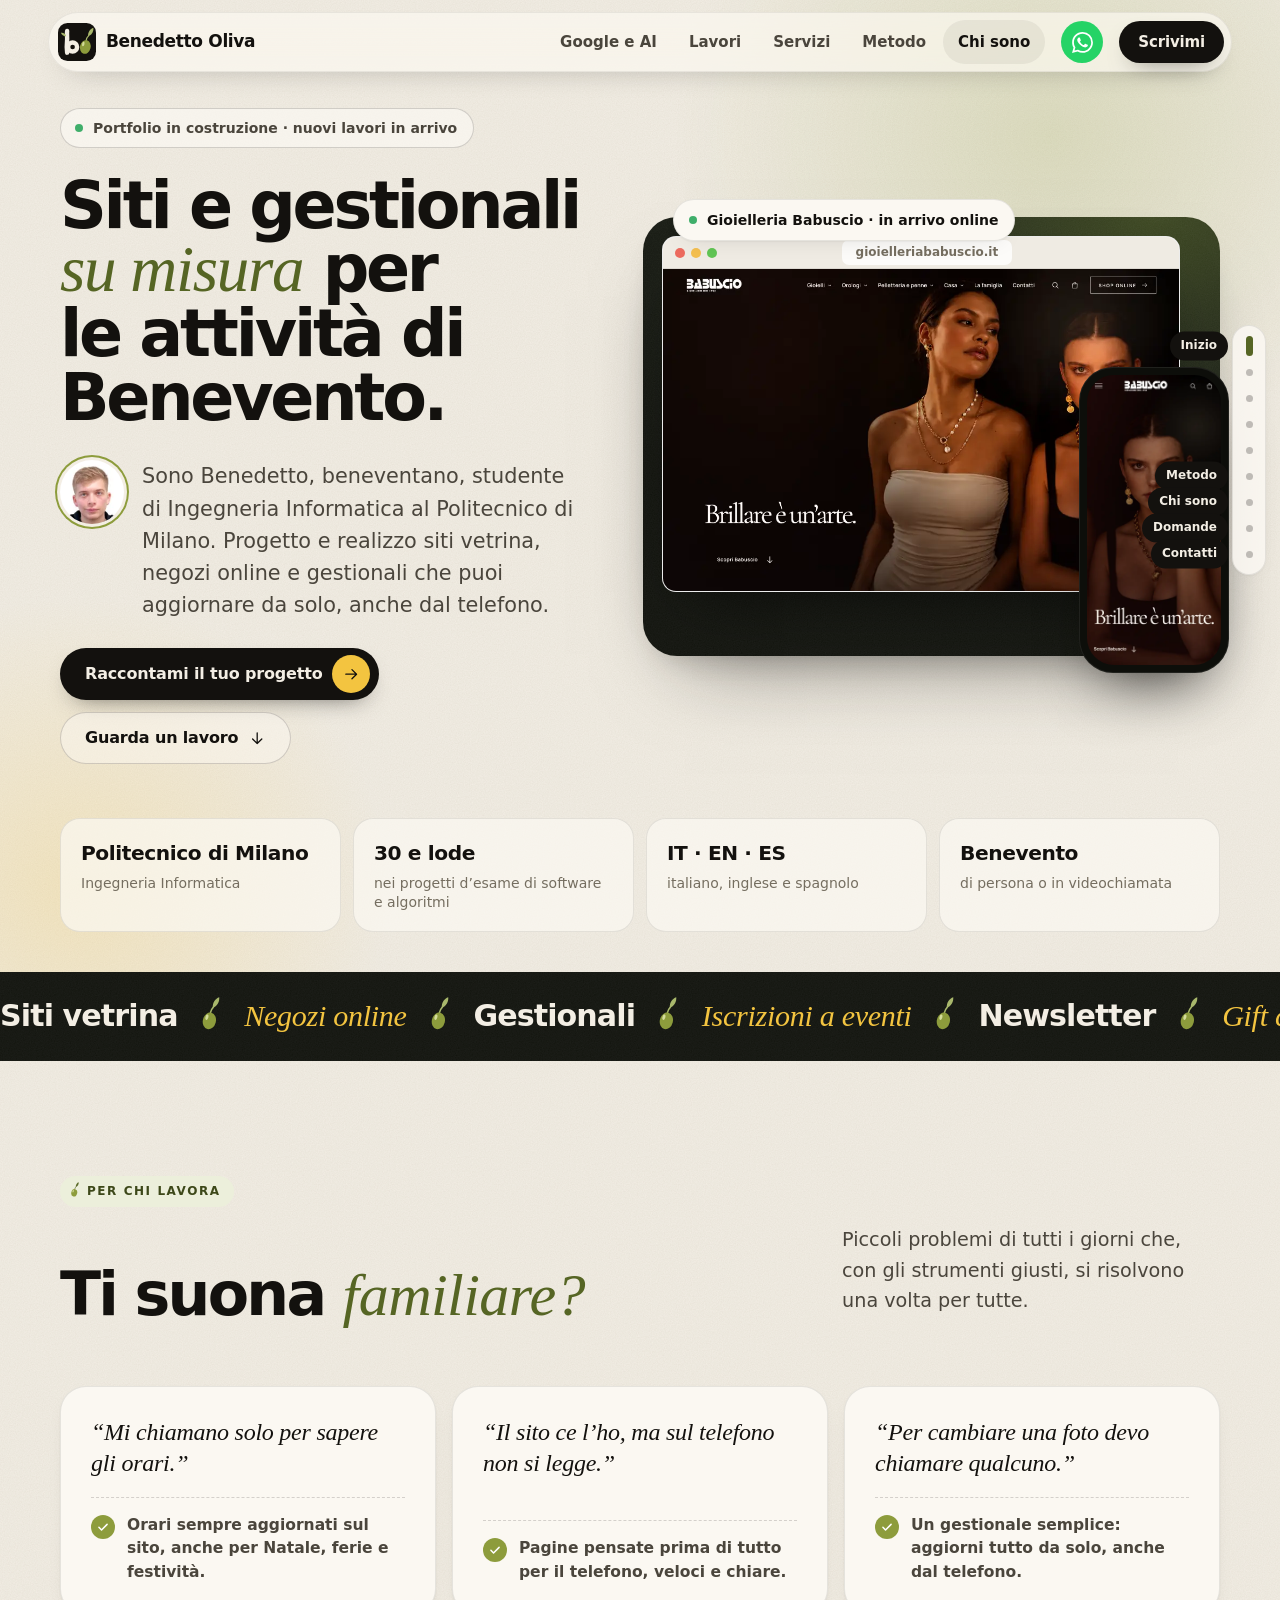
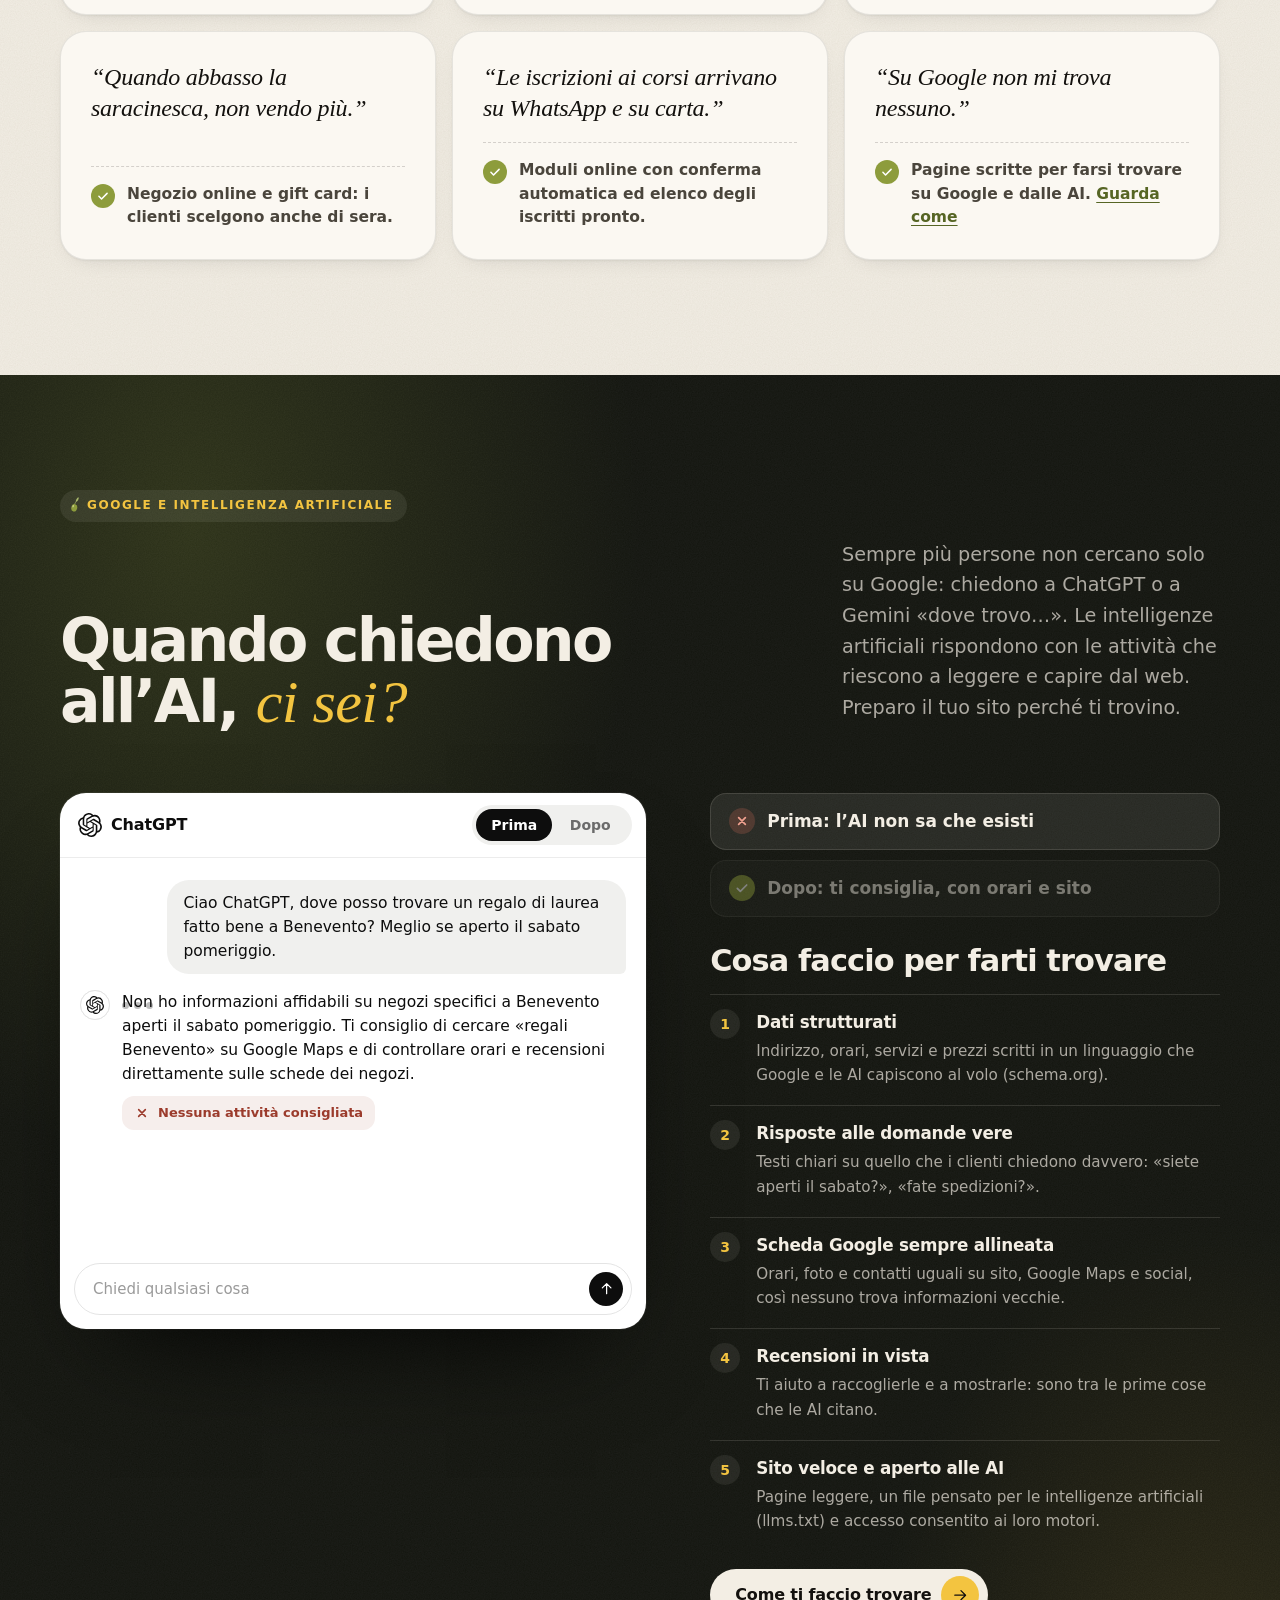
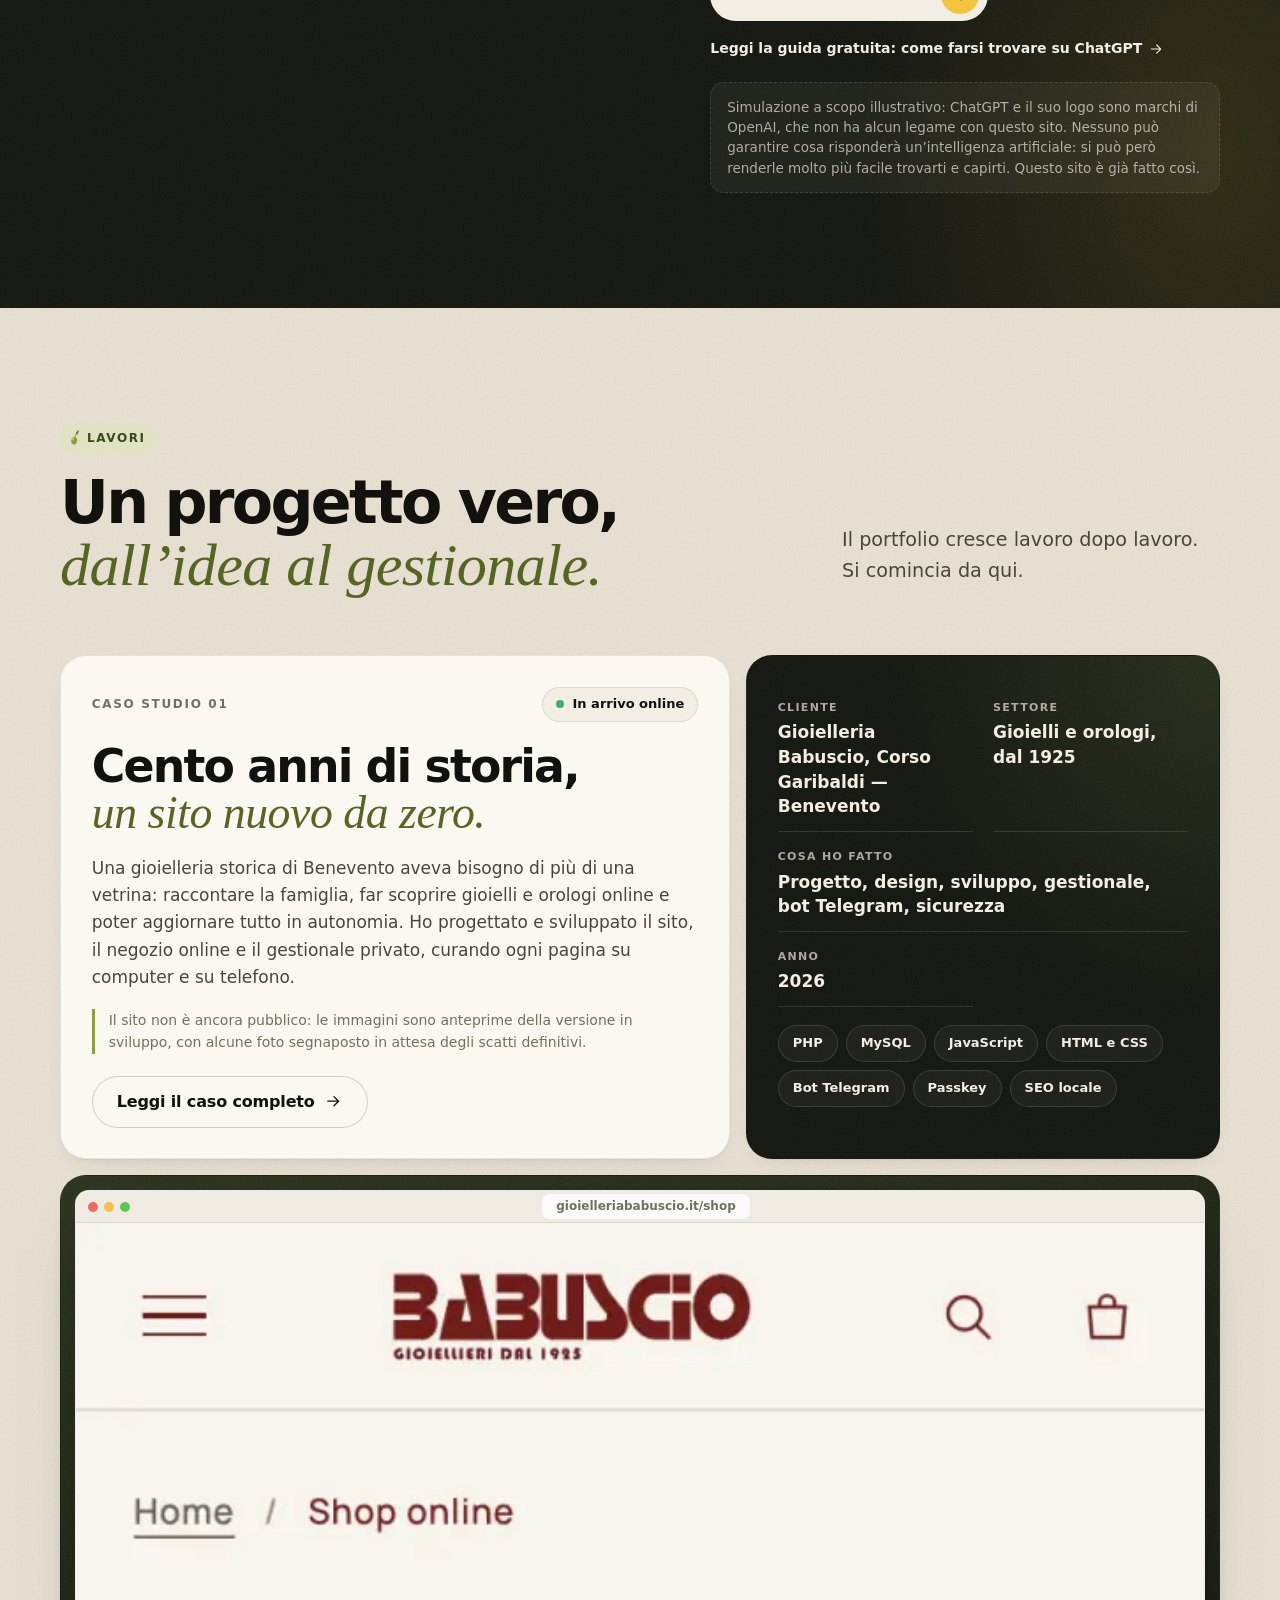
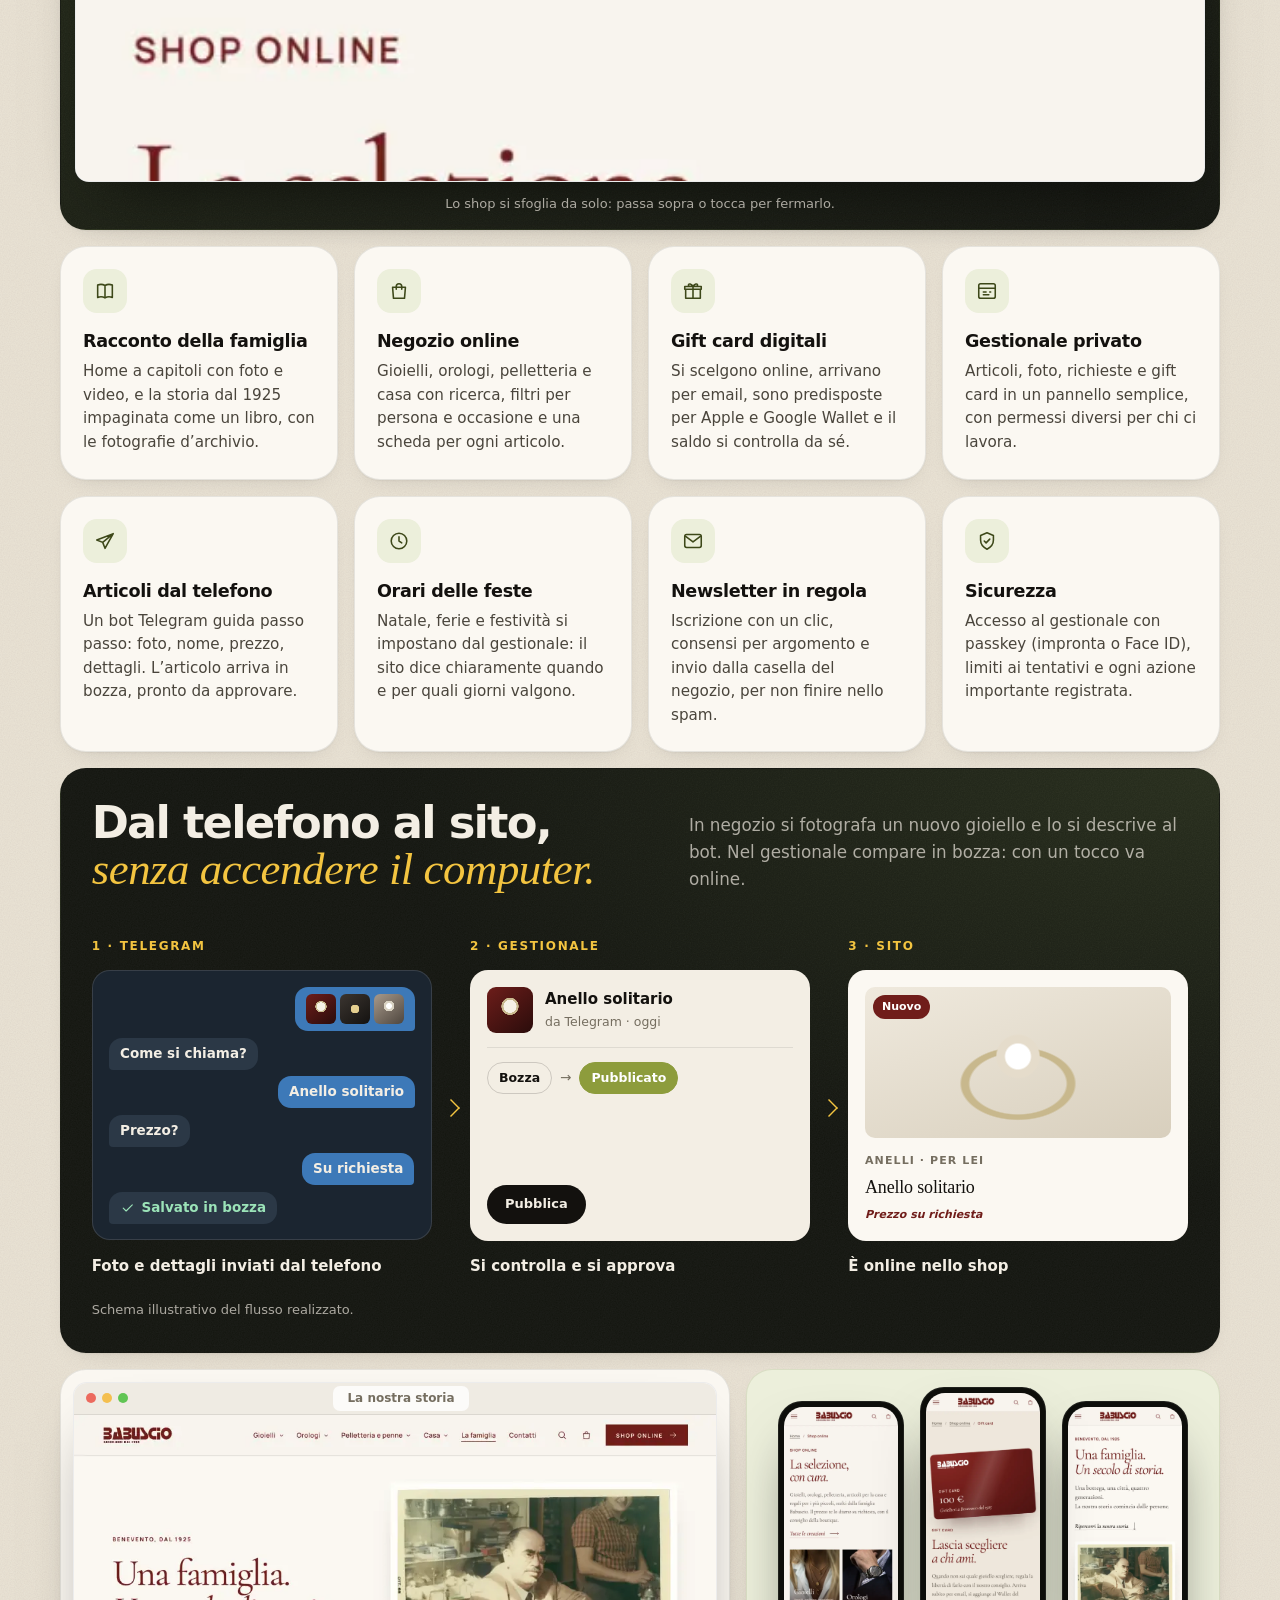
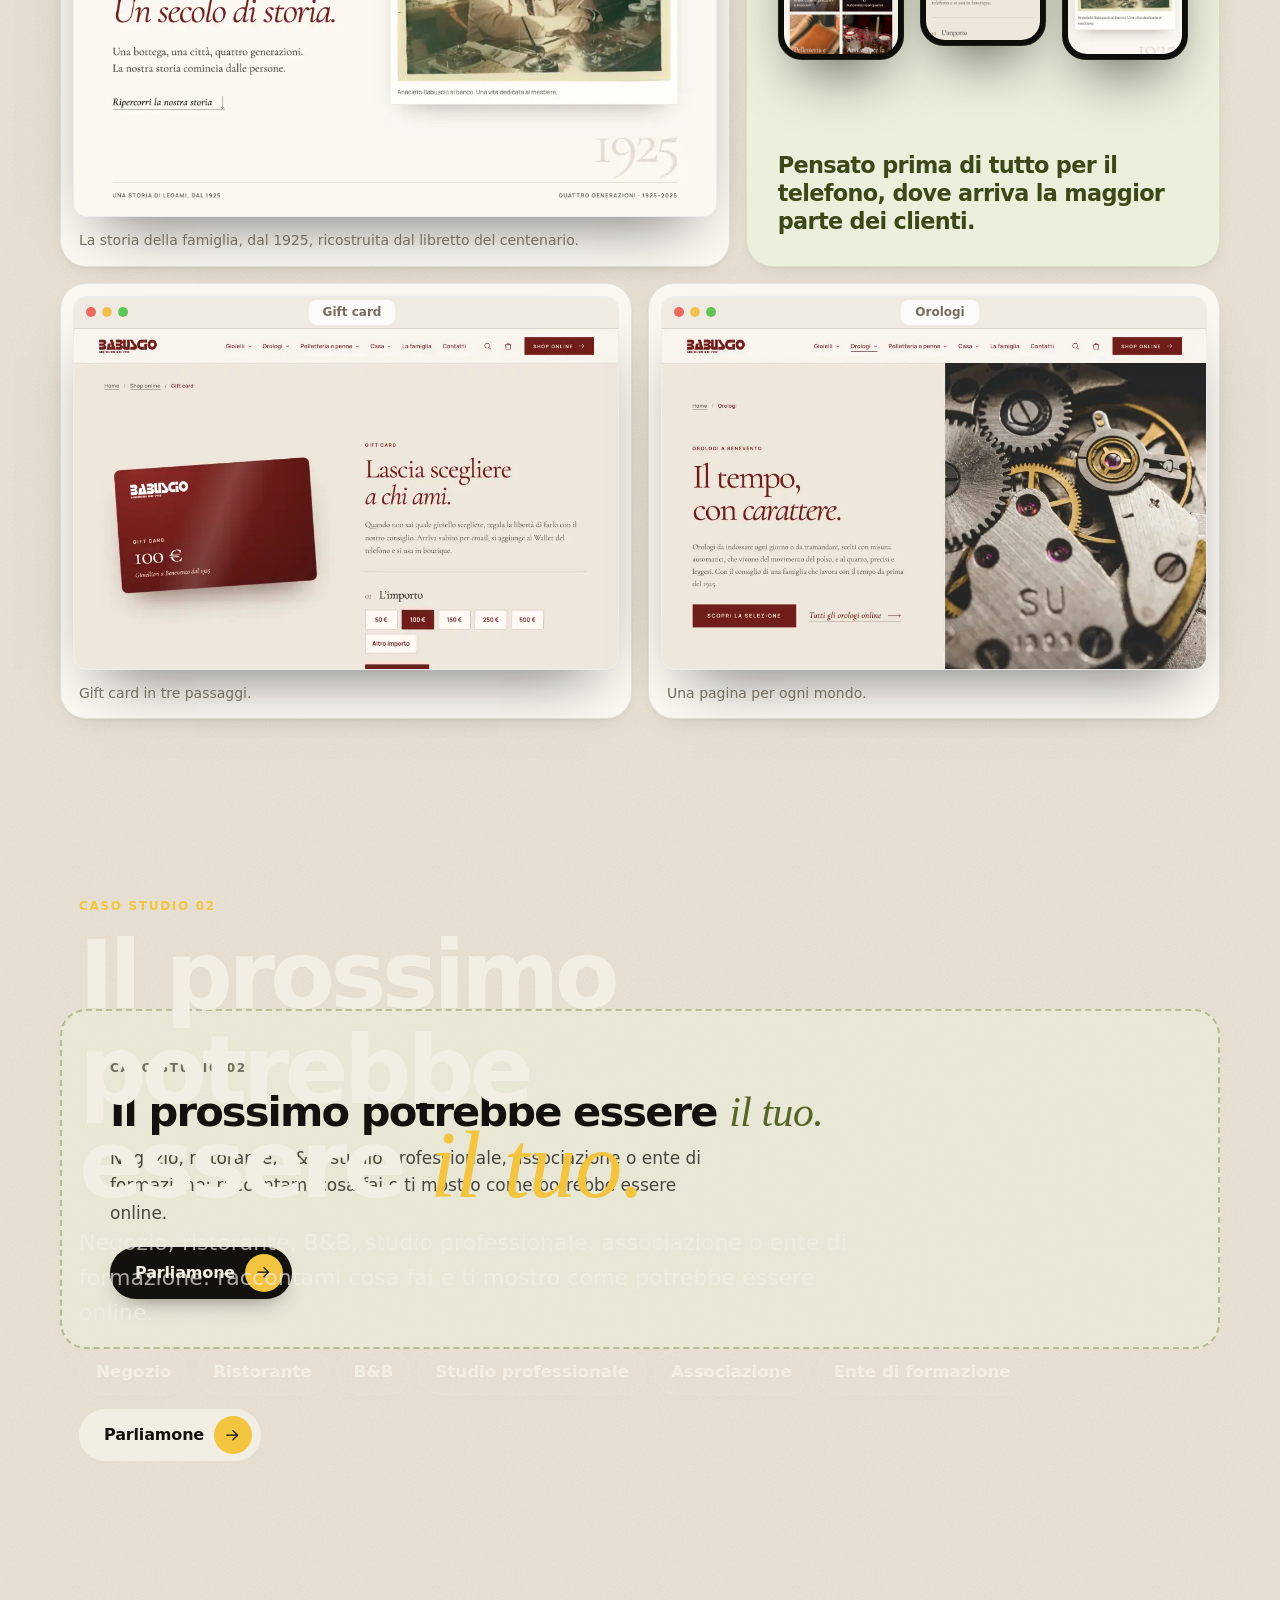
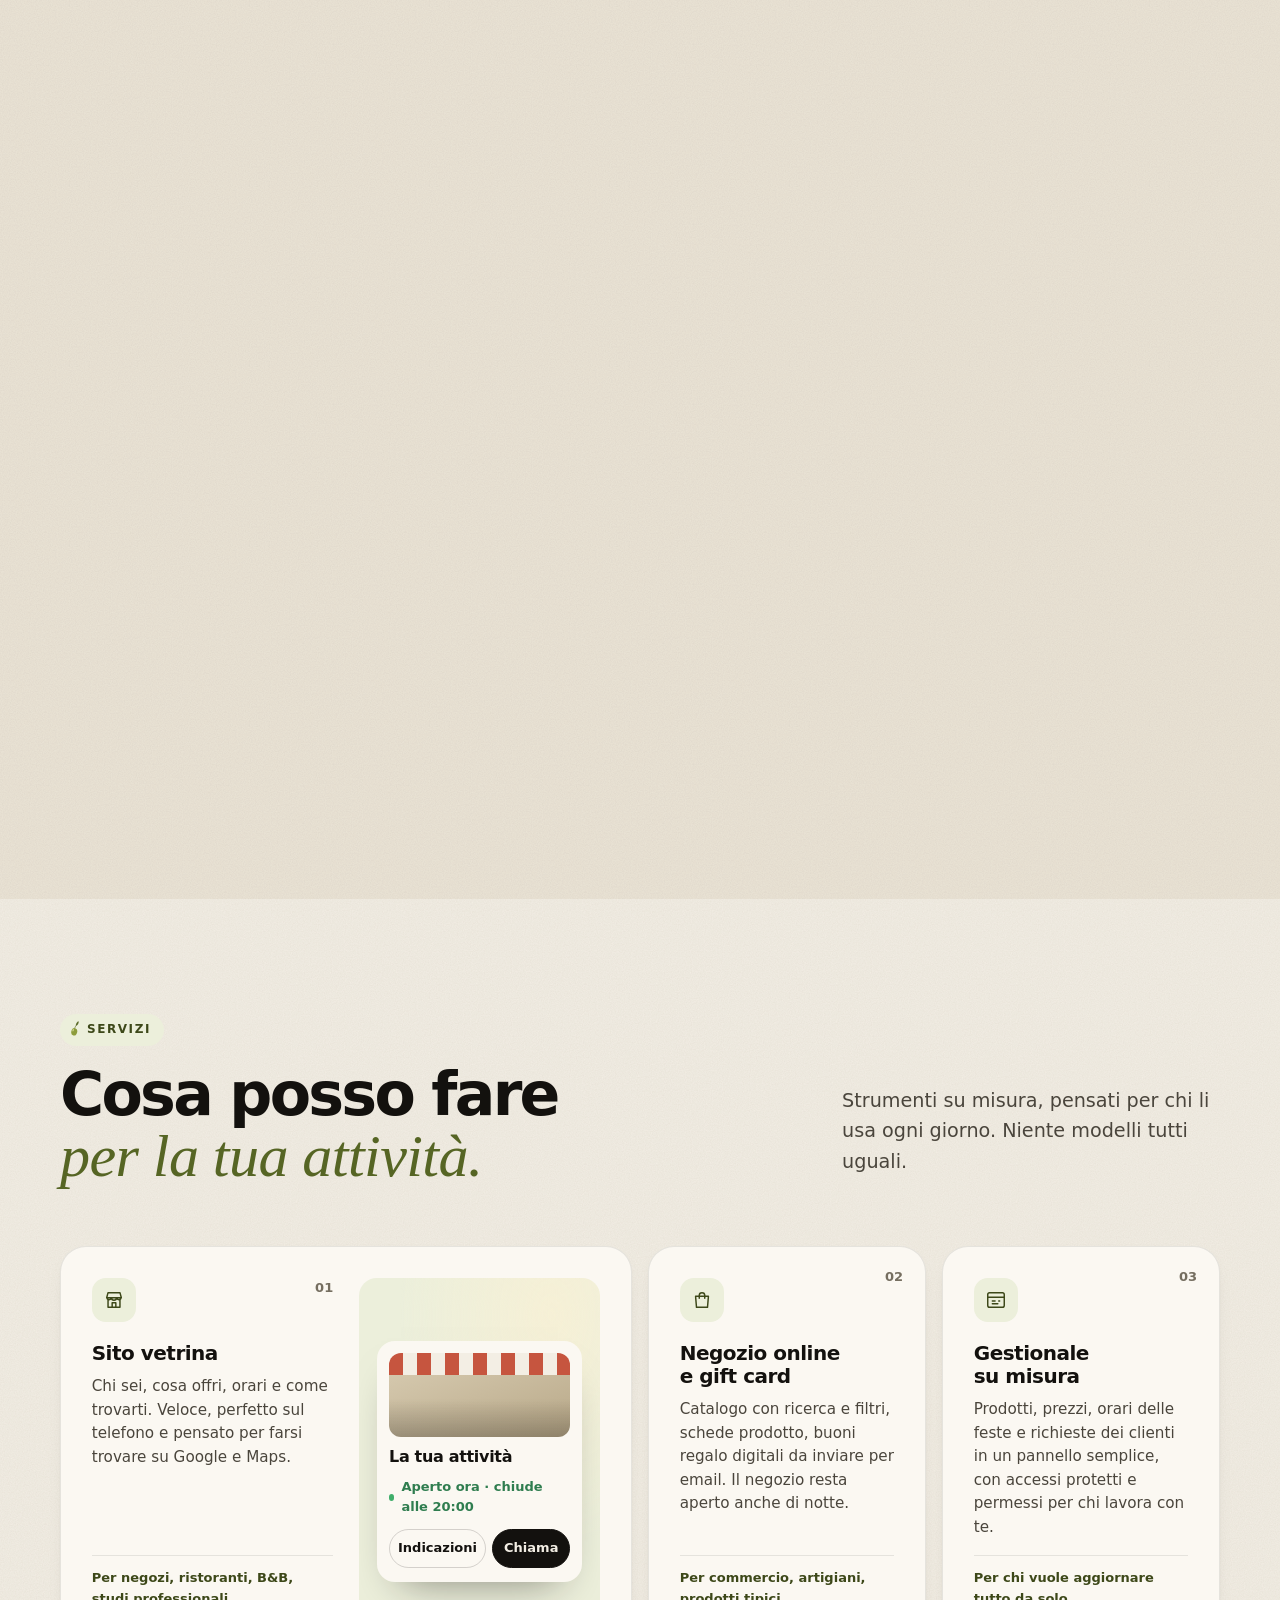
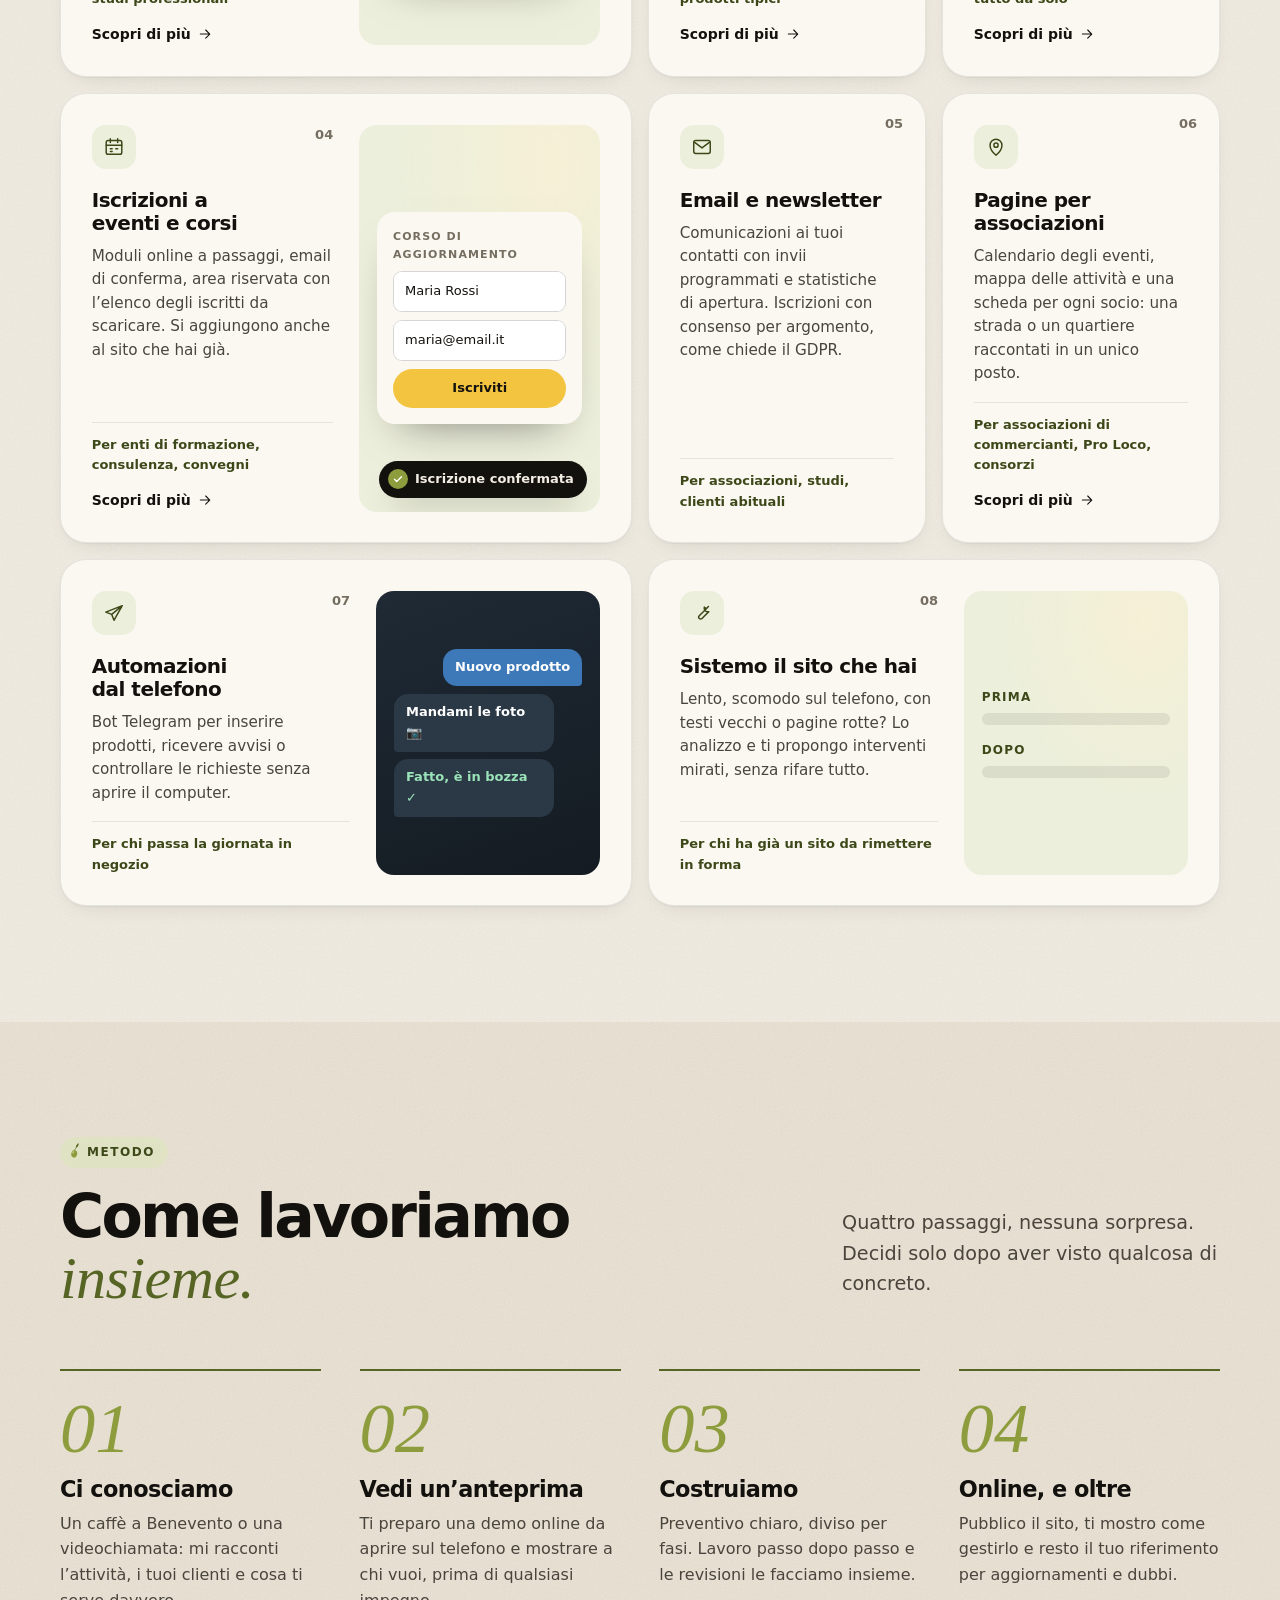
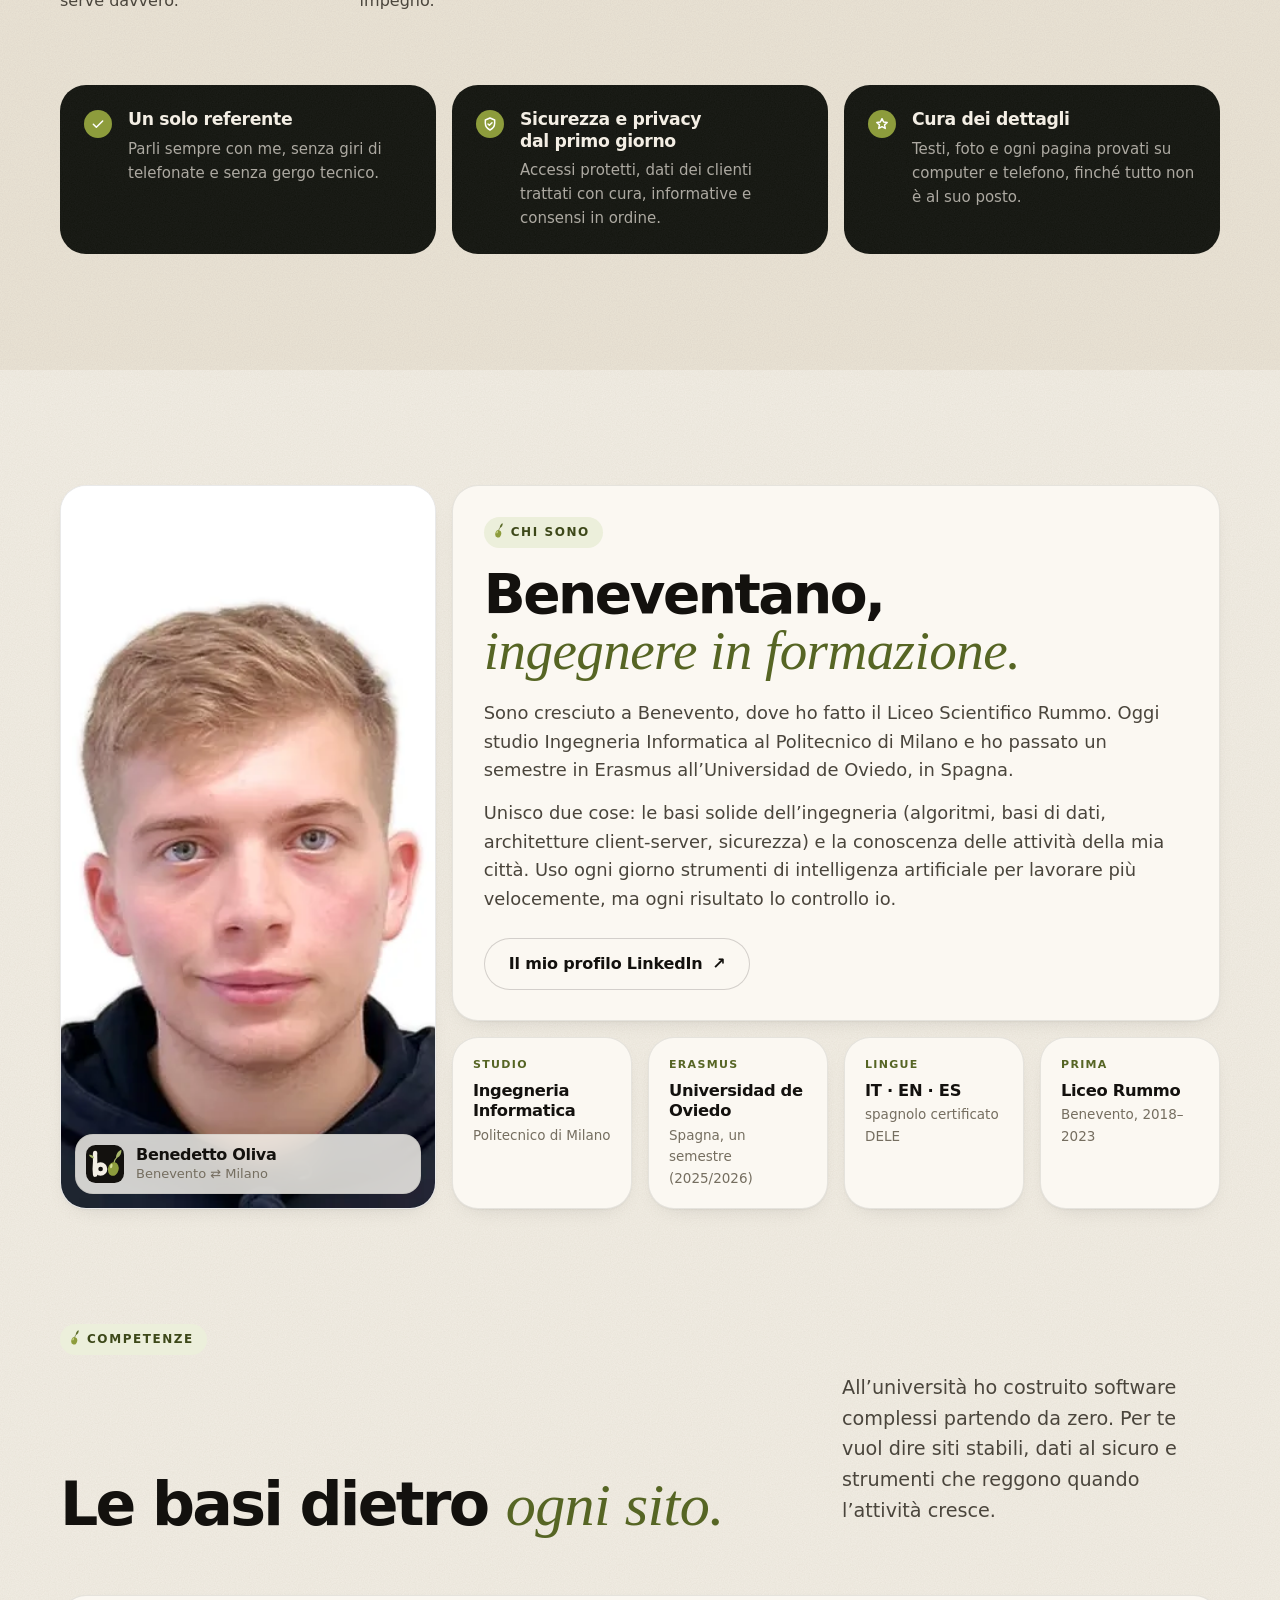
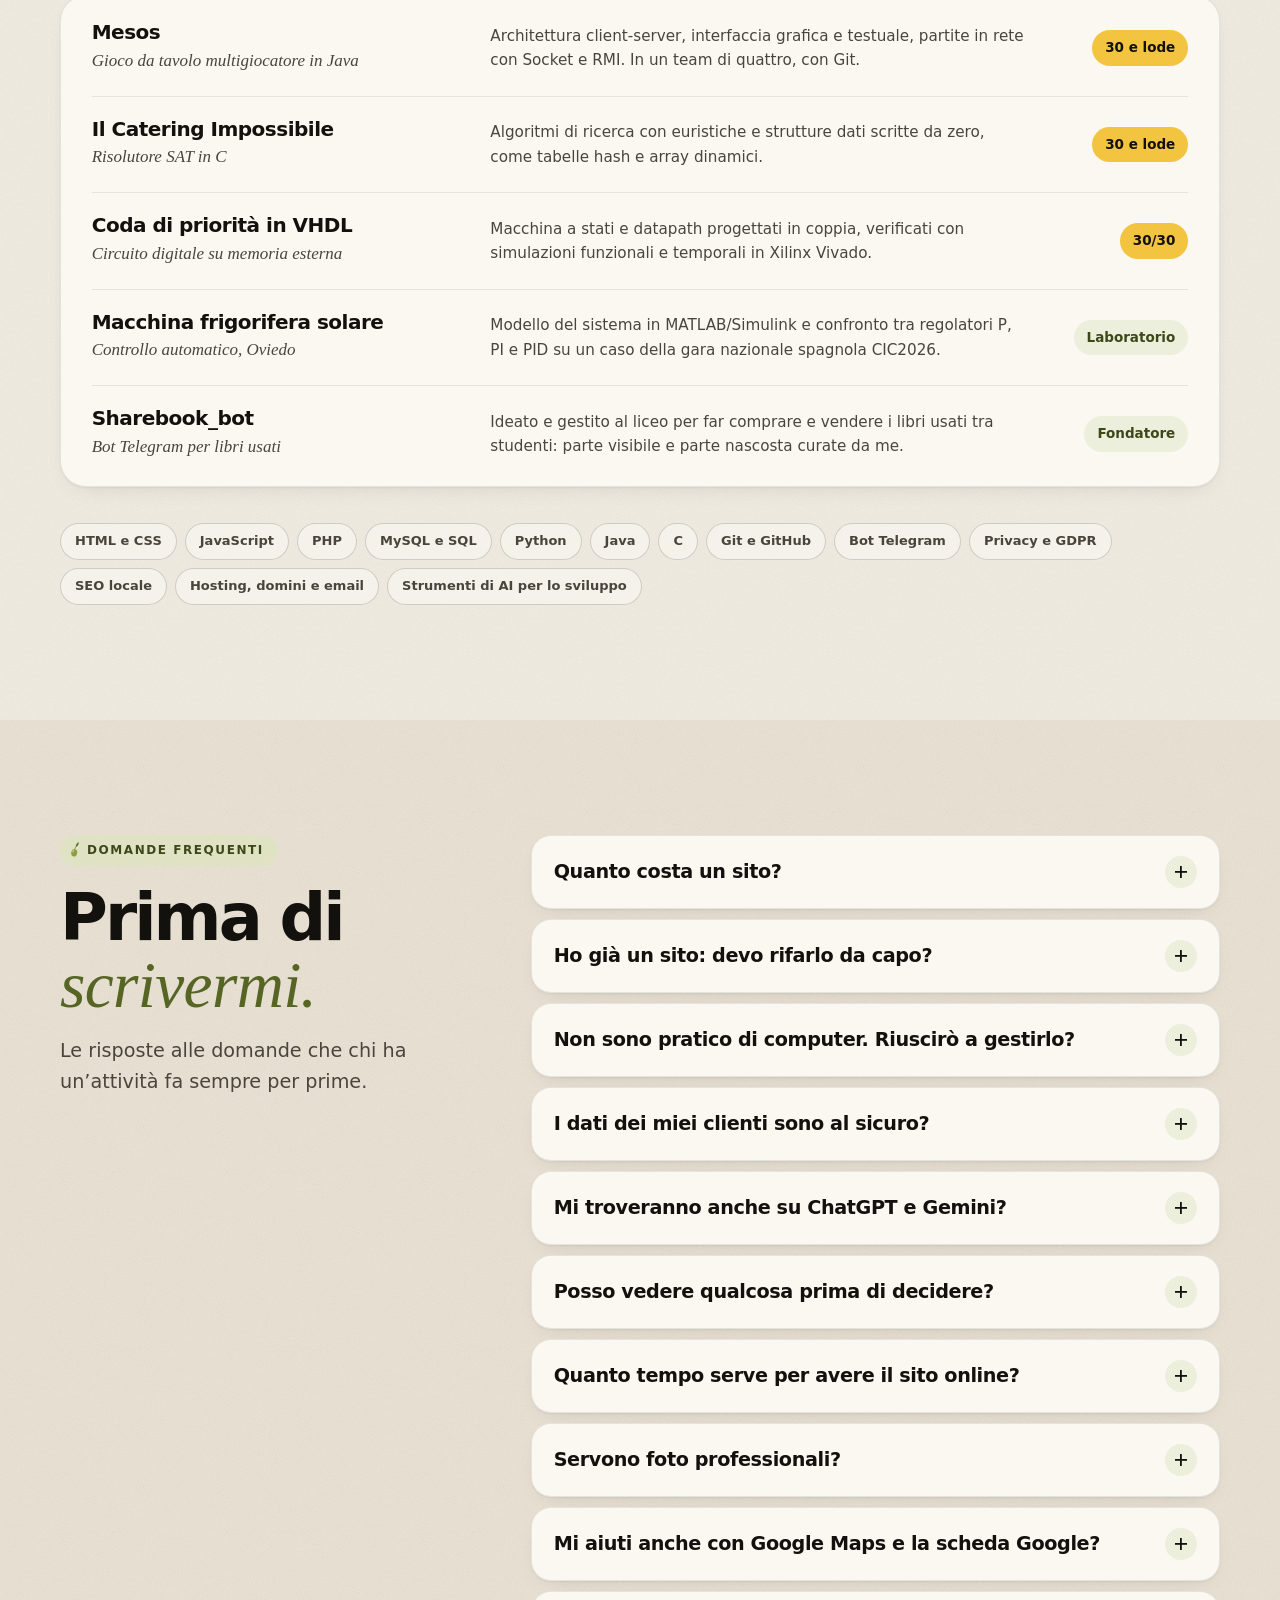
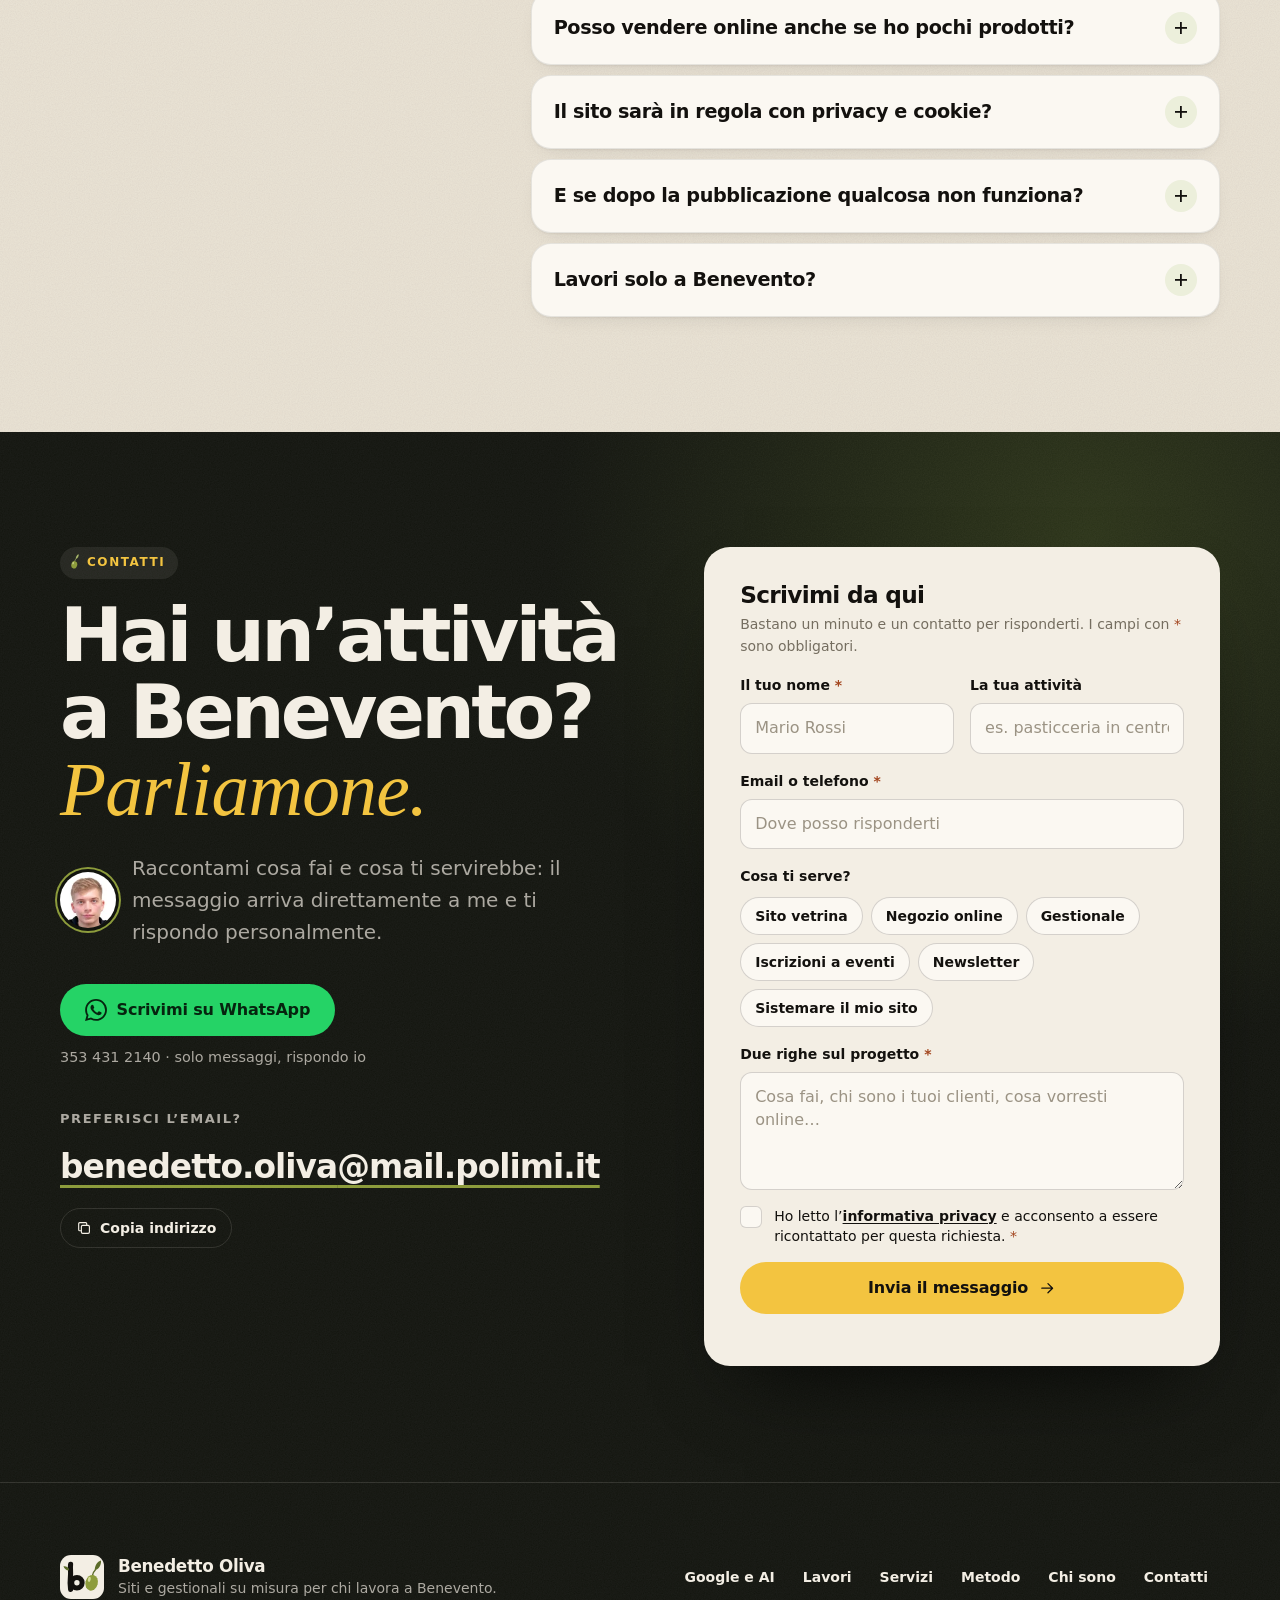
==== commit 7ace6cdb: "Aggiorna portfolio" ====
--- a/index.html
+++ b/index.html
@@ -1 +1 @@
-<!doctype html> <!--! © 2026 Benedetto Oliva — tutti i diritti riservati. Codice, grafica e testi non possono essere copiati o riutilizzati senza autorizzazione scritta. --> <html lang="it"> <head> <meta charset="utf-8"> <meta name="viewport" content="width=device-width,initial-scale=1"> <meta name="author" content="Benedetto Oliva"> <meta name="copyright" content="© 2026 Benedetto Oliva"> <meta name="google-site-verification" content="Pg0C__H8mwwNJEGuQCDeKYDlH5m75D87Jm4U_qcwFLs"> <title>Benedetto Oliva — Siti web e gestionali per le attività di Benevento</title> <meta name="description" content="Siti vetrina, negozi online, gestionali, iscrizioni a eventi e visibilità su Google e sulle intelligenze artificiali, su misura per attività, associazioni ed enti di formazione di Benevento. Progettati e seguiti da Benedetto Oliva, Ingegneria Informatica al Politecnico di Milano."> <link rel="canonical" href="https://bennoolivaa.github.io/"> <meta name="robots" content="index, follow, max-image-preview:large, max-snippet:-1"> <link rel="alternate" type="text/markdown" href="llms.txt" title="Descrizione per le intelligenze artificiali"> <meta name="theme-color" content="#f3eee4"> <meta property="og:type" content="website"> <meta property="og:locale" content="it_IT"> <meta property="og:url" content="https://bennoolivaa.github.io/"> <meta property="og:title" content="Benedetto Oliva — Siti e gestionali su misura a Benevento"> <meta property="og:description" content="Siti vetrina, negozi online, gestionali e iscrizioni a eventi per le attività di Benevento. Scrivimi e parliamone."> <meta property="og:image" content="https://bennoolivaa.github.io/og.jpg"> <meta property="og:image:width" content="1200"> <meta property="og:image:height" content="630"> <meta name="twitter:card" content="summary_large_image"> <link rel="icon" href="favicon.svg" type="image/svg+xml"> <link rel="apple-touch-icon" href="apple-touch-icon.png"> <link rel="preload" href="assets/fonts/manrope-normal-latin.woff2" as="font" type="font/woff2" crossorigin> <link rel="preload" href="assets/fonts/source-serif-4-latin-wght-italic.woff2" as="font" type="font/woff2" crossorigin> <link rel="stylesheet" href="assets/css/site.css?v=25"> <script>document.documentElement.classList.add("js"),function(){var e=document.documentElement,t=/[?&]intro=1/.test(location.search),s=!1;try{s="1"===sessionStorage.getItem("bo:intro")}catch(e){}var a=window.matchMedia&&matchMedia("(prefers-reduced-motion: reduce)").matches;e.classList.add(t||!a&&!s?"splash-active":"splash-seen")}()</script> <script type="application/ld+json"> {"@context":"https://schema.org","@graph":[{"@type":"WebSite","@id":"https://bennoolivaa.github.io/#sito","url":"https://bennoolivaa.github.io/","name":"Benedetto Oliva — Siti web e gestionali a Benevento","inLanguage":"it-IT","publisher":{"@id":"https://bennoolivaa.github.io/#benedetto"}},{"@type":"Person","@id":"https://bennoolivaa.github.io/#benedetto","name":"Benedetto Oliva","url":"https://bennoolivaa.github.io/","image":"https://bennoolivaa.github.io/assets/img/benedetto-480.webp","email":"mailto:benedetto.oliva@mail.polimi.it","telephone":"+39 353 431 2140","sameAs":["https://www.linkedin.com/in/benedetto-oliva-1043a227a"],"jobTitle":"Sviluppatore web e studente di Ingegneria Informatica","homeLocation":{"@type":"City","name":"Benevento"},"alumniOf":[{"@type":"CollegeOrUniversity","name":"Politecnico di Milano"},{"@type":"CollegeOrUniversity","name":"Universidad de Oviedo"}],"knowsLanguage":["it","en","es"],"knowsAbout":["Siti web","E-commerce","Gestionali su misura","SEO locale","Ottimizzazione per motori di ricerca e intelligenze artificiali","Dati strutturati schema.org","Sicurezza informatica","PHP","MySQL","JavaScript","Java","Python","C"]},{"@type":"ProfessionalService","@id":"https://bennoolivaa.github.io/#servizio","name":"Benedetto Oliva — Siti web e gestionali","url":"https://bennoolivaa.github.io/","image":"https://bennoolivaa.github.io/og.jpg","logo":"https://bennoolivaa.github.io/apple-touch-icon.png","description":"Siti vetrina, negozi online, gestionali su misura, iscrizioni a eventi e visibilità su Google e sulle intelligenze artificiali, per attività, associazioni ed enti di formazione di Benevento e provincia.","email":"benedetto.oliva@mail.polimi.it","telephone":"+39 353 431 2140","founder":{"@id":"https://bennoolivaa.github.io/#benedetto"},"address":{"@type":"PostalAddress","addressLocality":"Benevento","addressRegion":"BN","addressCountry":"IT"},"areaServed":[{"@type":"City","name":"Benevento"},{"@type":"AdministrativeArea","name":"Provincia di Benevento"},{"@type":"Country","name":"Italia"}],"availableLanguage":["it","en","es"],"hasOfferCatalog":{"@type":"OfferCatalog","name":"Servizi","itemListElement":[{"@type":"Offer","itemOffered":{"@type":"Service","name":"Sito vetrina","description":"Chi sei, cosa offri, orari e come trovarti. Veloce, perfetto sul telefono e pensato per farsi trovare su Google e Maps."}},{"@type":"Offer","itemOffered":{"@type":"Service","name":"Negozio online e gift card","description":"Catalogo con ricerca e filtri, schede prodotto, buoni regalo digitali da inviare per email. Il negozio resta aperto anche di notte."}},{"@type":"Offer","itemOffered":{"@type":"Service","name":"Gestionale su misura","description":"Prodotti, prezzi, orari delle feste e richieste dei clienti in un pannello semplice, con accessi protetti e permessi per chi lavora con te."}},{"@type":"Offer","itemOffered":{"@type":"Service","name":"Iscrizioni a eventi e corsi","description":"Moduli online a passaggi, email di conferma, area riservata con l’elenco degli iscritti da scaricare. Si aggiungono anche al sito che hai già."}},{"@type":"Offer","itemOffered":{"@type":"Service","name":"Email e newsletter","description":"Comunicazioni ai tuoi contatti con invii programmati e statistiche di apertura. Iscrizioni con consenso per argomento, come chiede il GDPR."}},{"@type":"Offer","itemOffered":{"@type":"Service","name":"Pagine per associazioni","description":"Calendario degli eventi, mappa delle attività e una scheda per ogni socio: una strada o un quartiere raccontati in un unico posto."}},{"@type":"Offer","itemOffered":{"@type":"Service","name":"Automazioni dal telefono","description":"Bot Telegram per inserire prodotti, ricevere avvisi o controllare le richieste senza aprire il computer."}},{"@type":"Offer","itemOffered":{"@type":"Service","name":"Sistemo il sito che hai","description":"Lento, scomodo sul telefono, con testi vecchi o pagine rotte? Lo analizzo e ti propongo interventi mirati, senza rifare tutto."}},{"@type":"Offer","itemOffered":{"@type":"Service","name":"Visibilità su Google e sulle intelligenze artificiali","description":"Dati strutturati (schema.org), testi che rispondono alle domande vere dei clienti, scheda Google allineata al sito, recensioni in vista, sito veloce e aperto ai motori delle AI."}}]}},{"@type":"FAQPage","@id":"https://bennoolivaa.github.io/#domande","mainEntity":[{"@type":"Question","name":"Quanto costa un sito?","acceptedAnswer":{"@type":"Answer","text":"Dipende da cosa ti serve: una vetrina è molto diversa da un negozio con gestionale. Dopo il primo incontro ricevi un preventivo diviso per fasi, così sai esattamente cosa paghi e puoi partire anche solo dalla prima."}},{"@type":"Question","name":"Ho già un sito: devo rifarlo da capo?","acceptedAnswer":{"@type":"Answer","text":"Non per forza. Posso migliorare quello che hai o aggiungere solo ciò che manca, per esempio un modulo di iscrizione a un evento dentro un sito esistente."}},{"@type":"Question","name":"Non sono pratico di computer. Riuscirò a gestirlo?","acceptedAnswer":{"@type":"Answer","text":"Sì: i gestionali li disegno pensando a chi li userà, con pochi pulsanti chiari e funzioni pensate anche per il telefono. E per qualsiasi dubbio mi scrivi."}},{"@type":"Question","name":"I dati dei miei clienti sono al sicuro?","acceptedAnswer":{"@type":"Answer","text":"La sicurezza è un requisito dal primo giorno, non un controllo finale: accessi protetti, permessi per chi lavora con te, nessuna password o dato di pagamento dove non deve stare, consensi privacy in ordine."}},{"@type":"Question","name":"Mi troveranno anche su ChatGPT e Gemini?","acceptedAnswer":{"@type":"Answer","text":"Nessuno può garantirlo, ma si può fare molto: dati strutturati, testi che rispondono alle domande dei clienti, scheda Google aggiornata e recensioni in vista. Sono le stesse informazioni che le intelligenze artificiali leggono per rispondere."}},{"@type":"Question","name":"Posso vedere qualcosa prima di decidere?","acceptedAnswer":{"@type":"Answer","text":"Sì: dopo il primo incontro ti preparo un’anteprima online da aprire sul telefono e mostrare a chi vuoi, prima di qualsiasi impegno."}},{"@type":"Question","name":"Quanto tempo serve per avere il sito online?","acceptedAnswer":{"@type":"Answer","text":"Dipende da cosa ti serve: una vetrina richiede molto meno di un negozio con gestionale. Dopo il primo incontro ricevi le fasi del lavoro con le date, così sai quando sarà pronto ogni pezzo."}},{"@type":"Question","name":"Servono foto professionali?","acceptedAnswer":{"@type":"Answer","text":"Aiutano, ma non sono indispensabili per partire: si può cominciare con buone foto fatte col telefono, seguendo qualche mio consiglio, e sostituirle quando arrivano gli scatti definitivi."}},{"@type":"Question","name":"Mi aiuti anche con Google Maps e la scheda Google?","acceptedAnswer":{"@type":"Answer","text":"Sì: sistemiamo la scheda Google Business con orari, foto e contatti uguali al sito, così chi ti cerca su Google e su Maps trova sempre informazioni giuste."}},{"@type":"Question","name":"Posso vendere online anche se ho pochi prodotti?","acceptedAnswer":{"@type":"Answer","text":"Sì. Si può partire con pochi articoli, o anche solo con le gift card, e aggiungere il resto con calma dal gestionale, anche dal telefono."}},{"@type":"Question","name":"Il sito sarà in regola con privacy e cookie?","acceptedAnswer":{"@type":"Answer","text":"Sì: informativa privacy, consensi dove servono e, quando si può, nessun cookie di tracciamento. Come questo sito, che non ne usa."}},{"@type":"Question","name":"E se dopo la pubblicazione qualcosa non funziona?","acceptedAnswer":{"@type":"Answer","text":"Mi scrivi e me ne occupo io. Insieme al preventivo concordiamo come gestire assistenza e aggiornamenti dopo la pubblicazione, così sai già come funziona."}},{"@type":"Question","name":"Lavori solo a Benevento?","acceptedAnswer":{"@type":"Answer","text":"Benevento e provincia sono casa mia e preferisco conoscere le persone con cui lavoro. Per il resto ci si sente in videochiamata e per email, ovunque tu sia."}}]}]} </script> </head> <body> <svg width="0" height="0" style="position:absolute" aria-hidden="true"> <defs> <symbol id="logo" viewBox="0 0 64 64"><rect width="64" height="64" rx="16" fill="var(--l-bg)"/><path d="M15.4 13.4c-.8 6.4.6 10.6-.2 17.2-.6 5.4-.6 13 .2 19.4" fill="none" stroke="var(--l-b)" stroke-linecap="round" stroke-width="7.4"/><path d="M12.6 22.6C9.4 22.4 6.2 20 5 16.4c3.6-.6 6.8 1.2 8.4 4.2Z" fill="var(--l-f)"/><circle cx="24.6" cy="40.4" r="7.6" fill="none" stroke="var(--l-b)" stroke-width="7.4"/><path d="M47.4 29.2c.6-3 1.9-5.4 3.9-7.4" fill="none" stroke="var(--l-f)" stroke-width="2" stroke-linecap="round"/><path d="M50.6 22.6C50.2 15.2 54.4 9.6 59.6 8c.6 6.8-3 12.4-9 14.6Z" fill="var(--l-f)"/><ellipse cx="46" cy="40.4" rx="9" ry="11.6" transform="rotate(14 46 40.4)" fill="var(--l-o)"/><ellipse cx="42.6" cy="35.4" rx="2" ry="3.8" transform="rotate(14 42.6 35.4)" fill="var(--l-h)"/></symbol> <symbol id="i-arrow" viewBox="0 0 24 24"><path d="M5 12h14M13 6l6 6-6 6"/></symbol> <symbol id="i-down" viewBox="0 0 24 24"><path d="M12 5v14M6 13l6 6 6-6"/></symbol> <symbol id="i-store" viewBox="0 0 24 24"><path d="M4 9.5 5.5 4h13L20 9.5M4 9.5h16M4 9.5a2.7 2.7 0 0 0 5.3 0 2.7 2.7 0 0 0 5.4 0 2.7 2.7 0 0 0 5.3 0M5.5 12v8h13v-8M10 20v-5h4v5"/></symbol> <symbol id="i-bag" viewBox="0 0 24 24"><path d="M5 8h14l-1 12H6L5 8Z"/><path d="M9 10V7a3 3 0 0 1 6 0v3"/></symbol> <symbol id="i-gift" viewBox="0 0 24 24"><path d="M4 10h16v10H4zM3 7h18v3H3zM12 7v13M12 7c-1.5-3-5-3.5-5-1.2C7 7 9 7 12 7Zm0 0c1.5-3 5-3.5 5-1.2C17 7 15 7 12 7Z"/></symbol> <symbol id="i-panel" viewBox="0 0 24 24"><rect x="3" y="4" width="18" height="16" rx="2"/><path d="M3 9h18M8 13h3M8 16h6M15 13h1"/></symbol> <symbol id="i-send" viewBox="0 0 24 24"><path d="M21 4 3 11l6.5 2.5L12 20l3-5.5L21 4ZM9.5 13.5 21 4"/></symbol> <symbol id="i-calendar" viewBox="0 0 24 24"><rect x="3.5" y="5" width="17" height="15" rx="2"/><path d="M3.5 10h17M8 3v4M16 3v4M8 14h2M14 14h2M8 17h2"/></symbol> <symbol id="i-mail" viewBox="0 0 24 24"><rect x="3" y="5" width="18" height="14" rx="2"/><path d="m4 7 8 6 8-6"/></symbol> <symbol id="i-shield" viewBox="0 0 24 24"><path d="M12 3 5 6v5c0 4.5 3 8 7 10 4-2 7-5.5 7-10V6l-7-3Z"/><path d="m9 12 2 2 4-4"/></symbol> <symbol id="i-clock" viewBox="0 0 24 24"><circle cx="12" cy="12" r="8.5"/><path d="M12 7.5V12l3 2"/></symbol> <symbol id="i-book" viewBox="0 0 24 24"><path d="M4 5.5C6.5 4.5 9.5 4.5 12 6c2.5-1.5 5.5-1.5 8-.5V19c-2.5-1-5.5-1-8 .5-2.5-1.5-5.5-1.5-8-.5V5.5ZM12 6v13.5"/></symbol> <symbol id="i-star" viewBox="0 0 24 24"><path d="m12 4 2.4 5 5.4.6-4 3.7 1.1 5.4L12 16l-4.9 2.7 1.1-5.4-4-3.7 5.4-.6L12 4Z"/></symbol> <symbol id="i-pin" viewBox="0 0 24 24"><path d="M12 21s-6.5-5.6-6.5-11a6.5 6.5 0 0 1 13 0C18.5 15.4 12 21 12 21Z"/><circle cx="12" cy="10" r="2.3"/></symbol> <symbol id="i-wrench" viewBox="0 0 24 24"><path d="M14.5 5.5a4 4 0 0 0 4.9 5L12 18a2.1 2.1 0 1 1-3-3l7.5-7.4a4 4 0 0 0-2-2.1ZM19 5l-2.5 2.5"/></symbol> <symbol id="i-wa" viewBox="0 0 24 24"><path d="M17.472 14.382c-.297-.149-1.758-.867-2.03-.967-.273-.099-.471-.148-.67.15-.197.297-.767.966-.94 1.164-.173.199-.347.223-.644.075-.297-.15-1.255-.463-2.39-1.475-.883-.788-1.48-1.761-1.653-2.059-.173-.297-.018-.458.13-.606.134-.133.298-.347.446-.52.149-.174.198-.298.298-.497.099-.198.05-.371-.025-.52-.075-.149-.669-1.612-.916-2.207-.242-.579-.487-.5-.669-.51-.173-.008-.371-.01-.57-.01-.198 0-.52.074-.792.372-.272.297-1.04 1.016-1.04 2.479 0 1.462 1.065 2.875 1.213 3.074.149.198 2.096 3.2 5.077 4.487.709.306 1.262.489 1.694.625.712.227 1.36.195 1.871.118.571-.085 1.758-.719 2.006-1.413.248-.694.248-1.289.173-1.413-.074-.124-.272-.198-.57-.347m-5.421 7.403h-.004a9.87 9.87 0 01-5.031-1.378l-.361-.214-3.741.982.998-3.648-.235-.374a9.86 9.86 0 01-1.51-5.26c.001-5.45 4.436-9.884 9.888-9.884 2.64 0 5.122 1.03 6.988 2.898a9.825 9.825 0 012.893 6.994c-.003 5.45-4.437 9.884-9.885 9.884m8.413-18.297A11.815 11.815 0 0012.05 0C5.495 0 .16 5.335.157 11.892c0 2.096.547 4.142 1.588 5.945L.057 24l6.305-1.654a11.882 11.882 0 005.683 1.448h.005c6.554 0 11.89-5.335 11.893-11.893a11.821 11.821 0 00-3.48-8.413Z"/></symbol> <symbol id="i-copy" viewBox="0 0 24 24"><rect x="8" y="8" width="12" height="12" rx="2"/><path d="M16 8V5.5A1.5 1.5 0 0 0 14.5 4h-9A1.5 1.5 0 0 0 4 5.5v9A1.5 1.5 0 0 0 5.5 16H8"/></symbol> <symbol id="i-openai" viewBox="0 0 24 24"><path fill="currentColor" stroke="none" d="M22.2819 9.8211a5.9847 5.9847 0 0 0-.5157-4.9108 6.0462 6.0462 0 0 0-6.5098-2.9A6.0651 6.0651 0 0 0 4.9807 4.1818a5.9847 5.9847 0 0 0-3.9977 2.9 6.0462 6.0462 0 0 0 .7427 7.0966 5.98 5.98 0 0 0 .511 4.9107 6.051 6.051 0 0 0 6.5146 2.9001A5.9847 5.9847 0 0 0 13.2599 24a6.0557 6.0557 0 0 0 5.7718-4.2058 5.9894 5.9894 0 0 0 3.9977-2.9001 6.0557 6.0557 0 0 0-.7475-7.0729zm-9.022 12.6081a4.4755 4.4755 0 0 1-2.8764-1.0408l.1419-.0804 4.7783-2.7582a.7948.7948 0 0 0 .3927-.6813v-6.7369l2.02 1.1686a.071.071 0 0 1 .038.052v5.5826a4.504 4.504 0 0 1-4.4945 4.4944zm-9.6607-4.1254a4.4708 4.4708 0 0 1-.5346-3.0137l.142.0852 4.783 2.7582a.7712.7712 0 0 0 .7806 0l5.8428-3.3685v2.3324a.0804.0804 0 0 1-.0332.0615L9.74 19.9502a4.4992 4.4992 0 0 1-6.1408-1.6464zM2.3408 7.8956a4.485 4.485 0 0 1 2.3655-1.9728V11.6a.7664.7664 0 0 0 .3879.6765l5.8144 3.3543-2.0201 1.1685a.0757.0757 0 0 1-.071 0l-4.8303-2.7865A4.504 4.504 0 0 1 2.3408 7.872zm16.5963 3.8558L13.1038 8.364 15.1192 7.2a.0757.0757 0 0 1 .071 0l4.8303 2.7913a4.4944 4.4944 0 0 1-.6765 8.1042v-5.6772a.79.79 0 0 0-.407-.667zm2.0107-3.0231l-.142-.0852-4.7735-2.7818a.7759.7759 0 0 0-.7854 0L9.409 9.2297V6.8974a.0662.0662 0 0 1 .0284-.0615l4.8303-2.7866a4.4992 4.4992 0 0 1 6.6802 4.66zM8.3065 12.863l-2.02-1.1638a.0804.0804 0 0 1-.038-.0567V6.0742a4.4992 4.4992 0 0 1 7.3757-3.4537l-.142.0805L8.704 5.459a.7948.7948 0 0 0-.3927.6813zm1.0976-2.3654l2.602-1.4998 2.6069 1.4998v2.9994l-2.5974 1.4997-2.6067-1.4997Z"/></symbol> <symbol id="i-x" viewBox="0 0 24 24"><path d="M7 7l10 10M17 7 7 17"/></symbol> <symbol id="i-check" viewBox="0 0 24 24"><path d="m5 12.5 4.5 4.5L19 7.5"/></symbol> <symbol id="i-camera" viewBox="0 0 24 24"><path d="M4 8h3l1.5-2.5h7L17 8h3v11H4V8Z"/><circle cx="12" cy="13" r="3.3"/></symbol> </defs> </svg> <div class="splash" id="splash" role="dialog" aria-modal="true" aria-label="Benedetto Oliva, introduzione"> <button class="splash-skip" type="button">Entra <svg class="ic" aria-hidden="true"><use href="#i-arrow"/></svg></button> <div class="splash-center"> <svg width="0" height="0" style="position:absolute" aria-hidden="true"><defs> <linearGradient id="pz-cielo" x1="0" y1="0" x2="0" y2="1"><stop offset="0" stop-color="#f8e2b8"/><stop offset=".7" stop-color="#f2bd7e"/><stop offset="1" stop-color="#e9a868"/></linearGradient> <linearGradient id="pz-arco" x1="0" y1="0" x2="1" y2="0"><stop offset="0" stop-color="#f4ead6"/><stop offset="1" stop-color="#dccbac"/></linearGradient> <symbol id="paesaggio" viewBox="0 0 200 150"> <rect width="200" height="150" fill="url(#pz-cielo)"/> <circle cx="152" cy="46" r="17" fill="#fff4d8"/><circle cx="152" cy="46" r="26" fill="#fff4d8" opacity=".25"/> <path d="M0 98 Q36 82 74 92 T150 86 T200 92 V150 H0Z" fill="#cdb78a"/> <g><rect x="64" y="50" width="62" height="74" fill="url(#pz-arco)"/><rect x="60" y="45" width="70" height="8" fill="#efe3cb"/><rect x="67" y="33" width="56" height="13" fill="#f4ead6"/> <rect x="64" y="68" width="62" height="2.4" fill="#d6c4a2"/><rect x="69" y="74" width="5" height="44" fill="#e3d3b5"/><rect x="116" y="74" width="5" height="44" fill="#e3d3b5"/> <path d="M81 124 V88 a14 14 0 0 1 28 0 V124Z" fill="#c98a55"/><path d="M84 124 V89 a11 11 0 0 1 22 0 V124Z" fill="#e7aa6c" opacity=".55"/></g> <path d="M0 116 Q48 102 98 114 T200 108 V150 H0Z" fill="#8d9c3c"/> <path d="M0 132 Q58 120 118 131 T200 126 V150 H0Z" fill="#566524"/> <g fill="#3d4819"><ellipse cx="22" cy="118" rx="9" ry="7"/><rect x="21" y="120" width="2" height="9"/><ellipse cx="178" cy="114" rx="8" ry="6"/><rect x="177" y="116" width="2" height="8"/></g> </symbol> </defs></svg> <div class="cine" aria-hidden="true"> <div class="cine-stage"> <div class="cine-browser"> <div class="cb-bar"><i></i><i></i><i></i><span class="cb-url"><b>latuaattivita.it</b></span><span class="cb-pubblica"><span class="cb-p1">Pubblica</span><span class="cb-p2">Online ✓</span></span></div> <div class="cb-page"> <div class="cb-wire"><span class="w w-nav"></span><span class="w w-img"></span><span class="w w-t1"></span><span class="w w-t2"></span><span class="w w-p"></span><span class="w w-btn"></span><span class="w w-card"></span><span class="w w-card"></span><span class="w w-card"></span></div> <div class="cb-design"> <div class="d-nav"><span class="d-logo"><i></i>La tua attività</span><span class="d-links"><i></i><i></i><i></i></span><span class="d-cta">Prenota</span></div> <b class="d-t">Il tuo negozio,<br><em>sempre aperto.</em></b> <span class="d-sub">Orari, prodotti e contatti sempre aggiornati.</span> <span class="d-btn">Scopri di più</span> <svg class="d-img" viewBox="0 0 200 150" preserveAspectRatio="xMidYMid slice"><use href="#paesaggio"/></svg> <span class="d-card d-c1"><i></i><b></b><small></small></span><span class="d-card d-c2"><i></i><b></b><small></small></span><span class="d-card d-c3"><i></i><b></b><small></small></span> </div> </div> </div> <div class="cine-phone"><div class="p-page"> <div class="p-nav"><i></i><span></span></div> <svg class="p-img" viewBox="0 0 200 150" preserveAspectRatio="xMidYMid slice"><use href="#paesaggio"/></svg> <b class="p-t">Il tuo negozio, <em>sempre aperto.</em></b> <span class="p-line"></span><span class="p-line p-line2"></span> <span class="p-btn">Prenota</span> <span class="p-card"></span><span class="p-card p-card2"></span> </div></div> <ul class="cine-chips"><li>Sito vetrina</li><li>Negozio online</li><li>Gestionale</li><li>Google e AI</li></ul> <div class="cine-sparks"><i></i><i></i><i></i><i></i><i></i><i></i><i></i><i></i><i></i><i></i></div> <span class="cine-click"></span> <svg class="cine-cursor" viewBox="0 0 24 24"><path d="M4 2.5 19.5 12l-7.1 1.4L9 20.5 4 2.5Z"/></svg> </div> </div> <div class="splash-firma"> <svg class="splash-mark" viewBox="0 0 64 64" aria-hidden="true"> <rect width="64" height="64" rx="16" fill="#f5f0e6"/> <g class="sm-b"><path d="M15.4 13.4c-.8 6.4.6 10.6-.2 17.2-.6 5.4-.6 13 .2 19.4" fill="none" stroke="#14120f" stroke-linecap="round" stroke-width="7.4"/><path d="M12.6 22.6C9.4 22.4 6.2 20 5 16.4c3.6-.6 6.8 1.2 8.4 4.2Z" fill="#5b6b29"/><circle cx="24.6" cy="40.4" r="7.6" fill="none" stroke="#14120f" stroke-width="7.4"/></g> <g class="sm-oliva"><path d="M47.4 29.2c.6-3 1.9-5.4 3.9-7.4" fill="none" stroke="#5b6b29" stroke-width="2" stroke-linecap="round"/><path d="M50.6 22.6C50.2 15.2 54.4 9.6 59.6 8c.6 6.8-3 12.4-9 14.6Z" fill="#5b6b29"/><ellipse cx="46" cy="40.4" rx="9" ry="11.6" transform="rotate(14 46 40.4)" fill="#8d9c3c"/><ellipse cx="42.6" cy="35.4" rx="2" ry="3.8" transform="rotate(14 42.6 35.4)" fill="#d4dc9a"/></g> </svg> <div><p class="splash-name"><span>Benedetto</span><span>Oliva</span></p> <p class="splash-tag">Siti, negozi online e gestionali <em>su misura</em> · Benevento</p></div> </div> <i class="splash-line" aria-hidden="true"></i> </div> </div> <script>!function(){var t=document.documentElement,e=document.getElementById("splash");if(t.classList.contains("splash-active")){var n=!1,i=e.querySelector(".splash-skip");e.addEventListener("click",s),document.addEventListener("keydown",function(t){"Escape"===t.key&&s()}),window.__chiudiIntro=s,["assets/vendor/gsap-3.12.5.min.js","assets/js/intro.js?v=4"].forEach(function(t){var e=document.createElement("script");e.src=t,e.async=!1,document.head.appendChild(e)});var o=!1;window.__introPronta=function(){o&&!window.__introPartita&&window.__introRegia()},document.fonts&&document.fonts.ready&&document.fonts.ready.then(a),setTimeout(a,700),setTimeout(s,7e3)}else e.remove();function s(){if(!n){n=!0,window.__introChiusa=!0,e.classList.add("is-closing"),t.classList.remove("splash-active");try{sessionStorage.setItem("bo:intro","1")}catch(t){}document.activeElement===i&&i.blur(),setTimeout(function(){e.remove()},900)}}function a(){o||(o=!0,e.classList.add("go"),window.__introRegia?window.__introRegia():setTimeout(function(){window.__introPartita||s()},1500))}}()</script> <a class="skip" href="#main">Vai al contenuto</a> <header class="top" id="top"> <div class="top-pill"> <a class="brand" href="#main" aria-label="Benedetto Oliva, torna all’inizio"> <svg class="logo" aria-hidden="true"><use href="#logo"/></svg> <span class="brand-name">Benedetto Oliva</span> </a> <nav class="nav" aria-label="Sezioni"> <a href="#trovarti">Google e AI</a> <a href="#lavori">Lavori</a> <a href="#servizi">Servizi</a> <a href="#metodo">Metodo</a> <a href="#chi-sono">Chi sono</a> </nav> <a class="top-wa" href="https://wa.me/393534312140?text=Ciao%20Benedetto%2C%20ho%20visto%20il%20tuo%20sito%20e%20vorrei%20qualche%20informazione." target="_blank" rel="noopener" aria-label="Scrivimi su WhatsApp"><svg class="ic ic-wa" aria-hidden="true"><use href="#i-wa"/></svg></a> <a class="btn btn-sm btn-ink top-cta" href="#contatti">Scrivimi</a> <span class="top-progress" aria-hidden="true"></span> <button class="menu-btn" type="button" aria-expanded="false" aria-controls="menu" aria-label="Apri il menu"><span></span><span></span></button> </div> <nav class="menu" id="menu" aria-label="Menu" hidden> <a href="#trovarti">Google e AI <svg class="ic" aria-hidden="true"><use href="#i-arrow"/></svg></a> <a href="#lavori">Lavori <svg class="ic" aria-hidden="true"><use href="#i-arrow"/></svg></a> <a href="#servizi">Servizi <svg class="ic" aria-hidden="true"><use href="#i-arrow"/></svg></a> <a href="#metodo">Metodo <svg class="ic" aria-hidden="true"><use href="#i-arrow"/></svg></a> <a href="#chi-sono">Chi sono <svg class="ic" aria-hidden="true"><use href="#i-arrow"/></svg></a> <a href="#domande">Domande <svg class="ic" aria-hidden="true"><use href="#i-arrow"/></svg></a> <a href="https://wa.me/393534312140?text=Ciao%20Benedetto%2C%20ho%20visto%20il%20tuo%20sito%20e%20vorrei%20qualche%20informazione." target="_blank" rel="noopener">WhatsApp <svg class="ic ic-wa" aria-hidden="true"><use href="#i-wa"/></svg></a> <a class="menu-cta" href="#contatti">Scrivimi <svg class="ic" aria-hidden="true"><use href="#i-arrow"/></svg></a> </nav> </header> <main id="main"> <section class="hero"> <div class="wrap hero-grid"> <div class="hero-copy"> <p class="pill reveal"><span class="dot" aria-hidden="true"></span>Portfolio in costruzione · nuovi lavori in arrivo</p> <h1 class="reveal">Siti e gestionali <em>su misura</em> per le attività di Benevento.</h1> <div class="hero-row reveal"> <div class="intro"> <img class="avatar" src="assets/img/benedetto-avatar-96.webp" srcset="assets/img/benedetto-avatar-96.webp, assets/img/benedetto-avatar-192.webp 2x" width="64" height="64" alt="Foto di Benedetto Oliva"> <p class="lead">Sono Benedetto, beneventano, studente di Ingegneria Informatica al Politecnico di Milano. Progetto e realizzo siti vetrina, negozi online e gestionali che puoi aggiornare da solo, anche dal telefono.</p> </div> <div class="hero-cta"> <a class="btn btn-ink btn-arrow" href="#contatti">Raccontami il tuo progetto <span class="btn-ic"><svg class="ic" aria-hidden="true"><use href="#i-arrow"/></svg></span></a> <a class="btn btn-ghost" href="#lavori">Guarda un lavoro <svg class="ic" aria-hidden="true"><use href="#i-down"/></svg></a> </div> </div> </div> <figure class="stage reveal"> <div class="plate"> <div class="browser"> <div class="bar" aria-hidden="true"><i></i><i></i><i></i><span>gioielleriababuscio.it</span></div> <img src="assets/img/babuscio-home-1600.webp" srcset="assets/img/babuscio-home-960.webp 960w, assets/img/babuscio-home-1600.webp 1600w" sizes="(min-width: 1000px) 46vw, 92vw" width="1600" height="1000" alt="Home page del nuovo sito della Gioielleria Babuscio su computer: foto a tutto schermo e il titolo “Brillare è un’arte.”" fetchpriority="high"> </div> <div class="phone"> <img src="assets/img/babuscio-home-m-600.webp" width="600" height="1298" alt="La stessa home page della Gioielleria Babuscio vista su telefono"> </div> </div> <figcaption class="stage-tag"><span class="dot" aria-hidden="true"></span>Gioielleria Babuscio · in arrivo online</figcaption> </figure> <ul class="proof reveal" aria-label="In breve"> <li><strong>Politecnico di Milano</strong><span>Ingegneria Informatica</span></li> <li><strong>30 e lode</strong><span>nei progetti d’esame di software e algoritmi</span></li> <li><strong>IT · EN · ES</strong><span>italiano, inglese e spagnolo</span></li> <li><strong>Benevento</strong><span>di persona o in videochiamata</span></li> </ul> </div> </section> <div class="marquee" aria-hidden="true"> <div class="marquee-track"> <span>Siti vetrina</span><span>Negozi online</span><span>Gestionali</span><span>Iscrizioni a eventi</span><span>Newsletter</span><span>Gift card</span><span>Bot Telegram</span><span>Privacy e sicurezza</span> <span>Siti vetrina</span><span>Negozi online</span><span>Gestionali</span><span>Iscrizioni a eventi</span><span>Newsletter</span><span>Gift card</span><span>Bot Telegram</span><span>Privacy e sicurezza</span> </div> </div> <section class="section" id="problemi" aria-labelledby="problemi-t"> <div class="wrap"> <header class="sec-head sec-head-split reveal"> <p class="eyebrow">Per chi lavora</p> <h2 id="problemi-t">Ti suona <em>familiare?</em></h2> <p class="sec-intro">Piccoli problemi di tutti i giorni che, con gli strumenti giusti, si risolvono una volta per tutte.</p> </header> <ul class="problems"> <li class="reveal"><p class="pb-q">“Mi chiamano solo per sapere gli orari.”</p><p class="pb-a"><svg class="ic" aria-hidden="true"><use href="#i-check"/></svg>Orari sempre aggiornati sul sito, anche per Natale, ferie e festività.</p></li> <li class="reveal"><p class="pb-q">“Il sito ce l’ho, ma sul telefono non si legge.”</p><p class="pb-a"><svg class="ic" aria-hidden="true"><use href="#i-check"/></svg>Pagine pensate prima di tutto per il telefono, veloci e chiare.</p></li> <li class="reveal"><p class="pb-q">“Per cambiare una foto devo chiamare qualcuno.”</p><p class="pb-a"><svg class="ic" aria-hidden="true"><use href="#i-check"/></svg>Un gestionale semplice: aggiorni tutto da solo, anche dal telefono.</p></li> <li class="reveal"><p class="pb-q">“Quando abbasso la saracinesca, non vendo più.”</p><p class="pb-a"><svg class="ic" aria-hidden="true"><use href="#i-check"/></svg>Negozio online e gift card: i clienti scelgono anche di sera.</p></li> <li class="reveal"><p class="pb-q">“Le iscrizioni ai corsi arrivano su WhatsApp e su carta.”</p><p class="pb-a"><svg class="ic" aria-hidden="true"><use href="#i-check"/></svg>Moduli online con conferma automatica ed elenco degli iscritti pronto.</p></li> <li class="reveal"><p class="pb-q">“Su Google non mi trova nessuno.”</p><p class="pb-a"><svg class="ic" aria-hidden="true"><use href="#i-check"/></svg><span>Pagine scritte per farsi trovare su Google e dalle AI. <a href="#trovarti">Guarda come</a></span></p></li> </ul> </div> </section> <section class="section section-dark" id="trovarti" aria-labelledby="trovarti-t"> <div class="wrap"> <header class="sec-head sec-head-split reveal"> <p class="eyebrow">Google e intelligenza artificiale</p> <h2 id="trovarti-t">Quando chiedono all’AI, <em>ci sei?</em></h2> <p class="sec-intro">Sempre più persone non cercano solo su Google: chiedono a ChatGPT o a Gemini «dove trovo…». Le intelligenze artificiali rispondono con le attività che riescono a leggere e capire dal web. Preparo il tuo sito perché ti trovino.</p> </header> <div class="ai-grid"> <div class="ai-chat reveal" id="ai-chat" data-stato="prima"> <div class="ai-top"> <span class="ai-app"><svg class="ai-logo" aria-hidden="true"><use href="#i-openai"/></svg>ChatGPT</span> <div class="ai-switch" role="tablist" aria-label="Confronto prima e dopo"> <button type="button" role="tab" aria-selected="true" data-stato="prima">Prima</button> <button type="button" role="tab" aria-selected="false" data-stato="dopo">Dopo</button> <span class="ai-thumb" aria-hidden="true"></span> </div> </div> <div class="ai-body"> <p class="msg user">Ciao ChatGPT, dove posso trovare un regalo di laurea fatto bene a Benevento? Meglio se aperto il sabato pomeriggio.</p> <div class="ai-risposte"> <div class="msg ai typing" aria-hidden="true"><i class="ai-av"><svg aria-hidden="true"><use href="#i-openai"/></svg></i><span class="dots"><i></i><i></i><i></i></span></div> <div class="msg ai risposta" data-risposta="prima" aria-live="polite"> <i class="ai-av" aria-hidden="true"><svg><use href="#i-openai"/></svg></i> <div class="ai-text"> <span class="ai-label">Prima</span> <p>Non ho informazioni affidabili su negozi specifici a Benevento aperti il sabato pomeriggio. Ti consiglio di cercare «regali Benevento» su Google Maps e di controllare orari e recensioni direttamente sulle schede dei negozi.</p> <span class="ai-none"><svg class="ic" aria-hidden="true"><use href="#i-x"/></svg>Nessuna attività consigliata</span> </div> </div> <div class="msg ai risposta" data-risposta="dopo" aria-live="polite"> <i class="ai-av" aria-hidden="true"><svg><use href="#i-openai"/></svg></i> <div class="ai-text"> <span class="ai-label">Dopo</span> <p>Ti consiglio <mark class="ai-hl">La tua attività</mark>, in pieno centro a Benevento. Dal suo sito risulta che:</p> <ul> <li>prepara confezioni regalo personalizzate per lauree e ricorrenze;</li> <li>il sabato è aperta anche il pomeriggio, dalle 16:30 alle 20:00;</li> <li>i clienti ne parlano molto bene: 4,8 su 5.</li> </ul> <p>Puoi vedere i prodotti e scrivere direttamente dal sito.</p> <span class="ai-source"><i aria-hidden="true"></i><span><small>Fonte</small>latuaattivita.it</span></span> </div> </div> </div> </div> <div class="ai-input" aria-hidden="true"><span>Chiedi qualsiasi cosa</span><i><svg class="ic"><use href="#i-arrow"/></svg></i></div> </div> <div class="ai-side"> <p class="ai-result reveal" aria-live="polite"><span class="r-prima"><svg class="ic" aria-hidden="true"><use href="#i-x"/></svg>Prima: l’AI non sa che esisti</span><span class="r-dopo"><svg class="ic" aria-hidden="true"><use href="#i-check"/></svg>Dopo: ti consiglia, con orari e sito</span></p> <h3 class="reveal">Cosa faccio per farti trovare</h3> <ol class="ai-steps"> <li class="reveal"><b>Dati strutturati</b><span>Indirizzo, orari, servizi e prezzi scritti in un linguaggio che Google e le AI capiscono al volo (schema.org).</span></li> <li class="reveal"><b>Risposte alle domande vere</b><span>Testi chiari su quello che i clienti chiedono davvero: «siete aperti il sabato?», «fate spedizioni?».</span></li> <li class="reveal"><b>Scheda Google sempre allineata</b><span>Orari, foto e contatti uguali su sito, Google Maps e social, così nessuno trova informazioni vecchie.</span></li> <li class="reveal"><b>Recensioni in vista</b><span>Ti aiuto a raccoglierle e a mostrarle: sono tra le prime cose che le AI citano.</span></li> <li class="reveal"><b>Sito veloce e aperto alle AI</b><span>Pagine leggere, un file pensato per le intelligenze artificiali (llms.txt) e accesso consentito ai loro motori.</span></li> </ol> <a class="btn btn-light btn-arrow ai-more reveal" href="servizi/visibilita-google-ai/">Come ti faccio trovare <span class="btn-ic"><svg class="ic" aria-hidden="true"><use href="#i-arrow"/></svg></span></a> <a class="s-more ai-guida reveal" href="guide/come-farsi-trovare-su-chatgpt/">Leggi la guida gratuita: come farsi trovare su ChatGPT <svg class="ic" aria-hidden="true"><use href="#i-arrow"/></svg></a> <p class="ai-note reveal">Simulazione a scopo illustrativo: ChatGPT e il suo logo sono marchi di OpenAI, che non ha alcun legame con questo sito. Nessuno può garantire cosa risponderà un’intelligenza artificiale: si può però renderle molto più facile trovarti e capirti. Questo sito è già fatto così.</p> </div> </div> </div> </section> <section class="section section-alt" id="lavori" aria-labelledby="lavori-t"> <div class="wrap"> <header class="sec-head sec-head-split reveal"> <p class="eyebrow">Lavori</p> <h2 id="lavori-t">Un progetto vero, <em>dall’idea al gestionale.</em></h2> <p class="sec-intro">Il portfolio cresce lavoro dopo lavoro. Si comincia da qui.</p> </header> <article class="case bento"> <div class="tile t-intro reveal"> <div class="t-top"><p class="case-num">Caso studio 01</p><p class="status"><span class="dot" aria-hidden="true"></span>In arrivo online</p></div> <h3>Cento anni di storia, <em>un sito nuovo da zero.</em></h3> <p>Una gioielleria storica di Benevento aveva bisogno di più di una vetrina: raccontare la famiglia, far scoprire gioielli e orologi online e poter aggiornare tutto in autonomia. Ho progettato e sviluppato il sito, il negozio online e il gestionale privato, curando ogni pagina su computer e su telefono.</p> <p class="note">Il sito non è ancora pubblico: le immagini sono anteprime della versione in sviluppo, con alcune foto segnaposto in attesa degli scatti definitivi.</p> <a class="btn btn-ghost caso-link" href="lavori/gioielleria-babuscio/">Leggi il caso completo <svg class="ic" aria-hidden="true"><use href="#i-arrow"/></svg></a> </div> <div class="tile t-show reveal"> <div class="browser browser-lg"> <div class="bar" aria-hidden="true"><i></i><i></i><i></i><span>gioielleriababuscio.it/shop</span></div> <div class="viewport"> <picture><source media="(max-width: 600px)" srcset="assets/img/babuscio-shop-lunga-m-640.webp" width="640" height="3488"><img src="assets/img/babuscio-shop-lunga-1280.webp" width="1280" height="2737" loading="lazy" alt="Pagina Shop online della Gioielleria Babuscio, dall’alto al basso: categorie, selezione del mese, ricerca per persona e occasione, gift card e piè di pagina"></picture> </div> </div> <p class="hint">Lo shop si sfoglia da solo: passa sopra o tocca per fermarlo.</p> </div> <div class="tile t-meta tile-dark reveal"> <dl> <div><dt>Cliente</dt><dd>Gioielleria Babuscio, Corso Garibaldi — Benevento</dd></div> <div><dt>Settore</dt><dd>Gioielli e orologi, dal 1925</dd></div> <div><dt>Cosa ho fatto</dt><dd>Progetto, design, sviluppo, gestionale, bot Telegram, sicurezza</dd></div> <div><dt>Anno</dt><dd>2026</dd></div> </dl> <ul class="stack" aria-label="Tecnologie usate"> <li>PHP</li><li>MySQL</li><li>JavaScript</li><li>HTML e CSS</li><li>Bot Telegram</li><li>Passkey</li><li>SEO locale</li> </ul> </div> <ul class="t-features" aria-label="Cosa contiene il progetto"> <li class="tile reveal"><span class="f-ic"><svg class="ic" aria-hidden="true"><use href="#i-book"/></svg></span><h4>Racconto della famiglia</h4><p>Home a capitoli con foto e video, e la storia dal 1925 impaginata come un libro, con le fotografie d’archivio.</p></li> <li class="tile reveal"><span class="f-ic"><svg class="ic" aria-hidden="true"><use href="#i-bag"/></svg></span><h4>Negozio online</h4><p>Gioielli, orologi, pelletteria e casa con ricerca, filtri per persona e occasione e una scheda per ogni articolo.</p></li> <li class="tile reveal"><span class="f-ic"><svg class="ic" aria-hidden="true"><use href="#i-gift"/></svg></span><h4>Gift card digitali</h4><p>Si scelgono online, arrivano per email, sono predisposte per Apple e Google Wallet e il saldo si controlla da sé.</p></li> <li class="tile reveal"><span class="f-ic"><svg class="ic" aria-hidden="true"><use href="#i-panel"/></svg></span><h4>Gestionale privato</h4><p>Articoli, foto, richieste e gift card in un pannello semplice, con permessi diversi per chi ci lavora.</p></li> <li class="tile reveal"><span class="f-ic"><svg class="ic" aria-hidden="true"><use href="#i-send"/></svg></span><h4>Articoli dal telefono</h4><p>Un bot Telegram guida passo passo: foto, nome, prezzo, dettagli. L’articolo arriva in bozza, pronto da approvare.</p></li> <li class="tile reveal"><span class="f-ic"><svg class="ic" aria-hidden="true"><use href="#i-clock"/></svg></span><h4>Orari delle feste</h4><p>Natale, ferie e festività si impostano dal gestionale: il sito dice chiaramente quando e per quali giorni valgono.</p></li> <li class="tile reveal"><span class="f-ic"><svg class="ic" aria-hidden="true"><use href="#i-mail"/></svg></span><h4>Newsletter in regola</h4><p>Iscrizione con un clic, consensi per argomento e invio dalla casella del negozio, per non finire nello spam.</p></li> <li class="tile reveal"><span class="f-ic"><svg class="ic" aria-hidden="true"><use href="#i-shield"/></svg></span><h4>Sicurezza</h4><p>Accesso al gestionale con passkey (impronta o Face ID), limiti ai tentativi e ogni azione importante registrata.</p></li> </ul> <div class="tile t-flow tile-dark reveal"> <div class="flow-head"> <h4>Dal telefono al sito, <em>senza accendere il computer.</em></h4> <p>In negozio si fotografa un nuovo gioiello e lo si descrive al bot. Nel gestionale compare in bozza: con un tocco va online.</p> </div> <ol class="flow-steps"> <li class="reveal"> <span class="step-n">1 · Telegram</span> <div class="mock mock-chat" aria-hidden="true"> <p class="b me"><span class="thumbs"><i></i><i></i><i></i></span></p> <p class="b bot">Come si chiama?</p> <p class="b me">Anello solitario</p> <p class="b bot">Prezzo?</p> <p class="b me">Su richiesta</p> <p class="b bot ok"><svg class="ic" aria-hidden="true"><use href="#i-check"/></svg>Salvato in bozza</p> </div> <p>Foto e dettagli inviati dal telefono</p> </li> <li class="reveal"> <span class="step-n">2 · Gestionale</span> <div class="mock mock-panel" aria-hidden="true"> <div class="row"><i class="sq"></i><span><b>Anello solitario</b><small>da Telegram · oggi</small></span></div> <div class="chips"><span class="chip y">Bozza</span><span class="arrow">→</span><span class="chip">Pubblicato</span></div> <span class="fake-btn">Pubblica</span> </div> <p>Si controlla e si approva</p> </li> <li class="reveal"> <span class="step-n">3 · Sito</span> <div class="mock mock-card" aria-hidden="true"> <i class="ph"><span>Nuovo</span></i> <small>Anelli · per lei</small> <b>Anello solitario</b> <small class="u">Prezzo su richiesta</small> </div> <p>È online nello shop</p> </li> </ol> <p class="flow-note">Schema illustrativo del flusso realizzato.</p> </div> <figure class="tile t-g1 reveal"> <div class="browser"><div class="bar" aria-hidden="true"><i></i><i></i><i></i><span>La nostra storia</span></div> <img src="assets/img/babuscio-storia-960.webp" srcset="assets/img/babuscio-storia-960.webp 960w, assets/img/babuscio-storia-1600.webp 1600w" sizes="(min-width: 1000px) 640px, 92vw" width="1600" height="1000" loading="lazy" alt="Pagina della storia: “Una famiglia. Un secolo di storia.” con una fotografia d’archivio al banco"> </div> <figcaption>La storia della famiglia, dal 1925, ricostruita dal libretto del centenario.</figcaption> </figure> <div class="tile t-phones tile-olive reveal"> <div class="phones"> <div class="phone"><img src="assets/img/babuscio-shop-m-600.webp" width="600" height="1298" loading="lazy" alt="Shop online su telefono"></div> <div class="phone"><img src="assets/img/babuscio-giftcard-m-600.webp" width="600" height="1298" loading="lazy" alt="Gift card su telefono"></div> <div class="phone"><img src="assets/img/babuscio-storia-m-600.webp" width="600" height="1298" loading="lazy" alt="Pagina della storia su telefono"></div> </div> <p class="phones-cap">Pensato prima di tutto per il telefono, dove arriva la maggior parte dei clienti.</p> </div> <figure class="tile t-g2 reveal"> <div class="browser"><div class="bar" aria-hidden="true"><i></i><i></i><i></i><span>Gift card</span></div> <img src="assets/img/babuscio-giftcard-960.webp" width="960" height="600" loading="lazy" alt="Pagina gift card con la carta bordeaux da 100 euro e la scelta dell’importo"> </div> <figcaption>Gift card in tre passaggi.</figcaption> </figure> <figure class="tile t-g3 reveal"> <div class="browser"><div class="bar" aria-hidden="true"><i></i><i></i><i></i><span>Orologi</span></div> <img src="assets/img/babuscio-orologi-960.webp" width="960" height="600" loading="lazy" alt="Pagina Orologi con il titolo “Il tempo, con carattere.” e un movimento meccanico in primo piano"> </div> <figcaption>Una pagina per ogni mondo.</figcaption> </figure> </article> </div> <div class="next-wrap" id="prossimo"> <div class="next-sticky"> <div class="nc-shell" aria-hidden="true"><span class="nc-num">02</span></div> <aside class="next-case" aria-label="Il prossimo lavoro"> <p class="case-num">Caso studio 02</p> <h3>Il prossimo potrebbe essere <em>il tuo.</em></h3> <p class="nc-text">Negozio, ristorante, B&amp;B, studio professionale, associazione o ente di formazione: raccontami cosa fai e ti mostro come potrebbe essere online.</p> <a class="btn btn-ink btn-arrow" href="#contatti">Parliamone <span class="btn-ic"><svg class="ic" aria-hidden="true"><use href="#i-arrow"/></svg></span></a> </aside> <div class="nc-big" aria-hidden="true" inert> <div class="nc-body"> <p class="case-num">Caso studio 02</p> <h3>Il prossimo potrebbe essere <em>il tuo.</em></h3> <p class="nc-text">Negozio, ristorante, B&amp;B, studio professionale, associazione o ente di formazione: raccontami cosa fai e ti mostro come potrebbe essere online.</p> <ul class="nc-tipi"><li>Negozio</li><li>Ristorante</li><li>B&amp;B</li><li>Studio professionale</li><li>Associazione</li><li>Ente di formazione</li></ul> <a class="btn btn-light btn-arrow" href="#contatti">Parliamone <span class="btn-ic"><svg class="ic" aria-hidden="true"><use href="#i-arrow"/></svg></span></a> </div> </div> <a class="next-more" href="#servizi">Il sito continua <svg class="ic" aria-hidden="true"><use href="#i-down"/></svg></a> </div> </div> </section> <section class="section" id="servizi" aria-labelledby="servizi-t"> <div class="wrap"> <header class="sec-head sec-head-split reveal"> <p class="eyebrow">Servizi</p> <h2 id="servizi-t">Cosa posso fare <em>per la tua attività.</em></h2> <p class="sec-intro">Strumenti su misura, pensati per chi li usa ogni giorno. Niente modelli tutti uguali.</p> </header> <ul class="services bento"> <li class="tile s-wide reveal"> <div class="s-text"><span class="s-n">01</span><svg class="ic s-ic" aria-hidden="true"><use href="#i-store"/></svg><h3>Sito vetrina</h3><p>Chi sei, cosa offri, orari e come trovarti. Veloce, perfetto sul telefono e pensato per farsi trovare su Google e Maps.</p><p class="for">Per negozi, ristoranti, B&amp;B, studi professionali</p><a class="s-more" href="servizi/siti-web-benevento/">Scopri di più <svg class="ic" aria-hidden="true"><use href="#i-arrow"/></svg></a></div> <div class="s-vis vis-shop" aria-hidden="true"> <div class="vs-card"><span class="vs-img"></span><b>La tua attività</b><span class="vs-open"><i></i>Aperto ora · chiude alle 20:00</span><span class="vs-btns"><span>Indicazioni</span><span>Chiama</span></span></div> </div> </li> <li class="tile reveal"> <span class="s-n">02</span><svg class="ic s-ic" aria-hidden="true"><use href="#i-bag"/></svg><h3>Negozio online e gift card</h3><p>Catalogo con ricerca e filtri, schede prodotto, buoni regalo digitali da inviare per email. Il negozio resta aperto anche di notte.</p><p class="for">Per commercio, artigiani, prodotti tipici</p><a class="s-more" href="servizi/negozio-online-gift-card/">Scopri di più <svg class="ic" aria-hidden="true"><use href="#i-arrow"/></svg></a> </li> <li class="tile reveal"> <span class="s-n">03</span><svg class="ic s-ic" aria-hidden="true"><use href="#i-panel"/></svg><h3>Gestionale su misura</h3><p>Prodotti, prezzi, orari delle feste e richieste dei clienti in un pannello semplice, con accessi protetti e permessi per chi lavora con te.</p><p class="for">Per chi vuole aggiornare tutto da solo</p><a class="s-more" href="servizi/gestionale-su-misura/">Scopri di più <svg class="ic" aria-hidden="true"><use href="#i-arrow"/></svg></a> </li> <li class="tile s-wide reveal"> <div class="s-text"><span class="s-n">04</span><svg class="ic s-ic" aria-hidden="true"><use href="#i-calendar"/></svg><h3>Iscrizioni a eventi e corsi</h3><p>Moduli online a passaggi, email di conferma, area riservata con l’elenco degli iscritti da scaricare. Si aggiungono anche al sito che hai già.</p><p class="for">Per enti di formazione, consulenza, convegni</p><a class="s-more" href="servizi/iscrizioni-online-eventi-corsi/">Scopri di più <svg class="ic" aria-hidden="true"><use href="#i-arrow"/></svg></a></div> <div class="s-vis vis-form" aria-hidden="true"> <div class="vf-card"><small>Corso di aggiornamento</small><span class="vf-field" data-v="Maria Rossi">Nome e cognome</span><span class="vf-field" data-v="maria@email.it">Email</span><span class="vf-btn">Iscriviti</span></div> <span class="vf-toast"><svg class="ic"><use href="#i-check"/></svg>Iscrizione confermata</span> </div> </li> <li class="tile reveal"> <span class="s-n">05</span><svg class="ic s-ic" aria-hidden="true"><use href="#i-mail"/></svg><h3>Email e newsletter</h3><p>Comunicazioni ai tuoi contatti con invii programmati e statistiche di apertura. Iscrizioni con consenso per argomento, come chiede il GDPR.</p><p class="for">Per associazioni, studi, clienti abituali</p> </li> <li class="tile reveal"> <span class="s-n">06</span><svg class="ic s-ic" aria-hidden="true"><use href="#i-pin"/></svg><h3>Pagine per associazioni</h3><p>Calendario degli eventi, mappa delle attività e una scheda per ogni socio: una strada o un quartiere raccontati in un unico posto.</p><p class="for">Per associazioni di commercianti, Pro Loco, consorzi</p><a class="s-more" href="servizi/siti-associazioni-pro-loco/">Scopri di più <svg class="ic" aria-hidden="true"><use href="#i-arrow"/></svg></a> </li> <li class="tile s-half reveal"> <div class="s-text"><span class="s-n">07</span><svg class="ic s-ic" aria-hidden="true"><use href="#i-send"/></svg><h3>Automazioni dal telefono</h3><p>Bot Telegram per inserire prodotti, ricevere avvisi o controllare le richieste senza aprire il computer.</p><p class="for">Per chi passa la giornata in negozio</p></div> <div class="s-vis vis-chat" aria-hidden="true"><span class="vc me">Nuovo prodotto</span><span class="vc bot">Mandami le foto 📷</span><span class="vc bot ok">Fatto, è in bozza ✓</span></div> </li> <li class="tile s-half reveal"> <div class="s-text"><span class="s-n">08</span><svg class="ic s-ic" aria-hidden="true"><use href="#i-wrench"/></svg><h3>Sistemo il sito che hai</h3><p>Lento, scomodo sul telefono, con testi vecchi o pagine rotte? Lo analizzo e ti propongo interventi mirati, senza rifare tutto.</p><p class="for">Per chi ha già un sito da rimettere in forma</p></div> <div class="s-vis vis-speed" aria-hidden="true"><span class="vp"><small>Prima</small><i class="slow"></i></span><span class="vp"><small>Dopo</small><i class="fast"></i></span></div> </li> </ul> </div> </section> <section class="section section-alt" id="metodo" aria-labelledby="metodo-t"> <div class="wrap"> <header class="sec-head sec-head-split reveal"> <p class="eyebrow">Metodo</p> <h2 id="metodo-t">Come lavoriamo <em>insieme.</em></h2> <p class="sec-intro">Quattro passaggi, nessuna sorpresa. Decidi solo dopo aver visto qualcosa di concreto.</p> </header> <ol class="steps"> <li class="reveal"><span class="st-n">01</span><h3>Ci conosciamo</h3><p>Un caffè a Benevento o una videochiamata: mi racconti l’attività, i tuoi clienti e cosa ti serve davvero.</p></li> <li class="reveal"><span class="st-n">02</span><h3>Vedi un’anteprima</h3><p>Ti preparo una demo online da aprire sul telefono e mostrare a chi vuoi, prima di qualsiasi impegno.</p></li> <li class="reveal"><span class="st-n">03</span><h3>Costruiamo</h3><p>Preventivo chiaro, diviso per fasi. Lavoro passo dopo passo e le revisioni le facciamo insieme.</p></li> <li class="reveal"><span class="st-n">04</span><h3>Online, e oltre</h3><p>Pubblico il sito, ti mostro come gestirlo e resto il tuo riferimento per aggiornamenti e dubbi.</p></li> </ol> <ul class="promises"> <li class="reveal"><svg class="ic" aria-hidden="true"><use href="#i-check"/></svg><div><h3>Un solo referente</h3><p>Parli sempre con me, senza giri di telefonate e senza gergo tecnico.</p></div></li> <li class="reveal"><svg class="ic" aria-hidden="true"><use href="#i-shield"/></svg><div><h3>Sicurezza e privacy dal primo giorno</h3><p>Accessi protetti, dati dei clienti trattati con cura, informative e consensi in ordine.</p></div></li> <li class="reveal"><svg class="ic" aria-hidden="true"><use href="#i-star"/></svg><div><h3>Cura dei dettagli</h3><p>Testi, foto e ogni pagina provati su computer e telefono, finché tutto non è al suo posto.</p></div></li> </ul> </div> </section> <section class="section" id="chi-sono" aria-labelledby="chi-t"> <div class="wrap"> <div class="about bento"> <figure class="tile a-photo reveal"> <img src="assets/img/benedetto-480.webp" srcset="assets/img/benedetto-240.webp 240w, assets/img/benedetto-480.webp 480w" sizes="(min-width: 1000px) 380px, 80vw" width="480" height="600" loading="lazy" alt="Ritratto di Benedetto Oliva"> <figcaption><svg class="logo" aria-hidden="true"><use href="#logo"/></svg><span><b>Benedetto Oliva</b>Benevento ⇄ Milano</span></figcaption> </figure> <div class="tile a-text reveal"> <p class="eyebrow">Chi sono</p> <h2 id="chi-t">Beneventano, <em>ingegnere in formazione.</em></h2> <div class="about-copy"> <p>Sono cresciuto a Benevento, dove ho fatto il Liceo Scientifico Rummo. Oggi studio Ingegneria Informatica al Politecnico di Milano e ho passato un semestre in Erasmus all’Universidad de Oviedo, in Spagna.</p> <p>Unisco due cose: le basi solide dell’ingegneria (algoritmi, basi di dati, architetture client-server, sicurezza) e la conoscenza delle attività della mia città. Uso ogni giorno strumenti di intelligenza artificiale per lavorare più velocemente, ma ogni risultato lo controllo io.</p> </div> <a class="btn btn-ghost about-in" href="https://www.linkedin.com/in/benedetto-oliva-1043a227a" target="_blank" rel="me noopener">Il mio profilo LinkedIn <span aria-hidden="true">↗</span></a> </div> <ul class="a-facts"> <li class="tile reveal"><small>Studio</small><b>Ingegneria Informatica</b><span>Politecnico di Milano</span></li> <li class="tile reveal"><small>Erasmus</small><b>Universidad de Oviedo</b><span>Spagna, un semestre (2025/2026)</span></li> <li class="tile reveal"><small>Lingue</small><b>IT · EN · ES</b><span>spagnolo certificato DELE</span></li> <li class="tile reveal"><small>Prima</small><b>Liceo Rummo</b><span>Benevento, 2018–2023</span></li> </ul> </div> <div class="skills"> <header class="sec-head sec-head-split reveal"> <p class="eyebrow">Competenze</p> <h2>Le basi dietro <em>ogni sito.</em></h2> <p class="sec-intro">All’università ho costruito software complessi partendo da zero. Per te vuol dire siti stabili, dati al sicuro e strumenti che reggono quando l’attività cresce.</p> </header> <ul class="projects"> <li class="reveal"><div><h3>Mesos</h3><p class="p-sub">Gioco da tavolo multigiocatore in Java</p></div><p>Architettura client-server, interfaccia grafica e testuale, partite in rete con Socket e RMI. In un team di quattro, con Git.</p><span class="grade">30 e lode</span></li> <li class="reveal"><div><h3>Il Catering Impossibile</h3><p class="p-sub">Risolutore SAT in C</p></div><p>Algoritmi di ricerca con euristiche e strutture dati scritte da zero, come tabelle hash e array dinamici.</p><span class="grade">30 e lode</span></li> <li class="reveal"><div><h3>Coda di priorità in VHDL</h3><p class="p-sub">Circuito digitale su memoria esterna</p></div><p>Macchina a stati e datapath progettati in coppia, verificati con simulazioni funzionali e temporali in Xilinx Vivado.</p><span class="grade">30/30</span></li> <li class="reveal"><div><h3>Macchina frigorifera solare</h3><p class="p-sub">Controllo automatico, Oviedo</p></div><p>Modello del sistema in MATLAB/Simulink e confronto tra regolatori P, PI e PID su un caso della gara nazionale spagnola CIC2026.</p><span class="grade grade-soft">Laboratorio</span></li> <li class="reveal"><div><h3>Sharebook_bot</h3><p class="p-sub">Bot Telegram per libri usati</p></div><p>Ideato e gestito al liceo per far comprare e vendere i libri usati tra studenti: parte visibile e parte nascosta curate da me.</p><span class="grade grade-soft">Fondatore</span></li> </ul> <ul class="stack stack-lg reveal" aria-label="Linguaggi e strumenti"> <li>HTML e CSS</li><li>JavaScript</li><li>PHP</li><li>MySQL e SQL</li><li>Python</li><li>Java</li><li>C</li><li>Git e GitHub</li><li>Bot Telegram</li><li>Privacy e GDPR</li><li>SEO locale</li><li>Hosting, domini e email</li><li>Strumenti di AI per lo sviluppo</li> </ul> </div> </div> </section> <section class="section section-alt" id="domande" aria-labelledby="faq-t"> <div class="wrap faq-wrap"> <header class="sec-head reveal"> <p class="eyebrow">Domande frequenti</p> <h2 id="faq-t">Prima di <em>scrivermi.</em></h2> <p class="sec-intro">Le risposte alle domande che chi ha un’attività fa sempre per prime.</p> </header> <div class="faq reveal"> <details> <summary>Quanto costa un sito?</summary> <p>Dipende da cosa ti serve: una vetrina è molto diversa da un negozio con gestionale. Dopo il primo incontro ricevi un preventivo diviso per fasi, così sai esattamente cosa paghi e puoi partire anche solo dalla prima.</p> </details> <details> <summary>Ho già un sito: devo rifarlo da capo?</summary> <p>Non per forza. Posso migliorare quello che hai o aggiungere solo ciò che manca, per esempio un modulo di iscrizione a un evento dentro un sito esistente.</p> </details> <details> <summary>Non sono pratico di computer. Riuscirò a gestirlo?</summary> <p>Sì: i gestionali li disegno pensando a chi li userà, con pochi pulsanti chiari e funzioni pensate anche per il telefono. E per qualsiasi dubbio mi scrivi.</p> </details> <details> <summary>I dati dei miei clienti sono al sicuro?</summary> <p>La sicurezza è un requisito dal primo giorno, non un controllo finale: accessi protetti, permessi per chi lavora con te, nessuna password o dato di pagamento dove non deve stare, consensi privacy in ordine.</p> </details> <details> <summary>Mi troveranno anche su ChatGPT e Gemini?</summary> <p>Nessuno può garantirlo, ma si può fare molto: dati strutturati, testi che rispondono alle domande dei clienti, scheda Google aggiornata e recensioni in vista. Sono le stesse informazioni che le intelligenze artificiali leggono per rispondere.</p> </details> <details> <summary>Posso vedere qualcosa prima di decidere?</summary> <p>Sì: dopo il primo incontro ti preparo un’anteprima online da aprire sul telefono e mostrare a chi vuoi, prima di qualsiasi impegno.</p> </details> <details> <summary>Quanto tempo serve per avere il sito online?</summary> <p>Dipende da cosa ti serve: una vetrina richiede molto meno di un negozio con gestionale. Dopo il primo incontro ricevi le fasi del lavoro con le date, così sai quando sarà pronto ogni pezzo.</p> </details> <details> <summary>Servono foto professionali?</summary> <p>Aiutano, ma non sono indispensabili per partire: si può cominciare con buone foto fatte col telefono, seguendo qualche mio consiglio, e sostituirle quando arrivano gli scatti definitivi.</p> </details> <details> <summary>Mi aiuti anche con Google Maps e la scheda Google?</summary> <p>Sì: sistemiamo la scheda Google Business con orari, foto e contatti uguali al sito, così chi ti cerca su Google e su Maps trova sempre informazioni giuste.</p> </details> <details> <summary>Posso vendere online anche se ho pochi prodotti?</summary> <p>Sì. Si può partire con pochi articoli, o anche solo con le gift card, e aggiungere il resto con calma dal gestionale, anche dal telefono.</p> </details> <details> <summary>Il sito sarà in regola con privacy e cookie?</summary> <p>Sì: informativa privacy, consensi dove servono e, quando si può, nessun cookie di tracciamento. Come questo sito, che non ne usa.</p> </details> <details> <summary>E se dopo la pubblicazione qualcosa non funziona?</summary> <p>Mi scrivi e me ne occupo io. Insieme al preventivo concordiamo come gestire assistenza e aggiornamenti dopo la pubblicazione, così sai già come funziona.</p> </details> <details> <summary>Lavori solo a Benevento?</summary> <p>Benevento e provincia sono casa mia e preferisco conoscere le persone con cui lavoro. Per il resto ci si sente in videochiamata e per email, ovunque tu sia.</p> </details> </div> </div> </section> <section class="contact" id="contatti" aria-labelledby="contatti-t"> <div class="wrap contact-grid"> <div class="contact-text reveal"> <p class="eyebrow">Contatti</p> <h2 id="contatti-t">Hai un’attività a Benevento? <em>Parliamone.</em></h2> <div class="sign"> <img class="avatar" src="assets/img/benedetto-avatar-96.webp" srcset="assets/img/benedetto-avatar-96.webp, assets/img/benedetto-avatar-192.webp 2x" width="56" height="56" loading="lazy" alt=""> <p>Raccontami cosa fai e cosa ti servirebbe: il messaggio arriva direttamente a me e ti rispondo personalmente.</p> </div> <div class="wa-box"> <a class="btn btn-wa" href="https://wa.me/393534312140?text=Ciao%20Benedetto%2C%20ho%20visto%20il%20tuo%20sito%20e%20vorrei%20qualche%20informazione." target="_blank" rel="noopener"><svg class="ic ic-wa" aria-hidden="true"><use href="#i-wa"/></svg>Scrivimi su WhatsApp</a> <p class="wa-num">353 431 2140 · solo messaggi, rispondo io</p> </div> <p class="mail-alt">Preferisci l’email?</p> <div class="mail-box"> <a class="mail-big" href="mailto:benedetto.oliva@mail.polimi.it?subject=Un%20sito%20per%20la%20mia%20attivit%C3%A0">benedetto.oliva<wbr>@mail.polimi.it</a> <button class="copy" type="button" data-copy="benedetto.oliva@mail.polimi.it"><svg class="ic" aria-hidden="true"><use href="#i-copy"/></svg><span>Copia indirizzo</span></button> </div> </div> <form class="mail-form reveal" id="contact-form" action="https://api.web3forms.com/submit" method="POST" novalidate> <input type="hidden" name="access_key" value="8c52a2c8-a718-40be-8021-08e96a1fdc5b"> <input type="hidden" name="subject" value="Nuovo messaggio dal portfolio"> <input type="hidden" name="from_name" value="Portfolio Benedetto Oliva"> <input type="hidden" name="redirect" value="https://bennoolivaa.github.io/grazie.html"> <input type="checkbox" name="botcheck" class="hp" tabindex="-1" autocomplete="off" aria-hidden="true"> <div class="form-body" id="form-body"> <div> <h3>Scrivimi da qui</h3> <p class="form-sub">Bastano un minuto e un contatto per risponderti. I campi con <span class="req">*</span> sono obbligatori.</p> </div> <div class="field-row"> <div class="field"> <label for="f-nome">Il tuo nome <span class="req">*</span></label> <input id="f-nome" name="Nome" type="text" autocomplete="name" placeholder="Mario Rossi" required maxlength="80" aria-describedby="e-nome"> <p class="err" id="e-nome"></p> </div> <div class="field"> <label for="f-attivita">La tua attività</label> <input id="f-attivita" name="Attività" type="text" autocomplete="organization" placeholder="es. pasticceria in centro" maxlength="120"> </div> </div> <div class="field"> <label for="f-contatto">Email o telefono <span class="req">*</span></label> <input id="f-contatto" name="Contatto" type="text" autocomplete="email" placeholder="Dove posso risponderti" required maxlength="120" aria-describedby="e-contatto"> <p class="err" id="e-contatto"></p> </div> <fieldset class="field"> <legend>Cosa ti serve?</legend> <div class="choices"> <label><input type="checkbox" name="Cosa serve" value="Sito vetrina"><span>Sito vetrina</span></label> <label><input type="checkbox" name="Cosa serve" value="Negozio online"><span>Negozio online</span></label> <label><input type="checkbox" name="Cosa serve" value="Gestionale"><span>Gestionale</span></label> <label><input type="checkbox" name="Cosa serve" value="Iscrizioni a eventi"><span>Iscrizioni a eventi</span></label> <label><input type="checkbox" name="Cosa serve" value="Newsletter"><span>Newsletter</span></label> <label><input type="checkbox" name="Cosa serve" value="Sistemare il sito che ho"><span>Sistemare il mio sito</span></label> </div> </fieldset> <div class="field"> <label for="f-msg">Due righe sul progetto <span class="req">*</span></label> <textarea id="f-msg" name="Messaggio" rows="4" placeholder="Cosa fai, chi sono i tuoi clienti, cosa vorresti online…" required maxlength="4000" aria-describedby="e-msg"></textarea> <p class="err" id="e-msg"></p> </div> <div class="field"> <label class="consent"><input id="f-privacy" type="checkbox" name="Consenso privacy" value="Sì" required aria-describedby="e-privacy"><span>Ho letto l’<a href="privacy.html" target="_blank" rel="noopener">informativa privacy</a> e acconsento a essere ricontattato per questa richiesta. <span class="req">*</span></span></label> <p class="err" id="e-privacy"></p> </div> <button class="btn btn-accent btn-block" type="submit" id="f-send"><span class="btn-label">Invia il messaggio</span> <svg class="ic" aria-hidden="true"><use href="#i-arrow"/></svg></button> <p class="form-note" id="form-note" role="status" aria-live="polite"></p> </div> <div class="form-done" id="form-done" hidden tabindex="-1"> <span class="done-ic"><svg class="ic" aria-hidden="true"><use href="#i-check"/></svg></span> <h3>Messaggio inviato!</h3> <p id="done-text">Grazie, l’ho ricevuto. Ti rispondo il prima possibile.</p> <button class="btn btn-ghost btn-sm" type="button" id="form-again">Scrivi un altro messaggio</button> </div> </form> </div> </section> </main> <footer class="foot"> <div class="wrap"> <div class="foot-top-row"> <div class="foot-brand"> <svg class="logo logo-chiaro" aria-hidden="true"><use href="#logo"/></svg> <p><b>Benedetto Oliva</b>Siti e gestionali su misura per chi lavora a Benevento.</p> </div> <nav class="foot-nav" aria-label="Piè di pagina"> <a href="#trovarti">Google e AI</a><a href="#lavori">Lavori</a><a href="#servizi">Servizi</a><a href="#metodo">Metodo</a><a href="#chi-sono">Chi sono</a><a href="#contatti">Contatti</a> </nav> <div class="foot-links"><a class="foot-mail" href="mailto:benedetto.oliva@mail.polimi.it">benedetto.oliva@mail.polimi.it</a><a class="foot-in" href="https://www.linkedin.com/in/benedetto-oliva-1043a227a" target="_blank" rel="me noopener">LinkedIn ↗</a><a class="foot-in" href="https://wa.me/393534312140?text=Ciao%20Benedetto%2C%20ho%20visto%20il%20tuo%20sito%20e%20vorrei%20qualche%20informazione." target="_blank" rel="noopener">WhatsApp ↗</a></div> </div> <nav class="foot-servizi" aria-label="Servizi e lavori"><p>Servizi</p><a href="servizi/siti-web-benevento/">Siti web per attività</a><a href="servizi/negozio-online-gift-card/">Negozio online e gift card</a><a href="servizi/gestionale-su-misura/">Gestionale su misura</a><a href="servizi/iscrizioni-online-eventi-corsi/">Iscrizioni a eventi e corsi</a><a href="servizi/visibilita-google-ai/">Google, Maps e AI</a><a href="servizi/siti-associazioni-pro-loco/">Siti per associazioni</a><p>Lavori</p><a href="lavori/gioielleria-babuscio/">Gioielleria Babuscio</a><p>Guide</p><a href="guide/come-farsi-trovare-su-chatgpt/">Come farsi trovare su ChatGPT</a></nav> <p class="foot-word" aria-hidden="true">Benedetto Oliva</p> <div class="foot-bottom"> <p>© 2026 Benedetto Oliva · Tutti i diritti riservati · Portfolio in costruzione</p> <p>Nessun cookie, nessun tracciamento · <a href="privacy.html">Privacy</a></p> <a class="foot-up" href="#main">Torna su ↑</a> </div> </div> </footer> <nav class="guida" aria-label="Sezioni della pagina"><ol></ol></nav> <a class="avanti" href="#problemi"><span><small>Avanti</small><b>Per chi lavora</b></span><svg class="ic" aria-hidden="true"><use href="#i-down"/></svg></a> <script src="assets/js/site.js?v=12" defer="defer"></script> </body> </html> +<!doctype html> <!--! © 2026 Benedetto Oliva — tutti i diritti riservati. Codice, grafica e testi non possono essere copiati o riutilizzati senza autorizzazione scritta. --> <html lang="it"> <head> <meta charset="utf-8"> <meta name="viewport" content="width=device-width,initial-scale=1"> <meta name="author" content="Benedetto Oliva"> <meta name="copyright" content="© 2026 Benedetto Oliva"> <meta name="google-site-verification" content="Pg0C__H8mwwNJEGuQCDeKYDlH5m75D87Jm4U_qcwFLs"> <title>Benedetto Oliva — Siti web e gestionali per le attività di Benevento</title> <meta name="description" content="Siti vetrina, negozi online, gestionali, iscrizioni a eventi e visibilità su Google e sulle intelligenze artificiali, su misura per attività, associazioni ed enti di formazione di Benevento. Progettati e seguiti da Benedetto Oliva, Ingegneria Informatica al Politecnico di Milano."> <link rel="canonical" href="https://bennoolivaa.github.io/"> <meta name="robots" content="index, follow, max-image-preview:large, max-snippet:-1"> <link rel="alternate" type="text/markdown" href="llms.txt" title="Descrizione per le intelligenze artificiali"> <meta name="theme-color" content="#f3eee4"> <meta property="og:type" content="website"> <meta property="og:locale" content="it_IT"> <meta property="og:url" content="https://bennoolivaa.github.io/"> <meta property="og:title" content="Benedetto Oliva — Siti e gestionali su misura a Benevento"> <meta property="og:description" content="Siti vetrina, negozi online, gestionali e iscrizioni a eventi per le attività di Benevento. Scrivimi e parliamone."> <meta property="og:image" content="https://bennoolivaa.github.io/og.jpg"> <meta property="og:image:width" content="1200"> <meta property="og:image:height" content="630"> <meta name="twitter:card" content="summary_large_image"> <link rel="icon" href="favicon.svg" type="image/svg+xml"> <link rel="apple-touch-icon" href="apple-touch-icon.png"> <link rel="preload" href="assets/fonts/manrope-normal-latin.woff2" as="font" type="font/woff2" crossorigin> <link rel="preload" href="assets/fonts/source-serif-4-latin-wght-italic.woff2" as="font" type="font/woff2" crossorigin> <link rel="stylesheet" href="assets/css/site.css?v=25"> <script>document.documentElement.classList.add("js"),function(){var e=document.documentElement,t=/[?&]intro=1/.test(location.search),s=!1;try{s="1"===sessionStorage.getItem("bo:intro")}catch(e){}var a=window.matchMedia&&matchMedia("(prefers-reduced-motion: reduce)").matches;e.classList.add(t||!a&&!s?"splash-active":"splash-seen")}()</script> <script type="application/ld+json"> {"@context":"https://schema.org","@graph":[{"@type":"WebSite","@id":"https://bennoolivaa.github.io/#sito","url":"https://bennoolivaa.github.io/","name":"Benedetto Oliva — Siti web e gestionali a Benevento","inLanguage":"it-IT","publisher":{"@id":"https://bennoolivaa.github.io/#benedetto"}},{"@type":"Person","@id":"https://bennoolivaa.github.io/#benedetto","name":"Benedetto Oliva","url":"https://bennoolivaa.github.io/","image":"https://bennoolivaa.github.io/assets/img/benedetto-480.webp","email":"mailto:benedetto.oliva@mail.polimi.it","telephone":"+39 353 431 2140","sameAs":["https://www.linkedin.com/in/benedetto-oliva-1043a227a"],"jobTitle":"Sviluppatore web e studente di Ingegneria Informatica","homeLocation":{"@type":"City","name":"Benevento"},"alumniOf":[{"@type":"CollegeOrUniversity","name":"Politecnico di Milano"},{"@type":"CollegeOrUniversity","name":"Universidad de Oviedo"}],"knowsLanguage":["it","en","es"],"knowsAbout":["Siti web","E-commerce","Gestionali su misura","SEO locale","Ottimizzazione per motori di ricerca e intelligenze artificiali","Dati strutturati schema.org","Sicurezza informatica","PHP","MySQL","JavaScript","Java","Python","C"]},{"@type":"ProfessionalService","@id":"https://bennoolivaa.github.io/#servizio","name":"Benedetto Oliva — Siti web e gestionali","url":"https://bennoolivaa.github.io/","image":"https://bennoolivaa.github.io/og.jpg","logo":"https://bennoolivaa.github.io/apple-touch-icon.png","description":"Siti vetrina, negozi online, gestionali su misura, iscrizioni a eventi e visibilità su Google e sulle intelligenze artificiali, per attività, associazioni ed enti di formazione di Benevento e provincia.","email":"benedetto.oliva@mail.polimi.it","telephone":"+39 353 431 2140","founder":{"@id":"https://bennoolivaa.github.io/#benedetto"},"address":{"@type":"PostalAddress","addressLocality":"Benevento","addressRegion":"BN","addressCountry":"IT"},"areaServed":[{"@type":"City","name":"Benevento"},{"@type":"AdministrativeArea","name":"Provincia di Benevento"},{"@type":"Country","name":"Italia"}],"availableLanguage":["it","en","es"],"hasOfferCatalog":{"@type":"OfferCatalog","name":"Servizi","itemListElement":[{"@type":"Offer","itemOffered":{"@type":"Service","name":"Sito vetrina","description":"Chi sei, cosa offri, orari e come trovarti. Veloce, perfetto sul telefono e pensato per farsi trovare su Google e Maps."}},{"@type":"Offer","itemOffered":{"@type":"Service","name":"Negozio online e gift card","description":"Catalogo con ricerca e filtri, schede prodotto, buoni regalo digitali da inviare per email. Il negozio resta aperto anche di notte."}},{"@type":"Offer","itemOffered":{"@type":"Service","name":"Gestionale su misura","description":"Prodotti, prezzi, orari delle feste e richieste dei clienti in un pannello semplice, con accessi protetti e permessi per chi lavora con te."}},{"@type":"Offer","itemOffered":{"@type":"Service","name":"Iscrizioni a eventi e corsi","description":"Moduli online a passaggi, email di conferma, area riservata con l’elenco degli iscritti da scaricare. Si aggiungono anche al sito che hai già."}},{"@type":"Offer","itemOffered":{"@type":"Service","name":"Email e newsletter","description":"Comunicazioni ai tuoi contatti con invii programmati e statistiche di apertura. Iscrizioni con consenso per argomento, come chiede il GDPR."}},{"@type":"Offer","itemOffered":{"@type":"Service","name":"Pagine per associazioni","description":"Calendario degli eventi, mappa delle attività e una scheda per ogni socio: una strada o un quartiere raccontati in un unico posto."}},{"@type":"Offer","itemOffered":{"@type":"Service","name":"Automazioni dal telefono","description":"Bot Telegram per inserire prodotti, ricevere avvisi o controllare le richieste senza aprire il computer."}},{"@type":"Offer","itemOffered":{"@type":"Service","name":"Sistemo il sito che hai","description":"Lento, scomodo sul telefono, con testi vecchi o pagine rotte? Lo analizzo e ti propongo interventi mirati, senza rifare tutto."}},{"@type":"Offer","itemOffered":{"@type":"Service","name":"Visibilità su Google e sulle intelligenze artificiali","description":"Dati strutturati (schema.org), testi che rispondono alle domande vere dei clienti, scheda Google allineata al sito, recensioni in vista, sito veloce e aperto ai motori delle AI."}}]}},{"@type":"FAQPage","@id":"https://bennoolivaa.github.io/#domande","mainEntity":[{"@type":"Question","name":"Quanto costa un sito?","acceptedAnswer":{"@type":"Answer","text":"Dipende da cosa ti serve: una vetrina è molto diversa da un negozio con gestionale. Dopo il primo incontro ricevi un preventivo diviso per fasi, così sai esattamente cosa paghi e puoi partire anche solo dalla prima."}},{"@type":"Question","name":"Ho già un sito: devo rifarlo da capo?","acceptedAnswer":{"@type":"Answer","text":"Non per forza. Posso migliorare quello che hai o aggiungere solo ciò che manca, per esempio un modulo di iscrizione a un evento dentro un sito esistente."}},{"@type":"Question","name":"Non sono pratico di computer. Riuscirò a gestirlo?","acceptedAnswer":{"@type":"Answer","text":"Sì: i gestionali li disegno pensando a chi li userà, con pochi pulsanti chiari e funzioni pensate anche per il telefono. E per qualsiasi dubbio mi scrivi."}},{"@type":"Question","name":"I dati dei miei clienti sono al sicuro?","acceptedAnswer":{"@type":"Answer","text":"La sicurezza è un requisito dal primo giorno, non un controllo finale: accessi protetti, permessi per chi lavora con te, nessuna password o dato di pagamento dove non deve stare, consensi privacy in ordine."}},{"@type":"Question","name":"Mi troveranno anche su ChatGPT e Gemini?","acceptedAnswer":{"@type":"Answer","text":"Nessuno può garantirlo, ma si può fare molto: dati strutturati, testi che rispondono alle domande dei clienti, scheda Google aggiornata e recensioni in vista. Sono le stesse informazioni che le intelligenze artificiali leggono per rispondere."}},{"@type":"Question","name":"Posso vedere qualcosa prima di decidere?","acceptedAnswer":{"@type":"Answer","text":"Sì: dopo il primo incontro ti preparo un’anteprima online da aprire sul telefono e mostrare a chi vuoi, prima di qualsiasi impegno."}},{"@type":"Question","name":"Quanto tempo serve per avere il sito online?","acceptedAnswer":{"@type":"Answer","text":"Dipende da cosa ti serve: una vetrina richiede molto meno di un negozio con gestionale. Dopo il primo incontro ricevi le fasi del lavoro con le date, così sai quando sarà pronto ogni pezzo."}},{"@type":"Question","name":"Servono foto professionali?","acceptedAnswer":{"@type":"Answer","text":"Aiutano, ma non sono indispensabili per partire: si può cominciare con buone foto fatte col telefono, seguendo qualche mio consiglio, e sostituirle quando arrivano gli scatti definitivi."}},{"@type":"Question","name":"Mi aiuti anche con Google Maps e la scheda Google?","acceptedAnswer":{"@type":"Answer","text":"Sì: sistemiamo la scheda Google Business con orari, foto e contatti uguali al sito, così chi ti cerca su Google e su Maps trova sempre informazioni giuste."}},{"@type":"Question","name":"Posso vendere online anche se ho pochi prodotti?","acceptedAnswer":{"@type":"Answer","text":"Sì. Si può partire con pochi articoli, o anche solo con le gift card, e aggiungere il resto con calma dal gestionale, anche dal telefono."}},{"@type":"Question","name":"Il sito sarà in regola con privacy e cookie?","acceptedAnswer":{"@type":"Answer","text":"Sì: informativa privacy, consensi dove servono e, quando si può, nessun cookie di tracciamento. Come questo sito, che non ne usa."}},{"@type":"Question","name":"E se dopo la pubblicazione qualcosa non funziona?","acceptedAnswer":{"@type":"Answer","text":"Mi scrivi e me ne occupo io. Insieme al preventivo concordiamo come gestire assistenza e aggiornamenti dopo la pubblicazione, così sai già come funziona."}},{"@type":"Question","name":"Lavori solo a Benevento?","acceptedAnswer":{"@type":"Answer","text":"Benevento e provincia sono casa mia e preferisco conoscere le persone con cui lavoro. Per il resto ci si sente in videochiamata e per email, ovunque tu sia."}}]}]} </script> </head> <body> <svg width="0" height="0" style="position:absolute" aria-hidden="true"> <defs> <symbol id="logo" viewBox="0 0 64 64"><rect width="64" height="64" rx="16" fill="var(--l-bg)"/><path d="M15.4 13.4c-.8 6.4.6 10.6-.2 17.2-.6 5.4-.6 13 .2 19.4" fill="none" stroke="var(--l-b)" stroke-linecap="round" stroke-width="7.4"/><path d="M12.6 22.6C9.4 22.4 6.2 20 5 16.4c3.6-.6 6.8 1.2 8.4 4.2Z" fill="var(--l-f)"/><circle cx="24.6" cy="40.4" r="7.6" fill="none" stroke="var(--l-b)" stroke-width="7.4"/><path d="M47.4 29.2c.6-3 1.9-5.4 3.9-7.4" fill="none" stroke="var(--l-f)" stroke-width="2" stroke-linecap="round"/><path d="M50.6 22.6C50.2 15.2 54.4 9.6 59.6 8c.6 6.8-3 12.4-9 14.6Z" fill="var(--l-f)"/><ellipse cx="46" cy="40.4" rx="9" ry="11.6" transform="rotate(14 46 40.4)" fill="var(--l-o)"/><ellipse cx="42.6" cy="35.4" rx="2" ry="3.8" transform="rotate(14 42.6 35.4)" fill="var(--l-h)"/></symbol> <symbol id="i-arrow" viewBox="0 0 24 24"><path d="M5 12h14M13 6l6 6-6 6"/></symbol> <symbol id="i-down" viewBox="0 0 24 24"><path d="M12 5v14M6 13l6 6 6-6"/></symbol> <symbol id="i-store" viewBox="0 0 24 24"><path d="M4 9.5 5.5 4h13L20 9.5M4 9.5h16M4 9.5a2.7 2.7 0 0 0 5.3 0 2.7 2.7 0 0 0 5.4 0 2.7 2.7 0 0 0 5.3 0M5.5 12v8h13v-8M10 20v-5h4v5"/></symbol> <symbol id="i-bag" viewBox="0 0 24 24"><path d="M5 8h14l-1 12H6L5 8Z"/><path d="M9 10V7a3 3 0 0 1 6 0v3"/></symbol> <symbol id="i-gift" viewBox="0 0 24 24"><path d="M4 10h16v10H4zM3 7h18v3H3zM12 7v13M12 7c-1.5-3-5-3.5-5-1.2C7 7 9 7 12 7Zm0 0c1.5-3 5-3.5 5-1.2C17 7 15 7 12 7Z"/></symbol> <symbol id="i-panel" viewBox="0 0 24 24"><rect x="3" y="4" width="18" height="16" rx="2"/><path d="M3 9h18M8 13h3M8 16h6M15 13h1"/></symbol> <symbol id="i-send" viewBox="0 0 24 24"><path d="M21 4 3 11l6.5 2.5L12 20l3-5.5L21 4ZM9.5 13.5 21 4"/></symbol> <symbol id="i-calendar" viewBox="0 0 24 24"><rect x="3.5" y="5" width="17" height="15" rx="2"/><path d="M3.5 10h17M8 3v4M16 3v4M8 14h2M14 14h2M8 17h2"/></symbol> <symbol id="i-mail" viewBox="0 0 24 24"><rect x="3" y="5" width="18" height="14" rx="2"/><path d="m4 7 8 6 8-6"/></symbol> <symbol id="i-shield" viewBox="0 0 24 24"><path d="M12 3 5 6v5c0 4.5 3 8 7 10 4-2 7-5.5 7-10V6l-7-3Z"/><path d="m9 12 2 2 4-4"/></symbol> <symbol id="i-clock" viewBox="0 0 24 24"><circle cx="12" cy="12" r="8.5"/><path d="M12 7.5V12l3 2"/></symbol> <symbol id="i-book" viewBox="0 0 24 24"><path d="M4 5.5C6.5 4.5 9.5 4.5 12 6c2.5-1.5 5.5-1.5 8-.5V19c-2.5-1-5.5-1-8 .5-2.5-1.5-5.5-1.5-8-.5V5.5ZM12 6v13.5"/></symbol> <symbol id="i-star" viewBox="0 0 24 24"><path d="m12 4 2.4 5 5.4.6-4 3.7 1.1 5.4L12 16l-4.9 2.7 1.1-5.4-4-3.7 5.4-.6L12 4Z"/></symbol> <symbol id="i-pin" viewBox="0 0 24 24"><path d="M12 21s-6.5-5.6-6.5-11a6.5 6.5 0 0 1 13 0C18.5 15.4 12 21 12 21Z"/><circle cx="12" cy="10" r="2.3"/></symbol> <symbol id="i-wrench" viewBox="0 0 24 24"><path d="M14.5 5.5a4 4 0 0 0 4.9 5L12 18a2.1 2.1 0 1 1-3-3l7.5-7.4a4 4 0 0 0-2-2.1ZM19 5l-2.5 2.5"/></symbol> <symbol id="i-wa" viewBox="0 0 24 24"><path d="M17.472 14.382c-.297-.149-1.758-.867-2.03-.967-.273-.099-.471-.148-.67.15-.197.297-.767.966-.94 1.164-.173.199-.347.223-.644.075-.297-.15-1.255-.463-2.39-1.475-.883-.788-1.48-1.761-1.653-2.059-.173-.297-.018-.458.13-.606.134-.133.298-.347.446-.52.149-.174.198-.298.298-.497.099-.198.05-.371-.025-.52-.075-.149-.669-1.612-.916-2.207-.242-.579-.487-.5-.669-.51-.173-.008-.371-.01-.57-.01-.198 0-.52.074-.792.372-.272.297-1.04 1.016-1.04 2.479 0 1.462 1.065 2.875 1.213 3.074.149.198 2.096 3.2 5.077 4.487.709.306 1.262.489 1.694.625.712.227 1.36.195 1.871.118.571-.085 1.758-.719 2.006-1.413.248-.694.248-1.289.173-1.413-.074-.124-.272-.198-.57-.347m-5.421 7.403h-.004a9.87 9.87 0 01-5.031-1.378l-.361-.214-3.741.982.998-3.648-.235-.374a9.86 9.86 0 01-1.51-5.26c.001-5.45 4.436-9.884 9.888-9.884 2.64 0 5.122 1.03 6.988 2.898a9.825 9.825 0 012.893 6.994c-.003 5.45-4.437 9.884-9.885 9.884m8.413-18.297A11.815 11.815 0 0012.05 0C5.495 0 .16 5.335.157 11.892c0 2.096.547 4.142 1.588 5.945L.057 24l6.305-1.654a11.882 11.882 0 005.683 1.448h.005c6.554 0 11.89-5.335 11.893-11.893a11.821 11.821 0 00-3.48-8.413Z"/></symbol> <symbol id="i-copy" viewBox="0 0 24 24"><rect x="8" y="8" width="12" height="12" rx="2"/><path d="M16 8V5.5A1.5 1.5 0 0 0 14.5 4h-9A1.5 1.5 0 0 0 4 5.5v9A1.5 1.5 0 0 0 5.5 16H8"/></symbol> <symbol id="i-openai" viewBox="0 0 24 24"><path fill="currentColor" stroke="none" d="M22.2819 9.8211a5.9847 5.9847 0 0 0-.5157-4.9108 6.0462 6.0462 0 0 0-6.5098-2.9A6.0651 6.0651 0 0 0 4.9807 4.1818a5.9847 5.9847 0 0 0-3.9977 2.9 6.0462 6.0462 0 0 0 .7427 7.0966 5.98 5.98 0 0 0 .511 4.9107 6.051 6.051 0 0 0 6.5146 2.9001A5.9847 5.9847 0 0 0 13.2599 24a6.0557 6.0557 0 0 0 5.7718-4.2058 5.9894 5.9894 0 0 0 3.9977-2.9001 6.0557 6.0557 0 0 0-.7475-7.0729zm-9.022 12.6081a4.4755 4.4755 0 0 1-2.8764-1.0408l.1419-.0804 4.7783-2.7582a.7948.7948 0 0 0 .3927-.6813v-6.7369l2.02 1.1686a.071.071 0 0 1 .038.052v5.5826a4.504 4.504 0 0 1-4.4945 4.4944zm-9.6607-4.1254a4.4708 4.4708 0 0 1-.5346-3.0137l.142.0852 4.783 2.7582a.7712.7712 0 0 0 .7806 0l5.8428-3.3685v2.3324a.0804.0804 0 0 1-.0332.0615L9.74 19.9502a4.4992 4.4992 0 0 1-6.1408-1.6464zM2.3408 7.8956a4.485 4.485 0 0 1 2.3655-1.9728V11.6a.7664.7664 0 0 0 .3879.6765l5.8144 3.3543-2.0201 1.1685a.0757.0757 0 0 1-.071 0l-4.8303-2.7865A4.504 4.504 0 0 1 2.3408 7.872zm16.5963 3.8558L13.1038 8.364 15.1192 7.2a.0757.0757 0 0 1 .071 0l4.8303 2.7913a4.4944 4.4944 0 0 1-.6765 8.1042v-5.6772a.79.79 0 0 0-.407-.667zm2.0107-3.0231l-.142-.0852-4.7735-2.7818a.7759.7759 0 0 0-.7854 0L9.409 9.2297V6.8974a.0662.0662 0 0 1 .0284-.0615l4.8303-2.7866a4.4992 4.4992 0 0 1 6.6802 4.66zM8.3065 12.863l-2.02-1.1638a.0804.0804 0 0 1-.038-.0567V6.0742a4.4992 4.4992 0 0 1 7.3757-3.4537l-.142.0805L8.704 5.459a.7948.7948 0 0 0-.3927.6813zm1.0976-2.3654l2.602-1.4998 2.6069 1.4998v2.9994l-2.5974 1.4997-2.6067-1.4997Z"/></symbol> <symbol id="i-x" viewBox="0 0 24 24"><path d="M7 7l10 10M17 7 7 17"/></symbol> <symbol id="i-check" viewBox="0 0 24 24"><path d="m5 12.5 4.5 4.5L19 7.5"/></symbol> <symbol id="i-camera" viewBox="0 0 24 24"><path d="M4 8h3l1.5-2.5h7L17 8h3v11H4V8Z"/><circle cx="12" cy="13" r="3.3"/></symbol> </defs> </svg> <div class="splash" id="splash" role="dialog" aria-modal="true" aria-label="Benedetto Oliva, introduzione"> <button class="splash-skip" type="button">Entra <svg class="ic" aria-hidden="true"><use href="#i-arrow"/></svg></button> <div class="splash-center"> <svg width="0" height="0" style="position:absolute" aria-hidden="true"><defs> <linearGradient id="pz-cielo" x1="0" y1="0" x2="0" y2="1"><stop offset="0" stop-color="#f8e2b8"/><stop offset=".7" stop-color="#f2bd7e"/><stop offset="1" stop-color="#e9a868"/></linearGradient> <linearGradient id="pz-arco" x1="0" y1="0" x2="1" y2="0"><stop offset="0" stop-color="#f4ead6"/><stop offset="1" stop-color="#dccbac"/></linearGradient> <symbol id="paesaggio" viewBox="0 0 200 150"> <rect width="200" height="150" fill="url(#pz-cielo)"/> <circle cx="152" cy="46" r="17" fill="#fff4d8"/><circle cx="152" cy="46" r="26" fill="#fff4d8" opacity=".25"/> <path d="M0 98 Q36 82 74 92 T150 86 T200 92 V150 H0Z" fill="#cdb78a"/> <g><rect x="64" y="50" width="62" height="74" fill="url(#pz-arco)"/><rect x="60" y="45" width="70" height="8" fill="#efe3cb"/><rect x="67" y="33" width="56" height="13" fill="#f4ead6"/> <rect x="64" y="68" width="62" height="2.4" fill="#d6c4a2"/><rect x="69" y="74" width="5" height="44" fill="#e3d3b5"/><rect x="116" y="74" width="5" height="44" fill="#e3d3b5"/> <path d="M81 124 V88 a14 14 0 0 1 28 0 V124Z" fill="#c98a55"/><path d="M84 124 V89 a11 11 0 0 1 22 0 V124Z" fill="#e7aa6c" opacity=".55"/></g> <path d="M0 116 Q48 102 98 114 T200 108 V150 H0Z" fill="#8d9c3c"/> <path d="M0 132 Q58 120 118 131 T200 126 V150 H0Z" fill="#566524"/> <g fill="#3d4819"><ellipse cx="22" cy="118" rx="9" ry="7"/><rect x="21" y="120" width="2" height="9"/><ellipse cx="178" cy="114" rx="8" ry="6"/><rect x="177" y="116" width="2" height="8"/></g> </symbol> </defs></svg> <div class="cine" aria-hidden="true"> <div class="cine-stage"> <div class="cine-browser"> <div class="cb-bar"><i></i><i></i><i></i><span class="cb-url"><b>latuaattivita.it</b></span><span class="cb-pubblica"><span class="cb-p1">Pubblica</span><span class="cb-p2">Online ✓</span></span></div> <div class="cb-page"> <div class="cb-wire"><span class="w w-nav"></span><span class="w w-img"></span><span class="w w-t1"></span><span class="w w-t2"></span><span class="w w-p"></span><span class="w w-btn"></span><span class="w w-card"></span><span class="w w-card"></span><span class="w w-card"></span></div> <div class="cb-design"> <div class="d-nav"><span class="d-logo"><i></i>La tua attività</span><span class="d-links"><i></i><i></i><i></i></span><span class="d-cta">Prenota</span></div> <b class="d-t">Il tuo negozio,<br><em>sempre aperto.</em></b> <span class="d-sub">Orari, prodotti e contatti sempre aggiornati.</span> <span class="d-btn">Scopri di più</span> <svg class="d-img" viewBox="0 0 200 150" preserveAspectRatio="xMidYMid slice"><use href="#paesaggio"/></svg> <span class="d-card d-c1"><i></i><b></b><small></small></span><span class="d-card d-c2"><i></i><b></b><small></small></span><span class="d-card d-c3"><i></i><b></b><small></small></span> </div> </div> </div> <div class="cine-phone"><div class="p-page"> <div class="p-nav"><i></i><span></span></div> <svg class="p-img" viewBox="0 0 200 150" preserveAspectRatio="xMidYMid slice"><use href="#paesaggio"/></svg> <b class="p-t">Il tuo negozio, <em>sempre aperto.</em></b> <span class="p-line"></span><span class="p-line p-line2"></span> <span class="p-btn">Prenota</span> <span class="p-card"></span><span class="p-card p-card2"></span> </div></div> <ul class="cine-chips"><li>Sito vetrina</li><li>Negozio online</li><li>Gestionale</li><li>Google e AI</li></ul> <div class="cine-sparks"><i></i><i></i><i></i><i></i><i></i><i></i><i></i><i></i><i></i><i></i></div> <span class="cine-click"></span> <svg class="cine-cursor" viewBox="0 0 24 24"><path d="M4 2.5 19.5 12l-7.1 1.4L9 20.5 4 2.5Z"/></svg> </div> </div> <div class="splash-firma"> <svg class="splash-mark" viewBox="0 0 64 64" aria-hidden="true"> <rect width="64" height="64" rx="16" fill="#f5f0e6"/> <g class="sm-b"><path d="M15.4 13.4c-.8 6.4.6 10.6-.2 17.2-.6 5.4-.6 13 .2 19.4" fill="none" stroke="#14120f" stroke-linecap="round" stroke-width="7.4"/><path d="M12.6 22.6C9.4 22.4 6.2 20 5 16.4c3.6-.6 6.8 1.2 8.4 4.2Z" fill="#5b6b29"/><circle cx="24.6" cy="40.4" r="7.6" fill="none" stroke="#14120f" stroke-width="7.4"/></g> <g class="sm-oliva"><path d="M47.4 29.2c.6-3 1.9-5.4 3.9-7.4" fill="none" stroke="#5b6b29" stroke-width="2" stroke-linecap="round"/><path d="M50.6 22.6C50.2 15.2 54.4 9.6 59.6 8c.6 6.8-3 12.4-9 14.6Z" fill="#5b6b29"/><ellipse cx="46" cy="40.4" rx="9" ry="11.6" transform="rotate(14 46 40.4)" fill="#8d9c3c"/><ellipse cx="42.6" cy="35.4" rx="2" ry="3.8" transform="rotate(14 42.6 35.4)" fill="#d4dc9a"/></g> </svg> <div><p class="splash-name"><span>Benedetto</span><span>Oliva</span></p> <p class="splash-tag">Siti, negozi online e gestionali <em>su misura</em> · Benevento</p></div> </div> <i class="splash-line" aria-hidden="true"></i> </div> </div> <script>!function(){var t=document.documentElement,e=document.getElementById("splash");if(t.classList.contains("splash-active")){var n=!1,i=e.querySelector(".splash-skip");e.addEventListener("click",s),document.addEventListener("keydown",function(t){"Escape"===t.key&&s()}),window.__chiudiIntro=s,["assets/vendor/gsap-3.12.5.min.js","assets/js/intro.js?v=4"].forEach(function(t){var e=document.createElement("script");e.src=t,e.async=!1,document.head.appendChild(e)});var o=!1;window.__introPronta=function(){o&&!window.__introPartita&&window.__introRegia()},document.fonts&&document.fonts.ready&&document.fonts.ready.then(a),setTimeout(a,700),setTimeout(s,7e3)}else e.remove();function s(){if(!n){n=!0,window.__introChiusa=!0,e.classList.add("is-closing"),t.classList.remove("splash-active");try{sessionStorage.setItem("bo:intro","1")}catch(t){}document.activeElement===i&&i.blur(),setTimeout(function(){e.remove()},900)}}function a(){o||(o=!0,e.classList.add("go"),window.__introRegia?window.__introRegia():setTimeout(function(){window.__introPartita||s()},1500))}}()</script> <a class="skip" href="#main">Vai al contenuto</a> <header class="top" id="top"> <div class="top-pill"> <a class="brand" href="#main" aria-label="Benedetto Oliva, torna all’inizio"> <svg class="logo" aria-hidden="true"><use href="#logo"/></svg> <span class="brand-name">Benedetto Oliva</span> </a> <nav class="nav" aria-label="Sezioni"> <a href="#trovarti">Google e AI</a> <a href="#lavori">Lavori</a> <a href="#servizi">Servizi</a> <a href="#metodo">Metodo</a> <a href="#chi-sono">Chi sono</a> </nav> <a class="top-wa" href="https://wa.me/393534312140?text=Ciao%20Benedetto%2C%20ho%20visto%20il%20tuo%20sito%20e%20vorrei%20qualche%20informazione." target="_blank" rel="noopener" aria-label="Scrivimi su WhatsApp"><svg class="ic ic-wa" aria-hidden="true"><use href="#i-wa"/></svg></a> <a class="btn btn-sm btn-ink top-cta" href="#contatti">Scrivimi</a> <span class="top-progress" aria-hidden="true"></span> <button class="menu-btn" type="button" aria-expanded="false" aria-controls="menu" aria-label="Apri il menu"><span></span><span></span></button> </div> <nav class="menu" id="menu" aria-label="Menu" hidden> <a href="#trovarti">Google e AI <svg class="ic" aria-hidden="true"><use href="#i-arrow"/></svg></a> <a href="#lavori">Lavori <svg class="ic" aria-hidden="true"><use href="#i-arrow"/></svg></a> <a href="#servizi">Servizi <svg class="ic" aria-hidden="true"><use href="#i-arrow"/></svg></a> <a href="#metodo">Metodo <svg class="ic" aria-hidden="true"><use href="#i-arrow"/></svg></a> <a href="#chi-sono">Chi sono <svg class="ic" aria-hidden="true"><use href="#i-arrow"/></svg></a> <a href="#domande">Domande <svg class="ic" aria-hidden="true"><use href="#i-arrow"/></svg></a> <a href="https://wa.me/393534312140?text=Ciao%20Benedetto%2C%20ho%20visto%20il%20tuo%20sito%20e%20vorrei%20qualche%20informazione." target="_blank" rel="noopener">WhatsApp <svg class="ic ic-wa" aria-hidden="true"><use href="#i-wa"/></svg></a> <a class="menu-cta" href="#contatti">Scrivimi <svg class="ic" aria-hidden="true"><use href="#i-arrow"/></svg></a> </nav> </header> <main id="main"> <section class="hero"> <div class="wrap hero-grid"> <div class="hero-copy"> <p class="pill reveal"><span class="dot" aria-hidden="true"></span>Portfolio in costruzione · nuovi lavori in arrivo</p> <h1 class="reveal">Siti e gestionali <em>su misura</em> per le attività di Benevento.</h1> <div class="hero-row reveal"> <div class="intro"> <img class="avatar" src="assets/img/benedetto-avatar-96.webp" srcset="assets/img/benedetto-avatar-96.webp, assets/img/benedetto-avatar-192.webp 2x" width="64" height="64" alt="Foto di Benedetto Oliva"> <p class="lead">Sono Benedetto, beneventano, studente di Ingegneria Informatica al Politecnico di Milano. Progetto e realizzo siti vetrina, negozi online e gestionali che puoi aggiornare da solo, anche dal telefono.</p> </div> <div class="hero-cta"> <a class="btn btn-ink btn-arrow" href="#contatti">Raccontami il tuo progetto <span class="btn-ic"><svg class="ic" aria-hidden="true"><use href="#i-arrow"/></svg></span></a> <a class="btn btn-ghost" href="#lavori">Guarda un lavoro <svg class="ic" aria-hidden="true"><use href="#i-down"/></svg></a> </div> </div> </div> <figure class="stage reveal"> <div class="plate"> <div class="browser"> <div class="bar" aria-hidden="true"><i></i><i></i><i></i><span>gioielleriababuscio.it</span></div> <img src="assets/img/babuscio-home-1600.webp" srcset="assets/img/babuscio-home-960.webp 960w, assets/img/babuscio-home-1600.webp 1600w" sizes="(min-width: 1000px) 46vw, 92vw" width="1600" height="1000" alt="Home page del nuovo sito della Gioielleria Babuscio su computer: foto a tutto schermo e il titolo “Brillare è un’arte.”" fetchpriority="high"> </div> <div class="phone"> <img src="assets/img/babuscio-home-m-600.webp" width="600" height="1298" alt="La stessa home page della Gioielleria Babuscio vista su telefono"> </div> </div> <figcaption class="stage-tag"><span class="dot" aria-hidden="true"></span>Gioielleria Babuscio · in arrivo online</figcaption> </figure> <ul class="proof reveal" aria-label="In breve"> <li><strong>Politecnico di Milano</strong><span>Ingegneria Informatica</span></li> <li><strong>30 e lode</strong><span>nei progetti d’esame di software e algoritmi</span></li> <li><strong>IT · EN · ES</strong><span>italiano, inglese e spagnolo</span></li> <li><strong>Benevento</strong><span>di persona o in videochiamata</span></li> </ul> </div> </section> <div class="marquee" aria-hidden="true"> <div class="marquee-track"> <span>Siti vetrina</span><span>Negozi online</span><span>Gestionali</span><span>Iscrizioni a eventi</span><span>Newsletter</span><span>Gift card</span><span>Bot Telegram</span><span>Privacy e sicurezza</span> <span>Siti vetrina</span><span>Negozi online</span><span>Gestionali</span><span>Iscrizioni a eventi</span><span>Newsletter</span><span>Gift card</span><span>Bot Telegram</span><span>Privacy e sicurezza</span> </div> </div> <section class="section" id="problemi" aria-labelledby="problemi-t"> <div class="wrap"> <header class="sec-head sec-head-split reveal"> <p class="eyebrow">Per chi lavora</p> <h2 id="problemi-t">Ti suona <em>familiare?</em></h2> <p class="sec-intro">Piccoli problemi di tutti i giorni che, con gli strumenti giusti, si risolvono una volta per tutte.</p> </header> <ul class="problems"> <li class="reveal"><p class="pb-q">“Mi chiamano solo per sapere gli orari.”</p><p class="pb-a"><svg class="ic" aria-hidden="true"><use href="#i-check"/></svg>Orari sempre aggiornati sul sito, anche per Natale, ferie e festività.</p></li> <li class="reveal"><p class="pb-q">“Il sito ce l’ho, ma sul telefono non si legge.”</p><p class="pb-a"><svg class="ic" aria-hidden="true"><use href="#i-check"/></svg>Pagine pensate prima di tutto per il telefono, veloci e chiare.</p></li> <li class="reveal"><p class="pb-q">“Per cambiare una foto devo chiamare qualcuno.”</p><p class="pb-a"><svg class="ic" aria-hidden="true"><use href="#i-check"/></svg>Un gestionale semplice: aggiorni tutto da solo, anche dal telefono.</p></li> <li class="reveal"><p class="pb-q">“Quando abbasso la saracinesca, non vendo più.”</p><p class="pb-a"><svg class="ic" aria-hidden="true"><use href="#i-check"/></svg>Negozio online e gift card: i clienti scelgono anche di sera.</p></li> <li class="reveal"><p class="pb-q">“Le iscrizioni ai corsi arrivano su WhatsApp e su carta.”</p><p class="pb-a"><svg class="ic" aria-hidden="true"><use href="#i-check"/></svg>Moduli online con conferma automatica ed elenco degli iscritti pronto.</p></li> <li class="reveal"><p class="pb-q">“Su Google non mi trova nessuno.”</p><p class="pb-a"><svg class="ic" aria-hidden="true"><use href="#i-check"/></svg><span>Pagine scritte per farsi trovare su Google e dalle AI. <a href="#trovarti">Guarda come</a></span></p></li> </ul> </div> </section> <section class="section section-dark" id="trovarti" aria-labelledby="trovarti-t"> <div class="wrap"> <header class="sec-head sec-head-split reveal"> <p class="eyebrow">Google e intelligenza artificiale</p> <h2 id="trovarti-t">Quando chiedono all’AI, <em>ci sei?</em></h2> <p class="sec-intro">Sempre più persone non cercano solo su Google: chiedono a ChatGPT o a Gemini «dove trovo…». Le intelligenze artificiali rispondono con le attività che riescono a leggere e capire dal web. Preparo il tuo sito perché ti trovino.</p> </header> <div class="ai-grid"> <div class="ai-chat reveal" id="ai-chat" data-stato="prima"> <div class="ai-top"> <span class="ai-app"><svg class="ai-logo" aria-hidden="true"><use href="#i-openai"/></svg>ChatGPT</span> <div class="ai-switch" role="tablist" aria-label="Confronto prima e dopo"> <button type="button" role="tab" aria-selected="true" data-stato="prima">Prima</button> <button type="button" role="tab" aria-selected="false" data-stato="dopo">Dopo</button> <span class="ai-thumb" aria-hidden="true"></span> </div> </div> <div class="ai-body"> <p class="msg user">Ciao ChatGPT, dove posso trovare un regalo di laurea fatto bene a Benevento? Meglio se aperto il sabato pomeriggio.</p> <div class="ai-risposte"> <div class="msg ai typing" aria-hidden="true"><i class="ai-av"><svg aria-hidden="true"><use href="#i-openai"/></svg></i><span class="dots"><i></i><i></i><i></i></span></div> <div class="msg ai risposta" data-risposta="prima" aria-live="polite"> <i class="ai-av" aria-hidden="true"><svg><use href="#i-openai"/></svg></i> <div class="ai-text"> <span class="ai-label">Prima</span> <p>Non ho informazioni affidabili su negozi specifici a Benevento aperti il sabato pomeriggio. Ti consiglio di cercare «regali Benevento» su Google Maps e di controllare orari e recensioni direttamente sulle schede dei negozi.</p> <span class="ai-none"><svg class="ic" aria-hidden="true"><use href="#i-x"/></svg>Nessuna attività consigliata</span> </div> </div> <div class="msg ai risposta" data-risposta="dopo" aria-live="polite"> <i class="ai-av" aria-hidden="true"><svg><use href="#i-openai"/></svg></i> <div class="ai-text"> <span class="ai-label">Dopo</span> <p>Ti consiglio <mark class="ai-hl">La tua attività</mark>, in pieno centro a Benevento. Dal suo sito risulta che:</p> <ul> <li>prepara confezioni regalo personalizzate per lauree e ricorrenze;</li> <li>il sabato è aperta anche il pomeriggio, dalle 16:30 alle 20:00;</li> <li>i clienti ne parlano molto bene: 4,8 su 5.</li> </ul> <p>Puoi vedere i prodotti e scrivere direttamente dal sito.</p> <span class="ai-source"><i aria-hidden="true"></i><span><small>Fonte</small>latuaattivita.it</span></span> </div> </div> </div> </div> <div class="ai-input" aria-hidden="true"><span>Chiedi qualsiasi cosa</span><i><svg class="ic"><use href="#i-arrow"/></svg></i></div> </div> <div class="ai-side"> <p class="ai-result reveal" aria-live="polite"><span class="r-prima"><svg class="ic" aria-hidden="true"><use href="#i-x"/></svg>Prima: l’AI non sa che esisti</span><span class="r-dopo"><svg class="ic" aria-hidden="true"><use href="#i-check"/></svg>Dopo: ti consiglia, con orari e sito</span></p> <h3 class="reveal">Cosa faccio per farti trovare</h3> <ol class="ai-steps"> <li class="reveal"><b>Dati strutturati</b><span>Indirizzo, orari, servizi e prezzi scritti in un linguaggio che Google e le AI capiscono al volo (schema.org).</span></li> <li class="reveal"><b>Risposte alle domande vere</b><span>Testi chiari su quello che i clienti chiedono davvero: «siete aperti il sabato?», «fate spedizioni?».</span></li> <li class="reveal"><b>Scheda Google sempre allineata</b><span>Orari, foto e contatti uguali su sito, Google Maps e social, così nessuno trova informazioni vecchie.</span></li> <li class="reveal"><b>Recensioni in vista</b><span>Ti aiuto a raccoglierle e a mostrarle: sono tra le prime cose che le AI citano.</span></li> <li class="reveal"><b>Sito veloce e aperto alle AI</b><span>Pagine leggere, un file pensato per le intelligenze artificiali (llms.txt) e accesso consentito ai loro motori.</span></li> </ol> <a class="btn btn-light btn-arrow ai-more reveal" href="servizi/visibilita-google-ai/">Come ti faccio trovare <span class="btn-ic"><svg class="ic" aria-hidden="true"><use href="#i-arrow"/></svg></span></a> <a class="s-more ai-guida reveal" href="guide/come-farsi-trovare-su-chatgpt/">Leggi la guida gratuita: come farsi trovare su ChatGPT <svg class="ic" aria-hidden="true"><use href="#i-arrow"/></svg></a> <p class="ai-note reveal">Simulazione a scopo illustrativo: ChatGPT e il suo logo sono marchi di OpenAI, che non ha alcun legame con questo sito. Nessuno può garantire cosa risponderà un’intelligenza artificiale: si può però renderle molto più facile trovarti e capirti. Questo sito è già fatto così.</p> </div> </div> </div> </section> <section class="section section-alt" id="lavori" aria-labelledby="lavori-t"> <div class="wrap"> <header class="sec-head sec-head-split reveal"> <p class="eyebrow">Lavori</p> <h2 id="lavori-t">Un progetto vero, <em>dall’idea al gestionale.</em></h2> <p class="sec-intro">Il portfolio cresce lavoro dopo lavoro. Si comincia da qui.</p> </header> <article class="case bento"> <div class="tile t-intro reveal"> <div class="t-top"><p class="case-num">Caso studio 01</p><p class="status"><span class="dot" aria-hidden="true"></span>In arrivo online</p></div> <h3>Cento anni di storia, <em>un sito nuovo da zero.</em></h3> <p>Una gioielleria storica di Benevento aveva bisogno di più di una vetrina: raccontare la famiglia, far scoprire gioielli e orologi online e poter aggiornare tutto in autonomia. Ho progettato e sviluppato il sito, il negozio online e il gestionale privato, curando ogni pagina su computer e su telefono.</p> <p class="note">Il sito non è ancora pubblico: le immagini sono anteprime della versione in sviluppo, con alcune foto segnaposto in attesa degli scatti definitivi.</p> <a class="btn btn-ghost caso-link" href="lavori/gioielleria-babuscio/">Leggi il caso completo <svg class="ic" aria-hidden="true"><use href="#i-arrow"/></svg></a> </div> <div class="tile t-show reveal"> <div class="browser browser-lg"> <div class="bar" aria-hidden="true"><i></i><i></i><i></i><span>gioielleriababuscio.it/shop</span></div> <div class="viewport"> <picture><source media="(max-width: 600px)" srcset="assets/img/babuscio-shop-lunga-m-640.webp" width="640" height="3488"><img src="assets/img/babuscio-shop-lunga-1280.webp" width="1280" height="2737" loading="lazy" alt="Pagina Shop online della Gioielleria Babuscio, dall’alto al basso: categorie, selezione del mese, ricerca per persona e occasione, gift card e piè di pagina"></picture> </div> </div> <p class="hint">Lo shop si sfoglia da solo: passa sopra o tocca per fermarlo.</p> </div> <div class="tile t-meta tile-dark reveal"> <dl> <div><dt>Cliente</dt><dd>Gioielleria Babuscio, Corso Garibaldi — Benevento</dd></div> <div><dt>Settore</dt><dd>Gioielli e orologi, dal 1925</dd></div> <div><dt>Cosa ho fatto</dt><dd>Progetto, design, sviluppo, gestionale, bot Telegram, sicurezza</dd></div> <div><dt>Anno</dt><dd>2026</dd></div> </dl> <ul class="stack" aria-label="Tecnologie usate"> <li>PHP</li><li>MySQL</li><li>JavaScript</li><li>HTML e CSS</li><li>Bot Telegram</li><li>Passkey</li><li>SEO locale</li> </ul> </div> <ul class="t-features" aria-label="Cosa contiene il progetto"> <li class="tile reveal"><span class="f-ic"><svg class="ic" aria-hidden="true"><use href="#i-book"/></svg></span><h4>Racconto della famiglia</h4><p>Home a capitoli con foto e video, e la storia dal 1925 impaginata come un libro, con le fotografie d’archivio.</p></li> <li class="tile reveal"><span class="f-ic"><svg class="ic" aria-hidden="true"><use href="#i-bag"/></svg></span><h4>Negozio online</h4><p>Gioielli, orologi, pelletteria e casa con ricerca, filtri per persona e occasione e una scheda per ogni articolo.</p></li> <li class="tile reveal"><span class="f-ic"><svg class="ic" aria-hidden="true"><use href="#i-gift"/></svg></span><h4>Gift card digitali</h4><p>Si scelgono online, arrivano per email, sono predisposte per Apple e Google Wallet e il saldo si controlla da sé.</p></li> <li class="tile reveal"><span class="f-ic"><svg class="ic" aria-hidden="true"><use href="#i-panel"/></svg></span><h4>Gestionale privato</h4><p>Articoli, foto, richieste e gift card in un pannello semplice, con permessi diversi per chi ci lavora.</p></li> <li class="tile reveal"><span class="f-ic"><svg class="ic" aria-hidden="true"><use href="#i-send"/></svg></span><h4>Articoli dal telefono</h4><p>Un bot Telegram guida passo passo: foto, nome, prezzo, dettagli. L’articolo arriva in bozza, pronto da approvare.</p></li> <li class="tile reveal"><span class="f-ic"><svg class="ic" aria-hidden="true"><use href="#i-clock"/></svg></span><h4>Orari delle feste</h4><p>Natale, ferie e festività si impostano dal gestionale: il sito dice chiaramente quando e per quali giorni valgono.</p></li> <li class="tile reveal"><span class="f-ic"><svg class="ic" aria-hidden="true"><use href="#i-mail"/></svg></span><h4>Newsletter in regola</h4><p>Iscrizione con un clic, consensi per argomento e invio dalla casella del negozio, per non finire nello spam.</p></li> <li class="tile reveal"><span class="f-ic"><svg class="ic" aria-hidden="true"><use href="#i-shield"/></svg></span><h4>Sicurezza</h4><p>Accesso al gestionale con passkey (impronta o Face ID), limiti ai tentativi e ogni azione importante registrata.</p></li> </ul> <div class="tile t-flow tile-dark reveal"> <div class="flow-head"> <h4>Dal telefono al sito, <em>senza accendere il computer.</em></h4> <p>In negozio si fotografa un nuovo gioiello e lo si descrive al bot. Nel gestionale compare in bozza: con un tocco va online.</p> </div> <ol class="flow-steps"> <li class="reveal"> <span class="step-n">1 · Telegram</span> <div class="mock mock-chat" aria-hidden="true"> <p class="b me"><span class="thumbs"><i></i><i></i><i></i></span></p> <p class="b bot">Come si chiama?</p> <p class="b me">Anello solitario</p> <p class="b bot">Prezzo?</p> <p class="b me">Su richiesta</p> <p class="b bot ok"><svg class="ic" aria-hidden="true"><use href="#i-check"/></svg>Salvato in bozza</p> </div> <p>Foto e dettagli inviati dal telefono</p> </li> <li class="reveal"> <span class="step-n">2 · Gestionale</span> <div class="mock mock-panel" aria-hidden="true"> <div class="row"><i class="sq"></i><span><b>Anello solitario</b><small>da Telegram · oggi</small></span></div> <div class="chips"><span class="chip y">Bozza</span><span class="arrow">→</span><span class="chip">Pubblicato</span></div> <span class="fake-btn">Pubblica</span> </div> <p>Si controlla e si approva</p> </li> <li class="reveal"> <span class="step-n">3 · Sito</span> <div class="mock mock-card" aria-hidden="true"> <i class="ph"><span>Nuovo</span></i> <small>Anelli · per lei</small> <b>Anello solitario</b> <small class="u">Prezzo su richiesta</small> </div> <p>È online nello shop</p> </li> </ol> <p class="flow-note">Schema illustrativo del flusso realizzato.</p> </div> <figure class="tile t-g1 reveal"> <div class="browser"><div class="bar" aria-hidden="true"><i></i><i></i><i></i><span>La nostra storia</span></div> <img src="assets/img/babuscio-storia-960.webp" srcset="assets/img/babuscio-storia-960.webp 960w, assets/img/babuscio-storia-1600.webp 1600w" sizes="(min-width: 1000px) 640px, 92vw" width="1600" height="1000" loading="lazy" alt="Pagina della storia: “Una famiglia. Un secolo di storia.” con una fotografia d’archivio al banco"> </div> <figcaption>La storia della famiglia, dal 1925, ricostruita dal libretto del centenario.</figcaption> </figure> <div class="tile t-phones tile-olive reveal"> <div class="phones"> <div class="phone"><img src="assets/img/babuscio-shop-m-600.webp" width="600" height="1298" loading="lazy" alt="Shop online su telefono"></div> <div class="phone"><img src="assets/img/babuscio-giftcard-m-600.webp" width="600" height="1298" loading="lazy" alt="Gift card su telefono"></div> <div class="phone"><img src="assets/img/babuscio-storia-m-600.webp" width="600" height="1298" loading="lazy" alt="Pagina della storia su telefono"></div> </div> <p class="phones-cap">Pensato prima di tutto per il telefono, dove arriva la maggior parte dei clienti.</p> </div> <figure class="tile t-g2 reveal"> <div class="browser"><div class="bar" aria-hidden="true"><i></i><i></i><i></i><span>Gift card</span></div> <img src="assets/img/babuscio-giftcard-960.webp" width="960" height="600" loading="lazy" alt="Pagina gift card con la carta bordeaux da 100 euro e la scelta dell’importo"> </div> <figcaption>Gift card in tre passaggi.</figcaption> </figure> <figure class="tile t-g3 reveal"> <div class="browser"><div class="bar" aria-hidden="true"><i></i><i></i><i></i><span>Orologi</span></div> <img src="assets/img/babuscio-orologi-960.webp" width="960" height="600" loading="lazy" alt="Pagina Orologi con il titolo “Il tempo, con carattere.” e un movimento meccanico in primo piano"> </div> <figcaption>Una pagina per ogni mondo.</figcaption> </figure> </article> </div> <div class="next-wrap" id="prossimo"> <div class="next-sticky"> <div class="nc-shell" aria-hidden="true"><span class="nc-num">02</span></div> <aside class="next-case" aria-label="Il prossimo lavoro"> <p class="case-num">Caso studio 02</p> <h3>Il prossimo potrebbe essere <em>il tuo.</em></h3> <p class="nc-text">Negozio, ristorante, B&amp;B, studio professionale, associazione o ente di formazione: raccontami cosa fai e ti mostro come potrebbe essere online.</p> <a class="btn btn-ink btn-arrow" href="#contatti">Parliamone <span class="btn-ic"><svg class="ic" aria-hidden="true"><use href="#i-arrow"/></svg></span></a> </aside> <div class="nc-big" aria-hidden="true" inert> <div class="nc-body"> <p class="case-num">Caso studio 02</p> <h3>Il prossimo potrebbe essere <em>il tuo.</em></h3> <p class="nc-text">Negozio, ristorante, B&amp;B, studio professionale, associazione o ente di formazione: raccontami cosa fai e ti mostro come potrebbe essere online.</p> <ul class="nc-tipi"><li>Negozio</li><li>Ristorante</li><li>B&amp;B</li><li>Studio professionale</li><li>Associazione</li><li>Ente di formazione</li></ul> <a class="btn btn-light btn-arrow" href="#contatti">Parliamone <span class="btn-ic"><svg class="ic" aria-hidden="true"><use href="#i-arrow"/></svg></span></a> </div> </div> <a class="next-more" href="#servizi">Il sito continua <svg class="ic" aria-hidden="true"><use href="#i-down"/></svg></a> </div> </div> </section> <section class="section" id="servizi" aria-labelledby="servizi-t"> <div class="wrap"> <header class="sec-head sec-head-split reveal"> <p class="eyebrow">Servizi</p> <h2 id="servizi-t">Cosa posso fare <em>per la tua attività.</em></h2> <p class="sec-intro">Strumenti su misura, pensati per chi li usa ogni giorno. Niente modelli tutti uguali.</p> </header> <ul class="services bento"> <li class="tile s-wide reveal"> <div class="s-text"><span class="s-n">01</span><svg class="ic s-ic" aria-hidden="true"><use href="#i-store"/></svg><h3>Sito vetrina</h3><p>Chi sei, cosa offri, orari e come trovarti. Veloce, perfetto sul telefono e pensato per farsi trovare su Google e Maps.</p><p class="for">Per negozi, ristoranti, B&amp;B, studi professionali</p><a class="s-more" href="servizi/siti-web-benevento/">Scopri di più <svg class="ic" aria-hidden="true"><use href="#i-arrow"/></svg></a></div> <div class="s-vis vis-shop" aria-hidden="true"> <div class="vs-card"><span class="vs-img"></span><b>La tua attività</b><span class="vs-open"><i></i>Aperto ora · chiude alle 20:00</span><span class="vs-btns"><span>Indicazioni</span><span>Chiama</span></span></div> </div> </li> <li class="tile reveal"> <span class="s-n">02</span><svg class="ic s-ic" aria-hidden="true"><use href="#i-bag"/></svg><h3>Negozio online e gift card</h3><p>Catalogo con ricerca e filtri, schede prodotto, buoni regalo digitali da inviare per email. Il negozio resta aperto anche di notte.</p><p class="for">Per commercio, artigiani, prodotti tipici</p><a class="s-more" href="servizi/negozio-online-gift-card/">Scopri di più <svg class="ic" aria-hidden="true"><use href="#i-arrow"/></svg></a> </li> <li class="tile reveal"> <span class="s-n">03</span><svg class="ic s-ic" aria-hidden="true"><use href="#i-panel"/></svg><h3>Gestionale su misura</h3><p>Prodotti, prezzi, orari delle feste e richieste dei clienti in un pannello semplice, con accessi protetti e permessi per chi lavora con te.</p><p class="for">Per chi vuole aggiornare tutto da solo</p><a class="s-more" href="servizi/gestionale-su-misura/">Scopri di più <svg class="ic" aria-hidden="true"><use href="#i-arrow"/></svg></a> </li> <li class="tile s-wide reveal"> <div class="s-text"><span class="s-n">04</span><svg class="ic s-ic" aria-hidden="true"><use href="#i-calendar"/></svg><h3>Iscrizioni a eventi e corsi</h3><p>Moduli online a passaggi, email di conferma, area riservata con l’elenco degli iscritti da scaricare. Si aggiungono anche al sito che hai già.</p><p class="for">Per enti di formazione, consulenza, convegni</p><a class="s-more" href="servizi/iscrizioni-online-eventi-corsi/">Scopri di più <svg class="ic" aria-hidden="true"><use href="#i-arrow"/></svg></a></div> <div class="s-vis vis-form" aria-hidden="true"> <div class="vf-card"><small>Corso di aggiornamento</small><span class="vf-field" data-v="Maria Rossi">Nome e cognome</span><span class="vf-field" data-v="maria@email.it">Email</span><span class="vf-btn">Iscriviti</span></div> <span class="vf-toast"><svg class="ic"><use href="#i-check"/></svg>Iscrizione confermata</span> </div> </li> <li class="tile reveal"> <span class="s-n">05</span><svg class="ic s-ic" aria-hidden="true"><use href="#i-mail"/></svg><h3>Email e newsletter</h3><p>Comunicazioni ai tuoi contatti con invii programmati e statistiche di apertura. Iscrizioni con consenso per argomento, come chiede il GDPR.</p><p class="for">Per associazioni, studi, clienti abituali</p> </li> <li class="tile reveal"> <span class="s-n">06</span><svg class="ic s-ic" aria-hidden="true"><use href="#i-pin"/></svg><h3>Pagine per associazioni</h3><p>Calendario degli eventi, mappa delle attività e una scheda per ogni socio: una strada o un quartiere raccontati in un unico posto.</p><p class="for">Per associazioni di commercianti, Pro Loco, consorzi</p><a class="s-more" href="servizi/siti-associazioni-pro-loco/">Scopri di più <svg class="ic" aria-hidden="true"><use href="#i-arrow"/></svg></a> </li> <li class="tile s-half reveal"> <div class="s-text"><span class="s-n">07</span><svg class="ic s-ic" aria-hidden="true"><use href="#i-send"/></svg><h3>Automazioni dal telefono</h3><p>Bot Telegram per inserire prodotti, ricevere avvisi o controllare le richieste senza aprire il computer.</p><p class="for">Per chi passa la giornata in negozio</p></div> <div class="s-vis vis-chat" aria-hidden="true"><span class="vc me">Nuovo prodotto</span><span class="vc bot">Mandami le foto 📷</span><span class="vc bot ok">Fatto, è in bozza ✓</span></div> </li> <li class="tile s-half reveal"> <div class="s-text"><span class="s-n">08</span><svg class="ic s-ic" aria-hidden="true"><use href="#i-wrench"/></svg><h3>Sistemo il sito che hai</h3><p>Lento, scomodo sul telefono, con testi vecchi o pagine rotte? Lo analizzo e ti propongo interventi mirati, senza rifare tutto.</p><p class="for">Per chi ha già un sito da rimettere in forma</p></div> <div class="s-vis vis-speed" aria-hidden="true"><span class="vp"><small>Prima</small><i class="slow"></i></span><span class="vp"><small>Dopo</small><i class="fast"></i></span></div> </li> </ul> </div> </section> <section class="section section-alt" id="metodo" aria-labelledby="metodo-t"> <div class="wrap"> <header class="sec-head sec-head-split reveal"> <p class="eyebrow">Metodo</p> <h2 id="metodo-t">Come lavoriamo <em>insieme.</em></h2> <p class="sec-intro">Quattro passaggi, nessuna sorpresa. Decidi solo dopo aver visto qualcosa di concreto.</p> </header> <ol class="steps"> <li class="reveal"><span class="st-n">01</span><h3>Ci conosciamo</h3><p>Un caffè a Benevento o una videochiamata: mi racconti l’attività, i tuoi clienti e cosa ti serve davvero.</p></li> <li class="reveal"><span class="st-n">02</span><h3>Vedi un’anteprima</h3><p>Ti preparo una demo online da aprire sul telefono e mostrare a chi vuoi, prima di qualsiasi impegno.</p></li> <li class="reveal"><span class="st-n">03</span><h3>Costruiamo</h3><p>Preventivo chiaro, diviso per fasi. Lavoro passo dopo passo e le revisioni le facciamo insieme.</p></li> <li class="reveal"><span class="st-n">04</span><h3>Online, e oltre</h3><p>Pubblico il sito, ti mostro come gestirlo e resto il tuo riferimento per aggiornamenti e dubbi.</p></li> </ol> <ul class="promises"> <li class="reveal"><svg class="ic" aria-hidden="true"><use href="#i-check"/></svg><div><h3>Un solo referente</h3><p>Parli sempre con me, senza giri di telefonate e senza gergo tecnico.</p></div></li> <li class="reveal"><svg class="ic" aria-hidden="true"><use href="#i-shield"/></svg><div><h3>Sicurezza e privacy dal primo giorno</h3><p>Accessi protetti, dati dei clienti trattati con cura, informative e consensi in ordine.</p></div></li> <li class="reveal"><svg class="ic" aria-hidden="true"><use href="#i-star"/></svg><div><h3>Cura dei dettagli</h3><p>Testi, foto e ogni pagina provati su computer e telefono, finché tutto non è al suo posto.</p></div></li> </ul> </div> </section> <section class="section" id="chi-sono" aria-labelledby="chi-t"> <div class="wrap"> <div class="about bento"> <figure class="tile a-photo reveal"> <img src="assets/img/benedetto-480.webp" srcset="assets/img/benedetto-240.webp 240w, assets/img/benedetto-480.webp 480w" sizes="(min-width: 1000px) 380px, 80vw" width="480" height="600" loading="lazy" alt="Ritratto di Benedetto Oliva"> <figcaption><svg class="logo" aria-hidden="true"><use href="#logo"/></svg><span><b>Benedetto Oliva</b>Benevento ⇄ Milano</span></figcaption> </figure> <div class="tile a-text reveal"> <p class="eyebrow">Chi sono</p> <h2 id="chi-t">Beneventano, <em>ingegnere in formazione.</em></h2> <div class="about-copy"> <p>Sono cresciuto a Benevento, dove ho fatto il Liceo Scientifico Rummo. Oggi studio Ingegneria Informatica al Politecnico di Milano e ho passato un semestre in Erasmus all’Universidad de Oviedo, in Spagna.</p> <p>Unisco due cose: le basi solide dell’ingegneria (algoritmi, basi di dati, architetture client-server, sicurezza) e la conoscenza delle attività della mia città. Uso ogni giorno strumenti di intelligenza artificiale per lavorare più velocemente, ma ogni risultato lo controllo io.</p> </div> <a class="btn btn-ghost about-in" href="https://www.linkedin.com/in/benedetto-oliva-1043a227a" target="_blank" rel="me noopener">Il mio profilo LinkedIn <span aria-hidden="true">↗</span></a> </div> <ul class="a-facts"> <li class="tile reveal"><small>Studio</small><b>Ingegneria Informatica</b><span>Politecnico di Milano</span></li> <li class="tile reveal"><small>Erasmus</small><b>Universidad de Oviedo</b><span>Spagna, un semestre (2025/2026)</span></li> <li class="tile reveal"><small>Lingue</small><b>IT · EN · ES</b><span>spagnolo certificato DELE</span></li> <li class="tile reveal"><small>Prima</small><b>Liceo Rummo</b><span>Benevento, 2018–2023</span></li> </ul> </div> <div class="skills"> <header class="sec-head sec-head-split reveal"> <p class="eyebrow">Competenze</p> <h2>Le basi dietro <em>ogni sito.</em></h2> <p class="sec-intro">All’università ho costruito software complessi partendo da zero. Per te vuol dire siti stabili, dati al sicuro e strumenti che reggono quando l’attività cresce.</p> </header> <ul class="projects"> <li class="reveal"><div><h3>Mesos</h3><p class="p-sub">Gioco da tavolo multigiocatore in Java</p></div><p>Architettura client-server, interfaccia grafica e testuale, partite in rete con Socket e RMI. In un team di quattro, con Git.</p><span class="grade">30 e lode</span></li> <li class="reveal"><div><h3>Il Catering Impossibile</h3><p class="p-sub">Risolutore SAT in C</p></div><p>Algoritmi di ricerca con euristiche e strutture dati scritte da zero, come tabelle hash e array dinamici.</p><span class="grade">30 e lode</span></li> <li class="reveal"><div><h3>Coda di priorità in VHDL</h3><p class="p-sub">Circuito digitale su memoria esterna</p></div><p>Macchina a stati e datapath progettati in coppia, verificati con simulazioni funzionali e temporali in Xilinx Vivado.</p><span class="grade">30/30</span></li> <li class="reveal"><div><h3>Macchina frigorifera solare</h3><p class="p-sub">Controllo automatico, Oviedo</p></div><p>Modello del sistema in MATLAB/Simulink e confronto tra regolatori P, PI e PID su un caso della gara nazionale spagnola CIC2026.</p><span class="grade grade-soft">Laboratorio</span></li> <li class="reveal"><div><h3>Sharebook_bot</h3><p class="p-sub">Bot Telegram per libri usati</p></div><p>Ideato e gestito al liceo per far comprare e vendere i libri usati tra studenti: parte visibile e parte nascosta curate da me.</p><span class="grade grade-soft">Fondatore</span></li> </ul> <ul class="stack stack-lg reveal" aria-label="Linguaggi e strumenti"> <li>HTML e CSS</li><li>JavaScript</li><li>PHP</li><li>MySQL e SQL</li><li>Python</li><li>Java</li><li>C</li><li>Git e GitHub</li><li>Bot Telegram</li><li>Privacy e GDPR</li><li>SEO locale</li><li>Hosting, domini e email</li><li>Strumenti di AI per lo sviluppo</li> </ul> </div> </div> </section> <section class="section section-alt" id="domande" aria-labelledby="faq-t"> <div class="wrap faq-wrap"> <header class="sec-head reveal"> <p class="eyebrow">Domande frequenti</p> <h2 id="faq-t">Prima di <em>scrivermi.</em></h2> <p class="sec-intro">Le risposte alle domande che chi ha un’attività fa sempre per prime.</p> </header> <div class="faq reveal"> <details> <summary>Quanto costa un sito?</summary> <p>Dipende da cosa ti serve: una vetrina è molto diversa da un negozio con gestionale. Dopo il primo incontro ricevi un preventivo diviso per fasi, così sai esattamente cosa paghi e puoi partire anche solo dalla prima.</p> </details> <details> <summary>Ho già un sito: devo rifarlo da capo?</summary> <p>Non per forza. Posso migliorare quello che hai o aggiungere solo ciò che manca, per esempio un modulo di iscrizione a un evento dentro un sito esistente.</p> </details> <details> <summary>Non sono pratico di computer. Riuscirò a gestirlo?</summary> <p>Sì: i gestionali li disegno pensando a chi li userà, con pochi pulsanti chiari e funzioni pensate anche per il telefono. E per qualsiasi dubbio mi scrivi.</p> </details> <details> <summary>I dati dei miei clienti sono al sicuro?</summary> <p>La sicurezza è un requisito dal primo giorno, non un controllo finale: accessi protetti, permessi per chi lavora con te, nessuna password o dato di pagamento dove non deve stare, consensi privacy in ordine.</p> </details> <details> <summary>Mi troveranno anche su ChatGPT e Gemini?</summary> <p>Nessuno può garantirlo, ma si può fare molto: dati strutturati, testi che rispondono alle domande dei clienti, scheda Google aggiornata e recensioni in vista. Sono le stesse informazioni che le intelligenze artificiali leggono per rispondere.</p> </details> <details> <summary>Posso vedere qualcosa prima di decidere?</summary> <p>Sì: dopo il primo incontro ti preparo un’anteprima online da aprire sul telefono e mostrare a chi vuoi, prima di qualsiasi impegno.</p> </details> <details> <summary>Quanto tempo serve per avere il sito online?</summary> <p>Dipende da cosa ti serve: una vetrina richiede molto meno di un negozio con gestionale. Dopo il primo incontro ricevi le fasi del lavoro con le date, così sai quando sarà pronto ogni pezzo.</p> </details> <details> <summary>Servono foto professionali?</summary> <p>Aiutano, ma non sono indispensabili per partire: si può cominciare con buone foto fatte col telefono, seguendo qualche mio consiglio, e sostituirle quando arrivano gli scatti definitivi.</p> </details> <details> <summary>Mi aiuti anche con Google Maps e la scheda Google?</summary> <p>Sì: sistemiamo la scheda Google Business con orari, foto e contatti uguali al sito, così chi ti cerca su Google e su Maps trova sempre informazioni giuste.</p> </details> <details> <summary>Posso vendere online anche se ho pochi prodotti?</summary> <p>Sì. Si può partire con pochi articoli, o anche solo con le gift card, e aggiungere il resto con calma dal gestionale, anche dal telefono.</p> </details> <details> <summary>Il sito sarà in regola con privacy e cookie?</summary> <p>Sì: informativa privacy, consensi dove servono e, quando si può, nessun cookie di tracciamento. Come questo sito, che non ne usa.</p> </details> <details> <summary>E se dopo la pubblicazione qualcosa non funziona?</summary> <p>Mi scrivi e me ne occupo io. Insieme al preventivo concordiamo come gestire assistenza e aggiornamenti dopo la pubblicazione, così sai già come funziona.</p> </details> <details> <summary>Lavori solo a Benevento?</summary> <p>Benevento e provincia sono casa mia e preferisco conoscere le persone con cui lavoro. Per il resto ci si sente in videochiamata e per email, ovunque tu sia.</p> </details> </div> </div> </section> <section class="contact" id="contatti" aria-labelledby="contatti-t"> <div class="wrap contact-grid"> <div class="contact-text reveal"> <p class="eyebrow">Contatti</p> <h2 id="contatti-t">Hai un’attività a Benevento? <em>Parliamone.</em></h2> <div class="sign"> <img class="avatar" src="assets/img/benedetto-avatar-96.webp" srcset="assets/img/benedetto-avatar-96.webp, assets/img/benedetto-avatar-192.webp 2x" width="56" height="56" loading="lazy" alt=""> <p>Raccontami cosa fai e cosa ti servirebbe: il messaggio arriva direttamente a me e ti rispondo personalmente.</p> </div> <div class="wa-box"> <a class="btn btn-wa" href="https://wa.me/393534312140?text=Ciao%20Benedetto%2C%20ho%20visto%20il%20tuo%20sito%20e%20vorrei%20qualche%20informazione." target="_blank" rel="noopener"><svg class="ic ic-wa" aria-hidden="true"><use href="#i-wa"/></svg>Scrivimi su WhatsApp</a> <p class="wa-num">353 431 2140 · solo messaggi, rispondo io</p> </div> <p class="mail-alt">Preferisci l’email?</p> <div class="mail-box"> <a class="mail-big" href="mailto:benedetto.oliva@mail.polimi.it?subject=Un%20sito%20per%20la%20mia%20attivit%C3%A0">benedetto.oliva<wbr>@mail.polimi.it</a> <button class="copy" type="button" data-copy="benedetto.oliva@mail.polimi.it"><svg class="ic" aria-hidden="true"><use href="#i-copy"/></svg><span>Copia indirizzo</span></button> </div> </div> <form class="mail-form reveal" id="contact-form" action="https://api.web3forms.com/submit" method="POST" novalidate> <input type="hidden" name="access_key" value="8c52a2c8-a718-40be-8021-08e96a1fdc5b"> <input type="hidden" name="subject" value="Nuovo messaggio dal portfolio"> <input type="hidden" name="from_name" value="Portfolio Benedetto Oliva"> <input type="hidden" name="redirect" value="https://bennoolivaa.github.io/grazie.html"> <input type="checkbox" name="botcheck" class="hp" tabindex="-1" autocomplete="off" aria-hidden="true"> <input type="text" name="website" id="f-website" class="hp" tabindex="-1" autocomplete="off" aria-hidden="true"> <div class="form-body" id="form-body"> <div> <h3>Scrivimi da qui</h3> <p class="form-sub">Bastano un minuto e un contatto per risponderti. I campi con <span class="req">*</span> sono obbligatori.</p> </div> <div class="field-row"> <div class="field"> <label for="f-nome">Il tuo nome <span class="req">*</span></label> <input id="f-nome" name="Nome" type="text" autocomplete="name" placeholder="Mario Rossi" required maxlength="80" aria-describedby="e-nome"> <p class="err" id="e-nome"></p> </div> <div class="field"> <label for="f-attivita">La tua attività</label> <input id="f-attivita" name="Attività" type="text" autocomplete="organization" placeholder="es. pasticceria in centro" maxlength="120"> </div> </div> <div class="field"> <label for="f-contatto">Email o telefono <span class="req">*</span></label> <input id="f-contatto" name="Contatto" type="text" autocomplete="email" placeholder="Dove posso risponderti" required maxlength="120" aria-describedby="e-contatto"> <p class="err" id="e-contatto"></p> </div> <fieldset class="field"> <legend>Cosa ti serve?</legend> <div class="choices"> <label><input type="checkbox" name="Cosa serve" value="Sito vetrina"><span>Sito vetrina</span></label> <label><input type="checkbox" name="Cosa serve" value="Negozio online"><span>Negozio online</span></label> <label><input type="checkbox" name="Cosa serve" value="Gestionale"><span>Gestionale</span></label> <label><input type="checkbox" name="Cosa serve" value="Iscrizioni a eventi"><span>Iscrizioni a eventi</span></label> <label><input type="checkbox" name="Cosa serve" value="Newsletter"><span>Newsletter</span></label> <label><input type="checkbox" name="Cosa serve" value="Sistemare il sito che ho"><span>Sistemare il mio sito</span></label> </div> </fieldset> <div class="field"> <label for="f-msg">Due righe sul progetto <span class="req">*</span></label> <textarea id="f-msg" name="Messaggio" rows="4" placeholder="Cosa fai, chi sono i tuoi clienti, cosa vorresti online…" required maxlength="4000" aria-describedby="e-msg"></textarea> <p class="err" id="e-msg"></p> </div> <div class="field"> <label class="consent"><input id="f-privacy" type="checkbox" name="Consenso privacy" value="Sì" required aria-describedby="e-privacy"><span>Ho letto l’<a href="privacy.html" target="_blank" rel="noopener">informativa privacy</a> e acconsento a essere ricontattato per questa richiesta. <span class="req">*</span></span></label> <p class="err" id="e-privacy"></p> </div> <button class="btn btn-accent btn-block" type="submit" id="f-send"><span class="btn-label">Invia il messaggio</span> <svg class="ic" aria-hidden="true"><use href="#i-arrow"/></svg></button> <p class="form-note" id="form-note" role="status" aria-live="polite"></p> </div> <div class="form-done" id="form-done" hidden tabindex="-1"> <span class="done-ic"><svg class="ic" aria-hidden="true"><use href="#i-check"/></svg></span> <h3>Messaggio inviato!</h3> <p id="done-text">Grazie, l’ho ricevuto. Ti rispondo il prima possibile.</p> <button class="btn btn-ghost btn-sm" type="button" id="form-again">Scrivi un altro messaggio</button> </div> </form> </div> </section> </main> <footer class="foot"> <div class="wrap"> <div class="foot-top-row"> <div class="foot-brand"> <svg class="logo logo-chiaro" aria-hidden="true"><use href="#logo"/></svg> <p><b>Benedetto Oliva</b>Siti e gestionali su misura per chi lavora a Benevento.</p> </div> <nav class="foot-nav" aria-label="Piè di pagina"> <a href="#trovarti">Google e AI</a><a href="#lavori">Lavori</a><a href="#servizi">Servizi</a><a href="#metodo">Metodo</a><a href="#chi-sono">Chi sono</a><a href="#contatti">Contatti</a> </nav> <div class="foot-links"><a class="foot-mail" href="mailto:benedetto.oliva@mail.polimi.it">benedetto.oliva@mail.polimi.it</a><a class="foot-in" href="https://www.linkedin.com/in/benedetto-oliva-1043a227a" target="_blank" rel="me noopener">LinkedIn ↗</a><a class="foot-in" href="https://wa.me/393534312140?text=Ciao%20Benedetto%2C%20ho%20visto%20il%20tuo%20sito%20e%20vorrei%20qualche%20informazione." target="_blank" rel="noopener">WhatsApp ↗</a></div> </div> <nav class="foot-servizi" aria-label="Servizi e lavori"><p>Servizi</p><a href="servizi/siti-web-benevento/">Siti web per attività</a><a href="servizi/negozio-online-gift-card/">Negozio online e gift card</a><a href="servizi/gestionale-su-misura/">Gestionale su misura</a><a href="servizi/iscrizioni-online-eventi-corsi/">Iscrizioni a eventi e corsi</a><a href="servizi/visibilita-google-ai/">Google, Maps e AI</a><a href="servizi/siti-associazioni-pro-loco/">Siti per associazioni</a><p>Lavori</p><a href="lavori/gioielleria-babuscio/">Gioielleria Babuscio</a><p>Guide</p><a href="guide/come-farsi-trovare-su-chatgpt/">Come farsi trovare su ChatGPT</a></nav> <p class="foot-word" aria-hidden="true">Benedetto Oliva</p> <div class="foot-bottom"> <p>© 2026 Benedetto Oliva · Tutti i diritti riservati · Portfolio in costruzione</p> <p>Nessun cookie, nessun tracciamento · <a href="privacy.html">Privacy</a></p> <a class="foot-up" href="#main">Torna su ↑</a> </div> </div> </footer> <nav class="guida" aria-label="Sezioni della pagina"><ol></ol></nav> <a class="avanti" href="#problemi"><span><small>Avanti</small><b>Per chi lavora</b></span><svg class="ic" aria-hidden="true"><use href="#i-down"/></svg></a> <script src="assets/js/site.js?v=13" defer="defer"></script> </body> </html> 
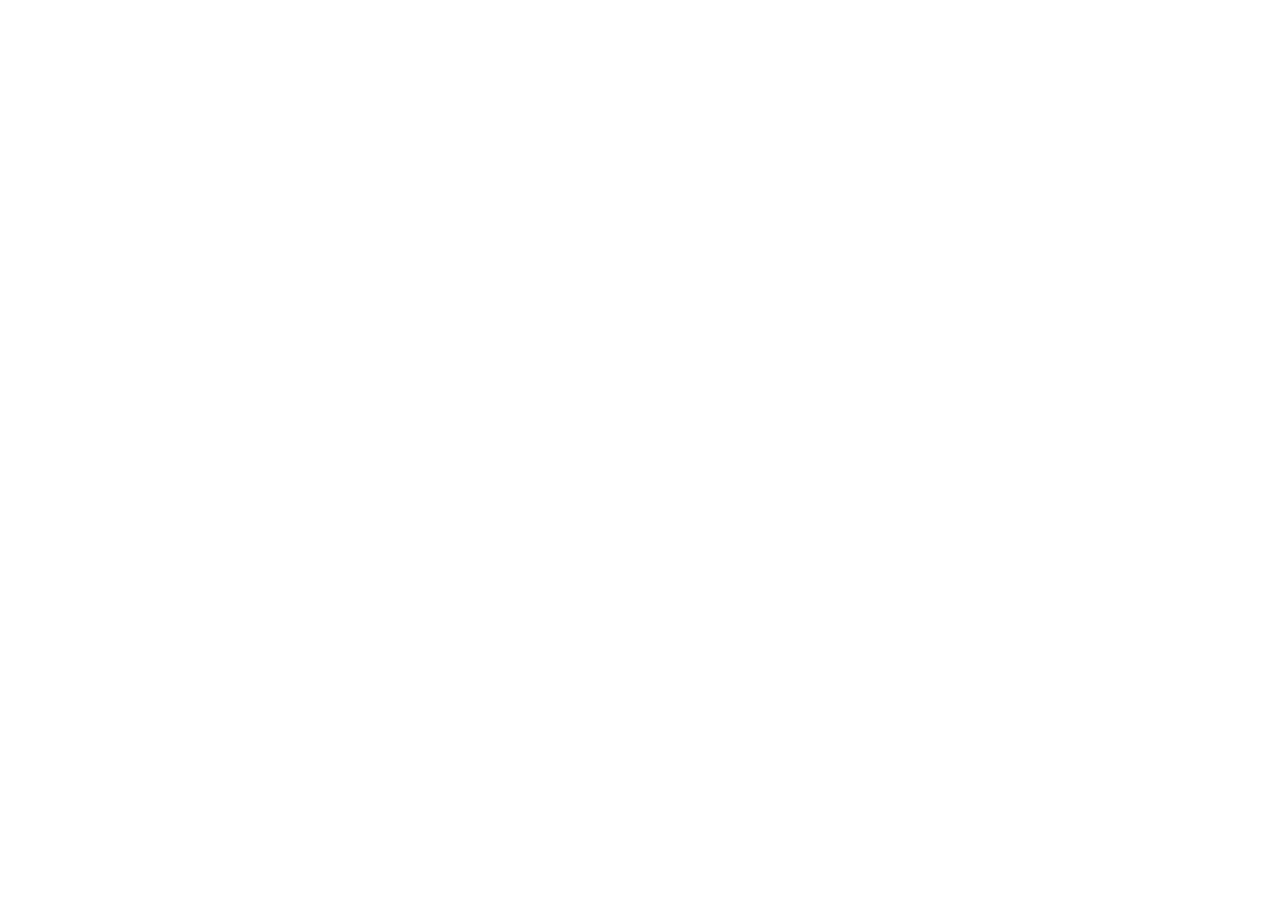
==== commit 5072178c: "Il portfolio si è spostato su benedettooliva.it" ====
--- a/index.html
+++ b/index.html
@@ -1 +1,16 @@
-<!doctype html> <!--! © 2026 Benedetto Oliva — tutti i diritti riservati. Codice, grafica e testi non possono essere copiati o riutilizzati senza autorizzazione scritta. --> <html lang="it"> <head> <meta charset="utf-8"> <meta name="viewport" content="width=device-width,initial-scale=1"> <meta name="author" content="Benedetto Oliva"> <meta name="copyright" content="© 2026 Benedetto Oliva"> <meta name="google-site-verification" content="Pg0C__H8mwwNJEGuQCDeKYDlH5m75D87Jm4U_qcwFLs"> <title>Benedetto Oliva — Siti web e gestionali per le attività di Benevento</title> <meta name="description" content="Siti vetrina, negozi online, gestionali, iscrizioni a eventi e visibilità su Google e sulle intelligenze artificiali, su misura per attività, associazioni ed enti di formazione di Benevento. Progettati e seguiti da Benedetto Oliva, Ingegneria Informatica al Politecnico di Milano."> <link rel="canonical" href="https://bennoolivaa.github.io/"> <meta name="robots" content="index, follow, max-image-preview:large, max-snippet:-1"> <link rel="alternate" type="text/markdown" href="llms.txt" title="Descrizione per le intelligenze artificiali"> <meta name="theme-color" content="#f3eee4"> <meta property="og:type" content="website"> <meta property="og:locale" content="it_IT"> <meta property="og:url" content="https://bennoolivaa.github.io/"> <meta property="og:title" content="Benedetto Oliva — Siti e gestionali su misura a Benevento"> <meta property="og:description" content="Siti vetrina, negozi online, gestionali e iscrizioni a eventi per le attività di Benevento. Scrivimi e parliamone."> <meta property="og:image" content="https://bennoolivaa.github.io/og.jpg"> <meta property="og:image:width" content="1200"> <meta property="og:image:height" content="630"> <meta name="twitter:card" content="summary_large_image"> <link rel="icon" href="favicon.svg" type="image/svg+xml"> <link rel="apple-touch-icon" href="apple-touch-icon.png"> <link rel="preload" href="assets/fonts/manrope-normal-latin.woff2" as="font" type="font/woff2" crossorigin> <link rel="preload" href="assets/fonts/source-serif-4-latin-wght-italic.woff2" as="font" type="font/woff2" crossorigin> <link rel="stylesheet" href="assets/css/site.css?v=25"> <script>document.documentElement.classList.add("js"),function(){var e=document.documentElement,t=/[?&]intro=1/.test(location.search),s=!1;try{s="1"===sessionStorage.getItem("bo:intro")}catch(e){}var a=window.matchMedia&&matchMedia("(prefers-reduced-motion: reduce)").matches;e.classList.add(t||!a&&!s?"splash-active":"splash-seen")}()</script> <script type="application/ld+json"> {"@context":"https://schema.org","@graph":[{"@type":"WebSite","@id":"https://bennoolivaa.github.io/#sito","url":"https://bennoolivaa.github.io/","name":"Benedetto Oliva — Siti web e gestionali a Benevento","inLanguage":"it-IT","publisher":{"@id":"https://bennoolivaa.github.io/#benedetto"}},{"@type":"Person","@id":"https://bennoolivaa.github.io/#benedetto","name":"Benedetto Oliva","url":"https://bennoolivaa.github.io/","image":"https://bennoolivaa.github.io/assets/img/benedetto-480.webp","email":"mailto:benedetto.oliva@mail.polimi.it","telephone":"+39 353 431 2140","sameAs":["https://www.linkedin.com/in/benedetto-oliva-1043a227a"],"jobTitle":"Sviluppatore web e studente di Ingegneria Informatica","homeLocation":{"@type":"City","name":"Benevento"},"alumniOf":[{"@type":"CollegeOrUniversity","name":"Politecnico di Milano"},{"@type":"CollegeOrUniversity","name":"Universidad de Oviedo"}],"knowsLanguage":["it","en","es"],"knowsAbout":["Siti web","E-commerce","Gestionali su misura","SEO locale","Ottimizzazione per motori di ricerca e intelligenze artificiali","Dati strutturati schema.org","Sicurezza informatica","PHP","MySQL","JavaScript","Java","Python","C"]},{"@type":"ProfessionalService","@id":"https://bennoolivaa.github.io/#servizio","name":"Benedetto Oliva — Siti web e gestionali","url":"https://bennoolivaa.github.io/","image":"https://bennoolivaa.github.io/og.jpg","logo":"https://bennoolivaa.github.io/apple-touch-icon.png","description":"Siti vetrina, negozi online, gestionali su misura, iscrizioni a eventi e visibilità su Google e sulle intelligenze artificiali, per attività, associazioni ed enti di formazione di Benevento e provincia.","email":"benedetto.oliva@mail.polimi.it","telephone":"+39 353 431 2140","founder":{"@id":"https://bennoolivaa.github.io/#benedetto"},"address":{"@type":"PostalAddress","addressLocality":"Benevento","addressRegion":"BN","addressCountry":"IT"},"areaServed":[{"@type":"City","name":"Benevento"},{"@type":"AdministrativeArea","name":"Provincia di Benevento"},{"@type":"Country","name":"Italia"}],"availableLanguage":["it","en","es"],"hasOfferCatalog":{"@type":"OfferCatalog","name":"Servizi","itemListElement":[{"@type":"Offer","itemOffered":{"@type":"Service","name":"Sito vetrina","description":"Chi sei, cosa offri, orari e come trovarti. Veloce, perfetto sul telefono e pensato per farsi trovare su Google e Maps."}},{"@type":"Offer","itemOffered":{"@type":"Service","name":"Negozio online e gift card","description":"Catalogo con ricerca e filtri, schede prodotto, buoni regalo digitali da inviare per email. Il negozio resta aperto anche di notte."}},{"@type":"Offer","itemOffered":{"@type":"Service","name":"Gestionale su misura","description":"Prodotti, prezzi, orari delle feste e richieste dei clienti in un pannello semplice, con accessi protetti e permessi per chi lavora con te."}},{"@type":"Offer","itemOffered":{"@type":"Service","name":"Iscrizioni a eventi e corsi","description":"Moduli online a passaggi, email di conferma, area riservata con l’elenco degli iscritti da scaricare. Si aggiungono anche al sito che hai già."}},{"@type":"Offer","itemOffered":{"@type":"Service","name":"Email e newsletter","description":"Comunicazioni ai tuoi contatti con invii programmati e statistiche di apertura. Iscrizioni con consenso per argomento, come chiede il GDPR."}},{"@type":"Offer","itemOffered":{"@type":"Service","name":"Pagine per associazioni","description":"Calendario degli eventi, mappa delle attività e una scheda per ogni socio: una strada o un quartiere raccontati in un unico posto."}},{"@type":"Offer","itemOffered":{"@type":"Service","name":"Automazioni dal telefono","description":"Bot Telegram per inserire prodotti, ricevere avvisi o controllare le richieste senza aprire il computer."}},{"@type":"Offer","itemOffered":{"@type":"Service","name":"Sistemo il sito che hai","description":"Lento, scomodo sul telefono, con testi vecchi o pagine rotte? Lo analizzo e ti propongo interventi mirati, senza rifare tutto."}},{"@type":"Offer","itemOffered":{"@type":"Service","name":"Visibilità su Google e sulle intelligenze artificiali","description":"Dati strutturati (schema.org), testi che rispondono alle domande vere dei clienti, scheda Google allineata al sito, recensioni in vista, sito veloce e aperto ai motori delle AI."}}]}},{"@type":"FAQPage","@id":"https://bennoolivaa.github.io/#domande","mainEntity":[{"@type":"Question","name":"Quanto costa un sito?","acceptedAnswer":{"@type":"Answer","text":"Dipende da cosa ti serve: una vetrina è molto diversa da un negozio con gestionale. Dopo il primo incontro ricevi un preventivo diviso per fasi, così sai esattamente cosa paghi e puoi partire anche solo dalla prima."}},{"@type":"Question","name":"Ho già un sito: devo rifarlo da capo?","acceptedAnswer":{"@type":"Answer","text":"Non per forza. Posso migliorare quello che hai o aggiungere solo ciò che manca, per esempio un modulo di iscrizione a un evento dentro un sito esistente."}},{"@type":"Question","name":"Non sono pratico di computer. Riuscirò a gestirlo?","acceptedAnswer":{"@type":"Answer","text":"Sì: i gestionali li disegno pensando a chi li userà, con pochi pulsanti chiari e funzioni pensate anche per il telefono. E per qualsiasi dubbio mi scrivi."}},{"@type":"Question","name":"I dati dei miei clienti sono al sicuro?","acceptedAnswer":{"@type":"Answer","text":"La sicurezza è un requisito dal primo giorno, non un controllo finale: accessi protetti, permessi per chi lavora con te, nessuna password o dato di pagamento dove non deve stare, consensi privacy in ordine."}},{"@type":"Question","name":"Mi troveranno anche su ChatGPT e Gemini?","acceptedAnswer":{"@type":"Answer","text":"Nessuno può garantirlo, ma si può fare molto: dati strutturati, testi che rispondono alle domande dei clienti, scheda Google aggiornata e recensioni in vista. Sono le stesse informazioni che le intelligenze artificiali leggono per rispondere."}},{"@type":"Question","name":"Posso vedere qualcosa prima di decidere?","acceptedAnswer":{"@type":"Answer","text":"Sì: dopo il primo incontro ti preparo un’anteprima online da aprire sul telefono e mostrare a chi vuoi, prima di qualsiasi impegno."}},{"@type":"Question","name":"Quanto tempo serve per avere il sito online?","acceptedAnswer":{"@type":"Answer","text":"Dipende da cosa ti serve: una vetrina richiede molto meno di un negozio con gestionale. Dopo il primo incontro ricevi le fasi del lavoro con le date, così sai quando sarà pronto ogni pezzo."}},{"@type":"Question","name":"Servono foto professionali?","acceptedAnswer":{"@type":"Answer","text":"Aiutano, ma non sono indispensabili per partire: si può cominciare con buone foto fatte col telefono, seguendo qualche mio consiglio, e sostituirle quando arrivano gli scatti definitivi."}},{"@type":"Question","name":"Mi aiuti anche con Google Maps e la scheda Google?","acceptedAnswer":{"@type":"Answer","text":"Sì: sistemiamo la scheda Google Business con orari, foto e contatti uguali al sito, così chi ti cerca su Google e su Maps trova sempre informazioni giuste."}},{"@type":"Question","name":"Posso vendere online anche se ho pochi prodotti?","acceptedAnswer":{"@type":"Answer","text":"Sì. Si può partire con pochi articoli, o anche solo con le gift card, e aggiungere il resto con calma dal gestionale, anche dal telefono."}},{"@type":"Question","name":"Il sito sarà in regola con privacy e cookie?","acceptedAnswer":{"@type":"Answer","text":"Sì: informativa privacy, consensi dove servono e, quando si può, nessun cookie di tracciamento. Come questo sito, che non ne usa."}},{"@type":"Question","name":"E se dopo la pubblicazione qualcosa non funziona?","acceptedAnswer":{"@type":"Answer","text":"Mi scrivi e me ne occupo io. Insieme al preventivo concordiamo come gestire assistenza e aggiornamenti dopo la pubblicazione, così sai già come funziona."}},{"@type":"Question","name":"Lavori solo a Benevento?","acceptedAnswer":{"@type":"Answer","text":"Benevento e provincia sono casa mia e preferisco conoscere le persone con cui lavoro. Per il resto ci si sente in videochiamata e per email, ovunque tu sia."}}]}]} </script> </head> <body> <svg width="0" height="0" style="position:absolute" aria-hidden="true"> <defs> <symbol id="logo" viewBox="0 0 64 64"><rect width="64" height="64" rx="16" fill="var(--l-bg)"/><path d="M15.4 13.4c-.8 6.4.6 10.6-.2 17.2-.6 5.4-.6 13 .2 19.4" fill="none" stroke="var(--l-b)" stroke-linecap="round" stroke-width="7.4"/><path d="M12.6 22.6C9.4 22.4 6.2 20 5 16.4c3.6-.6 6.8 1.2 8.4 4.2Z" fill="var(--l-f)"/><circle cx="24.6" cy="40.4" r="7.6" fill="none" stroke="var(--l-b)" stroke-width="7.4"/><path d="M47.4 29.2c.6-3 1.9-5.4 3.9-7.4" fill="none" stroke="var(--l-f)" stroke-width="2" stroke-linecap="round"/><path d="M50.6 22.6C50.2 15.2 54.4 9.6 59.6 8c.6 6.8-3 12.4-9 14.6Z" fill="var(--l-f)"/><ellipse cx="46" cy="40.4" rx="9" ry="11.6" transform="rotate(14 46 40.4)" fill="var(--l-o)"/><ellipse cx="42.6" cy="35.4" rx="2" ry="3.8" transform="rotate(14 42.6 35.4)" fill="var(--l-h)"/></symbol> <symbol id="i-arrow" viewBox="0 0 24 24"><path d="M5 12h14M13 6l6 6-6 6"/></symbol> <symbol id="i-down" viewBox="0 0 24 24"><path d="M12 5v14M6 13l6 6 6-6"/></symbol> <symbol id="i-store" viewBox="0 0 24 24"><path d="M4 9.5 5.5 4h13L20 9.5M4 9.5h16M4 9.5a2.7 2.7 0 0 0 5.3 0 2.7 2.7 0 0 0 5.4 0 2.7 2.7 0 0 0 5.3 0M5.5 12v8h13v-8M10 20v-5h4v5"/></symbol> <symbol id="i-bag" viewBox="0 0 24 24"><path d="M5 8h14l-1 12H6L5 8Z"/><path d="M9 10V7a3 3 0 0 1 6 0v3"/></symbol> <symbol id="i-gift" viewBox="0 0 24 24"><path d="M4 10h16v10H4zM3 7h18v3H3zM12 7v13M12 7c-1.5-3-5-3.5-5-1.2C7 7 9 7 12 7Zm0 0c1.5-3 5-3.5 5-1.2C17 7 15 7 12 7Z"/></symbol> <symbol id="i-panel" viewBox="0 0 24 24"><rect x="3" y="4" width="18" height="16" rx="2"/><path d="M3 9h18M8 13h3M8 16h6M15 13h1"/></symbol> <symbol id="i-send" viewBox="0 0 24 24"><path d="M21 4 3 11l6.5 2.5L12 20l3-5.5L21 4ZM9.5 13.5 21 4"/></symbol> <symbol id="i-calendar" viewBox="0 0 24 24"><rect x="3.5" y="5" width="17" height="15" rx="2"/><path d="M3.5 10h17M8 3v4M16 3v4M8 14h2M14 14h2M8 17h2"/></symbol> <symbol id="i-mail" viewBox="0 0 24 24"><rect x="3" y="5" width="18" height="14" rx="2"/><path d="m4 7 8 6 8-6"/></symbol> <symbol id="i-shield" viewBox="0 0 24 24"><path d="M12 3 5 6v5c0 4.5 3 8 7 10 4-2 7-5.5 7-10V6l-7-3Z"/><path d="m9 12 2 2 4-4"/></symbol> <symbol id="i-clock" viewBox="0 0 24 24"><circle cx="12" cy="12" r="8.5"/><path d="M12 7.5V12l3 2"/></symbol> <symbol id="i-book" viewBox="0 0 24 24"><path d="M4 5.5C6.5 4.5 9.5 4.5 12 6c2.5-1.5 5.5-1.5 8-.5V19c-2.5-1-5.5-1-8 .5-2.5-1.5-5.5-1.5-8-.5V5.5ZM12 6v13.5"/></symbol> <symbol id="i-star" viewBox="0 0 24 24"><path d="m12 4 2.4 5 5.4.6-4 3.7 1.1 5.4L12 16l-4.9 2.7 1.1-5.4-4-3.7 5.4-.6L12 4Z"/></symbol> <symbol id="i-pin" viewBox="0 0 24 24"><path d="M12 21s-6.5-5.6-6.5-11a6.5 6.5 0 0 1 13 0C18.5 15.4 12 21 12 21Z"/><circle cx="12" cy="10" r="2.3"/></symbol> <symbol id="i-wrench" viewBox="0 0 24 24"><path d="M14.5 5.5a4 4 0 0 0 4.9 5L12 18a2.1 2.1 0 1 1-3-3l7.5-7.4a4 4 0 0 0-2-2.1ZM19 5l-2.5 2.5"/></symbol> <symbol id="i-wa" viewBox="0 0 24 24"><path d="M17.472 14.382c-.297-.149-1.758-.867-2.03-.967-.273-.099-.471-.148-.67.15-.197.297-.767.966-.94 1.164-.173.199-.347.223-.644.075-.297-.15-1.255-.463-2.39-1.475-.883-.788-1.48-1.761-1.653-2.059-.173-.297-.018-.458.13-.606.134-.133.298-.347.446-.52.149-.174.198-.298.298-.497.099-.198.05-.371-.025-.52-.075-.149-.669-1.612-.916-2.207-.242-.579-.487-.5-.669-.51-.173-.008-.371-.01-.57-.01-.198 0-.52.074-.792.372-.272.297-1.04 1.016-1.04 2.479 0 1.462 1.065 2.875 1.213 3.074.149.198 2.096 3.2 5.077 4.487.709.306 1.262.489 1.694.625.712.227 1.36.195 1.871.118.571-.085 1.758-.719 2.006-1.413.248-.694.248-1.289.173-1.413-.074-.124-.272-.198-.57-.347m-5.421 7.403h-.004a9.87 9.87 0 01-5.031-1.378l-.361-.214-3.741.982.998-3.648-.235-.374a9.86 9.86 0 01-1.51-5.26c.001-5.45 4.436-9.884 9.888-9.884 2.64 0 5.122 1.03 6.988 2.898a9.825 9.825 0 012.893 6.994c-.003 5.45-4.437 9.884-9.885 9.884m8.413-18.297A11.815 11.815 0 0012.05 0C5.495 0 .16 5.335.157 11.892c0 2.096.547 4.142 1.588 5.945L.057 24l6.305-1.654a11.882 11.882 0 005.683 1.448h.005c6.554 0 11.89-5.335 11.893-11.893a11.821 11.821 0 00-3.48-8.413Z"/></symbol> <symbol id="i-copy" viewBox="0 0 24 24"><rect x="8" y="8" width="12" height="12" rx="2"/><path d="M16 8V5.5A1.5 1.5 0 0 0 14.5 4h-9A1.5 1.5 0 0 0 4 5.5v9A1.5 1.5 0 0 0 5.5 16H8"/></symbol> <symbol id="i-openai" viewBox="0 0 24 24"><path fill="currentColor" stroke="none" d="M22.2819 9.8211a5.9847 5.9847 0 0 0-.5157-4.9108 6.0462 6.0462 0 0 0-6.5098-2.9A6.0651 6.0651 0 0 0 4.9807 4.1818a5.9847 5.9847 0 0 0-3.9977 2.9 6.0462 6.0462 0 0 0 .7427 7.0966 5.98 5.98 0 0 0 .511 4.9107 6.051 6.051 0 0 0 6.5146 2.9001A5.9847 5.9847 0 0 0 13.2599 24a6.0557 6.0557 0 0 0 5.7718-4.2058 5.9894 5.9894 0 0 0 3.9977-2.9001 6.0557 6.0557 0 0 0-.7475-7.0729zm-9.022 12.6081a4.4755 4.4755 0 0 1-2.8764-1.0408l.1419-.0804 4.7783-2.7582a.7948.7948 0 0 0 .3927-.6813v-6.7369l2.02 1.1686a.071.071 0 0 1 .038.052v5.5826a4.504 4.504 0 0 1-4.4945 4.4944zm-9.6607-4.1254a4.4708 4.4708 0 0 1-.5346-3.0137l.142.0852 4.783 2.7582a.7712.7712 0 0 0 .7806 0l5.8428-3.3685v2.3324a.0804.0804 0 0 1-.0332.0615L9.74 19.9502a4.4992 4.4992 0 0 1-6.1408-1.6464zM2.3408 7.8956a4.485 4.485 0 0 1 2.3655-1.9728V11.6a.7664.7664 0 0 0 .3879.6765l5.8144 3.3543-2.0201 1.1685a.0757.0757 0 0 1-.071 0l-4.8303-2.7865A4.504 4.504 0 0 1 2.3408 7.872zm16.5963 3.8558L13.1038 8.364 15.1192 7.2a.0757.0757 0 0 1 .071 0l4.8303 2.7913a4.4944 4.4944 0 0 1-.6765 8.1042v-5.6772a.79.79 0 0 0-.407-.667zm2.0107-3.0231l-.142-.0852-4.7735-2.7818a.7759.7759 0 0 0-.7854 0L9.409 9.2297V6.8974a.0662.0662 0 0 1 .0284-.0615l4.8303-2.7866a4.4992 4.4992 0 0 1 6.6802 4.66zM8.3065 12.863l-2.02-1.1638a.0804.0804 0 0 1-.038-.0567V6.0742a4.4992 4.4992 0 0 1 7.3757-3.4537l-.142.0805L8.704 5.459a.7948.7948 0 0 0-.3927.6813zm1.0976-2.3654l2.602-1.4998 2.6069 1.4998v2.9994l-2.5974 1.4997-2.6067-1.4997Z"/></symbol> <symbol id="i-x" viewBox="0 0 24 24"><path d="M7 7l10 10M17 7 7 17"/></symbol> <symbol id="i-check" viewBox="0 0 24 24"><path d="m5 12.5 4.5 4.5L19 7.5"/></symbol> <symbol id="i-camera" viewBox="0 0 24 24"><path d="M4 8h3l1.5-2.5h7L17 8h3v11H4V8Z"/><circle cx="12" cy="13" r="3.3"/></symbol> </defs> </svg> <div class="splash" id="splash" role="dialog" aria-modal="true" aria-label="Benedetto Oliva, introduzione"> <button class="splash-skip" type="button">Entra <svg class="ic" aria-hidden="true"><use href="#i-arrow"/></svg></button> <div class="splash-center"> <svg width="0" height="0" style="position:absolute" aria-hidden="true"><defs> <linearGradient id="pz-cielo" x1="0" y1="0" x2="0" y2="1"><stop offset="0" stop-color="#f8e2b8"/><stop offset=".7" stop-color="#f2bd7e"/><stop offset="1" stop-color="#e9a868"/></linearGradient> <linearGradient id="pz-arco" x1="0" y1="0" x2="1" y2="0"><stop offset="0" stop-color="#f4ead6"/><stop offset="1" stop-color="#dccbac"/></linearGradient> <symbol id="paesaggio" viewBox="0 0 200 150"> <rect width="200" height="150" fill="url(#pz-cielo)"/> <circle cx="152" cy="46" r="17" fill="#fff4d8"/><circle cx="152" cy="46" r="26" fill="#fff4d8" opacity=".25"/> <path d="M0 98 Q36 82 74 92 T150 86 T200 92 V150 H0Z" fill="#cdb78a"/> <g><rect x="64" y="50" width="62" height="74" fill="url(#pz-arco)"/><rect x="60" y="45" width="70" height="8" fill="#efe3cb"/><rect x="67" y="33" width="56" height="13" fill="#f4ead6"/> <rect x="64" y="68" width="62" height="2.4" fill="#d6c4a2"/><rect x="69" y="74" width="5" height="44" fill="#e3d3b5"/><rect x="116" y="74" width="5" height="44" fill="#e3d3b5"/> <path d="M81 124 V88 a14 14 0 0 1 28 0 V124Z" fill="#c98a55"/><path d="M84 124 V89 a11 11 0 0 1 22 0 V124Z" fill="#e7aa6c" opacity=".55"/></g> <path d="M0 116 Q48 102 98 114 T200 108 V150 H0Z" fill="#8d9c3c"/> <path d="M0 132 Q58 120 118 131 T200 126 V150 H0Z" fill="#566524"/> <g fill="#3d4819"><ellipse cx="22" cy="118" rx="9" ry="7"/><rect x="21" y="120" width="2" height="9"/><ellipse cx="178" cy="114" rx="8" ry="6"/><rect x="177" y="116" width="2" height="8"/></g> </symbol> </defs></svg> <div class="cine" aria-hidden="true"> <div class="cine-stage"> <div class="cine-browser"> <div class="cb-bar"><i></i><i></i><i></i><span class="cb-url"><b>latuaattivita.it</b></span><span class="cb-pubblica"><span class="cb-p1">Pubblica</span><span class="cb-p2">Online ✓</span></span></div> <div class="cb-page"> <div class="cb-wire"><span class="w w-nav"></span><span class="w w-img"></span><span class="w w-t1"></span><span class="w w-t2"></span><span class="w w-p"></span><span class="w w-btn"></span><span class="w w-card"></span><span class="w w-card"></span><span class="w w-card"></span></div> <div class="cb-design"> <div class="d-nav"><span class="d-logo"><i></i>La tua attività</span><span class="d-links"><i></i><i></i><i></i></span><span class="d-cta">Prenota</span></div> <b class="d-t">Il tuo negozio,<br><em>sempre aperto.</em></b> <span class="d-sub">Orari, prodotti e contatti sempre aggiornati.</span> <span class="d-btn">Scopri di più</span> <svg class="d-img" viewBox="0 0 200 150" preserveAspectRatio="xMidYMid slice"><use href="#paesaggio"/></svg> <span class="d-card d-c1"><i></i><b></b><small></small></span><span class="d-card d-c2"><i></i><b></b><small></small></span><span class="d-card d-c3"><i></i><b></b><small></small></span> </div> </div> </div> <div class="cine-phone"><div class="p-page"> <div class="p-nav"><i></i><span></span></div> <svg class="p-img" viewBox="0 0 200 150" preserveAspectRatio="xMidYMid slice"><use href="#paesaggio"/></svg> <b class="p-t">Il tuo negozio, <em>sempre aperto.</em></b> <span class="p-line"></span><span class="p-line p-line2"></span> <span class="p-btn">Prenota</span> <span class="p-card"></span><span class="p-card p-card2"></span> </div></div> <ul class="cine-chips"><li>Sito vetrina</li><li>Negozio online</li><li>Gestionale</li><li>Google e AI</li></ul> <div class="cine-sparks"><i></i><i></i><i></i><i></i><i></i><i></i><i></i><i></i><i></i><i></i></div> <span class="cine-click"></span> <svg class="cine-cursor" viewBox="0 0 24 24"><path d="M4 2.5 19.5 12l-7.1 1.4L9 20.5 4 2.5Z"/></svg> </div> </div> <div class="splash-firma"> <svg class="splash-mark" viewBox="0 0 64 64" aria-hidden="true"> <rect width="64" height="64" rx="16" fill="#f5f0e6"/> <g class="sm-b"><path d="M15.4 13.4c-.8 6.4.6 10.6-.2 17.2-.6 5.4-.6 13 .2 19.4" fill="none" stroke="#14120f" stroke-linecap="round" stroke-width="7.4"/><path d="M12.6 22.6C9.4 22.4 6.2 20 5 16.4c3.6-.6 6.8 1.2 8.4 4.2Z" fill="#5b6b29"/><circle cx="24.6" cy="40.4" r="7.6" fill="none" stroke="#14120f" stroke-width="7.4"/></g> <g class="sm-oliva"><path d="M47.4 29.2c.6-3 1.9-5.4 3.9-7.4" fill="none" stroke="#5b6b29" stroke-width="2" stroke-linecap="round"/><path d="M50.6 22.6C50.2 15.2 54.4 9.6 59.6 8c.6 6.8-3 12.4-9 14.6Z" fill="#5b6b29"/><ellipse cx="46" cy="40.4" rx="9" ry="11.6" transform="rotate(14 46 40.4)" fill="#8d9c3c"/><ellipse cx="42.6" cy="35.4" rx="2" ry="3.8" transform="rotate(14 42.6 35.4)" fill="#d4dc9a"/></g> </svg> <div><p class="splash-name"><span>Benedetto</span><span>Oliva</span></p> <p class="splash-tag">Siti, negozi online e gestionali <em>su misura</em> · Benevento</p></div> </div> <i class="splash-line" aria-hidden="true"></i> </div> </div> <script>!function(){var t=document.documentElement,e=document.getElementById("splash");if(t.classList.contains("splash-active")){var n=!1,i=e.querySelector(".splash-skip");e.addEventListener("click",s),document.addEventListener("keydown",function(t){"Escape"===t.key&&s()}),window.__chiudiIntro=s,["assets/vendor/gsap-3.12.5.min.js","assets/js/intro.js?v=4"].forEach(function(t){var e=document.createElement("script");e.src=t,e.async=!1,document.head.appendChild(e)});var o=!1;window.__introPronta=function(){o&&!window.__introPartita&&window.__introRegia()},document.fonts&&document.fonts.ready&&document.fonts.ready.then(a),setTimeout(a,700),setTimeout(s,7e3)}else e.remove();function s(){if(!n){n=!0,window.__introChiusa=!0,e.classList.add("is-closing"),t.classList.remove("splash-active");try{sessionStorage.setItem("bo:intro","1")}catch(t){}document.activeElement===i&&i.blur(),setTimeout(function(){e.remove()},900)}}function a(){o||(o=!0,e.classList.add("go"),window.__introRegia?window.__introRegia():setTimeout(function(){window.__introPartita||s()},1500))}}()</script> <a class="skip" href="#main">Vai al contenuto</a> <header class="top" id="top"> <div class="top-pill"> <a class="brand" href="#main" aria-label="Benedetto Oliva, torna all’inizio"> <svg class="logo" aria-hidden="true"><use href="#logo"/></svg> <span class="brand-name">Benedetto Oliva</span> </a> <nav class="nav" aria-label="Sezioni"> <a href="#trovarti">Google e AI</a> <a href="#lavori">Lavori</a> <a href="#servizi">Servizi</a> <a href="#metodo">Metodo</a> <a href="#chi-sono">Chi sono</a> </nav> <a class="top-wa" href="https://wa.me/393534312140?text=Ciao%20Benedetto%2C%20ho%20visto%20il%20tuo%20sito%20e%20vorrei%20qualche%20informazione." target="_blank" rel="noopener" aria-label="Scrivimi su WhatsApp"><svg class="ic ic-wa" aria-hidden="true"><use href="#i-wa"/></svg></a> <a class="btn btn-sm btn-ink top-cta" href="#contatti">Scrivimi</a> <span class="top-progress" aria-hidden="true"></span> <button class="menu-btn" type="button" aria-expanded="false" aria-controls="menu" aria-label="Apri il menu"><span></span><span></span></button> </div> <nav class="menu" id="menu" aria-label="Menu" hidden> <a href="#trovarti">Google e AI <svg class="ic" aria-hidden="true"><use href="#i-arrow"/></svg></a> <a href="#lavori">Lavori <svg class="ic" aria-hidden="true"><use href="#i-arrow"/></svg></a> <a href="#servizi">Servizi <svg class="ic" aria-hidden="true"><use href="#i-arrow"/></svg></a> <a href="#metodo">Metodo <svg class="ic" aria-hidden="true"><use href="#i-arrow"/></svg></a> <a href="#chi-sono">Chi sono <svg class="ic" aria-hidden="true"><use href="#i-arrow"/></svg></a> <a href="#domande">Domande <svg class="ic" aria-hidden="true"><use href="#i-arrow"/></svg></a> <a href="https://wa.me/393534312140?text=Ciao%20Benedetto%2C%20ho%20visto%20il%20tuo%20sito%20e%20vorrei%20qualche%20informazione." target="_blank" rel="noopener">WhatsApp <svg class="ic ic-wa" aria-hidden="true"><use href="#i-wa"/></svg></a> <a class="menu-cta" href="#contatti">Scrivimi <svg class="ic" aria-hidden="true"><use href="#i-arrow"/></svg></a> </nav> </header> <main id="main"> <section class="hero"> <div class="wrap hero-grid"> <div class="hero-copy"> <p class="pill reveal"><span class="dot" aria-hidden="true"></span>Portfolio in costruzione · nuovi lavori in arrivo</p> <h1 class="reveal">Siti e gestionali <em>su misura</em> per le attività di Benevento.</h1> <div class="hero-row reveal"> <div class="intro"> <img class="avatar" src="assets/img/benedetto-avatar-96.webp" srcset="assets/img/benedetto-avatar-96.webp, assets/img/benedetto-avatar-192.webp 2x" width="64" height="64" alt="Foto di Benedetto Oliva"> <p class="lead">Sono Benedetto, beneventano, studente di Ingegneria Informatica al Politecnico di Milano. Progetto e realizzo siti vetrina, negozi online e gestionali che puoi aggiornare da solo, anche dal telefono.</p> </div> <div class="hero-cta"> <a class="btn btn-ink btn-arrow" href="#contatti">Raccontami il tuo progetto <span class="btn-ic"><svg class="ic" aria-hidden="true"><use href="#i-arrow"/></svg></span></a> <a class="btn btn-ghost" href="#lavori">Guarda un lavoro <svg class="ic" aria-hidden="true"><use href="#i-down"/></svg></a> </div> </div> </div> <figure class="stage reveal"> <div class="plate"> <div class="browser"> <div class="bar" aria-hidden="true"><i></i><i></i><i></i><span>gioielleriababuscio.it</span></div> <img src="assets/img/babuscio-home-1600.webp" srcset="assets/img/babuscio-home-960.webp 960w, assets/img/babuscio-home-1600.webp 1600w" sizes="(min-width: 1000px) 46vw, 92vw" width="1600" height="1000" alt="Home page del nuovo sito della Gioielleria Babuscio su computer: foto a tutto schermo e il titolo “Brillare è un’arte.”" fetchpriority="high"> </div> <div class="phone"> <img src="assets/img/babuscio-home-m-600.webp" width="600" height="1298" alt="La stessa home page della Gioielleria Babuscio vista su telefono"> </div> </div> <figcaption class="stage-tag"><span class="dot" aria-hidden="true"></span>Gioielleria Babuscio · in arrivo online</figcaption> </figure> <ul class="proof reveal" aria-label="In breve"> <li><strong>Politecnico di Milano</strong><span>Ingegneria Informatica</span></li> <li><strong>30 e lode</strong><span>nei progetti d’esame di software e algoritmi</span></li> <li><strong>IT · EN · ES</strong><span>italiano, inglese e spagnolo</span></li> <li><strong>Benevento</strong><span>di persona o in videochiamata</span></li> </ul> </div> </section> <div class="marquee" aria-hidden="true"> <div class="marquee-track"> <span>Siti vetrina</span><span>Negozi online</span><span>Gestionali</span><span>Iscrizioni a eventi</span><span>Newsletter</span><span>Gift card</span><span>Bot Telegram</span><span>Privacy e sicurezza</span> <span>Siti vetrina</span><span>Negozi online</span><span>Gestionali</span><span>Iscrizioni a eventi</span><span>Newsletter</span><span>Gift card</span><span>Bot Telegram</span><span>Privacy e sicurezza</span> </div> </div> <section class="section" id="problemi" aria-labelledby="problemi-t"> <div class="wrap"> <header class="sec-head sec-head-split reveal"> <p class="eyebrow">Per chi lavora</p> <h2 id="problemi-t">Ti suona <em>familiare?</em></h2> <p class="sec-intro">Piccoli problemi di tutti i giorni che, con gli strumenti giusti, si risolvono una volta per tutte.</p> </header> <ul class="problems"> <li class="reveal"><p class="pb-q">“Mi chiamano solo per sapere gli orari.”</p><p class="pb-a"><svg class="ic" aria-hidden="true"><use href="#i-check"/></svg>Orari sempre aggiornati sul sito, anche per Natale, ferie e festività.</p></li> <li class="reveal"><p class="pb-q">“Il sito ce l’ho, ma sul telefono non si legge.”</p><p class="pb-a"><svg class="ic" aria-hidden="true"><use href="#i-check"/></svg>Pagine pensate prima di tutto per il telefono, veloci e chiare.</p></li> <li class="reveal"><p class="pb-q">“Per cambiare una foto devo chiamare qualcuno.”</p><p class="pb-a"><svg class="ic" aria-hidden="true"><use href="#i-check"/></svg>Un gestionale semplice: aggiorni tutto da solo, anche dal telefono.</p></li> <li class="reveal"><p class="pb-q">“Quando abbasso la saracinesca, non vendo più.”</p><p class="pb-a"><svg class="ic" aria-hidden="true"><use href="#i-check"/></svg>Negozio online e gift card: i clienti scelgono anche di sera.</p></li> <li class="reveal"><p class="pb-q">“Le iscrizioni ai corsi arrivano su WhatsApp e su carta.”</p><p class="pb-a"><svg class="ic" aria-hidden="true"><use href="#i-check"/></svg>Moduli online con conferma automatica ed elenco degli iscritti pronto.</p></li> <li class="reveal"><p class="pb-q">“Su Google non mi trova nessuno.”</p><p class="pb-a"><svg class="ic" aria-hidden="true"><use href="#i-check"/></svg><span>Pagine scritte per farsi trovare su Google e dalle AI. <a href="#trovarti">Guarda come</a></span></p></li> </ul> </div> </section> <section class="section section-dark" id="trovarti" aria-labelledby="trovarti-t"> <div class="wrap"> <header class="sec-head sec-head-split reveal"> <p class="eyebrow">Google e intelligenza artificiale</p> <h2 id="trovarti-t">Quando chiedono all’AI, <em>ci sei?</em></h2> <p class="sec-intro">Sempre più persone non cercano solo su Google: chiedono a ChatGPT o a Gemini «dove trovo…». Le intelligenze artificiali rispondono con le attività che riescono a leggere e capire dal web. Preparo il tuo sito perché ti trovino.</p> </header> <div class="ai-grid"> <div class="ai-chat reveal" id="ai-chat" data-stato="prima"> <div class="ai-top"> <span class="ai-app"><svg class="ai-logo" aria-hidden="true"><use href="#i-openai"/></svg>ChatGPT</span> <div class="ai-switch" role="tablist" aria-label="Confronto prima e dopo"> <button type="button" role="tab" aria-selected="true" data-stato="prima">Prima</button> <button type="button" role="tab" aria-selected="false" data-stato="dopo">Dopo</button> <span class="ai-thumb" aria-hidden="true"></span> </div> </div> <div class="ai-body"> <p class="msg user">Ciao ChatGPT, dove posso trovare un regalo di laurea fatto bene a Benevento? Meglio se aperto il sabato pomeriggio.</p> <div class="ai-risposte"> <div class="msg ai typing" aria-hidden="true"><i class="ai-av"><svg aria-hidden="true"><use href="#i-openai"/></svg></i><span class="dots"><i></i><i></i><i></i></span></div> <div class="msg ai risposta" data-risposta="prima" aria-live="polite"> <i class="ai-av" aria-hidden="true"><svg><use href="#i-openai"/></svg></i> <div class="ai-text"> <span class="ai-label">Prima</span> <p>Non ho informazioni affidabili su negozi specifici a Benevento aperti il sabato pomeriggio. Ti consiglio di cercare «regali Benevento» su Google Maps e di controllare orari e recensioni direttamente sulle schede dei negozi.</p> <span class="ai-none"><svg class="ic" aria-hidden="true"><use href="#i-x"/></svg>Nessuna attività consigliata</span> </div> </div> <div class="msg ai risposta" data-risposta="dopo" aria-live="polite"> <i class="ai-av" aria-hidden="true"><svg><use href="#i-openai"/></svg></i> <div class="ai-text"> <span class="ai-label">Dopo</span> <p>Ti consiglio <mark class="ai-hl">La tua attività</mark>, in pieno centro a Benevento. Dal suo sito risulta che:</p> <ul> <li>prepara confezioni regalo personalizzate per lauree e ricorrenze;</li> <li>il sabato è aperta anche il pomeriggio, dalle 16:30 alle 20:00;</li> <li>i clienti ne parlano molto bene: 4,8 su 5.</li> </ul> <p>Puoi vedere i prodotti e scrivere direttamente dal sito.</p> <span class="ai-source"><i aria-hidden="true"></i><span><small>Fonte</small>latuaattivita.it</span></span> </div> </div> </div> </div> <div class="ai-input" aria-hidden="true"><span>Chiedi qualsiasi cosa</span><i><svg class="ic"><use href="#i-arrow"/></svg></i></div> </div> <div class="ai-side"> <p class="ai-result reveal" aria-live="polite"><span class="r-prima"><svg class="ic" aria-hidden="true"><use href="#i-x"/></svg>Prima: l’AI non sa che esisti</span><span class="r-dopo"><svg class="ic" aria-hidden="true"><use href="#i-check"/></svg>Dopo: ti consiglia, con orari e sito</span></p> <h3 class="reveal">Cosa faccio per farti trovare</h3> <ol class="ai-steps"> <li class="reveal"><b>Dati strutturati</b><span>Indirizzo, orari, servizi e prezzi scritti in un linguaggio che Google e le AI capiscono al volo (schema.org).</span></li> <li class="reveal"><b>Risposte alle domande vere</b><span>Testi chiari su quello che i clienti chiedono davvero: «siete aperti il sabato?», «fate spedizioni?».</span></li> <li class="reveal"><b>Scheda Google sempre allineata</b><span>Orari, foto e contatti uguali su sito, Google Maps e social, così nessuno trova informazioni vecchie.</span></li> <li class="reveal"><b>Recensioni in vista</b><span>Ti aiuto a raccoglierle e a mostrarle: sono tra le prime cose che le AI citano.</span></li> <li class="reveal"><b>Sito veloce e aperto alle AI</b><span>Pagine leggere, un file pensato per le intelligenze artificiali (llms.txt) e accesso consentito ai loro motori.</span></li> </ol> <a class="btn btn-light btn-arrow ai-more reveal" href="servizi/visibilita-google-ai/">Come ti faccio trovare <span class="btn-ic"><svg class="ic" aria-hidden="true"><use href="#i-arrow"/></svg></span></a> <a class="s-more ai-guida reveal" href="guide/come-farsi-trovare-su-chatgpt/">Leggi la guida gratuita: come farsi trovare su ChatGPT <svg class="ic" aria-hidden="true"><use href="#i-arrow"/></svg></a> <p class="ai-note reveal">Simulazione a scopo illustrativo: ChatGPT e il suo logo sono marchi di OpenAI, che non ha alcun legame con questo sito. Nessuno può garantire cosa risponderà un’intelligenza artificiale: si può però renderle molto più facile trovarti e capirti. Questo sito è già fatto così.</p> </div> </div> </div> </section> <section class="section section-alt" id="lavori" aria-labelledby="lavori-t"> <div class="wrap"> <header class="sec-head sec-head-split reveal"> <p class="eyebrow">Lavori</p> <h2 id="lavori-t">Un progetto vero, <em>dall’idea al gestionale.</em></h2> <p class="sec-intro">Il portfolio cresce lavoro dopo lavoro. Si comincia da qui.</p> </header> <article class="case bento"> <div class="tile t-intro reveal"> <div class="t-top"><p class="case-num">Caso studio 01</p><p class="status"><span class="dot" aria-hidden="true"></span>In arrivo online</p></div> <h3>Cento anni di storia, <em>un sito nuovo da zero.</em></h3> <p>Una gioielleria storica di Benevento aveva bisogno di più di una vetrina: raccontare la famiglia, far scoprire gioielli e orologi online e poter aggiornare tutto in autonomia. Ho progettato e sviluppato il sito, il negozio online e il gestionale privato, curando ogni pagina su computer e su telefono.</p> <p class="note">Il sito non è ancora pubblico: le immagini sono anteprime della versione in sviluppo, con alcune foto segnaposto in attesa degli scatti definitivi.</p> <a class="btn btn-ghost caso-link" href="lavori/gioielleria-babuscio/">Leggi il caso completo <svg class="ic" aria-hidden="true"><use href="#i-arrow"/></svg></a> </div> <div class="tile t-show reveal"> <div class="browser browser-lg"> <div class="bar" aria-hidden="true"><i></i><i></i><i></i><span>gioielleriababuscio.it/shop</span></div> <div class="viewport"> <picture><source media="(max-width: 600px)" srcset="assets/img/babuscio-shop-lunga-m-640.webp" width="640" height="3488"><img src="assets/img/babuscio-shop-lunga-1280.webp" width="1280" height="2737" loading="lazy" alt="Pagina Shop online della Gioielleria Babuscio, dall’alto al basso: categorie, selezione del mese, ricerca per persona e occasione, gift card e piè di pagina"></picture> </div> </div> <p class="hint">Lo shop si sfoglia da solo: passa sopra o tocca per fermarlo.</p> </div> <div class="tile t-meta tile-dark reveal"> <dl> <div><dt>Cliente</dt><dd>Gioielleria Babuscio, Corso Garibaldi — Benevento</dd></div> <div><dt>Settore</dt><dd>Gioielli e orologi, dal 1925</dd></div> <div><dt>Cosa ho fatto</dt><dd>Progetto, design, sviluppo, gestionale, bot Telegram, sicurezza</dd></div> <div><dt>Anno</dt><dd>2026</dd></div> </dl> <ul class="stack" aria-label="Tecnologie usate"> <li>PHP</li><li>MySQL</li><li>JavaScript</li><li>HTML e CSS</li><li>Bot Telegram</li><li>Passkey</li><li>SEO locale</li> </ul> </div> <ul class="t-features" aria-label="Cosa contiene il progetto"> <li class="tile reveal"><span class="f-ic"><svg class="ic" aria-hidden="true"><use href="#i-book"/></svg></span><h4>Racconto della famiglia</h4><p>Home a capitoli con foto e video, e la storia dal 1925 impaginata come un libro, con le fotografie d’archivio.</p></li> <li class="tile reveal"><span class="f-ic"><svg class="ic" aria-hidden="true"><use href="#i-bag"/></svg></span><h4>Negozio online</h4><p>Gioielli, orologi, pelletteria e casa con ricerca, filtri per persona e occasione e una scheda per ogni articolo.</p></li> <li class="tile reveal"><span class="f-ic"><svg class="ic" aria-hidden="true"><use href="#i-gift"/></svg></span><h4>Gift card digitali</h4><p>Si scelgono online, arrivano per email, sono predisposte per Apple e Google Wallet e il saldo si controlla da sé.</p></li> <li class="tile reveal"><span class="f-ic"><svg class="ic" aria-hidden="true"><use href="#i-panel"/></svg></span><h4>Gestionale privato</h4><p>Articoli, foto, richieste e gift card in un pannello semplice, con permessi diversi per chi ci lavora.</p></li> <li class="tile reveal"><span class="f-ic"><svg class="ic" aria-hidden="true"><use href="#i-send"/></svg></span><h4>Articoli dal telefono</h4><p>Un bot Telegram guida passo passo: foto, nome, prezzo, dettagli. L’articolo arriva in bozza, pronto da approvare.</p></li> <li class="tile reveal"><span class="f-ic"><svg class="ic" aria-hidden="true"><use href="#i-clock"/></svg></span><h4>Orari delle feste</h4><p>Natale, ferie e festività si impostano dal gestionale: il sito dice chiaramente quando e per quali giorni valgono.</p></li> <li class="tile reveal"><span class="f-ic"><svg class="ic" aria-hidden="true"><use href="#i-mail"/></svg></span><h4>Newsletter in regola</h4><p>Iscrizione con un clic, consensi per argomento e invio dalla casella del negozio, per non finire nello spam.</p></li> <li class="tile reveal"><span class="f-ic"><svg class="ic" aria-hidden="true"><use href="#i-shield"/></svg></span><h4>Sicurezza</h4><p>Accesso al gestionale con passkey (impronta o Face ID), limiti ai tentativi e ogni azione importante registrata.</p></li> </ul> <div class="tile t-flow tile-dark reveal"> <div class="flow-head"> <h4>Dal telefono al sito, <em>senza accendere il computer.</em></h4> <p>In negozio si fotografa un nuovo gioiello e lo si descrive al bot. Nel gestionale compare in bozza: con un tocco va online.</p> </div> <ol class="flow-steps"> <li class="reveal"> <span class="step-n">1 · Telegram</span> <div class="mock mock-chat" aria-hidden="true"> <p class="b me"><span class="thumbs"><i></i><i></i><i></i></span></p> <p class="b bot">Come si chiama?</p> <p class="b me">Anello solitario</p> <p class="b bot">Prezzo?</p> <p class="b me">Su richiesta</p> <p class="b bot ok"><svg class="ic" aria-hidden="true"><use href="#i-check"/></svg>Salvato in bozza</p> </div> <p>Foto e dettagli inviati dal telefono</p> </li> <li class="reveal"> <span class="step-n">2 · Gestionale</span> <div class="mock mock-panel" aria-hidden="true"> <div class="row"><i class="sq"></i><span><b>Anello solitario</b><small>da Telegram · oggi</small></span></div> <div class="chips"><span class="chip y">Bozza</span><span class="arrow">→</span><span class="chip">Pubblicato</span></div> <span class="fake-btn">Pubblica</span> </div> <p>Si controlla e si approva</p> </li> <li class="reveal"> <span class="step-n">3 · Sito</span> <div class="mock mock-card" aria-hidden="true"> <i class="ph"><span>Nuovo</span></i> <small>Anelli · per lei</small> <b>Anello solitario</b> <small class="u">Prezzo su richiesta</small> </div> <p>È online nello shop</p> </li> </ol> <p class="flow-note">Schema illustrativo del flusso realizzato.</p> </div> <figure class="tile t-g1 reveal"> <div class="browser"><div class="bar" aria-hidden="true"><i></i><i></i><i></i><span>La nostra storia</span></div> <img src="assets/img/babuscio-storia-960.webp" srcset="assets/img/babuscio-storia-960.webp 960w, assets/img/babuscio-storia-1600.webp 1600w" sizes="(min-width: 1000px) 640px, 92vw" width="1600" height="1000" loading="lazy" alt="Pagina della storia: “Una famiglia. Un secolo di storia.” con una fotografia d’archivio al banco"> </div> <figcaption>La storia della famiglia, dal 1925, ricostruita dal libretto del centenario.</figcaption> </figure> <div class="tile t-phones tile-olive reveal"> <div class="phones"> <div class="phone"><img src="assets/img/babuscio-shop-m-600.webp" width="600" height="1298" loading="lazy" alt="Shop online su telefono"></div> <div class="phone"><img src="assets/img/babuscio-giftcard-m-600.webp" width="600" height="1298" loading="lazy" alt="Gift card su telefono"></div> <div class="phone"><img src="assets/img/babuscio-storia-m-600.webp" width="600" height="1298" loading="lazy" alt="Pagina della storia su telefono"></div> </div> <p class="phones-cap">Pensato prima di tutto per il telefono, dove arriva la maggior parte dei clienti.</p> </div> <figure class="tile t-g2 reveal"> <div class="browser"><div class="bar" aria-hidden="true"><i></i><i></i><i></i><span>Gift card</span></div> <img src="assets/img/babuscio-giftcard-960.webp" width="960" height="600" loading="lazy" alt="Pagina gift card con la carta bordeaux da 100 euro e la scelta dell’importo"> </div> <figcaption>Gift card in tre passaggi.</figcaption> </figure> <figure class="tile t-g3 reveal"> <div class="browser"><div class="bar" aria-hidden="true"><i></i><i></i><i></i><span>Orologi</span></div> <img src="assets/img/babuscio-orologi-960.webp" width="960" height="600" loading="lazy" alt="Pagina Orologi con il titolo “Il tempo, con carattere.” e un movimento meccanico in primo piano"> </div> <figcaption>Una pagina per ogni mondo.</figcaption> </figure> </article> </div> <div class="next-wrap" id="prossimo"> <div class="next-sticky"> <div class="nc-shell" aria-hidden="true"><span class="nc-num">02</span></div> <aside class="next-case" aria-label="Il prossimo lavoro"> <p class="case-num">Caso studio 02</p> <h3>Il prossimo potrebbe essere <em>il tuo.</em></h3> <p class="nc-text">Negozio, ristorante, B&amp;B, studio professionale, associazione o ente di formazione: raccontami cosa fai e ti mostro come potrebbe essere online.</p> <a class="btn btn-ink btn-arrow" href="#contatti">Parliamone <span class="btn-ic"><svg class="ic" aria-hidden="true"><use href="#i-arrow"/></svg></span></a> </aside> <div class="nc-big" aria-hidden="true" inert> <div class="nc-body"> <p class="case-num">Caso studio 02</p> <h3>Il prossimo potrebbe essere <em>il tuo.</em></h3> <p class="nc-text">Negozio, ristorante, B&amp;B, studio professionale, associazione o ente di formazione: raccontami cosa fai e ti mostro come potrebbe essere online.</p> <ul class="nc-tipi"><li>Negozio</li><li>Ristorante</li><li>B&amp;B</li><li>Studio professionale</li><li>Associazione</li><li>Ente di formazione</li></ul> <a class="btn btn-light btn-arrow" href="#contatti">Parliamone <span class="btn-ic"><svg class="ic" aria-hidden="true"><use href="#i-arrow"/></svg></span></a> </div> </div> <a class="next-more" href="#servizi">Il sito continua <svg class="ic" aria-hidden="true"><use href="#i-down"/></svg></a> </div> </div> </section> <section class="section" id="servizi" aria-labelledby="servizi-t"> <div class="wrap"> <header class="sec-head sec-head-split reveal"> <p class="eyebrow">Servizi</p> <h2 id="servizi-t">Cosa posso fare <em>per la tua attività.</em></h2> <p class="sec-intro">Strumenti su misura, pensati per chi li usa ogni giorno. Niente modelli tutti uguali.</p> </header> <ul class="services bento"> <li class="tile s-wide reveal"> <div class="s-text"><span class="s-n">01</span><svg class="ic s-ic" aria-hidden="true"><use href="#i-store"/></svg><h3>Sito vetrina</h3><p>Chi sei, cosa offri, orari e come trovarti. Veloce, perfetto sul telefono e pensato per farsi trovare su Google e Maps.</p><p class="for">Per negozi, ristoranti, B&amp;B, studi professionali</p><a class="s-more" href="servizi/siti-web-benevento/">Scopri di più <svg class="ic" aria-hidden="true"><use href="#i-arrow"/></svg></a></div> <div class="s-vis vis-shop" aria-hidden="true"> <div class="vs-card"><span class="vs-img"></span><b>La tua attività</b><span class="vs-open"><i></i>Aperto ora · chiude alle 20:00</span><span class="vs-btns"><span>Indicazioni</span><span>Chiama</span></span></div> </div> </li> <li class="tile reveal"> <span class="s-n">02</span><svg class="ic s-ic" aria-hidden="true"><use href="#i-bag"/></svg><h3>Negozio online e gift card</h3><p>Catalogo con ricerca e filtri, schede prodotto, buoni regalo digitali da inviare per email. Il negozio resta aperto anche di notte.</p><p class="for">Per commercio, artigiani, prodotti tipici</p><a class="s-more" href="servizi/negozio-online-gift-card/">Scopri di più <svg class="ic" aria-hidden="true"><use href="#i-arrow"/></svg></a> </li> <li class="tile reveal"> <span class="s-n">03</span><svg class="ic s-ic" aria-hidden="true"><use href="#i-panel"/></svg><h3>Gestionale su misura</h3><p>Prodotti, prezzi, orari delle feste e richieste dei clienti in un pannello semplice, con accessi protetti e permessi per chi lavora con te.</p><p class="for">Per chi vuole aggiornare tutto da solo</p><a class="s-more" href="servizi/gestionale-su-misura/">Scopri di più <svg class="ic" aria-hidden="true"><use href="#i-arrow"/></svg></a> </li> <li class="tile s-wide reveal"> <div class="s-text"><span class="s-n">04</span><svg class="ic s-ic" aria-hidden="true"><use href="#i-calendar"/></svg><h3>Iscrizioni a eventi e corsi</h3><p>Moduli online a passaggi, email di conferma, area riservata con l’elenco degli iscritti da scaricare. Si aggiungono anche al sito che hai già.</p><p class="for">Per enti di formazione, consulenza, convegni</p><a class="s-more" href="servizi/iscrizioni-online-eventi-corsi/">Scopri di più <svg class="ic" aria-hidden="true"><use href="#i-arrow"/></svg></a></div> <div class="s-vis vis-form" aria-hidden="true"> <div class="vf-card"><small>Corso di aggiornamento</small><span class="vf-field" data-v="Maria Rossi">Nome e cognome</span><span class="vf-field" data-v="maria@email.it">Email</span><span class="vf-btn">Iscriviti</span></div> <span class="vf-toast"><svg class="ic"><use href="#i-check"/></svg>Iscrizione confermata</span> </div> </li> <li class="tile reveal"> <span class="s-n">05</span><svg class="ic s-ic" aria-hidden="true"><use href="#i-mail"/></svg><h3>Email e newsletter</h3><p>Comunicazioni ai tuoi contatti con invii programmati e statistiche di apertura. Iscrizioni con consenso per argomento, come chiede il GDPR.</p><p class="for">Per associazioni, studi, clienti abituali</p> </li> <li class="tile reveal"> <span class="s-n">06</span><svg class="ic s-ic" aria-hidden="true"><use href="#i-pin"/></svg><h3>Pagine per associazioni</h3><p>Calendario degli eventi, mappa delle attività e una scheda per ogni socio: una strada o un quartiere raccontati in un unico posto.</p><p class="for">Per associazioni di commercianti, Pro Loco, consorzi</p><a class="s-more" href="servizi/siti-associazioni-pro-loco/">Scopri di più <svg class="ic" aria-hidden="true"><use href="#i-arrow"/></svg></a> </li> <li class="tile s-half reveal"> <div class="s-text"><span class="s-n">07</span><svg class="ic s-ic" aria-hidden="true"><use href="#i-send"/></svg><h3>Automazioni dal telefono</h3><p>Bot Telegram per inserire prodotti, ricevere avvisi o controllare le richieste senza aprire il computer.</p><p class="for">Per chi passa la giornata in negozio</p></div> <div class="s-vis vis-chat" aria-hidden="true"><span class="vc me">Nuovo prodotto</span><span class="vc bot">Mandami le foto 📷</span><span class="vc bot ok">Fatto, è in bozza ✓</span></div> </li> <li class="tile s-half reveal"> <div class="s-text"><span class="s-n">08</span><svg class="ic s-ic" aria-hidden="true"><use href="#i-wrench"/></svg><h3>Sistemo il sito che hai</h3><p>Lento, scomodo sul telefono, con testi vecchi o pagine rotte? Lo analizzo e ti propongo interventi mirati, senza rifare tutto.</p><p class="for">Per chi ha già un sito da rimettere in forma</p></div> <div class="s-vis vis-speed" aria-hidden="true"><span class="vp"><small>Prima</small><i class="slow"></i></span><span class="vp"><small>Dopo</small><i class="fast"></i></span></div> </li> </ul> </div> </section> <section class="section section-alt" id="metodo" aria-labelledby="metodo-t"> <div class="wrap"> <header class="sec-head sec-head-split reveal"> <p class="eyebrow">Metodo</p> <h2 id="metodo-t">Come lavoriamo <em>insieme.</em></h2> <p class="sec-intro">Quattro passaggi, nessuna sorpresa. Decidi solo dopo aver visto qualcosa di concreto.</p> </header> <ol class="steps"> <li class="reveal"><span class="st-n">01</span><h3>Ci conosciamo</h3><p>Un caffè a Benevento o una videochiamata: mi racconti l’attività, i tuoi clienti e cosa ti serve davvero.</p></li> <li class="reveal"><span class="st-n">02</span><h3>Vedi un’anteprima</h3><p>Ti preparo una demo online da aprire sul telefono e mostrare a chi vuoi, prima di qualsiasi impegno.</p></li> <li class="reveal"><span class="st-n">03</span><h3>Costruiamo</h3><p>Preventivo chiaro, diviso per fasi. Lavoro passo dopo passo e le revisioni le facciamo insieme.</p></li> <li class="reveal"><span class="st-n">04</span><h3>Online, e oltre</h3><p>Pubblico il sito, ti mostro come gestirlo e resto il tuo riferimento per aggiornamenti e dubbi.</p></li> </ol> <ul class="promises"> <li class="reveal"><svg class="ic" aria-hidden="true"><use href="#i-check"/></svg><div><h3>Un solo referente</h3><p>Parli sempre con me, senza giri di telefonate e senza gergo tecnico.</p></div></li> <li class="reveal"><svg class="ic" aria-hidden="true"><use href="#i-shield"/></svg><div><h3>Sicurezza e privacy dal primo giorno</h3><p>Accessi protetti, dati dei clienti trattati con cura, informative e consensi in ordine.</p></div></li> <li class="reveal"><svg class="ic" aria-hidden="true"><use href="#i-star"/></svg><div><h3>Cura dei dettagli</h3><p>Testi, foto e ogni pagina provati su computer e telefono, finché tutto non è al suo posto.</p></div></li> </ul> </div> </section> <section class="section" id="chi-sono" aria-labelledby="chi-t"> <div class="wrap"> <div class="about bento"> <figure class="tile a-photo reveal"> <img src="assets/img/benedetto-480.webp" srcset="assets/img/benedetto-240.webp 240w, assets/img/benedetto-480.webp 480w" sizes="(min-width: 1000px) 380px, 80vw" width="480" height="600" loading="lazy" alt="Ritratto di Benedetto Oliva"> <figcaption><svg class="logo" aria-hidden="true"><use href="#logo"/></svg><span><b>Benedetto Oliva</b>Benevento ⇄ Milano</span></figcaption> </figure> <div class="tile a-text reveal"> <p class="eyebrow">Chi sono</p> <h2 id="chi-t">Beneventano, <em>ingegnere in formazione.</em></h2> <div class="about-copy"> <p>Sono cresciuto a Benevento, dove ho fatto il Liceo Scientifico Rummo. Oggi studio Ingegneria Informatica al Politecnico di Milano e ho passato un semestre in Erasmus all’Universidad de Oviedo, in Spagna.</p> <p>Unisco due cose: le basi solide dell’ingegneria (algoritmi, basi di dati, architetture client-server, sicurezza) e la conoscenza delle attività della mia città. Uso ogni giorno strumenti di intelligenza artificiale per lavorare più velocemente, ma ogni risultato lo controllo io.</p> </div> <a class="btn btn-ghost about-in" href="https://www.linkedin.com/in/benedetto-oliva-1043a227a" target="_blank" rel="me noopener">Il mio profilo LinkedIn <span aria-hidden="true">↗</span></a> </div> <ul class="a-facts"> <li class="tile reveal"><small>Studio</small><b>Ingegneria Informatica</b><span>Politecnico di Milano</span></li> <li class="tile reveal"><small>Erasmus</small><b>Universidad de Oviedo</b><span>Spagna, un semestre (2025/2026)</span></li> <li class="tile reveal"><small>Lingue</small><b>IT · EN · ES</b><span>spagnolo certificato DELE</span></li> <li class="tile reveal"><small>Prima</small><b>Liceo Rummo</b><span>Benevento, 2018–2023</span></li> </ul> </div> <div class="skills"> <header class="sec-head sec-head-split reveal"> <p class="eyebrow">Competenze</p> <h2>Le basi dietro <em>ogni sito.</em></h2> <p class="sec-intro">All’università ho costruito software complessi partendo da zero. Per te vuol dire siti stabili, dati al sicuro e strumenti che reggono quando l’attività cresce.</p> </header> <ul class="projects"> <li class="reveal"><div><h3>Mesos</h3><p class="p-sub">Gioco da tavolo multigiocatore in Java</p></div><p>Architettura client-server, interfaccia grafica e testuale, partite in rete con Socket e RMI. In un team di quattro, con Git.</p><span class="grade">30 e lode</span></li> <li class="reveal"><div><h3>Il Catering Impossibile</h3><p class="p-sub">Risolutore SAT in C</p></div><p>Algoritmi di ricerca con euristiche e strutture dati scritte da zero, come tabelle hash e array dinamici.</p><span class="grade">30 e lode</span></li> <li class="reveal"><div><h3>Coda di priorità in VHDL</h3><p class="p-sub">Circuito digitale su memoria esterna</p></div><p>Macchina a stati e datapath progettati in coppia, verificati con simulazioni funzionali e temporali in Xilinx Vivado.</p><span class="grade">30/30</span></li> <li class="reveal"><div><h3>Macchina frigorifera solare</h3><p class="p-sub">Controllo automatico, Oviedo</p></div><p>Modello del sistema in MATLAB/Simulink e confronto tra regolatori P, PI e PID su un caso della gara nazionale spagnola CIC2026.</p><span class="grade grade-soft">Laboratorio</span></li> <li class="reveal"><div><h3>Sharebook_bot</h3><p class="p-sub">Bot Telegram per libri usati</p></div><p>Ideato e gestito al liceo per far comprare e vendere i libri usati tra studenti: parte visibile e parte nascosta curate da me.</p><span class="grade grade-soft">Fondatore</span></li> </ul> <ul class="stack stack-lg reveal" aria-label="Linguaggi e strumenti"> <li>HTML e CSS</li><li>JavaScript</li><li>PHP</li><li>MySQL e SQL</li><li>Python</li><li>Java</li><li>C</li><li>Git e GitHub</li><li>Bot Telegram</li><li>Privacy e GDPR</li><li>SEO locale</li><li>Hosting, domini e email</li><li>Strumenti di AI per lo sviluppo</li> </ul> </div> </div> </section> <section class="section section-alt" id="domande" aria-labelledby="faq-t"> <div class="wrap faq-wrap"> <header class="sec-head reveal"> <p class="eyebrow">Domande frequenti</p> <h2 id="faq-t">Prima di <em>scrivermi.</em></h2> <p class="sec-intro">Le risposte alle domande che chi ha un’attività fa sempre per prime.</p> </header> <div class="faq reveal"> <details> <summary>Quanto costa un sito?</summary> <p>Dipende da cosa ti serve: una vetrina è molto diversa da un negozio con gestionale. Dopo il primo incontro ricevi un preventivo diviso per fasi, così sai esattamente cosa paghi e puoi partire anche solo dalla prima.</p> </details> <details> <summary>Ho già un sito: devo rifarlo da capo?</summary> <p>Non per forza. Posso migliorare quello che hai o aggiungere solo ciò che manca, per esempio un modulo di iscrizione a un evento dentro un sito esistente.</p> </details> <details> <summary>Non sono pratico di computer. Riuscirò a gestirlo?</summary> <p>Sì: i gestionali li disegno pensando a chi li userà, con pochi pulsanti chiari e funzioni pensate anche per il telefono. E per qualsiasi dubbio mi scrivi.</p> </details> <details> <summary>I dati dei miei clienti sono al sicuro?</summary> <p>La sicurezza è un requisito dal primo giorno, non un controllo finale: accessi protetti, permessi per chi lavora con te, nessuna password o dato di pagamento dove non deve stare, consensi privacy in ordine.</p> </details> <details> <summary>Mi troveranno anche su ChatGPT e Gemini?</summary> <p>Nessuno può garantirlo, ma si può fare molto: dati strutturati, testi che rispondono alle domande dei clienti, scheda Google aggiornata e recensioni in vista. Sono le stesse informazioni che le intelligenze artificiali leggono per rispondere.</p> </details> <details> <summary>Posso vedere qualcosa prima di decidere?</summary> <p>Sì: dopo il primo incontro ti preparo un’anteprima online da aprire sul telefono e mostrare a chi vuoi, prima di qualsiasi impegno.</p> </details> <details> <summary>Quanto tempo serve per avere il sito online?</summary> <p>Dipende da cosa ti serve: una vetrina richiede molto meno di un negozio con gestionale. Dopo il primo incontro ricevi le fasi del lavoro con le date, così sai quando sarà pronto ogni pezzo.</p> </details> <details> <summary>Servono foto professionali?</summary> <p>Aiutano, ma non sono indispensabili per partire: si può cominciare con buone foto fatte col telefono, seguendo qualche mio consiglio, e sostituirle quando arrivano gli scatti definitivi.</p> </details> <details> <summary>Mi aiuti anche con Google Maps e la scheda Google?</summary> <p>Sì: sistemiamo la scheda Google Business con orari, foto e contatti uguali al sito, così chi ti cerca su Google e su Maps trova sempre informazioni giuste.</p> </details> <details> <summary>Posso vendere online anche se ho pochi prodotti?</summary> <p>Sì. Si può partire con pochi articoli, o anche solo con le gift card, e aggiungere il resto con calma dal gestionale, anche dal telefono.</p> </details> <details> <summary>Il sito sarà in regola con privacy e cookie?</summary> <p>Sì: informativa privacy, consensi dove servono e, quando si può, nessun cookie di tracciamento. Come questo sito, che non ne usa.</p> </details> <details> <summary>E se dopo la pubblicazione qualcosa non funziona?</summary> <p>Mi scrivi e me ne occupo io. Insieme al preventivo concordiamo come gestire assistenza e aggiornamenti dopo la pubblicazione, così sai già come funziona.</p> </details> <details> <summary>Lavori solo a Benevento?</summary> <p>Benevento e provincia sono casa mia e preferisco conoscere le persone con cui lavoro. Per il resto ci si sente in videochiamata e per email, ovunque tu sia.</p> </details> </div> </div> </section> <section class="contact" id="contatti" aria-labelledby="contatti-t"> <div class="wrap contact-grid"> <div class="contact-text reveal"> <p class="eyebrow">Contatti</p> <h2 id="contatti-t">Hai un’attività a Benevento? <em>Parliamone.</em></h2> <div class="sign"> <img class="avatar" src="assets/img/benedetto-avatar-96.webp" srcset="assets/img/benedetto-avatar-96.webp, assets/img/benedetto-avatar-192.webp 2x" width="56" height="56" loading="lazy" alt=""> <p>Raccontami cosa fai e cosa ti servirebbe: il messaggio arriva direttamente a me e ti rispondo personalmente.</p> </div> <div class="wa-box"> <a class="btn btn-wa" href="https://wa.me/393534312140?text=Ciao%20Benedetto%2C%20ho%20visto%20il%20tuo%20sito%20e%20vorrei%20qualche%20informazione." target="_blank" rel="noopener"><svg class="ic ic-wa" aria-hidden="true"><use href="#i-wa"/></svg>Scrivimi su WhatsApp</a> <p class="wa-num">353 431 2140 · solo messaggi, rispondo io</p> </div> <p class="mail-alt">Preferisci l’email?</p> <div class="mail-box"> <a class="mail-big" href="mailto:benedetto.oliva@mail.polimi.it?subject=Un%20sito%20per%20la%20mia%20attivit%C3%A0">benedetto.oliva<wbr>@mail.polimi.it</a> <button class="copy" type="button" data-copy="benedetto.oliva@mail.polimi.it"><svg class="ic" aria-hidden="true"><use href="#i-copy"/></svg><span>Copia indirizzo</span></button> </div> </div> <form class="mail-form reveal" id="contact-form" action="https://api.web3forms.com/submit" method="POST" novalidate> <input type="hidden" name="access_key" value="8c52a2c8-a718-40be-8021-08e96a1fdc5b"> <input type="hidden" name="subject" value="Nuovo messaggio dal portfolio"> <input type="hidden" name="from_name" value="Portfolio Benedetto Oliva"> <input type="hidden" name="redirect" value="https://bennoolivaa.github.io/grazie.html"> <input type="checkbox" name="botcheck" class="hp" tabindex="-1" autocomplete="off" aria-hidden="true"> <input type="text" name="website" id="f-website" class="hp" tabindex="-1" autocomplete="off" aria-hidden="true"> <div class="form-body" id="form-body"> <div> <h3>Scrivimi da qui</h3> <p class="form-sub">Bastano un minuto e un contatto per risponderti. I campi con <span class="req">*</span> sono obbligatori.</p> </div> <div class="field-row"> <div class="field"> <label for="f-nome">Il tuo nome <span class="req">*</span></label> <input id="f-nome" name="Nome" type="text" autocomplete="name" placeholder="Mario Rossi" required maxlength="80" aria-describedby="e-nome"> <p class="err" id="e-nome"></p> </div> <div class="field"> <label for="f-attivita">La tua attività</label> <input id="f-attivita" name="Attività" type="text" autocomplete="organization" placeholder="es. pasticceria in centro" maxlength="120"> </div> </div> <div class="field"> <label for="f-contatto">Email o telefono <span class="req">*</span></label> <input id="f-contatto" name="Contatto" type="text" autocomplete="email" placeholder="Dove posso risponderti" required maxlength="120" aria-describedby="e-contatto"> <p class="err" id="e-contatto"></p> </div> <fieldset class="field"> <legend>Cosa ti serve?</legend> <div class="choices"> <label><input type="checkbox" name="Cosa serve" value="Sito vetrina"><span>Sito vetrina</span></label> <label><input type="checkbox" name="Cosa serve" value="Negozio online"><span>Negozio online</span></label> <label><input type="checkbox" name="Cosa serve" value="Gestionale"><span>Gestionale</span></label> <label><input type="checkbox" name="Cosa serve" value="Iscrizioni a eventi"><span>Iscrizioni a eventi</span></label> <label><input type="checkbox" name="Cosa serve" value="Newsletter"><span>Newsletter</span></label> <label><input type="checkbox" name="Cosa serve" value="Sistemare il sito che ho"><span>Sistemare il mio sito</span></label> </div> </fieldset> <div class="field"> <label for="f-msg">Due righe sul progetto <span class="req">*</span></label> <textarea id="f-msg" name="Messaggio" rows="4" placeholder="Cosa fai, chi sono i tuoi clienti, cosa vorresti online…" required maxlength="4000" aria-describedby="e-msg"></textarea> <p class="err" id="e-msg"></p> </div> <div class="field"> <label class="consent"><input id="f-privacy" type="checkbox" name="Consenso privacy" value="Sì" required aria-describedby="e-privacy"><span>Ho letto l’<a href="privacy.html" target="_blank" rel="noopener">informativa privacy</a> e acconsento a essere ricontattato per questa richiesta. <span class="req">*</span></span></label> <p class="err" id="e-privacy"></p> </div> <button class="btn btn-accent btn-block" type="submit" id="f-send"><span class="btn-label">Invia il messaggio</span> <svg class="ic" aria-hidden="true"><use href="#i-arrow"/></svg></button> <p class="form-note" id="form-note" role="status" aria-live="polite"></p> </div> <div class="form-done" id="form-done" hidden tabindex="-1"> <span class="done-ic"><svg class="ic" aria-hidden="true"><use href="#i-check"/></svg></span> <h3>Messaggio inviato!</h3> <p id="done-text">Grazie, l’ho ricevuto. Ti rispondo il prima possibile.</p> <button class="btn btn-ghost btn-sm" type="button" id="form-again">Scrivi un altro messaggio</button> </div> </form> </div> </section> </main> <footer class="foot"> <div class="wrap"> <div class="foot-top-row"> <div class="foot-brand"> <svg class="logo logo-chiaro" aria-hidden="true"><use href="#logo"/></svg> <p><b>Benedetto Oliva</b>Siti e gestionali su misura per chi lavora a Benevento.</p> </div> <nav class="foot-nav" aria-label="Piè di pagina"> <a href="#trovarti">Google e AI</a><a href="#lavori">Lavori</a><a href="#servizi">Servizi</a><a href="#metodo">Metodo</a><a href="#chi-sono">Chi sono</a><a href="#contatti">Contatti</a> </nav> <div class="foot-links"><a class="foot-mail" href="mailto:benedetto.oliva@mail.polimi.it">benedetto.oliva@mail.polimi.it</a><a class="foot-in" href="https://www.linkedin.com/in/benedetto-oliva-1043a227a" target="_blank" rel="me noopener">LinkedIn ↗</a><a class="foot-in" href="https://wa.me/393534312140?text=Ciao%20Benedetto%2C%20ho%20visto%20il%20tuo%20sito%20e%20vorrei%20qualche%20informazione." target="_blank" rel="noopener">WhatsApp ↗</a></div> </div> <nav class="foot-servizi" aria-label="Servizi e lavori"><p>Servizi</p><a href="servizi/siti-web-benevento/">Siti web per attività</a><a href="servizi/negozio-online-gift-card/">Negozio online e gift card</a><a href="servizi/gestionale-su-misura/">Gestionale su misura</a><a href="servizi/iscrizioni-online-eventi-corsi/">Iscrizioni a eventi e corsi</a><a href="servizi/visibilita-google-ai/">Google, Maps e AI</a><a href="servizi/siti-associazioni-pro-loco/">Siti per associazioni</a><p>Lavori</p><a href="lavori/gioielleria-babuscio/">Gioielleria Babuscio</a><p>Guide</p><a href="guide/come-farsi-trovare-su-chatgpt/">Come farsi trovare su ChatGPT</a></nav> <p class="foot-word" aria-hidden="true">Benedetto Oliva</p> <div class="foot-bottom"> <p>© 2026 Benedetto Oliva · Tutti i diritti riservati · Portfolio in costruzione</p> <p>Nessun cookie, nessun tracciamento · <a href="privacy.html">Privacy</a></p> <a class="foot-up" href="#main">Torna su ↑</a> </div> </div> </footer> <nav class="guida" aria-label="Sezioni della pagina"><ol></ol></nav> <a class="avanti" href="#problemi"><span><small>Avanti</small><b>Per chi lavora</b></span><svg class="ic" aria-hidden="true"><use href="#i-down"/></svg></a> <script src="assets/js/site.js?v=13" defer="defer"></script> </body> </html> +<!doctype html>
+<html lang="it">
+<head>
+<meta charset="utf-8">
+<meta name="viewport" content="width=device-width, initial-scale=1">
+<title>Benedetto Oliva — ora su benedettooliva.it</title>
+<meta name="robots" content="noindex, follow">
+<meta name="google-site-verification" content="Pg0C__H8mwwNJEGuQCDeKYDlH5m75D87Jm4U_qcwFLs" />
+<link rel="canonical" href="https://benedettooliva.it/">
+<meta http-equiv="refresh" content="0; url=https://benedettooliva.it/">
+<script>location.replace("https://benedettooliva.it/"+location.search+location.hash)</script>
+</head>
+<body style="font-family:system-ui,sans-serif;padding:40px">
+<p>Il sito si è spostato su <a href="https://benedettooliva.it/">https://benedettooliva.it/</a>.</p>
+</body>
+</html>
